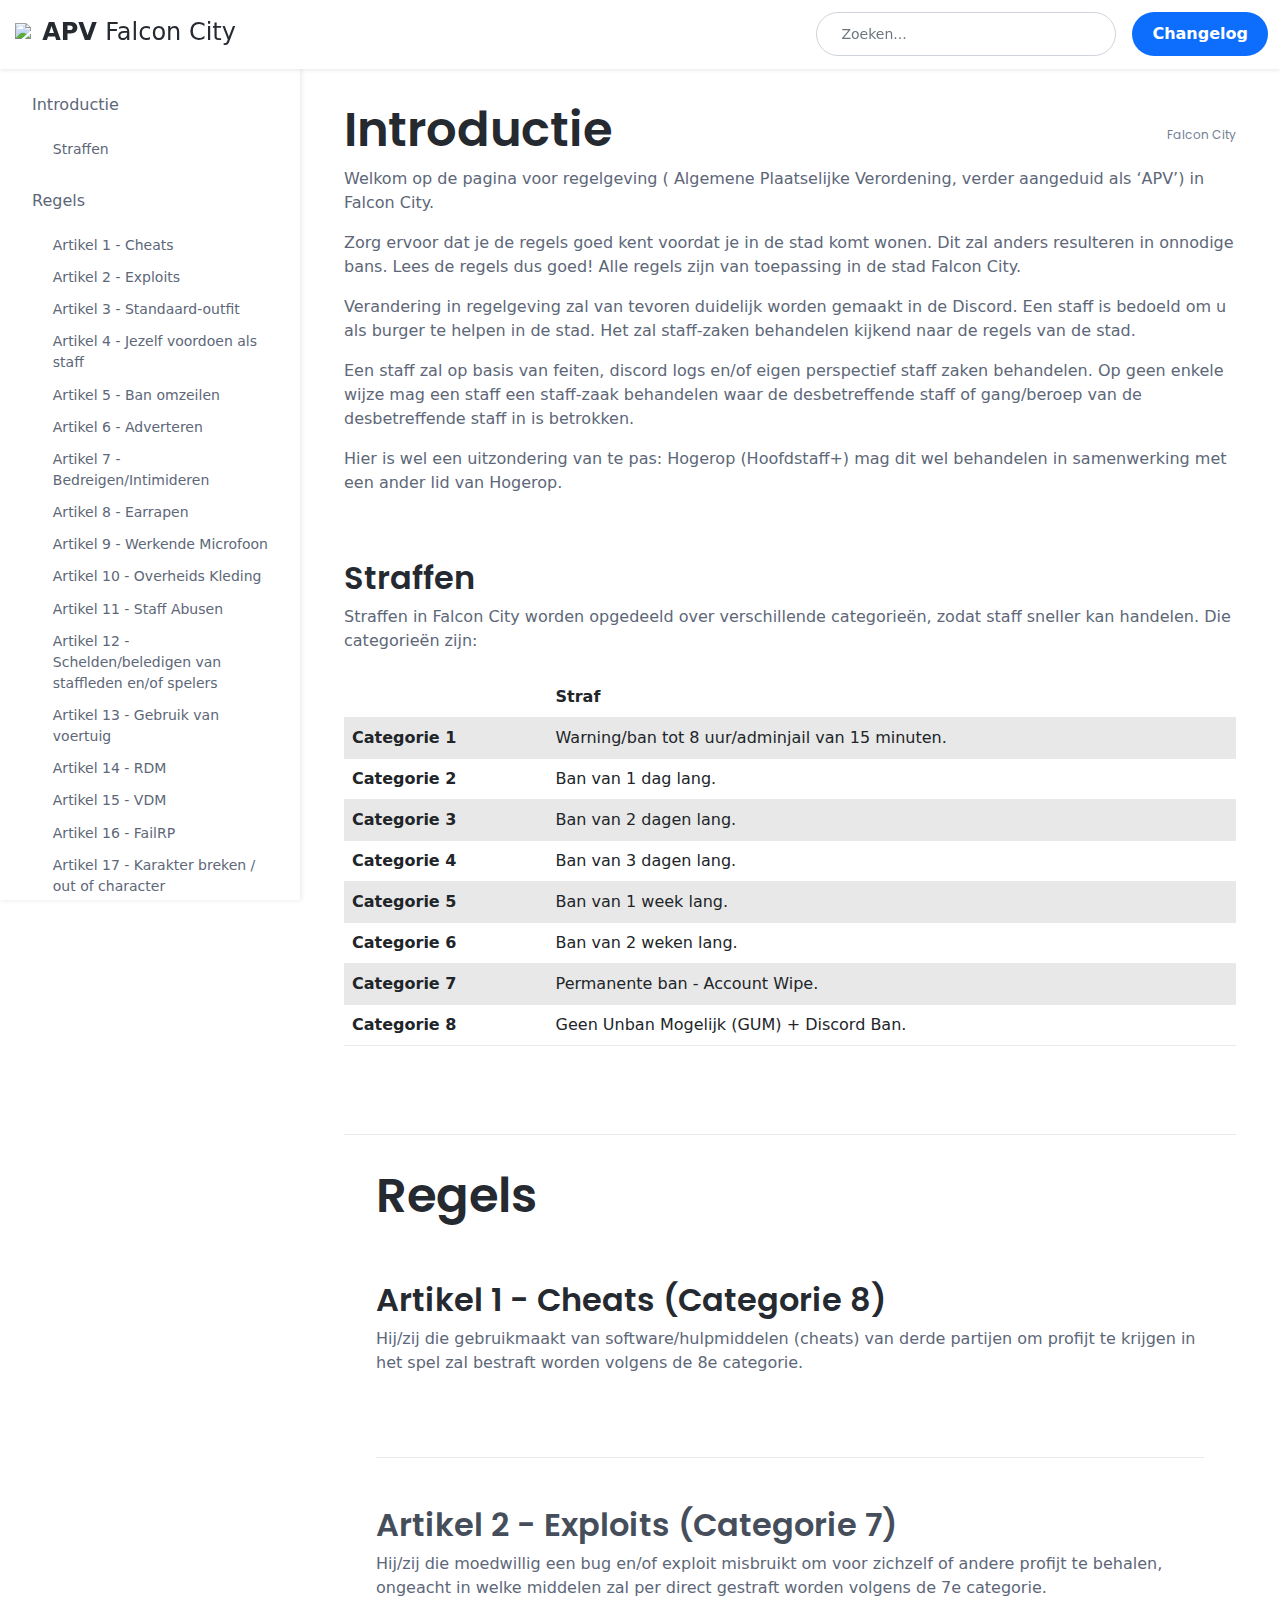
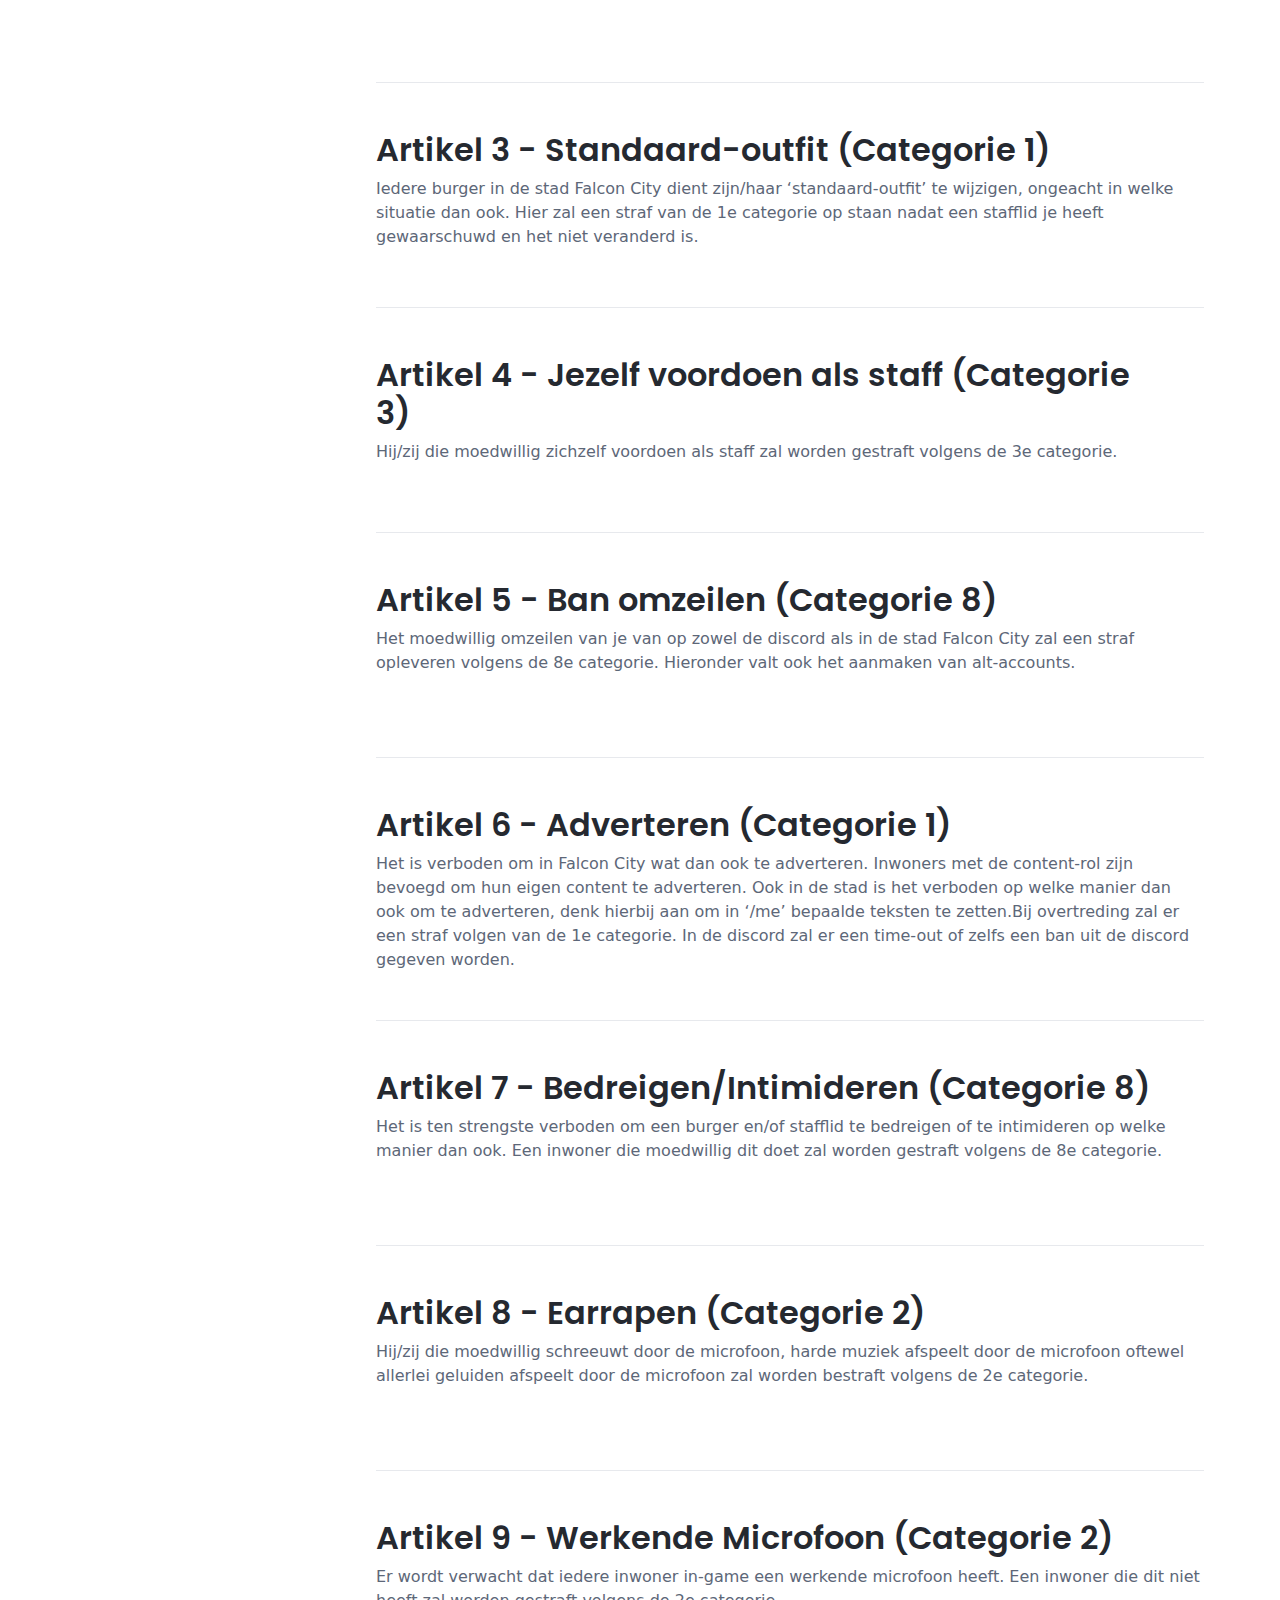
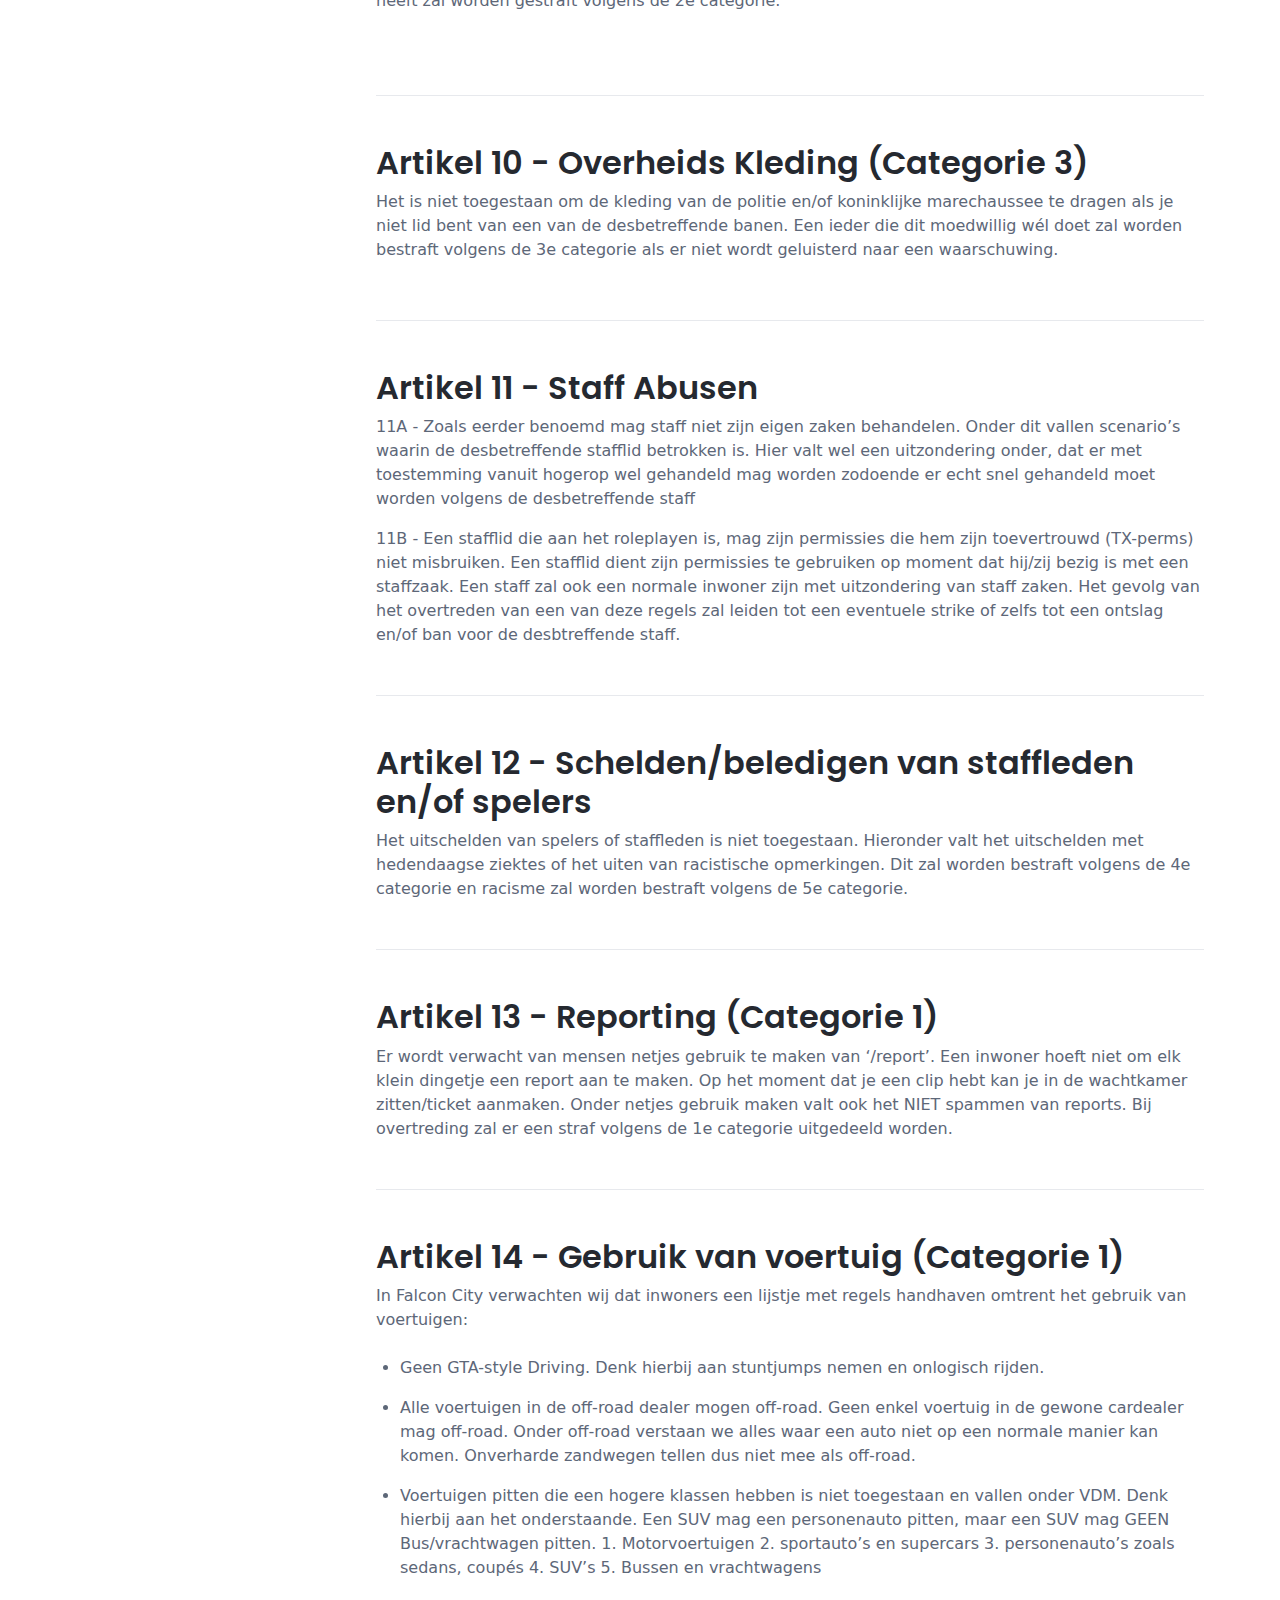
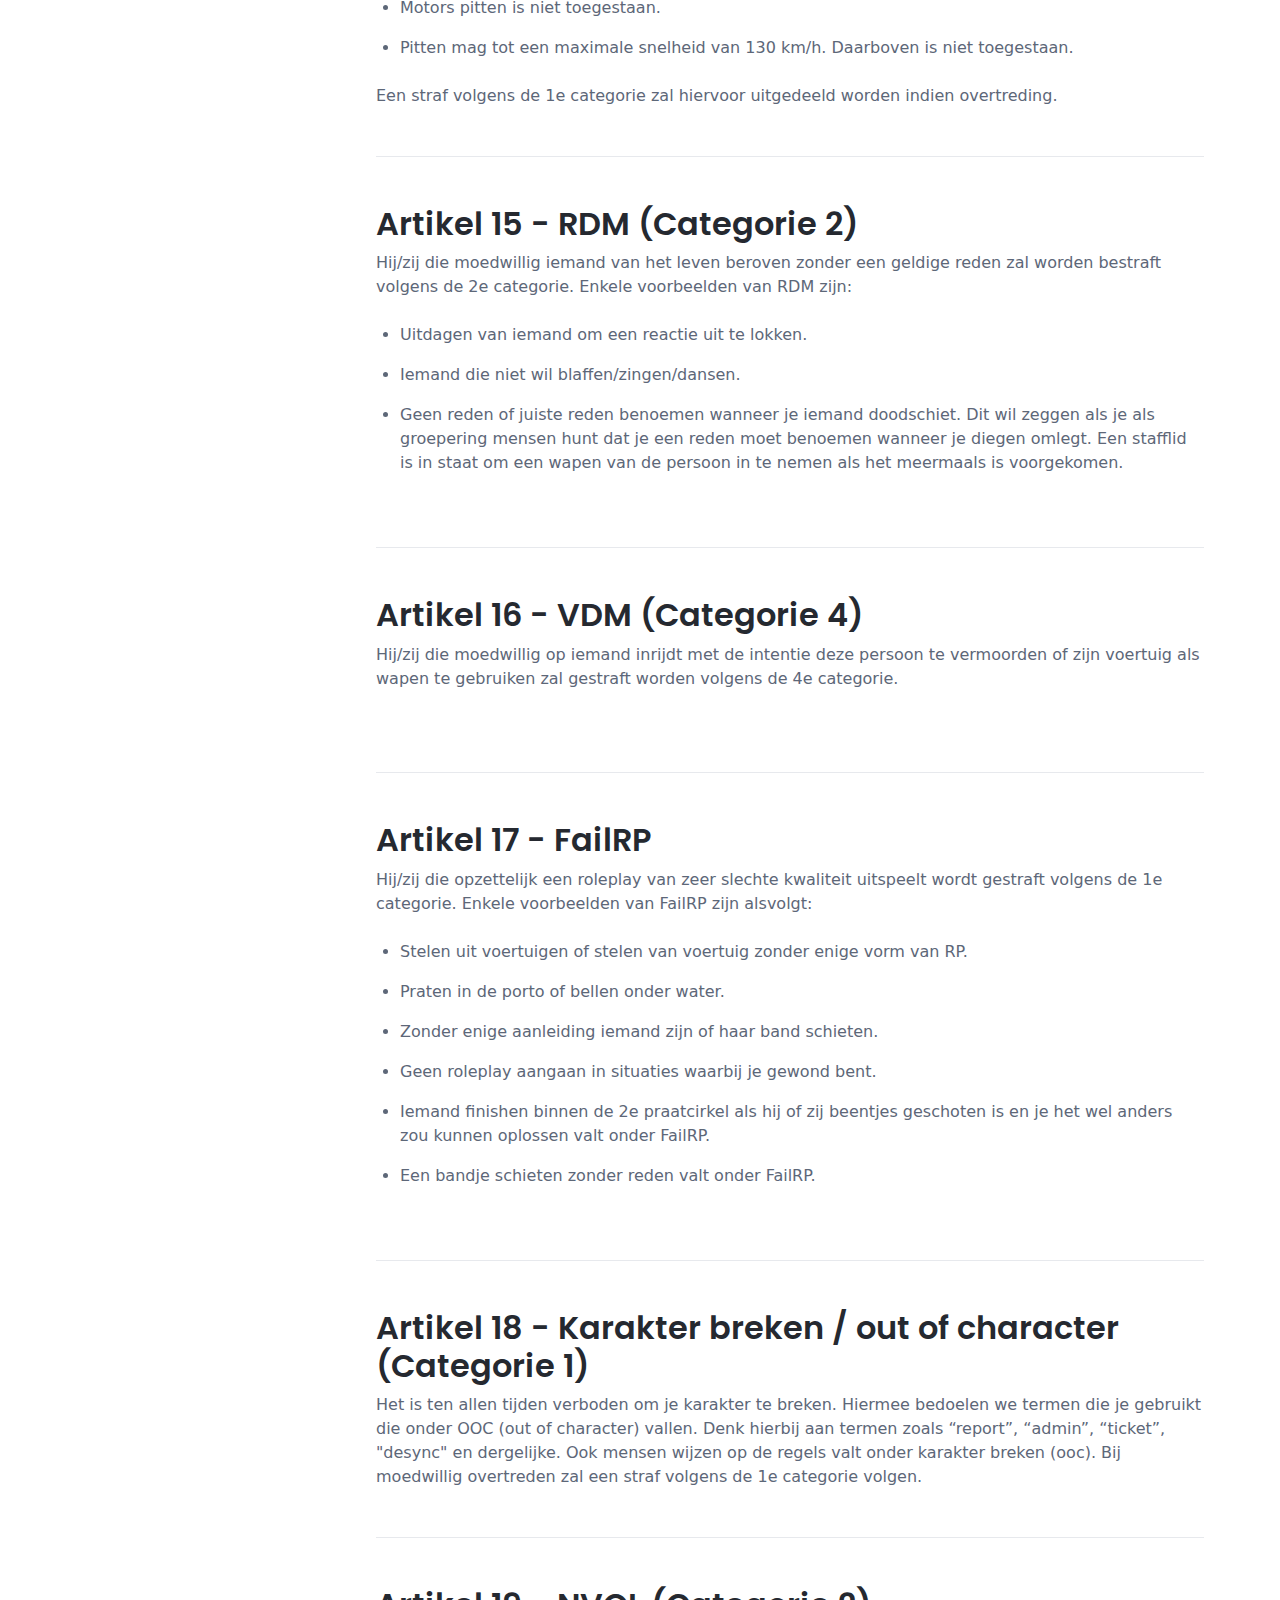
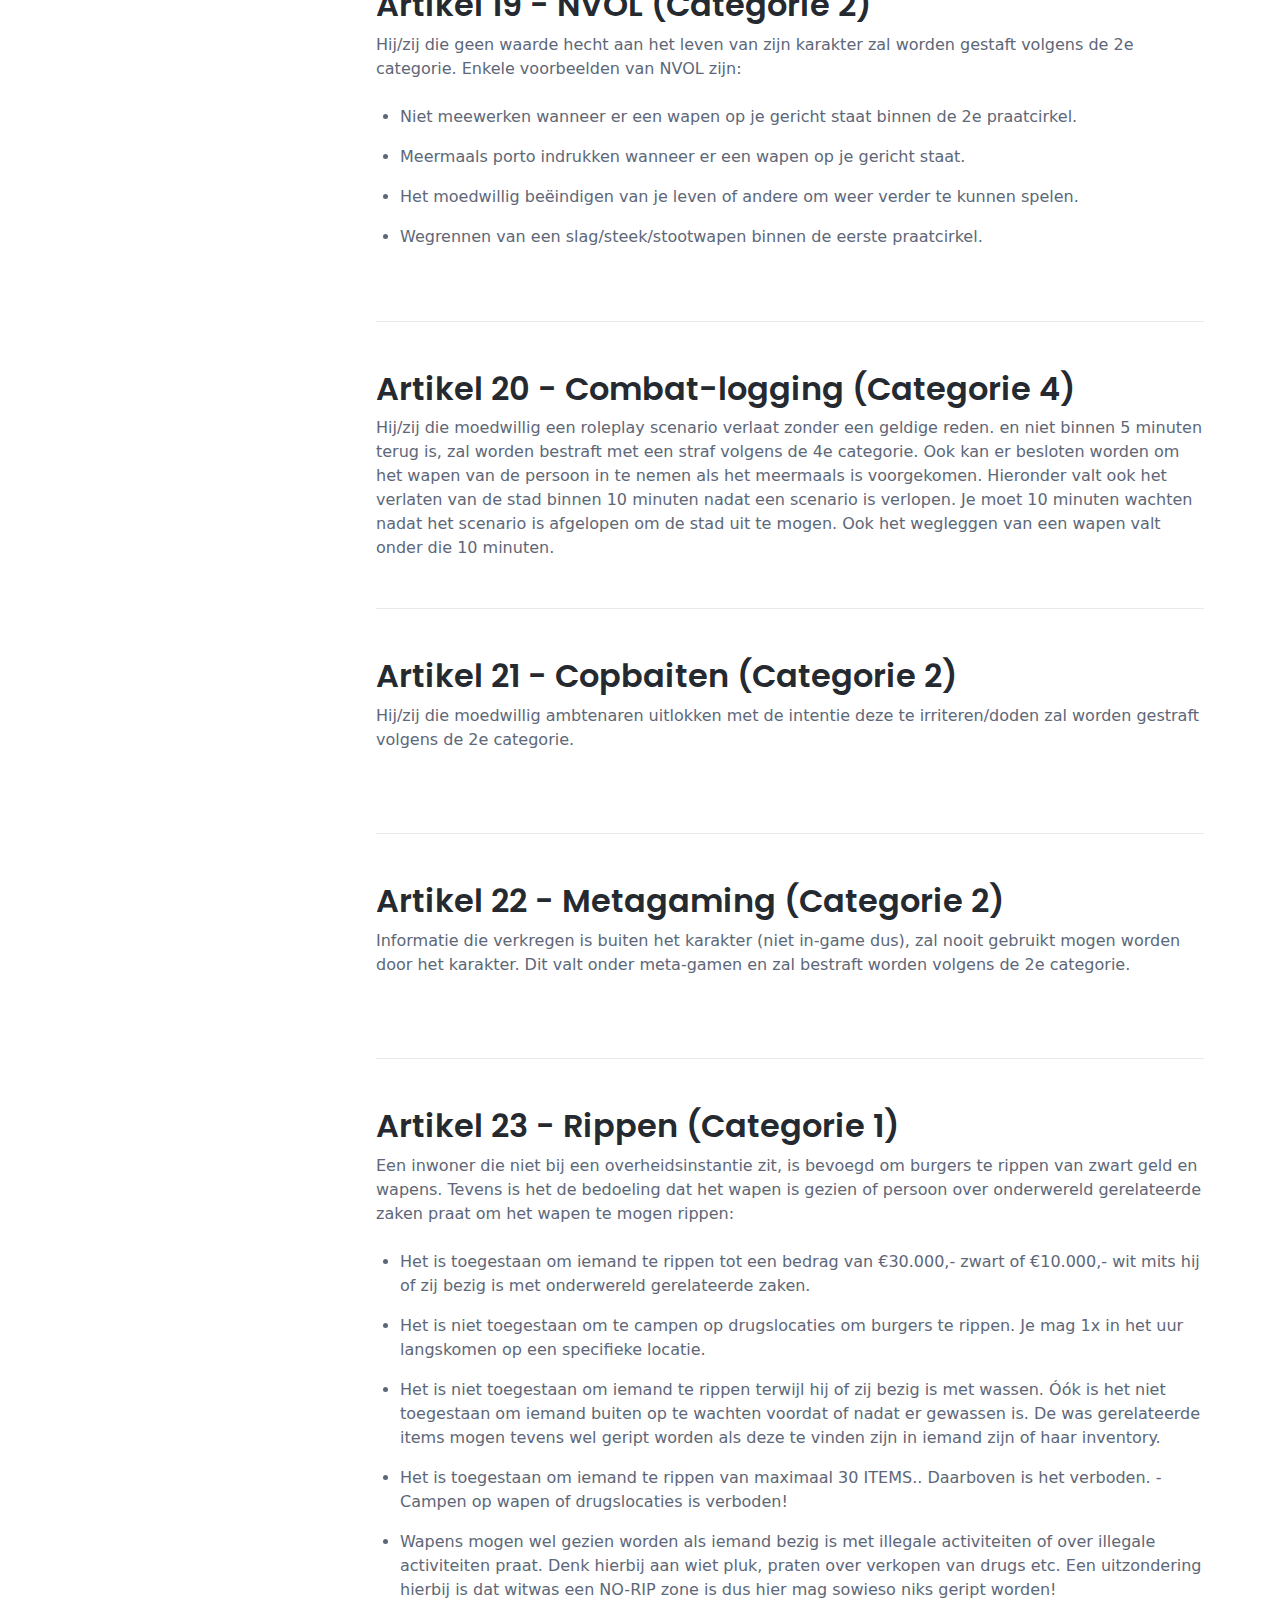
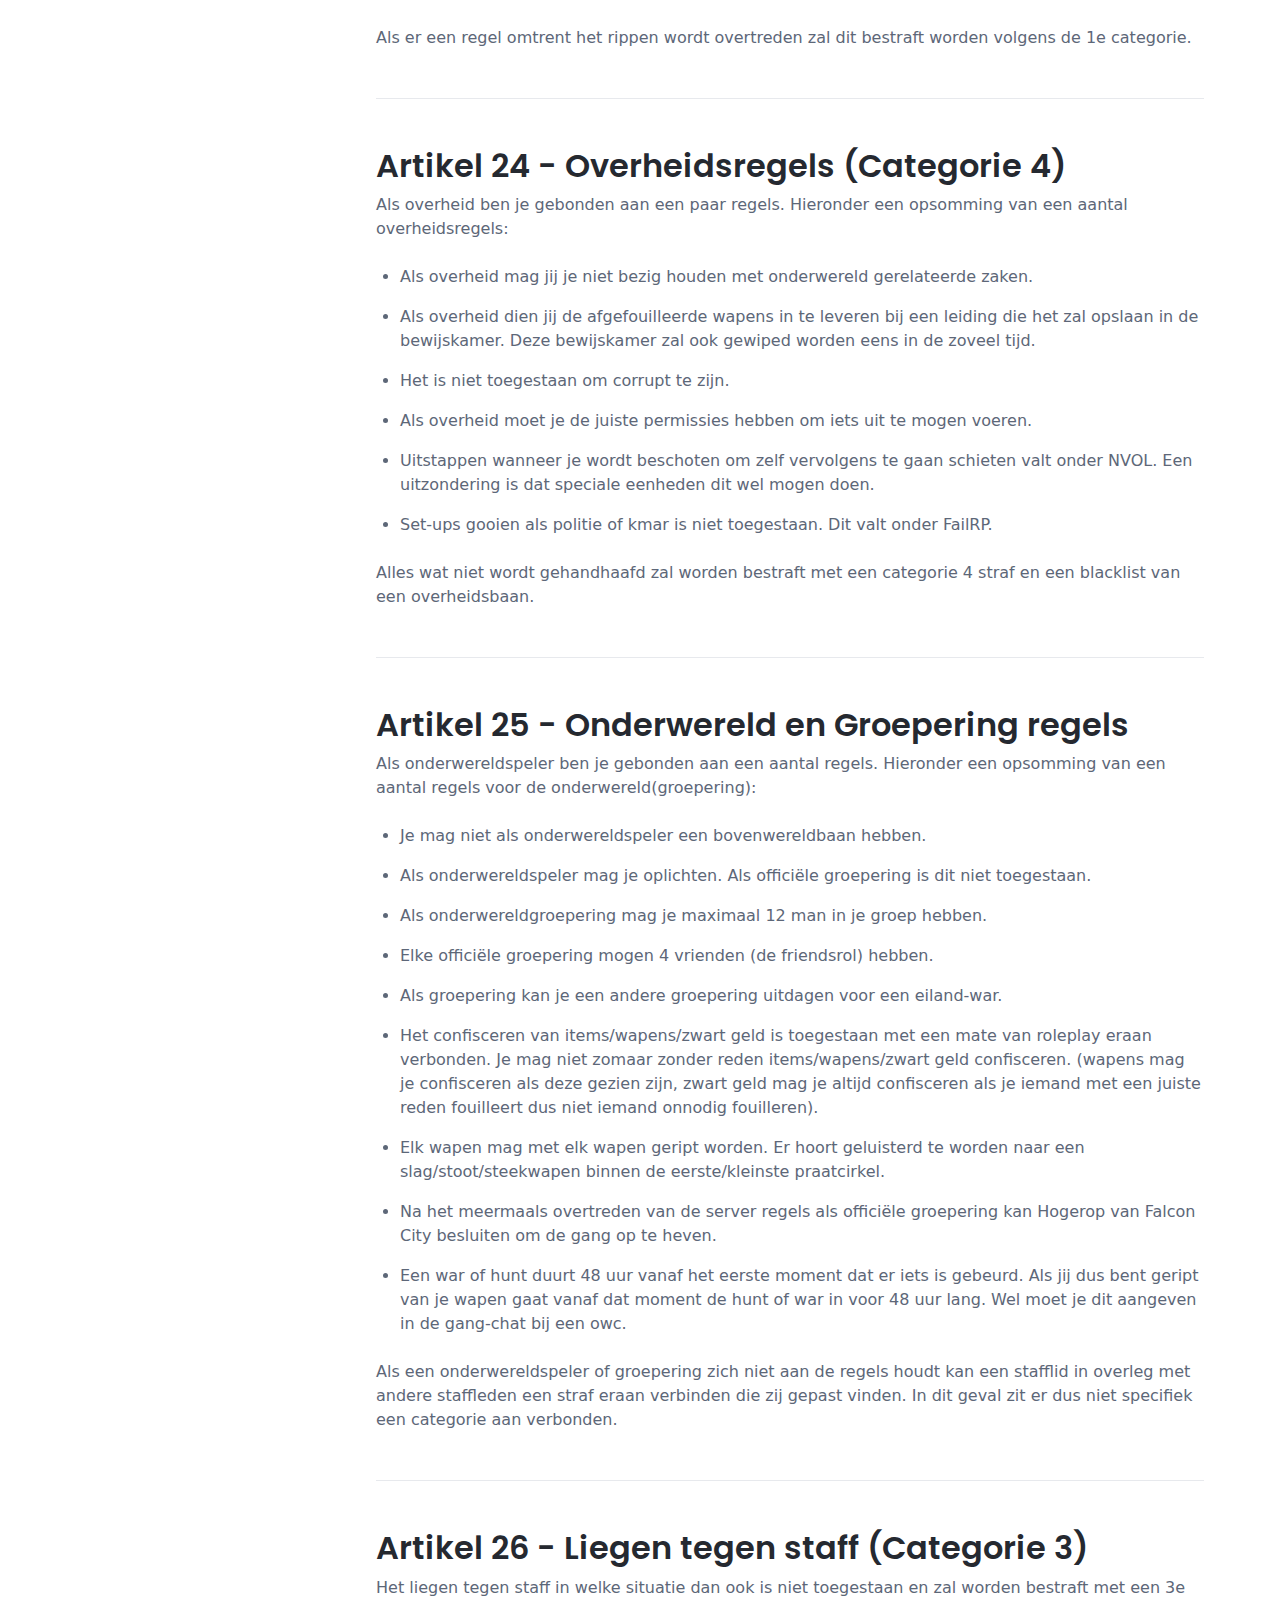
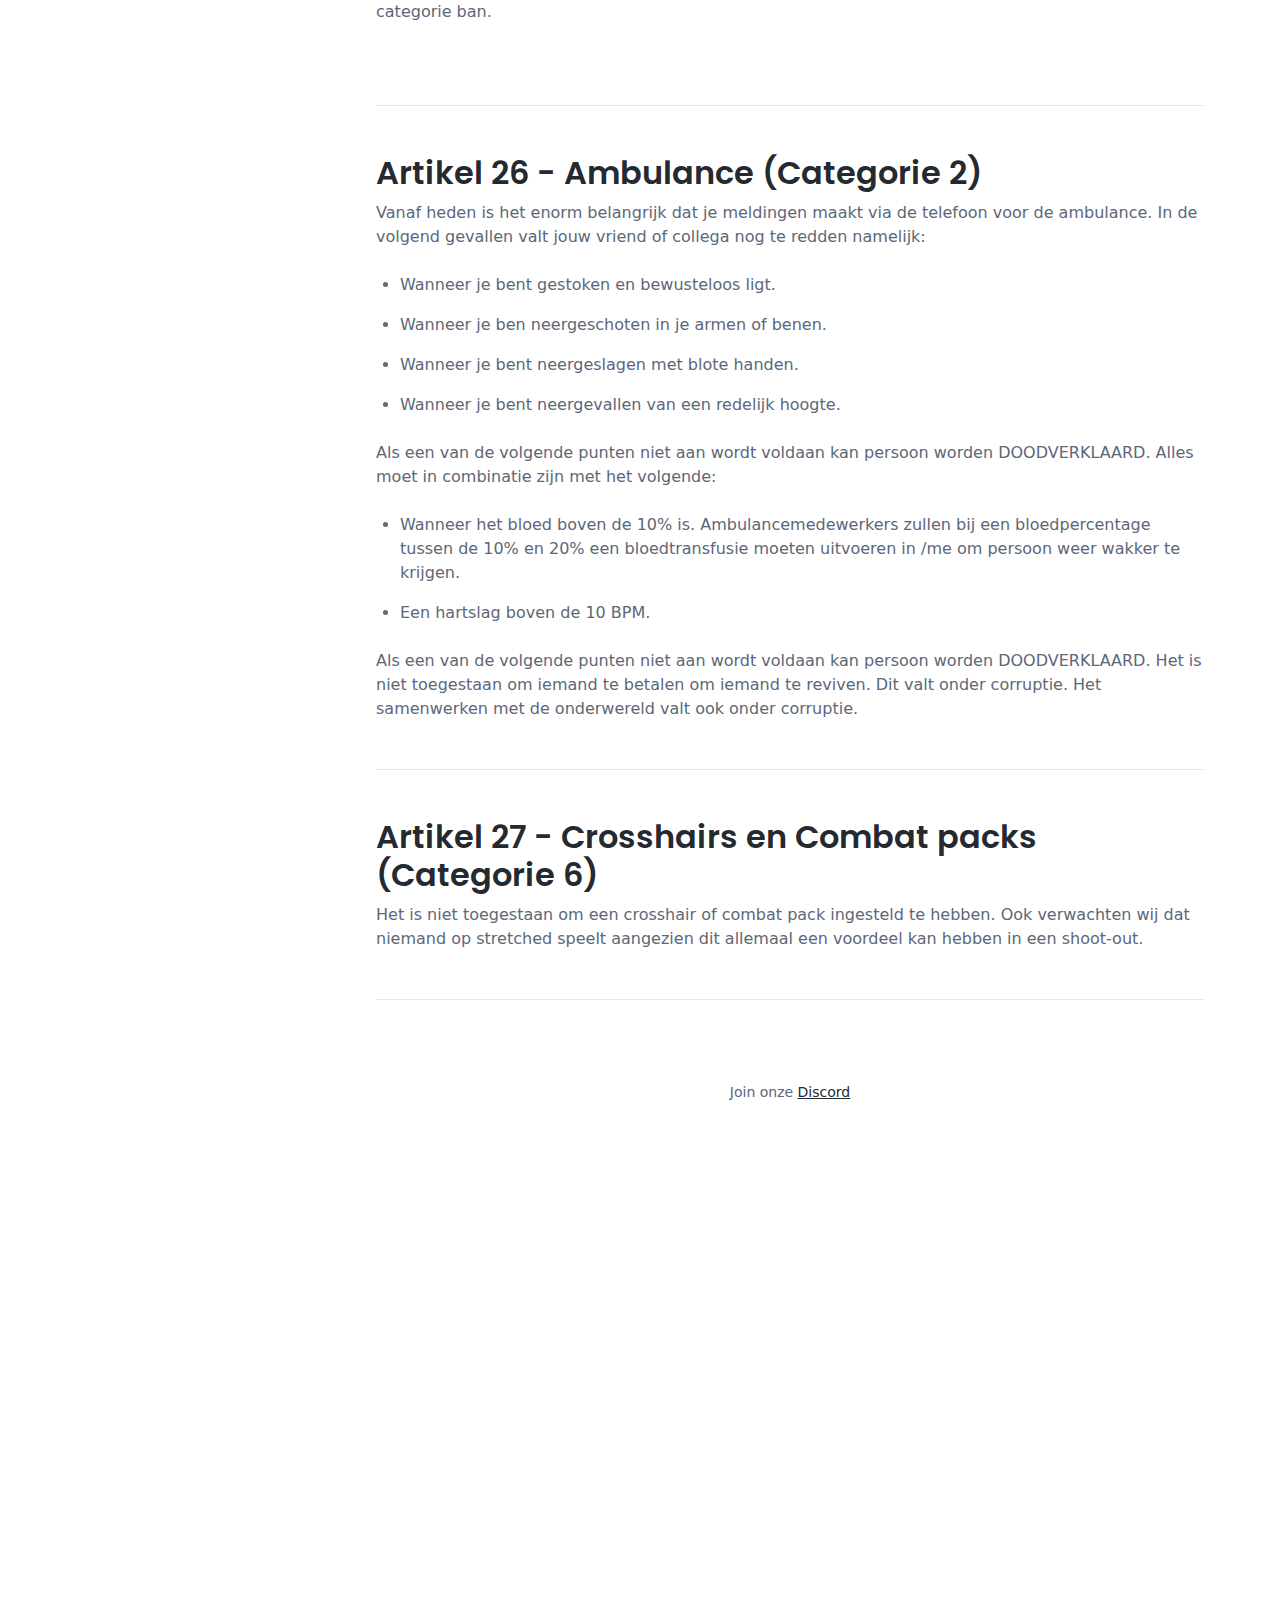
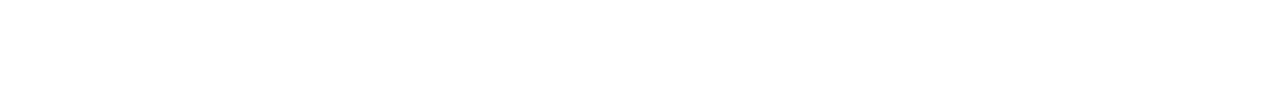
==== apv.html @ 96dc6edc "fixed issue login" ====
<!DOCTYPE html>
<html lang="en">

<head>
  <title>Falcon City - Regelgeving</title>
  <meta name="description" content="Officiële APV website | Falcon City">
  <meta name="author" content="Xander">
  <link rel="icon" type="image/x-icon" href="logo.png">

  <!-- Meta -->
  <meta charset="utf-8">
  <meta http-equiv="X-UA-Compatible" content="IE=edge">
  <meta name="viewport" content="width=device-width, initial-scale=1.0">

  <link rel="icon" type="image/x-icon" href="logo.png">


  <!-- Google Font -->
  <link href="https://fonts.googleapis.com/css?family=Poppins:300,400,500,600,700&display=swap" rel="stylesheet">

  <!-- Theme CSS -->
  <style>
    /*!
     * Bootstrap  v5.2.1 (https://getbootstrap.com/)
     * Copyright 2011-2022 The Bootstrap Authors
     * Copyright 2011-2022 Twitter, Inc.
     * Licensed under MIT (https://github.com/twbs/bootstrap/blob/main/LICENSE)
     */
    :root{--bs-blue:#0d6efd;--bs-indigo:#6610f2;--bs-purple:#6f42c1;--bs-pink:#d63384;--bs-red:#dc3545;--bs-orange:#fd7e14;--bs-yellow:#ffc107;--bs-green:#198754;--bs-teal:#20c997;--bs-cyan:#0dcaf0;--bs-black:#000;--bs-white:#fff;--bs-gray:#6c757d;--bs-gray-dark:#343a40;--bs-gray-100:#f8f9fa;--bs-gray-200:#e9ecef;--bs-gray-300:#dee2e6;--bs-gray-400:#ced4da;--bs-gray-500:#adb5bd;--bs-gray-600:#6c757d;--bs-gray-700:#495057;--bs-gray-800:#343a40;--bs-gray-900:#212529;--bs-primary:#0d6efd;--bs-secondary:#6c757d;--bs-success:#198754;--bs-info:#0dcaf0;--bs-warning:#ffc107;--bs-danger:#dc3545;--bs-light:#f8f9fa;--bs-dark:#212529;--bs-primary-rgb:13,110,253;--bs-secondary-rgb:108,117,125;--bs-success-rgb:25,135,84;--bs-info-rgb:13,202,240;--bs-warning-rgb:255,193,7;--bs-danger-rgb:220,53,69;--bs-light-rgb:248,249,250;--bs-dark-rgb:33,37,41;--bs-white-rgb:255,255,255;--bs-black-rgb:0,0,0;--bs-body-color-rgb:33,37,41;--bs-body-bg-rgb:255,255,255;--bs-font-sans-serif:system-ui,-apple-system,"Segoe UI",Roboto,"Helvetica Neue","Noto Sans","Liberation Sans",Arial,sans-serif,"Apple Color Emoji","Segoe UI Emoji","Segoe UI Symbol","Noto Color Emoji";--bs-font-monospace:SFMono-Regular,Menlo,Monaco,Consolas,"Liberation Mono","Courier New",monospace;--bs-gradient:linear-gradient(180deg, rgba(255, 255, 255, 0.15), rgba(255, 255, 255, 0));--bs-body-font-family:var(--bs-font-sans-serif);--bs-body-font-size:1rem;--bs-body-font-weight:400;--bs-body-line-height:1.5;--bs-body-color:#212529;--bs-body-bg:#fff;--bs-border-width:1px;--bs-border-style:solid;--bs-border-color:#dee2e6;--bs-border-color-translucent:rgba(0, 0, 0, 0.175);--bs-border-radius:0.375rem;--bs-border-radius-sm:0.25rem;--bs-border-radius-lg:0.5rem;--bs-border-radius-xl:1rem;--bs-border-radius-2xl:2rem;--bs-border-radius-pill:50rem;--bs-link-color:#0d6efd;--bs-link-hover-color:#0a58ca;--bs-code-color:#d63384;--bs-highlight-bg:#fff3cd}*,::after,::before{box-sizing:border-box}@media (prefers-reduced-motion:no-preference){:root{scroll-behavior:smooth}}body{margin:0;font-family:var(--bs-body-font-family);font-size:var(--bs-body-font-size);font-weight:var(--bs-body-font-weight);line-height:var(--bs-body-line-height);color:var(--bs-body-color);text-align:var(--bs-body-text-align);background-color:var(--bs-body-bg);-webkit-text-size-adjust:100%;-webkit-tap-highlight-color:transparent}hr{margin:1rem 0;color:inherit;border:0;border-top:1px solid;opacity:.25}.h1,.h2,.h3,.h4,.h5,.h6,h1,h2,h3,h4,h5,h6{margin-top:0;margin-bottom:.5rem;font-weight:500;line-height:1.2}.h1,h1{font-size:calc(1.375rem + 1.5vw)}@media (min-width:1200px){.h1,h1{font-size:2.5rem}}.h2,h2{font-size:calc(1.325rem + .9vw)}@media (min-width:1200px){.h2,h2{font-size:2rem}}.h3,h3{font-size:calc(1.3rem + .6vw)}@media (min-width:1200px){.h3,h3{font-size:1.75rem}}.h4,h4{font-size:calc(1.275rem + .3vw)}@media (min-width:1200px){.h4,h4{font-size:1.5rem}}.h5,h5{font-size:1.25rem}.h6,h6{font-size:1rem}p{margin-top:0;margin-bottom:1rem}abbr[title]{-webkit-text-decoration:underline dotted;text-decoration:underline dotted;cursor:help;-webkit-text-decoration-skip-ink:none;text-decoration-skip-ink:none}address{margin-bottom:1rem;font-style:normal;line-height:inherit}ol,ul{padding-left:2rem}dl,ol,ul{margin-top:0;margin-bottom:1rem}ol ol,ol ul,ul ol,ul ul{margin-bottom:0}dt{font-weight:700}dd{margin-bottom:.5rem;margin-left:0}blockquote{margin:0 0 1rem}b,strong{font-weight:bolder}.small,small{font-size:.875em}.mark,mark{padding:.1875em;background-color:var(--bs-highlight-bg)}sub,sup{position:relative;font-size:.75em;line-height:0;vertical-align:baseline}sub{bottom:-.25em}sup{top:-.5em}a{color:var(--bs-link-color);text-decoration:underline}a:hover{color:var(--bs-link-hover-color)}a:not([href]):not([class]),a:not([href]):not([class]):hover{color:inherit;text-decoration:none}code,kbd,pre,samp{font-family:var(--bs-font-monospace);font-size:1em}pre{display:block;margin-top:0;margin-bottom:1rem;overflow:auto;font-size:.875em}pre code{font-size:inherit;color:inherit;word-break:normal}code{font-size:.875em;color:var(--bs-code-color);word-wrap:break-word}a>code{color:inherit}kbd{padding:.1875rem .375rem;font-size:.875em;color:var(--bs-body-bg);background-color:var(--bs-body-color);border-radius:.25rem}kbd kbd{padding:0;font-size:1em}figure{margin:0 0 1rem}img,svg{vertical-align:middle}table{caption-side:bottom;border-collapse:collapse}caption{padding-top:.5rem;padding-bottom:.5rem;color:#6c757d;text-align:left}th{text-align:inherit;text-align:-webkit-match-parent}tbody,td,tfoot,th,thead,tr{border-color:inherit;border-style:solid;border-width:0}label{display:inline-block}button{border-radius:0}button:focus:not(:focus-visible){outline:0}button,input,optgroup,select,textarea{margin:0;font-family:inherit;font-size:inherit;line-height:inherit}button,select{text-transform:none}[role=button]{cursor:pointer}select{word-wrap:normal}select:disabled{opacity:1}[list]:not([type=date]):not([type=datetime-local]):not([type=month]):not([type=week]):not([type=time])::-webkit-calendar-picker-indicator{display:none!important}[type=button],[type=reset],[type=submit],button{-webkit-appearance:button}[type=button]:not(:disabled),[type=reset]:not(:disabled),[type=submit]:not(:disabled),button:not(:disabled){cursor:pointer}::-moz-focus-inner{padding:0;border-style:none}textarea{resize:vertical}fieldset{min-width:0;padding:0;margin:0;border:0}legend{float:left;width:100%;padding:0;margin-bottom:.5rem;font-size:calc(1.275rem + .3vw);line-height:inherit}@media (min-width:1200px){legend{font-size:1.5rem}}legend+*{clear:left}::-webkit-datetime-edit-day-field,::-webkit-datetime-edit-fields-wrapper,::-webkit-datetime-edit-hour-field,::-webkit-datetime-edit-minute,::-webkit-datetime-edit-month-field,::-webkit-datetime-edit-text,::-webkit-datetime-edit-year-field{padding:0}::-webkit-inner-spin-button{height:auto}[type=search]{outline-offset:-2px;-webkit-appearance:textfield}::-webkit-search-decoration{-webkit-appearance:none}::-webkit-color-swatch-wrapper{padding:0}::-webkit-file-upload-button{font:inherit;-webkit-appearance:button}::file-selector-button{font:inherit;-webkit-appearance:button}output{display:inline-block}iframe{border:0}summary{display:list-item;cursor:pointer}progress{vertical-align:baseline}[hidden]{display:none!important}.lead{font-size:1.25rem;font-weight:300}.display-1{font-size:calc(1.625rem + 4.5vw);font-weight:300;line-height:1.2}@media (min-width:1200px){.display-1{font-size:5rem}}.display-2{font-size:calc(1.575rem + 3.9vw);font-weight:300;line-height:1.2}@media (min-width:1200px){.display-2{font-size:4.5rem}}.display-3{font-size:calc(1.525rem + 3.3vw);font-weight:300;line-height:1.2}@media (min-width:1200px){.display-3{font-size:4rem}}.display-4{font-size:calc(1.475rem + 2.7vw);font-weight:300;line-height:1.2}@media (min-width:1200px){.display-4{font-size:3.5rem}}.display-5{font-size:calc(1.425rem + 2.1vw);font-weight:300;line-height:1.2}@media (min-width:1200px){.display-5{font-size:3rem}}.display-6{font-size:calc(1.375rem + 1.5vw);font-weight:300;line-height:1.2}@media (min-width:1200px){.display-6{font-size:2.5rem}}.list-unstyled{padding-left:0;list-style:none}.list-inline{padding-left:0;list-style:none}.list-inline-item{display:inline-block}.list-inline-item:not(:last-child){margin-right:.5rem}.initialism{font-size:.875em;text-transform:uppercase}.blockquote{margin-bottom:1rem;font-size:1.25rem}.blockquote>:last-child{margin-bottom:0}.blockquote-footer{margin-top:-1rem;margin-bottom:1rem;font-size:.875em;color:#6c757d}.blockquote-footer::before{content:"— "}.img-fluid{max-width:100%;height:auto}.img-thumbnail{padding:.25rem;background-color:#fff;border:1px solid var(--bs-border-color);border-radius:.375rem;max-width:100%;height:auto}.figure{display:inline-block}.figure-img{margin-bottom:.5rem;line-height:1}.figure-caption{font-size:.875em;color:#6c757d}.container,.container-fluid,.container-lg,.container-md,.container-sm,.container-xl,.container-xxl{--bs-gutter-x:1.5rem;--bs-gutter-y:0;width:100%;padding-right:calc(var(--bs-gutter-x) * .5);padding-left:calc(var(--bs-gutter-x) * .5);margin-right:auto;margin-left:auto}@media (min-width:576px){.container,.container-sm{max-width:540px}}@media (min-width:768px){.container,.container-md,.container-sm{max-width:720px}}@media (min-width:992px){.container,.container-lg,.container-md,.container-sm{max-width:960px}}@media (min-width:1200px){.container,.container-lg,.container-md,.container-sm,.container-xl{max-width:1140px}}@media (min-width:1400px){.container,.container-lg,.container-md,.container-sm,.container-xl,.container-xxl{max-width:1320px}}.row{--bs-gutter-x:1.5rem;--bs-gutter-y:0;display:flex;flex-wrap:wrap;margin-top:calc(-1 * var(--bs-gutter-y));margin-right:calc(-.5 * var(--bs-gutter-x));margin-left:calc(-.5 * var(--bs-gutter-x))}.row>*{flex-shrink:0;width:100%;max-width:100%;padding-right:calc(var(--bs-gutter-x) * .5);padding-left:calc(var(--bs-gutter-x) * .5);margin-top:var(--bs-gutter-y)}.col{flex:1 0 0%}.row-cols-auto>*{flex:0 0 auto;width:auto}.row-cols-1>*{flex:0 0 auto;width:100%}.row-cols-2>*{flex:0 0 auto;width:50%}.row-cols-3>*{flex:0 0 auto;width:33.3333333333%}.row-cols-4>*{flex:0 0 auto;width:25%}.row-cols-5>*{flex:0 0 auto;width:20%}.row-cols-6>*{flex:0 0 auto;width:16.6666666667%}.col-auto{flex:0 0 auto;width:auto}.col-1{flex:0 0 auto;width:8.33333333%}.col-2{flex:0 0 auto;width:16.66666667%}.col-3{flex:0 0 auto;width:25%}.col-4{flex:0 0 auto;width:33.33333333%}.col-5{flex:0 0 auto;width:41.66666667%}.col-6{flex:0 0 auto;width:50%}.col-7{flex:0 0 auto;width:58.33333333%}.col-8{flex:0 0 auto;width:66.66666667%}.col-9{flex:0 0 auto;width:75%}.col-10{flex:0 0 auto;width:83.33333333%}.col-11{flex:0 0 auto;width:91.66666667%}.col-12{flex:0 0 auto;width:100%}.offset-1{margin-left:8.33333333%}.offset-2{margin-left:16.66666667%}.offset-3{margin-left:25%}.offset-4{margin-left:33.33333333%}.offset-5{margin-left:41.66666667%}.offset-6{margin-left:50%}.offset-7{margin-left:58.33333333%}.offset-8{margin-left:66.66666667%}.offset-9{margin-left:75%}.offset-10{margin-left:83.33333333%}.offset-11{margin-left:91.66666667%}.g-0,.gx-0{--bs-gutter-x:0}.g-0,.gy-0{--bs-gutter-y:0}.g-1,.gx-1{--bs-gutter-x:0.25rem}.g-1,.gy-1{--bs-gutter-y:0.25rem}.g-2,.gx-2{--bs-gutter-x:0.5rem}.g-2,.gy-2{--bs-gutter-y:0.5rem}.g-3,.gx-3{--bs-gutter-x:1rem}.g-3,.gy-3{--bs-gutter-y:1rem}.g-4,.gx-4{--bs-gutter-x:1.5rem}.g-4,.gy-4{--bs-gutter-y:1.5rem}.g-5,.gx-5{--bs-gutter-x:3rem}.g-5,.gy-5{--bs-gutter-y:3rem}@media (min-width:576px){.col-sm{flex:1 0 0%}.row-cols-sm-auto>*{flex:0 0 auto;width:auto}.row-cols-sm-1>*{flex:0 0 auto;width:100%}.row-cols-sm-2>*{flex:0 0 auto;width:50%}.row-cols-sm-3>*{flex:0 0 auto;width:33.3333333333%}.row-cols-sm-4>*{flex:0 0 auto;width:25%}.row-cols-sm-5>*{flex:0 0 auto;width:20%}.row-cols-sm-6>*{flex:0 0 auto;width:16.6666666667%}.col-sm-auto{flex:0 0 auto;width:auto}.col-sm-1{flex:0 0 auto;width:8.33333333%}.col-sm-2{flex:0 0 auto;width:16.66666667%}.col-sm-3{flex:0 0 auto;width:25%}.col-sm-4{flex:0 0 auto;width:33.33333333%}.col-sm-5{flex:0 0 auto;width:41.66666667%}.col-sm-6{flex:0 0 auto;width:50%}.col-sm-7{flex:0 0 auto;width:58.33333333%}.col-sm-8{flex:0 0 auto;width:66.66666667%}.col-sm-9{flex:0 0 auto;width:75%}.col-sm-10{flex:0 0 auto;width:83.33333333%}.col-sm-11{flex:0 0 auto;width:91.66666667%}.col-sm-12{flex:0 0 auto;width:100%}.offset-sm-0{margin-left:0}.offset-sm-1{margin-left:8.33333333%}.offset-sm-2{margin-left:16.66666667%}.offset-sm-3{margin-left:25%}.offset-sm-4{margin-left:33.33333333%}.offset-sm-5{margin-left:41.66666667%}.offset-sm-6{margin-left:50%}.offset-sm-7{margin-left:58.33333333%}.offset-sm-8{margin-left:66.66666667%}.offset-sm-9{margin-left:75%}.offset-sm-10{margin-left:83.33333333%}.offset-sm-11{margin-left:91.66666667%}.g-sm-0,.gx-sm-0{--bs-gutter-x:0}.g-sm-0,.gy-sm-0{--bs-gutter-y:0}.g-sm-1,.gx-sm-1{--bs-gutter-x:0.25rem}.g-sm-1,.gy-sm-1{--bs-gutter-y:0.25rem}.g-sm-2,.gx-sm-2{--bs-gutter-x:0.5rem}.g-sm-2,.gy-sm-2{--bs-gutter-y:0.5rem}.g-sm-3,.gx-sm-3{--bs-gutter-x:1rem}.g-sm-3,.gy-sm-3{--bs-gutter-y:1rem}.g-sm-4,.gx-sm-4{--bs-gutter-x:1.5rem}.g-sm-4,.gy-sm-4{--bs-gutter-y:1.5rem}.g-sm-5,.gx-sm-5{--bs-gutter-x:3rem}.g-sm-5,.gy-sm-5{--bs-gutter-y:3rem}}@media (min-width:768px){.col-md{flex:1 0 0%}.row-cols-md-auto>*{flex:0 0 auto;width:auto}.row-cols-md-1>*{flex:0 0 auto;width:100%}.row-cols-md-2>*{flex:0 0 auto;width:50%}.row-cols-md-3>*{flex:0 0 auto;width:33.3333333333%}.row-cols-md-4>*{flex:0 0 auto;width:25%}.row-cols-md-5>*{flex:0 0 auto;width:20%}.row-cols-md-6>*{flex:0 0 auto;width:16.6666666667%}.col-md-auto{flex:0 0 auto;width:auto}.col-md-1{flex:0 0 auto;width:8.33333333%}.col-md-2{flex:0 0 auto;width:16.66666667%}.col-md-3{flex:0 0 auto;width:25%}.col-md-4{flex:0 0 auto;width:33.33333333%}.col-md-5{flex:0 0 auto;width:41.66666667%}.col-md-6{flex:0 0 auto;width:50%}.col-md-7{flex:0 0 auto;width:58.33333333%}.col-md-8{flex:0 0 auto;width:66.66666667%}.col-md-9{flex:0 0 auto;width:75%}.col-md-10{flex:0 0 auto;width:83.33333333%}.col-md-11{flex:0 0 auto;width:91.66666667%}.col-md-12{flex:0 0 auto;width:100%}.offset-md-0{margin-left:0}.offset-md-1{margin-left:8.33333333%}.offset-md-2{margin-left:16.66666667%}.offset-md-3{margin-left:25%}.offset-md-4{margin-left:33.33333333%}.offset-md-5{margin-left:41.66666667%}.offset-md-6{margin-left:50%}.offset-md-7{margin-left:58.33333333%}.offset-md-8{margin-left:66.66666667%}.offset-md-9{margin-left:75%}.offset-md-10{margin-left:83.33333333%}.offset-md-11{margin-left:91.66666667%}.g-md-0,.gx-md-0{--bs-gutter-x:0}.g-md-0,.gy-md-0{--bs-gutter-y:0}.g-md-1,.gx-md-1{--bs-gutter-x:0.25rem}.g-md-1,.gy-md-1{--bs-gutter-y:0.25rem}.g-md-2,.gx-md-2{--bs-gutter-x:0.5rem}.g-md-2,.gy-md-2{--bs-gutter-y:0.5rem}.g-md-3,.gx-md-3{--bs-gutter-x:1rem}.g-md-3,.gy-md-3{--bs-gutter-y:1rem}.g-md-4,.gx-md-4{--bs-gutter-x:1.5rem}.g-md-4,.gy-md-4{--bs-gutter-y:1.5rem}.g-md-5,.gx-md-5{--bs-gutter-x:3rem}.g-md-5,.gy-md-5{--bs-gutter-y:3rem}}@media (min-width:992px){.col-lg{flex:1 0 0%}.row-cols-lg-auto>*{flex:0 0 auto;width:auto}.row-cols-lg-1>*{flex:0 0 auto;width:100%}.row-cols-lg-2>*{flex:0 0 auto;width:50%}.row-cols-lg-3>*{flex:0 0 auto;width:33.3333333333%}.row-cols-lg-4>*{flex:0 0 auto;width:25%}.row-cols-lg-5>*{flex:0 0 auto;width:20%}.row-cols-lg-6>*{flex:0 0 auto;width:16.6666666667%}.col-lg-auto{flex:0 0 auto;width:auto}.col-lg-1{flex:0 0 auto;width:8.33333333%}.col-lg-2{flex:0 0 auto;width:16.66666667%}.col-lg-3{flex:0 0 auto;width:25%}.col-lg-4{flex:0 0 auto;width:33.33333333%}.col-lg-5{flex:0 0 auto;width:41.66666667%}.col-lg-6{flex:0 0 auto;width:50%}.col-lg-7{flex:0 0 auto;width:58.33333333%}.col-lg-8{flex:0 0 auto;width:66.66666667%}.col-lg-9{flex:0 0 auto;width:75%}.col-lg-10{flex:0 0 auto;width:83.33333333%}.col-lg-11{flex:0 0 auto;width:91.66666667%}.col-lg-12{flex:0 0 auto;width:100%}.offset-lg-0{margin-left:0}.offset-lg-1{margin-left:8.33333333%}.offset-lg-2{margin-left:16.66666667%}.offset-lg-3{margin-left:25%}.offset-lg-4{margin-left:33.33333333%}.offset-lg-5{margin-left:41.66666667%}.offset-lg-6{margin-left:50%}.offset-lg-7{margin-left:58.33333333%}.offset-lg-8{margin-left:66.66666667%}.offset-lg-9{margin-left:75%}.offset-lg-10{margin-left:83.33333333%}.offset-lg-11{margin-left:91.66666667%}.g-lg-0,.gx-lg-0{--bs-gutter-x:0}.g-lg-0,.gy-lg-0{--bs-gutter-y:0}.g-lg-1,.gx-lg-1{--bs-gutter-x:0.25rem}.g-lg-1,.gy-lg-1{--bs-gutter-y:0.25rem}.g-lg-2,.gx-lg-2{--bs-gutter-x:0.5rem}.g-lg-2,.gy-lg-2{--bs-gutter-y:0.5rem}.g-lg-3,.gx-lg-3{--bs-gutter-x:1rem}.g-lg-3,.gy-lg-3{--bs-gutter-y:1rem}.g-lg-4,.gx-lg-4{--bs-gutter-x:1.5rem}.g-lg-4,.gy-lg-4{--bs-gutter-y:1.5rem}.g-lg-5,.gx-lg-5{--bs-gutter-x:3rem}.g-lg-5,.gy-lg-5{--bs-gutter-y:3rem}}@media (min-width:1200px){.col-xl{flex:1 0 0%}.row-cols-xl-auto>*{flex:0 0 auto;width:auto}.row-cols-xl-1>*{flex:0 0 auto;width:100%}.row-cols-xl-2>*{flex:0 0 auto;width:50%}.row-cols-xl-3>*{flex:0 0 auto;width:33.3333333333%}.row-cols-xl-4>*{flex:0 0 auto;width:25%}.row-cols-xl-5>*{flex:0 0 auto;width:20%}.row-cols-xl-6>*{flex:0 0 auto;width:16.6666666667%}.col-xl-auto{flex:0 0 auto;width:auto}.col-xl-1{flex:0 0 auto;width:8.33333333%}.col-xl-2{flex:0 0 auto;width:16.66666667%}.col-xl-3{flex:0 0 auto;width:25%}.col-xl-4{flex:0 0 auto;width:33.33333333%}.col-xl-5{flex:0 0 auto;width:41.66666667%}.col-xl-6{flex:0 0 auto;width:50%}.col-xl-7{flex:0 0 auto;width:58.33333333%}.col-xl-8{flex:0 0 auto;width:66.66666667%}.col-xl-9{flex:0 0 auto;width:75%}.col-xl-10{flex:0 0 auto;width:83.33333333%}.col-xl-11{flex:0 0 auto;width:91.66666667%}.col-xl-12{flex:0 0 auto;width:100%}.offset-xl-0{margin-left:0}.offset-xl-1{margin-left:8.33333333%}.offset-xl-2{margin-left:16.66666667%}.offset-xl-3{margin-left:25%}.offset-xl-4{margin-left:33.33333333%}.offset-xl-5{margin-left:41.66666667%}.offset-xl-6{margin-left:50%}.offset-xl-7{margin-left:58.33333333%}.offset-xl-8{margin-left:66.66666667%}.offset-xl-9{margin-left:75%}.offset-xl-10{margin-left:83.33333333%}.offset-xl-11{margin-left:91.66666667%}.g-xl-0,.gx-xl-0{--bs-gutter-x:0}.g-xl-0,.gy-xl-0{--bs-gutter-y:0}.g-xl-1,.gx-xl-1{--bs-gutter-x:0.25rem}.g-xl-1,.gy-xl-1{--bs-gutter-y:0.25rem}.g-xl-2,.gx-xl-2{--bs-gutter-x:0.5rem}.g-xl-2,.gy-xl-2{--bs-gutter-y:0.5rem}.g-xl-3,.gx-xl-3{--bs-gutter-x:1rem}.g-xl-3,.gy-xl-3{--bs-gutter-y:1rem}.g-xl-4,.gx-xl-4{--bs-gutter-x:1.5rem}.g-xl-4,.gy-xl-4{--bs-gutter-y:1.5rem}.g-xl-5,.gx-xl-5{--bs-gutter-x:3rem}.g-xl-5,.gy-xl-5{--bs-gutter-y:3rem}}@media (min-width:1400px){.col-xxl{flex:1 0 0%}.row-cols-xxl-auto>*{flex:0 0 auto;width:auto}.row-cols-xxl-1>*{flex:0 0 auto;width:100%}.row-cols-xxl-2>*{flex:0 0 auto;width:50%}.row-cols-xxl-3>*{flex:0 0 auto;width:33.3333333333%}.row-cols-xxl-4>*{flex:0 0 auto;width:25%}.row-cols-xxl-5>*{flex:0 0 auto;width:20%}.row-cols-xxl-6>*{flex:0 0 auto;width:16.6666666667%}.col-xxl-auto{flex:0 0 auto;width:auto}.col-xxl-1{flex:0 0 auto;width:8.33333333%}.col-xxl-2{flex:0 0 auto;width:16.66666667%}.col-xxl-3{flex:0 0 auto;width:25%}.col-xxl-4{flex:0 0 auto;width:33.33333333%}.col-xxl-5{flex:0 0 auto;width:41.66666667%}.col-xxl-6{flex:0 0 auto;width:50%}.col-xxl-7{flex:0 0 auto;width:58.33333333%}.col-xxl-8{flex:0 0 auto;width:66.66666667%}.col-xxl-9{flex:0 0 auto;width:75%}.col-xxl-10{flex:0 0 auto;width:83.33333333%}.col-xxl-11{flex:0 0 auto;width:91.66666667%}.col-xxl-12{flex:0 0 auto;width:100%}.offset-xxl-0{margin-left:0}.offset-xxl-1{margin-left:8.33333333%}.offset-xxl-2{margin-left:16.66666667%}.offset-xxl-3{margin-left:25%}.offset-xxl-4{margin-left:33.33333333%}.offset-xxl-5{margin-left:41.66666667%}.offset-xxl-6{margin-left:50%}.offset-xxl-7{margin-left:58.33333333%}.offset-xxl-8{margin-left:66.66666667%}.offset-xxl-9{margin-left:75%}.offset-xxl-10{margin-left:83.33333333%}.offset-xxl-11{margin-left:91.66666667%}.g-xxl-0,.gx-xxl-0{--bs-gutter-x:0}.g-xxl-0,.gy-xxl-0{--bs-gutter-y:0}.g-xxl-1,.gx-xxl-1{--bs-gutter-x:0.25rem}.g-xxl-1,.gy-xxl-1{--bs-gutter-y:0.25rem}.g-xxl-2,.gx-xxl-2{--bs-gutter-x:0.5rem}.g-xxl-2,.gy-xxl-2{--bs-gutter-y:0.5rem}.g-xxl-3,.gx-xxl-3{--bs-gutter-x:1rem}.g-xxl-3,.gy-xxl-3{--bs-gutter-y:1rem}.g-xxl-4,.gx-xxl-4{--bs-gutter-x:1.5rem}.g-xxl-4,.gy-xxl-4{--bs-gutter-y:1.5rem}.g-xxl-5,.gx-xxl-5{--bs-gutter-x:3rem}.g-xxl-5,.gy-xxl-5{--bs-gutter-y:3rem}}.table{--bs-table-color:var(--bs-body-color);--bs-table-bg:transparent;--bs-table-border-color:var(--bs-border-color);--bs-table-accent-bg:transparent;--bs-table-striped-color:var(--bs-body-color);--bs-table-striped-bg:rgba(0, 0, 0, 0.05);--bs-table-active-color:var(--bs-body-color);--bs-table-active-bg:rgba(0, 0, 0, 0.1);--bs-table-hover-color:var(--bs-body-color);--bs-table-hover-bg:rgba(0, 0, 0, 0.075);width:100%;margin-bottom:1rem;color:var(--bs-table-color);vertical-align:top;border-color:var(--bs-table-border-color)}.table>:not(caption)>*>*{padding:.5rem .5rem;background-color:var(--bs-table-bg);border-bottom-width:1px;box-shadow:inset 0 0 0 9999px var(--bs-table-accent-bg)}.table>tbody{vertical-align:inherit}.table>thead{vertical-align:bottom}.table-group-divider{border-top:2px solid currentcolor}.caption-top{caption-side:top}.table-sm>:not(caption)>*>*{padding:.25rem .25rem}.table-bordered>:not(caption)>*{border-width:1px 0}.table-bordered>:not(caption)>*>*{border-width:0 1px}.table-borderless>:not(caption)>*>*{border-bottom-width:0}.table-borderless>:not(:first-child){border-top-width:0}.table-striped>tbody>tr:nth-of-type(odd)>*{--bs-table-accent-bg:var(--bs-table-striped-bg);color:var(--bs-table-striped-color)}.table-striped-columns>:not(caption)>tr>:nth-child(2n){--bs-table-accent-bg:var(--bs-table-striped-bg);color:var(--bs-table-striped-color)}.table-active{--bs-table-accent-bg:var(--bs-table-active-bg);color:var(--bs-table-active-color)}.table-hover>tbody>tr:hover>*{--bs-table-accent-bg:var(--bs-table-hover-bg);color:var(--bs-table-hover-color)}.table-primary{--bs-table-color:#000;--bs-table-bg:#cfe2ff;--bs-table-border-color:#bacbe6;--bs-table-striped-bg:#c5d7f2;--bs-table-striped-color:#000;--bs-table-active-bg:#bacbe6;--bs-table-active-color:#000;--bs-table-hover-bg:#bfd1ec;--bs-table-hover-color:#000;color:var(--bs-table-color);border-color:var(--bs-table-border-color)}.table-secondary{--bs-table-color:#000;--bs-table-bg:#e2e3e5;--bs-table-border-color:#cbccce;--bs-table-striped-bg:#d7d8da;--bs-table-striped-color:#000;--bs-table-active-bg:#cbccce;--bs-table-active-color:#000;--bs-table-hover-bg:#d1d2d4;--bs-table-hover-color:#000;color:var(--bs-table-color);border-color:var(--bs-table-border-color)}.table-success{--bs-table-color:#000;--bs-table-bg:#d1e7dd;--bs-table-border-color:#bcd0c7;--bs-table-striped-bg:#c7dbd2;--bs-table-striped-color:#000;--bs-table-active-bg:#bcd0c7;--bs-table-active-color:#000;--bs-table-hover-bg:#c1d6cc;--bs-table-hover-color:#000;color:var(--bs-table-color);border-color:var(--bs-table-border-color)}.table-info{--bs-table-color:#000;--bs-table-bg:#cff4fc;--bs-table-border-color:#badce3;--bs-table-striped-bg:#c5e8ef;--bs-table-striped-color:#000;--bs-table-active-bg:#badce3;--bs-table-active-color:#000;--bs-table-hover-bg:#bfe2e9;--bs-table-hover-color:#000;color:var(--bs-table-color);border-color:var(--bs-table-border-color)}.table-warning{--bs-table-color:#000;--bs-table-bg:#fff3cd;--bs-table-border-color:#e6dbb9;--bs-table-striped-bg:#f2e7c3;--bs-table-striped-color:#000;--bs-table-active-bg:#e6dbb9;--bs-table-active-color:#000;--bs-table-hover-bg:#ece1be;--bs-table-hover-color:#000;color:var(--bs-table-color);border-color:var(--bs-table-border-color)}.table-danger{--bs-table-color:#000;--bs-table-bg:#f8d7da;--bs-table-border-color:#dfc2c4;--bs-table-striped-bg:#eccccf;--bs-table-striped-color:#000;--bs-table-active-bg:#dfc2c4;--bs-table-active-color:#000;--bs-table-hover-bg:#e5c7ca;--bs-table-hover-color:#000;color:var(--bs-table-color);border-color:var(--bs-table-border-color)}.table-light{--bs-table-color:#000;--bs-table-bg:#f8f9fa;--bs-table-border-color:#dfe0e1;--bs-table-striped-bg:#ecedee;--bs-table-striped-color:#000;--bs-table-active-bg:#dfe0e1;--bs-table-active-color:#000;--bs-table-hover-bg:#e5e6e7;--bs-table-hover-color:#000;color:var(--bs-table-color);border-color:var(--bs-table-border-color)}.table-dark{--bs-table-color:#fff;--bs-table-bg:#212529;--bs-table-border-color:#373b3e;--bs-table-striped-bg:#2c3034;--bs-table-striped-color:#fff;--bs-table-active-bg:#373b3e;--bs-table-active-color:#fff;--bs-table-hover-bg:#323539;--bs-table-hover-color:#fff;color:var(--bs-table-color);border-color:var(--bs-table-border-color)}.table-responsive{overflow-x:auto;-webkit-overflow-scrolling:touch}@media (max-width:575.98px){.table-responsive-sm{overflow-x:auto;-webkit-overflow-scrolling:touch}}@media (max-width:767.98px){.table-responsive-md{overflow-x:auto;-webkit-overflow-scrolling:touch}}@media (max-width:991.98px){.table-responsive-lg{overflow-x:auto;-webkit-overflow-scrolling:touch}}@media (max-width:1199.98px){.table-responsive-xl{overflow-x:auto;-webkit-overflow-scrolling:touch}}@media (max-width:1399.98px){.table-responsive-xxl{overflow-x:auto;-webkit-overflow-scrolling:touch}}.form-label{margin-bottom:.5rem}.col-form-label{padding-top:calc(.375rem + 1px);padding-bottom:calc(.375rem + 1px);margin-bottom:0;font-size:inherit;line-height:1.5}.col-form-label-lg{padding-top:calc(.5rem + 1px);padding-bottom:calc(.5rem + 1px);font-size:1.25rem}.col-form-label-sm{padding-top:calc(.25rem + 1px);padding-bottom:calc(.25rem + 1px);font-size:.875rem}.form-text{margin-top:.25rem;font-size:.875em;color:#6c757d}.form-control{display:block;width:100%;padding:.375rem .75rem;font-size:1rem;font-weight:400;line-height:1.5;color:#212529;background-color:#fff;background-clip:padding-box;border:1px solid #ced4da;-webkit-appearance:none;-moz-appearance:none;appearance:none;border-radius:.375rem;transition:border-color .15s ease-in-out,box-shadow .15s ease-in-out}@media (prefers-reduced-motion:reduce){.form-control{transition:none}}.form-control[type=file]{overflow:hidden}.form-control[type=file]:not(:disabled):not([readonly]){cursor:pointer}.form-control:focus{color:#212529;background-color:#fff;border-color:#86b7fe;outline:0;box-shadow:0 0 0 .25rem rgba(13,110,253,.25)}.form-control::-webkit-date-and-time-value{height:1.5em}.form-control::-moz-placeholder{color:#6c757d;opacity:1}.form-control::placeholder{color:#6c757d;opacity:1}.form-control:disabled{background-color:#e9ecef;opacity:1}.form-control::-webkit-file-upload-button{padding:.375rem .75rem;margin:-.375rem -.75rem;-webkit-margin-end:.75rem;margin-inline-end:.75rem;color:#212529;background-color:#e9ecef;pointer-events:none;border-color:inherit;border-style:solid;border-width:0;border-inline-end-width:1px;border-radius:0;-webkit-transition:color .15s ease-in-out,background-color .15s ease-in-out,border-color .15s ease-in-out,box-shadow .15s ease-in-out;transition:color .15s ease-in-out,background-color .15s ease-in-out,border-color .15s ease-in-out,box-shadow .15s ease-in-out}.form-control::file-selector-button{padding:.375rem .75rem;margin:-.375rem -.75rem;-webkit-margin-end:.75rem;margin-inline-end:.75rem;color:#212529;background-color:#e9ecef;pointer-events:none;border-color:inherit;border-style:solid;border-width:0;border-inline-end-width:1px;border-radius:0;transition:color .15s ease-in-out,background-color .15s ease-in-out,border-color .15s ease-in-out,box-shadow .15s ease-in-out}@media (prefers-reduced-motion:reduce){.form-control::-webkit-file-upload-button{-webkit-transition:none;transition:none}.form-control::file-selector-button{transition:none}}.form-control:hover:not(:disabled):not([readonly])::-webkit-file-upload-button{background-color:#dde0e3}.form-control:hover:not(:disabled):not([readonly])::file-selector-button{background-color:#dde0e3}.form-control-plaintext{display:block;width:100%;padding:.375rem 0;margin-bottom:0;line-height:1.5;color:#212529;background-color:transparent;border:solid transparent;border-width:1px 0}.form-control-plaintext:focus{outline:0}.form-control-plaintext.form-control-lg,.form-control-plaintext.form-control-sm{padding-right:0;padding-left:0}.form-control-sm{min-height:calc(1.5em + .5rem + 2px);padding:.25rem .5rem;font-size:.875rem;border-radius:.25rem}.form-control-sm::-webkit-file-upload-button{padding:.25rem .5rem;margin:-.25rem -.5rem;-webkit-margin-end:.5rem;margin-inline-end:.5rem}.form-control-sm::file-selector-button{padding:.25rem .5rem;margin:-.25rem -.5rem;-webkit-margin-end:.5rem;margin-inline-end:.5rem}.form-control-lg{min-height:calc(1.5em + 1rem + 2px);padding:.5rem 1rem;font-size:1.25rem;border-radius:.5rem}.form-control-lg::-webkit-file-upload-button{padding:.5rem 1rem;margin:-.5rem -1rem;-webkit-margin-end:1rem;margin-inline-end:1rem}.form-control-lg::file-selector-button{padding:.5rem 1rem;margin:-.5rem -1rem;-webkit-margin-end:1rem;margin-inline-end:1rem}textarea.form-control{min-height:calc(1.5em + .75rem + 2px)}textarea.form-control-sm{min-height:calc(1.5em + .5rem + 2px)}textarea.form-control-lg{min-height:calc(1.5em + 1rem + 2px)}.form-control-color{width:3rem;height:calc(1.5em + .75rem + 2px);padding:.375rem}.form-control-color:not(:disabled):not([readonly]){cursor:pointer}.form-control-color::-moz-color-swatch{border:0!important;border-radius:.375rem}.form-control-color::-webkit-color-swatch{border-radius:.375rem}.form-control-color.form-control-sm{height:calc(1.5em + .5rem + 2px)}.form-control-color.form-control-lg{height:calc(1.5em + 1rem + 2px)}.form-select{display:block;width:100%;padding:.375rem 2.25rem .375rem .75rem;-moz-padding-start:calc(0.75rem - 3px);font-size:1rem;font-weight:400;line-height:1.5;color:#212529;background-color:#fff;background-image:url("data:image/svg+xml,%3csvg xmlns='http://www.w3.org/2000/svg' viewBox='0 0 16 16'%3e%3cpath fill='none' stroke='%23343a40' stroke-linecap='round' stroke-linejoin='round' stroke-width='2' d='m2 5 6 6 6-6'/%3e%3c/svg%3e");background-repeat:no-repeat;background-position:right .75rem center;background-size:16px 12px;border:1px solid #ced4da;border-radius:.375rem;transition:border-color .15s ease-in-out,box-shadow .15s ease-in-out;-webkit-appearance:none;-moz-appearance:none;appearance:none}@media (prefers-reduced-motion:reduce){.form-select{transition:none}}.form-select:focus{border-color:#86b7fe;outline:0;box-shadow:0 0 0 .25rem rgba(13,110,253,.25)}.form-select[multiple],.form-select[size]:not([size="1"]){padding-right:.75rem;background-image:none}.form-select:disabled{background-color:#e9ecef}.form-select:-moz-focusring{color:transparent;text-shadow:0 0 0 #212529}.form-select-sm{padding-top:.25rem;padding-bottom:.25rem;padding-left:.5rem;font-size:.875rem;border-radius:.25rem}.form-select-lg{padding-top:.5rem;padding-bottom:.5rem;padding-left:1rem;font-size:1.25rem;border-radius:.5rem}.form-check{display:block;min-height:1.5rem;padding-left:1.5em;margin-bottom:.125rem}.form-check .form-check-input{float:left;margin-left:-1.5em}.form-check-reverse{padding-right:1.5em;padding-left:0;text-align:right}.form-check-reverse .form-check-input{float:right;margin-right:-1.5em;margin-left:0}.form-check-input{width:1em;height:1em;margin-top:.25em;vertical-align:top;background-color:#fff;background-repeat:no-repeat;background-position:center;background-size:contain;border:1px solid rgba(0,0,0,.25);-webkit-appearance:none;-moz-appearance:none;appearance:none;-webkit-print-color-adjust:exact;color-adjust:exact;print-color-adjust:exact}.form-check-input[type=checkbox]{border-radius:.25em}.form-check-input[type=radio]{border-radius:50%}.form-check-input:active{filter:brightness(90%)}.form-check-input:focus{border-color:#86b7fe;outline:0;box-shadow:0 0 0 .25rem rgba(13,110,253,.25)}.form-check-input:checked{background-color:#0d6efd;border-color:#0d6efd}.form-check-input:checked[type=checkbox]{background-image:url("data:image/svg+xml,%3csvg xmlns='http://www.w3.org/2000/svg' viewBox='0 0 20 20'%3e%3cpath fill='none' stroke='%23fff' stroke-linecap='round' stroke-linejoin='round' stroke-width='3' d='m6 10 3 3 6-6'/%3e%3c/svg%3e")}.form-check-input:checked[type=radio]{background-image:url("data:image/svg+xml,%3csvg xmlns='http://www.w3.org/2000/svg' viewBox='-4 -4 8 8'%3e%3ccircle r='2' fill='%23fff'/%3e%3c/svg%3e")}.form-check-input[type=checkbox]:indeterminate{background-color:#0d6efd;border-color:#0d6efd;background-image:url("data:image/svg+xml,%3csvg xmlns='http://www.w3.org/2000/svg' viewBox='0 0 20 20'%3e%3cpath fill='none' stroke='%23fff' stroke-linecap='round' stroke-linejoin='round' stroke-width='3' d='M6 10h8'/%3e%3c/svg%3e")}.form-check-input:disabled{pointer-events:none;filter:none;opacity:.5}.form-check-input:disabled~.form-check-label,.form-check-input[disabled]~.form-check-label{cursor:default;opacity:.5}.form-switch{padding-left:2.5em}.form-switch .form-check-input{width:2em;margin-left:-2.5em;background-image:url("data:image/svg+xml,%3csvg xmlns='http://www.w3.org/2000/svg' viewBox='-4 -4 8 8'%3e%3ccircle r='3' fill='rgba%280, 0, 0, 0.25%29'/%3e%3c/svg%3e");background-position:left center;border-radius:2em;transition:background-position .15s ease-in-out}@media (prefers-reduced-motion:reduce){.form-switch .form-check-input{transition:none}}.form-switch .form-check-input:focus{background-image:url("data:image/svg+xml,%3csvg xmlns='http://www.w3.org/2000/svg' viewBox='-4 -4 8 8'%3e%3ccircle r='3' fill='%2386b7fe'/%3e%3c/svg%3e")}.form-switch .form-check-input:checked{background-position:right center;background-image:url("data:image/svg+xml,%3csvg xmlns='http://www.w3.org/2000/svg' viewBox='-4 -4 8 8'%3e%3ccircle r='3' fill='%23fff'/%3e%3c/svg%3e")}.form-switch.form-check-reverse{padding-right:2.5em;padding-left:0}.form-switch.form-check-reverse .form-check-input{margin-right:-2.5em;margin-left:0}.form-check-inline{display:inline-block;margin-right:1rem}.btn-check{position:absolute;clip:rect(0,0,0,0);pointer-events:none}.btn-check:disabled+.btn,.btn-check[disabled]+.btn{pointer-events:none;filter:none;opacity:.65}.form-range{width:100%;height:1.5rem;padding:0;background-color:transparent;-webkit-appearance:none;-moz-appearance:none;appearance:none}.form-range:focus{outline:0}.form-range:focus::-webkit-slider-thumb{box-shadow:0 0 0 1px #fff,0 0 0 .25rem rgba(13,110,253,.25)}.form-range:focus::-moz-range-thumb{box-shadow:0 0 0 1px #fff,0 0 0 .25rem rgba(13,110,253,.25)}.form-range::-moz-focus-outer{border:0}.form-range::-webkit-slider-thumb{width:1rem;height:1rem;margin-top:-.25rem;background-color:#0d6efd;border:0;border-radius:1rem;-webkit-transition:background-color .15s ease-in-out,border-color .15s ease-in-out,box-shadow .15s ease-in-out;transition:background-color .15s ease-in-out,border-color .15s ease-in-out,box-shadow .15s ease-in-out;-webkit-appearance:none;appearance:none}@media (prefers-reduced-motion:reduce){.form-range::-webkit-slider-thumb{-webkit-transition:none;transition:none}}.form-range::-webkit-slider-thumb:active{background-color:#b6d4fe}.form-range::-webkit-slider-runnable-track{width:100%;height:.5rem;color:transparent;cursor:pointer;background-color:#dee2e6;border-color:transparent;border-radius:1rem}.form-range::-moz-range-thumb{width:1rem;height:1rem;background-color:#0d6efd;border:0;border-radius:1rem;-moz-transition:background-color .15s ease-in-out,border-color .15s ease-in-out,box-shadow .15s ease-in-out;transition:background-color .15s ease-in-out,border-color .15s ease-in-out,box-shadow .15s ease-in-out;-moz-appearance:none;appearance:none}@media (prefers-reduced-motion:reduce){.form-range::-moz-range-thumb{-moz-transition:none;transition:none}}.form-range::-moz-range-thumb:active{background-color:#b6d4fe}.form-range::-moz-range-track{width:100%;height:.5rem;color:transparent;cursor:pointer;background-color:#dee2e6;border-color:transparent;border-radius:1rem}.form-range:disabled{pointer-events:none}.form-range:disabled::-webkit-slider-thumb{background-color:#adb5bd}.form-range:disabled::-moz-range-thumb{background-color:#adb5bd}.form-floating{position:relative}.form-floating>.form-control,.form-floating>.form-control-plaintext,.form-floating>.form-select{height:calc(3.5rem + 2px);line-height:1.25}.form-floating>label{position:absolute;top:0;left:0;width:100%;height:100%;padding:1rem .75rem;overflow:hidden;text-align:start;text-overflow:ellipsis;white-space:nowrap;pointer-events:none;border:1px solid transparent;transform-origin:0 0;transition:opacity .1s ease-in-out,transform .1s ease-in-out}@media (prefers-reduced-motion:reduce){.form-floating>label{transition:none}}.form-floating>.form-control,.form-floating>.form-control-plaintext{padding:1rem .75rem}.form-floating>.form-control-plaintext::-moz-placeholder,.form-floating>.form-control::-moz-placeholder{color:transparent}.form-floating>.form-control-plaintext::placeholder,.form-floating>.form-control::placeholder{color:transparent}.form-floating>.form-control-plaintext:not(:-moz-placeholder-shown),.form-floating>.form-control:not(:-moz-placeholder-shown){padding-top:1.625rem;padding-bottom:.625rem}.form-floating>.form-control-plaintext:focus,.form-floating>.form-control-plaintext:not(:placeholder-shown),.form-floating>.form-control:focus,.form-floating>.form-control:not(:placeholder-shown){padding-top:1.625rem;padding-bottom:.625rem}.form-floating>.form-control-plaintext:-webkit-autofill,.form-floating>.form-control:-webkit-autofill{padding-top:1.625rem;padding-bottom:.625rem}.form-floating>.form-select{padding-top:1.625rem;padding-bottom:.625rem}.form-floating>.form-control:not(:-moz-placeholder-shown)~label{opacity:.65;transform:scale(.85) translateY(-.5rem) translateX(.15rem)}.form-floating>.form-control-plaintext~label,.form-floating>.form-control:focus~label,.form-floating>.form-control:not(:placeholder-shown)~label,.form-floating>.form-select~label{opacity:.65;transform:scale(.85) translateY(-.5rem) translateX(.15rem)}.form-floating>.form-control:-webkit-autofill~label{opacity:.65;transform:scale(.85) translateY(-.5rem) translateX(.15rem)}.form-floating>.form-control-plaintext~label{border-width:1px 0}.input-group{position:relative;display:flex;flex-wrap:wrap;align-items:stretch;width:100%}.input-group>.form-control,.input-group>.form-floating,.input-group>.form-select{position:relative;flex:1 1 auto;width:1%;min-width:0}.input-group>.form-control:focus,.input-group>.form-floating:focus-within,.input-group>.form-select:focus{z-index:5}.input-group .btn{position:relative;z-index:2}.input-group .btn:focus{z-index:5}.input-group-text{display:flex;align-items:center;padding:.375rem .75rem;font-size:1rem;font-weight:400;line-height:1.5;color:#212529;text-align:center;white-space:nowrap;background-color:#e9ecef;border:1px solid #ced4da;border-radius:.375rem}.input-group-lg>.btn,.input-group-lg>.form-control,.input-group-lg>.form-select,.input-group-lg>.input-group-text{padding:.5rem 1rem;font-size:1.25rem;border-radius:.5rem}.input-group-sm>.btn,.input-group-sm>.form-control,.input-group-sm>.form-select,.input-group-sm>.input-group-text{padding:.25rem .5rem;font-size:.875rem;border-radius:.25rem}.input-group-lg>.form-select,.input-group-sm>.form-select{padding-right:3rem}.input-group:not(.has-validation)>.dropdown-toggle:nth-last-child(n+3),.input-group:not(.has-validation)>.form-floating:not(:last-child)>.form-control,.input-group:not(.has-validation)>.form-floating:not(:last-child)>.form-select,.input-group:not(.has-validation)>:not(:last-child):not(.dropdown-toggle):not(.dropdown-menu):not(.form-floating){border-top-right-radius:0;border-bottom-right-radius:0}.input-group.has-validation>.dropdown-toggle:nth-last-child(n+4),.input-group.has-validation>.form-floating:nth-last-child(n+3)>.form-control,.input-group.has-validation>.form-floating:nth-last-child(n+3)>.form-select,.input-group.has-validation>:nth-last-child(n+3):not(.dropdown-toggle):not(.dropdown-menu):not(.form-floating){border-top-right-radius:0;border-bottom-right-radius:0}.input-group>:not(:first-child):not(.dropdown-menu):not(.valid-tooltip):not(.valid-feedback):not(.invalid-tooltip):not(.invalid-feedback){margin-left:-1px;border-top-left-radius:0;border-bottom-left-radius:0}.input-group>.form-floating:not(:first-child)>.form-control,.input-group>.form-floating:not(:first-child)>.form-select{border-top-left-radius:0;border-bottom-left-radius:0}.valid-feedback{display:none;width:100%;margin-top:.25rem;font-size:.875em;color:#198754}.valid-tooltip{position:absolute;top:100%;z-index:5;display:none;max-width:100%;padding:.25rem .5rem;margin-top:.1rem;font-size:.875rem;color:#fff;background-color:rgba(25,135,84,.9);border-radius:.375rem}.is-valid~.valid-feedback,.is-valid~.valid-tooltip,.was-validated :valid~.valid-feedback,.was-validated :valid~.valid-tooltip{display:block}.form-control.is-valid,.was-validated .form-control:valid{border-color:#198754;padding-right:calc(1.5em + .75rem);background-image:url("data:image/svg+xml,%3csvg xmlns='http://www.w3.org/2000/svg' viewBox='0 0 8 8'%3e%3cpath fill='%23198754' d='M2.3 6.73.6 4.53c-.4-1.04.46-1.4 1.1-.8l1.1 1.4 3.4-3.8c.6-.63 1.6-.27 1.2.7l-4 4.6c-.43.5-.8.4-1.1.1z'/%3e%3c/svg%3e");background-repeat:no-repeat;background-position:right calc(.375em + .1875rem) center;background-size:calc(.75em + .375rem) calc(.75em + .375rem)}.form-control.is-valid:focus,.was-validated .form-control:valid:focus{border-color:#198754;box-shadow:0 0 0 .25rem rgba(25,135,84,.25)}.was-validated textarea.form-control:valid,textarea.form-control.is-valid{padding-right:calc(1.5em + .75rem);background-position:top calc(.375em + .1875rem) right calc(.375em + .1875rem)}.form-select.is-valid,.was-validated .form-select:valid{border-color:#198754}.form-select.is-valid:not([multiple]):not([size]),.form-select.is-valid:not([multiple])[size="1"],.was-validated .form-select:valid:not([multiple]):not([size]),.was-validated .form-select:valid:not([multiple])[size="1"]{padding-right:4.125rem;background-image:url("data:image/svg+xml,%3csvg xmlns='http://www.w3.org/2000/svg' viewBox='0 0 16 16'%3e%3cpath fill='none' stroke='%23343a40' stroke-linecap='round' stroke-linejoin='round' stroke-width='2' d='m2 5 6 6 6-6'/%3e%3c/svg%3e"),url("data:image/svg+xml,%3csvg xmlns='http://www.w3.org/2000/svg' viewBox='0 0 8 8'%3e%3cpath fill='%23198754' d='M2.3 6.73.6 4.53c-.4-1.04.46-1.4 1.1-.8l1.1 1.4 3.4-3.8c.6-.63 1.6-.27 1.2.7l-4 4.6c-.43.5-.8.4-1.1.1z'/%3e%3c/svg%3e");background-position:right .75rem center,center right 2.25rem;background-size:16px 12px,calc(.75em + .375rem) calc(.75em + .375rem)}.form-select.is-valid:focus,.was-validated .form-select:valid:focus{border-color:#198754;box-shadow:0 0 0 .25rem rgba(25,135,84,.25)}.form-control-color.is-valid,.was-validated .form-control-color:valid{width:calc(3rem + calc(1.5em + .75rem))}.form-check-input.is-valid,.was-validated .form-check-input:valid{border-color:#198754}.form-check-input.is-valid:checked,.was-validated .form-check-input:valid:checked{background-color:#198754}.form-check-input.is-valid:focus,.was-validated .form-check-input:valid:focus{box-shadow:0 0 0 .25rem rgba(25,135,84,.25)}.form-check-input.is-valid~.form-check-label,.was-validated .form-check-input:valid~.form-check-label{color:#198754}.form-check-inline .form-check-input~.valid-feedback{margin-left:.5em}.input-group>.form-control:not(:focus).is-valid,.input-group>.form-floating:not(:focus-within).is-valid,.input-group>.form-select:not(:focus).is-valid,.was-validated .input-group>.form-control:not(:focus):valid,.was-validated .input-group>.form-floating:not(:focus-within):valid,.was-validated .input-group>.form-select:not(:focus):valid{z-index:3}.invalid-feedback{display:none;width:100%;margin-top:.25rem;font-size:.875em;color:#dc3545}.invalid-tooltip{position:absolute;top:100%;z-index:5;display:none;max-width:100%;padding:.25rem .5rem;margin-top:.1rem;font-size:.875rem;color:#fff;background-color:rgba(220,53,69,.9);border-radius:.375rem}.is-invalid~.invalid-feedback,.is-invalid~.invalid-tooltip,.was-validated :invalid~.invalid-feedback,.was-validated :invalid~.invalid-tooltip{display:block}.form-control.is-invalid,.was-validated .form-control:invalid{border-color:#dc3545;padding-right:calc(1.5em + .75rem);background-image:url("data:image/svg+xml,%3csvg xmlns='http://www.w3.org/2000/svg' viewBox='0 0 12 12' width='12' height='12' fill='none' stroke='%23dc3545'%3e%3ccircle cx='6' cy='6' r='4.5'/%3e%3cpath stroke-linejoin='round' d='M5.8 3.6h.4L6 6.5z'/%3e%3ccircle cx='6' cy='8.2' r='.6' fill='%23dc3545' stroke='none'/%3e%3c/svg%3e");background-repeat:no-repeat;background-position:right calc(.375em + .1875rem) center;background-size:calc(.75em + .375rem) calc(.75em + .375rem)}.form-control.is-invalid:focus,.was-validated .form-control:invalid:focus{border-color:#dc3545;box-shadow:0 0 0 .25rem rgba(220,53,69,.25)}.was-validated textarea.form-control:invalid,textarea.form-control.is-invalid{padding-right:calc(1.5em + .75rem);background-position:top calc(.375em + .1875rem) right calc(.375em + .1875rem)}.form-select.is-invalid,.was-validated .form-select:invalid{border-color:#dc3545}.form-select.is-invalid:not([multiple]):not([size]),.form-select.is-invalid:not([multiple])[size="1"],.was-validated .form-select:invalid:not([multiple]):not([size]),.was-validated .form-select:invalid:not([multiple])[size="1"]{padding-right:4.125rem;background-image:url("data:image/svg+xml,%3csvg xmlns='http://www.w3.org/2000/svg' viewBox='0 0 16 16'%3e%3cpath fill='none' stroke='%23343a40' stroke-linecap='round' stroke-linejoin='round' stroke-width='2' d='m2 5 6 6 6-6'/%3e%3c/svg%3e"),url("data:image/svg+xml,%3csvg xmlns='http://www.w3.org/2000/svg' viewBox='0 0 12 12' width='12' height='12' fill='none' stroke='%23dc3545'%3e%3ccircle cx='6' cy='6' r='4.5'/%3e%3cpath stroke-linejoin='round' d='M5.8 3.6h.4L6 6.5z'/%3e%3ccircle cx='6' cy='8.2' r='.6' fill='%23dc3545' stroke='none'/%3e%3c/svg%3e");background-position:right .75rem center,center right 2.25rem;background-size:16px 12px,calc(.75em + .375rem) calc(.75em + .375rem)}.form-select.is-invalid:focus,.was-validated .form-select:invalid:focus{border-color:#dc3545;box-shadow:0 0 0 .25rem rgba(220,53,69,.25)}.form-control-color.is-invalid,.was-validated .form-control-color:invalid{width:calc(3rem + calc(1.5em + .75rem))}.form-check-input.is-invalid,.was-validated .form-check-input:invalid{border-color:#dc3545}.form-check-input.is-invalid:checked,.was-validated .form-check-input:invalid:checked{background-color:#dc3545}.form-check-input.is-invalid:focus,.was-validated .form-check-input:invalid:focus{box-shadow:0 0 0 .25rem rgba(220,53,69,.25)}.form-check-input.is-invalid~.form-check-label,.was-validated .form-check-input:invalid~.form-check-label{color:#dc3545}.form-check-inline .form-check-input~.invalid-feedback{margin-left:.5em}.input-group>.form-control:not(:focus).is-invalid,.input-group>.form-floating:not(:focus-within).is-invalid,.input-group>.form-select:not(:focus).is-invalid,.was-validated .input-group>.form-control:not(:focus):invalid,.was-validated .input-group>.form-floating:not(:focus-within):invalid,.was-validated .input-group>.form-select:not(:focus):invalid{z-index:4}.btn{--bs-btn-padding-x:0.75rem;--bs-btn-padding-y:0.375rem;--bs-btn-font-family: ;--bs-btn-font-size:1rem;--bs-btn-font-weight:400;--bs-btn-line-height:1.5;--bs-btn-color:#212529;--bs-btn-bg:transparent;--bs-btn-border-width:1px;--bs-btn-border-color:transparent;--bs-btn-border-radius:0.375rem;--bs-btn-hover-border-color:transparent;--bs-btn-box-shadow:inset 0 1px 0 rgba(255, 255, 255, 0.15),0 1px 1px rgba(0, 0, 0, 0.075);--bs-btn-disabled-opacity:0.65;--bs-btn-focus-box-shadow:0 0 0 0.25rem rgba(var(--bs-btn-focus-shadow-rgb), .5);display:inline-block;padding:var(--bs-btn-padding-y) var(--bs-btn-padding-x);font-family:var(--bs-btn-font-family);font-size:var(--bs-btn-font-size);font-weight:var(--bs-btn-font-weight);line-height:var(--bs-btn-line-height);color:var(--bs-btn-color);text-align:center;text-decoration:none;vertical-align:middle;cursor:pointer;-webkit-user-select:none;-moz-user-select:none;user-select:none;border:var(--bs-btn-border-width) solid var(--bs-btn-border-color);border-radius:var(--bs-btn-border-radius);background-color:var(--bs-btn-bg);transition:color .15s ease-in-out,background-color .15s ease-in-out,border-color .15s ease-in-out,box-shadow .15s ease-in-out}@media (prefers-reduced-motion:reduce){.btn{transition:none}}.btn:first-child:hover,:not(.btn-check)+.btn:hover{color:var(--bs-btn-hover-color);background-color:var(--bs-btn-hover-bg);border-color:var(--bs-btn-hover-border-color)}.btn:focus-visible{color:var(--bs-btn-hover-color);background-color:var(--bs-btn-hover-bg);border-color:var(--bs-btn-hover-border-color);outline:0;box-shadow:var(--bs-btn-focus-box-shadow)}.btn-check:focus-visible+.btn{border-color:var(--bs-btn-hover-border-color);outline:0;box-shadow:var(--bs-btn-focus-box-shadow)}.btn-check:checked+.btn,.btn.active,.btn.show,.btn:first-child:active,:not(.btn-check)+.btn:active{color:var(--bs-btn-active-color);background-color:var(--bs-btn-active-bg);border-color:var(--bs-btn-active-border-color)}.btn-check:checked+.btn:focus-visible,.btn.active:focus-visible,.btn.show:focus-visible,.btn:first-child:active:focus-visible,:not(.btn-check)+.btn:active:focus-visible{box-shadow:var(--bs-btn-focus-box-shadow)}.btn.disabled,.btn:disabled,fieldset:disabled .btn{color:var(--bs-btn-disabled-color);pointer-events:none;background-color:var(--bs-btn-disabled-bg);border-color:var(--bs-btn-disabled-border-color);opacity:var(--bs-btn-disabled-opacity)}.btn-primary{--bs-btn-color:#fff;--bs-btn-bg:#0d6efd;--bs-btn-border-color:#0d6efd;--bs-btn-hover-color:#fff;--bs-btn-hover-bg:#0b5ed7;--bs-btn-hover-border-color:#0a58ca;--bs-btn-focus-shadow-rgb:49,132,253;--bs-btn-active-color:#fff;--bs-btn-active-bg:#0a58ca;--bs-btn-active-border-color:#0a53be;--bs-btn-active-shadow:inset 0 3px 5px rgba(0, 0, 0, 0.125);--bs-btn-disabled-color:#fff;--bs-btn-disabled-bg:#0d6efd;--bs-btn-disabled-border-color:#0d6efd}.btn-secondary{--bs-btn-color:#fff;--bs-btn-bg:#6c757d;--bs-btn-border-color:#6c757d;--bs-btn-hover-color:#fff;--bs-btn-hover-bg:#5c636a;--bs-btn-hover-border-color:#565e64;--bs-btn-focus-shadow-rgb:130,138,145;--bs-btn-active-color:#fff;--bs-btn-active-bg:#565e64;--bs-btn-active-border-color:#51585e;--bs-btn-active-shadow:inset 0 3px 5px rgba(0, 0, 0, 0.125);--bs-btn-disabled-color:#fff;--bs-btn-disabled-bg:#6c757d;--bs-btn-disabled-border-color:#6c757d}.btn-success{--bs-btn-color:#fff;--bs-btn-bg:#198754;--bs-btn-border-color:#198754;--bs-btn-hover-color:#fff;--bs-btn-hover-bg:#157347;--bs-btn-hover-border-color:#146c43;--bs-btn-focus-shadow-rgb:60,153,110;--bs-btn-active-color:#fff;--bs-btn-active-bg:#146c43;--bs-btn-active-border-color:#13653f;--bs-btn-active-shadow:inset 0 3px 5px rgba(0, 0, 0, 0.125);--bs-btn-disabled-color:#fff;--bs-btn-disabled-bg:#198754;--bs-btn-disabled-border-color:#198754}.btn-info{--bs-btn-color:#000;--bs-btn-bg:#0dcaf0;--bs-btn-border-color:#0dcaf0;--bs-btn-hover-color:#000;--bs-btn-hover-bg:#31d2f2;--bs-btn-hover-border-color:#25cff2;--bs-btn-focus-shadow-rgb:11,172,204;--bs-btn-active-color:#000;--bs-btn-active-bg:#3dd5f3;--bs-btn-active-border-color:#25cff2;--bs-btn-active-shadow:inset 0 3px 5px rgba(0, 0, 0, 0.125);--bs-btn-disabled-color:#000;--bs-btn-disabled-bg:#0dcaf0;--bs-btn-disabled-border-color:#0dcaf0}.btn-warning{--bs-btn-color:#000;--bs-btn-bg:#ffc107;--bs-btn-border-color:#ffc107;--bs-btn-hover-color:#000;--bs-btn-hover-bg:#ffca2c;--bs-btn-hover-border-color:#ffc720;--bs-btn-focus-shadow-rgb:217,164,6;--bs-btn-active-color:#000;--bs-btn-active-bg:#ffcd39;--bs-btn-active-border-color:#ffc720;--bs-btn-active-shadow:inset 0 3px 5px rgba(0, 0, 0, 0.125);--bs-btn-disabled-color:#000;--bs-btn-disabled-bg:#ffc107;--bs-btn-disabled-border-color:#ffc107}.btn-danger{--bs-btn-color:#fff;--bs-btn-bg:#dc3545;--bs-btn-border-color:#dc3545;--bs-btn-hover-color:#fff;--bs-btn-hover-bg:#bb2d3b;--bs-btn-hover-border-color:#b02a37;--bs-btn-focus-shadow-rgb:225,83,97;--bs-btn-active-color:#fff;--bs-btn-active-bg:#b02a37;--bs-btn-active-border-color:#a52834;--bs-btn-active-shadow:inset 0 3px 5px rgba(0, 0, 0, 0.125);--bs-btn-disabled-color:#fff;--bs-btn-disabled-bg:#dc3545;--bs-btn-disabled-border-color:#dc3545}.btn-light{--bs-btn-color:#000;--bs-btn-bg:#f8f9fa;--bs-btn-border-color:#f8f9fa;--bs-btn-hover-color:#000;--bs-btn-hover-bg:#d3d4d5;--bs-btn-hover-border-color:#c6c7c8;--bs-btn-focus-shadow-rgb:211,212,213;--bs-btn-active-color:#000;--bs-btn-active-bg:#c6c7c8;--bs-btn-active-border-color:#babbbc;--bs-btn-active-shadow:inset 0 3px 5px rgba(0, 0, 0, 0.125);--bs-btn-disabled-color:#000;--bs-btn-disabled-bg:#f8f9fa;--bs-btn-disabled-border-color:#f8f9fa}.btn-dark{--bs-btn-color:#fff;--bs-btn-bg:#212529;--bs-btn-border-color:#212529;--bs-btn-hover-color:#fff;--bs-btn-hover-bg:#424649;--bs-btn-hover-border-color:#373b3e;--bs-btn-focus-shadow-rgb:66,70,73;--bs-btn-active-color:#fff;--bs-btn-active-bg:#4d5154;--bs-btn-active-border-color:#373b3e;--bs-btn-active-shadow:inset 0 3px 5px rgba(0, 0, 0, 0.125);--bs-btn-disabled-color:#fff;--bs-btn-disabled-bg:#212529;--bs-btn-disabled-border-color:#212529}.btn-outline-primary{--bs-btn-color:#0d6efd;--bs-btn-border-color:#0d6efd;--bs-btn-hover-color:#fff;--bs-btn-hover-bg:#0d6efd;--bs-btn-hover-border-color:#0d6efd;--bs-btn-focus-shadow-rgb:13,110,253;--bs-btn-active-color:#fff;--bs-btn-active-bg:#0d6efd;--bs-btn-active-border-color:#0d6efd;--bs-btn-active-shadow:inset 0 3px 5px rgba(0, 0, 0, 0.125);--bs-btn-disabled-color:#0d6efd;--bs-btn-disabled-bg:transparent;--bs-btn-disabled-border-color:#0d6efd;--bs-gradient:none}.btn-outline-secondary{--bs-btn-color:#6c757d;--bs-btn-border-color:#6c757d;--bs-btn-hover-color:#fff;--bs-btn-hover-bg:#6c757d;--bs-btn-hover-border-color:#6c757d;--bs-btn-focus-shadow-rgb:108,117,125;--bs-btn-active-color:#fff;--bs-btn-active-bg:#6c757d;--bs-btn-active-border-color:#6c757d;--bs-btn-active-shadow:inset 0 3px 5px rgba(0, 0, 0, 0.125);--bs-btn-disabled-color:#6c757d;--bs-btn-disabled-bg:transparent;--bs-btn-disabled-border-color:#6c757d;--bs-gradient:none}.btn-outline-success{--bs-btn-color:#198754;--bs-btn-border-color:#198754;--bs-btn-hover-color:#fff;--bs-btn-hover-bg:#198754;--bs-btn-hover-border-color:#198754;--bs-btn-focus-shadow-rgb:25,135,84;--bs-btn-active-color:#fff;--bs-btn-active-bg:#198754;--bs-btn-active-border-color:#198754;--bs-btn-active-shadow:inset 0 3px 5px rgba(0, 0, 0, 0.125);--bs-btn-disabled-color:#198754;--bs-btn-disabled-bg:transparent;--bs-btn-disabled-border-color:#198754;--bs-gradient:none}.btn-outline-info{--bs-btn-color:#0dcaf0;--bs-btn-border-color:#0dcaf0;--bs-btn-hover-color:#000;--bs-btn-hover-bg:#0dcaf0;--bs-btn-hover-border-color:#0dcaf0;--bs-btn-focus-shadow-rgb:13,202,240;--bs-btn-active-color:#000;--bs-btn-active-bg:#0dcaf0;--bs-btn-active-border-color:#0dcaf0;--bs-btn-active-shadow:inset 0 3px 5px rgba(0, 0, 0, 0.125);--bs-btn-disabled-color:#0dcaf0;--bs-btn-disabled-bg:transparent;--bs-btn-disabled-border-color:#0dcaf0;--bs-gradient:none}.btn-outline-warning{--bs-btn-color:#ffc107;--bs-btn-border-color:#ffc107;--bs-btn-hover-color:#000;--bs-btn-hover-bg:#ffc107;--bs-btn-hover-border-color:#ffc107;--bs-btn-focus-shadow-rgb:255,193,7;--bs-btn-active-color:#000;--bs-btn-active-bg:#ffc107;--bs-btn-active-border-color:#ffc107;--bs-btn-active-shadow:inset 0 3px 5px rgba(0, 0, 0, 0.125);--bs-btn-disabled-color:#ffc107;--bs-btn-disabled-bg:transparent;--bs-btn-disabled-border-color:#ffc107;--bs-gradient:none}.btn-outline-danger{--bs-btn-color:#dc3545;--bs-btn-border-color:#dc3545;--bs-btn-hover-color:#fff;--bs-btn-hover-bg:#dc3545;--bs-btn-hover-border-color:#dc3545;--bs-btn-focus-shadow-rgb:220,53,69;--bs-btn-active-color:#fff;--bs-btn-active-bg:#dc3545;--bs-btn-active-border-color:#dc3545;--bs-btn-active-shadow:inset 0 3px 5px rgba(0, 0, 0, 0.125);--bs-btn-disabled-color:#dc3545;--bs-btn-disabled-bg:transparent;--bs-btn-disabled-border-color:#dc3545;--bs-gradient:none}.btn-outline-light{--bs-btn-color:#f8f9fa;--bs-btn-border-color:#f8f9fa;--bs-btn-hover-color:#000;--bs-btn-hover-bg:#f8f9fa;--bs-btn-hover-border-color:#f8f9fa;--bs-btn-focus-shadow-rgb:248,249,250;--bs-btn-active-color:#000;--bs-btn-active-bg:#f8f9fa;--bs-btn-active-border-color:#f8f9fa;--bs-btn-active-shadow:inset 0 3px 5px rgba(0, 0, 0, 0.125);--bs-btn-disabled-color:#f8f9fa;--bs-btn-disabled-bg:transparent;--bs-btn-disabled-border-color:#f8f9fa;--bs-gradient:none}.btn-outline-dark{--bs-btn-color:#212529;--bs-btn-border-color:#212529;--bs-btn-hover-color:#fff;--bs-btn-hover-bg:#212529;--bs-btn-hover-border-color:#212529;--bs-btn-focus-shadow-rgb:33,37,41;--bs-btn-active-color:#fff;--bs-btn-active-bg:#212529;--bs-btn-active-border-color:#212529;--bs-btn-active-shadow:inset 0 3px 5px rgba(0, 0, 0, 0.125);--bs-btn-disabled-color:#212529;--bs-btn-disabled-bg:transparent;--bs-btn-disabled-border-color:#212529;--bs-gradient:none}.btn-link{--bs-btn-font-weight:400;--bs-btn-color:var(--bs-link-color);--bs-btn-bg:transparent;--bs-btn-border-color:transparent;--bs-btn-hover-color:var(--bs-link-hover-color);--bs-btn-hover-border-color:transparent;--bs-btn-active-color:var(--bs-link-hover-color);--bs-btn-active-border-color:transparent;--bs-btn-disabled-color:#6c757d;--bs-btn-disabled-border-color:transparent;--bs-btn-box-shadow:none;--bs-btn-focus-shadow-rgb:49,132,253;text-decoration:underline}.btn-link:focus-visible{color:var(--bs-btn-color)}.btn-link:hover{color:var(--bs-btn-hover-color)}.btn-group-lg>.btn,.btn-lg{--bs-btn-padding-y:0.5rem;--bs-btn-padding-x:1rem;--bs-btn-font-size:1.25rem;--bs-btn-border-radius:0.5rem}.btn-group-sm>.btn,.btn-sm{--bs-btn-padding-y:0.25rem;--bs-btn-padding-x:0.5rem;--bs-btn-font-size:0.875rem;--bs-btn-border-radius:0.25rem}.fade{transition:opacity .15s linear}@media (prefers-reduced-motion:reduce){.fade{transition:none}}.fade:not(.show){opacity:0}.collapse:not(.show){display:none}.collapsing{height:0;overflow:hidden;transition:height .35s ease}@media (prefers-reduced-motion:reduce){.collapsing{transition:none}}.collapsing.collapse-horizontal{width:0;height:auto;transition:width .35s ease}@media (prefers-reduced-motion:reduce){.collapsing.collapse-horizontal{transition:none}}.dropdown,.dropdown-center,.dropend,.dropstart,.dropup,.dropup-center{position:relative}.dropdown-toggle{white-space:nowrap}.dropdown-toggle::after{display:inline-block;margin-left:.255em;vertical-align:.255em;content:"";border-top:.3em solid;border-right:.3em solid transparent;border-bottom:0;border-left:.3em solid transparent}.dropdown-toggle:empty::after{margin-left:0}.dropdown-menu{--bs-dropdown-zindex:1000;--bs-dropdown-min-width:10rem;--bs-dropdown-padding-x:0;--bs-dropdown-padding-y:0.5rem;--bs-dropdown-spacer:0.125rem;--bs-dropdown-font-size:1rem;--bs-dropdown-color:#212529;--bs-dropdown-bg:#fff;--bs-dropdown-border-color:var(--bs-border-color-translucent);--bs-dropdown-border-radius:0.375rem;--bs-dropdown-border-width:1px;--bs-dropdown-inner-border-radius:calc(0.375rem - 1px);--bs-dropdown-divider-bg:var(--bs-border-color-translucent);--bs-dropdown-divider-margin-y:0.5rem;--bs-dropdown-box-shadow:0 0.5rem 1rem rgba(0, 0, 0, 0.15);--bs-dropdown-link-color:#212529;--bs-dropdown-link-hover-color:#1e2125;--bs-dropdown-link-hover-bg:#e9ecef;--bs-dropdown-link-active-color:#fff;--bs-dropdown-link-active-bg:#0d6efd;--bs-dropdown-link-disabled-color:#adb5bd;--bs-dropdown-item-padding-x:1rem;--bs-dropdown-item-padding-y:0.25rem;--bs-dropdown-header-color:#6c757d;--bs-dropdown-header-padding-x:1rem;--bs-dropdown-header-padding-y:0.5rem;position:absolute;z-index:var(--bs-dropdown-zindex);display:none;min-width:var(--bs-dropdown-min-width);padding:var(--bs-dropdown-padding-y) var(--bs-dropdown-padding-x);margin:0;font-size:var(--bs-dropdown-font-size);color:var(--bs-dropdown-color);text-align:left;list-style:none;background-color:var(--bs-dropdown-bg);background-clip:padding-box;border:var(--bs-dropdown-border-width) solid var(--bs-dropdown-border-color);border-radius:var(--bs-dropdown-border-radius)}.dropdown-menu[data-bs-popper]{top:100%;left:0;margin-top:var(--bs-dropdown-spacer)}.dropdown-menu-start{--bs-position:start}.dropdown-menu-start[data-bs-popper]{right:auto;left:0}.dropdown-menu-end{--bs-position:end}.dropdown-menu-end[data-bs-popper]{right:0;left:auto}@media (min-width:576px){.dropdown-menu-sm-start{--bs-position:start}.dropdown-menu-sm-start[data-bs-popper]{right:auto;left:0}.dropdown-menu-sm-end{--bs-position:end}.dropdown-menu-sm-end[data-bs-popper]{right:0;left:auto}}@media (min-width:768px){.dropdown-menu-md-start{--bs-position:start}.dropdown-menu-md-start[data-bs-popper]{right:auto;left:0}.dropdown-menu-md-end{--bs-position:end}.dropdown-menu-md-end[data-bs-popper]{right:0;left:auto}}@media (min-width:992px){.dropdown-menu-lg-start{--bs-position:start}.dropdown-menu-lg-start[data-bs-popper]{right:auto;left:0}.dropdown-menu-lg-end{--bs-position:end}.dropdown-menu-lg-end[data-bs-popper]{right:0;left:auto}}@media (min-width:1200px){.dropdown-menu-xl-start{--bs-position:start}.dropdown-menu-xl-start[data-bs-popper]{right:auto;left:0}.dropdown-menu-xl-end{--bs-position:end}.dropdown-menu-xl-end[data-bs-popper]{right:0;left:auto}}@media (min-width:1400px){.dropdown-menu-xxl-start{--bs-position:start}.dropdown-menu-xxl-start[data-bs-popper]{right:auto;left:0}.dropdown-menu-xxl-end{--bs-position:end}.dropdown-menu-xxl-end[data-bs-popper]{right:0;left:auto}}.dropup .dropdown-menu[data-bs-popper]{top:auto;bottom:100%;margin-top:0;margin-bottom:var(--bs-dropdown-spacer)}.dropup .dropdown-toggle::after{display:inline-block;margin-left:.255em;vertical-align:.255em;content:"";border-top:0;border-right:.3em solid transparent;border-bottom:.3em solid;border-left:.3em solid transparent}.dropup .dropdown-toggle:empty::after{margin-left:0}.dropend .dropdown-menu[data-bs-popper]{top:0;right:auto;left:100%;margin-top:0;margin-left:var(--bs-dropdown-spacer)}.dropend .dropdown-toggle::after{display:inline-block;margin-left:.255em;vertical-align:.255em;content:"";border-top:.3em solid transparent;border-right:0;border-bottom:.3em solid transparent;border-left:.3em solid}.dropend .dropdown-toggle:empty::after{margin-left:0}.dropend .dropdown-toggle::after{vertical-align:0}.dropstart .dropdown-menu[data-bs-popper]{top:0;right:100%;left:auto;margin-top:0;margin-right:var(--bs-dropdown-spacer)}.dropstart .dropdown-toggle::after{display:inline-block;margin-left:.255em;vertical-align:.255em;content:""}.dropstart .dropdown-toggle::after{display:none}.dropstart .dropdown-toggle::before{display:inline-block;margin-right:.255em;vertical-align:.255em;content:"";border-top:.3em solid transparent;border-right:.3em solid;border-bottom:.3em solid transparent}.dropstart .dropdown-toggle:empty::after{margin-left:0}.dropstart .dropdown-toggle::before{vertical-align:0}.dropdown-divider{height:0;margin:var(--bs-dropdown-divider-margin-y) 0;overflow:hidden;border-top:1px solid var(--bs-dropdown-divider-bg);opacity:1}.dropdown-item{display:block;width:100%;padding:var(--bs-dropdown-item-padding-y) var(--bs-dropdown-item-padding-x);clear:both;font-weight:400;color:var(--bs-dropdown-link-color);text-align:inherit;text-decoration:none;white-space:nowrap;background-color:transparent;border:0}.dropdown-item:focus,.dropdown-item:hover{color:var(--bs-dropdown-link-hover-color);background-color:var(--bs-dropdown-link-hover-bg)}.dropdown-item.active,.dropdown-item:active{color:var(--bs-dropdown-link-active-color);text-decoration:none;background-color:var(--bs-dropdown-link-active-bg)}.dropdown-item.disabled,.dropdown-item:disabled{color:var(--bs-dropdown-link-disabled-color);pointer-events:none;background-color:transparent}.dropdown-menu.show{display:block}.dropdown-header{display:block;padding:var(--bs-dropdown-header-padding-y) var(--bs-dropdown-header-padding-x);margin-bottom:0;font-size:.875rem;color:var(--bs-dropdown-header-color);white-space:nowrap}.dropdown-item-text{display:block;padding:var(--bs-dropdown-item-padding-y) var(--bs-dropdown-item-padding-x);color:var(--bs-dropdown-link-color)}.dropdown-menu-dark{--bs-dropdown-color:#dee2e6;--bs-dropdown-bg:#343a40;--bs-dropdown-border-color:var(--bs-border-color-translucent);--bs-dropdown-box-shadow: ;--bs-dropdown-link-color:#dee2e6;--bs-dropdown-link-hover-color:#fff;--bs-dropdown-divider-bg:var(--bs-border-color-translucent);--bs-dropdown-link-hover-bg:rgba(255, 255, 255, 0.15);--bs-dropdown-link-active-color:#fff;--bs-dropdown-link-active-bg:#0d6efd;--bs-dropdown-link-disabled-color:#adb5bd;--bs-dropdown-header-color:#adb5bd}.btn-group,.btn-group-vertical{position:relative;display:inline-flex;vertical-align:middle}.btn-group-vertical>.btn,.btn-group>.btn{position:relative;flex:1 1 auto}.btn-group-vertical>.btn-check:checked+.btn,.btn-group-vertical>.btn-check:focus+.btn,.btn-group-vertical>.btn.active,.btn-group-vertical>.btn:active,.btn-group-vertical>.btn:focus,.btn-group-vertical>.btn:hover,.btn-group>.btn-check:checked+.btn,.btn-group>.btn-check:focus+.btn,.btn-group>.btn.active,.btn-group>.btn:active,.btn-group>.btn:focus,.btn-group>.btn:hover{z-index:1}.btn-toolbar{display:flex;flex-wrap:wrap;justify-content:flex-start}.btn-toolbar .input-group{width:auto}.btn-group{border-radius:.375rem}.btn-group>.btn-group:not(:first-child),.btn-group>:not(.btn-check:first-child)+.btn{margin-left:-1px}.btn-group>.btn-group:not(:last-child)>.btn,.btn-group>.btn.dropdown-toggle-split:first-child,.btn-group>.btn:not(:last-child):not(.dropdown-toggle){border-top-right-radius:0;border-bottom-right-radius:0}.btn-group>.btn-group:not(:first-child)>.btn,.btn-group>.btn:nth-child(n+3),.btn-group>:not(.btn-check)+.btn{border-top-left-radius:0;border-bottom-left-radius:0}.dropdown-toggle-split{padding-right:.5625rem;padding-left:.5625rem}.dropdown-toggle-split::after,.dropend .dropdown-toggle-split::after,.dropup .dropdown-toggle-split::after{margin-left:0}.dropstart .dropdown-toggle-split::before{margin-right:0}.btn-group-sm>.btn+.dropdown-toggle-split,.btn-sm+.dropdown-toggle-split{padding-right:.375rem;padding-left:.375rem}.btn-group-lg>.btn+.dropdown-toggle-split,.btn-lg+.dropdown-toggle-split{padding-right:.75rem;padding-left:.75rem}.btn-group-vertical{flex-direction:column;align-items:flex-start;justify-content:center}.btn-group-vertical>.btn,.btn-group-vertical>.btn-group{width:100%}.btn-group-vertical>.btn-group:not(:first-child),.btn-group-vertical>.btn:not(:first-child){margin-top:-1px}.btn-group-vertical>.btn-group:not(:last-child)>.btn,.btn-group-vertical>.btn:not(:last-child):not(.dropdown-toggle){border-bottom-right-radius:0;border-bottom-left-radius:0}.btn-group-vertical>.btn-group:not(:first-child)>.btn,.btn-group-vertical>.btn~.btn{border-top-left-radius:0;border-top-right-radius:0}.nav{--bs-nav-link-padding-x:1rem;--bs-nav-link-padding-y:0.5rem;--bs-nav-link-font-weight: ;--bs-nav-link-color:var(--bs-link-color);--bs-nav-link-hover-color:var(--bs-link-hover-color);--bs-nav-link-disabled-color:#6c757d;display:flex;flex-wrap:wrap;padding-left:0;margin-bottom:0;list-style:none}.nav-link{display:block;padding:var(--bs-nav-link-padding-y) var(--bs-nav-link-padding-x);font-size:var(--bs-nav-link-font-size);font-weight:var(--bs-nav-link-font-weight);color:var(--bs-nav-link-color);text-decoration:none;transition:color .15s ease-in-out,background-color .15s ease-in-out,border-color .15s ease-in-out}@media (prefers-reduced-motion:reduce){.nav-link{transition:none}}.nav-link:focus,.nav-link:hover{color:var(--bs-nav-link-hover-color)}.nav-link.disabled{color:var(--bs-nav-link-disabled-color);pointer-events:none;cursor:default}.nav-tabs{--bs-nav-tabs-border-width:1px;--bs-nav-tabs-border-color:#dee2e6;--bs-nav-tabs-border-radius:0.375rem;--bs-nav-tabs-link-hover-border-color:#e9ecef #e9ecef #dee2e6;--bs-nav-tabs-link-active-color:#495057;--bs-nav-tabs-link-active-bg:#fff;--bs-nav-tabs-link-active-border-color:#dee2e6 #dee2e6 #fff;border-bottom:var(--bs-nav-tabs-border-width) solid var(--bs-nav-tabs-border-color)}.nav-tabs .nav-link{margin-bottom:calc(-1 * var(--bs-nav-tabs-border-width));background:0 0;border:var(--bs-nav-tabs-border-width) solid transparent;border-top-left-radius:var(--bs-nav-tabs-border-radius);border-top-right-radius:var(--bs-nav-tabs-border-radius)}.nav-tabs .nav-link:focus,.nav-tabs .nav-link:hover{isolation:isolate;border-color:var(--bs-nav-tabs-link-hover-border-color)}.nav-tabs .nav-link.disabled,.nav-tabs .nav-link:disabled{color:var(--bs-nav-link-disabled-color);background-color:transparent;border-color:transparent}.nav-tabs .nav-item.show .nav-link,.nav-tabs .nav-link.active{color:var(--bs-nav-tabs-link-active-color);background-color:var(--bs-nav-tabs-link-active-bg);border-color:var(--bs-nav-tabs-link-active-border-color)}.nav-tabs .dropdown-menu{margin-top:calc(-1 * var(--bs-nav-tabs-border-width));border-top-left-radius:0;border-top-right-radius:0}.nav-pills{--bs-nav-pills-border-radius:0.375rem;--bs-nav-pills-link-active-color:#fff;--bs-nav-pills-link-active-bg:#0d6efd}.nav-pills .nav-link{background:0 0;border:0;border-radius:var(--bs-nav-pills-border-radius)}.nav-pills .nav-link:disabled{color:var(--bs-nav-link-disabled-color);background-color:transparent;border-color:transparent}.nav-pills .nav-link.active,.nav-pills .show>.nav-link{color:var(--bs-nav-pills-link-active-color);background-color:var(--bs-nav-pills-link-active-bg)}.nav-fill .nav-item,.nav-fill>.nav-link{flex:1 1 auto;text-align:center}.nav-justified .nav-item,.nav-justified>.nav-link{flex-basis:0;flex-grow:1;text-align:center}.nav-fill .nav-item .nav-link,.nav-justified .nav-item .nav-link{width:100%}.tab-content>.tab-pane{display:none}.tab-content>.active{display:block}.navbar{--bs-navbar-padding-x:0;--bs-navbar-padding-y:0.5rem;--bs-navbar-color:rgba(0, 0, 0, 0.55);--bs-navbar-hover-color:rgba(0, 0, 0, 0.7);--bs-navbar-disabled-color:rgba(0, 0, 0, 0.3);--bs-navbar-active-color:rgba(0, 0, 0, 0.9);--bs-navbar-brand-padding-y:0.3125rem;--bs-navbar-brand-margin-end:1rem;--bs-navbar-brand-font-size:1.25rem;--bs-navbar-brand-color:rgba(0, 0, 0, 0.9);--bs-navbar-brand-hover-color:rgba(0, 0, 0, 0.9);--bs-navbar-nav-link-padding-x:0.5rem;--bs-navbar-toggler-padding-y:0.25rem;--bs-navbar-toggler-padding-x:0.75rem;--bs-navbar-toggler-font-size:1.25rem;--bs-navbar-toggler-icon-bg:url("data:image/svg+xml,%3csvg xmlns='http://www.w3.org/2000/svg' viewBox='0 0 30 30'%3e%3cpath stroke='rgba%280, 0, 0, 0.55%29' stroke-linecap='round' stroke-miterlimit='10' stroke-width='2' d='M4 7h22M4 15h22M4 23h22'/%3e%3c/svg%3e");--bs-navbar-toggler-border-color:rgba(0, 0, 0, 0.1);--bs-navbar-toggler-border-radius:0.375rem;--bs-navbar-toggler-focus-width:0.25rem;--bs-navbar-toggler-transition:box-shadow 0.15s ease-in-out;position:relative;display:flex;flex-wrap:wrap;align-items:center;justify-content:space-between;padding:var(--bs-navbar-padding-y) var(--bs-navbar-padding-x)}.navbar>.container,.navbar>.container-fluid,.navbar>.container-lg,.navbar>.container-md,.navbar>.container-sm,.navbar>.container-xl,.navbar>.container-xxl{display:flex;flex-wrap:inherit;align-items:center;justify-content:space-between}.navbar-brand{padding-top:var(--bs-navbar-brand-padding-y);padding-bottom:var(--bs-navbar-brand-padding-y);margin-right:var(--bs-navbar-brand-margin-end);font-size:var(--bs-navbar-brand-font-size);color:var(--bs-navbar-brand-color);text-decoration:none;white-space:nowrap}.navbar-brand:focus,.navbar-brand:hover{color:var(--bs-navbar-brand-hover-color)}.navbar-nav{--bs-nav-link-padding-x:0;--bs-nav-link-padding-y:0.5rem;--bs-nav-link-font-weight: ;--bs-nav-link-color:var(--bs-navbar-color);--bs-nav-link-hover-color:var(--bs-navbar-hover-color);--bs-nav-link-disabled-color:var(--bs-navbar-disabled-color);display:flex;flex-direction:column;padding-left:0;margin-bottom:0;list-style:none}.navbar-nav .nav-link.active,.navbar-nav .show>.nav-link{color:var(--bs-navbar-active-color)}.navbar-nav .dropdown-menu{position:static}.navbar-text{padding-top:.5rem;padding-bottom:.5rem;color:var(--bs-navbar-color)}.navbar-text a,.navbar-text a:focus,.navbar-text a:hover{color:var(--bs-navbar-active-color)}.navbar-collapse{flex-basis:100%;flex-grow:1;align-items:center}.navbar-toggler{padding:var(--bs-navbar-toggler-padding-y) var(--bs-navbar-toggler-padding-x);font-size:var(--bs-navbar-toggler-font-size);line-height:1;color:var(--bs-navbar-color);background-color:transparent;border:var(--bs-border-width) solid var(--bs-navbar-toggler-border-color);border-radius:var(--bs-navbar-toggler-border-radius);transition:var(--bs-navbar-toggler-transition)}@media (prefers-reduced-motion:reduce){.navbar-toggler{transition:none}}.navbar-toggler:hover{text-decoration:none}.navbar-toggler:focus{text-decoration:none;outline:0;box-shadow:0 0 0 var(--bs-navbar-toggler-focus-width)}.navbar-toggler-icon{display:inline-block;width:1.5em;height:1.5em;vertical-align:middle;background-image:var(--bs-navbar-toggler-icon-bg);background-repeat:no-repeat;background-position:center;background-size:100%}.navbar-nav-scroll{max-height:var(--bs-scroll-height,75vh);overflow-y:auto}@media (min-width:576px){.navbar-expand-sm{flex-wrap:nowrap;justify-content:flex-start}.navbar-expand-sm .navbar-nav{flex-direction:row}.navbar-expand-sm .navbar-nav .dropdown-menu{position:absolute}.navbar-expand-sm .navbar-nav .nav-link{padding-right:var(--bs-navbar-nav-link-padding-x);padding-left:var(--bs-navbar-nav-link-padding-x)}.navbar-expand-sm .navbar-nav-scroll{overflow:visible}.navbar-expand-sm .navbar-collapse{display:flex!important;flex-basis:auto}.navbar-expand-sm .navbar-toggler{display:none}.navbar-expand-sm .offcanvas{position:static;z-index:auto;flex-grow:1;width:auto!important;height:auto!important;visibility:visible!important;background-color:transparent!important;border:0!important;transform:none!important;transition:none}.navbar-expand-sm .offcanvas .offcanvas-header{display:none}.navbar-expand-sm .offcanvas .offcanvas-body{display:flex;flex-grow:0;padding:0;overflow-y:visible}}@media (min-width:768px){.navbar-expand-md{flex-wrap:nowrap;justify-content:flex-start}.navbar-expand-md .navbar-nav{flex-direction:row}.navbar-expand-md .navbar-nav .dropdown-menu{position:absolute}.navbar-expand-md .navbar-nav .nav-link{padding-right:var(--bs-navbar-nav-link-padding-x);padding-left:var(--bs-navbar-nav-link-padding-x)}.navbar-expand-md .navbar-nav-scroll{overflow:visible}.navbar-expand-md .navbar-collapse{display:flex!important;flex-basis:auto}.navbar-expand-md .navbar-toggler{display:none}.navbar-expand-md .offcanvas{position:static;z-index:auto;flex-grow:1;width:auto!important;height:auto!important;visibility:visible!important;background-color:transparent!important;border:0!important;transform:none!important;transition:none}.navbar-expand-md .offcanvas .offcanvas-header{display:none}.navbar-expand-md .offcanvas .offcanvas-body{display:flex;flex-grow:0;padding:0;overflow-y:visible}}@media (min-width:992px){.navbar-expand-lg{flex-wrap:nowrap;justify-content:flex-start}.navbar-expand-lg .navbar-nav{flex-direction:row}.navbar-expand-lg .navbar-nav .dropdown-menu{position:absolute}.navbar-expand-lg .navbar-nav .nav-link{padding-right:var(--bs-navbar-nav-link-padding-x);padding-left:var(--bs-navbar-nav-link-padding-x)}.navbar-expand-lg .navbar-nav-scroll{overflow:visible}.navbar-expand-lg .navbar-collapse{display:flex!important;flex-basis:auto}.navbar-expand-lg .navbar-toggler{display:none}.navbar-expand-lg .offcanvas{position:static;z-index:auto;flex-grow:1;width:auto!important;height:auto!important;visibility:visible!important;background-color:transparent!important;border:0!important;transform:none!important;transition:none}.navbar-expand-lg .offcanvas .offcanvas-header{display:none}.navbar-expand-lg .offcanvas .offcanvas-body{display:flex;flex-grow:0;padding:0;overflow-y:visible}}@media (min-width:1200px){.navbar-expand-xl{flex-wrap:nowrap;justify-content:flex-start}.navbar-expand-xl .navbar-nav{flex-direction:row}.navbar-expand-xl .navbar-nav .dropdown-menu{position:absolute}.navbar-expand-xl .navbar-nav .nav-link{padding-right:var(--bs-navbar-nav-link-padding-x);padding-left:var(--bs-navbar-nav-link-padding-x)}.navbar-expand-xl .navbar-nav-scroll{overflow:visible}.navbar-expand-xl .navbar-collapse{display:flex!important;flex-basis:auto}.navbar-expand-xl .navbar-toggler{display:none}.navbar-expand-xl .offcanvas{position:static;z-index:auto;flex-grow:1;width:auto!important;height:auto!important;visibility:visible!important;background-color:transparent!important;border:0!important;transform:none!important;transition:none}.navbar-expand-xl .offcanvas .offcanvas-header{display:none}.navbar-expand-xl .offcanvas .offcanvas-body{display:flex;flex-grow:0;padding:0;overflow-y:visible}}@media (min-width:1400px){.navbar-expand-xxl{flex-wrap:nowrap;justify-content:flex-start}.navbar-expand-xxl .navbar-nav{flex-direction:row}.navbar-expand-xxl .navbar-nav .dropdown-menu{position:absolute}.navbar-expand-xxl .navbar-nav .nav-link{padding-right:var(--bs-navbar-nav-link-padding-x);padding-left:var(--bs-navbar-nav-link-padding-x)}.navbar-expand-xxl .navbar-nav-scroll{overflow:visible}.navbar-expand-xxl .navbar-collapse{display:flex!important;flex-basis:auto}.navbar-expand-xxl .navbar-toggler{display:none}.navbar-expand-xxl .offcanvas{position:static;z-index:auto;flex-grow:1;width:auto!important;height:auto!important;visibility:visible!important;background-color:transparent!important;border:0!important;transform:none!important;transition:none}.navbar-expand-xxl .offcanvas .offcanvas-header{display:none}.navbar-expand-xxl .offcanvas .offcanvas-body{display:flex;flex-grow:0;padding:0;overflow-y:visible}}.navbar-expand{flex-wrap:nowrap;justify-content:flex-start}.navbar-expand .navbar-nav{flex-direction:row}.navbar-expand .navbar-nav .dropdown-menu{position:absolute}.navbar-expand .navbar-nav .nav-link{padding-right:var(--bs-navbar-nav-link-padding-x);padding-left:var(--bs-navbar-nav-link-padding-x)}.navbar-expand .navbar-nav-scroll{overflow:visible}.navbar-expand .navbar-collapse{display:flex!important;flex-basis:auto}.navbar-expand .navbar-toggler{display:none}.navbar-expand .offcanvas{position:static;z-index:auto;flex-grow:1;width:auto!important;height:auto!important;visibility:visible!important;background-color:transparent!important;border:0!important;transform:none!important;transition:none}.navbar-expand .offcanvas .offcanvas-header{display:none}.navbar-expand .offcanvas .offcanvas-body{display:flex;flex-grow:0;padding:0;overflow-y:visible}.navbar-dark{--bs-navbar-color:rgba(255, 255, 255, 0.55);--bs-navbar-hover-color:rgba(255, 255, 255, 0.75);--bs-navbar-disabled-color:rgba(255, 255, 255, 0.25);--bs-navbar-active-color:#fff;--bs-navbar-brand-color:#fff;--bs-navbar-brand-hover-color:#fff;--bs-navbar-toggler-border-color:rgba(255, 255, 255, 0.1);--bs-navbar-toggler-icon-bg:url("data:image/svg+xml,%3csvg xmlns='http://www.w3.org/2000/svg' viewBox='0 0 30 30'%3e%3cpath stroke='rgba%28255, 255, 255, 0.55%29' stroke-linecap='round' stroke-miterlimit='10' stroke-width='2' d='M4 7h22M4 15h22M4 23h22'/%3e%3c/svg%3e")}.card{--bs-card-spacer-y:1rem;--bs-card-spacer-x:1rem;--bs-card-title-spacer-y:0.5rem;--bs-card-border-width:1px;--bs-card-border-color:var(--bs-border-color-translucent);--bs-card-border-radius:0.375rem;--bs-card-box-shadow: ;--bs-card-inner-border-radius:calc(0.375rem - 1px);--bs-card-cap-padding-y:0.5rem;--bs-card-cap-padding-x:1rem;--bs-card-cap-bg:rgba(0, 0, 0, 0.03);--bs-card-cap-color: ;--bs-card-height: ;--bs-card-color: ;--bs-card-bg:#fff;--bs-card-img-overlay-padding:1rem;--bs-card-group-margin:0.75rem;position:relative;display:flex;flex-direction:column;min-width:0;height:var(--bs-card-height);word-wrap:break-word;background-color:var(--bs-card-bg);background-clip:border-box;border:var(--bs-card-border-width) solid var(--bs-card-border-color);border-radius:var(--bs-card-border-radius)}.card>hr{margin-right:0;margin-left:0}.card>.list-group{border-top:inherit;border-bottom:inherit}.card>.list-group:first-child{border-top-width:0;border-top-left-radius:var(--bs-card-inner-border-radius);border-top-right-radius:var(--bs-card-inner-border-radius)}.card>.list-group:last-child{border-bottom-width:0;border-bottom-right-radius:var(--bs-card-inner-border-radius);border-bottom-left-radius:var(--bs-card-inner-border-radius)}.card>.card-header+.list-group,.card>.list-group+.card-footer{border-top:0}.card-body{flex:1 1 auto;padding:var(--bs-card-spacer-y) var(--bs-card-spacer-x);color:var(--bs-card-color)}.card-title{margin-bottom:var(--bs-card-title-spacer-y)}.card-subtitle{margin-top:calc(-.5 * var(--bs-card-title-spacer-y));margin-bottom:0}.card-text:last-child{margin-bottom:0}.card-link+.card-link{margin-left:var(--bs-card-spacer-x)}.card-header{padding:var(--bs-card-cap-padding-y) var(--bs-card-cap-padding-x);margin-bottom:0;color:var(--bs-card-cap-color);background-color:var(--bs-card-cap-bg);border-bottom:var(--bs-card-border-width) solid var(--bs-card-border-color)}.card-header:first-child{border-radius:var(--bs-card-inner-border-radius) var(--bs-card-inner-border-radius) 0 0}.card-footer{padding:var(--bs-card-cap-padding-y) var(--bs-card-cap-padding-x);color:var(--bs-card-cap-color);background-color:var(--bs-card-cap-bg);border-top:var(--bs-card-border-width) solid var(--bs-card-border-color)}.card-footer:last-child{border-radius:0 0 var(--bs-card-inner-border-radius) var(--bs-card-inner-border-radius)}.card-header-tabs{margin-right:calc(-.5 * var(--bs-card-cap-padding-x));margin-bottom:calc(-1 * var(--bs-card-cap-padding-y));margin-left:calc(-.5 * var(--bs-card-cap-padding-x));border-bottom:0}.card-header-tabs .nav-link.active{background-color:var(--bs-card-bg);border-bottom-color:var(--bs-card-bg)}.card-header-pills{margin-right:calc(-.5 * var(--bs-card-cap-padding-x));margin-left:calc(-.5 * var(--bs-card-cap-padding-x))}.card-img-overlay{position:absolute;top:0;right:0;bottom:0;left:0;padding:var(--bs-card-img-overlay-padding);border-radius:var(--bs-card-inner-border-radius)}.card-img,.card-img-bottom,.card-img-top{width:100%}.card-img,.card-img-top{border-top-left-radius:var(--bs-card-inner-border-radius);border-top-right-radius:var(--bs-card-inner-border-radius)}.card-img,.card-img-bottom{border-bottom-right-radius:var(--bs-card-inner-border-radius);border-bottom-left-radius:var(--bs-card-inner-border-radius)}.card-group>.card{margin-bottom:var(--bs-card-group-margin)}@media (min-width:576px){.card-group{display:flex;flex-flow:row wrap}.card-group>.card{flex:1 0 0%;margin-bottom:0}.card-group>.card+.card{margin-left:0;border-left:0}.card-group>.card:not(:last-child){border-top-right-radius:0;border-bottom-right-radius:0}.card-group>.card:not(:last-child) .card-header,.card-group>.card:not(:last-child) .card-img-top{border-top-right-radius:0}.card-group>.card:not(:last-child) .card-footer,.card-group>.card:not(:last-child) .card-img-bottom{border-bottom-right-radius:0}.card-group>.card:not(:first-child){border-top-left-radius:0;border-bottom-left-radius:0}.card-group>.card:not(:first-child) .card-header,.card-group>.card:not(:first-child) .card-img-top{border-top-left-radius:0}.card-group>.card:not(:first-child) .card-footer,.card-group>.card:not(:first-child) .card-img-bottom{border-bottom-left-radius:0}}.accordion{--bs-accordion-color:var(--bs-body-color);--bs-accordion-bg:#fff;--bs-accordion-transition:color 0.15s ease-in-out,background-color 0.15s ease-in-out,border-color 0.15s ease-in-out,box-shadow 0.15s ease-in-out,border-radius 0.15s ease;--bs-accordion-border-color:var(--bs-border-color);--bs-accordion-border-width:1px;--bs-accordion-border-radius:0.375rem;--bs-accordion-inner-border-radius:calc(0.375rem - 1px);--bs-accordion-btn-padding-x:1.25rem;--bs-accordion-btn-padding-y:1rem;--bs-accordion-btn-color:var(--bs-body-color);--bs-accordion-btn-bg:var(--bs-accordion-bg);--bs-accordion-btn-icon:url("data:image/svg+xml,%3csvg xmlns='http://www.w3.org/2000/svg' viewBox='0 0 16 16' fill='var%28--bs-body-color%29'%3e%3cpath fill-rule='evenodd' d='M1.646 4.646a.5.5 0 0 1 .708 0L8 10.293l5.646-5.647a.5.5 0 0 1 .708.708l-6 6a.5.5 0 0 1-.708 0l-6-6a.5.5 0 0 1 0-.708z'/%3e%3c/svg%3e");--bs-accordion-btn-icon-width:1.25rem;--bs-accordion-btn-icon-transform:rotate(-180deg);--bs-accordion-btn-icon-transition:transform 0.2s ease-in-out;--bs-accordion-btn-active-icon:url("data:image/svg+xml,%3csvg xmlns='http://www.w3.org/2000/svg' viewBox='0 0 16 16' fill='%230c63e4'%3e%3cpath fill-rule='evenodd' d='M1.646 4.646a.5.5 0 0 1 .708 0L8 10.293l5.646-5.647a.5.5 0 0 1 .708.708l-6 6a.5.5 0 0 1-.708 0l-6-6a.5.5 0 0 1 0-.708z'/%3e%3c/svg%3e");--bs-accordion-btn-focus-border-color:#86b7fe;--bs-accordion-btn-focus-box-shadow:0 0 0 0.25rem rgba(13, 110, 253, 0.25);--bs-accordion-body-padding-x:1.25rem;--bs-accordion-body-padding-y:1rem;--bs-accordion-active-color:#0c63e4;--bs-accordion-active-bg:#e7f1ff}.accordion-button{position:relative;display:flex;align-items:center;width:100%;padding:var(--bs-accordion-btn-padding-y) var(--bs-accordion-btn-padding-x);font-size:1rem;color:var(--bs-accordion-btn-color);text-align:left;background-color:var(--bs-accordion-btn-bg);border:0;border-radius:0;overflow-anchor:none;transition:var(--bs-accordion-transition)}@media (prefers-reduced-motion:reduce){.accordion-button{transition:none}}.accordion-button:not(.collapsed){color:var(--bs-accordion-active-color);background-color:var(--bs-accordion-active-bg);box-shadow:inset 0 calc(-1 * var(--bs-accordion-border-width)) 0 var(--bs-accordion-border-color)}.accordion-button:not(.collapsed)::after{background-image:var(--bs-accordion-btn-active-icon);transform:var(--bs-accordion-btn-icon-transform)}.accordion-button::after{flex-shrink:0;width:var(--bs-accordion-btn-icon-width);height:var(--bs-accordion-btn-icon-width);margin-left:auto;content:"";background-image:var(--bs-accordion-btn-icon);background-repeat:no-repeat;background-size:var(--bs-accordion-btn-icon-width);transition:var(--bs-accordion-btn-icon-transition)}@media (prefers-reduced-motion:reduce){.accordion-button::after{transition:none}}.accordion-button:hover{z-index:2}.accordion-button:focus{z-index:3;border-color:var(--bs-accordion-btn-focus-border-color);outline:0;box-shadow:var(--bs-accordion-btn-focus-box-shadow)}.accordion-header{margin-bottom:0}.accordion-item{color:var(--bs-accordion-color);background-color:var(--bs-accordion-bg);border:var(--bs-accordion-border-width) solid var(--bs-accordion-border-color)}.accordion-item:first-of-type{border-top-left-radius:var(--bs-accordion-border-radius);border-top-right-radius:var(--bs-accordion-border-radius)}.accordion-item:first-of-type .accordion-button{border-top-left-radius:var(--bs-accordion-inner-border-radius);border-top-right-radius:var(--bs-accordion-inner-border-radius)}.accordion-item:not(:first-of-type){border-top:0}.accordion-item:last-of-type{border-bottom-right-radius:var(--bs-accordion-border-radius);border-bottom-left-radius:var(--bs-accordion-border-radius)}.accordion-item:last-of-type .accordion-button.collapsed{border-bottom-right-radius:var(--bs-accordion-inner-border-radius);border-bottom-left-radius:var(--bs-accordion-inner-border-radius)}.accordion-item:last-of-type .accordion-collapse{border-bottom-right-radius:var(--bs-accordion-border-radius);border-bottom-left-radius:var(--bs-accordion-border-radius)}.accordion-body{padding:var(--bs-accordion-body-padding-y) var(--bs-accordion-body-padding-x)}.accordion-flush .accordion-collapse{border-width:0}.accordion-flush .accordion-item{border-right:0;border-left:0;border-radius:0}.accordion-flush .accordion-item:first-child{border-top:0}.accordion-flush .accordion-item:last-child{border-bottom:0}.accordion-flush .accordion-item .accordion-button,.accordion-flush .accordion-item .accordion-button.collapsed{border-radius:0}.breadcrumb{--bs-breadcrumb-padding-x:0;--bs-breadcrumb-padding-y:0;--bs-breadcrumb-margin-bottom:1rem;--bs-breadcrumb-bg: ;--bs-breadcrumb-border-radius: ;--bs-breadcrumb-divider-color:#6c757d;--bs-breadcrumb-item-padding-x:0.5rem;--bs-breadcrumb-item-active-color:#6c757d;display:flex;flex-wrap:wrap;padding:var(--bs-breadcrumb-padding-y) var(--bs-breadcrumb-padding-x);margin-bottom:var(--bs-breadcrumb-margin-bottom);font-size:var(--bs-breadcrumb-font-size);list-style:none;background-color:var(--bs-breadcrumb-bg);border-radius:var(--bs-breadcrumb-border-radius)}.breadcrumb-item+.breadcrumb-item{padding-left:var(--bs-breadcrumb-item-padding-x)}.breadcrumb-item+.breadcrumb-item::before{float:left;padding-right:var(--bs-breadcrumb-item-padding-x);color:var(--bs-breadcrumb-divider-color);content:var(--bs-breadcrumb-divider, "/")}.breadcrumb-item.active{color:var(--bs-breadcrumb-item-active-color)}.pagination{--bs-pagination-padding-x:0.75rem;--bs-pagination-padding-y:0.375rem;--bs-pagination-font-size:1rem;--bs-pagination-color:var(--bs-link-color);--bs-pagination-bg:#fff;--bs-pagination-border-width:1px;--bs-pagination-border-color:#dee2e6;--bs-pagination-border-radius:0.375rem;--bs-pagination-hover-color:var(--bs-link-hover-color);--bs-pagination-hover-bg:#e9ecef;--bs-pagination-hover-border-color:#dee2e6;--bs-pagination-focus-color:var(--bs-link-hover-color);--bs-pagination-focus-bg:#e9ecef;--bs-pagination-focus-box-shadow:0 0 0 0.25rem rgba(13, 110, 253, 0.25);--bs-pagination-active-color:#fff;--bs-pagination-active-bg:#0d6efd;--bs-pagination-active-border-color:#0d6efd;--bs-pagination-disabled-color:#6c757d;--bs-pagination-disabled-bg:#fff;--bs-pagination-disabled-border-color:#dee2e6;display:flex;padding-left:0;list-style:none}.page-link{position:relative;display:block;padding:var(--bs-pagination-padding-y) var(--bs-pagination-padding-x);font-size:var(--bs-pagination-font-size);color:var(--bs-pagination-color);text-decoration:none;background-color:var(--bs-pagination-bg);border:var(--bs-pagination-border-width) solid var(--bs-pagination-border-color);transition:color .15s ease-in-out,background-color .15s ease-in-out,border-color .15s ease-in-out,box-shadow .15s ease-in-out}@media (prefers-reduced-motion:reduce){.page-link{transition:none}}.page-link:hover{z-index:2;color:var(--bs-pagination-hover-color);background-color:var(--bs-pagination-hover-bg);border-color:var(--bs-pagination-hover-border-color)}.page-link:focus{z-index:3;color:var(--bs-pagination-focus-color);background-color:var(--bs-pagination-focus-bg);outline:0;box-shadow:var(--bs-pagination-focus-box-shadow)}.active>.page-link,.page-link.active{z-index:3;color:var(--bs-pagination-active-color);background-color:var(--bs-pagination-active-bg);border-color:var(--bs-pagination-active-border-color)}.disabled>.page-link,.page-link.disabled{color:var(--bs-pagination-disabled-color);pointer-events:none;background-color:var(--bs-pagination-disabled-bg);border-color:var(--bs-pagination-disabled-border-color)}.page-item:not(:first-child) .page-link{margin-left:-1px}.page-item:first-child .page-link{border-top-left-radius:var(--bs-pagination-border-radius);border-bottom-left-radius:var(--bs-pagination-border-radius)}.page-item:last-child .page-link{border-top-right-radius:var(--bs-pagination-border-radius);border-bottom-right-radius:var(--bs-pagination-border-radius)}.pagination-lg{--bs-pagination-padding-x:1.5rem;--bs-pagination-padding-y:0.75rem;--bs-pagination-font-size:1.25rem;--bs-pagination-border-radius:0.5rem}.pagination-sm{--bs-pagination-padding-x:0.5rem;--bs-pagination-padding-y:0.25rem;--bs-pagination-font-size:0.875rem;--bs-pagination-border-radius:0.25rem}.badge{--bs-badge-padding-x:0.65em;--bs-badge-padding-y:0.35em;--bs-badge-font-size:0.75em;--bs-badge-font-weight:700;--bs-badge-color:#fff;--bs-badge-border-radius:0.375rem;display:inline-block;padding:var(--bs-badge-padding-y) var(--bs-badge-padding-x);font-size:var(--bs-badge-font-size);font-weight:var(--bs-badge-font-weight);line-height:1;color:var(--bs-badge-color);text-align:center;white-space:nowrap;vertical-align:baseline;border-radius:var(--bs-badge-border-radius)}.badge:empty{display:none}.btn .badge{position:relative;top:-1px}.alert{--bs-alert-bg:transparent;--bs-alert-padding-x:1rem;--bs-alert-padding-y:1rem;--bs-alert-margin-bottom:1rem;--bs-alert-color:inherit;--bs-alert-border-color:transparent;--bs-alert-border:1px solid var(--bs-alert-border-color);--bs-alert-border-radius:0.375rem;position:relative;padding:var(--bs-alert-padding-y) var(--bs-alert-padding-x);margin-bottom:var(--bs-alert-margin-bottom);color:var(--bs-alert-color);background-color:var(--bs-alert-bg);border:var(--bs-alert-border);border-radius:var(--bs-alert-border-radius)}.alert-heading{color:inherit}.alert-link{font-weight:700}.alert-dismissible{padding-right:3rem}.alert-dismissible .btn-close{position:absolute;top:0;right:0;z-index:2;padding:1.25rem 1rem}.alert-primary{--bs-alert-color:#084298;--bs-alert-bg:#cfe2ff;--bs-alert-border-color:#b6d4fe}.alert-primary .alert-link{color:#06357a}.alert-secondary{--bs-alert-color:#41464b;--bs-alert-bg:#e2e3e5;--bs-alert-border-color:#d3d6d8}.alert-secondary .alert-link{color:#34383c}.alert-success{--bs-alert-color:#0f5132;--bs-alert-bg:#d1e7dd;--bs-alert-border-color:#badbcc}.alert-success .alert-link{color:#0c4128}.alert-info{--bs-alert-color:#055160;--bs-alert-bg:#cff4fc;--bs-alert-border-color:#b6effb}.alert-info .alert-link{color:#04414d}.alert-warning{--bs-alert-color:#664d03;--bs-alert-bg:#fff3cd;--bs-alert-border-color:#ffecb5}.alert-warning .alert-link{color:#523e02}.alert-danger{--bs-alert-color:#842029;--bs-alert-bg:#f8d7da;--bs-alert-border-color:#f5c2c7}.alert-danger .alert-link{color:#6a1a21}.alert-light{--bs-alert-color:#636464;--bs-alert-bg:#fefefe;--bs-alert-border-color:#fdfdfe}.alert-light .alert-link{color:#4f5050}.alert-dark{--bs-alert-color:#141619;--bs-alert-bg:#d3d3d4;--bs-alert-border-color:#bcbebf}.alert-dark .alert-link{color:#101214}@-webkit-keyframes progress-bar-stripes{0%{background-position-x:1rem}}@keyframes progress-bar-stripes{0%{background-position-x:1rem}}.progress{--bs-progress-height:1rem;--bs-progress-font-size:0.75rem;--bs-progress-bg:#e9ecef;--bs-progress-border-radius:0.375rem;--bs-progress-box-shadow:inset 0 1px 2px rgba(0, 0, 0, 0.075);--bs-progress-bar-color:#fff;--bs-progress-bar-bg:#0d6efd;--bs-progress-bar-transition:width 0.6s ease;display:flex;height:var(--bs-progress-height);overflow:hidden;font-size:var(--bs-progress-font-size);background-color:var(--bs-progress-bg);border-radius:var(--bs-progress-border-radius)}.progress-bar{display:flex;flex-direction:column;justify-content:center;overflow:hidden;color:var(--bs-progress-bar-color);text-align:center;white-space:nowrap;background-color:var(--bs-progress-bar-bg);transition:var(--bs-progress-bar-transition)}@media (prefers-reduced-motion:reduce){.progress-bar{transition:none}}.progress-bar-striped{background-image:linear-gradient(45deg,rgba(255,255,255,.15) 25%,transparent 25%,transparent 50%,rgba(255,255,255,.15) 50%,rgba(255,255,255,.15) 75%,transparent 75%,transparent);background-size:var(--bs-progress-height) var(--bs-progress-height)}.progress-bar-animated{-webkit-animation:1s linear infinite progress-bar-stripes;animation:1s linear infinite progress-bar-stripes}@media (prefers-reduced-motion:reduce){.progress-bar-animated{-webkit-animation:none;animation:none}}.list-group{--bs-list-group-color:#212529;--bs-list-group-bg:#fff;--bs-list-group-border-color:rgba(0, 0, 0, 0.125);--bs-list-group-border-width:1px;--bs-list-group-border-radius:0.375rem;--bs-list-group-item-padding-x:1rem;--bs-list-group-item-padding-y:0.5rem;--bs-list-group-action-color:#495057;--bs-list-group-action-hover-color:#495057;--bs-list-group-action-hover-bg:#f8f9fa;--bs-list-group-action-active-color:#212529;--bs-list-group-action-active-bg:#e9ecef;--bs-list-group-disabled-color:#6c757d;--bs-list-group-disabled-bg:#fff;--bs-list-group-active-color:#fff;--bs-list-group-active-bg:#0d6efd;--bs-list-group-active-border-color:#0d6efd;display:flex;flex-direction:column;padding-left:0;margin-bottom:0;border-radius:var(--bs-list-group-border-radius)}.list-group-numbered{list-style-type:none;counter-reset:section}.list-group-numbered>.list-group-item::before{content:counters(section, ".") ". ";counter-increment:section}.list-group-item-action{width:100%;color:var(--bs-list-group-action-color);text-align:inherit}.list-group-item-action:focus,.list-group-item-action:hover{z-index:1;color:var(--bs-list-group-action-hover-color);text-decoration:none;background-color:var(--bs-list-group-action-hover-bg)}.list-group-item-action:active{color:var(--bs-list-group-action-active-color);background-color:var(--bs-list-group-action-active-bg)}.list-group-item{position:relative;display:block;padding:var(--bs-list-group-item-padding-y) var(--bs-list-group-item-padding-x);color:var(--bs-list-group-color);text-decoration:none;background-color:var(--bs-list-group-bg);border:var(--bs-list-group-border-width) solid var(--bs-list-group-border-color)}.list-group-item:first-child{border-top-left-radius:inherit;border-top-right-radius:inherit}.list-group-item:last-child{border-bottom-right-radius:inherit;border-bottom-left-radius:inherit}.list-group-item.disabled,.list-group-item:disabled{color:var(--bs-list-group-disabled-color);pointer-events:none;background-color:var(--bs-list-group-disabled-bg)}.list-group-item.active{z-index:2;color:var(--bs-list-group-active-color);background-color:var(--bs-list-group-active-bg);border-color:var(--bs-list-group-active-border-color)}.list-group-item+.list-group-item{border-top-width:0}.list-group-item+.list-group-item.active{margin-top:calc(-1 * var(--bs-list-group-border-width));border-top-width:var(--bs-list-group-border-width)}.list-group-horizontal{flex-direction:row}.list-group-horizontal>.list-group-item:first-child:not(:last-child){border-bottom-left-radius:var(--bs-list-group-border-radius);border-top-right-radius:0}.list-group-horizontal>.list-group-item:last-child:not(:first-child){border-top-right-radius:var(--bs-list-group-border-radius);border-bottom-left-radius:0}.list-group-horizontal>.list-group-item.active{margin-top:0}.list-group-horizontal>.list-group-item+.list-group-item{border-top-width:var(--bs-list-group-border-width);border-left-width:0}.list-group-horizontal>.list-group-item+.list-group-item.active{margin-left:calc(-1 * var(--bs-list-group-border-width));border-left-width:var(--bs-list-group-border-width)}@media (min-width:576px){.list-group-horizontal-sm{flex-direction:row}.list-group-horizontal-sm>.list-group-item:first-child:not(:last-child){border-bottom-left-radius:var(--bs-list-group-border-radius);border-top-right-radius:0}.list-group-horizontal-sm>.list-group-item:last-child:not(:first-child){border-top-right-radius:var(--bs-list-group-border-radius);border-bottom-left-radius:0}.list-group-horizontal-sm>.list-group-item.active{margin-top:0}.list-group-horizontal-sm>.list-group-item+.list-group-item{border-top-width:var(--bs-list-group-border-width);border-left-width:0}.list-group-horizontal-sm>.list-group-item+.list-group-item.active{margin-left:calc(-1 * var(--bs-list-group-border-width));border-left-width:var(--bs-list-group-border-width)}}@media (min-width:768px){.list-group-horizontal-md{flex-direction:row}.list-group-horizontal-md>.list-group-item:first-child:not(:last-child){border-bottom-left-radius:var(--bs-list-group-border-radius);border-top-right-radius:0}.list-group-horizontal-md>.list-group-item:last-child:not(:first-child){border-top-right-radius:var(--bs-list-group-border-radius);border-bottom-left-radius:0}.list-group-horizontal-md>.list-group-item.active{margin-top:0}.list-group-horizontal-md>.list-group-item+.list-group-item{border-top-width:var(--bs-list-group-border-width);border-left-width:0}.list-group-horizontal-md>.list-group-item+.list-group-item.active{margin-left:calc(-1 * var(--bs-list-group-border-width));border-left-width:var(--bs-list-group-border-width)}}@media (min-width:992px){.list-group-horizontal-lg{flex-direction:row}.list-group-horizontal-lg>.list-group-item:first-child:not(:last-child){border-bottom-left-radius:var(--bs-list-group-border-radius);border-top-right-radius:0}.list-group-horizontal-lg>.list-group-item:last-child:not(:first-child){border-top-right-radius:var(--bs-list-group-border-radius);border-bottom-left-radius:0}.list-group-horizontal-lg>.list-group-item.active{margin-top:0}.list-group-horizontal-lg>.list-group-item+.list-group-item{border-top-width:var(--bs-list-group-border-width);border-left-width:0}.list-group-horizontal-lg>.list-group-item+.list-group-item.active{margin-left:calc(-1 * var(--bs-list-group-border-width));border-left-width:var(--bs-list-group-border-width)}}@media (min-width:1200px){.list-group-horizontal-xl{flex-direction:row}.list-group-horizontal-xl>.list-group-item:first-child:not(:last-child){border-bottom-left-radius:var(--bs-list-group-border-radius);border-top-right-radius:0}.list-group-horizontal-xl>.list-group-item:last-child:not(:first-child){border-top-right-radius:var(--bs-list-group-border-radius);border-bottom-left-radius:0}.list-group-horizontal-xl>.list-group-item.active{margin-top:0}.list-group-horizontal-xl>.list-group-item+.list-group-item{border-top-width:var(--bs-list-group-border-width);border-left-width:0}.list-group-horizontal-xl>.list-group-item+.list-group-item.active{margin-left:calc(-1 * var(--bs-list-group-border-width));border-left-width:var(--bs-list-group-border-width)}}@media (min-width:1400px){.list-group-horizontal-xxl{flex-direction:row}.list-group-horizontal-xxl>.list-group-item:first-child:not(:last-child){border-bottom-left-radius:var(--bs-list-group-border-radius);border-top-right-radius:0}.list-group-horizontal-xxl>.list-group-item:last-child:not(:first-child){border-top-right-radius:var(--bs-list-group-border-radius);border-bottom-left-radius:0}.list-group-horizontal-xxl>.list-group-item.active{margin-top:0}.list-group-horizontal-xxl>.list-group-item+.list-group-item{border-top-width:var(--bs-list-group-border-width);border-left-width:0}.list-group-horizontal-xxl>.list-group-item+.list-group-item.active{margin-left:calc(-1 * var(--bs-list-group-border-width));border-left-width:var(--bs-list-group-border-width)}}.list-group-flush{border-radius:0}.list-group-flush>.list-group-item{border-width:0 0 var(--bs-list-group-border-width)}.list-group-flush>.list-group-item:last-child{border-bottom-width:0}.list-group-item-primary{color:#084298;background-color:#cfe2ff}.list-group-item-primary.list-group-item-action:focus,.list-group-item-primary.list-group-item-action:hover{color:#084298;background-color:#bacbe6}.list-group-item-primary.list-group-item-action.active{color:#fff;background-color:#084298;border-color:#084298}.list-group-item-secondary{color:#41464b;background-color:#e2e3e5}.list-group-item-secondary.list-group-item-action:focus,.list-group-item-secondary.list-group-item-action:hover{color:#41464b;background-color:#cbccce}.list-group-item-secondary.list-group-item-action.active{color:#fff;background-color:#41464b;border-color:#41464b}.list-group-item-success{color:#0f5132;background-color:#d1e7dd}.list-group-item-success.list-group-item-action:focus,.list-group-item-success.list-group-item-action:hover{color:#0f5132;background-color:#bcd0c7}.list-group-item-success.list-group-item-action.active{color:#fff;background-color:#0f5132;border-color:#0f5132}.list-group-item-info{color:#055160;background-color:#cff4fc}.list-group-item-info.list-group-item-action:focus,.list-group-item-info.list-group-item-action:hover{color:#055160;background-color:#badce3}.list-group-item-info.list-group-item-action.active{color:#fff;background-color:#055160;border-color:#055160}.list-group-item-warning{color:#664d03;background-color:#fff3cd}.list-group-item-warning.list-group-item-action:focus,.list-group-item-warning.list-group-item-action:hover{color:#664d03;background-color:#e6dbb9}.list-group-item-warning.list-group-item-action.active{color:#fff;background-color:#664d03;border-color:#664d03}.list-group-item-danger{color:#842029;background-color:#f8d7da}.list-group-item-danger.list-group-item-action:focus,.list-group-item-danger.list-group-item-action:hover{color:#842029;background-color:#dfc2c4}.list-group-item-danger.list-group-item-action.active{color:#fff;background-color:#842029;border-color:#842029}.list-group-item-light{color:#636464;background-color:#fefefe}.list-group-item-light.list-group-item-action:focus,.list-group-item-light.list-group-item-action:hover{color:#636464;background-color:#e5e5e5}.list-group-item-light.list-group-item-action.active{color:#fff;background-color:#636464;border-color:#636464}.list-group-item-dark{color:#141619;background-color:#d3d3d4}.list-group-item-dark.list-group-item-action:focus,.list-group-item-dark.list-group-item-action:hover{color:#141619;background-color:#bebebf}.list-group-item-dark.list-group-item-action.active{color:#fff;background-color:#141619;border-color:#141619}.btn-close{box-sizing:content-box;width:1em;height:1em;padding:.25em .25em;color:#000;background:transparent url("data:image/svg+xml,%3csvg xmlns='http://www.w3.org/2000/svg' viewBox='0 0 16 16' fill='%23000'%3e%3cpath d='M.293.293a1 1 0 0 1 1.414 0L8 6.586 14.293.293a1 1 0 1 1 1.414 1.414L9.414 8l6.293 6.293a1 1 0 0 1-1.414 1.414L8 9.414l-6.293 6.293a1 1 0 0 1-1.414-1.414L6.586 8 .293 1.707a1 1 0 0 1 0-1.414z'/%3e%3c/svg%3e") center/1em auto no-repeat;border:0;border-radius:.375rem;opacity:.5}.btn-close:hover{color:#000;text-decoration:none;opacity:.75}.btn-close:focus{outline:0;box-shadow:0 0 0 .25rem rgba(13,110,253,.25);opacity:1}.btn-close.disabled,.btn-close:disabled{pointer-events:none;-webkit-user-select:none;-moz-user-select:none;user-select:none;opacity:.25}.btn-close-white{filter:invert(1) grayscale(100%) brightness(200%)}.toast{--bs-toast-zindex:1090;--bs-toast-padding-x:0.75rem;--bs-toast-padding-y:0.5rem;--bs-toast-spacing:1.5rem;--bs-toast-max-width:350px;--bs-toast-font-size:0.875rem;--bs-toast-color: ;--bs-toast-bg:rgba(255, 255, 255, 0.85);--bs-toast-border-width:1px;--bs-toast-border-color:var(--bs-border-color-translucent);--bs-toast-border-radius:0.375rem;--bs-toast-box-shadow:0 0.5rem 1rem rgba(0, 0, 0, 0.15);--bs-toast-header-color:#6c757d;--bs-toast-header-bg:rgba(255, 255, 255, 0.85);--bs-toast-header-border-color:rgba(0, 0, 0, 0.05);width:var(--bs-toast-max-width);max-width:100%;font-size:var(--bs-toast-font-size);color:var(--bs-toast-color);pointer-events:auto;background-color:var(--bs-toast-bg);background-clip:padding-box;border:var(--bs-toast-border-width) solid var(--bs-toast-border-color);box-shadow:var(--bs-toast-box-shadow);border-radius:var(--bs-toast-border-radius)}.toast.showing{opacity:0}.toast:not(.show){display:none}.toast-container{position:absolute;z-index:var(--bs-toast-zindex);width:-webkit-max-content;width:-moz-max-content;width:max-content;max-width:100%;pointer-events:none}.toast-container>:not(:last-child){margin-bottom:var(--bs-toast-spacing)}.toast-header{display:flex;align-items:center;padding:var(--bs-toast-padding-y) var(--bs-toast-padding-x);color:var(--bs-toast-header-color);background-color:var(--bs-toast-header-bg);background-clip:padding-box;border-bottom:var(--bs-toast-border-width) solid var(--bs-toast-header-border-color);border-top-left-radius:calc(var(--bs-toast-border-radius) - var(--bs-toast-border-width));border-top-right-radius:calc(var(--bs-toast-border-radius) - var(--bs-toast-border-width))}.toast-header .btn-close{margin-right:calc(-.5 * var(--bs-toast-padding-x));margin-left:var(--bs-toast-padding-x)}.toast-body{padding:var(--bs-toast-padding-x);word-wrap:break-word}.modal{--bs-modal-zindex:1055;--bs-modal-width:500px;--bs-modal-padding:1rem;--bs-modal-margin:0.5rem;--bs-modal-color: ;--bs-modal-bg:#fff;--bs-modal-border-color:var(--bs-border-color-translucent);--bs-modal-border-width:1px;--bs-modal-border-radius:0.5rem;--bs-modal-box-shadow:0 0.125rem 0.25rem rgba(0, 0, 0, 0.075);--bs-modal-inner-border-radius:calc(0.5rem - 1px);--bs-modal-header-padding-x:1rem;--bs-modal-header-padding-y:1rem;--bs-modal-header-padding:1rem 1rem;--bs-modal-header-border-color:var(--bs-border-color);--bs-modal-header-border-width:1px;--bs-modal-title-line-height:1.5;--bs-modal-footer-gap:0.5rem;--bs-modal-footer-bg: ;--bs-modal-footer-border-color:var(--bs-border-color);--bs-modal-footer-border-width:1px;position:fixed;top:0;left:0;z-index:var(--bs-modal-zindex);display:none;width:100%;height:100%;overflow-x:hidden;overflow-y:auto;outline:0}.modal-dialog{position:relative;width:auto;margin:var(--bs-modal-margin);pointer-events:none}.modal.fade .modal-dialog{transition:transform .3s ease-out;transform:translate(0,-50px)}@media (prefers-reduced-motion:reduce){.modal.fade .modal-dialog{transition:none}}.modal.show .modal-dialog{transform:none}.modal.modal-static .modal-dialog{transform:scale(1.02)}.modal-dialog-scrollable{height:calc(100% - var(--bs-modal-margin) * 2)}.modal-dialog-scrollable .modal-content{max-height:100%;overflow:hidden}.modal-dialog-scrollable .modal-body{overflow-y:auto}.modal-dialog-centered{display:flex;align-items:center;min-height:calc(100% - var(--bs-modal-margin) * 2)}.modal-content{position:relative;display:flex;flex-direction:column;width:100%;color:var(--bs-modal-color);pointer-events:auto;background-color:var(--bs-modal-bg);background-clip:padding-box;border:var(--bs-modal-border-width) solid var(--bs-modal-border-color);border-radius:var(--bs-modal-border-radius);outline:0}.modal-backdrop{--bs-backdrop-zindex:1050;--bs-backdrop-bg:#000;--bs-backdrop-opacity:0.5;position:fixed;top:0;left:0;z-index:var(--bs-backdrop-zindex);width:100vw;height:100vh;background-color:var(--bs-backdrop-bg)}.modal-backdrop.fade{opacity:0}.modal-backdrop.show{opacity:var(--bs-backdrop-opacity)}.modal-header{display:flex;flex-shrink:0;align-items:center;justify-content:space-between;padding:var(--bs-modal-header-padding);border-bottom:var(--bs-modal-header-border-width) solid var(--bs-modal-header-border-color);border-top-left-radius:var(--bs-modal-inner-border-radius);border-top-right-radius:var(--bs-modal-inner-border-radius)}.modal-header .btn-close{padding:calc(var(--bs-modal-header-padding-y) * .5) calc(var(--bs-modal-header-padding-x) * .5);margin:calc(-.5 * var(--bs-modal-header-padding-y)) calc(-.5 * var(--bs-modal-header-padding-x)) calc(-.5 * var(--bs-modal-header-padding-y)) auto}.modal-title{margin-bottom:0;line-height:var(--bs-modal-title-line-height)}.modal-body{position:relative;flex:1 1 auto;padding:var(--bs-modal-padding)}.modal-footer{display:flex;flex-shrink:0;flex-wrap:wrap;align-items:center;justify-content:flex-end;padding:calc(var(--bs-modal-padding) - var(--bs-modal-footer-gap) * .5);background-color:var(--bs-modal-footer-bg);border-top:var(--bs-modal-footer-border-width) solid var(--bs-modal-footer-border-color);border-bottom-right-radius:var(--bs-modal-inner-border-radius);border-bottom-left-radius:var(--bs-modal-inner-border-radius)}.modal-footer>*{margin:calc(var(--bs-modal-footer-gap) * .5)}@media (min-width:576px){.modal{--bs-modal-margin:1.75rem;--bs-modal-box-shadow:0 0.5rem 1rem rgba(0, 0, 0, 0.15)}.modal-dialog{max-width:var(--bs-modal-width);margin-right:auto;margin-left:auto}.modal-sm{--bs-modal-width:300px}}@media (min-width:992px){.modal-lg,.modal-xl{--bs-modal-width:800px}}@media (min-width:1200px){.modal-xl{--bs-modal-width:1140px}}.modal-fullscreen{width:100vw;max-width:none;height:100%;margin:0}.modal-fullscreen .modal-content{height:100%;border:0;border-radius:0}.modal-fullscreen .modal-footer,.modal-fullscreen .modal-header{border-radius:0}.modal-fullscreen .modal-body{overflow-y:auto}@media (max-width:575.98px){.modal-fullscreen-sm-down{width:100vw;max-width:none;height:100%;margin:0}.modal-fullscreen-sm-down .modal-content{height:100%;border:0;border-radius:0}.modal-fullscreen-sm-down .modal-footer,.modal-fullscreen-sm-down .modal-header{border-radius:0}.modal-fullscreen-sm-down .modal-body{overflow-y:auto}}@media (max-width:767.98px){.modal-fullscreen-md-down{width:100vw;max-width:none;height:100%;margin:0}.modal-fullscreen-md-down .modal-content{height:100%;border:0;border-radius:0}.modal-fullscreen-md-down .modal-footer,.modal-fullscreen-md-down .modal-header{border-radius:0}.modal-fullscreen-md-down .modal-body{overflow-y:auto}}@media (max-width:991.98px){.modal-fullscreen-lg-down{width:100vw;max-width:none;height:100%;margin:0}.modal-fullscreen-lg-down .modal-content{height:100%;border:0;border-radius:0}.modal-fullscreen-lg-down .modal-footer,.modal-fullscreen-lg-down .modal-header{border-radius:0}.modal-fullscreen-lg-down .modal-body{overflow-y:auto}}@media (max-width:1199.98px){.modal-fullscreen-xl-down{width:100vw;max-width:none;height:100%;margin:0}.modal-fullscreen-xl-down .modal-content{height:100%;border:0;border-radius:0}.modal-fullscreen-xl-down .modal-footer,.modal-fullscreen-xl-down .modal-header{border-radius:0}.modal-fullscreen-xl-down .modal-body{overflow-y:auto}}@media (max-width:1399.98px){.modal-fullscreen-xxl-down{width:100vw;max-width:none;height:100%;margin:0}.modal-fullscreen-xxl-down .modal-content{height:100%;border:0;border-radius:0}.modal-fullscreen-xxl-down .modal-footer,.modal-fullscreen-xxl-down .modal-header{border-radius:0}.modal-fullscreen-xxl-down .modal-body{overflow-y:auto}}.tooltip{--bs-tooltip-zindex:1080;--bs-tooltip-max-width:200px;--bs-tooltip-padding-x:0.5rem;--bs-tooltip-padding-y:0.25rem;--bs-tooltip-margin: ;--bs-tooltip-font-size:0.875rem;--bs-tooltip-color:#fff;--bs-tooltip-bg:#000;--bs-tooltip-border-radius:0.375rem;--bs-tooltip-opacity:0.9;--bs-tooltip-arrow-width:0.8rem;--bs-tooltip-arrow-height:0.4rem;z-index:var(--bs-tooltip-zindex);display:block;padding:var(--bs-tooltip-arrow-height);margin:var(--bs-tooltip-margin);font-family:var(--bs-font-sans-serif);font-style:normal;font-weight:400;line-height:1.5;text-align:left;text-align:start;text-decoration:none;text-shadow:none;text-transform:none;letter-spacing:normal;word-break:normal;white-space:normal;word-spacing:normal;line-break:auto;font-size:var(--bs-tooltip-font-size);word-wrap:break-word;opacity:0}.tooltip.show{opacity:var(--bs-tooltip-opacity)}.tooltip .tooltip-arrow{display:block;width:var(--bs-tooltip-arrow-width);height:var(--bs-tooltip-arrow-height)}.tooltip .tooltip-arrow::before{position:absolute;content:"";border-color:transparent;border-style:solid}.bs-tooltip-auto[data-popper-placement^=top] .tooltip-arrow,.bs-tooltip-top .tooltip-arrow{bottom:0}.bs-tooltip-auto[data-popper-placement^=top] .tooltip-arrow::before,.bs-tooltip-top .tooltip-arrow::before{top:-1px;border-width:var(--bs-tooltip-arrow-height) calc(var(--bs-tooltip-arrow-width) * .5) 0;border-top-color:var(--bs-tooltip-bg)}.bs-tooltip-auto[data-popper-placement^=right] .tooltip-arrow,.bs-tooltip-end .tooltip-arrow{left:0;width:var(--bs-tooltip-arrow-height);height:var(--bs-tooltip-arrow-width)}.bs-tooltip-auto[data-popper-placement^=right] .tooltip-arrow::before,.bs-tooltip-end .tooltip-arrow::before{right:-1px;border-width:calc(var(--bs-tooltip-arrow-width) * .5) var(--bs-tooltip-arrow-height) calc(var(--bs-tooltip-arrow-width) * .5) 0;border-right-color:var(--bs-tooltip-bg)}.bs-tooltip-auto[data-popper-placement^=bottom] .tooltip-arrow,.bs-tooltip-bottom .tooltip-arrow{top:0}.bs-tooltip-auto[data-popper-placement^=bottom] .tooltip-arrow::before,.bs-tooltip-bottom .tooltip-arrow::before{bottom:-1px;border-width:0 calc(var(--bs-tooltip-arrow-width) * .5) var(--bs-tooltip-arrow-height);border-bottom-color:var(--bs-tooltip-bg)}.bs-tooltip-auto[data-popper-placement^=left] .tooltip-arrow,.bs-tooltip-start .tooltip-arrow{right:0;width:var(--bs-tooltip-arrow-height);height:var(--bs-tooltip-arrow-width)}.bs-tooltip-auto[data-popper-placement^=left] .tooltip-arrow::before,.bs-tooltip-start .tooltip-arrow::before{left:-1px;border-width:calc(var(--bs-tooltip-arrow-width) * .5) 0 calc(var(--bs-tooltip-arrow-width) * .5) var(--bs-tooltip-arrow-height);border-left-color:var(--bs-tooltip-bg)}.tooltip-inner{max-width:var(--bs-tooltip-max-width);padding:var(--bs-tooltip-padding-y) var(--bs-tooltip-padding-x);color:var(--bs-tooltip-color);text-align:center;background-color:var(--bs-tooltip-bg);border-radius:var(--bs-tooltip-border-radius)}.popover{--bs-popover-zindex:1070;--bs-popover-max-width:276px;--bs-popover-font-size:0.875rem;--bs-popover-bg:#fff;--bs-popover-border-width:1px;--bs-popover-border-color:var(--bs-border-color-translucent);--bs-popover-border-radius:0.5rem;--bs-popover-inner-border-radius:calc(0.5rem - 1px);--bs-popover-box-shadow:0 0.5rem 1rem rgba(0, 0, 0, 0.15);--bs-popover-header-padding-x:1rem;--bs-popover-header-padding-y:0.5rem;--bs-popover-header-font-size:1rem;--bs-popover-header-color: ;--bs-popover-header-bg:#f0f0f0;--bs-popover-body-padding-x:1rem;--bs-popover-body-padding-y:1rem;--bs-popover-body-color:#212529;--bs-popover-arrow-width:1rem;--bs-popover-arrow-height:0.5rem;--bs-popover-arrow-border:var(--bs-popover-border-color);z-index:var(--bs-popover-zindex);display:block;max-width:var(--bs-popover-max-width);font-family:var(--bs-font-sans-serif);font-style:normal;font-weight:400;line-height:1.5;text-align:left;text-align:start;text-decoration:none;text-shadow:none;text-transform:none;letter-spacing:normal;word-break:normal;white-space:normal;word-spacing:normal;line-break:auto;font-size:var(--bs-popover-font-size);word-wrap:break-word;background-color:var(--bs-popover-bg);background-clip:padding-box;border:var(--bs-popover-border-width) solid var(--bs-popover-border-color);border-radius:var(--bs-popover-border-radius)}.popover .popover-arrow{display:block;width:var(--bs-popover-arrow-width);height:var(--bs-popover-arrow-height)}.popover .popover-arrow::after,.popover .popover-arrow::before{position:absolute;display:block;content:"";border-color:transparent;border-style:solid;border-width:0}.bs-popover-auto[data-popper-placement^=top]>.popover-arrow,.bs-popover-top>.popover-arrow{bottom:calc(-1 * (var(--bs-popover-arrow-height)) - var(--bs-popover-border-width))}.bs-popover-auto[data-popper-placement^=top]>.popover-arrow::after,.bs-popover-auto[data-popper-placement^=top]>.popover-arrow::before,.bs-popover-top>.popover-arrow::after,.bs-popover-top>.popover-arrow::before{border-width:var(--bs-popover-arrow-height) calc(var(--bs-popover-arrow-width) * .5) 0}.bs-popover-auto[data-popper-placement^=top]>.popover-arrow::before,.bs-popover-top>.popover-arrow::before{bottom:0;border-top-color:var(--bs-popover-arrow-border)}.bs-popover-auto[data-popper-placement^=top]>.popover-arrow::after,.bs-popover-top>.popover-arrow::after{bottom:var(--bs-popover-border-width);border-top-color:var(--bs-popover-bg)}.bs-popover-auto[data-popper-placement^=right]>.popover-arrow,.bs-popover-end>.popover-arrow{left:calc(-1 * (var(--bs-popover-arrow-height)) - var(--bs-popover-border-width));width:var(--bs-popover-arrow-height);height:var(--bs-popover-arrow-width)}.bs-popover-auto[data-popper-placement^=right]>.popover-arrow::after,.bs-popover-auto[data-popper-placement^=right]>.popover-arrow::before,.bs-popover-end>.popover-arrow::after,.bs-popover-end>.popover-arrow::before{border-width:calc(var(--bs-popover-arrow-width) * .5) var(--bs-popover-arrow-height) calc(var(--bs-popover-arrow-width) * .5) 0}.bs-popover-auto[data-popper-placement^=right]>.popover-arrow::before,.bs-popover-end>.popover-arrow::before{left:0;border-right-color:var(--bs-popover-arrow-border)}.bs-popover-auto[data-popper-placement^=right]>.popover-arrow::after,.bs-popover-end>.popover-arrow::after{left:var(--bs-popover-border-width);border-right-color:var(--bs-popover-bg)}.bs-popover-auto[data-popper-placement^=bottom]>.popover-arrow,.bs-popover-bottom>.popover-arrow{top:calc(-1 * (var(--bs-popover-arrow-height)) - var(--bs-popover-border-width))}.bs-popover-auto[data-popper-placement^=bottom]>.popover-arrow::after,.bs-popover-auto[data-popper-placement^=bottom]>.popover-arrow::before,.bs-popover-bottom>.popover-arrow::after,.bs-popover-bottom>.popover-arrow::before{border-width:0 calc(var(--bs-popover-arrow-width) * .5) var(--bs-popover-arrow-height)}.bs-popover-auto[data-popper-placement^=bottom]>.popover-arrow::before,.bs-popover-bottom>.popover-arrow::before{top:0;border-bottom-color:var(--bs-popover-arrow-border)}.bs-popover-auto[data-popper-placement^=bottom]>.popover-arrow::after,.bs-popover-bottom>.popover-arrow::after{top:var(--bs-popover-border-width);border-bottom-color:var(--bs-popover-bg)}.bs-popover-auto[data-popper-placement^=bottom] .popover-header::before,.bs-popover-bottom .popover-header::before{position:absolute;top:0;left:50%;display:block;width:var(--bs-popover-arrow-width);margin-left:calc(-.5 * var(--bs-popover-arrow-width));content:"";border-bottom:var(--bs-popover-border-width) solid var(--bs-popover-header-bg)}.bs-popover-auto[data-popper-placement^=left]>.popover-arrow,.bs-popover-start>.popover-arrow{right:calc(-1 * (var(--bs-popover-arrow-height)) - var(--bs-popover-border-width));width:var(--bs-popover-arrow-height);height:var(--bs-popover-arrow-width)}.bs-popover-auto[data-popper-placement^=left]>.popover-arrow::after,.bs-popover-auto[data-popper-placement^=left]>.popover-arrow::before,.bs-popover-start>.popover-arrow::after,.bs-popover-start>.popover-arrow::before{border-width:calc(var(--bs-popover-arrow-width) * .5) 0 calc(var(--bs-popover-arrow-width) * .5) var(--bs-popover-arrow-height)}.bs-popover-auto[data-popper-placement^=left]>.popover-arrow::before,.bs-popover-start>.popover-arrow::before{right:0;border-left-color:var(--bs-popover-arrow-border)}.bs-popover-auto[data-popper-placement^=left]>.popover-arrow::after,.bs-popover-start>.popover-arrow::after{right:var(--bs-popover-border-width);border-left-color:var(--bs-popover-bg)}.popover-header{padding:var(--bs-popover-header-padding-y) var(--bs-popover-header-padding-x);margin-bottom:0;font-size:var(--bs-popover-header-font-size);color:var(--bs-popover-header-color);background-color:var(--bs-popover-header-bg);border-bottom:var(--bs-popover-border-width) solid var(--bs-popover-border-color);border-top-left-radius:var(--bs-popover-inner-border-radius);border-top-right-radius:var(--bs-popover-inner-border-radius)}.popover-header:empty{display:none}.popover-body{padding:var(--bs-popover-body-padding-y) var(--bs-popover-body-padding-x);color:var(--bs-popover-body-color)}.carousel{position:relative}.carousel.pointer-event{touch-action:pan-y}.carousel-inner{position:relative;width:100%;overflow:hidden}.carousel-inner::after{display:block;clear:both;content:""}.carousel-item{position:relative;display:none;float:left;width:100%;margin-right:-100%;-webkit-backface-visibility:hidden;backface-visibility:hidden;transition:transform .6s ease-in-out}@media (prefers-reduced-motion:reduce){.carousel-item{transition:none}}.carousel-item-next,.carousel-item-prev,.carousel-item.active{display:block}.active.carousel-item-end,.carousel-item-next:not(.carousel-item-start){transform:translateX(100%)}.active.carousel-item-start,.carousel-item-prev:not(.carousel-item-end){transform:translateX(-100%)}.carousel-fade .carousel-item{opacity:0;transition-property:opacity;transform:none}.carousel-fade .carousel-item-next.carousel-item-start,.carousel-fade .carousel-item-prev.carousel-item-end,.carousel-fade .carousel-item.active{z-index:1;opacity:1}.carousel-fade .active.carousel-item-end,.carousel-fade .active.carousel-item-start{z-index:0;opacity:0;transition:opacity 0s .6s}@media (prefers-reduced-motion:reduce){.carousel-fade .active.carousel-item-end,.carousel-fade .active.carousel-item-start{transition:none}}.carousel-control-next,.carousel-control-prev{position:absolute;top:0;bottom:0;z-index:1;display:flex;align-items:center;justify-content:center;width:15%;padding:0;color:#fff;text-align:center;background:0 0;border:0;opacity:.5;transition:opacity .15s ease}@media (prefers-reduced-motion:reduce){.carousel-control-next,.carousel-control-prev{transition:none}}.carousel-control-next:focus,.carousel-control-next:hover,.carousel-control-prev:focus,.carousel-control-prev:hover{color:#fff;text-decoration:none;outline:0;opacity:.9}.carousel-control-prev{left:0}.carousel-control-next{right:0}.carousel-control-next-icon,.carousel-control-prev-icon{display:inline-block;width:2rem;height:2rem;background-repeat:no-repeat;background-position:50%;background-size:100% 100%}.carousel-control-prev-icon{background-image:url("data:image/svg+xml,%3csvg xmlns='http://www.w3.org/2000/svg' viewBox='0 0 16 16' fill='%23fff'%3e%3cpath d='M11.354 1.646a.5.5 0 0 1 0 .708L5.707 8l5.647 5.646a.5.5 0 0 1-.708.708l-6-6a.5.5 0 0 1 0-.708l6-6a.5.5 0 0 1 .708 0z'/%3e%3c/svg%3e")}.carousel-control-next-icon{background-image:url("data:image/svg+xml,%3csvg xmlns='http://www.w3.org/2000/svg' viewBox='0 0 16 16' fill='%23fff'%3e%3cpath d='M4.646 1.646a.5.5 0 0 1 .708 0l6 6a.5.5 0 0 1 0 .708l-6 6a.5.5 0 0 1-.708-.708L10.293 8 4.646 2.354a.5.5 0 0 1 0-.708z'/%3e%3c/svg%3e")}.carousel-indicators{position:absolute;right:0;bottom:0;left:0;z-index:2;display:flex;justify-content:center;padding:0;margin-right:15%;margin-bottom:1rem;margin-left:15%;list-style:none}.carousel-indicators [data-bs-target]{box-sizing:content-box;flex:0 1 auto;width:30px;height:3px;padding:0;margin-right:3px;margin-left:3px;text-indent:-999px;cursor:pointer;background-color:#fff;background-clip:padding-box;border:0;border-top:10px solid transparent;border-bottom:10px solid transparent;opacity:.5;transition:opacity .6s ease}@media (prefers-reduced-motion:reduce){.carousel-indicators [data-bs-target]{transition:none}}.carousel-indicators .active{opacity:1}.carousel-caption{position:absolute;right:15%;bottom:1.25rem;left:15%;padding-top:1.25rem;padding-bottom:1.25rem;color:#fff;text-align:center}.carousel-dark .carousel-control-next-icon,.carousel-dark .carousel-control-prev-icon{filter:invert(1) grayscale(100)}.carousel-dark .carousel-indicators [data-bs-target]{background-color:#000}.carousel-dark .carousel-caption{color:#000}.spinner-border,.spinner-grow{display:inline-block;width:var(--bs-spinner-width);height:var(--bs-spinner-height);vertical-align:var(--bs-spinner-vertical-align);border-radius:50%;-webkit-animation:var(--bs-spinner-animation-speed) linear infinite var(--bs-spinner-animation-name);animation:var(--bs-spinner-animation-speed) linear infinite var(--bs-spinner-animation-name)}@-webkit-keyframes spinner-border{to{transform:rotate(360deg)}}@keyframes spinner-border{to{transform:rotate(360deg)}}.spinner-border{--bs-spinner-width:2rem;--bs-spinner-height:2rem;--bs-spinner-vertical-align:-0.125em;--bs-spinner-border-width:0.25em;--bs-spinner-animation-speed:0.75s;--bs-spinner-animation-name:spinner-border;border:var(--bs-spinner-border-width) solid currentcolor;border-right-color:transparent}.spinner-border-sm{--bs-spinner-width:1rem;--bs-spinner-height:1rem;--bs-spinner-border-width:0.2em}@-webkit-keyframes spinner-grow{0%{transform:scale(0)}50%{opacity:1;transform:none}}@keyframes spinner-grow{0%{transform:scale(0)}50%{opacity:1;transform:none}}.spinner-grow{--bs-spinner-width:2rem;--bs-spinner-height:2rem;--bs-spinner-vertical-align:-0.125em;--bs-spinner-animation-speed:0.75s;--bs-spinner-animation-name:spinner-grow;background-color:currentcolor;opacity:0}.spinner-grow-sm{--bs-spinner-width:1rem;--bs-spinner-height:1rem}@media (prefers-reduced-motion:reduce){.spinner-border,.spinner-grow{--bs-spinner-animation-speed:1.5s}}.offcanvas,.offcanvas-lg,.offcanvas-md,.offcanvas-sm,.offcanvas-xl,.offcanvas-xxl{--bs-offcanvas-zindex:1045;--bs-offcanvas-width:400px;--bs-offcanvas-height:30vh;--bs-offcanvas-padding-x:1rem;--bs-offcanvas-padding-y:1rem;--bs-offcanvas-color: ;--bs-offcanvas-bg:#fff;--bs-offcanvas-border-width:1px;--bs-offcanvas-border-color:var(--bs-border-color-translucent);--bs-offcanvas-box-shadow:0 0.125rem 0.25rem rgba(0, 0, 0, 0.075)}@media (max-width:575.98px){.offcanvas-sm{position:fixed;bottom:0;z-index:var(--bs-offcanvas-zindex);display:flex;flex-direction:column;max-width:100%;color:var(--bs-offcanvas-color);visibility:hidden;background-color:var(--bs-offcanvas-bg);background-clip:padding-box;outline:0;transition:transform .3s ease-in-out}}@media (max-width:575.98px) and (prefers-reduced-motion:reduce){.offcanvas-sm{transition:none}}@media (max-width:575.98px){.offcanvas-sm.offcanvas-start{top:0;left:0;width:var(--bs-offcanvas-width);border-right:var(--bs-offcanvas-border-width) solid var(--bs-offcanvas-border-color);transform:translateX(-100%)}}@media (max-width:575.98px){.offcanvas-sm.offcanvas-end{top:0;right:0;width:var(--bs-offcanvas-width);border-left:var(--bs-offcanvas-border-width) solid var(--bs-offcanvas-border-color);transform:translateX(100%)}}@media (max-width:575.98px){.offcanvas-sm.offcanvas-top{top:0;right:0;left:0;height:var(--bs-offcanvas-height);max-height:100%;border-bottom:var(--bs-offcanvas-border-width) solid var(--bs-offcanvas-border-color);transform:translateY(-100%)}}@media (max-width:575.98px){.offcanvas-sm.offcanvas-bottom{right:0;left:0;height:var(--bs-offcanvas-height);max-height:100%;border-top:var(--bs-offcanvas-border-width) solid var(--bs-offcanvas-border-color);transform:translateY(100%)}}@media (max-width:575.98px){.offcanvas-sm.show:not(.hiding),.offcanvas-sm.showing{transform:none}}@media (max-width:575.98px){.offcanvas-sm.hiding,.offcanvas-sm.show,.offcanvas-sm.showing{visibility:visible}}@media (min-width:576px){.offcanvas-sm{--bs-offcanvas-height:auto;--bs-offcanvas-border-width:0;background-color:transparent!important}.offcanvas-sm .offcanvas-header{display:none}.offcanvas-sm .offcanvas-body{display:flex;flex-grow:0;padding:0;overflow-y:visible;background-color:transparent!important}}@media (max-width:767.98px){.offcanvas-md{position:fixed;bottom:0;z-index:var(--bs-offcanvas-zindex);display:flex;flex-direction:column;max-width:100%;color:var(--bs-offcanvas-color);visibility:hidden;background-color:var(--bs-offcanvas-bg);background-clip:padding-box;outline:0;transition:transform .3s ease-in-out}}@media (max-width:767.98px) and (prefers-reduced-motion:reduce){.offcanvas-md{transition:none}}@media (max-width:767.98px){.offcanvas-md.offcanvas-start{top:0;left:0;width:var(--bs-offcanvas-width);border-right:var(--bs-offcanvas-border-width) solid var(--bs-offcanvas-border-color);transform:translateX(-100%)}}@media (max-width:767.98px){.offcanvas-md.offcanvas-end{top:0;right:0;width:var(--bs-offcanvas-width);border-left:var(--bs-offcanvas-border-width) solid var(--bs-offcanvas-border-color);transform:translateX(100%)}}@media (max-width:767.98px){.offcanvas-md.offcanvas-top{top:0;right:0;left:0;height:var(--bs-offcanvas-height);max-height:100%;border-bottom:var(--bs-offcanvas-border-width) solid var(--bs-offcanvas-border-color);transform:translateY(-100%)}}@media (max-width:767.98px){.offcanvas-md.offcanvas-bottom{right:0;left:0;height:var(--bs-offcanvas-height);max-height:100%;border-top:var(--bs-offcanvas-border-width) solid var(--bs-offcanvas-border-color);transform:translateY(100%)}}@media (max-width:767.98px){.offcanvas-md.show:not(.hiding),.offcanvas-md.showing{transform:none}}@media (max-width:767.98px){.offcanvas-md.hiding,.offcanvas-md.show,.offcanvas-md.showing{visibility:visible}}@media (min-width:768px){.offcanvas-md{--bs-offcanvas-height:auto;--bs-offcanvas-border-width:0;background-color:transparent!important}.offcanvas-md .offcanvas-header{display:none}.offcanvas-md .offcanvas-body{display:flex;flex-grow:0;padding:0;overflow-y:visible;background-color:transparent!important}}@media (max-width:991.98px){.offcanvas-lg{position:fixed;bottom:0;z-index:var(--bs-offcanvas-zindex);display:flex;flex-direction:column;max-width:100%;color:var(--bs-offcanvas-color);visibility:hidden;background-color:var(--bs-offcanvas-bg);background-clip:padding-box;outline:0;transition:transform .3s ease-in-out}}@media (max-width:991.98px) and (prefers-reduced-motion:reduce){.offcanvas-lg{transition:none}}@media (max-width:991.98px){.offcanvas-lg.offcanvas-start{top:0;left:0;width:var(--bs-offcanvas-width);border-right:var(--bs-offcanvas-border-width) solid var(--bs-offcanvas-border-color);transform:translateX(-100%)}}@media (max-width:991.98px){.offcanvas-lg.offcanvas-end{top:0;right:0;width:var(--bs-offcanvas-width);border-left:var(--bs-offcanvas-border-width) solid var(--bs-offcanvas-border-color);transform:translateX(100%)}}@media (max-width:991.98px){.offcanvas-lg.offcanvas-top{top:0;right:0;left:0;height:var(--bs-offcanvas-height);max-height:100%;border-bottom:var(--bs-offcanvas-border-width) solid var(--bs-offcanvas-border-color);transform:translateY(-100%)}}@media (max-width:991.98px){.offcanvas-lg.offcanvas-bottom{right:0;left:0;height:var(--bs-offcanvas-height);max-height:100%;border-top:var(--bs-offcanvas-border-width) solid var(--bs-offcanvas-border-color);transform:translateY(100%)}}@media (max-width:991.98px){.offcanvas-lg.show:not(.hiding),.offcanvas-lg.showing{transform:none}}@media (max-width:991.98px){.offcanvas-lg.hiding,.offcanvas-lg.show,.offcanvas-lg.showing{visibility:visible}}@media (min-width:992px){.offcanvas-lg{--bs-offcanvas-height:auto;--bs-offcanvas-border-width:0;background-color:transparent!important}.offcanvas-lg .offcanvas-header{display:none}.offcanvas-lg .offcanvas-body{display:flex;flex-grow:0;padding:0;overflow-y:visible;background-color:transparent!important}}@media (max-width:1199.98px){.offcanvas-xl{position:fixed;bottom:0;z-index:var(--bs-offcanvas-zindex);display:flex;flex-direction:column;max-width:100%;color:var(--bs-offcanvas-color);visibility:hidden;background-color:var(--bs-offcanvas-bg);background-clip:padding-box;outline:0;transition:transform .3s ease-in-out}}@media (max-width:1199.98px) and (prefers-reduced-motion:reduce){.offcanvas-xl{transition:none}}@media (max-width:1199.98px){.offcanvas-xl.offcanvas-start{top:0;left:0;width:var(--bs-offcanvas-width);border-right:var(--bs-offcanvas-border-width) solid var(--bs-offcanvas-border-color);transform:translateX(-100%)}}@media (max-width:1199.98px){.offcanvas-xl.offcanvas-end{top:0;right:0;width:var(--bs-offcanvas-width);border-left:var(--bs-offcanvas-border-width) solid var(--bs-offcanvas-border-color);transform:translateX(100%)}}@media (max-width:1199.98px){.offcanvas-xl.offcanvas-top{top:0;right:0;left:0;height:var(--bs-offcanvas-height);max-height:100%;border-bottom:var(--bs-offcanvas-border-width) solid var(--bs-offcanvas-border-color);transform:translateY(-100%)}}@media (max-width:1199.98px){.offcanvas-xl.offcanvas-bottom{right:0;left:0;height:var(--bs-offcanvas-height);max-height:100%;border-top:var(--bs-offcanvas-border-width) solid var(--bs-offcanvas-border-color);transform:translateY(100%)}}@media (max-width:1199.98px){.offcanvas-xl.show:not(.hiding),.offcanvas-xl.showing{transform:none}}@media (max-width:1199.98px){.offcanvas-xl.hiding,.offcanvas-xl.show,.offcanvas-xl.showing{visibility:visible}}@media (min-width:1200px){.offcanvas-xl{--bs-offcanvas-height:auto;--bs-offcanvas-border-width:0;background-color:transparent!important}.offcanvas-xl .offcanvas-header{display:none}.offcanvas-xl .offcanvas-body{display:flex;flex-grow:0;padding:0;overflow-y:visible;background-color:transparent!important}}@media (max-width:1399.98px){.offcanvas-xxl{position:fixed;bottom:0;z-index:var(--bs-offcanvas-zindex);display:flex;flex-direction:column;max-width:100%;color:var(--bs-offcanvas-color);visibility:hidden;background-color:var(--bs-offcanvas-bg);background-clip:padding-box;outline:0;transition:transform .3s ease-in-out}}@media (max-width:1399.98px) and (prefers-reduced-motion:reduce){.offcanvas-xxl{transition:none}}@media (max-width:1399.98px){.offcanvas-xxl.offcanvas-start{top:0;left:0;width:var(--bs-offcanvas-width);border-right:var(--bs-offcanvas-border-width) solid var(--bs-offcanvas-border-color);transform:translateX(-100%)}}@media (max-width:1399.98px){.offcanvas-xxl.offcanvas-end{top:0;right:0;width:var(--bs-offcanvas-width);border-left:var(--bs-offcanvas-border-width) solid var(--bs-offcanvas-border-color);transform:translateX(100%)}}@media (max-width:1399.98px){.offcanvas-xxl.offcanvas-top{top:0;right:0;left:0;height:var(--bs-offcanvas-height);max-height:100%;border-bottom:var(--bs-offcanvas-border-width) solid var(--bs-offcanvas-border-color);transform:translateY(-100%)}}@media (max-width:1399.98px){.offcanvas-xxl.offcanvas-bottom{right:0;left:0;height:var(--bs-offcanvas-height);max-height:100%;border-top:var(--bs-offcanvas-border-width) solid var(--bs-offcanvas-border-color);transform:translateY(100%)}}@media (max-width:1399.98px){.offcanvas-xxl.show:not(.hiding),.offcanvas-xxl.showing{transform:none}}@media (max-width:1399.98px){.offcanvas-xxl.hiding,.offcanvas-xxl.show,.offcanvas-xxl.showing{visibility:visible}}@media (min-width:1400px){.offcanvas-xxl{--bs-offcanvas-height:auto;--bs-offcanvas-border-width:0;background-color:transparent!important}.offcanvas-xxl .offcanvas-header{display:none}.offcanvas-xxl .offcanvas-body{display:flex;flex-grow:0;padding:0;overflow-y:visible;background-color:transparent!important}}.offcanvas{position:fixed;bottom:0;z-index:var(--bs-offcanvas-zindex);display:flex;flex-direction:column;max-width:100%;color:var(--bs-offcanvas-color);visibility:hidden;background-color:var(--bs-offcanvas-bg);background-clip:padding-box;outline:0;transition:transform .3s ease-in-out}@media (prefers-reduced-motion:reduce){.offcanvas{transition:none}}.offcanvas.offcanvas-start{top:0;left:0;width:var(--bs-offcanvas-width);border-right:var(--bs-offcanvas-border-width) solid var(--bs-offcanvas-border-color);transform:translateX(-100%)}.offcanvas.offcanvas-end{top:0;right:0;width:var(--bs-offcanvas-width);border-left:var(--bs-offcanvas-border-width) solid var(--bs-offcanvas-border-color);transform:translateX(100%)}.offcanvas.offcanvas-top{top:0;right:0;left:0;height:var(--bs-offcanvas-height);max-height:100%;border-bottom:var(--bs-offcanvas-border-width) solid var(--bs-offcanvas-border-color);transform:translateY(-100%)}.offcanvas.offcanvas-bottom{right:0;left:0;height:var(--bs-offcanvas-height);max-height:100%;border-top:var(--bs-offcanvas-border-width) solid var(--bs-offcanvas-border-color);transform:translateY(100%)}.offcanvas.show:not(.hiding),.offcanvas.showing{transform:none}.offcanvas.hiding,.offcanvas.show,.offcanvas.showing{visibility:visible}.offcanvas-backdrop{position:fixed;top:0;left:0;z-index:1040;width:100vw;height:100vh;background-color:#000}.offcanvas-backdrop.fade{opacity:0}.offcanvas-backdrop.show{opacity:.5}.offcanvas-header{display:flex;align-items:center;justify-content:space-between;padding:var(--bs-offcanvas-padding-y) var(--bs-offcanvas-padding-x)}.offcanvas-header .btn-close{padding:calc(var(--bs-offcanvas-padding-y) * .5) calc(var(--bs-offcanvas-padding-x) * .5);margin-top:calc(-.5 * var(--bs-offcanvas-padding-y));margin-right:calc(-.5 * var(--bs-offcanvas-padding-x));margin-bottom:calc(-.5 * var(--bs-offcanvas-padding-y))}.offcanvas-title{margin-bottom:0;line-height:1.5}.offcanvas-body{flex-grow:1;padding:var(--bs-offcanvas-padding-y) var(--bs-offcanvas-padding-x);overflow-y:auto}.placeholder{display:inline-block;min-height:1em;vertical-align:middle;cursor:wait;background-color:currentcolor;opacity:.5}.placeholder.btn::before{display:inline-block;content:""}.placeholder-xs{min-height:.6em}.placeholder-sm{min-height:.8em}.placeholder-lg{min-height:1.2em}.placeholder-glow .placeholder{-webkit-animation:placeholder-glow 2s ease-in-out infinite;animation:placeholder-glow 2s ease-in-out infinite}@-webkit-keyframes placeholder-glow{50%{opacity:.2}}@keyframes placeholder-glow{50%{opacity:.2}}.placeholder-wave{-webkit-mask-image:linear-gradient(130deg,#000 55%,rgba(0,0,0,0.8) 75%,#000 95%);mask-image:linear-gradient(130deg,#000 55%,rgba(0,0,0,0.8) 75%,#000 95%);-webkit-mask-size:200% 100%;mask-size:200% 100%;-webkit-animation:placeholder-wave 2s linear infinite;animation:placeholder-wave 2s linear infinite}@-webkit-keyframes placeholder-wave{100%{-webkit-mask-position:-200% 0%;mask-position:-200% 0%}}@keyframes placeholder-wave{100%{-webkit-mask-position:-200% 0%;mask-position:-200% 0%}}.clearfix::after{display:block;clear:both;content:""}.text-bg-primary{color:#fff!important;background-color:RGBA(13,110,253,var(--bs-bg-opacity,1))!important}.text-bg-secondary{color:#fff!important;background-color:RGBA(108,117,125,var(--bs-bg-opacity,1))!important}.text-bg-success{color:#fff!important;background-color:RGBA(25,135,84,var(--bs-bg-opacity,1))!important}.text-bg-info{color:#000!important;background-color:RGBA(13,202,240,var(--bs-bg-opacity,1))!important}.text-bg-warning{color:#000!important;background-color:RGBA(255,193,7,var(--bs-bg-opacity,1))!important}.text-bg-danger{color:#fff!important;background-color:RGBA(220,53,69,var(--bs-bg-opacity,1))!important}.text-bg-light{color:#000!important;background-color:RGBA(248,249,250,var(--bs-bg-opacity,1))!important}.text-bg-dark{color:#fff!important;background-color:RGBA(33,37,41,var(--bs-bg-opacity,1))!important}.link-primary{color:#0d6efd!important}.link-primary:focus,.link-primary:hover{color:#0a58ca!important}.link-secondary{color:#6c757d!important}.link-secondary:focus,.link-secondary:hover{color:#565e64!important}.link-success{color:#198754!important}.link-success:focus,.link-success:hover{color:#146c43!important}.link-info{color:#0dcaf0!important}.link-info:focus,.link-info:hover{color:#3dd5f3!important}.link-warning{color:#ffc107!important}.link-warning:focus,.link-warning:hover{color:#ffcd39!important}.link-danger{color:#dc3545!important}.link-danger:focus,.link-danger:hover{color:#b02a37!important}.link-light{color:#f8f9fa!important}.link-light:focus,.link-light:hover{color:#f9fafb!important}.link-dark{color:#212529!important}.link-dark:focus,.link-dark:hover{color:#1a1e21!important}.ratio{position:relative;width:100%}.ratio::before{display:block;padding-top:var(--bs-aspect-ratio);content:""}.ratio>*{position:absolute;top:0;left:0;width:100%;height:100%}.ratio-1x1{--bs-aspect-ratio:100%}.ratio-4x3{--bs-aspect-ratio:75%}.ratio-16x9{--bs-aspect-ratio:56.25%}.ratio-21x9{--bs-aspect-ratio:42.8571428571%}.fixed-top{position:fixed;top:0;right:0;left:0;z-index:1030}.fixed-bottom{position:fixed;right:0;bottom:0;left:0;z-index:1030}.sticky-top{position:-webkit-sticky;position:sticky;top:0;z-index:1020}.sticky-bottom{position:-webkit-sticky;position:sticky;bottom:0;z-index:1020}@media (min-width:576px){.sticky-sm-top{position:-webkit-sticky;position:sticky;top:0;z-index:1020}.sticky-sm-bottom{position:-webkit-sticky;position:sticky;bottom:0;z-index:1020}}@media (min-width:768px){.sticky-md-top{position:-webkit-sticky;position:sticky;top:0;z-index:1020}.sticky-md-bottom{position:-webkit-sticky;position:sticky;bottom:0;z-index:1020}}@media (min-width:992px){.sticky-lg-top{position:-webkit-sticky;position:sticky;top:0;z-index:1020}.sticky-lg-bottom{position:-webkit-sticky;position:sticky;bottom:0;z-index:1020}}@media (min-width:1200px){.sticky-xl-top{position:-webkit-sticky;position:sticky;top:0;z-index:1020}.sticky-xl-bottom{position:-webkit-sticky;position:sticky;bottom:0;z-index:1020}}@media (min-width:1400px){.sticky-xxl-top{position:-webkit-sticky;position:sticky;top:0;z-index:1020}.sticky-xxl-bottom{position:-webkit-sticky;position:sticky;bottom:0;z-index:1020}}.hstack{display:flex;flex-direction:row;align-items:center;align-self:stretch}.vstack{display:flex;flex:1 1 auto;flex-direction:column;align-self:stretch}.visually-hidden,.visually-hidden-focusable:not(:focus):not(:focus-within){position:absolute!important;width:1px!important;height:1px!important;padding:0!important;margin:-1px!important;overflow:hidden!important;clip:rect(0,0,0,0)!important;white-space:nowrap!important;border:0!important}.stretched-link::after{position:absolute;top:0;right:0;bottom:0;left:0;z-index:1;content:""}.text-truncate{overflow:hidden;text-overflow:ellipsis;white-space:nowrap}.vr{display:inline-block;align-self:stretch;width:1px;min-height:1em;background-color:currentcolor;opacity:.25}.align-baseline{vertical-align:baseline!important}.align-top{vertical-align:top!important}.align-middle{vertical-align:middle!important}.align-bottom{vertical-align:bottom!important}.align-text-bottom{vertical-align:text-bottom!important}.align-text-top{vertical-align:text-top!important}.float-start{float:left!important}.float-end{float:right!important}.float-none{float:none!important}.opacity-0{opacity:0!important}.opacity-25{opacity:.25!important}.opacity-50{opacity:.5!important}.opacity-75{opacity:.75!important}.opacity-100{opacity:1!important}.overflow-auto{overflow:auto!important}.overflow-hidden{overflow:hidden!important}.overflow-visible{overflow:visible!important}.overflow-scroll{overflow:scroll!important}.d-inline{display:inline!important}.d-inline-block{display:inline-block!important}.d-block{display:block!important}.d-grid{display:grid!important}.d-table{display:table!important}.d-table-row{display:table-row!important}.d-table-cell{display:table-cell!important}.d-flex{display:flex!important}.d-inline-flex{display:inline-flex!important}.d-none{display:none!important}.shadow{box-shadow:0 .5rem 1rem rgba(0,0,0,.15)!important}.shadow-sm{box-shadow:0 .125rem .25rem rgba(0,0,0,.075)!important}.shadow-lg{box-shadow:0 1rem 3rem rgba(0,0,0,.175)!important}.shadow-none{box-shadow:none!important}.position-static{position:static!important}.position-relative{position:relative!important}.position-absolute{position:absolute!important}.position-fixed{position:fixed!important}.position-sticky{position:-webkit-sticky!important;position:sticky!important}.top-0{top:0!important}.top-50{top:50%!important}.top-100{top:100%!important}.bottom-0{bottom:0!important}.bottom-50{bottom:50%!important}.bottom-100{bottom:100%!important}.start-0{left:0!important}.start-50{left:50%!important}.start-100{left:100%!important}.end-0{right:0!important}.end-50{right:50%!important}.end-100{right:100%!important}.translate-middle{transform:translate(-50%,-50%)!important}.translate-middle-x{transform:translateX(-50%)!important}.translate-middle-y{transform:translateY(-50%)!important}.border{border:var(--bs-border-width) var(--bs-border-style) var(--bs-border-color)!important}.border-0{border:0!important}.border-top{border-top:var(--bs-border-width) var(--bs-border-style) var(--bs-border-color)!important}.border-top-0{border-top:0!important}.border-end{border-right:var(--bs-border-width) var(--bs-border-style) var(--bs-border-color)!important}.border-end-0{border-right:0!important}.border-bottom{border-bottom:var(--bs-border-width) var(--bs-border-style) var(--bs-border-color)!important}.border-bottom-0{border-bottom:0!important}.border-start{border-left:var(--bs-border-width) var(--bs-border-style) var(--bs-border-color)!important}.border-start-0{border-left:0!important}.border-primary{--bs-border-opacity:1;border-color:rgba(var(--bs-primary-rgb),var(--bs-border-opacity))!important}.border-secondary{--bs-border-opacity:1;border-color:rgba(var(--bs-secondary-rgb),var(--bs-border-opacity))!important}.border-success{--bs-border-opacity:1;border-color:rgba(var(--bs-success-rgb),var(--bs-border-opacity))!important}.border-info{--bs-border-opacity:1;border-color:rgba(var(--bs-info-rgb),var(--bs-border-opacity))!important}.border-warning{--bs-border-opacity:1;border-color:rgba(var(--bs-warning-rgb),var(--bs-border-opacity))!important}.border-danger{--bs-border-opacity:1;border-color:rgba(var(--bs-danger-rgb),var(--bs-border-opacity))!important}.border-light{--bs-border-opacity:1;border-color:rgba(var(--bs-light-rgb),var(--bs-border-opacity))!important}.border-dark{--bs-border-opacity:1;border-color:rgba(var(--bs-dark-rgb),var(--bs-border-opacity))!important}.border-white{--bs-border-opacity:1;border-color:rgba(var(--bs-white-rgb),var(--bs-border-opacity))!important}.border-1{--bs-border-width:1px}.border-2{--bs-border-width:2px}.border-3{--bs-border-width:3px}.border-4{--bs-border-width:4px}.border-5{--bs-border-width:5px}.border-opacity-10{--bs-border-opacity:0.1}.border-opacity-25{--bs-border-opacity:0.25}.border-opacity-50{--bs-border-opacity:0.5}.border-opacity-75{--bs-border-opacity:0.75}.border-opacity-100{--bs-border-opacity:1}.w-25{width:25%!important}.w-50{width:50%!important}.w-75{width:75%!important}.w-100{width:100%!important}.w-auto{width:auto!important}.mw-100{max-width:100%!important}.vw-100{width:100vw!important}.min-vw-100{min-width:100vw!important}.h-25{height:25%!important}.h-50{height:50%!important}.h-75{height:75%!important}.h-100{height:100%!important}.h-auto{height:auto!important}.mh-100{max-height:100%!important}.vh-100{height:100vh!important}.min-vh-100{min-height:100vh!important}.flex-fill{flex:1 1 auto!important}.flex-row{flex-direction:row!important}.flex-column{flex-direction:column!important}.flex-row-reverse{flex-direction:row-reverse!important}.flex-column-reverse{flex-direction:column-reverse!important}.flex-grow-0{flex-grow:0!important}.flex-grow-1{flex-grow:1!important}.flex-shrink-0{flex-shrink:0!important}.flex-shrink-1{flex-shrink:1!important}.flex-wrap{flex-wrap:wrap!important}.flex-nowrap{flex-wrap:nowrap!important}.flex-wrap-reverse{flex-wrap:wrap-reverse!important}.justify-content-start{justify-content:flex-start!important}.justify-content-end{justify-content:flex-end!important}.justify-content-center{justify-content:center!important}.justify-content-between{justify-content:space-between!important}.justify-content-around{justify-content:space-around!important}.justify-content-evenly{justify-content:space-evenly!important}.align-items-start{align-items:flex-start!important}.align-items-end{align-items:flex-end!important}.align-items-center{align-items:center!important}.align-items-baseline{align-items:baseline!important}.align-items-stretch{align-items:stretch!important}.align-content-start{align-content:flex-start!important}.align-content-end{align-content:flex-end!important}.align-content-center{align-content:center!important}.align-content-between{align-content:space-between!important}.align-content-around{align-content:space-around!important}.align-content-stretch{align-content:stretch!important}.align-self-auto{align-self:auto!important}.align-self-start{align-self:flex-start!important}.align-self-end{align-self:flex-end!important}.align-self-center{align-self:center!important}.align-self-baseline{align-self:baseline!important}.align-self-stretch{align-self:stretch!important}.order-first{order:-1!important}.order-0{order:0!important}.order-1{order:1!important}.order-2{order:2!important}.order-3{order:3!important}.order-4{order:4!important}.order-5{order:5!important}.order-last{order:6!important}.m-0{margin:0!important}.m-1{margin:.25rem!important}.m-2{margin:.5rem!important}.m-3{margin:1rem!important}.m-4{margin:1.5rem!important}.m-5{margin:3rem!important}.m-auto{margin:auto!important}.mx-0{margin-right:0!important;margin-left:0!important}.mx-1{margin-right:.25rem!important;margin-left:.25rem!important}.mx-2{margin-right:.5rem!important;margin-left:.5rem!important}.mx-3{margin-right:1rem!important;margin-left:1rem!important}.mx-4{margin-right:1.5rem!important;margin-left:1.5rem!important}.mx-5{margin-right:3rem!important;margin-left:3rem!important}.mx-auto{margin-right:auto!important;margin-left:auto!important}.my-0{margin-top:0!important;margin-bottom:0!important}.my-1{margin-top:.25rem!important;margin-bottom:.25rem!important}.my-2{margin-top:.5rem!important;margin-bottom:.5rem!important}.my-3{margin-top:1rem!important;margin-bottom:1rem!important}.my-4{margin-top:1.5rem!important;margin-bottom:1.5rem!important}.my-5{margin-top:3rem!important;margin-bottom:3rem!important}.my-auto{margin-top:auto!important;margin-bottom:auto!important}.mt-0{margin-top:0!important}.mt-1{margin-top:.25rem!important}.mt-2{margin-top:.5rem!important}.mt-3{margin-top:1rem!important}.mt-4{margin-top:1.5rem!important}.mt-5{margin-top:3rem!important}.mt-auto{margin-top:auto!important}.me-0{margin-right:0!important}.me-1{margin-right:.25rem!important}.me-2{margin-right:.5rem!important}.me-3{margin-right:1rem!important}.me-4{margin-right:1.5rem!important}.me-5{margin-right:3rem!important}.me-auto{margin-right:auto!important}.mb-0{margin-bottom:0!important}.mb-1{margin-bottom:.25rem!important}.mb-2{margin-bottom:.5rem!important}.mb-3{margin-bottom:1rem!important}.mb-4{margin-bottom:1.5rem!important}.mb-5{margin-bottom:3rem!important}.mb-auto{margin-bottom:auto!important}.ms-0{margin-left:0!important}.ms-1{margin-left:.25rem!important}.ms-2{margin-left:.5rem!important}.ms-3{margin-left:1rem!important}.ms-4{margin-left:1.5rem!important}.ms-5{margin-left:3rem!important}.ms-auto{margin-left:auto!important}.p-0{padding:0!important}.p-1{padding:.25rem!important}.p-2{padding:.5rem!important}.p-3{padding:1rem!important}.p-4{padding:1.5rem!important}.p-5{padding:3rem!important}.px-0{padding-right:0!important;padding-left:0!important}.px-1{padding-right:.25rem!important;padding-left:.25rem!important}.px-2{padding-right:.5rem!important;padding-left:.5rem!important}.px-3{padding-right:1rem!important;padding-left:1rem!important}.px-4{padding-right:1.5rem!important;padding-left:1.5rem!important}.px-5{padding-right:3rem!important;padding-left:3rem!important}.py-0{padding-top:0!important;padding-bottom:0!important}.py-1{padding-top:.25rem!important;padding-bottom:.25rem!important}.py-2{padding-top:.5rem!important;padding-bottom:.5rem!important}.py-3{padding-top:1rem!important;padding-bottom:1rem!important}.py-4{padding-top:1.5rem!important;padding-bottom:1.5rem!important}.py-5{padding-top:3rem!important;padding-bottom:3rem!important}.pt-0{padding-top:0!important}.pt-1{padding-top:.25rem!important}.pt-2{padding-top:.5rem!important}.pt-3{padding-top:1rem!important}.pt-4{padding-top:1.5rem!important}.pt-5{padding-top:3rem!important}.pe-0{padding-right:0!important}.pe-1{padding-right:.25rem!important}.pe-2{padding-right:.5rem!important}.pe-3{padding-right:1rem!important}.pe-4{padding-right:1.5rem!important}.pe-5{padding-right:3rem!important}.pb-0{padding-bottom:0!important}.pb-1{padding-bottom:.25rem!important}.pb-2{padding-bottom:.5rem!important}.pb-3{padding-bottom:1rem!important}.pb-4{padding-bottom:1.5rem!important}.pb-5{padding-bottom:3rem!important}.ps-0{padding-left:0!important}.ps-1{padding-left:.25rem!important}.ps-2{padding-left:.5rem!important}.ps-3{padding-left:1rem!important}.ps-4{padding-left:1.5rem!important}.ps-5{padding-left:3rem!important}.gap-0{gap:0!important}.gap-1{gap:.25rem!important}.gap-2{gap:.5rem!important}.gap-3{gap:1rem!important}.gap-4{gap:1.5rem!important}.gap-5{gap:3rem!important}.font-monospace{font-family:var(--bs-font-monospace)!important}.fs-1{font-size:calc(1.375rem + 1.5vw)!important}.fs-2{font-size:calc(1.325rem + .9vw)!important}.fs-3{font-size:calc(1.3rem + .6vw)!important}.fs-4{font-size:calc(1.275rem + .3vw)!important}.fs-5{font-size:1.25rem!important}.fs-6{font-size:1rem!important}.fst-italic{font-style:italic!important}.fst-normal{font-style:normal!important}.fw-light{font-weight:300!important}.fw-lighter{font-weight:lighter!important}.fw-normal{font-weight:400!important}.fw-bold{font-weight:700!important}.fw-semibold{font-weight:600!important}.fw-bolder{font-weight:bolder!important}.lh-1{line-height:1!important}.lh-sm{line-height:1.25!important}.lh-base{line-height:1.5!important}.lh-lg{line-height:2!important}.text-start{text-align:left!important}.text-end{text-align:right!important}.text-center{text-align:center!important}.text-decoration-none{text-decoration:none!important}.text-decoration-underline{text-decoration:underline!important}.text-decoration-line-through{text-decoration:line-through!important}.text-lowercase{text-transform:lowercase!important}.text-uppercase{text-transform:uppercase!important}.text-capitalize{text-transform:capitalize!important}.text-wrap{white-space:normal!important}.text-nowrap{white-space:nowrap!important}.text-break{word-wrap:break-word!important;word-break:break-word!important}.text-primary{--bs-text-opacity:1;color:rgba(var(--bs-primary-rgb),var(--bs-text-opacity))!important}.text-secondary{--bs-text-opacity:1;color:rgba(var(--bs-secondary-rgb),var(--bs-text-opacity))!important}.text-success{--bs-text-opacity:1;color:rgba(var(--bs-success-rgb),var(--bs-text-opacity))!important}.text-info{--bs-text-opacity:1;color:rgba(var(--bs-info-rgb),var(--bs-text-opacity))!important}.text-warning{--bs-text-opacity:1;color:rgba(var(--bs-warning-rgb),var(--bs-text-opacity))!important}.text-danger{--bs-text-opacity:1;color:rgba(var(--bs-danger-rgb),var(--bs-text-opacity))!important}.text-light{--bs-text-opacity:1;color:rgba(var(--bs-light-rgb),var(--bs-text-opacity))!important}.text-dark{--bs-text-opacity:1;color:rgba(var(--bs-dark-rgb),var(--bs-text-opacity))!important}.text-black{--bs-text-opacity:1;color:rgba(var(--bs-black-rgb),var(--bs-text-opacity))!important}.text-white{--bs-text-opacity:1;color:rgba(var(--bs-white-rgb),var(--bs-text-opacity))!important}.text-body{--bs-text-opacity:1;color:rgba(var(--bs-body-color-rgb),var(--bs-text-opacity))!important}.text-muted{--bs-text-opacity:1;color:#6c757d!important}.text-black-50{--bs-text-opacity:1;color:rgba(0,0,0,.5)!important}.text-white-50{--bs-text-opacity:1;color:rgba(255,255,255,.5)!important}.text-reset{--bs-text-opacity:1;color:inherit!important}.text-opacity-25{--bs-text-opacity:0.25}.text-opacity-50{--bs-text-opacity:0.5}.text-opacity-75{--bs-text-opacity:0.75}.text-opacity-100{--bs-text-opacity:1}.bg-primary{--bs-bg-opacity:1;background-color:rgba(var(--bs-primary-rgb),var(--bs-bg-opacity))!important}.bg-secondary{--bs-bg-opacity:1;background-color:rgba(var(--bs-secondary-rgb),var(--bs-bg-opacity))!important}.bg-success{--bs-bg-opacity:1;background-color:rgba(var(--bs-success-rgb),var(--bs-bg-opacity))!important}.bg-info{--bs-bg-opacity:1;background-color:rgba(var(--bs-info-rgb),var(--bs-bg-opacity))!important}.bg-warning{--bs-bg-opacity:1;background-color:rgba(var(--bs-warning-rgb),var(--bs-bg-opacity))!important}.bg-danger{--bs-bg-opacity:1;background-color:rgba(var(--bs-danger-rgb),var(--bs-bg-opacity))!important}.bg-light{--bs-bg-opacity:1;background-color:rgba(var(--bs-light-rgb),var(--bs-bg-opacity))!important}.bg-dark{--bs-bg-opacity:1;background-color:rgba(var(--bs-dark-rgb),var(--bs-bg-opacity))!important}.bg-black{--bs-bg-opacity:1;background-color:rgba(var(--bs-black-rgb),var(--bs-bg-opacity))!important}.bg-white{--bs-bg-opacity:1;background-color:rgba(var(--bs-white-rgb),var(--bs-bg-opacity))!important}.bg-body{--bs-bg-opacity:1;background-color:rgba(var(--bs-body-bg-rgb),var(--bs-bg-opacity))!important}.bg-transparent{--bs-bg-opacity:1;background-color:transparent!important}.bg-opacity-10{--bs-bg-opacity:0.1}.bg-opacity-25{--bs-bg-opacity:0.25}.bg-opacity-50{--bs-bg-opacity:0.5}.bg-opacity-75{--bs-bg-opacity:0.75}.bg-opacity-100{--bs-bg-opacity:1}.bg-gradient{background-image:var(--bs-gradient)!important}.user-select-all{-webkit-user-select:all!important;-moz-user-select:all!important;user-select:all!important}.user-select-auto{-webkit-user-select:auto!important;-moz-user-select:auto!important;user-select:auto!important}.user-select-none{-webkit-user-select:none!important;-moz-user-select:none!important;user-select:none!important}.pe-none{pointer-events:none!important}.pe-auto{pointer-events:auto!important}.rounded{border-radius:var(--bs-border-radius)!important}.rounded-0{border-radius:0!important}.rounded-1{border-radius:var(--bs-border-radius-sm)!important}.rounded-2{border-radius:var(--bs-border-radius)!important}.rounded-3{border-radius:var(--bs-border-radius-lg)!important}.rounded-4{border-radius:var(--bs-border-radius-xl)!important}.rounded-5{border-radius:var(--bs-border-radius-2xl)!important}.rounded-circle{border-radius:50%!important}.rounded-pill{border-radius:var(--bs-border-radius-pill)!important}.rounded-top{border-top-left-radius:var(--bs-border-radius)!important;border-top-right-radius:var(--bs-border-radius)!important}.rounded-end{border-top-right-radius:var(--bs-border-radius)!important;border-bottom-right-radius:var(--bs-border-radius)!important}.rounded-bottom{border-bottom-right-radius:var(--bs-border-radius)!important;border-bottom-left-radius:var(--bs-border-radius)!important}.rounded-start{border-bottom-left-radius:var(--bs-border-radius)!important;border-top-left-radius:var(--bs-border-radius)!important}.visible{visibility:visible!important}.invisible{visibility:hidden!important}@media (min-width:576px){.float-sm-start{float:left!important}.float-sm-end{float:right!important}.float-sm-none{float:none!important}.d-sm-inline{display:inline!important}.d-sm-inline-block{display:inline-block!important}.d-sm-block{display:block!important}.d-sm-grid{display:grid!important}.d-sm-table{display:table!important}.d-sm-table-row{display:table-row!important}.d-sm-table-cell{display:table-cell!important}.d-sm-flex{display:flex!important}.d-sm-inline-flex{display:inline-flex!important}.d-sm-none{display:none!important}.flex-sm-fill{flex:1 1 auto!important}.flex-sm-row{flex-direction:row!important}.flex-sm-column{flex-direction:column!important}.flex-sm-row-reverse{flex-direction:row-reverse!important}.flex-sm-column-reverse{flex-direction:column-reverse!important}.flex-sm-grow-0{flex-grow:0!important}.flex-sm-grow-1{flex-grow:1!important}.flex-sm-shrink-0{flex-shrink:0!important}.flex-sm-shrink-1{flex-shrink:1!important}.flex-sm-wrap{flex-wrap:wrap!important}.flex-sm-nowrap{flex-wrap:nowrap!important}.flex-sm-wrap-reverse{flex-wrap:wrap-reverse!important}.justify-content-sm-start{justify-content:flex-start!important}.justify-content-sm-end{justify-content:flex-end!important}.justify-content-sm-center{justify-content:center!important}.justify-content-sm-between{justify-content:space-between!important}.justify-content-sm-around{justify-content:space-around!important}.justify-content-sm-evenly{justify-content:space-evenly!important}.align-items-sm-start{align-items:flex-start!important}.align-items-sm-end{align-items:flex-end!important}.align-items-sm-center{align-items:center!important}.align-items-sm-baseline{align-items:baseline!important}.align-items-sm-stretch{align-items:stretch!important}.align-content-sm-start{align-content:flex-start!important}.align-content-sm-end{align-content:flex-end!important}.align-content-sm-center{align-content:center!important}.align-content-sm-between{align-content:space-between!important}.align-content-sm-around{align-content:space-around!important}.align-content-sm-stretch{align-content:stretch!important}.align-self-sm-auto{align-self:auto!important}.align-self-sm-start{align-self:flex-start!important}.align-self-sm-end{align-self:flex-end!important}.align-self-sm-center{align-self:center!important}.align-self-sm-baseline{align-self:baseline!important}.align-self-sm-stretch{align-self:stretch!important}.order-sm-first{order:-1!important}.order-sm-0{order:0!important}.order-sm-1{order:1!important}.order-sm-2{order:2!important}.order-sm-3{order:3!important}.order-sm-4{order:4!important}.order-sm-5{order:5!important}.order-sm-last{order:6!important}.m-sm-0{margin:0!important}.m-sm-1{margin:.25rem!important}.m-sm-2{margin:.5rem!important}.m-sm-3{margin:1rem!important}.m-sm-4{margin:1.5rem!important}.m-sm-5{margin:3rem!important}.m-sm-auto{margin:auto!important}.mx-sm-0{margin-right:0!important;margin-left:0!important}.mx-sm-1{margin-right:.25rem!important;margin-left:.25rem!important}.mx-sm-2{margin-right:.5rem!important;margin-left:.5rem!important}.mx-sm-3{margin-right:1rem!important;margin-left:1rem!important}.mx-sm-4{margin-right:1.5rem!important;margin-left:1.5rem!important}.mx-sm-5{margin-right:3rem!important;margin-left:3rem!important}.mx-sm-auto{margin-right:auto!important;margin-left:auto!important}.my-sm-0{margin-top:0!important;margin-bottom:0!important}.my-sm-1{margin-top:.25rem!important;margin-bottom:.25rem!important}.my-sm-2{margin-top:.5rem!important;margin-bottom:.5rem!important}.my-sm-3{margin-top:1rem!important;margin-bottom:1rem!important}.my-sm-4{margin-top:1.5rem!important;margin-bottom:1.5rem!important}.my-sm-5{margin-top:3rem!important;margin-bottom:3rem!important}.my-sm-auto{margin-top:auto!important;margin-bottom:auto!important}.mt-sm-0{margin-top:0!important}.mt-sm-1{margin-top:.25rem!important}.mt-sm-2{margin-top:.5rem!important}.mt-sm-3{margin-top:1rem!important}.mt-sm-4{margin-top:1.5rem!important}.mt-sm-5{margin-top:3rem!important}.mt-sm-auto{margin-top:auto!important}.me-sm-0{margin-right:0!important}.me-sm-1{margin-right:.25rem!important}.me-sm-2{margin-right:.5rem!important}.me-sm-3{margin-right:1rem!important}.me-sm-4{margin-right:1.5rem!important}.me-sm-5{margin-right:3rem!important}.me-sm-auto{margin-right:auto!important}.mb-sm-0{margin-bottom:0!important}.mb-sm-1{margin-bottom:.25rem!important}.mb-sm-2{margin-bottom:.5rem!important}.mb-sm-3{margin-bottom:1rem!important}.mb-sm-4{margin-bottom:1.5rem!important}.mb-sm-5{margin-bottom:3rem!important}.mb-sm-auto{margin-bottom:auto!important}.ms-sm-0{margin-left:0!important}.ms-sm-1{margin-left:.25rem!important}.ms-sm-2{margin-left:.5rem!important}.ms-sm-3{margin-left:1rem!important}.ms-sm-4{margin-left:1.5rem!important}.ms-sm-5{margin-left:3rem!important}.ms-sm-auto{margin-left:auto!important}.p-sm-0{padding:0!important}.p-sm-1{padding:.25rem!important}.p-sm-2{padding:.5rem!important}.p-sm-3{padding:1rem!important}.p-sm-4{padding:1.5rem!important}.p-sm-5{padding:3rem!important}.px-sm-0{padding-right:0!important;padding-left:0!important}.px-sm-1{padding-right:.25rem!important;padding-left:.25rem!important}.px-sm-2{padding-right:.5rem!important;padding-left:.5rem!important}.px-sm-3{padding-right:1rem!important;padding-left:1rem!important}.px-sm-4{padding-right:1.5rem!important;padding-left:1.5rem!important}.px-sm-5{padding-right:3rem!important;padding-left:3rem!important}.py-sm-0{padding-top:0!important;padding-bottom:0!important}.py-sm-1{padding-top:.25rem!important;padding-bottom:.25rem!important}.py-sm-2{padding-top:.5rem!important;padding-bottom:.5rem!important}.py-sm-3{padding-top:1rem!important;padding-bottom:1rem!important}.py-sm-4{padding-top:1.5rem!important;padding-bottom:1.5rem!important}.py-sm-5{padding-top:3rem!important;padding-bottom:3rem!important}.pt-sm-0{padding-top:0!important}.pt-sm-1{padding-top:.25rem!important}.pt-sm-2{padding-top:.5rem!important}.pt-sm-3{padding-top:1rem!important}.pt-sm-4{padding-top:1.5rem!important}.pt-sm-5{padding-top:3rem!important}.pe-sm-0{padding-right:0!important}.pe-sm-1{padding-right:.25rem!important}.pe-sm-2{padding-right:.5rem!important}.pe-sm-3{padding-right:1rem!important}.pe-sm-4{padding-right:1.5rem!important}.pe-sm-5{padding-right:3rem!important}.pb-sm-0{padding-bottom:0!important}.pb-sm-1{padding-bottom:.25rem!important}.pb-sm-2{padding-bottom:.5rem!important}.pb-sm-3{padding-bottom:1rem!important}.pb-sm-4{padding-bottom:1.5rem!important}.pb-sm-5{padding-bottom:3rem!important}.ps-sm-0{padding-left:0!important}.ps-sm-1{padding-left:.25rem!important}.ps-sm-2{padding-left:.5rem!important}.ps-sm-3{padding-left:1rem!important}.ps-sm-4{padding-left:1.5rem!important}.ps-sm-5{padding-left:3rem!important}.gap-sm-0{gap:0!important}.gap-sm-1{gap:.25rem!important}.gap-sm-2{gap:.5rem!important}.gap-sm-3{gap:1rem!important}.gap-sm-4{gap:1.5rem!important}.gap-sm-5{gap:3rem!important}.text-sm-start{text-align:left!important}.text-sm-end{text-align:right!important}.text-sm-center{text-align:center!important}}@media (min-width:768px){.float-md-start{float:left!important}.float-md-end{float:right!important}.float-md-none{float:none!important}.d-md-inline{display:inline!important}.d-md-inline-block{display:inline-block!important}.d-md-block{display:block!important}.d-md-grid{display:grid!important}.d-md-table{display:table!important}.d-md-table-row{display:table-row!important}.d-md-table-cell{display:table-cell!important}.d-md-flex{display:flex!important}.d-md-inline-flex{display:inline-flex!important}.d-md-none{display:none!important}.flex-md-fill{flex:1 1 auto!important}.flex-md-row{flex-direction:row!important}.flex-md-column{flex-direction:column!important}.flex-md-row-reverse{flex-direction:row-reverse!important}.flex-md-column-reverse{flex-direction:column-reverse!important}.flex-md-grow-0{flex-grow:0!important}.flex-md-grow-1{flex-grow:1!important}.flex-md-shrink-0{flex-shrink:0!important}.flex-md-shrink-1{flex-shrink:1!important}.flex-md-wrap{flex-wrap:wrap!important}.flex-md-nowrap{flex-wrap:nowrap!important}.flex-md-wrap-reverse{flex-wrap:wrap-reverse!important}.justify-content-md-start{justify-content:flex-start!important}.justify-content-md-end{justify-content:flex-end!important}.justify-content-md-center{justify-content:center!important}.justify-content-md-between{justify-content:space-between!important}.justify-content-md-around{justify-content:space-around!important}.justify-content-md-evenly{justify-content:space-evenly!important}.align-items-md-start{align-items:flex-start!important}.align-items-md-end{align-items:flex-end!important}.align-items-md-center{align-items:center!important}.align-items-md-baseline{align-items:baseline!important}.align-items-md-stretch{align-items:stretch!important}.align-content-md-start{align-content:flex-start!important}.align-content-md-end{align-content:flex-end!important}.align-content-md-center{align-content:center!important}.align-content-md-between{align-content:space-between!important}.align-content-md-around{align-content:space-around!important}.align-content-md-stretch{align-content:stretch!important}.align-self-md-auto{align-self:auto!important}.align-self-md-start{align-self:flex-start!important}.align-self-md-end{align-self:flex-end!important}.align-self-md-center{align-self:center!important}.align-self-md-baseline{align-self:baseline!important}.align-self-md-stretch{align-self:stretch!important}.order-md-first{order:-1!important}.order-md-0{order:0!important}.order-md-1{order:1!important}.order-md-2{order:2!important}.order-md-3{order:3!important}.order-md-4{order:4!important}.order-md-5{order:5!important}.order-md-last{order:6!important}.m-md-0{margin:0!important}.m-md-1{margin:.25rem!important}.m-md-2{margin:.5rem!important}.m-md-3{margin:1rem!important}.m-md-4{margin:1.5rem!important}.m-md-5{margin:3rem!important}.m-md-auto{margin:auto!important}.mx-md-0{margin-right:0!important;margin-left:0!important}.mx-md-1{margin-right:.25rem!important;margin-left:.25rem!important}.mx-md-2{margin-right:.5rem!important;margin-left:.5rem!important}.mx-md-3{margin-right:1rem!important;margin-left:1rem!important}.mx-md-4{margin-right:1.5rem!important;margin-left:1.5rem!important}.mx-md-5{margin-right:3rem!important;margin-left:3rem!important}.mx-md-auto{margin-right:auto!important;margin-left:auto!important}.my-md-0{margin-top:0!important;margin-bottom:0!important}.my-md-1{margin-top:.25rem!important;margin-bottom:.25rem!important}.my-md-2{margin-top:.5rem!important;margin-bottom:.5rem!important}.my-md-3{margin-top:1rem!important;margin-bottom:1rem!important}.my-md-4{margin-top:1.5rem!important;margin-bottom:1.5rem!important}.my-md-5{margin-top:3rem!important;margin-bottom:3rem!important}.my-md-auto{margin-top:auto!important;margin-bottom:auto!important}.mt-md-0{margin-top:0!important}.mt-md-1{margin-top:.25rem!important}.mt-md-2{margin-top:.5rem!important}.mt-md-3{margin-top:1rem!important}.mt-md-4{margin-top:1.5rem!important}.mt-md-5{margin-top:3rem!important}.mt-md-auto{margin-top:auto!important}.me-md-0{margin-right:0!important}.me-md-1{margin-right:.25rem!important}.me-md-2{margin-right:.5rem!important}.me-md-3{margin-right:1rem!important}.me-md-4{margin-right:1.5rem!important}.me-md-5{margin-right:3rem!important}.me-md-auto{margin-right:auto!important}.mb-md-0{margin-bottom:0!important}.mb-md-1{margin-bottom:.25rem!important}.mb-md-2{margin-bottom:.5rem!important}.mb-md-3{margin-bottom:1rem!important}.mb-md-4{margin-bottom:1.5rem!important}.mb-md-5{margin-bottom:3rem!important}.mb-md-auto{margin-bottom:auto!important}.ms-md-0{margin-left:0!important}.ms-md-1{margin-left:.25rem!important}.ms-md-2{margin-left:.5rem!important}.ms-md-3{margin-left:1rem!important}.ms-md-4{margin-left:1.5rem!important}.ms-md-5{margin-left:3rem!important}.ms-md-auto{margin-left:auto!important}.p-md-0{padding:0!important}.p-md-1{padding:.25rem!important}.p-md-2{padding:.5rem!important}.p-md-3{padding:1rem!important}.p-md-4{padding:1.5rem!important}.p-md-5{padding:3rem!important}.px-md-0{padding-right:0!important;padding-left:0!important}.px-md-1{padding-right:.25rem!important;padding-left:.25rem!important}.px-md-2{padding-right:.5rem!important;padding-left:.5rem!important}.px-md-3{padding-right:1rem!important;padding-left:1rem!important}.px-md-4{padding-right:1.5rem!important;padding-left:1.5rem!important}.px-md-5{padding-right:3rem!important;padding-left:3rem!important}.py-md-0{padding-top:0!important;padding-bottom:0!important}.py-md-1{padding-top:.25rem!important;padding-bottom:.25rem!important}.py-md-2{padding-top:.5rem!important;padding-bottom:.5rem!important}.py-md-3{padding-top:1rem!important;padding-bottom:1rem!important}.py-md-4{padding-top:1.5rem!important;padding-bottom:1.5rem!important}.py-md-5{padding-top:3rem!important;padding-bottom:3rem!important}.pt-md-0{padding-top:0!important}.pt-md-1{padding-top:.25rem!important}.pt-md-2{padding-top:.5rem!important}.pt-md-3{padding-top:1rem!important}.pt-md-4{padding-top:1.5rem!important}.pt-md-5{padding-top:3rem!important}.pe-md-0{padding-right:0!important}.pe-md-1{padding-right:.25rem!important}.pe-md-2{padding-right:.5rem!important}.pe-md-3{padding-right:1rem!important}.pe-md-4{padding-right:1.5rem!important}.pe-md-5{padding-right:3rem!important}.pb-md-0{padding-bottom:0!important}.pb-md-1{padding-bottom:.25rem!important}.pb-md-2{padding-bottom:.5rem!important}.pb-md-3{padding-bottom:1rem!important}.pb-md-4{padding-bottom:1.5rem!important}.pb-md-5{padding-bottom:3rem!important}.ps-md-0{padding-left:0!important}.ps-md-1{padding-left:.25rem!important}.ps-md-2{padding-left:.5rem!important}.ps-md-3{padding-left:1rem!important}.ps-md-4{padding-left:1.5rem!important}.ps-md-5{padding-left:3rem!important}.gap-md-0{gap:0!important}.gap-md-1{gap:.25rem!important}.gap-md-2{gap:.5rem!important}.gap-md-3{gap:1rem!important}.gap-md-4{gap:1.5rem!important}.gap-md-5{gap:3rem!important}.text-md-start{text-align:left!important}.text-md-end{text-align:right!important}.text-md-center{text-align:center!important}}@media (min-width:992px){.float-lg-start{float:left!important}.float-lg-end{float:right!important}.float-lg-none{float:none!important}.d-lg-inline{display:inline!important}.d-lg-inline-block{display:inline-block!important}.d-lg-block{display:block!important}.d-lg-grid{display:grid!important}.d-lg-table{display:table!important}.d-lg-table-row{display:table-row!important}.d-lg-table-cell{display:table-cell!important}.d-lg-flex{display:flex!important}.d-lg-inline-flex{display:inline-flex!important}.d-lg-none{display:none!important}.flex-lg-fill{flex:1 1 auto!important}.flex-lg-row{flex-direction:row!important}.flex-lg-column{flex-direction:column!important}.flex-lg-row-reverse{flex-direction:row-reverse!important}.flex-lg-column-reverse{flex-direction:column-reverse!important}.flex-lg-grow-0{flex-grow:0!important}.flex-lg-grow-1{flex-grow:1!important}.flex-lg-shrink-0{flex-shrink:0!important}.flex-lg-shrink-1{flex-shrink:1!important}.flex-lg-wrap{flex-wrap:wrap!important}.flex-lg-nowrap{flex-wrap:nowrap!important}.flex-lg-wrap-reverse{flex-wrap:wrap-reverse!important}.justify-content-lg-start{justify-content:flex-start!important}.justify-content-lg-end{justify-content:flex-end!important}.justify-content-lg-center{justify-content:center!important}.justify-content-lg-between{justify-content:space-between!important}.justify-content-lg-around{justify-content:space-around!important}.justify-content-lg-evenly{justify-content:space-evenly!important}.align-items-lg-start{align-items:flex-start!important}.align-items-lg-end{align-items:flex-end!important}.align-items-lg-center{align-items:center!important}.align-items-lg-baseline{align-items:baseline!important}.align-items-lg-stretch{align-items:stretch!important}.align-content-lg-start{align-content:flex-start!important}.align-content-lg-end{align-content:flex-end!important}.align-content-lg-center{align-content:center!important}.align-content-lg-between{align-content:space-between!important}.align-content-lg-around{align-content:space-around!important}.align-content-lg-stretch{align-content:stretch!important}.align-self-lg-auto{align-self:auto!important}.align-self-lg-start{align-self:flex-start!important}.align-self-lg-end{align-self:flex-end!important}.align-self-lg-center{align-self:center!important}.align-self-lg-baseline{align-self:baseline!important}.align-self-lg-stretch{align-self:stretch!important}.order-lg-first{order:-1!important}.order-lg-0{order:0!important}.order-lg-1{order:1!important}.order-lg-2{order:2!important}.order-lg-3{order:3!important}.order-lg-4{order:4!important}.order-lg-5{order:5!important}.order-lg-last{order:6!important}.m-lg-0{margin:0!important}.m-lg-1{margin:.25rem!important}.m-lg-2{margin:.5rem!important}.m-lg-3{margin:1rem!important}.m-lg-4{margin:1.5rem!important}.m-lg-5{margin:3rem!important}.m-lg-auto{margin:auto!important}.mx-lg-0{margin-right:0!important;margin-left:0!important}.mx-lg-1{margin-right:.25rem!important;margin-left:.25rem!important}.mx-lg-2{margin-right:.5rem!important;margin-left:.5rem!important}.mx-lg-3{margin-right:1rem!important;margin-left:1rem!important}.mx-lg-4{margin-right:1.5rem!important;margin-left:1.5rem!important}.mx-lg-5{margin-right:3rem!important;margin-left:3rem!important}.mx-lg-auto{margin-right:auto!important;margin-left:auto!important}.my-lg-0{margin-top:0!important;margin-bottom:0!important}.my-lg-1{margin-top:.25rem!important;margin-bottom:.25rem!important}.my-lg-2{margin-top:.5rem!important;margin-bottom:.5rem!important}.my-lg-3{margin-top:1rem!important;margin-bottom:1rem!important}.my-lg-4{margin-top:1.5rem!important;margin-bottom:1.5rem!important}.my-lg-5{margin-top:3rem!important;margin-bottom:3rem!important}.my-lg-auto{margin-top:auto!important;margin-bottom:auto!important}.mt-lg-0{margin-top:0!important}.mt-lg-1{margin-top:.25rem!important}.mt-lg-2{margin-top:.5rem!important}.mt-lg-3{margin-top:1rem!important}.mt-lg-4{margin-top:1.5rem!important}.mt-lg-5{margin-top:3rem!important}.mt-lg-auto{margin-top:auto!important}.me-lg-0{margin-right:0!important}.me-lg-1{margin-right:.25rem!important}.me-lg-2{margin-right:.5rem!important}.me-lg-3{margin-right:1rem!important}.me-lg-4{margin-right:1.5rem!important}.me-lg-5{margin-right:3rem!important}.me-lg-auto{margin-right:auto!important}.mb-lg-0{margin-bottom:0!important}.mb-lg-1{margin-bottom:.25rem!important}.mb-lg-2{margin-bottom:.5rem!important}.mb-lg-3{margin-bottom:1rem!important}.mb-lg-4{margin-bottom:1.5rem!important}.mb-lg-5{margin-bottom:3rem!important}.mb-lg-auto{margin-bottom:auto!important}.ms-lg-0{margin-left:0!important}.ms-lg-1{margin-left:.25rem!important}.ms-lg-2{margin-left:.5rem!important}.ms-lg-3{margin-left:1rem!important}.ms-lg-4{margin-left:1.5rem!important}.ms-lg-5{margin-left:3rem!important}.ms-lg-auto{margin-left:auto!important}.p-lg-0{padding:0!important}.p-lg-1{padding:.25rem!important}.p-lg-2{padding:.5rem!important}.p-lg-3{padding:1rem!important}.p-lg-4{padding:1.5rem!important}.p-lg-5{padding:3rem!important}.px-lg-0{padding-right:0!important;padding-left:0!important}.px-lg-1{padding-right:.25rem!important;padding-left:.25rem!important}.px-lg-2{padding-right:.5rem!important;padding-left:.5rem!important}.px-lg-3{padding-right:1rem!important;padding-left:1rem!important}.px-lg-4{padding-right:1.5rem!important;padding-left:1.5rem!important}.px-lg-5{padding-right:3rem!important;padding-left:3rem!important}.py-lg-0{padding-top:0!important;padding-bottom:0!important}.py-lg-1{padding-top:.25rem!important;padding-bottom:.25rem!important}.py-lg-2{padding-top:.5rem!important;padding-bottom:.5rem!important}.py-lg-3{padding-top:1rem!important;padding-bottom:1rem!important}.py-lg-4{padding-top:1.5rem!important;padding-bottom:1.5rem!important}.py-lg-5{padding-top:3rem!important;padding-bottom:3rem!important}.pt-lg-0{padding-top:0!important}.pt-lg-1{padding-top:.25rem!important}.pt-lg-2{padding-top:.5rem!important}.pt-lg-3{padding-top:1rem!important}.pt-lg-4{padding-top:1.5rem!important}.pt-lg-5{padding-top:3rem!important}.pe-lg-0{padding-right:0!important}.pe-lg-1{padding-right:.25rem!important}.pe-lg-2{padding-right:.5rem!important}.pe-lg-3{padding-right:1rem!important}.pe-lg-4{padding-right:1.5rem!important}.pe-lg-5{padding-right:3rem!important}.pb-lg-0{padding-bottom:0!important}.pb-lg-1{padding-bottom:.25rem!important}.pb-lg-2{padding-bottom:.5rem!important}.pb-lg-3{padding-bottom:1rem!important}.pb-lg-4{padding-bottom:1.5rem!important}.pb-lg-5{padding-bottom:3rem!important}.ps-lg-0{padding-left:0!important}.ps-lg-1{padding-left:.25rem!important}.ps-lg-2{padding-left:.5rem!important}.ps-lg-3{padding-left:1rem!important}.ps-lg-4{padding-left:1.5rem!important}.ps-lg-5{padding-left:3rem!important}.gap-lg-0{gap:0!important}.gap-lg-1{gap:.25rem!important}.gap-lg-2{gap:.5rem!important}.gap-lg-3{gap:1rem!important}.gap-lg-4{gap:1.5rem!important}.gap-lg-5{gap:3rem!important}.text-lg-start{text-align:left!important}.text-lg-end{text-align:right!important}.text-lg-center{text-align:center!important}}@media (min-width:1200px){.float-xl-start{float:left!important}.float-xl-end{float:right!important}.float-xl-none{float:none!important}.d-xl-inline{display:inline!important}.d-xl-inline-block{display:inline-block!important}.d-xl-block{display:block!important}.d-xl-grid{display:grid!important}.d-xl-table{display:table!important}.d-xl-table-row{display:table-row!important}.d-xl-table-cell{display:table-cell!important}.d-xl-flex{display:flex!important}.d-xl-inline-flex{display:inline-flex!important}.d-xl-none{display:none!important}.flex-xl-fill{flex:1 1 auto!important}.flex-xl-row{flex-direction:row!important}.flex-xl-column{flex-direction:column!important}.flex-xl-row-reverse{flex-direction:row-reverse!important}.flex-xl-column-reverse{flex-direction:column-reverse!important}.flex-xl-grow-0{flex-grow:0!important}.flex-xl-grow-1{flex-grow:1!important}.flex-xl-shrink-0{flex-shrink:0!important}.flex-xl-shrink-1{flex-shrink:1!important}.flex-xl-wrap{flex-wrap:wrap!important}.flex-xl-nowrap{flex-wrap:nowrap!important}.flex-xl-wrap-reverse{flex-wrap:wrap-reverse!important}.justify-content-xl-start{justify-content:flex-start!important}.justify-content-xl-end{justify-content:flex-end!important}.justify-content-xl-center{justify-content:center!important}.justify-content-xl-between{justify-content:space-between!important}.justify-content-xl-around{justify-content:space-around!important}.justify-content-xl-evenly{justify-content:space-evenly!important}.align-items-xl-start{align-items:flex-start!important}.align-items-xl-end{align-items:flex-end!important}.align-items-xl-center{align-items:center!important}.align-items-xl-baseline{align-items:baseline!important}.align-items-xl-stretch{align-items:stretch!important}.align-content-xl-start{align-content:flex-start!important}.align-content-xl-end{align-content:flex-end!important}.align-content-xl-center{align-content:center!important}.align-content-xl-between{align-content:space-between!important}.align-content-xl-around{align-content:space-around!important}.align-content-xl-stretch{align-content:stretch!important}.align-self-xl-auto{align-self:auto!important}.align-self-xl-start{align-self:flex-start!important}.align-self-xl-end{align-self:flex-end!important}.align-self-xl-center{align-self:center!important}.align-self-xl-baseline{align-self:baseline!important}.align-self-xl-stretch{align-self:stretch!important}.order-xl-first{order:-1!important}.order-xl-0{order:0!important}.order-xl-1{order:1!important}.order-xl-2{order:2!important}.order-xl-3{order:3!important}.order-xl-4{order:4!important}.order-xl-5{order:5!important}.order-xl-last{order:6!important}.m-xl-0{margin:0!important}.m-xl-1{margin:.25rem!important}.m-xl-2{margin:.5rem!important}.m-xl-3{margin:1rem!important}.m-xl-4{margin:1.5rem!important}.m-xl-5{margin:3rem!important}.m-xl-auto{margin:auto!important}.mx-xl-0{margin-right:0!important;margin-left:0!important}.mx-xl-1{margin-right:.25rem!important;margin-left:.25rem!important}.mx-xl-2{margin-right:.5rem!important;margin-left:.5rem!important}.mx-xl-3{margin-right:1rem!important;margin-left:1rem!important}.mx-xl-4{margin-right:1.5rem!important;margin-left:1.5rem!important}.mx-xl-5{margin-right:3rem!important;margin-left:3rem!important}.mx-xl-auto{margin-right:auto!important;margin-left:auto!important}.my-xl-0{margin-top:0!important;margin-bottom:0!important}.my-xl-1{margin-top:.25rem!important;margin-bottom:.25rem!important}.my-xl-2{margin-top:.5rem!important;margin-bottom:.5rem!important}.my-xl-3{margin-top:1rem!important;margin-bottom:1rem!important}.my-xl-4{margin-top:1.5rem!important;margin-bottom:1.5rem!important}.my-xl-5{margin-top:3rem!important;margin-bottom:3rem!important}.my-xl-auto{margin-top:auto!important;margin-bottom:auto!important}.mt-xl-0{margin-top:0!important}.mt-xl-1{margin-top:.25rem!important}.mt-xl-2{margin-top:.5rem!important}.mt-xl-3{margin-top:1rem!important}.mt-xl-4{margin-top:1.5rem!important}.mt-xl-5{margin-top:3rem!important}.mt-xl-auto{margin-top:auto!important}.me-xl-0{margin-right:0!important}.me-xl-1{margin-right:.25rem!important}.me-xl-2{margin-right:.5rem!important}.me-xl-3{margin-right:1rem!important}.me-xl-4{margin-right:1.5rem!important}.me-xl-5{margin-right:3rem!important}.me-xl-auto{margin-right:auto!important}.mb-xl-0{margin-bottom:0!important}.mb-xl-1{margin-bottom:.25rem!important}.mb-xl-2{margin-bottom:.5rem!important}.mb-xl-3{margin-bottom:1rem!important}.mb-xl-4{margin-bottom:1.5rem!important}.mb-xl-5{margin-bottom:3rem!important}.mb-xl-auto{margin-bottom:auto!important}.ms-xl-0{margin-left:0!important}.ms-xl-1{margin-left:.25rem!important}.ms-xl-2{margin-left:.5rem!important}.ms-xl-3{margin-left:1rem!important}.ms-xl-4{margin-left:1.5rem!important}.ms-xl-5{margin-left:3rem!important}.ms-xl-auto{margin-left:auto!important}.p-xl-0{padding:0!important}.p-xl-1{padding:.25rem!important}.p-xl-2{padding:.5rem!important}.p-xl-3{padding:1rem!important}.p-xl-4{padding:1.5rem!important}.p-xl-5{padding:3rem!important}.px-xl-0{padding-right:0!important;padding-left:0!important}.px-xl-1{padding-right:.25rem!important;padding-left:.25rem!important}.px-xl-2{padding-right:.5rem!important;padding-left:.5rem!important}.px-xl-3{padding-right:1rem!important;padding-left:1rem!important}.px-xl-4{padding-right:1.5rem!important;padding-left:1.5rem!important}.px-xl-5{padding-right:3rem!important;padding-left:3rem!important}.py-xl-0{padding-top:0!important;padding-bottom:0!important}.py-xl-1{padding-top:.25rem!important;padding-bottom:.25rem!important}.py-xl-2{padding-top:.5rem!important;padding-bottom:.5rem!important}.py-xl-3{padding-top:1rem!important;padding-bottom:1rem!important}.py-xl-4{padding-top:1.5rem!important;padding-bottom:1.5rem!important}.py-xl-5{padding-top:3rem!important;padding-bottom:3rem!important}.pt-xl-0{padding-top:0!important}.pt-xl-1{padding-top:.25rem!important}.pt-xl-2{padding-top:.5rem!important}.pt-xl-3{padding-top:1rem!important}.pt-xl-4{padding-top:1.5rem!important}.pt-xl-5{padding-top:3rem!important}.pe-xl-0{padding-right:0!important}.pe-xl-1{padding-right:.25rem!important}.pe-xl-2{padding-right:.5rem!important}.pe-xl-3{padding-right:1rem!important}.pe-xl-4{padding-right:1.5rem!important}.pe-xl-5{padding-right:3rem!important}.pb-xl-0{padding-bottom:0!important}.pb-xl-1{padding-bottom:.25rem!important}.pb-xl-2{padding-bottom:.5rem!important}.pb-xl-3{padding-bottom:1rem!important}.pb-xl-4{padding-bottom:1.5rem!important}.pb-xl-5{padding-bottom:3rem!important}.ps-xl-0{padding-left:0!important}.ps-xl-1{padding-left:.25rem!important}.ps-xl-2{padding-left:.5rem!important}.ps-xl-3{padding-left:1rem!important}.ps-xl-4{padding-left:1.5rem!important}.ps-xl-5{padding-left:3rem!important}.gap-xl-0{gap:0!important}.gap-xl-1{gap:.25rem!important}.gap-xl-2{gap:.5rem!important}.gap-xl-3{gap:1rem!important}.gap-xl-4{gap:1.5rem!important}.gap-xl-5{gap:3rem!important}.text-xl-start{text-align:left!important}.text-xl-end{text-align:right!important}.text-xl-center{text-align:center!important}}@media (min-width:1400px){.float-xxl-start{float:left!important}.float-xxl-end{float:right!important}.float-xxl-none{float:none!important}.d-xxl-inline{display:inline!important}.d-xxl-inline-block{display:inline-block!important}.d-xxl-block{display:block!important}.d-xxl-grid{display:grid!important}.d-xxl-table{display:table!important}.d-xxl-table-row{display:table-row!important}.d-xxl-table-cell{display:table-cell!important}.d-xxl-flex{display:flex!important}.d-xxl-inline-flex{display:inline-flex!important}.d-xxl-none{display:none!important}.flex-xxl-fill{flex:1 1 auto!important}.flex-xxl-row{flex-direction:row!important}.flex-xxl-column{flex-direction:column!important}.flex-xxl-row-reverse{flex-direction:row-reverse!important}.flex-xxl-column-reverse{flex-direction:column-reverse!important}.flex-xxl-grow-0{flex-grow:0!important}.flex-xxl-grow-1{flex-grow:1!important}.flex-xxl-shrink-0{flex-shrink:0!important}.flex-xxl-shrink-1{flex-shrink:1!important}.flex-xxl-wrap{flex-wrap:wrap!important}.flex-xxl-nowrap{flex-wrap:nowrap!important}.flex-xxl-wrap-reverse{flex-wrap:wrap-reverse!important}.justify-content-xxl-start{justify-content:flex-start!important}.justify-content-xxl-end{justify-content:flex-end!important}.justify-content-xxl-center{justify-content:center!important}.justify-content-xxl-between{justify-content:space-between!important}.justify-content-xxl-around{justify-content:space-around!important}.justify-content-xxl-evenly{justify-content:space-evenly!important}.align-items-xxl-start{align-items:flex-start!important}.align-items-xxl-end{align-items:flex-end!important}.align-items-xxl-center{align-items:center!important}.align-items-xxl-baseline{align-items:baseline!important}.align-items-xxl-stretch{align-items:stretch!important}.align-content-xxl-start{align-content:flex-start!important}.align-content-xxl-end{align-content:flex-end!important}.align-content-xxl-center{align-content:center!important}.align-content-xxl-between{align-content:space-between!important}.align-content-xxl-around{align-content:space-around!important}.align-content-xxl-stretch{align-content:stretch!important}.align-self-xxl-auto{align-self:auto!important}.align-self-xxl-start{align-self:flex-start!important}.align-self-xxl-end{align-self:flex-end!important}.align-self-xxl-center{align-self:center!important}.align-self-xxl-baseline{align-self:baseline!important}.align-self-xxl-stretch{align-self:stretch!important}.order-xxl-first{order:-1!important}.order-xxl-0{order:0!important}.order-xxl-1{order:1!important}.order-xxl-2{order:2!important}.order-xxl-3{order:3!important}.order-xxl-4{order:4!important}.order-xxl-5{order:5!important}.order-xxl-last{order:6!important}.m-xxl-0{margin:0!important}.m-xxl-1{margin:.25rem!important}.m-xxl-2{margin:.5rem!important}.m-xxl-3{margin:1rem!important}.m-xxl-4{margin:1.5rem!important}.m-xxl-5{margin:3rem!important}.m-xxl-auto{margin:auto!important}.mx-xxl-0{margin-right:0!important;margin-left:0!important}.mx-xxl-1{margin-right:.25rem!important;margin-left:.25rem!important}.mx-xxl-2{margin-right:.5rem!important;margin-left:.5rem!important}.mx-xxl-3{margin-right:1rem!important;margin-left:1rem!important}.mx-xxl-4{margin-right:1.5rem!important;margin-left:1.5rem!important}.mx-xxl-5{margin-right:3rem!important;margin-left:3rem!important}.mx-xxl-auto{margin-right:auto!important;margin-left:auto!important}.my-xxl-0{margin-top:0!important;margin-bottom:0!important}.my-xxl-1{margin-top:.25rem!important;margin-bottom:.25rem!important}.my-xxl-2{margin-top:.5rem!important;margin-bottom:.5rem!important}.my-xxl-3{margin-top:1rem!important;margin-bottom:1rem!important}.my-xxl-4{margin-top:1.5rem!important;margin-bottom:1.5rem!important}.my-xxl-5{margin-top:3rem!important;margin-bottom:3rem!important}.my-xxl-auto{margin-top:auto!important;margin-bottom:auto!important}.mt-xxl-0{margin-top:0!important}.mt-xxl-1{margin-top:.25rem!important}.mt-xxl-2{margin-top:.5rem!important}.mt-xxl-3{margin-top:1rem!important}.mt-xxl-4{margin-top:1.5rem!important}.mt-xxl-5{margin-top:3rem!important}.mt-xxl-auto{margin-top:auto!important}.me-xxl-0{margin-right:0!important}.me-xxl-1{margin-right:.25rem!important}.me-xxl-2{margin-right:.5rem!important}.me-xxl-3{margin-right:1rem!important}.me-xxl-4{margin-right:1.5rem!important}.me-xxl-5{margin-right:3rem!important}.me-xxl-auto{margin-right:auto!important}.mb-xxl-0{margin-bottom:0!important}.mb-xxl-1{margin-bottom:.25rem!important}.mb-xxl-2{margin-bottom:.5rem!important}.mb-xxl-3{margin-bottom:1rem!important}.mb-xxl-4{margin-bottom:1.5rem!important}.mb-xxl-5{margin-bottom:3rem!important}.mb-xxl-auto{margin-bottom:auto!important}.ms-xxl-0{margin-left:0!important}.ms-xxl-1{margin-left:.25rem!important}.ms-xxl-2{margin-left:.5rem!important}.ms-xxl-3{margin-left:1rem!important}.ms-xxl-4{margin-left:1.5rem!important}.ms-xxl-5{margin-left:3rem!important}.ms-xxl-auto{margin-left:auto!important}.p-xxl-0{padding:0!important}.p-xxl-1{padding:.25rem!important}.p-xxl-2{padding:.5rem!important}.p-xxl-3{padding:1rem!important}.p-xxl-4{padding:1.5rem!important}.p-xxl-5{padding:3rem!important}.px-xxl-0{padding-right:0!important;padding-left:0!important}.px-xxl-1{padding-right:.25rem!important;padding-left:.25rem!important}.px-xxl-2{padding-right:.5rem!important;padding-left:.5rem!important}.px-xxl-3{padding-right:1rem!important;padding-left:1rem!important}.px-xxl-4{padding-right:1.5rem!important;padding-left:1.5rem!important}.px-xxl-5{padding-right:3rem!important;padding-left:3rem!important}.py-xxl-0{padding-top:0!important;padding-bottom:0!important}.py-xxl-1{padding-top:.25rem!important;padding-bottom:.25rem!important}.py-xxl-2{padding-top:.5rem!important;padding-bottom:.5rem!important}.py-xxl-3{padding-top:1rem!important;padding-bottom:1rem!important}.py-xxl-4{padding-top:1.5rem!important;padding-bottom:1.5rem!important}.py-xxl-5{padding-top:3rem!important;padding-bottom:3rem!important}.pt-xxl-0{padding-top:0!important}.pt-xxl-1{padding-top:.25rem!important}.pt-xxl-2{padding-top:.5rem!important}.pt-xxl-3{padding-top:1rem!important}.pt-xxl-4{padding-top:1.5rem!important}.pt-xxl-5{padding-top:3rem!important}.pe-xxl-0{padding-right:0!important}.pe-xxl-1{padding-right:.25rem!important}.pe-xxl-2{padding-right:.5rem!important}.pe-xxl-3{padding-right:1rem!important}.pe-xxl-4{padding-right:1.5rem!important}.pe-xxl-5{padding-right:3rem!important}.pb-xxl-0{padding-bottom:0!important}.pb-xxl-1{padding-bottom:.25rem!important}.pb-xxl-2{padding-bottom:.5rem!important}.pb-xxl-3{padding-bottom:1rem!important}.pb-xxl-4{padding-bottom:1.5rem!important}.pb-xxl-5{padding-bottom:3rem!important}.ps-xxl-0{padding-left:0!important}.ps-xxl-1{padding-left:.25rem!important}.ps-xxl-2{padding-left:.5rem!important}.ps-xxl-3{padding-left:1rem!important}.ps-xxl-4{padding-left:1.5rem!important}.ps-xxl-5{padding-left:3rem!important}.gap-xxl-0{gap:0!important}.gap-xxl-1{gap:.25rem!important}.gap-xxl-2{gap:.5rem!important}.gap-xxl-3{gap:1rem!important}.gap-xxl-4{gap:1.5rem!important}.gap-xxl-5{gap:3rem!important}.text-xxl-start{text-align:left!important}.text-xxl-end{text-align:right!important}.text-xxl-center{text-align:center!important}}@media (min-width:1200px){.fs-1{font-size:2.5rem!important}.fs-2{font-size:2rem!important}.fs-3{font-size:1.75rem!important}.fs-4{font-size:1.5rem!important}}@media print{.d-print-inline{display:inline!important}.d-print-inline-block{display:inline-block!important}.d-print-block{display:block!important}.d-print-grid{display:grid!important}.d-print-table{display:table!important}.d-print-table-row{display:table-row!important}.d-print-table-cell{display:table-cell!important}.d-print-flex{display:flex!important}.d-print-inline-flex{display:inline-flex!important}.d-print-none{display:none!important}}
    pre code.hljs{display:block;overflow-x:auto;padding:1em}code.hljs{padding:3px 5px}
    .hljs{color:#24292e;background:#fff}.hljs-doctag,.hljs-keyword,.hljs-meta .hljs-keyword,.hljs-template-tag,.hljs-template-variable,.hljs-type,.hljs-variable.language_{color:#d73a49}.hljs-title,.hljs-title.class_,.hljs-title.class_.inherited__,.hljs-title.function_{color:#6f42c1}.hljs-attr,.hljs-attribute,.hljs-literal,.hljs-meta,.hljs-number,.hljs-operator,.hljs-selector-attr,.hljs-selector-class,.hljs-selector-id,.hljs-variable{color:#005cc5}.hljs-meta .hljs-string,.hljs-regexp,.hljs-string{color:#032f62}.hljs-built_in,.hljs-symbol{color:#e36209}.hljs-code,.hljs-comment,.hljs-formula{color:#6a737d}.hljs-name,.hljs-quote,.hljs-selector-pseudo,.hljs-selector-tag{color:#22863a}.hljs-subst{color:#24292e}.hljs-section{color:#005cc5;font-weight:700}.hljs-bullet{color:#735c0f}.hljs-emphasis{color:#24292e;font-style:italic}.hljs-strong{color:#24292e;font-weight:700}.hljs-addition{color:#22863a;background-color:#f0fff4}.hljs-deletion{color:#b31d28;background-color:#ffeef0}

    /* Theme css */
    body{color:#5d6778;padding-top:69px}
    h1,h2,h3,h4,h5,h6{font-family:Poppins,sans-serif;color:#252930;font-weight:600}
    .table-bordered td,.table-bordered th{border-color:#e7e9ed}
    .table td,.table th{border-color:#e7e9ed}
    .table thead th{border-color:#e7e9ed}
    .table-striped tbody tr:nth-of-type(odd){background-color:#f5f5f5}
    .table-dark td,.table-dark th,.table-dark thead th{border-color:#515a6a}
    .popover{border-color:#e0f7e6}
    .bs-popover-auto[x-placement^="left"]>.arrow::before,.bs-popover-left>.arrow::before{border-left-color:#e0f7e6}
    .bs-popover-auto[x-placement^="right"]>.arrow::before,.bs-popover-right>.arrow::before{border-right-color:#e0f7e6}
    .bs-popover-auto[x-placement^="top"]>.arrow::before,.bs-popover-top>.arrow::before{border-top-color:#e0f7e6}
    .bs-popover-auto[x-placement^="bottom"]>.arrow::before,.bs-popover-bottom>.arrow::before{border-bottom-color:#e0f7e6}
    a.theme-link{color:#252930}
    .btn{font-weight:600;padding:.6rem 1.25rem;transition:all .4s ease-in-out;border:none}
    .btn:active,.btn:focus,.btn:hover{box-shadow:0 5px 15px 0 rgba(0,0,0,0.15);box-shadow:0 12px 24px -6px rgba(0,0,0,0.15)}
    .btn.focus,.btn:focus{box-shadow:none!important}
    .btn-light{background:#f4fcf6;color:var(--primary-color)}
    .btn-light:hover{background:#f4fcf6;color:var(--primary-color)}
    .form-control{padding-top:.875rem;padding-bottom:.875rem;height:2.75rem;}
    .form-control:focus{box-shadow:0 5px 15px 0 rgba(0,0,0,0.15);outline:0}
    .docs-nav .section-title .nav-link{display:flex;align-items:center}
    .theme-icon-holder{display:inline-block;background:#f4fcf6;color:var(--primary-color);width:3px;height:32px;padding-top:4px;font-size:1rem}
    .theme-icon-holder .svg-inline---fa{color:var(--primary-color)}
    .theme-bg-light{background:#f4fcf6}
    .theme-bg-dark{background:var(--primary-color)}
    .theme-bg-shapes-right{position:absolute;height:100%;width:100%;right:0;top:0;overflow:hidden}
    .theme-bg-shapes-right:before{content:"";width:300px;height:150px;background:rgba(255,255,255,0.1);position:absolute;right:-60px;top:0;border-radius:4px;transform:skew(25deg,-10deg);moz-transform-origin:top left;transform-origin:top left}
    .theme-bg-shapes-right:after{content:"";width:150px;height:600px;background:rgba(255,255,255,0.15);position:absolute;right:0;top:30px;border-radius:6px;transform:skew(25deg,10deg);moz-transform-origin:top left;transform-origin:top left}
    .theme-bg-shapes-left{position:absolute;height:100%;width:100%;right:0;top:0;overflow:hidden}
    .theme-bg-shapes-left:before{content:"";width:300px;height:150px;background:rgba(255,255,255,0.1);position:absolute;left:-90px;top:0;border-radius:6px;transform:skew(25deg,-12deg);moz-transform-origin:top left;transform-origin:top left}
    .theme-bg-shapes-left:after{content:"";width:150px;height:600px;background:rgba(255,255,255,0.15);position:absolute;left:0;top:30px;border-radius:4px;transform:skew(-25deg,10deg);moz-transform-origin:top left;transform-origin:top left}
    .border-radius-0{border-radius:0}
    .font-style-normal{font-style:normal!important}
    .single-col-max{max-width:800px}
    .site-logo .logo-text{color:#252930;font-size:1.5rem;font-weight:700}
    .site-logo .text-alt{font-weight:300}
    .site-logo .navbar-brand{font-size:2rem;font-weight:600;padding-top:0}
    .page-header.theme-bg-dark .page-heading{color:#fff}
    .page-header.theme-bg-dark .page-intro{color:#fff;-webkit-opacity:.8;-moz-opacity:.8;opacity:.8}
    .social-list li{font-size:1.125rem;background:#f4fcf6;width:32px;height:32px;text-align:center;border-radius:50%;padding-top:2px}
    .social-list li a{color:#3dd584}
    .social-list li a:hover{color:var(--primary-color)}
    .social-list li:not(:last-child){margin-right:.875rem}
    .header{box-shadow:0 1px 4px 0 rgba(0,0,0,0.1);background:#fff}
    .footer .copyright{font-size:.875rem}
    .page-heading{font-size:2.5rem}
    .page-intro{font-size:1.125rem}
    .main-search-box{max-width:600px}
    .docs-overview .card{border-color:#e7e9ed;position:relative;height:100%}
    .docs-overview .card:hover{box-shadow:0 .5rem 1rem rgba(0,0,0,0.15)!important;background:#f4fcf6}
    .docs-overview .card:hover .card-icon-holder{background:#fff}
    .docs-overview .card-icon-holder{width:60px;height:60px;font-size:1.5rem;padding-top:1rem;display:inline-block}
    .docs-overview .card-title-text{display:inline-block;position:relative;top:-.3rem}
    .docs-overview .card-link-mask{position:absolute;width:100%;height:100%;top:0;left:0}
    .search-form{position:relative;width:100%}
    .search-form .search-input{font-size:.875rem;border-radius:1.5rem;padding-right:1.5rem;padding-left:1.5rem}
    .search-form .search-input:focus{border-color:#e7e9ed}
    .search-form .search-btn{color:#828d9f;background:0 0;border:none;position:absolute;right:0;top:.15rem;margin-right:0}
    .search-form .search-btn:active,.search-form .search-btn:focus,.search-form .search-btn:hover{outline:0!important;color:var(--primary-color);box-shadow:none}
    .docs-branding{min-height:69px}
    .docs-branding .top-search-box{width:300px}
    .docs-logo-wrapper{position:absolute;left:15px;top:.3rem}
    .docs-logo-wrapper .site-logo{display:inline-block}
    .docs-top-utilities{padding-top:4px}
    .docs-sidebar-toggler{display:inline-block;border:none;padding:0;font-size:inherit;position:relative;top:.3rem;background:0 0}
    .docs-sidebar-toggler:focus{outline:0}
    .docs-sidebar-toggler:hover span{-webkit-opacity:1;-moz-opacity:1;opacity:1}
    .docs-sidebar-toggler span{display:block;background-color:#252930;height:3px;width:24px;margin-top:5px;margin-bottom:5px;position:relative;left:0;-webkit-opacity:.8;-moz-opacity:.8;opacity:.8;border-radius:1px}
    .docs-wrapper{position:relative}
    .docs-sidebar{display:none;width:300px;position:fixed;z-index:10;top:69px;height:calc(100% - 69px);background:#fff;overflow-y:auto;scrollbar-color:rgba(0,0,0,0.2) #f5f5f5;scrollbar-width:thin;transition:transform .35s ease-in-out;box-shadow:1px 0 5px 0 rgba(0,0,0,0.1)}
    .docs-sidebar::-webkit-scrollbar{width:6px;background-color:#f5f5f5}
    .docs-sidebar::-webkit-scrollbar-thumb{background-color:rgba(0,0,0,0.125);border-radius:.5rem}
    .docs-sidebar.sidebar-visible{transform:translateX(0);display:block}
    .docs-sidebar.sidebar-hidden{transform:translateX(-300px);display:block}
    .docs-nav{overflow-y:auto;padding:1rem}
    .docs-nav .section-title{font-size:1rem;margin-bottom:1rem}
    .docs-nav .section-title a:hover{text-decoration:none}
    .docs-nav .section-items{font-size:.875rem;position:relative}
    .docs-nav .nav-item{margin-left:1.3rem}
    .docs-nav .nav-item.section-title{margin-left:0}
    .docs-nav .nav-item.section-title .nav-link:before{display:none}
    .docs-nav .nav-link{display:inline-block;position:relative;padding:.5rem 1rem;color:#5d6778}
    .docs-nav .nav-link .theme-icon-holder{font-size:.875rem;padding-top:.375rem}
    .docs-nav .nav-link.active{font-weight:500;color:var(--primary-color)}
    .docs-nav .nav-link.active:before{background-color:var(--primary-color)}
    .docs-nav .nav-link.active .theme-icon-holder{color:#fff;background:var(--primary-color)}
    .docs-nav .nav-link:before{background-color:#f4fcf6;content:" ";display:inline-block;height:inherit;left:0;margin-top:-.5rem;position:absolute;width:3px;height:100%;border-radius:1rem}
    .docs-content{margin-left:300px;padding-bottom:500px}
    .docs-article{padding:2rem;color:#5d6778}
    .docs-article strong{color:#252930}
    .docs-article .docs-heading{font-size:3rem;position:relative}
    .docs-article .docs-time{position:absolute;display:inline-block;right:0;bottom:1rem;font-size:.75rem;font-weight:400;color:#747f94}
    .docs-article .docs-section{padding:3rem 0; border-bottom:1px solid #e7e9ed}
    .docs-article .docs-section p:last-child{margin-bottom:0}
    .docs-article .section-heading{color:#252930}
    .docs-article h2{color:#464e5b}
    .docs-article h3{color:#464e5b}
    .docs-article h4{font-size:1.25rem;color:#464e5b}
    .docs-article h5{font-size:1rem;color:#464e5b}
    .docs-article h6{font-size:.875rem;color:#464e5b}
    .docs-article dl,.docs-article ol,.docs-article ul{padding-left:1.5rem}
    .docs-article li{padding-top:.5rem;padding-bottom:.5rem}
    .docs-code-block{padding-top:1rem;padding-bottom:1rem}
    .callout-block{padding:1.5rem;border-left:3px solid #5d6778;background:#f5f5f5;margin-top:1rem;margin-bottom:1rem}
    .callout-block code{background:#fff}
    .callout-block .callout-title{font-size:1rem}
    .callout-block.callout-block-info{border-color:#5b99ea;background:#f9fbfe}
    .callout-block.callout-block-info .callout-title{color:#1c6fdc}
    .callout-block.callout-block-info a{color:#1c6fdc}
    .callout-block.callout-block-success{border-color:#5cb377;background:#e7f4eb}
    .callout-block.callout-block-success .callout-title{color:#3e8554}
    .callout-block.callout-block-success a{color:#3e8554}
    .callout-block.callout-block-warning{border-color:#eebf41;background:#fdf6e5}
    .callout-block.callout-block-warning .callout-title{color:#d09c13}
    .callout-block.callout-block-warning a{color:#d09c13}
    .callout-block.callout-block-danger{border-color:#d26d69;background:#fbf3f2}
    .callout-block.callout-block-danger .callout-title{color:#b73c37}
    .callout-block.callout-block-danger a{color:#b73c37}
    .cta-section .container{position:relative;z-index:10}
    .cta-section .section-intro{font-size:1.125rem}
    @media print {
      #docs-sidebar{display:none!important}
    }
    @media (max-width: 767.98px) {
      .docs-article .docs-heading{font-size:2.25rem}
      .docs-article .section-heading{font-size:1.5rem}
    }
    @media (max-width: 1199.98px) {
      .docs-content{margin-left:0}
      .docs-article .docs-time{position:static;display:block;padding-top:.5rem}
    }
    .docs-section, .docs-header {min-height: calc(50vh / 2.0);}
    img[data-action=zoom]{cursor:pointer;cursor:-webkit-zoom-in;cursor:-moz-zoom-in}
    .zoom-img,.zoom-img-wrap{position:relative;z-index:6066;-webkit-transition:all .3s;-o-transition:all .3s;transition:all .3s}
    img.zoom-img{cursor:pointer;cursor:-webkit-zoom-out;cursor:-moz-zoom-out}
    .zoom-overlay{z-index:4020;background:#fff;position:fixed;top:0;left:0;right:0;bottom:0;pointer-events:none;filter:alpha(opacity=0);opacity:0;-webkit-transition:opacity .3s;-o-transition:opacity .3s;transition:opacity .3s}
    .zoom-overlay-open .zoom-overlay{filter:alpha(opacity=100);opacity:1}
    .zoom-overlay-open,.zoom-overlay-transitioning{cursor:default}
    [data-action="zoom"]:not(.zoom-img){max-width: 300px;}
    table .img-thumbnail:not(.zoom-img) {max-width: 85px;}
    .section-heading>.intostep{opacity: .5;font-weight: 400;}
    .docs-article .section-heading {position: relative;}
    .docs-article .section-heading .docs-time {bottom: 0;font-size: 13px;}
    table.valueIdparams tbody tr:nth-child(1) code, code.split {color: #929292;}
    table.valueIdparams tbody tr:nth-child(1) td:nth-child(3) code, code.split > span:nth-child(1) {color: #bd4147;}
    table.valueIdparams tbody tr:nth-child(2) td:nth-child(3) code, code.split > span:nth-child(2) {color: #c32dd6;}
    table.valueIdparams tbody tr:nth-child(3) td:nth-child(3) code, code.split > span:nth-child(3) {color: #1737f0;}
    table.valueIdparams tbody tr:nth-child(4) td:nth-child(3) code, code.split > span:nth-child(4) {color: #1e8bff;}
    table.valueIdparams tbody tr:nth-child(5) td:nth-child(3) code, code.split > span:nth-child(5) {color: #dd7600;}
    table.valueIdparams tbody tr:nth-child(6) td:nth-child(3) code, code.split > span:nth-child(6) {color: #21943a;}
    table.valueIdparams tbody tr:nth-child(7) td:nth-child(3) code, code.split > span:nth-child(7) {color: #ff0069;}
    table.valueIdparams tbody tr:nth-child(8) td:nth-child(3) code, code.split > span:nth-child(8) {color: #00bcd4;}
    table.valueIdparams tbody tr:nth-child(9) td:nth-child(3) code, code.split > span:nth-child(9) {color: #000000;}
    code.split2dots>.el>.sub:first-child {color: #929292;}
    .anchorjs-link {font-weight: 200;font-size: 90%;opacity: 0;transition: all 350ms ease;}
    h1.docs-heading:hover .anchorjs-link, h2.section-heading:hover .anchorjs-link, h3.section-heading:hover .anchorjs-link {opacity: 1;}
    a.expand {display: inline-block;position: relative;padding: .5rem 1rem;text-decoration: none;}
    .nav-item.expandable.closed .lvl-3 {display: none;}
    #results:empty {display: none;}
    #results {position: absolute;left: 18px;right: 18px;top: 100%;background: #FFF;padding: 10px 0;border: 1px solid #e0f7e6;margin-top: 10px;box-shadow: 0 1px 4px 0 rgb(0 0 0 / 10%);}
    #results a {display: block;padding: 6px 20px;font-size: 0.9rem;text-decoration: none;}
    @media (min-width: 1500px) {.container, .container-lg, .container-md, .container-sm, .container-xl {max-width: 1340px;}}
    h3.section-heading small {font-size: 50%;font-weight: 400;}
    .lvl2 {font-size: .875rem;}
    .docs-nav .lvl2 .nav-link {padding: 0.35rem 1rem;}
    .lvl3 {display: none;}
    .docs-nav .lvl2 .nav-link.active + .lvl3 {display: block;}
    #results a span {color: #252930;}
    td.bbt5 {border-bottom-width: 5px;}
    .btn {--bs-btn-border-radius: 1.5rem;}
    body:not(.access-guaranted) {display: none !important;}
    code.n {color: #3f51b5;}
    .card-header .btn {padding-left: 0;padding-right: 0;box-shadow: none;padding-top: 0.3rem;padding-bottom: 0.3rem;font-size: 20px;background-repeat: no-repeat;background-position: right;background-image: url("data:image/svg+xml;charset=UTF-8,%3csvg fill='%23ef3340' xmlns='http://www.w3.org/2000/svg' viewBox='0 0 256 512'%3e%3cpath d='M119.5 326.9L3.5 209.1c-4.7-4.7-4.7-12.3 0-17l7.1-7.1c4.7-4.7 12.3-4.7 17 0L128 287.3l100.4-102.2c4.7-4.7 12.3-4.7 17 0l7.1 7.1c4.7 4.7 4.7 12.3 0 17L136.5 327c-4.7 4.6-12.3 4.6-17-.1z'%3e%3c/path%3e%3c/svg%3e");}
    .card-body {font-size: 18px;}
    .card-header {background-color: #FFF;}
    .btn-validator {margin: 3rem 0;border-radius: 1.5rem;align-items: center;}
    .btn-validator::before {content: "";display: block;width: 16px;height: 16px;background-position: center;background-repeat: no-repeat;background-size: 16px;margin-right: 12px;background-image: url("data:image/svg+xml,%3Csvg fill='%23fff' xmlns='http://www.w3.org/2000/svg' width='16' height='16' class='bi bi-check-circle-fill' viewBox='0 0 16 16'%3E%3Cpath d='M16 8A8 8 0 1 1 0 8a8 8 0 0 1 16 0zm-3.97-3.03a.75.75 0 0 0-1.08.022L7.477 9.417 5.384 7.323a.75.75 0 0 0-1.06 1.06L6.97 11.03a.75.75 0 0 0 1.079-.02l3.992-4.99a.75.75 0 0 0-.01-1.05z'/%3E%3C/svg%3E");}
    caption {padding: 0.75rem;border: 1px solid #e7e9ed;border-top: 0;font-size: 0.9rem;background-color: #f2f2f24d;}
  </style>
</head>

<body class="docs-page access-guaranted" data-bs-spy="scroll" data-bs-target="#docs-nav" data-bs-root-margin="-100px 0px -40%">
  <header class="header fixed-top">
    <div class="branding docs-branding">
      <div class="container-fluid position-relative py-2">
        <div class="docs-logo-wrapper gap-2 d-flex">
          <button id="docs-sidebar-toggler" class="docs-sidebar-toggler docs-sidebar-visible d-xl-none" type="button">
            <span></span>
            <span></span>
            <span></span>
          </button>
          <div class="site-logo">
            <a class="navbar-brand" href="#">
              <img style="width: 7%;" src="logo.png">
              <span class="logo-text">APV <span class="text-alt">Falcon City</span></span>
            </a>
          </div>
        </div>
        
        <div class="docs-top-utilities d-flex justify-content-end align-items-center gap-3">
          <div class="top-search-box d-none d-lg-flex">
            <form class="search-form">
              <input type="search" placeholder="Zoeken..." name="search" class="form-control search-input" autocomplete="off">
              <div id="results"></div>
            </form>
          </div>

          <button type="button" class="btn-changelog btn btn-primary d-none d-lg-flex" data-bs-toggle="modal" data-bs-target="#changelogModal">
            Changelog
          </button>
        </div>
      </div>
    </div>
  </header>

  <div class="docs-wrapper">
    <div id="docs-sidebar" class="docs-sidebar">
      <div class="top-search-box d-lg-none p-3">
        <form class="search-form">
          <input type="text" placeholder="Zoeken..." name="search" class="form-control search-input">
          <button type="submit" class="btn search-btn" value="Search">
            <i class="fas fa-search"></i>
          </button>
        </form>
      </div>
      <nav id="docs-nav" class="docs-nav navbar">
        <ul class="section-items list-unstyled nav flex-column pb-3">
          <li class="nav-item section-title">
            <a class="nav-link scrollto" href="#section-1">Introductie</a>
            <ul class="nav flex-column mt-2 lvl2">
              <li class="nav-item">
                <a class="nav-link scrollto" href="#item-1-1">Straffen</a>
              </li>
            </ul>
          </li>
          <li class="nav-item section-title">
            <a class="nav-link scrollto" href="#section-3">Regels</a>
            <ul class="nav flex-column mt-2 lvl2">
              <li class="nav-item">
                <a class="nav-link scrollto" href="#artikel-1">Artikel 1 - Cheats</a>
              </li>
              <li class="nav-item">
                <a class="nav-link scrollto" href="#artikel-2">Artikel 2 - Exploits</a>
              </li>
              <li class="nav-item">
                <a class="nav-link scrollto" href="#artikel-3">Artikel 3 - Standaard-outfit</a>
              </li>
              <li class="nav-item">
                <a class="nav-link scrollto" href="#artikel-4">Artikel 4 - Jezelf voordoen als staff</a>
              </li>
              <li class="nav-item">
                <a class="nav-link scrollto" href="#artikel-5">Artikel 5 - Ban omzeilen</a>
              </li>
              <li class="nav-item">
                <a class="nav-link scrollto" href="#artikel-6">Artikel 6 - Adverteren</a>
              </li>
              <li class="nav-item">
                <a class="nav-link scrollto" href="#artikel-7">Artikel 7 - Bedreigen/Intimideren</a>
              </li>
              <li class="nav-item">
                <a class="nav-link scrollto" href="#artikel-8">Artikel 8 - Earrapen</a>
              </li>
              <li class="nav-item">
                <a class="nav-link scrollto" href="#artikel-9">Artikel 9 - Werkende Microfoon</a>
              </li>
              <li class="nav-item">
                <a class="nav-link scrollto" href="#artikel-10">Artikel 10 - Overheids Kleding</a>
              </li>
              <li class="nav-item">
                <a class="nav-link scrollto" href="#artikel-11">Artikel 11 - Staff Abusen</a>
              </li>
              <li class="nav-item">
                <a class="nav-link scrollto" href="#artikel-12">Artikel 12 - Schelden/beledigen van staffleden en/of spelers</a>
              </li>
              <li class="nav-item">
                <a class="nav-link scrollto" href="#artikel-13">Artikel 13 - Gebruik van voertuig</a>
              </li>
              <li class="nav-item">
                <a class="nav-link scrollto" href="#artikel-14">Artikel 14 - RDM</a>
              </li>
              <li class="nav-item">
                <a class="nav-link scrollto" href="#artikel-15">Artikel 15 - VDM</a>
              </li>
              <li class="nav-item">
                <a class="nav-link scrollto" href="#artikel-16">Artikel 16 - FailRP</a>
              </li>
              <li class="nav-item">
                <a class="nav-link scrollto" href="#artikel-17">Artikel 17 - Karakter breken / out of character</a>
              </li>
              <li class="nav-item">
                <a class="nav-link scrollto" href="#artikel-18">Artikel 18 - NVOL</a>
              </li>
              <li class="nav-item">
                <a class="nav-link scrollto" href="#artikel-19">Artikel 19 - Combat-logging</a>
              </li>
              <li class="nav-item">
                <a class="nav-link scrollto" href="#artikel-20">Artikel 20 - Copbaiten</a>
              </li>
              <li class="nav-item">
                <a class="nav-link scrollto" href="#artikel-21">Artikel 21 - Metagaming</a>
              </li>
              <li class="nav-item">
                <a class="nav-link scrollto" href="#artikel-22">Artikel 22 - Rippen</a>
              </li>
              <li class="nav-item">
                <a class="nav-link scrollto" href="#artikel-23">Artikel 23 - Overheidsregels</a>
              </li>
              <li class="nav-item">
                <a class="nav-link scrollto" href="#artikel-24">Artikel 24 - Onderwereld en Groepering regels</a>
              </li>
              <li class="nav-item">
                <a class="nav-link scrollto" href="#artikel-25">Artikel 25 - Liegen tegen staff</a>
              </li>
              <li class="nav-item">
                <a class="nav-link scrollto" href="#artikel-26">Artikel 26 - Ambulance</a>
              </li>
              <li class="nav-item">
                <a class="nav-link scrollto" href="#artikel-27">Artikel 27 - Crosshairs en Combat packs</a>
              </li>
            </ul>
          </li>
        </ul>
      </nav>
    </div>


    <div class="docs-content">
      <div class="container">
        <article class="docs-article" id="section-1">

          <header class="docs-header">
            <h1 class="docs-heading">Introductie <span class="docs-time">Falcon City</span></h1>
            <section class="docs-intro">
              <p>Welkom op de pagina voor regelgeving ( Algemene Plaatselijke Verordening, verder aangeduid als ‘APV’) in Falcon City.</p> 
              <p>Zorg ervoor dat je de regels goed kent voordat je in de stad komt wonen. Dit zal anders resulteren in onnodige bans. Lees de regels dus goed! Alle regels zijn van toepassing in de stad Falcon City.</p> 
              <p></p>Verandering in regelgeving zal van tevoren duidelijk worden gemaakt in de Discord. Een staff is bedoeld om u als burger te helpen in de stad. Het zal staff-zaken behandelen kijkend naar de regels van de stad.</p> 
              <p></p>Een staff zal op basis van feiten, discord logs en/of eigen perspectief staff zaken behandelen. Op geen enkele wijze mag een staff een staff-zaak behandelen waar de desbetreffende staff of gang/beroep van de desbetreffende staff in is betrokken.</p> 
              <p></p>Hier is wel een uitzondering van te pas: Hogerop (Hoofdstaff+) mag dit wel behandelen in samenwerking met een ander lid van Hogerop.</p>
            </section>
          </header>

          <section class="docs-section" id="item-1-1">
            <h2 class="section-heading">Straffen</h2>
            <p>Straffen in Falcon City worden opgedeeld over verschillende categorieën, zodat staff sneller kan handelen. Die categorieën zijn:</p>
            <div class="table-responsive my-4">
              <table class="table table-striped">
                <thead>
                  <tr>
                    <th scope="col"></th>
                    <th scope="col">Straf</th>
                  </tr>
                </thead>
                <tbody>
                  <tr>
                    <th scope="row">Categorie 1</th>
                    <td>Warning/ban tot 8 uur/adminjail van 15 minuten.</td>
                  </tr>
                  <tr>
                    <th scope="row">Categorie 2</th>
                    <td>Ban van 1 dag lang.</td>
                  </tr>
                  <tr>
                    <th scope="row">Categorie 3</th>
                    <td>Ban van 2 dagen lang.</td>
                  </tr>
                  <tr>
                    <th scope="row">Categorie 4</th>
                    <td>Ban van 3 dagen lang.</td>
                  </tr>
                  <tr>
                    <th scope="row">Categorie 5</th>
                    <td>Ban van 1 week lang.</td>
                  </tr>
                  <tr>
                    <th scope="row">Categorie 6</th>
                    <td>Ban van 2 weken lang.</td>
                  </tr>
                  <tr>
                    <th scope="row">Categorie 7</th>
                    <td>Permanente ban - Account Wipe.</td>
                  </tr>
                  <tr>
                    <th scope="row">Categorie 8</th>
                    <td>Geen Unban Mogelijk (GUM) + Discord Ban.</td>
                  </tr>
                </tbody>
              </table>
            </div>

          </section>


        <article class="docs-article" id="section-3">
          <header class="docs-header">
            <h1 class="docs-heading">Regels</h1>


          <section class="docs-section" id="artikel-1">
            <h2 class="section-heading">Artikel 1 - Cheats (Categorie 8)</h2>
            <p>Hij/zij die gebruikmaakt van software/hulpmiddelen (cheats) van derde partijen om profijt te krijgen in het spel zal bestraft worden volgens de 8e categorie.</p>
          </section>
        </header>

          <section class="docs-section" id="artikel-2">
            <h2>Artikel 2 - Exploits (Categorie 7)</h2>
            <p>Hij/zij die moedwillig een bug en/of exploit misbruikt om voor zichzelf of andere profijt te behalen, ongeacht in welke middelen zal per direct gestraft worden volgens de 7e categorie.</p>
          </section>


          <section class="docs-section" id="artikel-3">
            <h2 class="section-heading">Artikel 3 - Standaard-outfit (Categorie 1)</h2>
            <p>Iedere burger in de stad Falcon City dient zijn/haar ‘standaard-outfit’ te wijzigen, ongeacht in welke situatie dan ook. Hier zal een straf van de 1e categorie op staan nadat een stafflid je heeft gewaarschuwd en het niet veranderd is.</p>
          </section>

          <section class="docs-section" id="artikel-4">
            <h2 class="section-heading">Artikel 4 - Jezelf voordoen als staff (Categorie 3)</h2>
            <p>Hij/zij die moedwillig zichzelf voordoen als staff zal worden gestraft volgens de 3e categorie.</p>
          </section>

          <section class="docs-section" id="artikel-5">
            <h2 class="section-heading">Artikel 5 - Ban omzeilen (Categorie 8)</h2>
            <p>Het moedwillig omzeilen van je van op zowel de discord als in de stad Falcon City zal een straf opleveren volgens de 8e categorie. Hieronder valt ook het aanmaken van alt-accounts.</p>
          </section>

          <section class="docs-section" id="artikel-6">
            <h2 class="section-heading">Artikel 6 - Adverteren (Categorie 1)</h2>
            <p>Het is verboden om in Falcon City wat dan ook te adverteren. Inwoners met de content-rol zijn bevoegd om hun eigen content te adverteren. Ook in de stad is het verboden op welke manier dan ook om te adverteren, denk hierbij aan om in ‘/me’ bepaalde teksten te zetten.Bij overtreding zal er een straf volgen van de 1e categorie. In de discord zal er een time-out of zelfs een ban uit de discord gegeven worden.</p>
          </section>

          <section class="docs-section" id="artikel-7">
            <h2 class="section-heading">Artikel 7 - Bedreigen/Intimideren (Categorie 8)</h2>
            <p>Het is ten strengste verboden om een burger en/of stafflid te bedreigen of te intimideren op welke manier dan ook. Een inwoner die moedwillig dit doet zal worden gestraft volgens de 8e categorie.</p>
          </section>

          <section class="docs-section" id="artikel-8">
            <h2 class="section-heading">Artikel 8 - Earrapen (Categorie 2)</h2>
            <p>Hij/zij die moedwillig schreeuwt door de microfoon, harde muziek afspeelt door de microfoon oftewel allerlei geluiden afspeelt door de microfoon zal worden bestraft volgens de 2e categorie.</p>
          </section>

          <section class="docs-section" id="artikel-9">
            <h2 class="section-heading">Artikel 9 - Werkende Microfoon (Categorie 2)</h2>
            <p>Er wordt verwacht dat iedere inwoner in-game een werkende microfoon heeft. Een inwoner die dit niet heeft zal worden gestraft volgens de 2e categorie.</p>
          </section>

          <section class="docs-section" id="artikel-10">
            <h2 class="section-heading">Artikel 10 - Overheids Kleding (Categorie 3)</h2>
            <p>Het is niet toegestaan om de kleding van de politie en/of koninklijke marechaussee te dragen als je niet lid bent van een van de desbetreffende banen. Een ieder die dit moedwillig wél doet zal worden bestraft volgens de 3e categorie als er niet wordt geluisterd naar een waarschuwing.</p>
          </section>

          <section class="docs-section" id="artikel-11">
            <h2 class="section-heading">Artikel 11 - Staff Abusen</h2>
            <p>11A - Zoals eerder benoemd mag staff niet zijn eigen zaken behandelen. Onder dit vallen scenario’s waarin de desbetreffende stafflid betrokken is. Hier valt wel een uitzondering onder, dat er met toestemming vanuit hogerop wel gehandeld mag worden zodoende er echt snel gehandeld moet worden volgens de desbetreffende staff</p>
            <p>11B - Een stafflid die aan het roleplayen is, mag zijn permissies die hem zijn toevertrouwd (TX-perms) niet misbruiken. Een stafflid dient zijn permissies te gebruiken op moment dat hij/zij bezig is met een staffzaak. Een staff zal ook een normale inwoner zijn met uitzondering van staff zaken. Het gevolg van het overtreden van een van deze regels zal leiden tot een eventuele strike of zelfs tot een ontslag en/of ban voor de desbtreffende staff.</p>
          </section>

          <section class="docs-section" id="artikel-12">
            <h2 class="section-heading">Artikel 12 - Schelden/beledigen van staffleden en/of spelers</h2>
            <p>Het uitschelden van spelers of staffleden is niet toegestaan. Hieronder valt het uitschelden met hedendaagse ziektes of het uiten van racistische opmerkingen. Dit zal worden bestraft volgens de 4e categorie en racisme zal worden bestraft volgens de 5e categorie.</p>
          </section>

          <section class="docs-section" id="artikel-13">
            <h2 class="section-heading">Artikel 13 - Reporting (Categorie 1)</h2>
            <p>Er wordt verwacht van mensen netjes gebruik te maken van ‘/report’. Een inwoner hoeft niet om elk klein dingetje een report aan te maken. Op het moment dat je een clip hebt kan je in de wachtkamer zitten/ticket aanmaken. Onder netjes gebruik maken valt ook het NIET spammen van reports. Bij overtreding zal er een straf volgens de 1e categorie uitgedeeld worden.</p>
          </section>

          <section class="docs-section" id="artikel-14">
            <h2 class="section-heading">Artikel 14 - Gebruik van voertuig (Categorie 1)</h2>
            <p>In Falcon City verwachten wij dat inwoners een lijstje met regels handhaven omtrent het gebruik van voertuigen:</p>
            <ul>
              <li>Geen GTA-style Driving. Denk hierbij aan stuntjumps nemen en onlogisch rijden.</li>
              <li>Alle voertuigen in de off-road dealer mogen off-road. Geen enkel voertuig in de gewone cardealer mag off-road. Onder off-road verstaan we alles waar een auto niet op een normale manier kan komen. Onverharde zandwegen tellen dus niet mee als off-road.</li>
              <li>Voertuigen pitten die een hogere klassen hebben is niet toegestaan en vallen onder VDM. Denk hierbij aan het onderstaande. Een SUV mag een personenauto pitten, maar een SUV mag GEEN Bus/vrachtwagen pitten. 1. Motorvoertuigen 2. sportauto’s en supercars 3. personenauto’s zoals sedans, coupés 4. SUV’s 5. Bussen en vrachtwagens</li>
              <li>Motors pitten is niet toegestaan.</li>
              <li>Pitten mag tot een maximale snelheid van 130 km/h. Daarboven is niet toegestaan.</li>
            </ul>
            <p>Een straf volgens de 1e categorie zal hiervoor uitgedeeld worden indien overtreding.</p>
          </section>

          <section class="docs-section" id="artikel-15">
            <h2 class="section-heading">Artikel 15 - RDM (Categorie 2)</h2>
            <p>Hij/zij die moedwillig iemand van het leven beroven zonder een geldige reden zal worden bestraft volgens de 2e categorie. Enkele voorbeelden van RDM zijn:</p>
            <ul>
              <li>Uitdagen van iemand om een reactie uit te lokken.</li>
              <li>Iemand die niet wil blaffen/zingen/dansen.</li>
              <li>Geen reden of juiste reden benoemen wanneer je iemand doodschiet. Dit wil zeggen als je als groepering mensen hunt dat je een reden moet benoemen wanneer je diegen omlegt. Een stafflid is in staat om een wapen van de persoon in te nemen als het meermaals is voorgekomen.</li>
            </ul>
          </section>

          <section class="docs-section" id="artikel-16">
            <h2 class="section-heading">Artikel 16 - VDM (Categorie 4)</h2>
            <p>Hij/zij die moedwillig op iemand inrijdt met de intentie deze persoon te vermoorden of zijn voertuig als wapen te gebruiken zal gestraft worden volgens de 4e categorie.</p>
          </section>

          <section class="docs-section" id="artikel-17">
            <h2 class="section-heading">Artikel 17 - FailRP</h2>
            <p>Hij/zij die opzettelijk een roleplay van zeer slechte kwaliteit uitspeelt wordt gestraft volgens de 1e categorie. Enkele voorbeelden van FailRP zijn alsvolgt:</p>
            <ul>
              <li>Stelen uit voertuigen of stelen van voertuig zonder enige vorm van RP.</li>
              <li>Praten in de porto of bellen onder water.</li>
              <li>Zonder enige aanleiding iemand zijn of haar band schieten.</li>
              <li>Geen roleplay aangaan in situaties waarbij je gewond bent.</li>
              <li>Iemand finishen binnen de 2e praatcirkel als hij of zij beentjes geschoten is en je het wel anders zou kunnen oplossen valt onder FailRP.</li>
              <li>Een bandje schieten zonder reden valt onder FailRP.</li>
            </ul>
          </section>

          <section class="docs-section" id="artikel-18">
            <h2 class="section-heading">Artikel 18 - Karakter breken / out of character (Categorie 1)</h2>
            <p>Het is ten allen tijden verboden om je karakter te breken. Hiermee bedoelen we termen die je gebruikt die onder OOC (out of character) vallen. Denk hierbij aan termen zoals “report”, “admin”, “ticket”, "desync" en dergelijke. Ook mensen wijzen op de regels valt onder karakter breken (ooc). Bij moedwillig overtreden zal een straf volgens de 1e categorie volgen.</p>
          </section>

          <section class="docs-section" id="artikel-19">
            <h2 class="section-heading">Artikel 19 - NVOL (Categorie 2)</h2>
            <p>Hij/zij die geen waarde hecht aan het leven van zijn karakter zal worden gestaft volgens de 2e categorie. Enkele voorbeelden van NVOL zijn:</p>
              <ul>
                <li>Niet meewerken wanneer er een wapen op je gericht staat binnen de 2e praatcirkel.</li>
                <li>Meermaals porto indrukken wanneer er een wapen op je gericht staat.</li>
                <li>Het moedwillig beëindigen van je leven of andere om weer verder te kunnen spelen.</li>
                <li>Wegrennen van een slag/steek/stootwapen binnen de eerste praatcirkel.</li>
              </ul>
          </section>

          <section class="docs-section" id="artikel-20">
            <h2 class="section-heading">Artikel 20 - Combat-logging (Categorie 4)</h2>
            <p>Hij/zij die moedwillig een roleplay scenario verlaat zonder een geldige reden. en niet binnen 5 minuten terug is, zal worden bestraft met een straf volgens de 4e categorie. Ook kan er besloten worden om het wapen van de persoon in te nemen als het meermaals is voorgekomen. Hieronder valt ook het verlaten van de stad binnen 10 minuten nadat een scenario is verlopen. Je moet 10 minuten wachten nadat het scenario is afgelopen om de stad uit te mogen. Ook het wegleggen van een wapen valt onder die 10 minuten.</p>
          </section>

          <section class="docs-section" id="artikel-21">
            <h2 class="section-heading">Artikel 21 - Copbaiten (Categorie 2)</h2>
            <p>Hij/zij die moedwillig ambtenaren uitlokken met de intentie deze te irriteren/doden zal worden gestraft volgens de 2e categorie.</p>
          </section>

          <section class="docs-section" id="artikel-22">
            <h2 class="section-heading">Artikel 22 - Metagaming (Categorie 2)</h2>
            <p>Informatie die verkregen is buiten het karakter (niet in-game dus), zal nooit gebruikt mogen worden door het karakter. Dit valt onder meta-gamen en zal bestraft worden volgens de 2e categorie.</p>
          </section>

          <section class="docs-section" id="artikel-23">
            <h2 class="section-heading">Artikel 23 - Rippen (Categorie 1)</h2>
            <p>Een inwoner die niet bij een overheidsinstantie zit, is bevoegd om burgers te rippen van zwart geld en wapens. Tevens is het de bedoeling dat het wapen is gezien of persoon over onderwereld gerelateerde zaken praat om het wapen te mogen rippen:</p>
              <ul>
                <li>Het is toegestaan om iemand te rippen tot een bedrag van €30.000,- zwart of €10.000,- wit mits hij of zij bezig is met onderwereld gerelateerde zaken.</li>
                <li>Het is niet toegestaan om te campen op drugslocaties om burgers te rippen. Je mag 1x in het uur langskomen op een specifieke locatie.</li>
                <li>Het is niet toegestaan om iemand te rippen terwijl hij of zij bezig is met wassen. Óók is het niet toegestaan om iemand buiten op te wachten voordat of nadat er gewassen is. De was gerelateerde items mogen tevens wel geript worden als deze te vinden zijn in iemand zijn of haar inventory.</li>
                <li>Het is toegestaan om iemand te rippen van maximaal 30 ITEMS.. Daarboven is het verboden. - Campen op wapen of drugslocaties is verboden!</li>
                <li>Wapens mogen wel gezien worden als iemand bezig is met illegale activiteiten of over illegale activiteiten praat. Denk hierbij aan wiet pluk, praten over verkopen van drugs etc. Een uitzondering hierbij is dat witwas een NO-RIP zone is dus hier mag sowieso niks geript worden!</li>
              </ul>
              <p>Als er een regel omtrent het rippen wordt overtreden zal dit bestraft worden volgens de 1e categorie.</p>
          </section>

          <section class="docs-section" id="artikel-24">
            <h2 class="section-heading">Artikel 24 - Overheidsregels (Categorie 4)</h2>
            <p>Als overheid ben je gebonden aan een paar regels. Hieronder een opsomming van een aantal overheidsregels:
              <ul>
                <li>Als overheid mag jij je niet bezig houden met onderwereld gerelateerde zaken.</li>
                <li>Als overheid dien jij de afgefouilleerde wapens in te leveren bij een leiding die het zal opslaan in de bewijskamer. Deze bewijskamer zal ook gewiped worden eens in de zoveel tijd.</li>
                <li>Het is niet toegestaan om corrupt te zijn.</li>
                <li>Als overheid moet je de juiste permissies hebben om iets uit te mogen voeren.</li>
                <li>Uitstappen wanneer je wordt beschoten om zelf vervolgens te gaan schieten valt onder NVOL. Een uitzondering is dat speciale eenheden dit wel mogen doen.</li>
                <li>Set-ups gooien als politie of kmar is niet toegestaan. Dit valt onder FailRP.</li>
              </ul>
              <p>Alles wat niet wordt gehandhaafd zal worden bestraft met een categorie 4 straf en een blacklist van een overheidsbaan.</p>
          </section>

          <section class="docs-section" id="artikel-25">
            <h2 class="section-heading">Artikel 25 - Onderwereld en Groepering regels</h2>
            <p>Als onderwereldspeler ben je gebonden aan een aantal regels. Hieronder een opsomming van een aantal regels voor de onderwereld(groepering):</p> 
            <ul>
              <li>Je mag niet als onderwereldspeler een bovenwereldbaan hebben.</li>
              <li>Als onderwereldspeler mag je oplichten. Als officiële groepering is dit niet toegestaan.</li>
              <li>Als onderwereldgroepering mag je maximaal 12 man in je groep hebben.</li>
              <li>Elke officiële groepering mogen 4 vrienden (de friendsrol) hebben.</li>
              <li>Als groepering kan je een andere groepering uitdagen voor een eiland-war.</li>
              <li>Het confisceren van items/wapens/zwart geld is toegestaan met een mate van roleplay eraan verbonden. Je mag niet zomaar zonder reden items/wapens/zwart geld confisceren. (wapens mag je confisceren als deze gezien zijn, zwart geld mag je altijd confisceren als je iemand met een juiste reden fouilleert dus niet iemand onnodig fouilleren).</li>
              <li>Elk wapen mag met elk wapen geript worden. Er hoort geluisterd te worden naar een slag/stoot/steekwapen binnen de eerste/kleinste praatcirkel.</li>
              <li>Na het meermaals overtreden van de server regels als officiële groepering kan Hogerop van Falcon City besluiten om de gang op te heven.</li>
              <li>Een war of hunt duurt 48 uur vanaf het eerste moment dat er iets is gebeurd. Als jij dus bent geript van je wapen gaat vanaf dat moment de hunt of war in voor 48 uur lang. Wel moet je dit aangeven in de gang-chat bij een owc.</li>
            </ul>
            <p>Als een onderwereldspeler of groepering zich niet aan de regels houdt kan een stafflid in overleg met andere staffleden een straf eraan verbinden die zij gepast vinden. In dit geval zit er dus niet specifiek een categorie aan verbonden.</p>
          </section>

          <section class="docs-section" id="artikel-25">
            <h2 class="section-heading">Artikel 26 - Liegen tegen staff (Categorie 3)</h2>
            <p>Het liegen tegen staff in welke situatie dan ook is niet toegestaan en zal worden bestraft met een 3e categorie ban.</p>
          </section>

          <section class="docs-section" id="artikel-25">
            <h2 class="section-heading">Artikel 26 - Ambulance (Categorie 2)</h2>
            <p>Vanaf heden is het enorm belangrijk dat je meldingen maakt via de telefoon voor de ambulance. In de volgend gevallen valt jouw vriend of collega nog te redden namelijk:
              <ul>
                <li>Wanneer je bent gestoken en bewusteloos ligt.</li>
                <li>Wanneer je ben neergeschoten in je armen of benen.</li>
                <li>Wanneer je bent neergeslagen met blote handen.</li>
                <li>Wanneer je bent neergevallen van een redelijk hoogte.</li>
              </ul>
              <p>Als een van de volgende punten niet aan wordt voldaan kan persoon worden DOODVERKLAARD. Alles moet in combinatie zijn met het volgende:</p>
              <ul>
                <li>Wanneer het bloed boven de 10% is. Ambulancemedewerkers zullen bij een bloedpercentage tussen de 10% en 20% een bloedtransfusie moeten uitvoeren in /me om persoon weer wakker te krijgen.</li>
                <li>Een hartslag boven de 10 BPM.</li>
              </ul>
              <p>Als een van de volgende punten niet aan wordt voldaan kan persoon worden DOODVERKLAARD. Het is niet toegestaan om iemand te betalen om iemand te reviven. Dit valt onder corruptie. Het samenwerken met de onderwereld valt ook onder corruptie.</p>
          </section>

          <section class="docs-section" id="artikel-25">
            <h2 class="section-heading">Artikel 27 - Crosshairs en Combat packs (Categorie 6)</h2>
            <p>Het is niet toegestaan om een crosshair of combat pack ingesteld te hebben. Ook verwachten wij dat niemand op stretched speelt aangezien dit allemaal een voordeel kan hebben in een shoot-out.</p>
          </section>

        </article>

        <footer class="footer">
          <div class="container text-center py-5">
            <small class="copyright">Join onze
              <a class="theme-link" href="https://discord.gg/falconcityrp" target="_blank">Discord</a><br><br>
          </div>
        </footer>
      </div>
    </div>
  </div>
  <!--docs-wrapper-->

  <!-- Modal -->
  <div class="modal fade" id="changelogModal" tabindex="-1" aria-labelledby="changelogModalLabel" aria-hidden="true">
    <div class="modal-dialog modal-lg modal-dialog-scrollable">
        <div class="modal-content">
          <div class="modal-header">
            <h4 class="modal-title px-3 py-1" id="changelogModalLabel">Changelog</h4>
            <button type="button" class="btn-close p-4" data-bs-dismiss="modal" aria-label="Close">
            </button>
          </div>
          <div class="modal-body">
            <div class="container">
              <div class="row justify-content-center">
                <div class="col-12">
                  <!-- <h6 class="mt-3"> <span class="p-2"> Changelog -</span> - ../../2023</h6> -->
                  <ul class="mt-3 mb-5">
                    <li class="ms-3">Momenteel nog geen aanpassingen...</li>
                    <!-- <li class="ms-3"></li>
                    <ul>
                      <li class="ms-3"></li>
                      <li class="ms-3"></li>
                      <li class="ms-3"></li>
                    </ul>
                    <li class="ms-3"></li> -->
                  </ul>
                </div>
                <!--end col-->
              </div>
              <!--end row-->
            </div>
          </div>
          <div class="modal-footer">
            <button type="button" class="btn btn-secondary" data-bs-dismiss="modal">Sluiten</button>
          </div>
        </div>
    </div>
  </div>


  <script>
    /*!
     * Bootstrap v5.2.1 (https://getbootstrap.com/)
     * Copyright 2011-2022 The Bootstrap Authors (https://github.com/twbs/bootstrap/graphs/contributors)
     * Licensed under MIT (https://github.com/twbs/bootstrap/blob/main/LICENSE)
     */
    !function(t,e){"object"==typeof exports&&"undefined"!=typeof module?module.exports=e():"function"==typeof define&&define.amd?define(e):(t="undefined"!=typeof globalThis?globalThis:t||self).bootstrap=e()}(this,(function(){"use strict";const t="transitionend",e=t=>{let e=t.getAttribute("data-bs-target");if(!e||"#"===e){let i=t.getAttribute("href");if(!i||!i.includes("#")&&!i.startsWith("."))return null;i.includes("#")&&!i.startsWith("#")&&(i=`#${i.split("#")[1]}`),e=i&&"#"!==i?i.trim():null}return e},i=t=>{const i=e(t);return i&&document.querySelector(i)?i:null},n=t=>{const i=e(t);return i?document.querySelector(i):null},s=e=>{e.dispatchEvent(new Event(t))},o=t=>!(!t||"object"!=typeof t)&&(void 0!==t.jquery&&(t=t[0]),void 0!==t.nodeType),r=t=>o(t)?t.jquery?t[0]:t:"string"==typeof t&&t.length>0?document.querySelector(t):null,a=t=>{if(!o(t)||0===t.getClientRects().length)return!1;const e="visible"===getComputedStyle(t).getPropertyValue("visibility"),i=t.closest("details:not([open])");if(!i)return e;if(i!==t){const e=t.closest("summary");if(e&&e.parentNode!==i)return!1;if(null===e)return!1}return e},l=t=>!t||t.nodeType!==Node.ELEMENT_NODE||!!t.classList.contains("disabled")||(void 0!==t.disabled?t.disabled:t.hasAttribute("disabled")&&"false"!==t.getAttribute("disabled")),c=t=>{if(!document.documentElement.attachShadow)return null;if("function"==typeof t.getRootNode){const e=t.getRootNode();return e instanceof ShadowRoot?e:null}return t instanceof ShadowRoot?t:t.parentNode?c(t.parentNode):null},h=()=>{},d=t=>{t.offsetHeight},u=()=>window.jQuery&&!document.body.hasAttribute("data-bs-no-jquery")?window.jQuery:null,f=[],p=()=>"rtl"===document.documentElement.dir,g=t=>{var e;e=()=>{const e=u();if(e){const i=t.NAME,n=e.fn[i];e.fn[i]=t.jQueryInterface,e.fn[i].Constructor=t,e.fn[i].noConflict=()=>(e.fn[i]=n,t.jQueryInterface)}},"loading"===document.readyState?(f.length||document.addEventListener("DOMContentLoaded",(()=>{for(const t of f)t()})),f.push(e)):e()},m=t=>{"function"==typeof t&&t()},_=(e,i,n=!0)=>{if(!n)return void m(e);const o=(t=>{if(!t)return 0;let{transitionDuration:e,transitionDelay:i}=window.getComputedStyle(t);const n=Number.parseFloat(e),s=Number.parseFloat(i);return n||s?(e=e.split(",")[0],i=i.split(",")[0],1e3*(Number.parseFloat(e)+Number.parseFloat(i))):0})(i)+5;let r=!1;const a=({target:n})=>{n===i&&(r=!0,i.removeEventListener(t,a),m(e))};i.addEventListener(t,a),setTimeout((()=>{r||s(i)}),o)},b=(t,e,i,n)=>{const s=t.length;let o=t.indexOf(e);return-1===o?!i&&n?t[s-1]:t[0]:(o+=i?1:-1,n&&(o=(o+s)%s),t[Math.max(0,Math.min(o,s-1))])},v=/[^.]*(?=\..*)\.|.*/,y=/\..*/,w=/::\d+$/,A={};let E=1;const T={mouseenter:"mouseover",mouseleave:"mouseout"},C=new Set(["click","dblclick","mouseup","mousedown","contextmenu","mousewheel","DOMMouseScroll","mouseover","mouseout","mousemove","selectstart","selectend","keydown","keypress","keyup","orientationchange","touchstart","touchmove","touchend","touchcancel","pointerdown","pointermove","pointerup","pointerleave","pointercancel","gesturestart","gesturechange","gestureend","focus","blur","change","reset","select","submit","focusin","focusout","load","unload","beforeunload","resize","move","DOMContentLoaded","readystatechange","error","abort","scroll"]);function O(t,e){return e&&`${e}::${E++}`||t.uidEvent||E++}function x(t){const e=O(t);return t.uidEvent=e,A[e]=A[e]||{},A[e]}function k(t,e,i=null){return Object.values(t).find((t=>t.callable===e&&t.delegationSelector===i))}function L(t,e,i){const n="string"==typeof e,s=n?i:e||i;let o=N(t);return C.has(o)||(o=t),[n,s,o]}function D(t,e,i,n,s){if("string"!=typeof e||!t)return;let[o,r,a]=L(e,i,n);if(e in T){const t=t=>function(e){if(!e.relatedTarget||e.relatedTarget!==e.delegateTarget&&!e.delegateTarget.contains(e.relatedTarget))return t.call(this,e)};r=t(r)}const l=x(t),c=l[a]||(l[a]={}),h=k(c,r,o?i:null);if(h)return void(h.oneOff=h.oneOff&&s);const d=O(r,e.replace(v,"")),u=o?function(t,e,i){return function n(s){const o=t.querySelectorAll(e);for(let{target:r}=s;r&&r!==this;r=r.parentNode)for(const a of o)if(a===r)return j(s,{delegateTarget:r}),n.oneOff&&P.off(t,s.type,e,i),i.apply(r,[s])}}(t,i,r):function(t,e){return function i(n){return j(n,{delegateTarget:t}),i.oneOff&&P.off(t,n.type,e),e.apply(t,[n])}}(t,r);u.delegationSelector=o?i:null,u.callable=r,u.oneOff=s,u.uidEvent=d,c[d]=u,t.addEventListener(a,u,o)}function S(t,e,i,n,s){const o=k(e[i],n,s);o&&(t.removeEventListener(i,o,Boolean(s)),delete e[i][o.uidEvent])}function I(t,e,i,n){const s=e[i]||{};for(const o of Object.keys(s))if(o.includes(n)){const n=s[o];S(t,e,i,n.callable,n.delegationSelector)}}function N(t){return t=t.replace(y,""),T[t]||t}const P={on(t,e,i,n){D(t,e,i,n,!1)},one(t,e,i,n){D(t,e,i,n,!0)},off(t,e,i,n){if("string"!=typeof e||!t)return;const[s,o,r]=L(e,i,n),a=r!==e,l=x(t),c=l[r]||{},h=e.startsWith(".");if(void 0===o){if(h)for(const i of Object.keys(l))I(t,l,i,e.slice(1));for(const i of Object.keys(c)){const n=i.replace(w,"");if(!a||e.includes(n)){const e=c[i];S(t,l,r,e.callable,e.delegationSelector)}}}else{if(!Object.keys(c).length)return;S(t,l,r,o,s?i:null)}},trigger(t,e,i){if("string"!=typeof e||!t)return null;const n=u();let s=null,o=!0,r=!0,a=!1;e!==N(e)&&n&&(s=n.Event(e,i),n(t).trigger(s),o=!s.isPropagationStopped(),r=!s.isImmediatePropagationStopped(),a=s.isDefaultPrevented());let l=new Event(e,{bubbles:o,cancelable:!0});return l=j(l,i),a&&l.preventDefault(),r&&t.dispatchEvent(l),l.defaultPrevented&&s&&s.preventDefault(),l}};function j(t,e){for(const[i,n]of Object.entries(e||{}))try{t[i]=n}catch(e){Object.defineProperty(t,i,{configurable:!0,get:()=>n})}return t}const M=new Map,H={set(t,e,i){M.has(t)||M.set(t,new Map);const n=M.get(t);n.has(e)||0===n.size?n.set(e,i):console.error(`Bootstrap doesn't allow more than one instance per element. Bound instance: ${Array.from(n.keys())[0]}.`)},get:(t,e)=>M.has(t)&&M.get(t).get(e)||null,remove(t,e){if(!M.has(t))return;const i=M.get(t);i.delete(e),0===i.size&&M.delete(t)}};function $(t){if("true"===t)return!0;if("false"===t)return!1;if(t===Number(t).toString())return Number(t);if(""===t||"null"===t)return null;if("string"!=typeof t)return t;try{return JSON.parse(decodeURIComponent(t))}catch(e){return t}}function W(t){return t.replace(/[A-Z]/g,(t=>`-${t.toLowerCase()}`))}const B={setDataAttribute(t,e,i){t.setAttribute(`data-bs-${W(e)}`,i)},removeDataAttribute(t,e){t.removeAttribute(`data-bs-${W(e)}`)},getDataAttributes(t){if(!t)return{};const e={},i=Object.keys(t.dataset).filter((t=>t.startsWith("bs")&&!t.startsWith("bsConfig")));for(const n of i){let i=n.replace(/^bs/,"");i=i.charAt(0).toLowerCase()+i.slice(1,i.length),e[i]=$(t.dataset[n])}return e},getDataAttribute:(t,e)=>$(t.getAttribute(`data-bs-${W(e)}`))};class F{static get Default(){return{}}static get DefaultType(){return{}}static get NAME(){throw new Error('You have to implement the static method "NAME", for each component!')}_getConfig(t){return t=this._mergeConfigObj(t),t=this._configAfterMerge(t),this._typeCheckConfig(t),t}_configAfterMerge(t){return t}_mergeConfigObj(t,e){const i=o(e)?B.getDataAttribute(e,"config"):{};return{...this.constructor.Default,..."object"==typeof i?i:{},...o(e)?B.getDataAttributes(e):{},..."object"==typeof t?t:{}}}_typeCheckConfig(t,e=this.constructor.DefaultType){for(const n of Object.keys(e)){const s=e[n],r=t[n],a=o(r)?"element":null==(i=r)?`${i}`:Object.prototype.toString.call(i).match(/\s([a-z]+)/i)[1].toLowerCase();if(!new RegExp(s).test(a))throw new TypeError(`${this.constructor.NAME.toUpperCase()}: Option "${n}" provided type "${a}" but expected type "${s}".`)}var i}}class z extends F{constructor(t,e){super(),(t=r(t))&&(this._element=t,this._config=this._getConfig(e),H.set(this._element,this.constructor.DATA_KEY,this))}dispose(){H.remove(this._element,this.constructor.DATA_KEY),P.off(this._element,this.constructor.EVENT_KEY);for(const t of Object.getOwnPropertyNames(this))this[t]=null}_queueCallback(t,e,i=!0){_(t,e,i)}_getConfig(t){return t=this._mergeConfigObj(t,this._element),t=this._configAfterMerge(t),this._typeCheckConfig(t),t}static getInstance(t){return H.get(r(t),this.DATA_KEY)}static getOrCreateInstance(t,e={}){return this.getInstance(t)||new this(t,"object"==typeof e?e:null)}static get VERSION(){return"5.2.1"}static get DATA_KEY(){return`bs.${this.NAME}`}static get EVENT_KEY(){return`.${this.DATA_KEY}`}static eventName(t){return`${t}${this.EVENT_KEY}`}}const q=(t,e="hide")=>{const i=`click.dismiss${t.EVENT_KEY}`,s=t.NAME;P.on(document,i,`[data-bs-dismiss="${s}"]`,(function(i){if(["A","AREA"].includes(this.tagName)&&i.preventDefault(),l(this))return;const o=n(this)||this.closest(`.${s}`);t.getOrCreateInstance(o)[e]()}))};class R extends z{static get NAME(){return"alert"}close(){if(P.trigger(this._element,"close.bs.alert").defaultPrevented)return;this._element.classList.remove("show");const t=this._element.classList.contains("fade");this._queueCallback((()=>this._destroyElement()),this._element,t)}_destroyElement(){this._element.remove(),P.trigger(this._element,"closed.bs.alert"),this.dispose()}static jQueryInterface(t){return this.each((function(){const e=R.getOrCreateInstance(this);if("string"==typeof t){if(void 0===e[t]||t.startsWith("_")||"constructor"===t)throw new TypeError(`No method named "${t}"`);e[t](this)}}))}}q(R,"close"),g(R);const V='[data-bs-toggle="button"]';class K extends z{static get NAME(){return"button"}toggle(){this._element.setAttribute("aria-pressed",this._element.classList.toggle("active"))}static jQueryInterface(t){return this.each((function(){const e=K.getOrCreateInstance(this);"toggle"===t&&e[t]()}))}}P.on(document,"click.bs.button.data-api",V,(t=>{t.preventDefault();const e=t.target.closest(V);K.getOrCreateInstance(e).toggle()})),g(K);const Q={find:(t,e=document.documentElement)=>[].concat(...Element.prototype.querySelectorAll.call(e,t)),findOne:(t,e=document.documentElement)=>Element.prototype.querySelector.call(e,t),children:(t,e)=>[].concat(...t.children).filter((t=>t.matches(e))),parents(t,e){const i=[];let n=t.parentNode.closest(e);for(;n;)i.push(n),n=n.parentNode.closest(e);return i},prev(t,e){let i=t.previousElementSibling;for(;i;){if(i.matches(e))return[i];i=i.previousElementSibling}return[]},next(t,e){let i=t.nextElementSibling;for(;i;){if(i.matches(e))return[i];i=i.nextElementSibling}return[]},focusableChildren(t){const e=["a","button","input","textarea","select","details","[tabindex]",'[contenteditable="true"]'].map((t=>`${t}:not([tabindex^="-"])`)).join(",");return this.find(e,t).filter((t=>!l(t)&&a(t)))}},X={endCallback:null,leftCallback:null,rightCallback:null},Y={endCallback:"(function|null)",leftCallback:"(function|null)",rightCallback:"(function|null)"};class U extends F{constructor(t,e){super(),this._element=t,t&&U.isSupported()&&(this._config=this._getConfig(e),this._deltaX=0,this._supportPointerEvents=Boolean(window.PointerEvent),this._initEvents())}static get Default(){return X}static get DefaultType(){return Y}static get NAME(){return"swipe"}dispose(){P.off(this._element,".bs.swipe")}_start(t){this._supportPointerEvents?this._eventIsPointerPenTouch(t)&&(this._deltaX=t.clientX):this._deltaX=t.touches[0].clientX}_end(t){this._eventIsPointerPenTouch(t)&&(this._deltaX=t.clientX-this._deltaX),this._handleSwipe(),m(this._config.endCallback)}_move(t){this._deltaX=t.touches&&t.touches.length>1?0:t.touches[0].clientX-this._deltaX}_handleSwipe(){const t=Math.abs(this._deltaX);if(t<=40)return;const e=t/this._deltaX;this._deltaX=0,e&&m(e>0?this._config.rightCallback:this._config.leftCallback)}_initEvents(){this._supportPointerEvents?(P.on(this._element,"pointerdown.bs.swipe",(t=>this._start(t))),P.on(this._element,"pointerup.bs.swipe",(t=>this._end(t))),this._element.classList.add("pointer-event")):(P.on(this._element,"touchstart.bs.swipe",(t=>this._start(t))),P.on(this._element,"touchmove.bs.swipe",(t=>this._move(t))),P.on(this._element,"touchend.bs.swipe",(t=>this._end(t))))}_eventIsPointerPenTouch(t){return this._supportPointerEvents&&("pen"===t.pointerType||"touch"===t.pointerType)}static isSupported(){return"ontouchstart"in document.documentElement||navigator.maxTouchPoints>0}}const G="next",J="prev",Z="left",tt="right",et="slid.bs.carousel",it="carousel",nt="active",st={ArrowLeft:tt,ArrowRight:Z},ot={interval:5e3,keyboard:!0,pause:"hover",ride:!1,touch:!0,wrap:!0},rt={interval:"(number|boolean)",keyboard:"boolean",pause:"(string|boolean)",ride:"(boolean|string)",touch:"boolean",wrap:"boolean"};class at extends z{constructor(t,e){super(t,e),this._interval=null,this._activeElement=null,this._isSliding=!1,this.touchTimeout=null,this._swipeHelper=null,this._indicatorsElement=Q.findOne(".carousel-indicators",this._element),this._addEventListeners(),this._config.ride===it&&this.cycle()}static get Default(){return ot}static get DefaultType(){return rt}static get NAME(){return"carousel"}next(){this._slide(G)}nextWhenVisible(){!document.hidden&&a(this._element)&&this.next()}prev(){this._slide(J)}pause(){this._isSliding&&s(this._element),this._clearInterval()}cycle(){this._clearInterval(),this._updateInterval(),this._interval=setInterval((()=>this.nextWhenVisible()),this._config.interval)}_maybeEnableCycle(){this._config.ride&&(this._isSliding?P.one(this._element,et,(()=>this.cycle())):this.cycle())}to(t){const e=this._getItems();if(t>e.length-1||t<0)return;if(this._isSliding)return void P.one(this._element,et,(()=>this.to(t)));const i=this._getItemIndex(this._getActive());if(i===t)return;const n=t>i?G:J;this._slide(n,e[t])}dispose(){this._swipeHelper&&this._swipeHelper.dispose(),super.dispose()}_configAfterMerge(t){return t.defaultInterval=t.interval,t}_addEventListeners(){this._config.keyboard&&P.on(this._element,"keydown.bs.carousel",(t=>this._keydown(t))),"hover"===this._config.pause&&(P.on(this._element,"mouseenter.bs.carousel",(()=>this.pause())),P.on(this._element,"mouseleave.bs.carousel",(()=>this._maybeEnableCycle()))),this._config.touch&&U.isSupported()&&this._addTouchEventListeners()}_addTouchEventListeners(){for(const t of Q.find(".carousel-item img",this._element))P.on(t,"dragstart.bs.carousel",(t=>t.preventDefault()));const t={leftCallback:()=>this._slide(this._directionToOrder(Z)),rightCallback:()=>this._slide(this._directionToOrder(tt)),endCallback:()=>{"hover"===this._config.pause&&(this.pause(),this.touchTimeout&&clearTimeout(this.touchTimeout),this.touchTimeout=setTimeout((()=>this._maybeEnableCycle()),500+this._config.interval))}};this._swipeHelper=new U(this._element,t)}_keydown(t){if(/input|textarea/i.test(t.target.tagName))return;const e=st[t.key];e&&(t.preventDefault(),this._slide(this._directionToOrder(e)))}_getItemIndex(t){return this._getItems().indexOf(t)}_setActiveIndicatorElement(t){if(!this._indicatorsElement)return;const e=Q.findOne(".active",this._indicatorsElement);e.classList.remove(nt),e.removeAttribute("aria-current");const i=Q.findOne(`[data-bs-slide-to="${t}"]`,this._indicatorsElement);i&&(i.classList.add(nt),i.setAttribute("aria-current","true"))}_updateInterval(){const t=this._activeElement||this._getActive();if(!t)return;const e=Number.parseInt(t.getAttribute("data-bs-interval"),10);this._config.interval=e||this._config.defaultInterval}_slide(t,e=null){if(this._isSliding)return;const i=this._getActive(),n=t===G,s=e||b(this._getItems(),i,n,this._config.wrap);if(s===i)return;const o=this._getItemIndex(s),r=e=>P.trigger(this._element,e,{relatedTarget:s,direction:this._orderToDirection(t),from:this._getItemIndex(i),to:o});if(r("slide.bs.carousel").defaultPrevented)return;if(!i||!s)return;const a=Boolean(this._interval);this.pause(),this._isSliding=!0,this._setActiveIndicatorElement(o),this._activeElement=s;const l=n?"carousel-item-start":"carousel-item-end",c=n?"carousel-item-next":"carousel-item-prev";s.classList.add(c),d(s),i.classList.add(l),s.classList.add(l),this._queueCallback((()=>{s.classList.remove(l,c),s.classList.add(nt),i.classList.remove(nt,c,l),this._isSliding=!1,r(et)}),i,this._isAnimated()),a&&this.cycle()}_isAnimated(){return this._element.classList.contains("slide")}_getActive(){return Q.findOne(".active.carousel-item",this._element)}_getItems(){return Q.find(".carousel-item",this._element)}_clearInterval(){this._interval&&(clearInterval(this._interval),this._interval=null)}_directionToOrder(t){return p()?t===Z?J:G:t===Z?G:J}_orderToDirection(t){return p()?t===J?Z:tt:t===J?tt:Z}static jQueryInterface(t){return this.each((function(){const e=at.getOrCreateInstance(this,t);if("number"!=typeof t){if("string"==typeof t){if(void 0===e[t]||t.startsWith("_")||"constructor"===t)throw new TypeError(`No method named "${t}"`);e[t]()}}else e.to(t)}))}}P.on(document,"click.bs.carousel.data-api","[data-bs-slide], [data-bs-slide-to]",(function(t){const e=n(this);if(!e||!e.classList.contains(it))return;t.preventDefault();const i=at.getOrCreateInstance(e),s=this.getAttribute("data-bs-slide-to");return s?(i.to(s),void i._maybeEnableCycle()):"next"===B.getDataAttribute(this,"slide")?(i.next(),void i._maybeEnableCycle()):(i.prev(),void i._maybeEnableCycle())})),P.on(window,"load.bs.carousel.data-api",(()=>{const t=Q.find('[data-bs-ride="carousel"]');for(const e of t)at.getOrCreateInstance(e)})),g(at);const lt="show",ct="collapse",ht="collapsing",dt='[data-bs-toggle="collapse"]',ut={parent:null,toggle:!0},ft={parent:"(null|element)",toggle:"boolean"};class pt extends z{constructor(t,e){super(t,e),this._isTransitioning=!1,this._triggerArray=[];const n=Q.find(dt);for(const t of n){const e=i(t),n=Q.find(e).filter((t=>t===this._element));null!==e&&n.length&&this._triggerArray.push(t)}this._initializeChildren(),this._config.parent||this._addAriaAndCollapsedClass(this._triggerArray,this._isShown()),this._config.toggle&&this.toggle()}static get Default(){return ut}static get DefaultType(){return ft}static get NAME(){return"collapse"}toggle(){this._isShown()?this.hide():this.show()}show(){if(this._isTransitioning||this._isShown())return;let t=[];if(this._config.parent&&(t=this._getFirstLevelChildren(".collapse.show, .collapse.collapsing").filter((t=>t!==this._element)).map((t=>pt.getOrCreateInstance(t,{toggle:!1})))),t.length&&t[0]._isTransitioning)return;if(P.trigger(this._element,"show.bs.collapse").defaultPrevented)return;for(const e of t)e.hide();const e=this._getDimension();this._element.classList.remove(ct),this._element.classList.add(ht),this._element.style[e]=0,this._addAriaAndCollapsedClass(this._triggerArray,!0),this._isTransitioning=!0;const i=`scroll${e[0].toUpperCase()+e.slice(1)}`;this._queueCallback((()=>{this._isTransitioning=!1,this._element.classList.remove(ht),this._element.classList.add(ct,lt),this._element.style[e]="",P.trigger(this._element,"shown.bs.collapse")}),this._element,!0),this._element.style[e]=`${this._element[i]}px`}hide(){if(this._isTransitioning||!this._isShown())return;if(P.trigger(this._element,"hide.bs.collapse").defaultPrevented)return;const t=this._getDimension();this._element.style[t]=`${this._element.getBoundingClientRect()[t]}px`,d(this._element),this._element.classList.add(ht),this._element.classList.remove(ct,lt);for(const t of this._triggerArray){const e=n(t);e&&!this._isShown(e)&&this._addAriaAndCollapsedClass([t],!1)}this._isTransitioning=!0,this._element.style[t]="",this._queueCallback((()=>{this._isTransitioning=!1,this._element.classList.remove(ht),this._element.classList.add(ct),P.trigger(this._element,"hidden.bs.collapse")}),this._element,!0)}_isShown(t=this._element){return t.classList.contains(lt)}_configAfterMerge(t){return t.toggle=Boolean(t.toggle),t.parent=r(t.parent),t}_getDimension(){return this._element.classList.contains("collapse-horizontal")?"width":"height"}_initializeChildren(){if(!this._config.parent)return;const t=this._getFirstLevelChildren(dt);for(const e of t){const t=n(e);t&&this._addAriaAndCollapsedClass([e],this._isShown(t))}}_getFirstLevelChildren(t){const e=Q.find(":scope .collapse .collapse",this._config.parent);return Q.find(t,this._config.parent).filter((t=>!e.includes(t)))}_addAriaAndCollapsedClass(t,e){if(t.length)for(const i of t)i.classList.toggle("collapsed",!e),i.setAttribute("aria-expanded",e)}static jQueryInterface(t){const e={};return"string"==typeof t&&/show|hide/.test(t)&&(e.toggle=!1),this.each((function(){const i=pt.getOrCreateInstance(this,e);if("string"==typeof t){if(void 0===i[t])throw new TypeError(`No method named "${t}"`);i[t]()}}))}}P.on(document,"click.bs.collapse.data-api",dt,(function(t){("A"===t.target.tagName||t.delegateTarget&&"A"===t.delegateTarget.tagName)&&t.preventDefault();const e=i(this),n=Q.find(e);for(const t of n)pt.getOrCreateInstance(t,{toggle:!1}).toggle()})),g(pt);var gt="top",mt="bottom",_t="right",bt="left",vt="auto",yt=[gt,mt,_t,bt],wt="start",At="end",Et="clippingParents",Tt="viewport",Ct="popper",Ot="reference",xt=yt.reduce((function(t,e){return t.concat([e+"-"+wt,e+"-"+At])}),[]),kt=[].concat(yt,[vt]).reduce((function(t,e){return t.concat([e,e+"-"+wt,e+"-"+At])}),[]),Lt="beforeRead",Dt="read",St="afterRead",It="beforeMain",Nt="main",Pt="afterMain",jt="beforeWrite",Mt="write",Ht="afterWrite",$t=[Lt,Dt,St,It,Nt,Pt,jt,Mt,Ht];function Wt(t){return t?(t.nodeName||"").toLowerCase():null}function Bt(t){if(null==t)return window;if("[object Window]"!==t.toString()){var e=t.ownerDocument;return e&&e.defaultView||window}return t}function Ft(t){return t instanceof Bt(t).Element||t instanceof Element}function zt(t){return t instanceof Bt(t).HTMLElement||t instanceof HTMLElement}function qt(t){return"undefined"!=typeof ShadowRoot&&(t instanceof Bt(t).ShadowRoot||t instanceof ShadowRoot)}const Rt={name:"applyStyles",enabled:!0,phase:"write",fn:function(t){var e=t.state;Object.keys(e.elements).forEach((function(t){var i=e.styles[t]||{},n=e.attributes[t]||{},s=e.elements[t];zt(s)&&Wt(s)&&(Object.assign(s.style,i),Object.keys(n).forEach((function(t){var e=n[t];!1===e?s.removeAttribute(t):s.setAttribute(t,!0===e?"":e)})))}))},effect:function(t){var e=t.state,i={popper:{position:e.options.strategy,left:"0",top:"0",margin:"0"},arrow:{position:"absolute"},reference:{}};return Object.assign(e.elements.popper.style,i.popper),e.styles=i,e.elements.arrow&&Object.assign(e.elements.arrow.style,i.arrow),function(){Object.keys(e.elements).forEach((function(t){var n=e.elements[t],s=e.attributes[t]||{},o=Object.keys(e.styles.hasOwnProperty(t)?e.styles[t]:i[t]).reduce((function(t,e){return t[e]="",t}),{});zt(n)&&Wt(n)&&(Object.assign(n.style,o),Object.keys(s).forEach((function(t){n.removeAttribute(t)})))}))}},requires:["computeStyles"]};function Vt(t){return t.split("-")[0]}var Kt=Math.max,Qt=Math.min,Xt=Math.round;function Yt(){var t=navigator.userAgentData;return null!=t&&t.brands?t.brands.map((function(t){return t.brand+"/"+t.version})).join(" "):navigator.userAgent}function Ut(){return!/^((?!chrome|android).)*safari/i.test(Yt())}function Gt(t,e,i){void 0===e&&(e=!1),void 0===i&&(i=!1);var n=t.getBoundingClientRect(),s=1,o=1;e&&zt(t)&&(s=t.offsetWidth>0&&Xt(n.width)/t.offsetWidth||1,o=t.offsetHeight>0&&Xt(n.height)/t.offsetHeight||1);var r=(Ft(t)?Bt(t):window).visualViewport,a=!Ut()&&i,l=(n.left+(a&&r?r.offsetLeft:0))/s,c=(n.top+(a&&r?r.offsetTop:0))/o,h=n.width/s,d=n.height/o;return{width:h,height:d,top:c,right:l+h,bottom:c+d,left:l,x:l,y:c}}function Jt(t){var e=Gt(t),i=t.offsetWidth,n=t.offsetHeight;return Math.abs(e.width-i)<=1&&(i=e.width),Math.abs(e.height-n)<=1&&(n=e.height),{x:t.offsetLeft,y:t.offsetTop,width:i,height:n}}function Zt(t,e){var i=e.getRootNode&&e.getRootNode();if(t.contains(e))return!0;if(i&&qt(i)){var n=e;do{if(n&&t.isSameNode(n))return!0;n=n.parentNode||n.host}while(n)}return!1}function te(t){return Bt(t).getComputedStyle(t)}function ee(t){return["table","td","th"].indexOf(Wt(t))>=0}function ie(t){return((Ft(t)?t.ownerDocument:t.document)||window.document).documentElement}function ne(t){return"html"===Wt(t)?t:t.assignedSlot||t.parentNode||(qt(t)?t.host:null)||ie(t)}function se(t){return zt(t)&&"fixed"!==te(t).position?t.offsetParent:null}function oe(t){for(var e=Bt(t),i=se(t);i&&ee(i)&&"static"===te(i).position;)i=se(i);return i&&("html"===Wt(i)||"body"===Wt(i)&&"static"===te(i).position)?e:i||function(t){var e=/firefox/i.test(Yt());if(/Trident/i.test(Yt())&&zt(t)&&"fixed"===te(t).position)return null;var i=ne(t);for(qt(i)&&(i=i.host);zt(i)&&["html","body"].indexOf(Wt(i))<0;){var n=te(i);if("none"!==n.transform||"none"!==n.perspective||"paint"===n.contain||-1!==["transform","perspective"].indexOf(n.willChange)||e&&"filter"===n.willChange||e&&n.filter&&"none"!==n.filter)return i;i=i.parentNode}return null}(t)||e}function re(t){return["top","bottom"].indexOf(t)>=0?"x":"y"}function ae(t,e,i){return Kt(t,Qt(e,i))}function le(t){return Object.assign({},{top:0,right:0,bottom:0,left:0},t)}function ce(t,e){return e.reduce((function(e,i){return e[i]=t,e}),{})}const he={name:"arrow",enabled:!0,phase:"main",fn:function(t){var e,i=t.state,n=t.name,s=t.options,o=i.elements.arrow,r=i.modifiersData.popperOffsets,a=Vt(i.placement),l=re(a),c=[bt,_t].indexOf(a)>=0?"height":"width";if(o&&r){var h=function(t,e){return le("number"!=typeof(t="function"==typeof t?t(Object.assign({},e.rects,{placement:e.placement})):t)?t:ce(t,yt))}(s.padding,i),d=Jt(o),u="y"===l?gt:bt,f="y"===l?mt:_t,p=i.rects.reference[c]+i.rects.reference[l]-r[l]-i.rects.popper[c],g=r[l]-i.rects.reference[l],m=oe(o),_=m?"y"===l?m.clientHeight||0:m.clientWidth||0:0,b=p/2-g/2,v=h[u],y=_-d[c]-h[f],w=_/2-d[c]/2+b,A=ae(v,w,y),E=l;i.modifiersData[n]=((e={})[E]=A,e.centerOffset=A-w,e)}},effect:function(t){var e=t.state,i=t.options.element,n=void 0===i?"[data-popper-arrow]":i;null!=n&&("string"!=typeof n||(n=e.elements.popper.querySelector(n)))&&Zt(e.elements.popper,n)&&(e.elements.arrow=n)},requires:["popperOffsets"],requiresIfExists:["preventOverflow"]};function de(t){return t.split("-")[1]}var ue={top:"auto",right:"auto",bottom:"auto",left:"auto"};function fe(t){var e,i=t.popper,n=t.popperRect,s=t.placement,o=t.variation,r=t.offsets,a=t.position,l=t.gpuAcceleration,c=t.adaptive,h=t.roundOffsets,d=t.isFixed,u=r.x,f=void 0===u?0:u,p=r.y,g=void 0===p?0:p,m="function"==typeof h?h({x:f,y:g}):{x:f,y:g};f=m.x,g=m.y;var _=r.hasOwnProperty("x"),b=r.hasOwnProperty("y"),v=bt,y=gt,w=window;if(c){var A=oe(i),E="clientHeight",T="clientWidth";A===Bt(i)&&"static"!==te(A=ie(i)).position&&"absolute"===a&&(E="scrollHeight",T="scrollWidth"),(s===gt||(s===bt||s===_t)&&o===At)&&(y=mt,g-=(d&&A===w&&w.visualViewport?w.visualViewport.height:A[E])-n.height,g*=l?1:-1),s!==bt&&(s!==gt&&s!==mt||o!==At)||(v=_t,f-=(d&&A===w&&w.visualViewport?w.visualViewport.width:A[T])-n.width,f*=l?1:-1)}var C,O=Object.assign({position:a},c&&ue),x=!0===h?function(t){var e=t.x,i=t.y,n=window.devicePixelRatio||1;return{x:Xt(e*n)/n||0,y:Xt(i*n)/n||0}}({x:f,y:g}):{x:f,y:g};return f=x.x,g=x.y,l?Object.assign({},O,((C={})[y]=b?"0":"",C[v]=_?"0":"",C.transform=(w.devicePixelRatio||1)<=1?"translate("+f+"px, "+g+"px)":"translate3d("+f+"px, "+g+"px, 0)",C)):Object.assign({},O,((e={})[y]=b?g+"px":"",e[v]=_?f+"px":"",e.transform="",e))}const pe={name:"computeStyles",enabled:!0,phase:"beforeWrite",fn:function(t){var e=t.state,i=t.options,n=i.gpuAcceleration,s=void 0===n||n,o=i.adaptive,r=void 0===o||o,a=i.roundOffsets,l=void 0===a||a,c={placement:Vt(e.placement),variation:de(e.placement),popper:e.elements.popper,popperRect:e.rects.popper,gpuAcceleration:s,isFixed:"fixed"===e.options.strategy};null!=e.modifiersData.popperOffsets&&(e.styles.popper=Object.assign({},e.styles.popper,fe(Object.assign({},c,{offsets:e.modifiersData.popperOffsets,position:e.options.strategy,adaptive:r,roundOffsets:l})))),null!=e.modifiersData.arrow&&(e.styles.arrow=Object.assign({},e.styles.arrow,fe(Object.assign({},c,{offsets:e.modifiersData.arrow,position:"absolute",adaptive:!1,roundOffsets:l})))),e.attributes.popper=Object.assign({},e.attributes.popper,{"data-popper-placement":e.placement})},data:{}};var ge={passive:!0};const me={name:"eventListeners",enabled:!0,phase:"write",fn:function(){},effect:function(t){var e=t.state,i=t.instance,n=t.options,s=n.scroll,o=void 0===s||s,r=n.resize,a=void 0===r||r,l=Bt(e.elements.popper),c=[].concat(e.scrollParents.reference,e.scrollParents.popper);return o&&c.forEach((function(t){t.addEventListener("scroll",i.update,ge)})),a&&l.addEventListener("resize",i.update,ge),function(){o&&c.forEach((function(t){t.removeEventListener("scroll",i.update,ge)})),a&&l.removeEventListener("resize",i.update,ge)}},data:{}};var _e={left:"right",right:"left",bottom:"top",top:"bottom"};function be(t){return t.replace(/left|right|bottom|top/g,(function(t){return _e[t]}))}var ve={start:"end",end:"start"};function ye(t){return t.replace(/start|end/g,(function(t){return ve[t]}))}function we(t){var e=Bt(t);return{scrollLeft:e.pageXOffset,scrollTop:e.pageYOffset}}function Ae(t){return Gt(ie(t)).left+we(t).scrollLeft}function Ee(t){var e=te(t),i=e.overflow,n=e.overflowX,s=e.overflowY;return/auto|scroll|overlay|hidden/.test(i+s+n)}function Te(t){return["html","body","#document"].indexOf(Wt(t))>=0?t.ownerDocument.body:zt(t)&&Ee(t)?t:Te(ne(t))}function Ce(t,e){var i;void 0===e&&(e=[]);var n=Te(t),s=n===(null==(i=t.ownerDocument)?void 0:i.body),o=Bt(n),r=s?[o].concat(o.visualViewport||[],Ee(n)?n:[]):n,a=e.concat(r);return s?a:a.concat(Ce(ne(r)))}function Oe(t){return Object.assign({},t,{left:t.x,top:t.y,right:t.x+t.width,bottom:t.y+t.height})}function xe(t,e,i){return e===Tt?Oe(function(t,e){var i=Bt(t),n=ie(t),s=i.visualViewport,o=n.clientWidth,r=n.clientHeight,a=0,l=0;if(s){o=s.width,r=s.height;var c=Ut();(c||!c&&"fixed"===e)&&(a=s.offsetLeft,l=s.offsetTop)}return{width:o,height:r,x:a+Ae(t),y:l}}(t,i)):Ft(e)?function(t,e){var i=Gt(t,!1,"fixed"===e);return i.top=i.top+t.clientTop,i.left=i.left+t.clientLeft,i.bottom=i.top+t.clientHeight,i.right=i.left+t.clientWidth,i.width=t.clientWidth,i.height=t.clientHeight,i.x=i.left,i.y=i.top,i}(e,i):Oe(function(t){var e,i=ie(t),n=we(t),s=null==(e=t.ownerDocument)?void 0:e.body,o=Kt(i.scrollWidth,i.clientWidth,s?s.scrollWidth:0,s?s.clientWidth:0),r=Kt(i.scrollHeight,i.clientHeight,s?s.scrollHeight:0,s?s.clientHeight:0),a=-n.scrollLeft+Ae(t),l=-n.scrollTop;return"rtl"===te(s||i).direction&&(a+=Kt(i.clientWidth,s?s.clientWidth:0)-o),{width:o,height:r,x:a,y:l}}(ie(t)))}function ke(t){var e,i=t.reference,n=t.element,s=t.placement,o=s?Vt(s):null,r=s?de(s):null,a=i.x+i.width/2-n.width/2,l=i.y+i.height/2-n.height/2;switch(o){case gt:e={x:a,y:i.y-n.height};break;case mt:e={x:a,y:i.y+i.height};break;case _t:e={x:i.x+i.width,y:l};break;case bt:e={x:i.x-n.width,y:l};break;default:e={x:i.x,y:i.y}}var c=o?re(o):null;if(null!=c){var h="y"===c?"height":"width";switch(r){case wt:e[c]=e[c]-(i[h]/2-n[h]/2);break;case At:e[c]=e[c]+(i[h]/2-n[h]/2)}}return e}function Le(t,e){void 0===e&&(e={});var i=e,n=i.placement,s=void 0===n?t.placement:n,o=i.strategy,r=void 0===o?t.strategy:o,a=i.boundary,l=void 0===a?Et:a,c=i.rootBoundary,h=void 0===c?Tt:c,d=i.elementContext,u=void 0===d?Ct:d,f=i.altBoundary,p=void 0!==f&&f,g=i.padding,m=void 0===g?0:g,_=le("number"!=typeof m?m:ce(m,yt)),b=u===Ct?Ot:Ct,v=t.rects.popper,y=t.elements[p?b:u],w=function(t,e,i,n){var s="clippingParents"===e?function(t){var e=Ce(ne(t)),i=["absolute","fixed"].indexOf(te(t).position)>=0&&zt(t)?oe(t):t;return Ft(i)?e.filter((function(t){return Ft(t)&&Zt(t,i)&&"body"!==Wt(t)})):[]}(t):[].concat(e),o=[].concat(s,[i]),r=o[0],a=o.reduce((function(e,i){var s=xe(t,i,n);return e.top=Kt(s.top,e.top),e.right=Qt(s.right,e.right),e.bottom=Qt(s.bottom,e.bottom),e.left=Kt(s.left,e.left),e}),xe(t,r,n));return a.width=a.right-a.left,a.height=a.bottom-a.top,a.x=a.left,a.y=a.top,a}(Ft(y)?y:y.contextElement||ie(t.elements.popper),l,h,r),A=Gt(t.elements.reference),E=ke({reference:A,element:v,strategy:"absolute",placement:s}),T=Oe(Object.assign({},v,E)),C=u===Ct?T:A,O={top:w.top-C.top+_.top,bottom:C.bottom-w.bottom+_.bottom,left:w.left-C.left+_.left,right:C.right-w.right+_.right},x=t.modifiersData.offset;if(u===Ct&&x){var k=x[s];Object.keys(O).forEach((function(t){var e=[_t,mt].indexOf(t)>=0?1:-1,i=[gt,mt].indexOf(t)>=0?"y":"x";O[t]+=k[i]*e}))}return O}function De(t,e){void 0===e&&(e={});var i=e,n=i.placement,s=i.boundary,o=i.rootBoundary,r=i.padding,a=i.flipVariations,l=i.allowedAutoPlacements,c=void 0===l?kt:l,h=de(n),d=h?a?xt:xt.filter((function(t){return de(t)===h})):yt,u=d.filter((function(t){return c.indexOf(t)>=0}));0===u.length&&(u=d);var f=u.reduce((function(e,i){return e[i]=Le(t,{placement:i,boundary:s,rootBoundary:o,padding:r})[Vt(i)],e}),{});return Object.keys(f).sort((function(t,e){return f[t]-f[e]}))}const Se={name:"flip",enabled:!0,phase:"main",fn:function(t){var e=t.state,i=t.options,n=t.name;if(!e.modifiersData[n]._skip){for(var s=i.mainAxis,o=void 0===s||s,r=i.altAxis,a=void 0===r||r,l=i.fallbackPlacements,c=i.padding,h=i.boundary,d=i.rootBoundary,u=i.altBoundary,f=i.flipVariations,p=void 0===f||f,g=i.allowedAutoPlacements,m=e.options.placement,_=Vt(m),b=l||(_!==m&&p?function(t){if(Vt(t)===vt)return[];var e=be(t);return[ye(t),e,ye(e)]}(m):[be(m)]),v=[m].concat(b).reduce((function(t,i){return t.concat(Vt(i)===vt?De(e,{placement:i,boundary:h,rootBoundary:d,padding:c,flipVariations:p,allowedAutoPlacements:g}):i)}),[]),y=e.rects.reference,w=e.rects.popper,A=new Map,E=!0,T=v[0],C=0;C<v.length;C++){var O=v[C],x=Vt(O),k=de(O)===wt,L=[gt,mt].indexOf(x)>=0,D=L?"width":"height",S=Le(e,{placement:O,boundary:h,rootBoundary:d,altBoundary:u,padding:c}),I=L?k?_t:bt:k?mt:gt;y[D]>w[D]&&(I=be(I));var N=be(I),P=[];if(o&&P.push(S[x]<=0),a&&P.push(S[I]<=0,S[N]<=0),P.every((function(t){return t}))){T=O,E=!1;break}A.set(O,P)}if(E)for(var j=function(t){var e=v.find((function(e){var i=A.get(e);if(i)return i.slice(0,t).every((function(t){return t}))}));if(e)return T=e,"break"},M=p?3:1;M>0&&"break"!==j(M);M--);e.placement!==T&&(e.modifiersData[n]._skip=!0,e.placement=T,e.reset=!0)}},requiresIfExists:["offset"],data:{_skip:!1}};function Ie(t,e,i){return void 0===i&&(i={x:0,y:0}),{top:t.top-e.height-i.y,right:t.right-e.width+i.x,bottom:t.bottom-e.height+i.y,left:t.left-e.width-i.x}}function Ne(t){return[gt,_t,mt,bt].some((function(e){return t[e]>=0}))}const Pe={name:"hide",enabled:!0,phase:"main",requiresIfExists:["preventOverflow"],fn:function(t){var e=t.state,i=t.name,n=e.rects.reference,s=e.rects.popper,o=e.modifiersData.preventOverflow,r=Le(e,{elementContext:"reference"}),a=Le(e,{altBoundary:!0}),l=Ie(r,n),c=Ie(a,s,o),h=Ne(l),d=Ne(c);e.modifiersData[i]={referenceClippingOffsets:l,popperEscapeOffsets:c,isReferenceHidden:h,hasPopperEscaped:d},e.attributes.popper=Object.assign({},e.attributes.popper,{"data-popper-reference-hidden":h,"data-popper-escaped":d})}},je={name:"offset",enabled:!0,phase:"main",requires:["popperOffsets"],fn:function(t){var e=t.state,i=t.options,n=t.name,s=i.offset,o=void 0===s?[0,0]:s,r=kt.reduce((function(t,i){return t[i]=function(t,e,i){var n=Vt(t),s=[bt,gt].indexOf(n)>=0?-1:1,o="function"==typeof i?i(Object.assign({},e,{placement:t})):i,r=o[0],a=o[1];return r=r||0,a=(a||0)*s,[bt,_t].indexOf(n)>=0?{x:a,y:r}:{x:r,y:a}}(i,e.rects,o),t}),{}),a=r[e.placement],l=a.x,c=a.y;null!=e.modifiersData.popperOffsets&&(e.modifiersData.popperOffsets.x+=l,e.modifiersData.popperOffsets.y+=c),e.modifiersData[n]=r}},Me={name:"popperOffsets",enabled:!0,phase:"read",fn:function(t){var e=t.state,i=t.name;e.modifiersData[i]=ke({reference:e.rects.reference,element:e.rects.popper,strategy:"absolute",placement:e.placement})},data:{}},He={name:"preventOverflow",enabled:!0,phase:"main",fn:function(t){var e=t.state,i=t.options,n=t.name,s=i.mainAxis,o=void 0===s||s,r=i.altAxis,a=void 0!==r&&r,l=i.boundary,c=i.rootBoundary,h=i.altBoundary,d=i.padding,u=i.tether,f=void 0===u||u,p=i.tetherOffset,g=void 0===p?0:p,m=Le(e,{boundary:l,rootBoundary:c,padding:d,altBoundary:h}),_=Vt(e.placement),b=de(e.placement),v=!b,y=re(_),w="x"===y?"y":"x",A=e.modifiersData.popperOffsets,E=e.rects.reference,T=e.rects.popper,C="function"==typeof g?g(Object.assign({},e.rects,{placement:e.placement})):g,O="number"==typeof C?{mainAxis:C,altAxis:C}:Object.assign({mainAxis:0,altAxis:0},C),x=e.modifiersData.offset?e.modifiersData.offset[e.placement]:null,k={x:0,y:0};if(A){if(o){var L,D="y"===y?gt:bt,S="y"===y?mt:_t,I="y"===y?"height":"width",N=A[y],P=N+m[D],j=N-m[S],M=f?-T[I]/2:0,H=b===wt?E[I]:T[I],$=b===wt?-T[I]:-E[I],W=e.elements.arrow,B=f&&W?Jt(W):{width:0,height:0},F=e.modifiersData["arrow#persistent"]?e.modifiersData["arrow#persistent"].padding:{top:0,right:0,bottom:0,left:0},z=F[D],q=F[S],R=ae(0,E[I],B[I]),V=v?E[I]/2-M-R-z-O.mainAxis:H-R-z-O.mainAxis,K=v?-E[I]/2+M+R+q+O.mainAxis:$+R+q+O.mainAxis,Q=e.elements.arrow&&oe(e.elements.arrow),X=Q?"y"===y?Q.clientTop||0:Q.clientLeft||0:0,Y=null!=(L=null==x?void 0:x[y])?L:0,U=N+K-Y,G=ae(f?Qt(P,N+V-Y-X):P,N,f?Kt(j,U):j);A[y]=G,k[y]=G-N}if(a){var J,Z="x"===y?gt:bt,tt="x"===y?mt:_t,et=A[w],it="y"===w?"height":"width",nt=et+m[Z],st=et-m[tt],ot=-1!==[gt,bt].indexOf(_),rt=null!=(J=null==x?void 0:x[w])?J:0,at=ot?nt:et-E[it]-T[it]-rt+O.altAxis,lt=ot?et+E[it]+T[it]-rt-O.altAxis:st,ct=f&&ot?function(t,e,i){var n=ae(t,e,i);return n>i?i:n}(at,et,lt):ae(f?at:nt,et,f?lt:st);A[w]=ct,k[w]=ct-et}e.modifiersData[n]=k}},requiresIfExists:["offset"]};function $e(t,e,i){void 0===i&&(i=!1);var n,s,o=zt(e),r=zt(e)&&function(t){var e=t.getBoundingClientRect(),i=Xt(e.width)/t.offsetWidth||1,n=Xt(e.height)/t.offsetHeight||1;return 1!==i||1!==n}(e),a=ie(e),l=Gt(t,r,i),c={scrollLeft:0,scrollTop:0},h={x:0,y:0};return(o||!o&&!i)&&(("body"!==Wt(e)||Ee(a))&&(c=(n=e)!==Bt(n)&&zt(n)?{scrollLeft:(s=n).scrollLeft,scrollTop:s.scrollTop}:we(n)),zt(e)?((h=Gt(e,!0)).x+=e.clientLeft,h.y+=e.clientTop):a&&(h.x=Ae(a))),{x:l.left+c.scrollLeft-h.x,y:l.top+c.scrollTop-h.y,width:l.width,height:l.height}}function We(t){var e=new Map,i=new Set,n=[];function s(t){i.add(t.name),[].concat(t.requires||[],t.requiresIfExists||[]).forEach((function(t){if(!i.has(t)){var n=e.get(t);n&&s(n)}})),n.push(t)}return t.forEach((function(t){e.set(t.name,t)})),t.forEach((function(t){i.has(t.name)||s(t)})),n}var Be={placement:"bottom",modifiers:[],strategy:"absolute"};function Fe(){for(var t=arguments.length,e=new Array(t),i=0;i<t;i++)e[i]=arguments[i];return!e.some((function(t){return!(t&&"function"==typeof t.getBoundingClientRect)}))}function ze(t){void 0===t&&(t={});var e=t,i=e.defaultModifiers,n=void 0===i?[]:i,s=e.defaultOptions,o=void 0===s?Be:s;return function(t,e,i){void 0===i&&(i=o);var s,r,a={placement:"bottom",orderedModifiers:[],options:Object.assign({},Be,o),modifiersData:{},elements:{reference:t,popper:e},attributes:{},styles:{}},l=[],c=!1,h={state:a,setOptions:function(i){var s="function"==typeof i?i(a.options):i;d(),a.options=Object.assign({},o,a.options,s),a.scrollParents={reference:Ft(t)?Ce(t):t.contextElement?Ce(t.contextElement):[],popper:Ce(e)};var r,c,u=function(t){var e=We(t);return $t.reduce((function(t,i){return t.concat(e.filter((function(t){return t.phase===i})))}),[])}((r=[].concat(n,a.options.modifiers),c=r.reduce((function(t,e){var i=t[e.name];return t[e.name]=i?Object.assign({},i,e,{options:Object.assign({},i.options,e.options),data:Object.assign({},i.data,e.data)}):e,t}),{}),Object.keys(c).map((function(t){return c[t]}))));return a.orderedModifiers=u.filter((function(t){return t.enabled})),a.orderedModifiers.forEach((function(t){var e=t.name,i=t.options,n=void 0===i?{}:i,s=t.effect;if("function"==typeof s){var o=s({state:a,name:e,instance:h,options:n});l.push(o||function(){})}})),h.update()},forceUpdate:function(){if(!c){var t=a.elements,e=t.reference,i=t.popper;if(Fe(e,i)){a.rects={reference:$e(e,oe(i),"fixed"===a.options.strategy),popper:Jt(i)},a.reset=!1,a.placement=a.options.placement,a.orderedModifiers.forEach((function(t){return a.modifiersData[t.name]=Object.assign({},t.data)}));for(var n=0;n<a.orderedModifiers.length;n++)if(!0!==a.reset){var s=a.orderedModifiers[n],o=s.fn,r=s.options,l=void 0===r?{}:r,d=s.name;"function"==typeof o&&(a=o({state:a,options:l,name:d,instance:h})||a)}else a.reset=!1,n=-1}}},update:(s=function(){return new Promise((function(t){h.forceUpdate(),t(a)}))},function(){return r||(r=new Promise((function(t){Promise.resolve().then((function(){r=void 0,t(s())}))}))),r}),destroy:function(){d(),c=!0}};if(!Fe(t,e))return h;function d(){l.forEach((function(t){return t()})),l=[]}return h.setOptions(i).then((function(t){!c&&i.onFirstUpdate&&i.onFirstUpdate(t)})),h}}var qe=ze(),Re=ze({defaultModifiers:[me,Me,pe,Rt]}),Ve=ze({defaultModifiers:[me,Me,pe,Rt,je,Se,He,he,Pe]});const Ke=Object.freeze(Object.defineProperty({__proto__:null,popperGenerator:ze,detectOverflow:Le,createPopperBase:qe,createPopper:Ve,createPopperLite:Re,top:gt,bottom:mt,right:_t,left:bt,auto:vt,basePlacements:yt,start:wt,end:At,clippingParents:Et,viewport:Tt,popper:Ct,reference:Ot,variationPlacements:xt,placements:kt,beforeRead:Lt,read:Dt,afterRead:St,beforeMain:It,main:Nt,afterMain:Pt,beforeWrite:jt,write:Mt,afterWrite:Ht,modifierPhases:$t,applyStyles:Rt,arrow:he,computeStyles:pe,eventListeners:me,flip:Se,hide:Pe,offset:je,popperOffsets:Me,preventOverflow:He},Symbol.toStringTag,{value:"Module"})),Qe="dropdown",Xe="ArrowUp",Ye="ArrowDown",Ue="click.bs.dropdown.data-api",Ge="keydown.bs.dropdown.data-api",Je="show",Ze='[data-bs-toggle="dropdown"]:not(.disabled):not(:disabled)',ti=`${Ze}.show`,ei=".dropdown-menu",ii=p()?"top-end":"top-start",ni=p()?"top-start":"top-end",si=p()?"bottom-end":"bottom-start",oi=p()?"bottom-start":"bottom-end",ri=p()?"left-start":"right-start",ai=p()?"right-start":"left-start",li={autoClose:!0,boundary:"clippingParents",display:"dynamic",offset:[0,2],popperConfig:null,reference:"toggle"},ci={autoClose:"(boolean|string)",boundary:"(string|element)",display:"string",offset:"(array|string|function)",popperConfig:"(null|object|function)",reference:"(string|element|object)"};class hi extends z{constructor(t,e){super(t,e),this._popper=null,this._parent=this._element.parentNode,this._menu=Q.next(this._element,ei)[0]||Q.prev(this._element,ei)[0],this._inNavbar=this._detectNavbar()}static get Default(){return li}static get DefaultType(){return ci}static get NAME(){return Qe}toggle(){return this._isShown()?this.hide():this.show()}show(){if(l(this._element)||this._isShown())return;const t={relatedTarget:this._element};if(!P.trigger(this._element,"show.bs.dropdown",t).defaultPrevented){if(this._createPopper(),"ontouchstart"in document.documentElement&&!this._parent.closest(".navbar-nav"))for(const t of[].concat(...document.body.children))P.on(t,"mouseover",h);this._element.focus(),this._element.setAttribute("aria-expanded",!0),this._menu.classList.add(Je),this._element.classList.add(Je),P.trigger(this._element,"shown.bs.dropdown",t)}}hide(){if(l(this._element)||!this._isShown())return;const t={relatedTarget:this._element};this._completeHide(t)}dispose(){this._popper&&this._popper.destroy(),super.dispose()}update(){this._inNavbar=this._detectNavbar(),this._popper&&this._popper.update()}_completeHide(t){if(!P.trigger(this._element,"hide.bs.dropdown",t).defaultPrevented){if("ontouchstart"in document.documentElement)for(const t of[].concat(...document.body.children))P.off(t,"mouseover",h);this._popper&&this._popper.destroy(),this._menu.classList.remove(Je),this._element.classList.remove(Je),this._element.setAttribute("aria-expanded","false"),B.removeDataAttribute(this._menu,"popper"),P.trigger(this._element,"hidden.bs.dropdown",t)}}_getConfig(t){if("object"==typeof(t=super._getConfig(t)).reference&&!o(t.reference)&&"function"!=typeof t.reference.getBoundingClientRect)throw new TypeError(`${Qe.toUpperCase()}: Option "reference" provided type "object" without a required "getBoundingClientRect" method.`);return t}_createPopper(){if(void 0===Ke)throw new TypeError("Bootstrap's dropdowns require Popper (https://popper.js.org)");let t=this._element;"parent"===this._config.reference?t=this._parent:o(this._config.reference)?t=r(this._config.reference):"object"==typeof this._config.reference&&(t=this._config.reference);const e=this._getPopperConfig();this._popper=Ve(t,this._menu,e)}_isShown(){return this._menu.classList.contains(Je)}_getPlacement(){const t=this._parent;if(t.classList.contains("dropend"))return ri;if(t.classList.contains("dropstart"))return ai;if(t.classList.contains("dropup-center"))return"top";if(t.classList.contains("dropdown-center"))return"bottom";const e="end"===getComputedStyle(this._menu).getPropertyValue("--bs-position").trim();return t.classList.contains("dropup")?e?ni:ii:e?oi:si}_detectNavbar(){return null!==this._element.closest(".navbar")}_getOffset(){const{offset:t}=this._config;return"string"==typeof t?t.split(",").map((t=>Number.parseInt(t,10))):"function"==typeof t?e=>t(e,this._element):t}_getPopperConfig(){const t={placement:this._getPlacement(),modifiers:[{name:"preventOverflow",options:{boundary:this._config.boundary}},{name:"offset",options:{offset:this._getOffset()}}]};return(this._inNavbar||"static"===this._config.display)&&(B.setDataAttribute(this._menu,"popper","static"),t.modifiers=[{name:"applyStyles",enabled:!1}]),{...t,..."function"==typeof this._config.popperConfig?this._config.popperConfig(t):this._config.popperConfig}}_selectMenuItem({key:t,target:e}){const i=Q.find(".dropdown-menu .dropdown-item:not(.disabled):not(:disabled)",this._menu).filter((t=>a(t)));i.length&&b(i,e,t===Ye,!i.includes(e)).focus()}static jQueryInterface(t){return this.each((function(){const e=hi.getOrCreateInstance(this,t);if("string"==typeof t){if(void 0===e[t])throw new TypeError(`No method named "${t}"`);e[t]()}}))}static clearMenus(t){if(2===t.button||"keyup"===t.type&&"Tab"!==t.key)return;const e=Q.find(ti);for(const i of e){const e=hi.getInstance(i);if(!e||!1===e._config.autoClose)continue;const n=t.composedPath(),s=n.includes(e._menu);if(n.includes(e._element)||"inside"===e._config.autoClose&&!s||"outside"===e._config.autoClose&&s)continue;if(e._menu.contains(t.target)&&("keyup"===t.type&&"Tab"===t.key||/input|select|option|textarea|form/i.test(t.target.tagName)))continue;const o={relatedTarget:e._element};"click"===t.type&&(o.clickEvent=t),e._completeHide(o)}}static dataApiKeydownHandler(t){const e=/input|textarea/i.test(t.target.tagName),i="Escape"===t.key,n=[Xe,Ye].includes(t.key);if(!n&&!i)return;if(e&&!i)return;t.preventDefault();const s=this.matches(Ze)?this:Q.prev(this,Ze)[0]||Q.next(this,Ze)[0],o=hi.getOrCreateInstance(s);if(n)return t.stopPropagation(),o.show(),void o._selectMenuItem(t);o._isShown()&&(t.stopPropagation(),o.hide(),s.focus())}}P.on(document,Ge,Ze,hi.dataApiKeydownHandler),P.on(document,Ge,ei,hi.dataApiKeydownHandler),P.on(document,Ue,hi.clearMenus),P.on(document,"keyup.bs.dropdown.data-api",hi.clearMenus),P.on(document,Ue,Ze,(function(t){t.preventDefault(),hi.getOrCreateInstance(this).toggle()})),g(hi);const di=".fixed-top, .fixed-bottom, .is-fixed, .sticky-top",ui=".sticky-top",fi="padding-right",pi="margin-right";class gi{constructor(){this._element=document.body}getWidth(){const t=document.documentElement.clientWidth;return Math.abs(window.innerWidth-t)}hide(){const t=this.getWidth();this._disableOverFlow(),this._setElementAttributes(this._element,fi,(e=>e+t)),this._setElementAttributes(di,fi,(e=>e+t)),this._setElementAttributes(ui,pi,(e=>e-t))}reset(){this._resetElementAttributes(this._element,"overflow"),this._resetElementAttributes(this._element,fi),this._resetElementAttributes(di,fi),this._resetElementAttributes(ui,pi)}isOverflowing(){return this.getWidth()>0}_disableOverFlow(){this._saveInitialAttribute(this._element,"overflow"),this._element.style.overflow="hidden"}_setElementAttributes(t,e,i){const n=this.getWidth();this._applyManipulationCallback(t,(t=>{if(t!==this._element&&window.innerWidth>t.clientWidth+n)return;this._saveInitialAttribute(t,e);const s=window.getComputedStyle(t).getPropertyValue(e);t.style.setProperty(e,`${i(Number.parseFloat(s))}px`)}))}_saveInitialAttribute(t,e){const i=t.style.getPropertyValue(e);i&&B.setDataAttribute(t,e,i)}_resetElementAttributes(t,e){this._applyManipulationCallback(t,(t=>{const i=B.getDataAttribute(t,e);null!==i?(B.removeDataAttribute(t,e),t.style.setProperty(e,i)):t.style.removeProperty(e)}))}_applyManipulationCallback(t,e){if(o(t))e(t);else for(const i of Q.find(t,this._element))e(i)}}const mi="show",_i="mousedown.bs.backdrop",bi={className:"modal-backdrop",clickCallback:null,isAnimated:!1,isVisible:!0,rootElement:"body"},vi={className:"string",clickCallback:"(function|null)",isAnimated:"boolean",isVisible:"boolean",rootElement:"(element|string)"};class yi extends F{constructor(t){super(),this._config=this._getConfig(t),this._isAppended=!1,this._element=null}static get Default(){return bi}static get DefaultType(){return vi}static get NAME(){return"backdrop"}show(t){if(!this._config.isVisible)return void m(t);this._append();const e=this._getElement();this._config.isAnimated&&d(e),e.classList.add(mi),this._emulateAnimation((()=>{m(t)}))}hide(t){this._config.isVisible?(this._getElement().classList.remove(mi),this._emulateAnimation((()=>{this.dispose(),m(t)}))):m(t)}dispose(){this._isAppended&&(P.off(this._element,_i),this._element.remove(),this._isAppended=!1)}_getElement(){if(!this._element){const t=document.createElement("div");t.className=this._config.className,this._config.isAnimated&&t.classList.add("fade"),this._element=t}return this._element}_configAfterMerge(t){return t.rootElement=r(t.rootElement),t}_append(){if(this._isAppended)return;const t=this._getElement();this._config.rootElement.append(t),P.on(t,_i,(()=>{m(this._config.clickCallback)})),this._isAppended=!0}_emulateAnimation(t){_(t,this._getElement(),this._config.isAnimated)}}const wi=".bs.focustrap",Ai="backward",Ei={autofocus:!0,trapElement:null},Ti={autofocus:"boolean",trapElement:"element"};class Ci extends F{constructor(t){super(),this._config=this._getConfig(t),this._isActive=!1,this._lastTabNavDirection=null}static get Default(){return Ei}static get DefaultType(){return Ti}static get NAME(){return"focustrap"}activate(){this._isActive||(this._config.autofocus&&this._config.trapElement.focus(),P.off(document,wi),P.on(document,"focusin.bs.focustrap",(t=>this._handleFocusin(t))),P.on(document,"keydown.tab.bs.focustrap",(t=>this._handleKeydown(t))),this._isActive=!0)}deactivate(){this._isActive&&(this._isActive=!1,P.off(document,wi))}_handleFocusin(t){const{trapElement:e}=this._config;if(t.target===document||t.target===e||e.contains(t.target))return;const i=Q.focusableChildren(e);0===i.length?e.focus():this._lastTabNavDirection===Ai?i[i.length-1].focus():i[0].focus()}_handleKeydown(t){"Tab"===t.key&&(this._lastTabNavDirection=t.shiftKey?Ai:"forward")}}const Oi="hidden.bs.modal",xi="show.bs.modal",ki="modal-open",Li="show",Di="modal-static",Si={backdrop:!0,focus:!0,keyboard:!0},Ii={backdrop:"(boolean|string)",focus:"boolean",keyboard:"boolean"};class Ni extends z{constructor(t,e){super(t,e),this._dialog=Q.findOne(".modal-dialog",this._element),this._backdrop=this._initializeBackDrop(),this._focustrap=this._initializeFocusTrap(),this._isShown=!1,this._isTransitioning=!1,this._scrollBar=new gi,this._addEventListeners()}static get Default(){return Si}static get DefaultType(){return Ii}static get NAME(){return"modal"}toggle(t){return this._isShown?this.hide():this.show(t)}show(t){this._isShown||this._isTransitioning||P.trigger(this._element,xi,{relatedTarget:t}).defaultPrevented||(this._isShown=!0,this._isTransitioning=!0,this._scrollBar.hide(),document.body.classList.add(ki),this._adjustDialog(),this._backdrop.show((()=>this._showElement(t))))}hide(){this._isShown&&!this._isTransitioning&&(P.trigger(this._element,"hide.bs.modal").defaultPrevented||(this._isShown=!1,this._isTransitioning=!0,this._focustrap.deactivate(),this._element.classList.remove(Li),this._queueCallback((()=>this._hideModal()),this._element,this._isAnimated())))}dispose(){for(const t of[window,this._dialog])P.off(t,".bs.modal");this._backdrop.dispose(),this._focustrap.deactivate(),super.dispose()}handleUpdate(){this._adjustDialog()}_initializeBackDrop(){return new yi({isVisible:Boolean(this._config.backdrop),isAnimated:this._isAnimated()})}_initializeFocusTrap(){return new Ci({trapElement:this._element})}_showElement(t){document.body.contains(this._element)||document.body.append(this._element),this._element.style.display="block",this._element.removeAttribute("aria-hidden"),this._element.setAttribute("aria-modal",!0),this._element.setAttribute("role","dialog"),this._element.scrollTop=0;const e=Q.findOne(".modal-body",this._dialog);e&&(e.scrollTop=0),d(this._element),this._element.classList.add(Li),this._queueCallback((()=>{this._config.focus&&this._focustrap.activate(),this._isTransitioning=!1,P.trigger(this._element,"shown.bs.modal",{relatedTarget:t})}),this._dialog,this._isAnimated())}_addEventListeners(){P.on(this._element,"keydown.dismiss.bs.modal",(t=>{if("Escape"===t.key)return this._config.keyboard?(t.preventDefault(),void this.hide()):void this._triggerBackdropTransition()})),P.on(window,"resize.bs.modal",(()=>{this._isShown&&!this._isTransitioning&&this._adjustDialog()})),P.on(this._element,"mousedown.dismiss.bs.modal",(t=>{P.one(this._element,"click.dismiss.bs.modal",(e=>{this._dialog.contains(t.target)||this._dialog.contains(e.target)||("static"!==this._config.backdrop?this._config.backdrop&&this.hide():this._triggerBackdropTransition())}))}))}_hideModal(){this._element.style.display="none",this._element.setAttribute("aria-hidden",!0),this._element.removeAttribute("aria-modal"),this._element.removeAttribute("role"),this._isTransitioning=!1,this._backdrop.hide((()=>{document.body.classList.remove(ki),this._resetAdjustments(),this._scrollBar.reset(),P.trigger(this._element,Oi)}))}_isAnimated(){return this._element.classList.contains("fade")}_triggerBackdropTransition(){if(P.trigger(this._element,"hidePrevented.bs.modal").defaultPrevented)return;const t=this._element.scrollHeight>document.documentElement.clientHeight,e=this._element.style.overflowY;"hidden"===e||this._element.classList.contains(Di)||(t||(this._element.style.overflowY="hidden"),this._element.classList.add(Di),this._queueCallback((()=>{this._element.classList.remove(Di),this._queueCallback((()=>{this._element.style.overflowY=e}),this._dialog)}),this._dialog),this._element.focus())}_adjustDialog(){const t=this._element.scrollHeight>document.documentElement.clientHeight,e=this._scrollBar.getWidth(),i=e>0;if(i&&!t){const t=p()?"paddingLeft":"paddingRight";this._element.style[t]=`${e}px`}if(!i&&t){const t=p()?"paddingRight":"paddingLeft";this._element.style[t]=`${e}px`}}_resetAdjustments(){this._element.style.paddingLeft="",this._element.style.paddingRight=""}static jQueryInterface(t,e){return this.each((function(){const i=Ni.getOrCreateInstance(this,t);if("string"==typeof t){if(void 0===i[t])throw new TypeError(`No method named "${t}"`);i[t](e)}}))}}P.on(document,"click.bs.modal.data-api",'[data-bs-toggle="modal"]',(function(t){const e=n(this);["A","AREA"].includes(this.tagName)&&t.preventDefault(),P.one(e,xi,(t=>{t.defaultPrevented||P.one(e,Oi,(()=>{a(this)&&this.focus()}))}));const i=Q.findOne(".modal.show");i&&Ni.getInstance(i).hide(),Ni.getOrCreateInstance(e).toggle(this)})),q(Ni),g(Ni);const Pi="show",ji="showing",Mi="hiding",Hi=".offcanvas.show",$i="hidePrevented.bs.offcanvas",Wi="hidden.bs.offcanvas",Bi={backdrop:!0,keyboard:!0,scroll:!1},Fi={backdrop:"(boolean|string)",keyboard:"boolean",scroll:"boolean"};class zi extends z{constructor(t,e){super(t,e),this._isShown=!1,this._backdrop=this._initializeBackDrop(),this._focustrap=this._initializeFocusTrap(),this._addEventListeners()}static get Default(){return Bi}static get DefaultType(){return Fi}static get NAME(){return"offcanvas"}toggle(t){return this._isShown?this.hide():this.show(t)}show(t){this._isShown||P.trigger(this._element,"show.bs.offcanvas",{relatedTarget:t}).defaultPrevented||(this._isShown=!0,this._backdrop.show(),this._config.scroll||(new gi).hide(),this._element.setAttribute("aria-modal",!0),this._element.setAttribute("role","dialog"),this._element.classList.add(ji),this._queueCallback((()=>{this._config.scroll&&!this._config.backdrop||this._focustrap.activate(),this._element.classList.add(Pi),this._element.classList.remove(ji),P.trigger(this._element,"shown.bs.offcanvas",{relatedTarget:t})}),this._element,!0))}hide(){this._isShown&&(P.trigger(this._element,"hide.bs.offcanvas").defaultPrevented||(this._focustrap.deactivate(),this._element.blur(),this._isShown=!1,this._element.classList.add(Mi),this._backdrop.hide(),this._queueCallback((()=>{this._element.classList.remove(Pi,Mi),this._element.removeAttribute("aria-modal"),this._element.removeAttribute("role"),this._config.scroll||(new gi).reset(),P.trigger(this._element,Wi)}),this._element,!0)))}dispose(){this._backdrop.dispose(),this._focustrap.deactivate(),super.dispose()}_initializeBackDrop(){const t=Boolean(this._config.backdrop);return new yi({className:"offcanvas-backdrop",isVisible:t,isAnimated:!0,rootElement:this._element.parentNode,clickCallback:t?()=>{"static"!==this._config.backdrop?this.hide():P.trigger(this._element,$i)}:null})}_initializeFocusTrap(){return new Ci({trapElement:this._element})}_addEventListeners(){P.on(this._element,"keydown.dismiss.bs.offcanvas",(t=>{"Escape"===t.key&&(this._config.keyboard?this.hide():P.trigger(this._element,$i))}))}static jQueryInterface(t){return this.each((function(){const e=zi.getOrCreateInstance(this,t);if("string"==typeof t){if(void 0===e[t]||t.startsWith("_")||"constructor"===t)throw new TypeError(`No method named "${t}"`);e[t](this)}}))}}P.on(document,"click.bs.offcanvas.data-api",'[data-bs-toggle="offcanvas"]',(function(t){const e=n(this);if(["A","AREA"].includes(this.tagName)&&t.preventDefault(),l(this))return;P.one(e,Wi,(()=>{a(this)&&this.focus()}));const i=Q.findOne(Hi);i&&i!==e&&zi.getInstance(i).hide(),zi.getOrCreateInstance(e).toggle(this)})),P.on(window,"load.bs.offcanvas.data-api",(()=>{for(const t of Q.find(Hi))zi.getOrCreateInstance(t).show()})),P.on(window,"resize.bs.offcanvas",(()=>{for(const t of Q.find("[aria-modal][class*=show][class*=offcanvas-]"))"fixed"!==getComputedStyle(t).position&&zi.getOrCreateInstance(t).hide()})),q(zi),g(zi);const qi=new Set(["background","cite","href","itemtype","longdesc","poster","src","xlink:href"]),Ri=/^(?:(?:https?|mailto|ftp|tel|file|sms):|[^#&/:?]*(?:[#/?]|$))/i,Vi=/^data:(?:image\/(?:bmp|gif|jpeg|jpg|png|tiff|webp)|video\/(?:mpeg|mp4|ogg|webm)|audio\/(?:mp3|oga|ogg|opus));base64,[\d+/a-z]+=*$/i,Ki=(t,e)=>{const i=t.nodeName.toLowerCase();return e.includes(i)?!qi.has(i)||Boolean(Ri.test(t.nodeValue)||Vi.test(t.nodeValue)):e.filter((t=>t instanceof RegExp)).some((t=>t.test(i)))},Qi={"*":["class","dir","id","lang","role",/^aria-[\w-]*$/i],a:["target","href","title","rel"],area:[],b:[],br:[],col:[],code:[],div:[],em:[],hr:[],h1:[],h2:[],h3:[],h4:[],h5:[],h6:[],i:[],img:["src","srcset","alt","title","width","height"],li:[],ol:[],p:[],pre:[],s:[],small:[],span:[],sub:[],sup:[],strong:[],u:[],ul:[]},Xi={allowList:Qi,content:{},extraClass:"",html:!1,sanitize:!0,sanitizeFn:null,template:"<div></div>"},Yi={allowList:"object",content:"object",extraClass:"(string|function)",html:"boolean",sanitize:"boolean",sanitizeFn:"(null|function)",template:"string"},Ui={entry:"(string|element|function|null)",selector:"(string|element)"};class Gi extends F{constructor(t){super(),this._config=this._getConfig(t)}static get Default(){return Xi}static get DefaultType(){return Yi}static get NAME(){return"TemplateFactory"}getContent(){return Object.values(this._config.content).map((t=>this._resolvePossibleFunction(t))).filter(Boolean)}hasContent(){return this.getContent().length>0}changeContent(t){return this._checkContent(t),this._config.content={...this._config.content,...t},this}toHtml(){const t=document.createElement("div");t.innerHTML=this._maybeSanitize(this._config.template);for(const[e,i]of Object.entries(this._config.content))this._setContent(t,i,e);const e=t.children[0],i=this._resolvePossibleFunction(this._config.extraClass);return i&&e.classList.add(...i.split(" ")),e}_typeCheckConfig(t){super._typeCheckConfig(t),this._checkContent(t.content)}_checkContent(t){for(const[e,i]of Object.entries(t))super._typeCheckConfig({selector:e,entry:i},Ui)}_setContent(t,e,i){const n=Q.findOne(i,t);n&&((e=this._resolvePossibleFunction(e))?o(e)?this._putElementInTemplate(r(e),n):this._config.html?n.innerHTML=this._maybeSanitize(e):n.textContent=e:n.remove())}_maybeSanitize(t){return this._config.sanitize?function(t,e,i){if(!t.length)return t;if(i&&"function"==typeof i)return i(t);const n=(new window.DOMParser).parseFromString(t,"text/html"),s=[].concat(...n.body.querySelectorAll("*"));for(const t of s){const i=t.nodeName.toLowerCase();if(!Object.keys(e).includes(i)){t.remove();continue}const n=[].concat(...t.attributes),s=[].concat(e["*"]||[],e[i]||[]);for(const e of n)Ki(e,s)||t.removeAttribute(e.nodeName)}return n.body.innerHTML}(t,this._config.allowList,this._config.sanitizeFn):t}_resolvePossibleFunction(t){return"function"==typeof t?t(this):t}_putElementInTemplate(t,e){if(this._config.html)return e.innerHTML="",void e.append(t);e.textContent=t.textContent}}const Ji=new Set(["sanitize","allowList","sanitizeFn"]),Zi="fade",tn="show",en=".modal",nn="hide.bs.modal",sn="hover",on="focus",rn={AUTO:"auto",TOP:"top",RIGHT:p()?"left":"right",BOTTOM:"bottom",LEFT:p()?"right":"left"},an={allowList:Qi,animation:!0,boundary:"clippingParents",container:!1,customClass:"",delay:0,fallbackPlacements:["top","right","bottom","left"],html:!1,offset:[0,0],placement:"top",popperConfig:null,sanitize:!0,sanitizeFn:null,selector:!1,template:'<div class="tooltip" role="tooltip"><div class="tooltip-arrow"></div><div class="tooltip-inner"></div></div>',title:"",trigger:"hover focus"},ln={allowList:"object",animation:"boolean",boundary:"(string|element)",container:"(string|element|boolean)",customClass:"(string|function)",delay:"(number|object)",fallbackPlacements:"array",html:"boolean",offset:"(array|string|function)",placement:"(string|function)",popperConfig:"(null|object|function)",sanitize:"boolean",sanitizeFn:"(null|function)",selector:"(string|boolean)",template:"string",title:"(string|element|function)",trigger:"string"};class cn extends z{constructor(t,e){if(void 0===Ke)throw new TypeError("Bootstrap's tooltips require Popper (https://popper.js.org)");super(t,e),this._isEnabled=!0,this._timeout=0,this._isHovered=null,this._activeTrigger={},this._popper=null,this._templateFactory=null,this._newContent=null,this.tip=null,this._setListeners()}static get Default(){return an}static get DefaultType(){return ln}static get NAME(){return"tooltip"}enable(){this._isEnabled=!0}disable(){this._isEnabled=!1}toggleEnabled(){this._isEnabled=!this._isEnabled}toggle(t){if(this._isEnabled){if(t){const e=this._initializeOnDelegatedTarget(t);return e._activeTrigger.click=!e._activeTrigger.click,void(e._isWithActiveTrigger()?e._enter():e._leave())}this._isShown()?this._leave():this._enter()}}dispose(){clearTimeout(this._timeout),P.off(this._element.closest(en),nn,this._hideModalHandler),this.tip&&this.tip.remove(),this._config.originalTitle&&this._element.setAttribute("title",this._config.originalTitle),this._disposePopper(),super.dispose()}show(){if("none"===this._element.style.display)throw new Error("Please use show on visible elements");if(!this._isWithContent()||!this._isEnabled)return;const t=P.trigger(this._element,this.constructor.eventName("show")),e=(c(this._element)||this._element.ownerDocument.documentElement).contains(this._element);if(t.defaultPrevented||!e)return;this.tip&&(this.tip.remove(),this.tip=null);const i=this._getTipElement();this._element.setAttribute("aria-describedby",i.getAttribute("id"));const{container:n}=this._config;if(this._element.ownerDocument.documentElement.contains(this.tip)||(n.append(i),P.trigger(this._element,this.constructor.eventName("inserted"))),this._popper?this._popper.update():this._popper=this._createPopper(i),i.classList.add(tn),"ontouchstart"in document.documentElement)for(const t of[].concat(...document.body.children))P.on(t,"mouseover",h);this._queueCallback((()=>{P.trigger(this._element,this.constructor.eventName("shown")),!1===this._isHovered&&this._leave(),this._isHovered=!1}),this.tip,this._isAnimated())}hide(){if(!this._isShown())return;if(P.trigger(this._element,this.constructor.eventName("hide")).defaultPrevented)return;const t=this._getTipElement();if(t.classList.remove(tn),"ontouchstart"in document.documentElement)for(const t of[].concat(...document.body.children))P.off(t,"mouseover",h);this._activeTrigger.click=!1,this._activeTrigger.focus=!1,this._activeTrigger.hover=!1,this._isHovered=null,this._queueCallback((()=>{this._isWithActiveTrigger()||(this._isHovered||t.remove(),this._element.removeAttribute("aria-describedby"),P.trigger(this._element,this.constructor.eventName("hidden")),this._disposePopper())}),this.tip,this._isAnimated())}update(){this._popper&&this._popper.update()}_isWithContent(){return Boolean(this._getTitle())}_getTipElement(){return this.tip||(this.tip=this._createTipElement(this._newContent||this._getContentForTemplate())),this.tip}_createTipElement(t){const e=this._getTemplateFactory(t).toHtml();if(!e)return null;e.classList.remove(Zi,tn),e.classList.add(`bs-${this.constructor.NAME}-auto`);const i=(t=>{do{t+=Math.floor(1e6*Math.random())}while(document.getElementById(t));return t})(this.constructor.NAME).toString();return e.setAttribute("id",i),this._isAnimated()&&e.classList.add(Zi),e}setContent(t){this._newContent=t,this._isShown()&&(this._disposePopper(),this.show())}_getTemplateFactory(t){return this._templateFactory?this._templateFactory.changeContent(t):this._templateFactory=new Gi({...this._config,content:t,extraClass:this._resolvePossibleFunction(this._config.customClass)}),this._templateFactory}_getContentForTemplate(){return{".tooltip-inner":this._getTitle()}}_getTitle(){return this._resolvePossibleFunction(this._config.title)||this._config.originalTitle}_initializeOnDelegatedTarget(t){return this.constructor.getOrCreateInstance(t.delegateTarget,this._getDelegateConfig())}_isAnimated(){return this._config.animation||this.tip&&this.tip.classList.contains(Zi)}_isShown(){return this.tip&&this.tip.classList.contains(tn)}_createPopper(t){const e="function"==typeof this._config.placement?this._config.placement.call(this,t,this._element):this._config.placement,i=rn[e.toUpperCase()];return Ve(this._element,t,this._getPopperConfig(i))}_getOffset(){const{offset:t}=this._config;return"string"==typeof t?t.split(",").map((t=>Number.parseInt(t,10))):"function"==typeof t?e=>t(e,this._element):t}_resolvePossibleFunction(t){return"function"==typeof t?t.call(this._element):t}_getPopperConfig(t){const e={placement:t,modifiers:[{name:"flip",options:{fallbackPlacements:this._config.fallbackPlacements}},{name:"offset",options:{offset:this._getOffset()}},{name:"preventOverflow",options:{boundary:this._config.boundary}},{name:"arrow",options:{element:`.${this.constructor.NAME}-arrow`}},{name:"preSetPlacement",enabled:!0,phase:"beforeMain",fn:t=>{this._getTipElement().setAttribute("data-popper-placement",t.state.placement)}}]};return{...e,..."function"==typeof this._config.popperConfig?this._config.popperConfig(e):this._config.popperConfig}}_setListeners(){const t=this._config.trigger.split(" ");for(const e of t)if("click"===e)P.on(this._element,this.constructor.eventName("click"),this._config.selector,(t=>this.toggle(t)));else if("manual"!==e){const t=e===sn?this.constructor.eventName("mouseenter"):this.constructor.eventName("focusin"),i=e===sn?this.constructor.eventName("mouseleave"):this.constructor.eventName("focusout");P.on(this._element,t,this._config.selector,(t=>{const e=this._initializeOnDelegatedTarget(t);e._activeTrigger["focusin"===t.type?on:sn]=!0,e._enter()})),P.on(this._element,i,this._config.selector,(t=>{const e=this._initializeOnDelegatedTarget(t);e._activeTrigger["focusout"===t.type?on:sn]=e._element.contains(t.relatedTarget),e._leave()}))}this._hideModalHandler=()=>{this._element&&this.hide()},P.on(this._element.closest(en),nn,this._hideModalHandler),this._config.selector?this._config={...this._config,trigger:"manual",selector:""}:this._fixTitle()}_fixTitle(){const t=this._config.originalTitle;t&&(this._element.getAttribute("aria-label")||this._element.textContent.trim()||this._element.setAttribute("aria-label",t),this._element.removeAttribute("title"))}_enter(){this._isShown()||this._isHovered?this._isHovered=!0:(this._isHovered=!0,this._setTimeout((()=>{this._isHovered&&this.show()}),this._config.delay.show))}_leave(){this._isWithActiveTrigger()||(this._isHovered=!1,this._setTimeout((()=>{this._isHovered||this.hide()}),this._config.delay.hide))}_setTimeout(t,e){clearTimeout(this._timeout),this._timeout=setTimeout(t,e)}_isWithActiveTrigger(){return Object.values(this._activeTrigger).includes(!0)}_getConfig(t){const e=B.getDataAttributes(this._element);for(const t of Object.keys(e))Ji.has(t)&&delete e[t];return t={...e,..."object"==typeof t&&t?t:{}},t=this._mergeConfigObj(t),t=this._configAfterMerge(t),this._typeCheckConfig(t),t}_configAfterMerge(t){return t.container=!1===t.container?document.body:r(t.container),"number"==typeof t.delay&&(t.delay={show:t.delay,hide:t.delay}),t.originalTitle=this._element.getAttribute("title")||"","number"==typeof t.title&&(t.title=t.title.toString()),"number"==typeof t.content&&(t.content=t.content.toString()),t}_getDelegateConfig(){const t={};for(const e in this._config)this.constructor.Default[e]!==this._config[e]&&(t[e]=this._config[e]);return t}_disposePopper(){this._popper&&(this._popper.destroy(),this._popper=null)}static jQueryInterface(t){return this.each((function(){const e=cn.getOrCreateInstance(this,t);if("string"==typeof t){if(void 0===e[t])throw new TypeError(`No method named "${t}"`);e[t]()}}))}}g(cn);const hn={...cn.Default,content:"",offset:[0,8],placement:"right",template:'<div class="popover" role="tooltip"><div class="popover-arrow"></div><h3 class="popover-header"></h3><div class="popover-body"></div></div>',trigger:"click"},dn={...cn.DefaultType,content:"(null|string|element|function)"};class un extends cn{static get Default(){return hn}static get DefaultType(){return dn}static get NAME(){return"popover"}_isWithContent(){return this._getTitle()||this._getContent()}_getContentForTemplate(){return{".popover-header":this._getTitle(),".popover-body":this._getContent()}}_getContent(){return this._resolvePossibleFunction(this._config.content)}static jQueryInterface(t){return this.each((function(){const e=un.getOrCreateInstance(this,t);if("string"==typeof t){if(void 0===e[t])throw new TypeError(`No method named "${t}"`);e[t]()}}))}}g(un);const fn="click.bs.scrollspy",pn="active",gn="[href]",mn={offset:null,rootMargin:"0px 0px -25%",smoothScroll:!1,target:null,threshold:[.1,.5,1]},_n={offset:"(number|null)",rootMargin:"string",smoothScroll:"boolean",target:"element",threshold:"array"};class bn extends z{constructor(t,e){super(t,e),this._targetLinks=new Map,this._observableSections=new Map,this._rootElement="visible"===getComputedStyle(this._element).overflowY?null:this._element,this._activeTarget=null,this._observer=null,this._previousScrollData={visibleEntryTop:0,parentScrollTop:0},this.refresh()}static get Default(){return mn}static get DefaultType(){return _n}static get NAME(){return"scrollspy"}refresh(){this._initializeTargetsAndObservables(),this._maybeEnableSmoothScroll(),this._observer?this._observer.disconnect():this._observer=this._getNewObserver();for(const t of this._observableSections.values())this._observer.observe(t)}dispose(){this._observer.disconnect(),super.dispose()}_configAfterMerge(t){return t.target=r(t.target)||document.body,t.rootMargin=t.offset?`${t.offset}px 0px -30%`:t.rootMargin,"string"==typeof t.threshold&&(t.threshold=t.threshold.split(",").map((t=>Number.parseFloat(t)))),t}_maybeEnableSmoothScroll(){this._config.smoothScroll&&(P.off(this._config.target,fn),P.on(this._config.target,fn,gn,(t=>{const e=this._observableSections.get(t.target.hash);if(e){t.preventDefault();const i=this._rootElement||window,n=e.offsetTop-this._element.offsetTop;if(i.scrollTo)return void i.scrollTo({top:n,behavior:"smooth"});i.scrollTop=n}})))}_getNewObserver(){const t={root:this._rootElement,threshold:this._config.threshold,rootMargin:this._config.rootMargin};return new IntersectionObserver((t=>this._observerCallback(t)),t)}_observerCallback(t){const e=t=>this._targetLinks.get(`#${t.target.id}`),i=t=>{this._previousScrollData.visibleEntryTop=t.target.offsetTop,this._process(e(t))},n=(this._rootElement||document.documentElement).scrollTop,s=n>=this._previousScrollData.parentScrollTop;this._previousScrollData.parentScrollTop=n;for(const o of t){if(!o.isIntersecting){this._activeTarget=null,this._clearActiveClass(e(o));continue}const t=o.target.offsetTop>=this._previousScrollData.visibleEntryTop;if(s&&t){if(i(o),!n)return}else s||t||i(o)}}_initializeTargetsAndObservables(){this._targetLinks=new Map,this._observableSections=new Map;const t=Q.find(gn,this._config.target);for(const e of t){if(!e.hash||l(e))continue;const t=Q.findOne(e.hash,this._element);a(t)&&(this._targetLinks.set(e.hash,e),this._observableSections.set(e.hash,t))}}_process(t){this._activeTarget!==t&&(this._clearActiveClass(this._config.target),this._activeTarget=t,t.classList.add(pn),this._activateParents(t),P.trigger(this._element,"activate.bs.scrollspy",{relatedTarget:t}))}_activateParents(t){if(t.classList.contains("dropdown-item"))Q.findOne(".dropdown-toggle",t.closest(".dropdown")).classList.add(pn);else for(const e of Q.parents(t,".nav, .list-group"))for(const t of Q.prev(e,".nav-link, .nav-item > .nav-link, .list-group-item"))t.classList.add(pn)}_clearActiveClass(t){t.classList.remove(pn);const e=Q.find("[href].active",t);for(const t of e)t.classList.remove(pn)}static jQueryInterface(t){return this.each((function(){const e=bn.getOrCreateInstance(this,t);if("string"==typeof t){if(void 0===e[t]||t.startsWith("_")||"constructor"===t)throw new TypeError(`No method named "${t}"`);e[t]()}}))}}P.on(window,"load.bs.scrollspy.data-api",(()=>{for(const t of Q.find('[data-bs-spy="scroll"]'))bn.getOrCreateInstance(t)})),g(bn);const vn="ArrowLeft",yn="ArrowRight",wn="ArrowUp",An="ArrowDown",En="active",Tn="fade",Cn="show",On='[data-bs-toggle="tab"], [data-bs-toggle="pill"], [data-bs-toggle="list"]',xn=`.nav-link:not(.dropdown-toggle), .list-group-item:not(.dropdown-toggle), [role="tab"]:not(.dropdown-toggle), ${On}`;class kn extends z{constructor(t){super(t),this._parent=this._element.closest('.list-group, .nav, [role="tablist"]'),this._parent&&(this._setInitialAttributes(this._parent,this._getChildren()),P.on(this._element,"keydown.bs.tab",(t=>this._keydown(t))))}static get NAME(){return"tab"}show(){const t=this._element;if(this._elemIsActive(t))return;const e=this._getActiveElem(),i=e?P.trigger(e,"hide.bs.tab",{relatedTarget:t}):null;P.trigger(t,"show.bs.tab",{relatedTarget:e}).defaultPrevented||i&&i.defaultPrevented||(this._deactivate(e,t),this._activate(t,e))}_activate(t,e){t&&(t.classList.add(En),this._activate(n(t)),this._queueCallback((()=>{"tab"===t.getAttribute("role")?(t.focus(),t.removeAttribute("tabindex"),t.setAttribute("aria-selected",!0),this._toggleDropDown(t,!0),P.trigger(t,"shown.bs.tab",{relatedTarget:e})):t.classList.add(Cn)}),t,t.classList.contains(Tn)))}_deactivate(t,e){t&&(t.classList.remove(En),t.blur(),this._deactivate(n(t)),this._queueCallback((()=>{"tab"===t.getAttribute("role")?(t.setAttribute("aria-selected",!1),t.setAttribute("tabindex","-1"),this._toggleDropDown(t,!1),P.trigger(t,"hidden.bs.tab",{relatedTarget:e})):t.classList.remove(Cn)}),t,t.classList.contains(Tn)))}_keydown(t){if(![vn,yn,wn,An].includes(t.key))return;t.stopPropagation(),t.preventDefault();const e=[yn,An].includes(t.key),i=b(this._getChildren().filter((t=>!l(t))),t.target,e,!0);i&&kn.getOrCreateInstance(i).show()}_getChildren(){return Q.find(xn,this._parent)}_getActiveElem(){return this._getChildren().find((t=>this._elemIsActive(t)))||null}_setInitialAttributes(t,e){this._setAttributeIfNotExists(t,"role","tablist");for(const t of e)this._setInitialAttributesOnChild(t)}_setInitialAttributesOnChild(t){t=this._getInnerElement(t);const e=this._elemIsActive(t),i=this._getOuterElement(t);t.setAttribute("aria-selected",e),i!==t&&this._setAttributeIfNotExists(i,"role","presentation"),e||t.setAttribute("tabindex","-1"),this._setAttributeIfNotExists(t,"role","tab"),this._setInitialAttributesOnTargetPanel(t)}_setInitialAttributesOnTargetPanel(t){const e=n(t);e&&(this._setAttributeIfNotExists(e,"role","tabpanel"),t.id&&this._setAttributeIfNotExists(e,"aria-labelledby",`#${t.id}`))}_toggleDropDown(t,e){const i=this._getOuterElement(t);if(!i.classList.contains("dropdown"))return;const n=(t,n)=>{const s=Q.findOne(t,i);s&&s.classList.toggle(n,e)};n(".dropdown-toggle",En),n(".dropdown-menu",Cn),n(".dropdown-item",En),i.setAttribute("aria-expanded",e)}_setAttributeIfNotExists(t,e,i){t.hasAttribute(e)||t.setAttribute(e,i)}_elemIsActive(t){return t.classList.contains(En)}_getInnerElement(t){return t.matches(xn)?t:Q.findOne(xn,t)}_getOuterElement(t){return t.closest(".nav-item, .list-group-item")||t}static jQueryInterface(t){return this.each((function(){const e=kn.getOrCreateInstance(this);if("string"==typeof t){if(void 0===e[t]||t.startsWith("_")||"constructor"===t)throw new TypeError(`No method named "${t}"`);e[t]()}}))}}P.on(document,"click.bs.tab",On,(function(t){["A","AREA"].includes(this.tagName)&&t.preventDefault(),l(this)||kn.getOrCreateInstance(this).show()})),P.on(window,"load.bs.tab",(()=>{for(const t of Q.find('.active[data-bs-toggle="tab"], .active[data-bs-toggle="pill"], .active[data-bs-toggle="list"]'))kn.getOrCreateInstance(t)})),g(kn);const Ln="hide",Dn="show",Sn="showing",In={animation:"boolean",autohide:"boolean",delay:"number"},Nn={animation:!0,autohide:!0,delay:5e3};class Pn extends z{constructor(t,e){super(t,e),this._timeout=null,this._hasMouseInteraction=!1,this._hasKeyboardInteraction=!1,this._setListeners()}static get Default(){return Nn}static get DefaultType(){return In}static get NAME(){return"toast"}show(){P.trigger(this._element,"show.bs.toast").defaultPrevented||(this._clearTimeout(),this._config.animation&&this._element.classList.add("fade"),this._element.classList.remove(Ln),d(this._element),this._element.classList.add(Dn,Sn),this._queueCallback((()=>{this._element.classList.remove(Sn),P.trigger(this._element,"shown.bs.toast"),this._maybeScheduleHide()}),this._element,this._config.animation))}hide(){this.isShown()&&(P.trigger(this._element,"hide.bs.toast").defaultPrevented||(this._element.classList.add(Sn),this._queueCallback((()=>{this._element.classList.add(Ln),this._element.classList.remove(Sn,Dn),P.trigger(this._element,"hidden.bs.toast")}),this._element,this._config.animation)))}dispose(){this._clearTimeout(),this.isShown()&&this._element.classList.remove(Dn),super.dispose()}isShown(){return this._element.classList.contains(Dn)}_maybeScheduleHide(){this._config.autohide&&(this._hasMouseInteraction||this._hasKeyboardInteraction||(this._timeout=setTimeout((()=>{this.hide()}),this._config.delay)))}_onInteraction(t,e){switch(t.type){case"mouseover":case"mouseout":this._hasMouseInteraction=e;break;case"focusin":case"focusout":this._hasKeyboardInteraction=e}if(e)return void this._clearTimeout();const i=t.relatedTarget;this._element===i||this._element.contains(i)||this._maybeScheduleHide()}_setListeners(){P.on(this._element,"mouseover.bs.toast",(t=>this._onInteraction(t,!0))),P.on(this._element,"mouseout.bs.toast",(t=>this._onInteraction(t,!1))),P.on(this._element,"focusin.bs.toast",(t=>this._onInteraction(t,!0))),P.on(this._element,"focusout.bs.toast",(t=>this._onInteraction(t,!1)))}_clearTimeout(){clearTimeout(this._timeout),this._timeout=null}static jQueryInterface(t){return this.each((function(){const e=Pn.getOrCreateInstance(this,t);if("string"==typeof t){if(void 0===e[t])throw new TypeError(`No method named "${t}"`);e[t](this)}}))}}return q(Pn),g(Pn),{Alert:R,Button:K,Carousel:at,Collapse:pt,Dropdown:hi,Modal:Ni,Offcanvas:zi,Popover:un,ScrollSpy:bn,Tab:kn,Toast:Pn,Tooltip:cn}}));
  </script>
  <script>/*! jQuery v3.4.1 | (c) JS Foundation and other contributors | jquery.org/license */!function(e,t){"use strict";"object"==typeof module&&"object"==typeof module.exports?module.exports=e.document?t(e,!0):function(e){if(!e.document)throw new Error("jQuery requires a window with a document");return t(e)}:t(e)}("undefined"!=typeof window?window:this,function(C,e){"use strict";var t=[],E=C.document,r=Object.getPrototypeOf,s=t.slice,g=t.concat,u=t.push,i=t.indexOf,n={},o=n.toString,v=n.hasOwnProperty,a=v.toString,l=a.call(Object),y={},m=function(e){return"function"==typeof e&&"number"!=typeof e.nodeType},x=function(e){return null!=e&&e===e.window},c={type:!0,src:!0,nonce:!0,noModule:!0};function b(e,t,n){var r,i,o=(n=n||E).createElement("script");if(o.text=e,t)for(r in c)(i=t[r]||t.getAttribute&&t.getAttribute(r))&&o.setAttribute(r,i);n.head.appendChild(o).parentNode.removeChild(o)}function w(e){return null==e?e+"":"object"==typeof e||"function"==typeof e?n[o.call(e)]||"object":typeof e}var f="3.4.1",k=function(e,t){return new k.fn.init(e,t)},p=/^[\s\uFEFF\xA0]+|[\s\uFEFF\xA0]+$/g;function d(e){var t=!!e&&"length"in e&&e.length,n=w(e);return!m(e)&&!x(e)&&("array"===n||0===t||"number"==typeof t&&0<t&&t-1 in e)}k.fn=k.prototype={jquery:f,constructor:k,length:0,toArray:function(){return s.call(this)},get:function(e){return null==e?s.call(this):e<0?this[e+this.length]:this[e]},pushStack:function(e){var t=k.merge(this.constructor(),e);return t.prevObject=this,t},each:function(e){return k.each(this,e)},map:function(n){return this.pushStack(k.map(this,function(e,t){return n.call(e,t,e)}))},slice:function(){return this.pushStack(s.apply(this,arguments))},first:function(){return this.eq(0)},last:function(){return this.eq(-1)},eq:function(e){var t=this.length,n=+e+(e<0?t:0);return this.pushStack(0<=n&&n<t?[this[n]]:[])},end:function(){return this.prevObject||this.constructor()},push:u,sort:t.sort,splice:t.splice},k.extend=k.fn.extend=function(){var e,t,n,r,i,o,a=arguments[0]||{},s=1,u=arguments.length,l=!1;for("boolean"==typeof a&&(l=a,a=arguments[s]||{},s++),"object"==typeof a||m(a)||(a={}),s===u&&(a=this,s--);s<u;s++)if(null!=(e=arguments[s]))for(t in e)r=e[t],"__proto__"!==t&&a!==r&&(l&&r&&(k.isPlainObject(r)||(i=Array.isArray(r)))?(n=a[t],o=i&&!Array.isArray(n)?[]:i||k.isPlainObject(n)?n:{},i=!1,a[t]=k.extend(l,o,r)):void 0!==r&&(a[t]=r));return a},k.extend({expando:"jQuery"+(f+Math.random()).replace(/\D/g,""),isReady:!0,error:function(e){throw new Error(e)},noop:function(){},isPlainObject:function(e){var t,n;return!(!e||"[object Object]"!==o.call(e))&&(!(t=r(e))||"function"==typeof(n=v.call(t,"constructor")&&t.constructor)&&a.call(n)===l)},isEmptyObject:function(e){var t;for(t in e)return!1;return!0},globalEval:function(e,t){b(e,{nonce:t&&t.nonce})},each:function(e,t){var n,r=0;if(d(e)){for(n=e.length;r<n;r++)if(!1===t.call(e[r],r,e[r]))break}else for(r in e)if(!1===t.call(e[r],r,e[r]))break;return e},trim:function(e){return null==e?"":(e+"").replace(p,"")},makeArray:function(e,t){var n=t||[];return null!=e&&(d(Object(e))?k.merge(n,"string"==typeof e?[e]:e):u.call(n,e)),n},inArray:function(e,t,n){return null==t?-1:i.call(t,e,n)},merge:function(e,t){for(var n=+t.length,r=0,i=e.length;r<n;r++)e[i++]=t[r];return e.length=i,e},grep:function(e,t,n){for(var r=[],i=0,o=e.length,a=!n;i<o;i++)!t(e[i],i)!==a&&r.push(e[i]);return r},map:function(e,t,n){var r,i,o=0,a=[];if(d(e))for(r=e.length;o<r;o++)null!=(i=t(e[o],o,n))&&a.push(i);else for(o in e)null!=(i=t(e[o],o,n))&&a.push(i);return g.apply([],a)},guid:1,support:y}),"function"==typeof Symbol&&(k.fn[Symbol.iterator]=t[Symbol.iterator]),k.each("Boolean Number String Function Array Date RegExp Object Error Symbol".split(" "),function(e,t){n["[object "+t+"]"]=t.toLowerCase()});var h=function(n){var e,d,b,o,i,h,f,g,w,u,l,T,C,a,E,v,s,c,y,k="sizzle"+1*new Date,m=n.document,S=0,r=0,p=ue(),x=ue(),N=ue(),A=ue(),D=function(e,t){return e===t&&(l=!0),0},j={}.hasOwnProperty,t=[],q=t.pop,L=t.push,H=t.push,O=t.slice,P=function(e,t){for(var n=0,r=e.length;n<r;n++)if(e[n]===t)return n;return-1},R="checked|selected|async|autofocus|autoplay|controls|defer|disabled|hidden|ismap|loop|multiple|open|readonly|required|scoped",M="[\\x20\\t\\r\\n\\f]",I="(?:\\\\.|[\\w-]|[^\0-\\xa0])+",W="\\["+M+"*("+I+")(?:"+M+"*([*^$|!~]?=)"+M+"*(?:'((?:\\\\.|[^\\\\'])*)'|\"((?:\\\\.|[^\\\\\"])*)\"|("+I+"))|)"+M+"*\\]",$=":("+I+")(?:\\((('((?:\\\\.|[^\\\\'])*)'|\"((?:\\\\.|[^\\\\\"])*)\")|((?:\\\\.|[^\\\\()[\\]]|"+W+")*)|.*)\\)|)",F=new RegExp(M+"+","g"),B=new RegExp("^"+M+"+|((?:^|[^\\\\])(?:\\\\.)*)"+M+"+$","g"),_=new RegExp("^"+M+"*,"+M+"*"),z=new RegExp("^"+M+"*([>+~]|"+M+")"+M+"*"),U=new RegExp(M+"|>"),X=new RegExp($),V=new RegExp("^"+I+"$"),G={ID:new RegExp("^#("+I+")"),CLASS:new RegExp("^\\.("+I+")"),TAG:new RegExp("^("+I+"|[*])"),ATTR:new RegExp("^"+W),PSEUDO:new RegExp("^"+$),CHILD:new RegExp("^:(only|first|last|nth|nth-last)-(child|of-type)(?:\\("+M+"*(even|odd|(([+-]|)(\\d*)n|)"+M+"*(?:([+-]|)"+M+"*(\\d+)|))"+M+"*\\)|)","i"),bool:new RegExp("^(?:"+R+")$","i"),needsContext:new RegExp("^"+M+"*[>+~]|:(even|odd|eq|gt|lt|nth|first|last)(?:\\("+M+"*((?:-\\d)?\\d*)"+M+"*\\)|)(?=[^-]|$)","i")},Y=/HTML$/i,Q=/^(?:input|select|textarea|button)$/i,J=/^h\d$/i,K=/^[^{]+\{\s*\[native \w/,Z=/^(?:#([\w-]+)|(\w+)|\.([\w-]+))$/,ee=/[+~]/,te=new RegExp("\\\\([\\da-f]{1,6}"+M+"?|("+M+")|.)","ig"),ne=function(e,t,n){var r="0x"+t-65536;return r!=r||n?t:r<0?String.fromCharCode(r+65536):String.fromCharCode(r>>10|55296,1023&r|56320)},re=/([\0-\x1f\x7f]|^-?\d)|^-$|[^\0-\x1f\x7f-\uFFFF\w-]/g,ie=function(e,t){return t?"\0"===e?"\ufffd":e.slice(0,-1)+"\\"+e.charCodeAt(e.length-1).toString(16)+" ":"\\"+e},oe=function(){T()},ae=be(function(e){return!0===e.disabled&&"fieldset"===e.nodeName.toLowerCase()},{dir:"parentNode",next:"legend"});try{H.apply(t=O.call(m.childNodes),m.childNodes),t[m.childNodes.length].nodeType}catch(e){H={apply:t.length?function(e,t){L.apply(e,O.call(t))}:function(e,t){var n=e.length,r=0;while(e[n++]=t[r++]);e.length=n-1}}}function se(t,e,n,r){var i,o,a,s,u,l,c,f=e&&e.ownerDocument,p=e?e.nodeType:9;if(n=n||[],"string"!=typeof t||!t||1!==p&&9!==p&&11!==p)return n;if(!r&&((e?e.ownerDocument||e:m)!==C&&T(e),e=e||C,E)){if(11!==p&&(u=Z.exec(t)))if(i=u[1]){if(9===p){if(!(a=e.getElementById(i)))return n;if(a.id===i)return n.push(a),n}else if(f&&(a=f.getElementById(i))&&y(e,a)&&a.id===i)return n.push(a),n}else{if(u[2])return H.apply(n,e.getElementsByTagName(t)),n;if((i=u[3])&&d.getElementsByClassName&&e.getElementsByClassName)return H.apply(n,e.getElementsByClassName(i)),n}if(d.qsa&&!A[t+" "]&&(!v||!v.test(t))&&(1!==p||"object"!==e.nodeName.toLowerCase())){if(c=t,f=e,1===p&&U.test(t)){(s=e.getAttribute("id"))?s=s.replace(re,ie):e.setAttribute("id",s=k),o=(l=h(t)).length;while(o--)l[o]="#"+s+" "+xe(l[o]);c=l.join(","),f=ee.test(t)&&ye(e.parentNode)||e}try{return H.apply(n,f.querySelectorAll(c)),n}catch(e){A(t,!0)}finally{s===k&&e.removeAttribute("id")}}}return g(t.replace(B,"$1"),e,n,r)}function ue(){var r=[];return function e(t,n){return r.push(t+" ")>b.cacheLength&&delete e[r.shift()],e[t+" "]=n}}function le(e){return e[k]=!0,e}function ce(e){var t=C.createElement("fieldset");try{return!!e(t)}catch(e){return!1}finally{t.parentNode&&t.parentNode.removeChild(t),t=null}}function fe(e,t){var n=e.split("|"),r=n.length;while(r--)b.attrHandle[n[r]]=t}function pe(e,t){var n=t&&e,r=n&&1===e.nodeType&&1===t.nodeType&&e.sourceIndex-t.sourceIndex;if(r)return r;if(n)while(n=n.nextSibling)if(n===t)return-1;return e?1:-1}function de(t){return function(e){return"input"===e.nodeName.toLowerCase()&&e.type===t}}function he(n){return function(e){var t=e.nodeName.toLowerCase();return("input"===t||"button"===t)&&e.type===n}}function ge(t){return function(e){return"form"in e?e.parentNode&&!1===e.disabled?"label"in e?"label"in e.parentNode?e.parentNode.disabled===t:e.disabled===t:e.isDisabled===t||e.isDisabled!==!t&&ae(e)===t:e.disabled===t:"label"in e&&e.disabled===t}}function ve(a){return le(function(o){return o=+o,le(function(e,t){var n,r=a([],e.length,o),i=r.length;while(i--)e[n=r[i]]&&(e[n]=!(t[n]=e[n]))})})}function ye(e){return e&&"undefined"!=typeof e.getElementsByTagName&&e}for(e in d=se.support={},i=se.isXML=function(e){var t=e.namespaceURI,n=(e.ownerDocument||e).documentElement;return!Y.test(t||n&&n.nodeName||"HTML")},T=se.setDocument=function(e){var t,n,r=e?e.ownerDocument||e:m;return r!==C&&9===r.nodeType&&r.documentElement&&(a=(C=r).documentElement,E=!i(C),m!==C&&(n=C.defaultView)&&n.top!==n&&(n.addEventListener?n.addEventListener("unload",oe,!1):n.attachEvent&&n.attachEvent("onunload",oe)),d.attributes=ce(function(e){return e.className="i",!e.getAttribute("className")}),d.getElementsByTagName=ce(function(e){return e.appendChild(C.createComment("")),!e.getElementsByTagName("*").length}),d.getElementsByClassName=K.test(C.getElementsByClassName),d.getById=ce(function(e){return a.appendChild(e).id=k,!C.getElementsByName||!C.getElementsByName(k).length}),d.getById?(b.filter.ID=function(e){var t=e.replace(te,ne);return function(e){return e.getAttribute("id")===t}},b.find.ID=function(e,t){if("undefined"!=typeof t.getElementById&&E){var n=t.getElementById(e);return n?[n]:[]}}):(b.filter.ID=function(e){var n=e.replace(te,ne);return function(e){var t="undefined"!=typeof e.getAttributeNode&&e.getAttributeNode("id");return t&&t.value===n}},b.find.ID=function(e,t){if("undefined"!=typeof t.getElementById&&E){var n,r,i,o=t.getElementById(e);if(o){if((n=o.getAttributeNode("id"))&&n.value===e)return[o];i=t.getElementsByName(e),r=0;while(o=i[r++])if((n=o.getAttributeNode("id"))&&n.value===e)return[o]}return[]}}),b.find.TAG=d.getElementsByTagName?function(e,t){return"undefined"!=typeof t.getElementsByTagName?t.getElementsByTagName(e):d.qsa?t.querySelectorAll(e):void 0}:function(e,t){var n,r=[],i=0,o=t.getElementsByTagName(e);if("*"===e){while(n=o[i++])1===n.nodeType&&r.push(n);return r}return o},b.find.CLASS=d.getElementsByClassName&&function(e,t){if("undefined"!=typeof t.getElementsByClassName&&E)return t.getElementsByClassName(e)},s=[],v=[],(d.qsa=K.test(C.querySelectorAll))&&(ce(function(e){a.appendChild(e).innerHTML="<a id='"+k+"'></a><select id='"+k+"-\r\\' msallowcapture=''><option selected=''></option></select>",e.querySelectorAll("[msallowcapture^='']").length&&v.push("[*^$]="+M+"*(?:''|\"\")"),e.querySelectorAll("[selected]").length||v.push("\\["+M+"*(?:value|"+R+")"),e.querySelectorAll("[id~="+k+"-]").length||v.push("~="),e.querySelectorAll(":checked").length||v.push(":checked"),e.querySelectorAll("a#"+k+"+*").length||v.push(".#.+[+~]")}),ce(function(e){e.innerHTML="<a href='' disabled='disabled'></a><select disabled='disabled'><option/></select>";var t=C.createElement("input");t.setAttribute("type","hidden"),e.appendChild(t).setAttribute("name","D"),e.querySelectorAll("[name=d]").length&&v.push("name"+M+"*[*^$|!~]?="),2!==e.querySelectorAll(":enabled").length&&v.push(":enabled",":disabled"),a.appendChild(e).disabled=!0,2!==e.querySelectorAll(":disabled").length&&v.push(":enabled",":disabled"),e.querySelectorAll("*,:x"),v.push(",.*:")})),(d.matchesSelector=K.test(c=a.matches||a.webkitMatchesSelector||a.mozMatchesSelector||a.oMatchesSelector||a.msMatchesSelector))&&ce(function(e){d.disconnectedMatch=c.call(e,"*"),c.call(e,"[s!='']:x"),s.push("!=",$)}),v=v.length&&new RegExp(v.join("|")),s=s.length&&new RegExp(s.join("|")),t=K.test(a.compareDocumentPosition),y=t||K.test(a.contains)?function(e,t){var n=9===e.nodeType?e.documentElement:e,r=t&&t.parentNode;return e===r||!(!r||1!==r.nodeType||!(n.contains?n.contains(r):e.compareDocumentPosition&&16&e.compareDocumentPosition(r)))}:function(e,t){if(t)while(t=t.parentNode)if(t===e)return!0;return!1},D=t?function(e,t){if(e===t)return l=!0,0;var n=!e.compareDocumentPosition-!t.compareDocumentPosition;return n||(1&(n=(e.ownerDocument||e)===(t.ownerDocument||t)?e.compareDocumentPosition(t):1)||!d.sortDetached&&t.compareDocumentPosition(e)===n?e===C||e.ownerDocument===m&&y(m,e)?-1:t===C||t.ownerDocument===m&&y(m,t)?1:u?P(u,e)-P(u,t):0:4&n?-1:1)}:function(e,t){if(e===t)return l=!0,0;var n,r=0,i=e.parentNode,o=t.parentNode,a=[e],s=[t];if(!i||!o)return e===C?-1:t===C?1:i?-1:o?1:u?P(u,e)-P(u,t):0;if(i===o)return pe(e,t);n=e;while(n=n.parentNode)a.unshift(n);n=t;while(n=n.parentNode)s.unshift(n);while(a[r]===s[r])r++;return r?pe(a[r],s[r]):a[r]===m?-1:s[r]===m?1:0}),C},se.matches=function(e,t){return se(e,null,null,t)},se.matchesSelector=function(e,t){if((e.ownerDocument||e)!==C&&T(e),d.matchesSelector&&E&&!A[t+" "]&&(!s||!s.test(t))&&(!v||!v.test(t)))try{var n=c.call(e,t);if(n||d.disconnectedMatch||e.document&&11!==e.document.nodeType)return n}catch(e){A(t,!0)}return 0<se(t,C,null,[e]).length},se.contains=function(e,t){return(e.ownerDocument||e)!==C&&T(e),y(e,t)},se.attr=function(e,t){(e.ownerDocument||e)!==C&&T(e);var n=b.attrHandle[t.toLowerCase()],r=n&&j.call(b.attrHandle,t.toLowerCase())?n(e,t,!E):void 0;return void 0!==r?r:d.attributes||!E?e.getAttribute(t):(r=e.getAttributeNode(t))&&r.specified?r.value:null},se.escape=function(e){return(e+"").replace(re,ie)},se.error=function(e){throw new Error("Syntax error, unrecognized expression: "+e)},se.uniqueSort=function(e){var t,n=[],r=0,i=0;if(l=!d.detectDuplicates,u=!d.sortStable&&e.slice(0),e.sort(D),l){while(t=e[i++])t===e[i]&&(r=n.push(i));while(r--)e.splice(n[r],1)}return u=null,e},o=se.getText=function(e){var t,n="",r=0,i=e.nodeType;if(i){if(1===i||9===i||11===i){if("string"==typeof e.textContent)return e.textContent;for(e=e.firstChild;e;e=e.nextSibling)n+=o(e)}else if(3===i||4===i)return e.nodeValue}else while(t=e[r++])n+=o(t);return n},(b=se.selectors={cacheLength:50,createPseudo:le,match:G,attrHandle:{},find:{},relative:{">":{dir:"parentNode",first:!0}," ":{dir:"parentNode"},"+":{dir:"previousSibling",first:!0},"~":{dir:"previousSibling"}},preFilter:{ATTR:function(e){return e[1]=e[1].replace(te,ne),e[3]=(e[3]||e[4]||e[5]||"").replace(te,ne),"~="===e[2]&&(e[3]=" "+e[3]+" "),e.slice(0,4)},CHILD:function(e){return e[1]=e[1].toLowerCase(),"nth"===e[1].slice(0,3)?(e[3]||se.error(e[0]),e[4]=+(e[4]?e[5]+(e[6]||1):2*("even"===e[3]||"odd"===e[3])),e[5]=+(e[7]+e[8]||"odd"===e[3])):e[3]&&se.error(e[0]),e},PSEUDO:function(e){var t,n=!e[6]&&e[2];return G.CHILD.test(e[0])?null:(e[3]?e[2]=e[4]||e[5]||"":n&&X.test(n)&&(t=h(n,!0))&&(t=n.indexOf(")",n.length-t)-n.length)&&(e[0]=e[0].slice(0,t),e[2]=n.slice(0,t)),e.slice(0,3))}},filter:{TAG:function(e){var t=e.replace(te,ne).toLowerCase();return"*"===e?function(){return!0}:function(e){return e.nodeName&&e.nodeName.toLowerCase()===t}},CLASS:function(e){var t=p[e+" "];return t||(t=new RegExp("(^|"+M+")"+e+"("+M+"|$)"))&&p(e,function(e){return t.test("string"==typeof e.className&&e.className||"undefined"!=typeof e.getAttribute&&e.getAttribute("class")||"")})},ATTR:function(n,r,i){return function(e){var t=se.attr(e,n);return null==t?"!="===r:!r||(t+="","="===r?t===i:"!="===r?t!==i:"^="===r?i&&0===t.indexOf(i):"*="===r?i&&-1<t.indexOf(i):"$="===r?i&&t.slice(-i.length)===i:"~="===r?-1<(" "+t.replace(F," ")+" ").indexOf(i):"|="===r&&(t===i||t.slice(0,i.length+1)===i+"-"))}},CHILD:function(h,e,t,g,v){var y="nth"!==h.slice(0,3),m="last"!==h.slice(-4),x="of-type"===e;return 1===g&&0===v?function(e){return!!e.parentNode}:function(e,t,n){var r,i,o,a,s,u,l=y!==m?"nextSibling":"previousSibling",c=e.parentNode,f=x&&e.nodeName.toLowerCase(),p=!n&&!x,d=!1;if(c){if(y){while(l){a=e;while(a=a[l])if(x?a.nodeName.toLowerCase()===f:1===a.nodeType)return!1;u=l="only"===h&&!u&&"nextSibling"}return!0}if(u=[m?c.firstChild:c.lastChild],m&&p){d=(s=(r=(i=(o=(a=c)[k]||(a[k]={}))[a.uniqueID]||(o[a.uniqueID]={}))[h]||[])[0]===S&&r[1])&&r[2],a=s&&c.childNodes[s];while(a=++s&&a&&a[l]||(d=s=0)||u.pop())if(1===a.nodeType&&++d&&a===e){i[h]=[S,s,d];break}}else if(p&&(d=s=(r=(i=(o=(a=e)[k]||(a[k]={}))[a.uniqueID]||(o[a.uniqueID]={}))[h]||[])[0]===S&&r[1]),!1===d)while(a=++s&&a&&a[l]||(d=s=0)||u.pop())if((x?a.nodeName.toLowerCase()===f:1===a.nodeType)&&++d&&(p&&((i=(o=a[k]||(a[k]={}))[a.uniqueID]||(o[a.uniqueID]={}))[h]=[S,d]),a===e))break;return(d-=v)===g||d%g==0&&0<=d/g}}},PSEUDO:function(e,o){var t,a=b.pseudos[e]||b.setFilters[e.toLowerCase()]||se.error("unsupported pseudo: "+e);return a[k]?a(o):1<a.length?(t=[e,e,"",o],b.setFilters.hasOwnProperty(e.toLowerCase())?le(function(e,t){var n,r=a(e,o),i=r.length;while(i--)e[n=P(e,r[i])]=!(t[n]=r[i])}):function(e){return a(e,0,t)}):a}},pseudos:{not:le(function(e){var r=[],i=[],s=f(e.replace(B,"$1"));return s[k]?le(function(e,t,n,r){var i,o=s(e,null,r,[]),a=e.length;while(a--)(i=o[a])&&(e[a]=!(t[a]=i))}):function(e,t,n){return r[0]=e,s(r,null,n,i),r[0]=null,!i.pop()}}),has:le(function(t){return function(e){return 0<se(t,e).length}}),contains:le(function(t){return t=t.replace(te,ne),function(e){return-1<(e.textContent||o(e)).indexOf(t)}}),lang:le(function(n){return V.test(n||"")||se.error("unsupported lang: "+n),n=n.replace(te,ne).toLowerCase(),function(e){var t;do{if(t=E?e.lang:e.getAttribute("xml:lang")||e.getAttribute("lang"))return(t=t.toLowerCase())===n||0===t.indexOf(n+"-")}while((e=e.parentNode)&&1===e.nodeType);return!1}}),target:function(e){var t=n.location&&n.location.hash;return t&&t.slice(1)===e.id},root:function(e){return e===a},focus:function(e){return e===C.activeElement&&(!C.hasFocus||C.hasFocus())&&!!(e.type||e.href||~e.tabIndex)},enabled:ge(!1),disabled:ge(!0),checked:function(e){var t=e.nodeName.toLowerCase();return"input"===t&&!!e.checked||"option"===t&&!!e.selected},selected:function(e){return e.parentNode&&e.parentNode.selectedIndex,!0===e.selected},empty:function(e){for(e=e.firstChild;e;e=e.nextSibling)if(e.nodeType<6)return!1;return!0},parent:function(e){return!b.pseudos.empty(e)},header:function(e){return J.test(e.nodeName)},input:function(e){return Q.test(e.nodeName)},button:function(e){var t=e.nodeName.toLowerCase();return"input"===t&&"button"===e.type||"button"===t},text:function(e){var t;return"input"===e.nodeName.toLowerCase()&&"text"===e.type&&(null==(t=e.getAttribute("type"))||"text"===t.toLowerCase())},first:ve(function(){return[0]}),last:ve(function(e,t){return[t-1]}),eq:ve(function(e,t,n){return[n<0?n+t:n]}),even:ve(function(e,t){for(var n=0;n<t;n+=2)e.push(n);return e}),odd:ve(function(e,t){for(var n=1;n<t;n+=2)e.push(n);return e}),lt:ve(function(e,t,n){for(var r=n<0?n+t:t<n?t:n;0<=--r;)e.push(r);return e}),gt:ve(function(e,t,n){for(var r=n<0?n+t:n;++r<t;)e.push(r);return e})}}).pseudos.nth=b.pseudos.eq,{radio:!0,checkbox:!0,file:!0,password:!0,image:!0})b.pseudos[e]=de(e);for(e in{submit:!0,reset:!0})b.pseudos[e]=he(e);function me(){}function xe(e){for(var t=0,n=e.length,r="";t<n;t++)r+=e[t].value;return r}function be(s,e,t){var u=e.dir,l=e.next,c=l||u,f=t&&"parentNode"===c,p=r++;return e.first?function(e,t,n){while(e=e[u])if(1===e.nodeType||f)return s(e,t,n);return!1}:function(e,t,n){var r,i,o,a=[S,p];if(n){while(e=e[u])if((1===e.nodeType||f)&&s(e,t,n))return!0}else while(e=e[u])if(1===e.nodeType||f)if(i=(o=e[k]||(e[k]={}))[e.uniqueID]||(o[e.uniqueID]={}),l&&l===e.nodeName.toLowerCase())e=e[u]||e;else{if((r=i[c])&&r[0]===S&&r[1]===p)return a[2]=r[2];if((i[c]=a)[2]=s(e,t,n))return!0}return!1}}function we(i){return 1<i.length?function(e,t,n){var r=i.length;while(r--)if(!i[r](e,t,n))return!1;return!0}:i[0]}function Te(e,t,n,r,i){for(var o,a=[],s=0,u=e.length,l=null!=t;s<u;s++)(o=e[s])&&(n&&!n(o,r,i)||(a.push(o),l&&t.push(s)));return a}function Ce(d,h,g,v,y,e){return v&&!v[k]&&(v=Ce(v)),y&&!y[k]&&(y=Ce(y,e)),le(function(e,t,n,r){var i,o,a,s=[],u=[],l=t.length,c=e||function(e,t,n){for(var r=0,i=t.length;r<i;r++)se(e,t[r],n);return n}(h||"*",n.nodeType?[n]:n,[]),f=!d||!e&&h?c:Te(c,s,d,n,r),p=g?y||(e?d:l||v)?[]:t:f;if(g&&g(f,p,n,r),v){i=Te(p,u),v(i,[],n,r),o=i.length;while(o--)(a=i[o])&&(p[u[o]]=!(f[u[o]]=a))}if(e){if(y||d){if(y){i=[],o=p.length;while(o--)(a=p[o])&&i.push(f[o]=a);y(null,p=[],i,r)}o=p.length;while(o--)(a=p[o])&&-1<(i=y?P(e,a):s[o])&&(e[i]=!(t[i]=a))}}else p=Te(p===t?p.splice(l,p.length):p),y?y(null,t,p,r):H.apply(t,p)})}function Ee(e){for(var i,t,n,r=e.length,o=b.relative[e[0].type],a=o||b.relative[" "],s=o?1:0,u=be(function(e){return e===i},a,!0),l=be(function(e){return-1<P(i,e)},a,!0),c=[function(e,t,n){var r=!o&&(n||t!==w)||((i=t).nodeType?u(e,t,n):l(e,t,n));return i=null,r}];s<r;s++)if(t=b.relative[e[s].type])c=[be(we(c),t)];else{if((t=b.filter[e[s].type].apply(null,e[s].matches))[k]){for(n=++s;n<r;n++)if(b.relative[e[n].type])break;return Ce(1<s&&we(c),1<s&&xe(e.slice(0,s-1).concat({value:" "===e[s-2].type?"*":""})).replace(B,"$1"),t,s<n&&Ee(e.slice(s,n)),n<r&&Ee(e=e.slice(n)),n<r&&xe(e))}c.push(t)}return we(c)}return me.prototype=b.filters=b.pseudos,b.setFilters=new me,h=se.tokenize=function(e,t){var n,r,i,o,a,s,u,l=x[e+" "];if(l)return t?0:l.slice(0);a=e,s=[],u=b.preFilter;while(a){for(o in n&&!(r=_.exec(a))||(r&&(a=a.slice(r[0].length)||a),s.push(i=[])),n=!1,(r=z.exec(a))&&(n=r.shift(),i.push({value:n,type:r[0].replace(B," ")}),a=a.slice(n.length)),b.filter)!(r=G[o].exec(a))||u[o]&&!(r=u[o](r))||(n=r.shift(),i.push({value:n,type:o,matches:r}),a=a.slice(n.length));if(!n)break}return t?a.length:a?se.error(e):x(e,s).slice(0)},f=se.compile=function(e,t){var n,v,y,m,x,r,i=[],o=[],a=N[e+" "];if(!a){t||(t=h(e)),n=t.length;while(n--)(a=Ee(t[n]))[k]?i.push(a):o.push(a);(a=N(e,(v=o,m=0<(y=i).length,x=0<v.length,r=function(e,t,n,r,i){var o,a,s,u=0,l="0",c=e&&[],f=[],p=w,d=e||x&&b.find.TAG("*",i),h=S+=null==p?1:Math.random()||.1,g=d.length;for(i&&(w=t===C||t||i);l!==g&&null!=(o=d[l]);l++){if(x&&o){a=0,t||o.ownerDocument===C||(T(o),n=!E);while(s=v[a++])if(s(o,t||C,n)){r.push(o);break}i&&(S=h)}m&&((o=!s&&o)&&u--,e&&c.push(o))}if(u+=l,m&&l!==u){a=0;while(s=y[a++])s(c,f,t,n);if(e){if(0<u)while(l--)c[l]||f[l]||(f[l]=q.call(r));f=Te(f)}H.apply(r,f),i&&!e&&0<f.length&&1<u+y.length&&se.uniqueSort(r)}return i&&(S=h,w=p),c},m?le(r):r))).selector=e}return a},g=se.select=function(e,t,n,r){var i,o,a,s,u,l="function"==typeof e&&e,c=!r&&h(e=l.selector||e);if(n=n||[],1===c.length){if(2<(o=c[0]=c[0].slice(0)).length&&"ID"===(a=o[0]).type&&9===t.nodeType&&E&&b.relative[o[1].type]){if(!(t=(b.find.ID(a.matches[0].replace(te,ne),t)||[])[0]))return n;l&&(t=t.parentNode),e=e.slice(o.shift().value.length)}i=G.needsContext.test(e)?0:o.length;while(i--){if(a=o[i],b.relative[s=a.type])break;if((u=b.find[s])&&(r=u(a.matches[0].replace(te,ne),ee.test(o[0].type)&&ye(t.parentNode)||t))){if(o.splice(i,1),!(e=r.length&&xe(o)))return H.apply(n,r),n;break}}}return(l||f(e,c))(r,t,!E,n,!t||ee.test(e)&&ye(t.parentNode)||t),n},d.sortStable=k.split("").sort(D).join("")===k,d.detectDuplicates=!!l,T(),d.sortDetached=ce(function(e){return 1&e.compareDocumentPosition(C.createElement("fieldset"))}),ce(function(e){return e.innerHTML="<a href='#'></a>","#"===e.firstChild.getAttribute("href")})||fe("type|href|height|width",function(e,t,n){if(!n)return e.getAttribute(t,"type"===t.toLowerCase()?1:2)}),d.attributes&&ce(function(e){return e.innerHTML="<input/>",e.firstChild.setAttribute("value",""),""===e.firstChild.getAttribute("value")})||fe("value",function(e,t,n){if(!n&&"input"===e.nodeName.toLowerCase())return e.defaultValue}),ce(function(e){return null==e.getAttribute("disabled")})||fe(R,function(e,t,n){var r;if(!n)return!0===e[t]?t.toLowerCase():(r=e.getAttributeNode(t))&&r.specified?r.value:null}),se}(C);k.find=h,k.expr=h.selectors,k.expr[":"]=k.expr.pseudos,k.uniqueSort=k.unique=h.uniqueSort,k.text=h.getText,k.isXMLDoc=h.isXML,k.contains=h.contains,k.escapeSelector=h.escape;var T=function(e,t,n){var r=[],i=void 0!==n;while((e=e[t])&&9!==e.nodeType)if(1===e.nodeType){if(i&&k(e).is(n))break;r.push(e)}return r},S=function(e,t){for(var n=[];e;e=e.nextSibling)1===e.nodeType&&e!==t&&n.push(e);return n},N=k.expr.match.needsContext;function A(e,t){return e.nodeName&&e.nodeName.toLowerCase()===t.toLowerCase()}var D=/^<([a-z][^\/\0>:\x20\t\r\n\f]*)[\x20\t\r\n\f]*\/?>(?:<\/\1>|)$/i;function j(e,n,r){return m(n)?k.grep(e,function(e,t){return!!n.call(e,t,e)!==r}):n.nodeType?k.grep(e,function(e){return e===n!==r}):"string"!=typeof n?k.grep(e,function(e){return-1<i.call(n,e)!==r}):k.filter(n,e,r)}k.filter=function(e,t,n){var r=t[0];return n&&(e=":not("+e+")"),1===t.length&&1===r.nodeType?k.find.matchesSelector(r,e)?[r]:[]:k.find.matches(e,k.grep(t,function(e){return 1===e.nodeType}))},k.fn.extend({find:function(e){var t,n,r=this.length,i=this;if("string"!=typeof e)return this.pushStack(k(e).filter(function(){for(t=0;t<r;t++)if(k.contains(i[t],this))return!0}));for(n=this.pushStack([]),t=0;t<r;t++)k.find(e,i[t],n);return 1<r?k.uniqueSort(n):n},filter:function(e){return this.pushStack(j(this,e||[],!1))},not:function(e){return this.pushStack(j(this,e||[],!0))},is:function(e){return!!j(this,"string"==typeof e&&N.test(e)?k(e):e||[],!1).length}});var q,L=/^(?:\s*(<[\w\W]+>)[^>]*|#([\w-]+))$/;(k.fn.init=function(e,t,n){var r,i;if(!e)return this;if(n=n||q,"string"==typeof e){if(!(r="<"===e[0]&&">"===e[e.length-1]&&3<=e.length?[null,e,null]:L.exec(e))||!r[1]&&t)return!t||t.jquery?(t||n).find(e):this.constructor(t).find(e);if(r[1]){if(t=t instanceof k?t[0]:t,k.merge(this,k.parseHTML(r[1],t&&t.nodeType?t.ownerDocument||t:E,!0)),D.test(r[1])&&k.isPlainObject(t))for(r in t)m(this[r])?this[r](t[r]):this.attr(r,t[r]);return this}return(i=E.getElementById(r[2]))&&(this[0]=i,this.length=1),this}return e.nodeType?(this[0]=e,this.length=1,this):m(e)?void 0!==n.ready?n.ready(e):e(k):k.makeArray(e,this)}).prototype=k.fn,q=k(E);var H=/^(?:parents|prev(?:Until|All))/,O={children:!0,contents:!0,next:!0,prev:!0};function P(e,t){while((e=e[t])&&1!==e.nodeType);return e}k.fn.extend({has:function(e){var t=k(e,this),n=t.length;return this.filter(function(){for(var e=0;e<n;e++)if(k.contains(this,t[e]))return!0})},closest:function(e,t){var n,r=0,i=this.length,o=[],a="string"!=typeof e&&k(e);if(!N.test(e))for(;r<i;r++)for(n=this[r];n&&n!==t;n=n.parentNode)if(n.nodeType<11&&(a?-1<a.index(n):1===n.nodeType&&k.find.matchesSelector(n,e))){o.push(n);break}return this.pushStack(1<o.length?k.uniqueSort(o):o)},index:function(e){return e?"string"==typeof e?i.call(k(e),this[0]):i.call(this,e.jquery?e[0]:e):this[0]&&this[0].parentNode?this.first().prevAll().length:-1},add:function(e,t){return this.pushStack(k.uniqueSort(k.merge(this.get(),k(e,t))))},addBack:function(e){return this.add(null==e?this.prevObject:this.prevObject.filter(e))}}),k.each({parent:function(e){var t=e.parentNode;return t&&11!==t.nodeType?t:null},parents:function(e){return T(e,"parentNode")},parentsUntil:function(e,t,n){return T(e,"parentNode",n)},next:function(e){return P(e,"nextSibling")},prev:function(e){return P(e,"previousSibling")},nextAll:function(e){return T(e,"nextSibling")},prevAll:function(e){return T(e,"previousSibling")},nextUntil:function(e,t,n){return T(e,"nextSibling",n)},prevUntil:function(e,t,n){return T(e,"previousSibling",n)},siblings:function(e){return S((e.parentNode||{}).firstChild,e)},children:function(e){return S(e.firstChild)},contents:function(e){return"undefined"!=typeof e.contentDocument?e.contentDocument:(A(e,"template")&&(e=e.content||e),k.merge([],e.childNodes))}},function(r,i){k.fn[r]=function(e,t){var n=k.map(this,i,e);return"Until"!==r.slice(-5)&&(t=e),t&&"string"==typeof t&&(n=k.filter(t,n)),1<this.length&&(O[r]||k.uniqueSort(n),H.test(r)&&n.reverse()),this.pushStack(n)}});var R=/[^\x20\t\r\n\f]+/g;function M(e){return e}function I(e){throw e}function W(e,t,n,r){var i;try{e&&m(i=e.promise)?i.call(e).done(t).fail(n):e&&m(i=e.then)?i.call(e,t,n):t.apply(void 0,[e].slice(r))}catch(e){n.apply(void 0,[e])}}k.Callbacks=function(r){var e,n;r="string"==typeof r?(e=r,n={},k.each(e.match(R)||[],function(e,t){n[t]=!0}),n):k.extend({},r);var i,t,o,a,s=[],u=[],l=-1,c=function(){for(a=a||r.once,o=i=!0;u.length;l=-1){t=u.shift();while(++l<s.length)!1===s[l].apply(t[0],t[1])&&r.stopOnFalse&&(l=s.length,t=!1)}r.memory||(t=!1),i=!1,a&&(s=t?[]:"")},f={add:function(){return s&&(t&&!i&&(l=s.length-1,u.push(t)),function n(e){k.each(e,function(e,t){m(t)?r.unique&&f.has(t)||s.push(t):t&&t.length&&"string"!==w(t)&&n(t)})}(arguments),t&&!i&&c()),this},remove:function(){return k.each(arguments,function(e,t){var n;while(-1<(n=k.inArray(t,s,n)))s.splice(n,1),n<=l&&l--}),this},has:function(e){return e?-1<k.inArray(e,s):0<s.length},empty:function(){return s&&(s=[]),this},disable:function(){return a=u=[],s=t="",this},disabled:function(){return!s},lock:function(){return a=u=[],t||i||(s=t=""),this},locked:function(){return!!a},fireWith:function(e,t){return a||(t=[e,(t=t||[]).slice?t.slice():t],u.push(t),i||c()),this},fire:function(){return f.fireWith(this,arguments),this},fired:function(){return!!o}};return f},k.extend({Deferred:function(e){var o=[["notify","progress",k.Callbacks("memory"),k.Callbacks("memory"),2],["resolve","done",k.Callbacks("once memory"),k.Callbacks("once memory"),0,"resolved"],["reject","fail",k.Callbacks("once memory"),k.Callbacks("once memory"),1,"rejected"]],i="pending",a={state:function(){return i},always:function(){return s.done(arguments).fail(arguments),this},"catch":function(e){return a.then(null,e)},pipe:function(){var i=arguments;return k.Deferred(function(r){k.each(o,function(e,t){var n=m(i[t[4]])&&i[t[4]];s[t[1]](function(){var e=n&&n.apply(this,arguments);e&&m(e.promise)?e.promise().progress(r.notify).done(r.resolve).fail(r.reject):r[t[0]+"With"](this,n?[e]:arguments)})}),i=null}).promise()},then:function(t,n,r){var u=0;function l(i,o,a,s){return function(){var n=this,r=arguments,e=function(){var e,t;if(!(i<u)){if((e=a.apply(n,r))===o.promise())throw new TypeError("Thenable self-resolution");t=e&&("object"==typeof e||"function"==typeof e)&&e.then,m(t)?s?t.call(e,l(u,o,M,s),l(u,o,I,s)):(u++,t.call(e,l(u,o,M,s),l(u,o,I,s),l(u,o,M,o.notifyWith))):(a!==M&&(n=void 0,r=[e]),(s||o.resolveWith)(n,r))}},t=s?e:function(){try{e()}catch(e){k.Deferred.exceptionHook&&k.Deferred.exceptionHook(e,t.stackTrace),u<=i+1&&(a!==I&&(n=void 0,r=[e]),o.rejectWith(n,r))}};i?t():(k.Deferred.getStackHook&&(t.stackTrace=k.Deferred.getStackHook()),C.setTimeout(t))}}return k.Deferred(function(e){o[0][3].add(l(0,e,m(r)?r:M,e.notifyWith)),o[1][3].add(l(0,e,m(t)?t:M)),o[2][3].add(l(0,e,m(n)?n:I))}).promise()},promise:function(e){return null!=e?k.extend(e,a):a}},s={};return k.each(o,function(e,t){var n=t[2],r=t[5];a[t[1]]=n.add,r&&n.add(function(){i=r},o[3-e][2].disable,o[3-e][3].disable,o[0][2].lock,o[0][3].lock),n.add(t[3].fire),s[t[0]]=function(){return s[t[0]+"With"](this===s?void 0:this,arguments),this},s[t[0]+"With"]=n.fireWith}),a.promise(s),e&&e.call(s,s),s},when:function(e){var n=arguments.length,t=n,r=Array(t),i=s.call(arguments),o=k.Deferred(),a=function(t){return function(e){r[t]=this,i[t]=1<arguments.length?s.call(arguments):e,--n||o.resolveWith(r,i)}};if(n<=1&&(W(e,o.done(a(t)).resolve,o.reject,!n),"pending"===o.state()||m(i[t]&&i[t].then)))return o.then();while(t--)W(i[t],a(t),o.reject);return o.promise()}});var $=/^(Eval|Internal|Range|Reference|Syntax|Type|URI)Error$/;k.Deferred.exceptionHook=function(e,t){C.console&&C.console.warn&&e&&$.test(e.name)&&C.console.warn("jQuery.Deferred exception: "+e.message,e.stack,t)},k.readyException=function(e){C.setTimeout(function(){throw e})};var F=k.Deferred();function B(){E.removeEventListener("DOMContentLoaded",B),C.removeEventListener("load",B),k.ready()}k.fn.ready=function(e){return F.then(e)["catch"](function(e){k.readyException(e)}),this},k.extend({isReady:!1,readyWait:1,ready:function(e){(!0===e?--k.readyWait:k.isReady)||(k.isReady=!0)!==e&&0<--k.readyWait||F.resolveWith(E,[k])}}),k.ready.then=F.then,"complete"===E.readyState||"loading"!==E.readyState&&!E.documentElement.doScroll?C.setTimeout(k.ready):(E.addEventListener("DOMContentLoaded",B),C.addEventListener("load",B));var _=function(e,t,n,r,i,o,a){var s=0,u=e.length,l=null==n;if("object"===w(n))for(s in i=!0,n)_(e,t,s,n[s],!0,o,a);else if(void 0!==r&&(i=!0,m(r)||(a=!0),l&&(a?(t.call(e,r),t=null):(l=t,t=function(e,t,n){return l.call(k(e),n)})),t))for(;s<u;s++)t(e[s],n,a?r:r.call(e[s],s,t(e[s],n)));return i?e:l?t.call(e):u?t(e[0],n):o},z=/^-ms-/,U=/-([a-z])/g;function X(e,t){return t.toUpperCase()}function V(e){return e.replace(z,"ms-").replace(U,X)}var G=function(e){return 1===e.nodeType||9===e.nodeType||!+e.nodeType};function Y(){this.expando=k.expando+Y.uid++}Y.uid=1,Y.prototype={cache:function(e){var t=e[this.expando];return t||(t={},G(e)&&(e.nodeType?e[this.expando]=t:Object.defineProperty(e,this.expando,{value:t,configurable:!0}))),t},set:function(e,t,n){var r,i=this.cache(e);if("string"==typeof t)i[V(t)]=n;else for(r in t)i[V(r)]=t[r];return i},get:function(e,t){return void 0===t?this.cache(e):e[this.expando]&&e[this.expando][V(t)]},access:function(e,t,n){return void 0===t||t&&"string"==typeof t&&void 0===n?this.get(e,t):(this.set(e,t,n),void 0!==n?n:t)},remove:function(e,t){var n,r=e[this.expando];if(void 0!==r){if(void 0!==t){n=(t=Array.isArray(t)?t.map(V):(t=V(t))in r?[t]:t.match(R)||[]).length;while(n--)delete r[t[n]]}(void 0===t||k.isEmptyObject(r))&&(e.nodeType?e[this.expando]=void 0:delete e[this.expando])}},hasData:function(e){var t=e[this.expando];return void 0!==t&&!k.isEmptyObject(t)}};var Q=new Y,J=new Y,K=/^(?:\{[\w\W]*\}|\[[\w\W]*\])$/,Z=/[A-Z]/g;function ee(e,t,n){var r,i;if(void 0===n&&1===e.nodeType)if(r="data-"+t.replace(Z,"-$&").toLowerCase(),"string"==typeof(n=e.getAttribute(r))){try{n="true"===(i=n)||"false"!==i&&("null"===i?null:i===+i+""?+i:K.test(i)?JSON.parse(i):i)}catch(e){}J.set(e,t,n)}else n=void 0;return n}k.extend({hasData:function(e){return J.hasData(e)||Q.hasData(e)},data:function(e,t,n){return J.access(e,t,n)},removeData:function(e,t){J.remove(e,t)},_data:function(e,t,n){return Q.access(e,t,n)},_removeData:function(e,t){Q.remove(e,t)}}),k.fn.extend({data:function(n,e){var t,r,i,o=this[0],a=o&&o.attributes;if(void 0===n){if(this.length&&(i=J.get(o),1===o.nodeType&&!Q.get(o,"hasDataAttrs"))){t=a.length;while(t--)a[t]&&0===(r=a[t].name).indexOf("data-")&&(r=V(r.slice(5)),ee(o,r,i[r]));Q.set(o,"hasDataAttrs",!0)}return i}return"object"==typeof n?this.each(function(){J.set(this,n)}):_(this,function(e){var t;if(o&&void 0===e)return void 0!==(t=J.get(o,n))?t:void 0!==(t=ee(o,n))?t:void 0;this.each(function(){J.set(this,n,e)})},null,e,1<arguments.length,null,!0)},removeData:function(e){return this.each(function(){J.remove(this,e)})}}),k.extend({queue:function(e,t,n){var r;if(e)return t=(t||"fx")+"queue",r=Q.get(e,t),n&&(!r||Array.isArray(n)?r=Q.access(e,t,k.makeArray(n)):r.push(n)),r||[]},dequeue:function(e,t){t=t||"fx";var n=k.queue(e,t),r=n.length,i=n.shift(),o=k._queueHooks(e,t);"inprogress"===i&&(i=n.shift(),r--),i&&("fx"===t&&n.unshift("inprogress"),delete o.stop,i.call(e,function(){k.dequeue(e,t)},o)),!r&&o&&o.empty.fire()},_queueHooks:function(e,t){var n=t+"queueHooks";return Q.get(e,n)||Q.access(e,n,{empty:k.Callbacks("once memory").add(function(){Q.remove(e,[t+"queue",n])})})}}),k.fn.extend({queue:function(t,n){var e=2;return"string"!=typeof t&&(n=t,t="fx",e--),arguments.length<e?k.queue(this[0],t):void 0===n?this:this.each(function(){var e=k.queue(this,t,n);k._queueHooks(this,t),"fx"===t&&"inprogress"!==e[0]&&k.dequeue(this,t)})},dequeue:function(e){return this.each(function(){k.dequeue(this,e)})},clearQueue:function(e){return this.queue(e||"fx",[])},promise:function(e,t){var n,r=1,i=k.Deferred(),o=this,a=this.length,s=function(){--r||i.resolveWith(o,[o])};"string"!=typeof e&&(t=e,e=void 0),e=e||"fx";while(a--)(n=Q.get(o[a],e+"queueHooks"))&&n.empty&&(r++,n.empty.add(s));return s(),i.promise(t)}});var te=/[+-]?(?:\d*\.|)\d+(?:[eE][+-]?\d+|)/.source,ne=new RegExp("^(?:([+-])=|)("+te+")([a-z%]*)$","i"),re=["Top","Right","Bottom","Left"],ie=E.documentElement,oe=function(e){return k.contains(e.ownerDocument,e)},ae={composed:!0};ie.getRootNode&&(oe=function(e){return k.contains(e.ownerDocument,e)||e.getRootNode(ae)===e.ownerDocument});var se=function(e,t){return"none"===(e=t||e).style.display||""===e.style.display&&oe(e)&&"none"===k.css(e,"display")},ue=function(e,t,n,r){var i,o,a={};for(o in t)a[o]=e.style[o],e.style[o]=t[o];for(o in i=n.apply(e,r||[]),t)e.style[o]=a[o];return i};function le(e,t,n,r){var i,o,a=20,s=r?function(){return r.cur()}:function(){return k.css(e,t,"")},u=s(),l=n&&n[3]||(k.cssNumber[t]?"":"px"),c=e.nodeType&&(k.cssNumber[t]||"px"!==l&&+u)&&ne.exec(k.css(e,t));if(c&&c[3]!==l){u/=2,l=l||c[3],c=+u||1;while(a--)k.style(e,t,c+l),(1-o)*(1-(o=s()/u||.5))<=0&&(a=0),c/=o;c*=2,k.style(e,t,c+l),n=n||[]}return n&&(c=+c||+u||0,i=n[1]?c+(n[1]+1)*n[2]:+n[2],r&&(r.unit=l,r.start=c,r.end=i)),i}var ce={};function fe(e,t){for(var n,r,i,o,a,s,u,l=[],c=0,f=e.length;c<f;c++)(r=e[c]).style&&(n=r.style.display,t?("none"===n&&(l[c]=Q.get(r,"display")||null,l[c]||(r.style.display="")),""===r.style.display&&se(r)&&(l[c]=(u=a=o=void 0,a=(i=r).ownerDocument,s=i.nodeName,(u=ce[s])||(o=a.body.appendChild(a.createElement(s)),u=k.css(o,"display"),o.parentNode.removeChild(o),"none"===u&&(u="block"),ce[s]=u)))):"none"!==n&&(l[c]="none",Q.set(r,"display",n)));for(c=0;c<f;c++)null!=l[c]&&(e[c].style.display=l[c]);return e}k.fn.extend({show:function(){return fe(this,!0)},hide:function(){return fe(this)},toggle:function(e){return"boolean"==typeof e?e?this.show():this.hide():this.each(function(){se(this)?k(this).show():k(this).hide()})}});var pe=/^(?:checkbox|radio)$/i,de=/<([a-z][^\/\0>\x20\t\r\n\f]*)/i,he=/^$|^module$|\/(?:java|ecma)script/i,ge={option:[1,"<select multiple='multiple'>","</select>"],thead:[1,"<table>","</table>"],col:[2,"<table><colgroup>","</colgroup></table>"],tr:[2,"<table><tbody>","</tbody></table>"],td:[3,"<table><tbody><tr>","</tr></tbody></table>"],_default:[0,"",""]};function ve(e,t){var n;return n="undefined"!=typeof e.getElementsByTagName?e.getElementsByTagName(t||"*"):"undefined"!=typeof e.querySelectorAll?e.querySelectorAll(t||"*"):[],void 0===t||t&&A(e,t)?k.merge([e],n):n}function ye(e,t){for(var n=0,r=e.length;n<r;n++)Q.set(e[n],"globalEval",!t||Q.get(t[n],"globalEval"))}ge.optgroup=ge.option,ge.tbody=ge.tfoot=ge.colgroup=ge.caption=ge.thead,ge.th=ge.td;var me,xe,be=/<|&#?\w+;/;function we(e,t,n,r,i){for(var o,a,s,u,l,c,f=t.createDocumentFragment(),p=[],d=0,h=e.length;d<h;d++)if((o=e[d])||0===o)if("object"===w(o))k.merge(p,o.nodeType?[o]:o);else if(be.test(o)){a=a||f.appendChild(t.createElement("div")),s=(de.exec(o)||["",""])[1].toLowerCase(),u=ge[s]||ge._default,a.innerHTML=u[1]+k.htmlPrefilter(o)+u[2],c=u[0];while(c--)a=a.lastChild;k.merge(p,a.childNodes),(a=f.firstChild).textContent=""}else p.push(t.createTextNode(o));f.textContent="",d=0;while(o=p[d++])if(r&&-1<k.inArray(o,r))i&&i.push(o);else if(l=oe(o),a=ve(f.appendChild(o),"script"),l&&ye(a),n){c=0;while(o=a[c++])he.test(o.type||"")&&n.push(o)}return f}me=E.createDocumentFragment().appendChild(E.createElement("div")),(xe=E.createElement("input")).setAttribute("type","radio"),xe.setAttribute("checked","checked"),xe.setAttribute("name","t"),me.appendChild(xe),y.checkClone=me.cloneNode(!0).cloneNode(!0).lastChild.checked,me.innerHTML="<textarea>x</textarea>",y.noCloneChecked=!!me.cloneNode(!0).lastChild.defaultValue;var Te=/^key/,Ce=/^(?:mouse|pointer|contextmenu|drag|drop)|click/,Ee=/^([^.]*)(?:\.(.+)|)/;function ke(){return!0}function Se(){return!1}function Ne(e,t){return e===function(){try{return E.activeElement}catch(e){}}()==("focus"===t)}function Ae(e,t,n,r,i,o){var a,s;if("object"==typeof t){for(s in"string"!=typeof n&&(r=r||n,n=void 0),t)Ae(e,s,n,r,t[s],o);return e}if(null==r&&null==i?(i=n,r=n=void 0):null==i&&("string"==typeof n?(i=r,r=void 0):(i=r,r=n,n=void 0)),!1===i)i=Se;else if(!i)return e;return 1===o&&(a=i,(i=function(e){return k().off(e),a.apply(this,arguments)}).guid=a.guid||(a.guid=k.guid++)),e.each(function(){k.event.add(this,t,i,r,n)})}function De(e,i,o){o?(Q.set(e,i,!1),k.event.add(e,i,{namespace:!1,handler:function(e){var t,n,r=Q.get(this,i);if(1&e.isTrigger&&this[i]){if(r.length)(k.event.special[i]||{}).delegateType&&e.stopPropagation();else if(r=s.call(arguments),Q.set(this,i,r),t=o(this,i),this[i](),r!==(n=Q.get(this,i))||t?Q.set(this,i,!1):n={},r!==n)return e.stopImmediatePropagation(),e.preventDefault(),n.value}else r.length&&(Q.set(this,i,{value:k.event.trigger(k.extend(r[0],k.Event.prototype),r.slice(1),this)}),e.stopImmediatePropagation())}})):void 0===Q.get(e,i)&&k.event.add(e,i,ke)}k.event={global:{},add:function(t,e,n,r,i){var o,a,s,u,l,c,f,p,d,h,g,v=Q.get(t);if(v){n.handler&&(n=(o=n).handler,i=o.selector),i&&k.find.matchesSelector(ie,i),n.guid||(n.guid=k.guid++),(u=v.events)||(u=v.events={}),(a=v.handle)||(a=v.handle=function(e){return"undefined"!=typeof k&&k.event.triggered!==e.type?k.event.dispatch.apply(t,arguments):void 0}),l=(e=(e||"").match(R)||[""]).length;while(l--)d=g=(s=Ee.exec(e[l])||[])[1],h=(s[2]||"").split(".").sort(),d&&(f=k.event.special[d]||{},d=(i?f.delegateType:f.bindType)||d,f=k.event.special[d]||{},c=k.extend({type:d,origType:g,data:r,handler:n,guid:n.guid,selector:i,needsContext:i&&k.expr.match.needsContext.test(i),namespace:h.join(".")},o),(p=u[d])||((p=u[d]=[]).delegateCount=0,f.setup&&!1!==f.setup.call(t,r,h,a)||t.addEventListener&&t.addEventListener(d,a)),f.add&&(f.add.call(t,c),c.handler.guid||(c.handler.guid=n.guid)),i?p.splice(p.delegateCount++,0,c):p.push(c),k.event.global[d]=!0)}},remove:function(e,t,n,r,i){var o,a,s,u,l,c,f,p,d,h,g,v=Q.hasData(e)&&Q.get(e);if(v&&(u=v.events)){l=(t=(t||"").match(R)||[""]).length;while(l--)if(d=g=(s=Ee.exec(t[l])||[])[1],h=(s[2]||"").split(".").sort(),d){f=k.event.special[d]||{},p=u[d=(r?f.delegateType:f.bindType)||d]||[],s=s[2]&&new RegExp("(^|\\.)"+h.join("\\.(?:.*\\.|)")+"(\\.|$)"),a=o=p.length;while(o--)c=p[o],!i&&g!==c.origType||n&&n.guid!==c.guid||s&&!s.test(c.namespace)||r&&r!==c.selector&&("**"!==r||!c.selector)||(p.splice(o,1),c.selector&&p.delegateCount--,f.remove&&f.remove.call(e,c));a&&!p.length&&(f.teardown&&!1!==f.teardown.call(e,h,v.handle)||k.removeEvent(e,d,v.handle),delete u[d])}else for(d in u)k.event.remove(e,d+t[l],n,r,!0);k.isEmptyObject(u)&&Q.remove(e,"handle events")}},dispatch:function(e){var t,n,r,i,o,a,s=k.event.fix(e),u=new Array(arguments.length),l=(Q.get(this,"events")||{})[s.type]||[],c=k.event.special[s.type]||{};for(u[0]=s,t=1;t<arguments.length;t++)u[t]=arguments[t];if(s.delegateTarget=this,!c.preDispatch||!1!==c.preDispatch.call(this,s)){a=k.event.handlers.call(this,s,l),t=0;while((i=a[t++])&&!s.isPropagationStopped()){s.currentTarget=i.elem,n=0;while((o=i.handlers[n++])&&!s.isImmediatePropagationStopped())s.rnamespace&&!1!==o.namespace&&!s.rnamespace.test(o.namespace)||(s.handleObj=o,s.data=o.data,void 0!==(r=((k.event.special[o.origType]||{}).handle||o.handler).apply(i.elem,u))&&!1===(s.result=r)&&(s.preventDefault(),s.stopPropagation()))}return c.postDispatch&&c.postDispatch.call(this,s),s.result}},handlers:function(e,t){var n,r,i,o,a,s=[],u=t.delegateCount,l=e.target;if(u&&l.nodeType&&!("click"===e.type&&1<=e.button))for(;l!==this;l=l.parentNode||this)if(1===l.nodeType&&("click"!==e.type||!0!==l.disabled)){for(o=[],a={},n=0;n<u;n++)void 0===a[i=(r=t[n]).selector+" "]&&(a[i]=r.needsContext?-1<k(i,this).index(l):k.find(i,this,null,[l]).length),a[i]&&o.push(r);o.length&&s.push({elem:l,handlers:o})}return l=this,u<t.length&&s.push({elem:l,handlers:t.slice(u)}),s},addProp:function(t,e){Object.defineProperty(k.Event.prototype,t,{enumerable:!0,configurable:!0,get:m(e)?function(){if(this.originalEvent)return e(this.originalEvent)}:function(){if(this.originalEvent)return this.originalEvent[t]},set:function(e){Object.defineProperty(this,t,{enumerable:!0,configurable:!0,writable:!0,value:e})}})},fix:function(e){return e[k.expando]?e:new k.Event(e)},special:{load:{noBubble:!0},click:{setup:function(e){var t=this||e;return pe.test(t.type)&&t.click&&A(t,"input")&&De(t,"click",ke),!1},trigger:function(e){var t=this||e;return pe.test(t.type)&&t.click&&A(t,"input")&&De(t,"click"),!0},_default:function(e){var t=e.target;return pe.test(t.type)&&t.click&&A(t,"input")&&Q.get(t,"click")||A(t,"a")}},beforeunload:{postDispatch:function(e){void 0!==e.result&&e.originalEvent&&(e.originalEvent.returnValue=e.result)}}}},k.removeEvent=function(e,t,n){e.removeEventListener&&e.removeEventListener(t,n)},k.Event=function(e,t){if(!(this instanceof k.Event))return new k.Event(e,t);e&&e.type?(this.originalEvent=e,this.type=e.type,this.isDefaultPrevented=e.defaultPrevented||void 0===e.defaultPrevented&&!1===e.returnValue?ke:Se,this.target=e.target&&3===e.target.nodeType?e.target.parentNode:e.target,this.currentTarget=e.currentTarget,this.relatedTarget=e.relatedTarget):this.type=e,t&&k.extend(this,t),this.timeStamp=e&&e.timeStamp||Date.now(),this[k.expando]=!0},k.Event.prototype={constructor:k.Event,isDefaultPrevented:Se,isPropagationStopped:Se,isImmediatePropagationStopped:Se,isSimulated:!1,preventDefault:function(){var e=this.originalEvent;this.isDefaultPrevented=ke,e&&!this.isSimulated&&e.preventDefault()},stopPropagation:function(){var e=this.originalEvent;this.isPropagationStopped=ke,e&&!this.isSimulated&&e.stopPropagation()},stopImmediatePropagation:function(){var e=this.originalEvent;this.isImmediatePropagationStopped=ke,e&&!this.isSimulated&&e.stopImmediatePropagation(),this.stopPropagation()}},k.each({altKey:!0,bubbles:!0,cancelable:!0,changedTouches:!0,ctrlKey:!0,detail:!0,eventPhase:!0,metaKey:!0,pageX:!0,pageY:!0,shiftKey:!0,view:!0,"char":!0,code:!0,charCode:!0,key:!0,keyCode:!0,button:!0,buttons:!0,clientX:!0,clientY:!0,offsetX:!0,offsetY:!0,pointerId:!0,pointerType:!0,screenX:!0,screenY:!0,targetTouches:!0,toElement:!0,touches:!0,which:function(e){var t=e.button;return null==e.which&&Te.test(e.type)?null!=e.charCode?e.charCode:e.keyCode:!e.which&&void 0!==t&&Ce.test(e.type)?1&t?1:2&t?3:4&t?2:0:e.which}},k.event.addProp),k.each({focus:"focusin",blur:"focusout"},function(e,t){k.event.special[e]={setup:function(){return De(this,e,Ne),!1},trigger:function(){return De(this,e),!0},delegateType:t}}),k.each({mouseenter:"mouseover",mouseleave:"mouseout",pointerenter:"pointerover",pointerleave:"pointerout"},function(e,i){k.event.special[e]={delegateType:i,bindType:i,handle:function(e){var t,n=e.relatedTarget,r=e.handleObj;return n&&(n===this||k.contains(this,n))||(e.type=r.origType,t=r.handler.apply(this,arguments),e.type=i),t}}}),k.fn.extend({on:function(e,t,n,r){return Ae(this,e,t,n,r)},one:function(e,t,n,r){return Ae(this,e,t,n,r,1)},off:function(e,t,n){var r,i;if(e&&e.preventDefault&&e.handleObj)return r=e.handleObj,k(e.delegateTarget).off(r.namespace?r.origType+"."+r.namespace:r.origType,r.selector,r.handler),this;if("object"==typeof e){for(i in e)this.off(i,t,e[i]);return this}return!1!==t&&"function"!=typeof t||(n=t,t=void 0),!1===n&&(n=Se),this.each(function(){k.event.remove(this,e,n,t)})}});var je=/<(?!area|br|col|embed|hr|img|input|link|meta|param)(([a-z][^\/\0>\x20\t\r\n\f]*)[^>]*)\/>/gi,qe=/<script|<style|<link/i,Le=/checked\s*(?:[^=]|=\s*.checked.)/i,He=/^\s*<!(?:\[CDATA\[|--)|(?:\]\]|--)>\s*$/g;function Oe(e,t){return A(e,"table")&&A(11!==t.nodeType?t:t.firstChild,"tr")&&k(e).children("tbody")[0]||e}function Pe(e){return e.type=(null!==e.getAttribute("type"))+"/"+e.type,e}function Re(e){return"true/"===(e.type||"").slice(0,5)?e.type=e.type.slice(5):e.removeAttribute("type"),e}function Me(e,t){var n,r,i,o,a,s,u,l;if(1===t.nodeType){if(Q.hasData(e)&&(o=Q.access(e),a=Q.set(t,o),l=o.events))for(i in delete a.handle,a.events={},l)for(n=0,r=l[i].length;n<r;n++)k.event.add(t,i,l[i][n]);J.hasData(e)&&(s=J.access(e),u=k.extend({},s),J.set(t,u))}}function Ie(n,r,i,o){r=g.apply([],r);var e,t,a,s,u,l,c=0,f=n.length,p=f-1,d=r[0],h=m(d);if(h||1<f&&"string"==typeof d&&!y.checkClone&&Le.test(d))return n.each(function(e){var t=n.eq(e);h&&(r[0]=d.call(this,e,t.html())),Ie(t,r,i,o)});if(f&&(t=(e=we(r,n[0].ownerDocument,!1,n,o)).firstChild,1===e.childNodes.length&&(e=t),t||o)){for(s=(a=k.map(ve(e,"script"),Pe)).length;c<f;c++)u=e,c!==p&&(u=k.clone(u,!0,!0),s&&k.merge(a,ve(u,"script"))),i.call(n[c],u,c);if(s)for(l=a[a.length-1].ownerDocument,k.map(a,Re),c=0;c<s;c++)u=a[c],he.test(u.type||"")&&!Q.access(u,"globalEval")&&k.contains(l,u)&&(u.src&&"module"!==(u.type||"").toLowerCase()?k._evalUrl&&!u.noModule&&k._evalUrl(u.src,{nonce:u.nonce||u.getAttribute("nonce")}):b(u.textContent.replace(He,""),u,l))}return n}function We(e,t,n){for(var r,i=t?k.filter(t,e):e,o=0;null!=(r=i[o]);o++)n||1!==r.nodeType||k.cleanData(ve(r)),r.parentNode&&(n&&oe(r)&&ye(ve(r,"script")),r.parentNode.removeChild(r));return e}k.extend({htmlPrefilter:function(e){return e.replace(je,"<$1></$2>")},clone:function(e,t,n){var r,i,o,a,s,u,l,c=e.cloneNode(!0),f=oe(e);if(!(y.noCloneChecked||1!==e.nodeType&&11!==e.nodeType||k.isXMLDoc(e)))for(a=ve(c),r=0,i=(o=ve(e)).length;r<i;r++)s=o[r],u=a[r],void 0,"input"===(l=u.nodeName.toLowerCase())&&pe.test(s.type)?u.checked=s.checked:"input"!==l&&"textarea"!==l||(u.defaultValue=s.defaultValue);if(t)if(n)for(o=o||ve(e),a=a||ve(c),r=0,i=o.length;r<i;r++)Me(o[r],a[r]);else Me(e,c);return 0<(a=ve(c,"script")).length&&ye(a,!f&&ve(e,"script")),c},cleanData:function(e){for(var t,n,r,i=k.event.special,o=0;void 0!==(n=e[o]);o++)if(G(n)){if(t=n[Q.expando]){if(t.events)for(r in t.events)i[r]?k.event.remove(n,r):k.removeEvent(n,r,t.handle);n[Q.expando]=void 0}n[J.expando]&&(n[J.expando]=void 0)}}}),k.fn.extend({detach:function(e){return We(this,e,!0)},remove:function(e){return We(this,e)},text:function(e){return _(this,function(e){return void 0===e?k.text(this):this.empty().each(function(){1!==this.nodeType&&11!==this.nodeType&&9!==this.nodeType||(this.textContent=e)})},null,e,arguments.length)},append:function(){return Ie(this,arguments,function(e){1!==this.nodeType&&11!==this.nodeType&&9!==this.nodeType||Oe(this,e).appendChild(e)})},prepend:function(){return Ie(this,arguments,function(e){if(1===this.nodeType||11===this.nodeType||9===this.nodeType){var t=Oe(this,e);t.insertBefore(e,t.firstChild)}})},before:function(){return Ie(this,arguments,function(e){this.parentNode&&this.parentNode.insertBefore(e,this)})},after:function(){return Ie(this,arguments,function(e){this.parentNode&&this.parentNode.insertBefore(e,this.nextSibling)})},empty:function(){for(var e,t=0;null!=(e=this[t]);t++)1===e.nodeType&&(k.cleanData(ve(e,!1)),e.textContent="");return this},clone:function(e,t){return e=null!=e&&e,t=null==t?e:t,this.map(function(){return k.clone(this,e,t)})},html:function(e){return _(this,function(e){var t=this[0]||{},n=0,r=this.length;if(void 0===e&&1===t.nodeType)return t.innerHTML;if("string"==typeof e&&!qe.test(e)&&!ge[(de.exec(e)||["",""])[1].toLowerCase()]){e=k.htmlPrefilter(e);try{for(;n<r;n++)1===(t=this[n]||{}).nodeType&&(k.cleanData(ve(t,!1)),t.innerHTML=e);t=0}catch(e){}}t&&this.empty().append(e)},null,e,arguments.length)},replaceWith:function(){var n=[];return Ie(this,arguments,function(e){var t=this.parentNode;k.inArray(this,n)<0&&(k.cleanData(ve(this)),t&&t.replaceChild(e,this))},n)}}),k.each({appendTo:"append",prependTo:"prepend",insertBefore:"before",insertAfter:"after",replaceAll:"replaceWith"},function(e,a){k.fn[e]=function(e){for(var t,n=[],r=k(e),i=r.length-1,o=0;o<=i;o++)t=o===i?this:this.clone(!0),k(r[o])[a](t),u.apply(n,t.get());return this.pushStack(n)}});var $e=new RegExp("^("+te+")(?!px)[a-z%]+$","i"),Fe=function(e){var t=e.ownerDocument.defaultView;return t&&t.opener||(t=C),t.getComputedStyle(e)},Be=new RegExp(re.join("|"),"i");function _e(e,t,n){var r,i,o,a,s=e.style;return(n=n||Fe(e))&&(""!==(a=n.getPropertyValue(t)||n[t])||oe(e)||(a=k.style(e,t)),!y.pixelBoxStyles()&&$e.test(a)&&Be.test(t)&&(r=s.width,i=s.minWidth,o=s.maxWidth,s.minWidth=s.maxWidth=s.width=a,a=n.width,s.width=r,s.minWidth=i,s.maxWidth=o)),void 0!==a?a+"":a}function ze(e,t){return{get:function(){if(!e())return(this.get=t).apply(this,arguments);delete this.get}}}!function(){function e(){if(u){s.style.cssText="position:absolute;left:-11111px;width:60px;margin-top:1px;padding:0;border:0",u.style.cssText="position:relative;display:block;box-sizing:border-box;overflow:scroll;margin:auto;border:1px;padding:1px;width:60%;top:1%",ie.appendChild(s).appendChild(u);var e=C.getComputedStyle(u);n="1%"!==e.top,a=12===t(e.marginLeft),u.style.right="60%",o=36===t(e.right),r=36===t(e.width),u.style.position="absolute",i=12===t(u.offsetWidth/3),ie.removeChild(s),u=null}}function t(e){return Math.round(parseFloat(e))}var n,r,i,o,a,s=E.createElement("div"),u=E.createElement("div");u.style&&(u.style.backgroundClip="content-box",u.cloneNode(!0).style.backgroundClip="",y.clearCloneStyle="content-box"===u.style.backgroundClip,k.extend(y,{boxSizingReliable:function(){return e(),r},pixelBoxStyles:function(){return e(),o},pixelPosition:function(){return e(),n},reliableMarginLeft:function(){return e(),a},scrollboxSize:function(){return e(),i}}))}();var Ue=["Webkit","Moz","ms"],Xe=E.createElement("div").style,Ve={};function Ge(e){var t=k.cssProps[e]||Ve[e];return t||(e in Xe?e:Ve[e]=function(e){var t=e[0].toUpperCase()+e.slice(1),n=Ue.length;while(n--)if((e=Ue[n]+t)in Xe)return e}(e)||e)}var Ye=/^(none|table(?!-c[ea]).+)/,Qe=/^--/,Je={position:"absolute",visibility:"hidden",display:"block"},Ke={letterSpacing:"0",fontWeight:"400"};function Ze(e,t,n){var r=ne.exec(t);return r?Math.max(0,r[2]-(n||0))+(r[3]||"px"):t}function et(e,t,n,r,i,o){var a="width"===t?1:0,s=0,u=0;if(n===(r?"border":"content"))return 0;for(;a<4;a+=2)"margin"===n&&(u+=k.css(e,n+re[a],!0,i)),r?("content"===n&&(u-=k.css(e,"padding"+re[a],!0,i)),"margin"!==n&&(u-=k.css(e,"border"+re[a]+"Width",!0,i))):(u+=k.css(e,"padding"+re[a],!0,i),"padding"!==n?u+=k.css(e,"border"+re[a]+"Width",!0,i):s+=k.css(e,"border"+re[a]+"Width",!0,i));return!r&&0<=o&&(u+=Math.max(0,Math.ceil(e["offset"+t[0].toUpperCase()+t.slice(1)]-o-u-s-.5))||0),u}function tt(e,t,n){var r=Fe(e),i=(!y.boxSizingReliable()||n)&&"border-box"===k.css(e,"boxSizing",!1,r),o=i,a=_e(e,t,r),s="offset"+t[0].toUpperCase()+t.slice(1);if($e.test(a)){if(!n)return a;a="auto"}return(!y.boxSizingReliable()&&i||"auto"===a||!parseFloat(a)&&"inline"===k.css(e,"display",!1,r))&&e.getClientRects().length&&(i="border-box"===k.css(e,"boxSizing",!1,r),(o=s in e)&&(a=e[s])),(a=parseFloat(a)||0)+et(e,t,n||(i?"border":"content"),o,r,a)+"px"}function nt(e,t,n,r,i){return new nt.prototype.init(e,t,n,r,i)}k.extend({cssHooks:{opacity:{get:function(e,t){if(t){var n=_e(e,"opacity");return""===n?"1":n}}}},cssNumber:{animationIterationCount:!0,columnCount:!0,fillOpacity:!0,flexGrow:!0,flexShrink:!0,fontWeight:!0,gridArea:!0,gridColumn:!0,gridColumnEnd:!0,gridColumnStart:!0,gridRow:!0,gridRowEnd:!0,gridRowStart:!0,lineHeight:!0,opacity:!0,order:!0,orphans:!0,widows:!0,zIndex:!0,zoom:!0},cssProps:{},style:function(e,t,n,r){if(e&&3!==e.nodeType&&8!==e.nodeType&&e.style){var i,o,a,s=V(t),u=Qe.test(t),l=e.style;if(u||(t=Ge(s)),a=k.cssHooks[t]||k.cssHooks[s],void 0===n)return a&&"get"in a&&void 0!==(i=a.get(e,!1,r))?i:l[t];"string"===(o=typeof n)&&(i=ne.exec(n))&&i[1]&&(n=le(e,t,i),o="number"),null!=n&&n==n&&("number"!==o||u||(n+=i&&i[3]||(k.cssNumber[s]?"":"px")),y.clearCloneStyle||""!==n||0!==t.indexOf("background")||(l[t]="inherit"),a&&"set"in a&&void 0===(n=a.set(e,n,r))||(u?l.setProperty(t,n):l[t]=n))}},css:function(e,t,n,r){var i,o,a,s=V(t);return Qe.test(t)||(t=Ge(s)),(a=k.cssHooks[t]||k.cssHooks[s])&&"get"in a&&(i=a.get(e,!0,n)),void 0===i&&(i=_e(e,t,r)),"normal"===i&&t in Ke&&(i=Ke[t]),""===n||n?(o=parseFloat(i),!0===n||isFinite(o)?o||0:i):i}}),k.each(["height","width"],function(e,u){k.cssHooks[u]={get:function(e,t,n){if(t)return!Ye.test(k.css(e,"display"))||e.getClientRects().length&&e.getBoundingClientRect().width?tt(e,u,n):ue(e,Je,function(){return tt(e,u,n)})},set:function(e,t,n){var r,i=Fe(e),o=!y.scrollboxSize()&&"absolute"===i.position,a=(o||n)&&"border-box"===k.css(e,"boxSizing",!1,i),s=n?et(e,u,n,a,i):0;return a&&o&&(s-=Math.ceil(e["offset"+u[0].toUpperCase()+u.slice(1)]-parseFloat(i[u])-et(e,u,"border",!1,i)-.5)),s&&(r=ne.exec(t))&&"px"!==(r[3]||"px")&&(e.style[u]=t,t=k.css(e,u)),Ze(0,t,s)}}}),k.cssHooks.marginLeft=ze(y.reliableMarginLeft,function(e,t){if(t)return(parseFloat(_e(e,"marginLeft"))||e.getBoundingClientRect().left-ue(e,{marginLeft:0},function(){return e.getBoundingClientRect().left}))+"px"}),k.each({margin:"",padding:"",border:"Width"},function(i,o){k.cssHooks[i+o]={expand:function(e){for(var t=0,n={},r="string"==typeof e?e.split(" "):[e];t<4;t++)n[i+re[t]+o]=r[t]||r[t-2]||r[0];return n}},"margin"!==i&&(k.cssHooks[i+o].set=Ze)}),k.fn.extend({css:function(e,t){return _(this,function(e,t,n){var r,i,o={},a=0;if(Array.isArray(t)){for(r=Fe(e),i=t.length;a<i;a++)o[t[a]]=k.css(e,t[a],!1,r);return o}return void 0!==n?k.style(e,t,n):k.css(e,t)},e,t,1<arguments.length)}}),((k.Tween=nt).prototype={constructor:nt,init:function(e,t,n,r,i,o){this.elem=e,this.prop=n,this.easing=i||k.easing._default,this.options=t,this.start=this.now=this.cur(),this.end=r,this.unit=o||(k.cssNumber[n]?"":"px")},cur:function(){var e=nt.propHooks[this.prop];return e&&e.get?e.get(this):nt.propHooks._default.get(this)},run:function(e){var t,n=nt.propHooks[this.prop];return this.options.duration?this.pos=t=k.easing[this.easing](e,this.options.duration*e,0,1,this.options.duration):this.pos=t=e,this.now=(this.end-this.start)*t+this.start,this.options.step&&this.options.step.call(this.elem,this.now,this),n&&n.set?n.set(this):nt.propHooks._default.set(this),this}}).init.prototype=nt.prototype,(nt.propHooks={_default:{get:function(e){var t;return 1!==e.elem.nodeType||null!=e.elem[e.prop]&&null==e.elem.style[e.prop]?e.elem[e.prop]:(t=k.css(e.elem,e.prop,""))&&"auto"!==t?t:0},set:function(e){k.fx.step[e.prop]?k.fx.step[e.prop](e):1!==e.elem.nodeType||!k.cssHooks[e.prop]&&null==e.elem.style[Ge(e.prop)]?e.elem[e.prop]=e.now:k.style(e.elem,e.prop,e.now+e.unit)}}}).scrollTop=nt.propHooks.scrollLeft={set:function(e){e.elem.nodeType&&e.elem.parentNode&&(e.elem[e.prop]=e.now)}},k.easing={linear:function(e){return e},swing:function(e){return.5-Math.cos(e*Math.PI)/2},_default:"swing"},k.fx=nt.prototype.init,k.fx.step={};var rt,it,ot,at,st=/^(?:toggle|show|hide)$/,ut=/queueHooks$/;function lt(){it&&(!1===E.hidden&&C.requestAnimationFrame?C.requestAnimationFrame(lt):C.setTimeout(lt,k.fx.interval),k.fx.tick())}function ct(){return C.setTimeout(function(){rt=void 0}),rt=Date.now()}function ft(e,t){var n,r=0,i={height:e};for(t=t?1:0;r<4;r+=2-t)i["margin"+(n=re[r])]=i["padding"+n]=e;return t&&(i.opacity=i.width=e),i}function pt(e,t,n){for(var r,i=(dt.tweeners[t]||[]).concat(dt.tweeners["*"]),o=0,a=i.length;o<a;o++)if(r=i[o].call(n,t,e))return r}function dt(o,e,t){var n,a,r=0,i=dt.prefilters.length,s=k.Deferred().always(function(){delete u.elem}),u=function(){if(a)return!1;for(var e=rt||ct(),t=Math.max(0,l.startTime+l.duration-e),n=1-(t/l.duration||0),r=0,i=l.tweens.length;r<i;r++)l.tweens[r].run(n);return s.notifyWith(o,[l,n,t]),n<1&&i?t:(i||s.notifyWith(o,[l,1,0]),s.resolveWith(o,[l]),!1)},l=s.promise({elem:o,props:k.extend({},e),opts:k.extend(!0,{specialEasing:{},easing:k.easing._default},t),originalProperties:e,originalOptions:t,startTime:rt||ct(),duration:t.duration,tweens:[],createTween:function(e,t){var n=k.Tween(o,l.opts,e,t,l.opts.specialEasing[e]||l.opts.easing);return l.tweens.push(n),n},stop:function(e){var t=0,n=e?l.tweens.length:0;if(a)return this;for(a=!0;t<n;t++)l.tweens[t].run(1);return e?(s.notifyWith(o,[l,1,0]),s.resolveWith(o,[l,e])):s.rejectWith(o,[l,e]),this}}),c=l.props;for(!function(e,t){var n,r,i,o,a;for(n in e)if(i=t[r=V(n)],o=e[n],Array.isArray(o)&&(i=o[1],o=e[n]=o[0]),n!==r&&(e[r]=o,delete e[n]),(a=k.cssHooks[r])&&"expand"in a)for(n in o=a.expand(o),delete e[r],o)n in e||(e[n]=o[n],t[n]=i);else t[r]=i}(c,l.opts.specialEasing);r<i;r++)if(n=dt.prefilters[r].call(l,o,c,l.opts))return m(n.stop)&&(k._queueHooks(l.elem,l.opts.queue).stop=n.stop.bind(n)),n;return k.map(c,pt,l),m(l.opts.start)&&l.opts.start.call(o,l),l.progress(l.opts.progress).done(l.opts.done,l.opts.complete).fail(l.opts.fail).always(l.opts.always),k.fx.timer(k.extend(u,{elem:o,anim:l,queue:l.opts.queue})),l}k.Animation=k.extend(dt,{tweeners:{"*":[function(e,t){var n=this.createTween(e,t);return le(n.elem,e,ne.exec(t),n),n}]},tweener:function(e,t){m(e)?(t=e,e=["*"]):e=e.match(R);for(var n,r=0,i=e.length;r<i;r++)n=e[r],dt.tweeners[n]=dt.tweeners[n]||[],dt.tweeners[n].unshift(t)},prefilters:[function(e,t,n){var r,i,o,a,s,u,l,c,f="width"in t||"height"in t,p=this,d={},h=e.style,g=e.nodeType&&se(e),v=Q.get(e,"fxshow");for(r in n.queue||(null==(a=k._queueHooks(e,"fx")).unqueued&&(a.unqueued=0,s=a.empty.fire,a.empty.fire=function(){a.unqueued||s()}),a.unqueued++,p.always(function(){p.always(function(){a.unqueued--,k.queue(e,"fx").length||a.empty.fire()})})),t)if(i=t[r],st.test(i)){if(delete t[r],o=o||"toggle"===i,i===(g?"hide":"show")){if("show"!==i||!v||void 0===v[r])continue;g=!0}d[r]=v&&v[r]||k.style(e,r)}if((u=!k.isEmptyObject(t))||!k.isEmptyObject(d))for(r in f&&1===e.nodeType&&(n.overflow=[h.overflow,h.overflowX,h.overflowY],null==(l=v&&v.display)&&(l=Q.get(e,"display")),"none"===(c=k.css(e,"display"))&&(l?c=l:(fe([e],!0),l=e.style.display||l,c=k.css(e,"display"),fe([e]))),("inline"===c||"inline-block"===c&&null!=l)&&"none"===k.css(e,"float")&&(u||(p.done(function(){h.display=l}),null==l&&(c=h.display,l="none"===c?"":c)),h.display="inline-block")),n.overflow&&(h.overflow="hidden",p.always(function(){h.overflow=n.overflow[0],h.overflowX=n.overflow[1],h.overflowY=n.overflow[2]})),u=!1,d)u||(v?"hidden"in v&&(g=v.hidden):v=Q.access(e,"fxshow",{display:l}),o&&(v.hidden=!g),g&&fe([e],!0),p.done(function(){for(r in g||fe([e]),Q.remove(e,"fxshow"),d)k.style(e,r,d[r])})),u=pt(g?v[r]:0,r,p),r in v||(v[r]=u.start,g&&(u.end=u.start,u.start=0))}],prefilter:function(e,t){t?dt.prefilters.unshift(e):dt.prefilters.push(e)}}),k.speed=function(e,t,n){var r=e&&"object"==typeof e?k.extend({},e):{complete:n||!n&&t||m(e)&&e,duration:e,easing:n&&t||t&&!m(t)&&t};return k.fx.off?r.duration=0:"number"!=typeof r.duration&&(r.duration in k.fx.speeds?r.duration=k.fx.speeds[r.duration]:r.duration=k.fx.speeds._default),null!=r.queue&&!0!==r.queue||(r.queue="fx"),r.old=r.complete,r.complete=function(){m(r.old)&&r.old.call(this),r.queue&&k.dequeue(this,r.queue)},r},k.fn.extend({fadeTo:function(e,t,n,r){return this.filter(se).css("opacity",0).show().end().animate({opacity:t},e,n,r)},animate:function(t,e,n,r){var i=k.isEmptyObject(t),o=k.speed(e,n,r),a=function(){var e=dt(this,k.extend({},t),o);(i||Q.get(this,"finish"))&&e.stop(!0)};return a.finish=a,i||!1===o.queue?this.each(a):this.queue(o.queue,a)},stop:function(i,e,o){var a=function(e){var t=e.stop;delete e.stop,t(o)};return"string"!=typeof i&&(o=e,e=i,i=void 0),e&&!1!==i&&this.queue(i||"fx",[]),this.each(function(){var e=!0,t=null!=i&&i+"queueHooks",n=k.timers,r=Q.get(this);if(t)r[t]&&r[t].stop&&a(r[t]);else for(t in r)r[t]&&r[t].stop&&ut.test(t)&&a(r[t]);for(t=n.length;t--;)n[t].elem!==this||null!=i&&n[t].queue!==i||(n[t].anim.stop(o),e=!1,n.splice(t,1));!e&&o||k.dequeue(this,i)})},finish:function(a){return!1!==a&&(a=a||"fx"),this.each(function(){var e,t=Q.get(this),n=t[a+"queue"],r=t[a+"queueHooks"],i=k.timers,o=n?n.length:0;for(t.finish=!0,k.queue(this,a,[]),r&&r.stop&&r.stop.call(this,!0),e=i.length;e--;)i[e].elem===this&&i[e].queue===a&&(i[e].anim.stop(!0),i.splice(e,1));for(e=0;e<o;e++)n[e]&&n[e].finish&&n[e].finish.call(this);delete t.finish})}}),k.each(["toggle","show","hide"],function(e,r){var i=k.fn[r];k.fn[r]=function(e,t,n){return null==e||"boolean"==typeof e?i.apply(this,arguments):this.animate(ft(r,!0),e,t,n)}}),k.each({slideDown:ft("show"),slideUp:ft("hide"),slideToggle:ft("toggle"),fadeIn:{opacity:"show"},fadeOut:{opacity:"hide"},fadeToggle:{opacity:"toggle"}},function(e,r){k.fn[e]=function(e,t,n){return this.animate(r,e,t,n)}}),k.timers=[],k.fx.tick=function(){var e,t=0,n=k.timers;for(rt=Date.now();t<n.length;t++)(e=n[t])()||n[t]!==e||n.splice(t--,1);n.length||k.fx.stop(),rt=void 0},k.fx.timer=function(e){k.timers.push(e),k.fx.start()},k.fx.interval=13,k.fx.start=function(){it||(it=!0,lt())},k.fx.stop=function(){it=null},k.fx.speeds={slow:600,fast:200,_default:400},k.fn.delay=function(r,e){return r=k.fx&&k.fx.speeds[r]||r,e=e||"fx",this.queue(e,function(e,t){var n=C.setTimeout(e,r);t.stop=function(){C.clearTimeout(n)}})},ot=E.createElement("input"),at=E.createElement("select").appendChild(E.createElement("option")),ot.type="checkbox",y.checkOn=""!==ot.value,y.optSelected=at.selected,(ot=E.createElement("input")).value="t",ot.type="radio",y.radioValue="t"===ot.value;var ht,gt=k.expr.attrHandle;k.fn.extend({attr:function(e,t){return _(this,k.attr,e,t,1<arguments.length)},removeAttr:function(e){return this.each(function(){k.removeAttr(this,e)})}}),k.extend({attr:function(e,t,n){var r,i,o=e.nodeType;if(3!==o&&8!==o&&2!==o)return"undefined"==typeof e.getAttribute?k.prop(e,t,n):(1===o&&k.isXMLDoc(e)||(i=k.attrHooks[t.toLowerCase()]||(k.expr.match.bool.test(t)?ht:void 0)),void 0!==n?null===n?void k.removeAttr(e,t):i&&"set"in i&&void 0!==(r=i.set(e,n,t))?r:(e.setAttribute(t,n+""),n):i&&"get"in i&&null!==(r=i.get(e,t))?r:null==(r=k.find.attr(e,t))?void 0:r)},attrHooks:{type:{set:function(e,t){if(!y.radioValue&&"radio"===t&&A(e,"input")){var n=e.value;return e.setAttribute("type",t),n&&(e.value=n),t}}}},removeAttr:function(e,t){var n,r=0,i=t&&t.match(R);if(i&&1===e.nodeType)while(n=i[r++])e.removeAttribute(n)}}),ht={set:function(e,t,n){return!1===t?k.removeAttr(e,n):e.setAttribute(n,n),n}},k.each(k.expr.match.bool.source.match(/\w+/g),function(e,t){var a=gt[t]||k.find.attr;gt[t]=function(e,t,n){var r,i,o=t.toLowerCase();return n||(i=gt[o],gt[o]=r,r=null!=a(e,t,n)?o:null,gt[o]=i),r}});var vt=/^(?:input|select|textarea|button)$/i,yt=/^(?:a|area)$/i;function mt(e){return(e.match(R)||[]).join(" ")}function xt(e){return e.getAttribute&&e.getAttribute("class")||""}function bt(e){return Array.isArray(e)?e:"string"==typeof e&&e.match(R)||[]}k.fn.extend({prop:function(e,t){return _(this,k.prop,e,t,1<arguments.length)},removeProp:function(e){return this.each(function(){delete this[k.propFix[e]||e]})}}),k.extend({prop:function(e,t,n){var r,i,o=e.nodeType;if(3!==o&&8!==o&&2!==o)return 1===o&&k.isXMLDoc(e)||(t=k.propFix[t]||t,i=k.propHooks[t]),void 0!==n?i&&"set"in i&&void 0!==(r=i.set(e,n,t))?r:e[t]=n:i&&"get"in i&&null!==(r=i.get(e,t))?r:e[t]},propHooks:{tabIndex:{get:function(e){var t=k.find.attr(e,"tabindex");return t?parseInt(t,10):vt.test(e.nodeName)||yt.test(e.nodeName)&&e.href?0:-1}}},propFix:{"for":"htmlFor","class":"className"}}),y.optSelected||(k.propHooks.selected={get:function(e){var t=e.parentNode;return t&&t.parentNode&&t.parentNode.selectedIndex,null},set:function(e){var t=e.parentNode;t&&(t.selectedIndex,t.parentNode&&t.parentNode.selectedIndex)}}),k.each(["tabIndex","readOnly","maxLength","cellSpacing","cellPadding","rowSpan","colSpan","useMap","frameBorder","contentEditable"],function(){k.propFix[this.toLowerCase()]=this}),k.fn.extend({addClass:function(t){var e,n,r,i,o,a,s,u=0;if(m(t))return this.each(function(e){k(this).addClass(t.call(this,e,xt(this)))});if((e=bt(t)).length)while(n=this[u++])if(i=xt(n),r=1===n.nodeType&&" "+mt(i)+" "){a=0;while(o=e[a++])r.indexOf(" "+o+" ")<0&&(r+=o+" ");i!==(s=mt(r))&&n.setAttribute("class",s)}return this},removeClass:function(t){var e,n,r,i,o,a,s,u=0;if(m(t))return this.each(function(e){k(this).removeClass(t.call(this,e,xt(this)))});if(!arguments.length)return this.attr("class","");if((e=bt(t)).length)while(n=this[u++])if(i=xt(n),r=1===n.nodeType&&" "+mt(i)+" "){a=0;while(o=e[a++])while(-1<r.indexOf(" "+o+" "))r=r.replace(" "+o+" "," ");i!==(s=mt(r))&&n.setAttribute("class",s)}return this},toggleClass:function(i,t){var o=typeof i,a="string"===o||Array.isArray(i);return"boolean"==typeof t&&a?t?this.addClass(i):this.removeClass(i):m(i)?this.each(function(e){k(this).toggleClass(i.call(this,e,xt(this),t),t)}):this.each(function(){var e,t,n,r;if(a){t=0,n=k(this),r=bt(i);while(e=r[t++])n.hasClass(e)?n.removeClass(e):n.addClass(e)}else void 0!==i&&"boolean"!==o||((e=xt(this))&&Q.set(this,"__className__",e),this.setAttribute&&this.setAttribute("class",e||!1===i?"":Q.get(this,"__className__")||""))})},hasClass:function(e){var t,n,r=0;t=" "+e+" ";while(n=this[r++])if(1===n.nodeType&&-1<(" "+mt(xt(n))+" ").indexOf(t))return!0;return!1}});var wt=/\r/g;k.fn.extend({val:function(n){var r,e,i,t=this[0];return arguments.length?(i=m(n),this.each(function(e){var t;1===this.nodeType&&(null==(t=i?n.call(this,e,k(this).val()):n)?t="":"number"==typeof t?t+="":Array.isArray(t)&&(t=k.map(t,function(e){return null==e?"":e+""})),(r=k.valHooks[this.type]||k.valHooks[this.nodeName.toLowerCase()])&&"set"in r&&void 0!==r.set(this,t,"value")||(this.value=t))})):t?(r=k.valHooks[t.type]||k.valHooks[t.nodeName.toLowerCase()])&&"get"in r&&void 0!==(e=r.get(t,"value"))?e:"string"==typeof(e=t.value)?e.replace(wt,""):null==e?"":e:void 0}}),k.extend({valHooks:{option:{get:function(e){var t=k.find.attr(e,"value");return null!=t?t:mt(k.text(e))}},select:{get:function(e){var t,n,r,i=e.options,o=e.selectedIndex,a="select-one"===e.type,s=a?null:[],u=a?o+1:i.length;for(r=o<0?u:a?o:0;r<u;r++)if(((n=i[r]).selected||r===o)&&!n.disabled&&(!n.parentNode.disabled||!A(n.parentNode,"optgroup"))){if(t=k(n).val(),a)return t;s.push(t)}return s},set:function(e,t){var n,r,i=e.options,o=k.makeArray(t),a=i.length;while(a--)((r=i[a]).selected=-1<k.inArray(k.valHooks.option.get(r),o))&&(n=!0);return n||(e.selectedIndex=-1),o}}}}),k.each(["radio","checkbox"],function(){k.valHooks[this]={set:function(e,t){if(Array.isArray(t))return e.checked=-1<k.inArray(k(e).val(),t)}},y.checkOn||(k.valHooks[this].get=function(e){return null===e.getAttribute("value")?"on":e.value})}),y.focusin="onfocusin"in C;var Tt=/^(?:focusinfocus|focusoutblur)$/,Ct=function(e){e.stopPropagation()};k.extend(k.event,{trigger:function(e,t,n,r){var i,o,a,s,u,l,c,f,p=[n||E],d=v.call(e,"type")?e.type:e,h=v.call(e,"namespace")?e.namespace.split("."):[];if(o=f=a=n=n||E,3!==n.nodeType&&8!==n.nodeType&&!Tt.test(d+k.event.triggered)&&(-1<d.indexOf(".")&&(d=(h=d.split(".")).shift(),h.sort()),u=d.indexOf(":")<0&&"on"+d,(e=e[k.expando]?e:new k.Event(d,"object"==typeof e&&e)).isTrigger=r?2:3,e.namespace=h.join("."),e.rnamespace=e.namespace?new RegExp("(^|\\.)"+h.join("\\.(?:.*\\.|)")+"(\\.|$)"):null,e.result=void 0,e.target||(e.target=n),t=null==t?[e]:k.makeArray(t,[e]),c=k.event.special[d]||{},r||!c.trigger||!1!==c.trigger.apply(n,t))){if(!r&&!c.noBubble&&!x(n)){for(s=c.delegateType||d,Tt.test(s+d)||(o=o.parentNode);o;o=o.parentNode)p.push(o),a=o;a===(n.ownerDocument||E)&&p.push(a.defaultView||a.parentWindow||C)}i=0;while((o=p[i++])&&!e.isPropagationStopped())f=o,e.type=1<i?s:c.bindType||d,(l=(Q.get(o,"events")||{})[e.type]&&Q.get(o,"handle"))&&l.apply(o,t),(l=u&&o[u])&&l.apply&&G(o)&&(e.result=l.apply(o,t),!1===e.result&&e.preventDefault());return e.type=d,r||e.isDefaultPrevented()||c._default&&!1!==c._default.apply(p.pop(),t)||!G(n)||u&&m(n[d])&&!x(n)&&((a=n[u])&&(n[u]=null),k.event.triggered=d,e.isPropagationStopped()&&f.addEventListener(d,Ct),n[d](),e.isPropagationStopped()&&f.removeEventListener(d,Ct),k.event.triggered=void 0,a&&(n[u]=a)),e.result}},simulate:function(e,t,n){var r=k.extend(new k.Event,n,{type:e,isSimulated:!0});k.event.trigger(r,null,t)}}),k.fn.extend({trigger:function(e,t){return this.each(function(){k.event.trigger(e,t,this)})},triggerHandler:function(e,t){var n=this[0];if(n)return k.event.trigger(e,t,n,!0)}}),y.focusin||k.each({focus:"focusin",blur:"focusout"},function(n,r){var i=function(e){k.event.simulate(r,e.target,k.event.fix(e))};k.event.special[r]={setup:function(){var e=this.ownerDocument||this,t=Q.access(e,r);t||e.addEventListener(n,i,!0),Q.access(e,r,(t||0)+1)},teardown:function(){var e=this.ownerDocument||this,t=Q.access(e,r)-1;t?Q.access(e,r,t):(e.removeEventListener(n,i,!0),Q.remove(e,r))}}});var Et=C.location,kt=Date.now(),St=/\?/;k.parseXML=function(e){var t;if(!e||"string"!=typeof e)return null;try{t=(new C.DOMParser).parseFromString(e,"text/xml")}catch(e){t=void 0}return t&&!t.getElementsByTagName("parsererror").length||k.error("Invalid XML: "+e),t};var Nt=/\[\]$/,At=/\r?\n/g,Dt=/^(?:submit|button|image|reset|file)$/i,jt=/^(?:input|select|textarea|keygen)/i;function qt(n,e,r,i){var t;if(Array.isArray(e))k.each(e,function(e,t){r||Nt.test(n)?i(n,t):qt(n+"["+("object"==typeof t&&null!=t?e:"")+"]",t,r,i)});else if(r||"object"!==w(e))i(n,e);else for(t in e)qt(n+"["+t+"]",e[t],r,i)}k.param=function(e,t){var n,r=[],i=function(e,t){var n=m(t)?t():t;r[r.length]=encodeURIComponent(e)+"="+encodeURIComponent(null==n?"":n)};if(null==e)return"";if(Array.isArray(e)||e.jquery&&!k.isPlainObject(e))k.each(e,function(){i(this.name,this.value)});else for(n in e)qt(n,e[n],t,i);return r.join("&")},k.fn.extend({serialize:function(){return k.param(this.serializeArray())},serializeArray:function(){return this.map(function(){var e=k.prop(this,"elements");return e?k.makeArray(e):this}).filter(function(){var e=this.type;return this.name&&!k(this).is(":disabled")&&jt.test(this.nodeName)&&!Dt.test(e)&&(this.checked||!pe.test(e))}).map(function(e,t){var n=k(this).val();return null==n?null:Array.isArray(n)?k.map(n,function(e){return{name:t.name,value:e.replace(At,"\r\n")}}):{name:t.name,value:n.replace(At,"\r\n")}}).get()}});var Lt=/%20/g,Ht=/#.*$/,Ot=/([?&])_=[^&]*/,Pt=/^(.*?):[ \t]*([^\r\n]*)$/gm,Rt=/^(?:GET|HEAD)$/,Mt=/^\/\//,It={},Wt={},$t="*/".concat("*"),Ft=E.createElement("a");function Bt(o){return function(e,t){"string"!=typeof e&&(t=e,e="*");var n,r=0,i=e.toLowerCase().match(R)||[];if(m(t))while(n=i[r++])"+"===n[0]?(n=n.slice(1)||"*",(o[n]=o[n]||[]).unshift(t)):(o[n]=o[n]||[]).push(t)}}function _t(t,i,o,a){var s={},u=t===Wt;function l(e){var r;return s[e]=!0,k.each(t[e]||[],function(e,t){var n=t(i,o,a);return"string"!=typeof n||u||s[n]?u?!(r=n):void 0:(i.dataTypes.unshift(n),l(n),!1)}),r}return l(i.dataTypes[0])||!s["*"]&&l("*")}function zt(e,t){var n,r,i=k.ajaxSettings.flatOptions||{};for(n in t)void 0!==t[n]&&((i[n]?e:r||(r={}))[n]=t[n]);return r&&k.extend(!0,e,r),e}Ft.href=Et.href,k.extend({active:0,lastModified:{},etag:{},ajaxSettings:{url:Et.href,type:"GET",isLocal:/^(?:about|app|app-storage|.+-extension|file|res|widget):$/.test(Et.protocol),global:!0,processData:!0,async:!0,contentType:"application/x-www-form-urlencoded; charset=UTF-8",accepts:{"*":$t,text:"text/plain",html:"text/html",xml:"application/xml, text/xml",json:"application/json, text/javascript"},contents:{xml:/\bxml\b/,html:/\bhtml/,json:/\bjson\b/},responseFields:{xml:"responseXML",text:"responseText",json:"responseJSON"},converters:{"* text":String,"text html":!0,"text json":JSON.parse,"text xml":k.parseXML},flatOptions:{url:!0,context:!0}},ajaxSetup:function(e,t){return t?zt(zt(e,k.ajaxSettings),t):zt(k.ajaxSettings,e)},ajaxPrefilter:Bt(It),ajaxTransport:Bt(Wt),ajax:function(e,t){"object"==typeof e&&(t=e,e=void 0),t=t||{};var c,f,p,n,d,r,h,g,i,o,v=k.ajaxSetup({},t),y=v.context||v,m=v.context&&(y.nodeType||y.jquery)?k(y):k.event,x=k.Deferred(),b=k.Callbacks("once memory"),w=v.statusCode||{},a={},s={},u="canceled",T={readyState:0,getResponseHeader:function(e){var t;if(h){if(!n){n={};while(t=Pt.exec(p))n[t[1].toLowerCase()+" "]=(n[t[1].toLowerCase()+" "]||[]).concat(t[2])}t=n[e.toLowerCase()+" "]}return null==t?null:t.join(", ")},getAllResponseHeaders:function(){return h?p:null},setRequestHeader:function(e,t){return null==h&&(e=s[e.toLowerCase()]=s[e.toLowerCase()]||e,a[e]=t),this},overrideMimeType:function(e){return null==h&&(v.mimeType=e),this},statusCode:function(e){var t;if(e)if(h)T.always(e[T.status]);else for(t in e)w[t]=[w[t],e[t]];return this},abort:function(e){var t=e||u;return c&&c.abort(t),l(0,t),this}};if(x.promise(T),v.url=((e||v.url||Et.href)+"").replace(Mt,Et.protocol+"//"),v.type=t.method||t.type||v.method||v.type,v.dataTypes=(v.dataType||"*").toLowerCase().match(R)||[""],null==v.crossDomain){r=E.createElement("a");try{r.href=v.url,r.href=r.href,v.crossDomain=Ft.protocol+"//"+Ft.host!=r.protocol+"//"+r.host}catch(e){v.crossDomain=!0}}if(v.data&&v.processData&&"string"!=typeof v.data&&(v.data=k.param(v.data,v.traditional)),_t(It,v,t,T),h)return T;for(i in(g=k.event&&v.global)&&0==k.active++&&k.event.trigger("ajaxStart"),v.type=v.type.toUpperCase(),v.hasContent=!Rt.test(v.type),f=v.url.replace(Ht,""),v.hasContent?v.data&&v.processData&&0===(v.contentType||"").indexOf("application/x-www-form-urlencoded")&&(v.data=v.data.replace(Lt,"+")):(o=v.url.slice(f.length),v.data&&(v.processData||"string"==typeof v.data)&&(f+=(St.test(f)?"&":"?")+v.data,delete v.data),!1===v.cache&&(f=f.replace(Ot,"$1"),o=(St.test(f)?"&":"?")+"_="+kt+++o),v.url=f+o),v.ifModified&&(k.lastModified[f]&&T.setRequestHeader("If-Modified-Since",k.lastModified[f]),k.etag[f]&&T.setRequestHeader("If-None-Match",k.etag[f])),(v.data&&v.hasContent&&!1!==v.contentType||t.contentType)&&T.setRequestHeader("Content-Type",v.contentType),T.setRequestHeader("Accept",v.dataTypes[0]&&v.accepts[v.dataTypes[0]]?v.accepts[v.dataTypes[0]]+("*"!==v.dataTypes[0]?", "+$t+"; q=0.01":""):v.accepts["*"]),v.headers)T.setRequestHeader(i,v.headers[i]);if(v.beforeSend&&(!1===v.beforeSend.call(y,T,v)||h))return T.abort();if(u="abort",b.add(v.complete),T.done(v.success),T.fail(v.error),c=_t(Wt,v,t,T)){if(T.readyState=1,g&&m.trigger("ajaxSend",[T,v]),h)return T;v.async&&0<v.timeout&&(d=C.setTimeout(function(){T.abort("timeout")},v.timeout));try{h=!1,c.send(a,l)}catch(e){if(h)throw e;l(-1,e)}}else l(-1,"No Transport");function l(e,t,n,r){var i,o,a,s,u,l=t;h||(h=!0,d&&C.clearTimeout(d),c=void 0,p=r||"",T.readyState=0<e?4:0,i=200<=e&&e<300||304===e,n&&(s=function(e,t,n){var r,i,o,a,s=e.contents,u=e.dataTypes;while("*"===u[0])u.shift(),void 0===r&&(r=e.mimeType||t.getResponseHeader("Content-Type"));if(r)for(i in s)if(s[i]&&s[i].test(r)){u.unshift(i);break}if(u[0]in n)o=u[0];else{for(i in n){if(!u[0]||e.converters[i+" "+u[0]]){o=i;break}a||(a=i)}o=o||a}if(o)return o!==u[0]&&u.unshift(o),n[o]}(v,T,n)),s=function(e,t,n,r){var i,o,a,s,u,l={},c=e.dataTypes.slice();if(c[1])for(a in e.converters)l[a.toLowerCase()]=e.converters[a];o=c.shift();while(o)if(e.responseFields[o]&&(n[e.responseFields[o]]=t),!u&&r&&e.dataFilter&&(t=e.dataFilter(t,e.dataType)),u=o,o=c.shift())if("*"===o)o=u;else if("*"!==u&&u!==o){if(!(a=l[u+" "+o]||l["* "+o]))for(i in l)if((s=i.split(" "))[1]===o&&(a=l[u+" "+s[0]]||l["* "+s[0]])){!0===a?a=l[i]:!0!==l[i]&&(o=s[0],c.unshift(s[1]));break}if(!0!==a)if(a&&e["throws"])t=a(t);else try{t=a(t)}catch(e){return{state:"parsererror",error:a?e:"No conversion from "+u+" to "+o}}}return{state:"success",data:t}}(v,s,T,i),i?(v.ifModified&&((u=T.getResponseHeader("Last-Modified"))&&(k.lastModified[f]=u),(u=T.getResponseHeader("etag"))&&(k.etag[f]=u)),204===e||"HEAD"===v.type?l="nocontent":304===e?l="notmodified":(l=s.state,o=s.data,i=!(a=s.error))):(a=l,!e&&l||(l="error",e<0&&(e=0))),T.status=e,T.statusText=(t||l)+"",i?x.resolveWith(y,[o,l,T]):x.rejectWith(y,[T,l,a]),T.statusCode(w),w=void 0,g&&m.trigger(i?"ajaxSuccess":"ajaxError",[T,v,i?o:a]),b.fireWith(y,[T,l]),g&&(m.trigger("ajaxComplete",[T,v]),--k.active||k.event.trigger("ajaxStop")))}return T},getJSON:function(e,t,n){return k.get(e,t,n,"json")},getScript:function(e,t){return k.get(e,void 0,t,"script")}}),k.each(["get","post"],function(e,i){k[i]=function(e,t,n,r){return m(t)&&(r=r||n,n=t,t=void 0),k.ajax(k.extend({url:e,type:i,dataType:r,data:t,success:n},k.isPlainObject(e)&&e))}}),k._evalUrl=function(e,t){return k.ajax({url:e,type:"GET",dataType:"script",cache:!0,async:!1,global:!1,converters:{"text script":function(){}},dataFilter:function(e){k.globalEval(e,t)}})},k.fn.extend({wrapAll:function(e){var t;return this[0]&&(m(e)&&(e=e.call(this[0])),t=k(e,this[0].ownerDocument).eq(0).clone(!0),this[0].parentNode&&t.insertBefore(this[0]),t.map(function(){var e=this;while(e.firstElementChild)e=e.firstElementChild;return e}).append(this)),this},wrapInner:function(n){return m(n)?this.each(function(e){k(this).wrapInner(n.call(this,e))}):this.each(function(){var e=k(this),t=e.contents();t.length?t.wrapAll(n):e.append(n)})},wrap:function(t){var n=m(t);return this.each(function(e){k(this).wrapAll(n?t.call(this,e):t)})},unwrap:function(e){return this.parent(e).not("body").each(function(){k(this).replaceWith(this.childNodes)}),this}}),k.expr.pseudos.hidden=function(e){return!k.expr.pseudos.visible(e)},k.expr.pseudos.visible=function(e){return!!(e.offsetWidth||e.offsetHeight||e.getClientRects().length)},k.ajaxSettings.xhr=function(){try{return new C.XMLHttpRequest}catch(e){}};var Ut={0:200,1223:204},Xt=k.ajaxSettings.xhr();y.cors=!!Xt&&"withCredentials"in Xt,y.ajax=Xt=!!Xt,k.ajaxTransport(function(i){var o,a;if(y.cors||Xt&&!i.crossDomain)return{send:function(e,t){var n,r=i.xhr();if(r.open(i.type,i.url,i.async,i.username,i.password),i.xhrFields)for(n in i.xhrFields)r[n]=i.xhrFields[n];for(n in i.mimeType&&r.overrideMimeType&&r.overrideMimeType(i.mimeType),i.crossDomain||e["X-Requested-With"]||(e["X-Requested-With"]="XMLHttpRequest"),e)r.setRequestHeader(n,e[n]);o=function(e){return function(){o&&(o=a=r.onload=r.onerror=r.onabort=r.ontimeout=r.onreadystatechange=null,"abort"===e?r.abort():"error"===e?"number"!=typeof r.status?t(0,"error"):t(r.status,r.statusText):t(Ut[r.status]||r.status,r.statusText,"text"!==(r.responseType||"text")||"string"!=typeof r.responseText?{binary:r.response}:{text:r.responseText},r.getAllResponseHeaders()))}},r.onload=o(),a=r.onerror=r.ontimeout=o("error"),void 0!==r.onabort?r.onabort=a:r.onreadystatechange=function(){4===r.readyState&&C.setTimeout(function(){o&&a()})},o=o("abort");try{r.send(i.hasContent&&i.data||null)}catch(e){if(o)throw e}},abort:function(){o&&o()}}}),k.ajaxPrefilter(function(e){e.crossDomain&&(e.contents.script=!1)}),k.ajaxSetup({accepts:{script:"text/javascript, application/javascript, application/ecmascript, application/x-ecmascript"},contents:{script:/\b(?:java|ecma)script\b/},converters:{"text script":function(e){return k.globalEval(e),e}}}),k.ajaxPrefilter("script",function(e){void 0===e.cache&&(e.cache=!1),e.crossDomain&&(e.type="GET")}),k.ajaxTransport("script",function(n){var r,i;if(n.crossDomain||n.scriptAttrs)return{send:function(e,t){r=k("<script>").attr(n.scriptAttrs||{}).prop({charset:n.scriptCharset,src:n.url}).on("load error",i=function(e){r.remove(),i=null,e&&t("error"===e.type?404:200,e.type)}),E.head.appendChild(r[0])},abort:function(){i&&i()}}});var Vt,Gt=[],Yt=/(=)\?(?=&|$)|\?\?/;k.ajaxSetup({jsonp:"callback",jsonpCallback:function(){var e=Gt.pop()||k.expando+"_"+kt++;return this[e]=!0,e}}),k.ajaxPrefilter("json jsonp",function(e,t,n){var r,i,o,a=!1!==e.jsonp&&(Yt.test(e.url)?"url":"string"==typeof e.data&&0===(e.contentType||"").indexOf("application/x-www-form-urlencoded")&&Yt.test(e.data)&&"data");if(a||"jsonp"===e.dataTypes[0])return r=e.jsonpCallback=m(e.jsonpCallback)?e.jsonpCallback():e.jsonpCallback,a?e[a]=e[a].replace(Yt,"$1"+r):!1!==e.jsonp&&(e.url+=(St.test(e.url)?"&":"?")+e.jsonp+"="+r),e.converters["script json"]=function(){return o||k.error(r+" was not called"),o[0]},e.dataTypes[0]="json",i=C[r],C[r]=function(){o=arguments},n.always(function(){void 0===i?k(C).removeProp(r):C[r]=i,e[r]&&(e.jsonpCallback=t.jsonpCallback,Gt.push(r)),o&&m(i)&&i(o[0]),o=i=void 0}),"script"}),y.createHTMLDocument=((Vt=E.implementation.createHTMLDocument("").body).innerHTML="<form></form><form></form>",2===Vt.childNodes.length),k.parseHTML=function(e,t,n){return"string"!=typeof e?[]:("boolean"==typeof t&&(n=t,t=!1),t||(y.createHTMLDocument?((r=(t=E.implementation.createHTMLDocument("")).createElement("base")).href=E.location.href,t.head.appendChild(r)):t=E),o=!n&&[],(i=D.exec(e))?[t.createElement(i[1])]:(i=we([e],t,o),o&&o.length&&k(o).remove(),k.merge([],i.childNodes)));var r,i,o},k.fn.load=function(e,t,n){var r,i,o,a=this,s=e.indexOf(" ");return-1<s&&(r=mt(e.slice(s)),e=e.slice(0,s)),m(t)?(n=t,t=void 0):t&&"object"==typeof t&&(i="POST"),0<a.length&&k.ajax({url:e,type:i||"GET",dataType:"html",data:t}).done(function(e){o=arguments,a.html(r?k("<div>").append(k.parseHTML(e)).find(r):e)}).always(n&&function(e,t){a.each(function(){n.apply(this,o||[e.responseText,t,e])})}),this},k.each(["ajaxStart","ajaxStop","ajaxComplete","ajaxError","ajaxSuccess","ajaxSend"],function(e,t){k.fn[t]=function(e){return this.on(t,e)}}),k.expr.pseudos.animated=function(t){return k.grep(k.timers,function(e){return t===e.elem}).length},k.offset={setOffset:function(e,t,n){var r,i,o,a,s,u,l=k.css(e,"position"),c=k(e),f={};"static"===l&&(e.style.position="relative"),s=c.offset(),o=k.css(e,"top"),u=k.css(e,"left"),("absolute"===l||"fixed"===l)&&-1<(o+u).indexOf("auto")?(a=(r=c.position()).top,i=r.left):(a=parseFloat(o)||0,i=parseFloat(u)||0),m(t)&&(t=t.call(e,n,k.extend({},s))),null!=t.top&&(f.top=t.top-s.top+a),null!=t.left&&(f.left=t.left-s.left+i),"using"in t?t.using.call(e,f):c.css(f)}},k.fn.extend({offset:function(t){if(arguments.length)return void 0===t?this:this.each(function(e){k.offset.setOffset(this,t,e)});var e,n,r=this[0];return r?r.getClientRects().length?(e=r.getBoundingClientRect(),n=r.ownerDocument.defaultView,{top:e.top+n.pageYOffset,left:e.left+n.pageXOffset}):{top:0,left:0}:void 0},position:function(){if(this[0]){var e,t,n,r=this[0],i={top:0,left:0};if("fixed"===k.css(r,"position"))t=r.getBoundingClientRect();else{t=this.offset(),n=r.ownerDocument,e=r.offsetParent||n.documentElement;while(e&&(e===n.body||e===n.documentElement)&&"static"===k.css(e,"position"))e=e.parentNode;e&&e!==r&&1===e.nodeType&&((i=k(e).offset()).top+=k.css(e,"borderTopWidth",!0),i.left+=k.css(e,"borderLeftWidth",!0))}return{top:t.top-i.top-k.css(r,"marginTop",!0),left:t.left-i.left-k.css(r,"marginLeft",!0)}}},offsetParent:function(){return this.map(function(){var e=this.offsetParent;while(e&&"static"===k.css(e,"position"))e=e.offsetParent;return e||ie})}}),k.each({scrollLeft:"pageXOffset",scrollTop:"pageYOffset"},function(t,i){var o="pageYOffset"===i;k.fn[t]=function(e){return _(this,function(e,t,n){var r;if(x(e)?r=e:9===e.nodeType&&(r=e.defaultView),void 0===n)return r?r[i]:e[t];r?r.scrollTo(o?r.pageXOffset:n,o?n:r.pageYOffset):e[t]=n},t,e,arguments.length)}}),k.each(["top","left"],function(e,n){k.cssHooks[n]=ze(y.pixelPosition,function(e,t){if(t)return t=_e(e,n),$e.test(t)?k(e).position()[n]+"px":t})}),k.each({Height:"height",Width:"width"},function(a,s){k.each({padding:"inner"+a,content:s,"":"outer"+a},function(r,o){k.fn[o]=function(e,t){var n=arguments.length&&(r||"boolean"!=typeof e),i=r||(!0===e||!0===t?"margin":"border");return _(this,function(e,t,n){var r;return x(e)?0===o.indexOf("outer")?e["inner"+a]:e.document.documentElement["client"+a]:9===e.nodeType?(r=e.documentElement,Math.max(e.body["scroll"+a],r["scroll"+a],e.body["offset"+a],r["offset"+a],r["client"+a])):void 0===n?k.css(e,t,i):k.style(e,t,n,i)},s,n?e:void 0,n)}})}),k.each("blur focus focusin focusout resize scroll click dblclick mousedown mouseup mousemove mouseover mouseout mouseenter mouseleave change select submit keydown keypress keyup contextmenu".split(" "),function(e,n){k.fn[n]=function(e,t){return 0<arguments.length?this.on(n,null,e,t):this.trigger(n)}}),k.fn.extend({hover:function(e,t){return this.mouseenter(e).mouseleave(t||e)}}),k.fn.extend({bind:function(e,t,n){return this.on(e,null,t,n)},unbind:function(e,t){return this.off(e,null,t)},delegate:function(e,t,n,r){return this.on(t,e,n,r)},undelegate:function(e,t,n){return 1===arguments.length?this.off(e,"**"):this.off(t,e||"**",n)}}),k.proxy=function(e,t){var n,r,i;if("string"==typeof t&&(n=e[t],t=e,e=n),m(e))return r=s.call(arguments,2),(i=function(){return e.apply(t||this,r.concat(s.call(arguments)))}).guid=e.guid=e.guid||k.guid++,i},k.holdReady=function(e){e?k.readyWait++:k.ready(!0)},k.isArray=Array.isArray,k.parseJSON=JSON.parse,k.nodeName=A,k.isFunction=m,k.isWindow=x,k.camelCase=V,k.type=w,k.now=Date.now,k.isNumeric=function(e){var t=k.type(e);return("number"===t||"string"===t)&&!isNaN(e-parseFloat(e))},"function"==typeof define&&define.amd&&define("jquery",[],function(){return k});var Qt=C.jQuery,Jt=C.$;return k.noConflict=function(e){return C.$===k&&(C.$=Jt),e&&C.jQuery===k&&(C.jQuery=Qt),k},e||(C.jQuery=C.$=k),k});</script>
  <script>/** * zoom.js - It's the best way to zoom an image * @version v0.0.2 * @link https://github.com/fat/zoom.js * @license MIT */ +function(t){"use strict";function o(){this._activeZoom=this._initialScrollPosition=this._initialTouchPosition=this._touchMoveListener=null,this._$document=t(document),this._$window=t(window),this._$body=t(document.body),this._boundClick=t.proxy(this._clickHandler,this)}function i(o){this._fullHeight=this._fullWidth=this._overlay=this._targetImageWrap=null,this._targetImage=o,this._$body=t(document.body)}o.prototype.listen=function(){this._$body.on("click",'[data-action="zoom"]',t.proxy(this._zoom,this))},o.prototype._zoom=function(o){var e=o.target;if(e&&"IMG"==e.tagName&&!this._$body.hasClass("zoom-overlay-open"))return o.metaKey||o.ctrlKey?window.open(o.target.getAttribute("data-original")||o.target.src,"_blank"):void(e.width>=t(window).width()-i.OFFSET||(this._activeZoomClose(!0),this._activeZoom=new i(e),this._activeZoom.zoomImage(),this._$window.on("scroll.zoom",t.proxy(this._scrollHandler,this)),this._$document.on("keyup.zoom",t.proxy(this._keyHandler,this)),this._$document.on("touchstart.zoom",t.proxy(this._touchStart,this)),document.addEventListener?document.addEventListener("click",this._boundClick,!0):document.attachEvent("onclick",this._boundClick,!0),"bubbles"in o?o.bubbles&&o.stopPropagation():o.cancelBubble=!0))},o.prototype._activeZoomClose=function(t){this._activeZoom&&(t?this._activeZoom.dispose():this._activeZoom.close(),this._$window.off(".zoom"),this._$document.off(".zoom"),document.removeEventListener("click",this._boundClick,!0),this._activeZoom=null)},o.prototype._scrollHandler=function(o){null===this._initialScrollPosition&&(this._initialScrollPosition=t(window).scrollTop());var i=this._initialScrollPosition-t(window).scrollTop();Math.abs(i)>=40&&this._activeZoomClose()},o.prototype._keyHandler=function(t){27==t.keyCode&&this._activeZoomClose()},o.prototype._clickHandler=function(t){t.preventDefault?t.preventDefault():event.returnValue=!1,"bubbles"in t?t.bubbles&&t.stopPropagation():t.cancelBubble=!0,this._activeZoomClose()},o.prototype._touchStart=function(o){this._initialTouchPosition=o.touches[0].pageY,t(o.target).on("touchmove.zoom",t.proxy(this._touchMove,this))},o.prototype._touchMove=function(o){Math.abs(o.touches[0].pageY-this._initialTouchPosition)>10&&(this._activeZoomClose(),t(o.target).off("touchmove.zoom"))},i.OFFSET=80,i._MAX_WIDTH=2560,i._MAX_HEIGHT=4096,i.prototype.zoomImage=function(){var o=document.createElement("img");o.onload=t.proxy(function(){this._fullHeight=Number(o.height),this._fullWidth=Number(o.width),this._zoomOriginal()},this),o.src=this._targetImage.src},i.prototype._zoomOriginal=function(){this._targetImageWrap=document.createElement("div"),this._targetImageWrap.className="zoom-img-wrap",this._targetImage.parentNode.insertBefore(this._targetImageWrap,this._targetImage),this._targetImageWrap.appendChild(this._targetImage),t(this._targetImage).addClass("zoom-img").attr("data-action","zoom-out"),this._overlay=document.createElement("div"),this._overlay.className="zoom-overlay",document.body.appendChild(this._overlay),this._calculateZoom(),this._triggerAnimation()},i.prototype._calculateZoom=function(){this._targetImage.offsetWidth;var o=this._fullWidth,e=this._fullHeight,a=(t(window).scrollTop(),o/this._targetImage.width),s=t(window).height()-i.OFFSET,r=t(window).width()-i.OFFSET,n=o/e,h=r/s;this._imgScaleFactor=r>o&&s>e?a:h>n?s/e*a:r/o*a},i.prototype._triggerAnimation=function(){this._targetImage.offsetWidth;var o=t(this._targetImage).offset(),i=t(window).scrollTop(),e=i+t(window).height()/2,a=t(window).width()/2,s=o.top+this._targetImage.height/2,r=o.left+this._targetImage.width/2;this._translateY=e-s,this._translateX=a-r;var n="scale("+this._imgScaleFactor+")",h="translate("+this._translateX+"px, "+this._translateY+"px)";t.support.transition&&(h+=" translateZ(0)"),t(this._targetImage).css({"-webkit-transform":n,"-ms-transform":n,transform:n}),t(this._targetImageWrap).css({"-webkit-transform":h,"-ms-transform":h,transform:h}),this._$body.addClass("zoom-overlay-open")},i.prototype.close=function(){return this._$body.removeClass("zoom-overlay-open").addClass("zoom-overlay-transitioning"),t(this._targetImage).css({"-webkit-transform":"","-ms-transform":"",transform:""}),t(this._targetImageWrap).css({"-webkit-transform":"","-ms-transform":"",transform:""}),t.support.transition?void t(this._targetImage).one(t.support.transition.end,t.proxy(this.dispose,this)).emulateTransitionEnd(300):this.dispose()},i.prototype.dispose=function(){this._targetImageWrap&&this._targetImageWrap.parentNode&&(t(this._targetImage).removeClass("zoom-img").attr("data-action","zoom"),this._targetImageWrap.parentNode.replaceChild(this._targetImage,this._targetImageWrap),this._overlay.parentNode.removeChild(this._overlay),this._$body.removeClass("zoom-overlay-transitioning"))},t(function(){(new o).listen()})}(jQuery);</script>
  <script>/** * Copyright (c) 2007 Ariel Flesler - aflesler ○ gmail • com | https://github.com/flesler * Licensed under MIT * @author Ariel Flesler * @version 2.1.2 */;(function(f){"use strict";"function"===typeof define&&define.amd?define(["jquery"],f):"undefined"!==typeof module&&module.exports?module.exports=f(require("jquery")):f(jQuery)})(function($){"use strict";function n(a){return!a.nodeName||-1!==$.inArray(a.nodeName.toLowerCase(),["iframe","#document","html","body"])}function h(a){return $.isFunction(a)||$.isPlainObject(a)?a:{top:a,left:a}}var p=$.scrollTo=function(a,d,b){return $(window).scrollTo(a,d,b)};p.defaults={axis:"xy",duration:0,limit:!0};$.fn.scrollTo=function(a,d,b){"object"=== typeof d&&(b=d,d=0);"function"===typeof b&&(b={onAfter:b});"max"===a&&(a=9E9);b=$.extend({},p.defaults,b);d=d||b.duration;var u=b.queue&&1<b.axis.length;u&&(d/=2);b.offset=h(b.offset);b.over=h(b.over);return this.each(function(){function k(a){var k=$.extend({},b,{queue:!0,duration:d,complete:a&&function(){a.call(q,e,b)}});r.animate(f,k)}if(null!==a){var l=n(this),q=l?this.contentWindow||window:this,r=$(q),e=a,f={},t;switch(typeof e){case "number":case "string":if(/^([+-]=?)?\d+(\.\d+)?(px|%)?$/.test(e)){e= h(e);break}e=l?$(e):$(e,q);case "object":if(e.length===0)return;if(e.is||e.style)t=(e=$(e)).offset()}var v=$.isFunction(b.offset)&&b.offset(q,e)||b.offset;$.each(b.axis.split(""),function(a,c){var d="x"===c?"Left":"Top",m=d.toLowerCase(),g="scroll"+d,h=r[g](),n=p.max(q,c);t?(f[g]=t[m]+(l?0:h-r.offset()[m]),b.margin&&(f[g]-=parseInt(e.css("margin"+d),10)||0,f[g]-=parseInt(e.css("border"+d+"Width"),10)||0),f[g]+=v[m]||0,b.over[m]&&(f[g]+=e["x"===c?"width":"height"]()*b.over[m])):(d=e[m],f[g]=d.slice&& "%"===d.slice(-1)?parseFloat(d)/100*n:d);b.limit&&/^\d+$/.test(f[g])&&(f[g]=0>=f[g]?0:Math.min(f[g],n));!a&&1<b.axis.length&&(h===f[g]?f={}:u&&(k(b.onAfterFirst),f={}))});k(b.onAfter)}})};p.max=function(a,d){var b="x"===d?"Width":"Height",h="scroll"+b;if(!n(a))return a[h]-$(a)[b.toLowerCase()]();var b="client"+b,k=a.ownerDocument||a.document,l=k.documentElement,k=k.body;return Math.max(l[h],k[h])-Math.min(l[b],k[b])};$.Tween.propHooks.scrollLeft=$.Tween.propHooks.scrollTop={get:function(a){return $(a.elem)[a.prop]()}, set:function(a){var d=this.get(a);if(a.options.interrupt&&a._last&&a._last!==d)return $(a.elem).stop();var b=Math.round(a.now);d!==b&&($(a.elem)[a.prop](b),a._last=this.get(a))}};return p});</script>
  <script>/** * Fuse.js v6.4.6 - Lightweight fuzzy-search (http://fusejs.io) ** Copyright (c) 2021 Kiro Risk (http://kiro.me)* All Rights Reserved. Apache Software License 2.0 * * http://www.apache.org/licenses/LICENSE-2.0 */var e,t;e=this,t=function(){"use strict";function e(t){return(e="function"==typeof Symbol&&"symbol"==typeof Symbol.iterator?function(e){return typeof e}:function(e){return e&&"function"==typeof Symbol&&e.constructor===Symbol&&e!==Symbol.prototype?"symbol":typeof e})(t)}function t(e,t){if(!(e instanceof t))throw new TypeError("Cannot call a class as a function")}function n(e,t){for(var n=0;n<t.length;n++){var r=t[n];r.enumerable=r.enumerable||!1,r.configurable=!0,"value"in r&&(r.writable=!0),Object.defineProperty(e,r.key,r)}}function r(e,t,r){return t&&n(e.prototype,t),r&&n(e,r),e}function i(e,t,n){return t in e?Object.defineProperty(e,t,{value:n,enumerable:!0,configurable:!0,writable:!0}):e[t]=n,e}function o(e,t){var n=Object.keys(e);if(Object.getOwnPropertySymbols){var r=Object.getOwnPropertySymbols(e);t&&(r=r.filter((function(t){return Object.getOwnPropertyDescriptor(e,t).enumerable}))),n.push.apply(n,r)}return n}function c(e){for(var t=1;t<arguments.length;t++){var n=null!=arguments[t]?arguments[t]:{};t%2?o(Object(n),!0).forEach((function(t){i(e,t,n[t])})):Object.getOwnPropertyDescriptors?Object.defineProperties(e,Object.getOwnPropertyDescriptors(n)):o(Object(n)).forEach((function(t){Object.defineProperty(e,t,Object.getOwnPropertyDescriptor(n,t))}))}return e}function a(e,t){if("function"!=typeof t&&null!==t)throw new TypeError("Super expression must either be null or a function");e.prototype=Object.create(t&&t.prototype,{constructor:{value:e,writable:!0,configurable:!0}}),t&&u(e,t)}function s(e){return(s=Object.setPrototypeOf?Object.getPrototypeOf:function(e){return e.__proto__||Object.getPrototypeOf(e)})(e)}function u(e,t){return(u=Object.setPrototypeOf||function(e,t){return e.__proto__=t,e})(e,t)}function h(e,t){return!t||"object"!=typeof t&&"function"!=typeof t?function(e){if(void 0===e)throw new ReferenceError("this hasn't been initialised - super() hasn't been called");return e}(e):t}function f(e){var t=function(){if("undefined"==typeof Reflect||!Reflect.construct)return!1;if(Reflect.construct.sham)return!1;if("function"==typeof Proxy)return!0;try{return Date.prototype.toString.call(Reflect.construct(Date,[],(function(){}))),!0}catch(e){return!1}}();return function(){var n,r=s(e);if(t){var i=s(this).constructor;n=Reflect.construct(r,arguments,i)}else n=r.apply(this,arguments);return h(this,n)}}function l(e){return function(e){if(Array.isArray(e))return d(e)}(e)||function(e){if("undefined"!=typeof Symbol&&Symbol.iterator in Object(e))return Array.from(e)}(e)||function(e,t){if(e){if("string"==typeof e)return d(e,t);var n=Object.prototype.toString.call(e).slice(8,-1);return"Object"===n&&e.constructor&&(n=e.constructor.name),"Map"===n||"Set"===n?Array.from(e):"Arguments"===n||/^(?:Ui|I)nt(?:8|16|32)(?:Clamped)?Array$/.test(n)?d(e,t):void 0}}(e)||function(){throw new TypeError("Invalid attempt to spread non-iterable instance.\nIn order to be iterable, non-array objects must have a [Symbol.iterator]() method.")}()}function d(e,t){(null==t||t>e.length)&&(t=e.length);for(var n=0,r=new Array(t);n<t;n++)r[n]=e[n];return r}function v(e){return Array.isArray?Array.isArray(e):"[object Array]"===b(e)}function g(e){return"string"==typeof e}function y(e){return"number"==typeof e}function p(e){return!0===e||!1===e||function(e){return m(e)&&null!==e}(e)&&"[object Boolean]"==b(e)}function m(t){return"object"===e(t)}function k(e){return null!=e}function M(e){return!e.trim().length}function b(e){return null==e?void 0===e?"[object Undefined]":"[object Null]":Object.prototype.toString.call(e)}var x=function(e){return"Invalid value for key ".concat(e)},L=function(e){return"Pattern length exceeds max of ".concat(e,".")},S=Object.prototype.hasOwnProperty,w=function(){function e(n){var r=this;t(this,e),this._keys=[],this._keyMap={};var i=0;n.forEach((function(e){var t=_(e);i+=t.weight,r._keys.push(t),r._keyMap[t.id]=t,i+=t.weight})),this._keys.forEach((function(e){e.weight/=i}))}return r(e,[{key:"get",value:function(e){return this._keyMap[e]}},{key:"keys",value:function(){return this._keys}},{key:"toJSON",value:function(){return JSON.stringify(this._keys)}}]),e}();function _(e){var t=null,n=null,r=null,i=1;if(g(e)||v(e))r=e,t=O(e),n=j(e);else{if(!S.call(e,"name"))throw new Error(function(e){return"Missing ".concat(e," property in key")}("name"));var o=e.name;if(r=o,S.call(e,"weight")&&(i=e.weight)<=0)throw new Error(function(e){return"Property 'weight' in key '".concat(e,"' must be a positive integer")}(o));t=O(o),n=j(o)}return{path:t,id:n,weight:i,src:r}}function O(e){return v(e)?e:e.split(".")}function j(e){return v(e)?e.join("."):e}var A=c({},{isCaseSensitive:!1,includeScore:!1,keys:[],shouldSort:!0,sortFn:function(e,t){return e.score===t.score?e.idx<t.idx?-1:1:e.score<t.score?-1:1}},{},{includeMatches:!1,findAllMatches:!1,minMatchCharLength:1},{},{location:0,threshold:.6,distance:100},{},{useExtendedSearch:!1,getFn:function(e,t){var n=[],r=!1;return function e(t,i,o){if(k(t))if(i[o]){var c=t[i[o]];if(!k(c))return;if(o===i.length-1&&(g(c)||y(c)||p(c)))n.push(function(e){return null==e?"":function(e){if("string"==typeof e)return e;var t=e+"";return"0"==t&&1/e==-1/0?"-0":t}(e)}(c));else if(v(c)){r=!0;for(var a=0,s=c.length;a<s;a+=1)e(c[a],i,o+1)}else i.length&&e(c,i,o+1)}else n.push(t)}(e,g(t)?t.split("."):t,0),r?n:n[0]},ignoreLocation:!1,ignoreFieldNorm:!1}),I=/[^ ]+/g;function C(){var e=arguments.length>0&&void 0!==arguments[0]?arguments[0]:3,t=new Map,n=Math.pow(10,e);return{get:function(e){var r=e.match(I).length;if(t.has(r))return t.get(r);var i=1/Math.sqrt(r),o=parseFloat(Math.round(i*n)/n);return t.set(r,o),o},clear:function(){t.clear()}}}var E=function(){function e(){var n=arguments.length>0&&void 0!==arguments[0]?arguments[0]:{},r=n.getFn,i=void 0===r?A.getFn:r;t(this,e),this.norm=C(3),this.getFn=i,this.isCreated=!1,this.setIndexRecords()}return r(e,[{key:"setSources",value:function(){var e=arguments.length>0&&void 0!==arguments[0]?arguments[0]:[];this.docs=e}},{key:"setIndexRecords",value:function(){var e=arguments.length>0&&void 0!==arguments[0]?arguments[0]:[];this.records=e}},{key:"setKeys",value:function(){var e=this,t=arguments.length>0&&void 0!==arguments[0]?arguments[0]:[];this.keys=t,this._keysMap={},t.forEach((function(t,n){e._keysMap[t.id]=n}))}},{key:"create",value:function(){var e=this;!this.isCreated&&this.docs.length&&(this.isCreated=!0,g(this.docs[0])?this.docs.forEach((function(t,n){e._addString(t,n)})):this.docs.forEach((function(t,n){e._addObject(t,n)})),this.norm.clear())}},{key:"add",value:function(e){var t=this.size();g(e)?this._addString(e,t):this._addObject(e,t)}},{key:"removeAt",value:function(e){this.records.splice(e,1);for(var t=e,n=this.size();t<n;t+=1)this.records[t].i-=1}},{key:"getValueForItemAtKeyId",value:function(e,t){return e[this._keysMap[t]]}},{key:"size",value:function(){return this.records.length}},{key:"_addString",value:function(e,t){if(k(e)&&!M(e)){var n={v:e,i:t,n:this.norm.get(e)};this.records.push(n)}}},{key:"_addObject",value:function(e,t){var n=this,r={i:t,$:{}};this.keys.forEach((function(t,i){var o=n.getFn(e,t.path);if(k(o))if(v(o))!function(){for(var e=[],t=[{nestedArrIndex:-1,value:o}];t.length;){var c=t.pop(),a=c.nestedArrIndex,s=c.value;if(k(s))if(g(s)&&!M(s)){var u={v:s,i:a,n:n.norm.get(s)};e.push(u)}else v(s)&&s.forEach((function(e,n){t.push({nestedArrIndex:n,value:e})}))}r.$[i]=e}();else if(!M(o)){var c={v:o,n:n.norm.get(o)};r.$[i]=c}})),this.records.push(r)}},{key:"toJSON",value:function(){return{keys:this.keys,records:this.records}}}]),e}();function $(e,t){var n=arguments.length>2&&void 0!==arguments[2]?arguments[2]:{},r=n.getFn,i=void 0===r?A.getFn:r,o=new E({getFn:i});return o.setKeys(e.map(_)),o.setSources(t),o.create(),o}function R(e){var t=arguments.length>1&&void 0!==arguments[1]?arguments[1]:{},n=t.errors,r=void 0===n?0:n,i=t.currentLocation,o=void 0===i?0:i,c=t.expectedLocation,a=void 0===c?0:c,s=t.distance,u=void 0===s?A.distance:s,h=t.ignoreLocation,f=void 0===h?A.ignoreLocation:h,l=r/e.length;if(f)return l;var d=Math.abs(a-o);return u?l+d/u:d?1:l}function F(){for(var e=arguments.length>0&&void 0!==arguments[0]?arguments[0]:[],t=arguments.length>1&&void 0!==arguments[1]?arguments[1]:A.minMatchCharLength,n=[],r=-1,i=-1,o=0,c=e.length;o<c;o+=1){var a=e[o];a&&-1===r?r=o:a||-1===r||((i=o-1)-r+1>=t&&n.push([r,i]),r=-1)}return e[o-1]&&o-r>=t&&n.push([r,o-1]),n}function P(e){for(var t={},n=0,r=e.length;n<r;n+=1){var i=e.charAt(n);t[i]=(t[i]||0)|1<<r-n-1}return t}var N=function(){function e(n){var r=this,i=arguments.length>1&&void 0!==arguments[1]?arguments[1]:{},o=i.location,c=void 0===o?A.location:o,a=i.threshold,s=void 0===a?A.threshold:a,u=i.distance,h=void 0===u?A.distance:u,f=i.includeMatches,l=void 0===f?A.includeMatches:f,d=i.findAllMatches,v=void 0===d?A.findAllMatches:d,g=i.minMatchCharLength,y=void 0===g?A.minMatchCharLength:g,p=i.isCaseSensitive,m=void 0===p?A.isCaseSensitive:p,k=i.ignoreLocation,M=void 0===k?A.ignoreLocation:k;if(t(this,e),this.options={location:c,threshold:s,distance:h,includeMatches:l,findAllMatches:v,minMatchCharLength:y,isCaseSensitive:m,ignoreLocation:M},this.pattern=m?n:n.toLowerCase(),this.chunks=[],this.pattern.length){var b=function(e,t){r.chunks.push({pattern:e,alphabet:P(e),startIndex:t})},x=this.pattern.length;if(x>32){for(var L=0,S=x%32,w=x-S;L<w;)b(this.pattern.substr(L,32),L),L+=32;if(S){var _=x-32;b(this.pattern.substr(_),_)}}else b(this.pattern,0)}}return r(e,[{key:"searchIn",value:function(e){var t=this.options,n=t.isCaseSensitive,r=t.includeMatches;if(n||(e=e.toLowerCase()),this.pattern===e){var i={isMatch:!0,score:0};return r&&(i.indices=[[0,e.length-1]]),i}var o=this.options,c=o.location,a=o.distance,s=o.threshold,u=o.findAllMatches,h=o.minMatchCharLength,f=o.ignoreLocation,d=[],v=0,g=!1;this.chunks.forEach((function(t){var n=t.pattern,i=t.alphabet,o=t.startIndex,y=function(e,t,n){var r=arguments.length>3&&void 0!==arguments[3]?arguments[3]:{},i=r.location,o=void 0===i?A.location:i,c=r.distance,a=void 0===c?A.distance:c,s=r.threshold,u=void 0===s?A.threshold:s,h=r.findAllMatches,f=void 0===h?A.findAllMatches:h,l=r.minMatchCharLength,d=void 0===l?A.minMatchCharLength:l,v=r.includeMatches,g=void 0===v?A.includeMatches:v,y=r.ignoreLocation,p=void 0===y?A.ignoreLocation:y;if(t.length>32)throw new Error(L(32));for(var m,k=t.length,M=e.length,b=Math.max(0,Math.min(o,M)),x=u,S=b,w=d>1||g,_=w?Array(M):[];(m=e.indexOf(t,S))>-1;){var O=R(t,{currentLocation:m,expectedLocation:b,distance:a,ignoreLocation:p});if(x=Math.min(O,x),S=m+k,w)for(var j=0;j<k;)_[m+j]=1,j+=1}S=-1;for(var I=[],C=1,E=k+M,$=1<<k-1,P=0;P<k;P+=1){for(var N=0,D=E;N<D;){var z=R(t,{errors:P,currentLocation:b+D,expectedLocation:b,distance:a,ignoreLocation:p});z<=x?N=D:E=D,D=Math.floor((E-N)/2+N)}E=D;var K=Math.max(1,b-D+1),q=f?M:Math.min(b+D,M)+k,W=Array(q+2);W[q+1]=(1<<P)-1;for(var J=q;J>=K;J-=1){var T=J-1,U=n[e.charAt(T)];if(w&&(_[T]=+!!U),W[J]=(W[J+1]<<1|1)&U,P&&(W[J]|=(I[J+1]|I[J])<<1|1|I[J+1]),W[J]&$&&(C=R(t,{errors:P,currentLocation:T,expectedLocation:b,distance:a,ignoreLocation:p}))<=x){if(x=C,(S=T)<=b)break;K=Math.max(1,2*b-S)}}var V=R(t,{errors:P+1,currentLocation:b,expectedLocation:b,distance:a,ignoreLocation:p});if(V>x)break;I=W}var B={isMatch:S>=0,score:Math.max(.001,C)};if(w){var G=F(_,d);G.length?g&&(B.indices=G):B.isMatch=!1}return B}(e,n,i,{location:c+o,distance:a,threshold:s,findAllMatches:u,minMatchCharLength:h,includeMatches:r,ignoreLocation:f}),p=y.isMatch,m=y.score,k=y.indices;p&&(g=!0),v+=m,p&&k&&(d=[].concat(l(d),l(k)))}));var y={isMatch:g,score:g?v/this.chunks.length:1};return g&&r&&(y.indices=d),y}}]),e}(),D=function(){function e(n){t(this,e),this.pattern=n}return r(e,[{key:"search",value:function(){}}],[{key:"isMultiMatch",value:function(e){return z(e,this.multiRegex)}},{key:"isSingleMatch",value:function(e){return z(e,this.singleRegex)}}]),e}();function z(e,t){var n=e.match(t);return n?n[1]:null}var K=function(e){a(i,e);var n=f(i);function i(e){return t(this,i),n.call(this,e)}return r(i,[{key:"search",value:function(e){var t=e===this.pattern;return{isMatch:t,score:t?0:1,indices:[0,this.pattern.length-1]}}}],[{key:"type",get:function(){return"exact"}},{key:"multiRegex",get:function(){return/^="(.*)"$/}},{key:"singleRegex",get:function(){return/^=(.*)$/}}]),i}(D),q=function(e){a(i,e);var n=f(i);function i(e){return t(this,i),n.call(this,e)}return r(i,[{key:"search",value:function(e){var t=-1===e.indexOf(this.pattern);return{isMatch:t,score:t?0:1,indices:[0,e.length-1]}}}],[{key:"type",get:function(){return"inverse-exact"}},{key:"multiRegex",get:function(){return/^!"(.*)"$/}},{key:"singleRegex",get:function(){return/^!(.*)$/}}]),i}(D),W=function(e){a(i,e);var n=f(i);function i(e){return t(this,i),n.call(this,e)}return r(i,[{key:"search",value:function(e){var t=e.startsWith(this.pattern);return{isMatch:t,score:t?0:1,indices:[0,this.pattern.length-1]}}}],[{key:"type",get:function(){return"prefix-exact"}},{key:"multiRegex",get:function(){return/^\^"(.*)"$/}},{key:"singleRegex",get:function(){return/^\^(.*)$/}}]),i}(D),J=function(e){a(i,e);var n=f(i);function i(e){return t(this,i),n.call(this,e)}return r(i,[{key:"search",value:function(e){var t=!e.startsWith(this.pattern);return{isMatch:t,score:t?0:1,indices:[0,e.length-1]}}}],[{key:"type",get:function(){return"inverse-prefix-exact"}},{key:"multiRegex",get:function(){return/^!\^"(.*)"$/}},{key:"singleRegex",get:function(){return/^!\^(.*)$/}}]),i}(D),T=function(e){a(i,e);var n=f(i);function i(e){return t(this,i),n.call(this,e)}return r(i,[{key:"search",value:function(e){var t=e.endsWith(this.pattern);return{isMatch:t,score:t?0:1,indices:[e.length-this.pattern.length,e.length-1]}}}],[{key:"type",get:function(){return"suffix-exact"}},{key:"multiRegex",get:function(){return/^"(.*)"\$$/}},{key:"singleRegex",get:function(){return/^(.*)\$$/}}]),i}(D),U=function(e){a(i,e);var n=f(i);function i(e){return t(this,i),n.call(this,e)}return r(i,[{key:"search",value:function(e){var t=!e.endsWith(this.pattern);return{isMatch:t,score:t?0:1,indices:[0,e.length-1]}}}],[{key:"type",get:function(){return"inverse-suffix-exact"}},{key:"multiRegex",get:function(){return/^!"(.*)"\$$/}},{key:"singleRegex",get:function(){return/^!(.*)\$$/}}]),i}(D),V=function(e){a(i,e);var n=f(i);function i(e){var r,o=arguments.length>1&&void 0!==arguments[1]?arguments[1]:{},c=o.location,a=void 0===c?A.location:c,s=o.threshold,u=void 0===s?A.threshold:s,h=o.distance,f=void 0===h?A.distance:h,l=o.includeMatches,d=void 0===l?A.includeMatches:l,v=o.findAllMatches,g=void 0===v?A.findAllMatches:v,y=o.minMatchCharLength,p=void 0===y?A.minMatchCharLength:y,m=o.isCaseSensitive,k=void 0===m?A.isCaseSensitive:m,M=o.ignoreLocation,b=void 0===M?A.ignoreLocation:M;return t(this,i),(r=n.call(this,e))._bitapSearch=new N(e,{location:a,threshold:u,distance:f,includeMatches:d,findAllMatches:g,minMatchCharLength:p,isCaseSensitive:k,ignoreLocation:b}),r}return r(i,[{key:"search",value:function(e){return this._bitapSearch.searchIn(e)}}],[{key:"type",get:function(){return"fuzzy"}},{key:"multiRegex",get:function(){return/^"(.*)"$/}},{key:"singleRegex",get:function(){return/^(.*)$/}}]),i}(D),B=function(e){a(i,e);var n=f(i);function i(e){return t(this,i),n.call(this,e)}return r(i,[{key:"search",value:function(e){for(var t,n=0,r=[],i=this.pattern.length;(t=e.indexOf(this.pattern,n))>-1;)n=t+i,r.push([t,n-1]);var o=!!r.length;return{isMatch:o,score:o?0:1,indices:r}}}],[{key:"type",get:function(){return"include"}},{key:"multiRegex",get:function(){return/^'"(.*)"$/}},{key:"singleRegex",get:function(){return/^'(.*)$/}}]),i}(D),G=[K,B,W,J,U,T,q,V],H=G.length,Q=/ +(?=([^\"]*\"[^\"]*\")*[^\"]*$)/;function X(e){var t=arguments.length>1&&void 0!==arguments[1]?arguments[1]:{};return e.split("|").map((function(e){for(var n=e.trim().split(Q).filter((function(e){return e&&!!e.trim()})),r=[],i=0,o=n.length;i<o;i+=1){for(var c=n[i],a=!1,s=-1;!a&&++s<H;){var u=G[s],h=u.isMultiMatch(c);h&&(r.push(new u(h,t)),a=!0)}if(!a)for(s=-1;++s<H;){var f=G[s],l=f.isSingleMatch(c);if(l){r.push(new f(l,t));break}}}return r}))}var Y=new Set([V.type,B.type]),Z=function(){function e(n){var r=arguments.length>1&&void 0!==arguments[1]?arguments[1]:{},i=r.isCaseSensitive,o=void 0===i?A.isCaseSensitive:i,c=r.includeMatches,a=void 0===c?A.includeMatches:c,s=r.minMatchCharLength,u=void 0===s?A.minMatchCharLength:s,h=r.ignoreLocation,f=void 0===h?A.ignoreLocation:h,l=r.findAllMatches,d=void 0===l?A.findAllMatches:l,v=r.location,g=void 0===v?A.location:v,y=r.threshold,p=void 0===y?A.threshold:y,m=r.distance,k=void 0===m?A.distance:m;t(this,e),this.query=null,this.options={isCaseSensitive:o,includeMatches:a,minMatchCharLength:u,findAllMatches:d,ignoreLocation:f,location:g,threshold:p,distance:k},this.pattern=o?n:n.toLowerCase(),this.query=X(this.pattern,this.options)}return r(e,[{key:"searchIn",value:function(e){var t=this.query;if(!t)return{isMatch:!1,score:1};var n=this.options,r=n.includeMatches;e=n.isCaseSensitive?e:e.toLowerCase();for(var i=0,o=[],c=0,a=0,s=t.length;a<s;a+=1){var u=t[a];o.length=0,i=0;for(var h=0,f=u.length;h<f;h+=1){var d=u[h],v=d.search(e),g=v.isMatch,y=v.indices,p=v.score;if(!g){c=0,i=0,o.length=0;break}if(i+=1,c+=p,r){var m=d.constructor.type;Y.has(m)?o=[].concat(l(o),l(y)):o.push(y)}}if(i){var k={isMatch:!0,score:c/i};return r&&(k.indices=o),k}}return{isMatch:!1,score:1}}}],[{key:"condition",value:function(e,t){return t.useExtendedSearch}}]),e}(),ee=[];function te(e,t){for(var n=0,r=ee.length;n<r;n+=1){var i=ee[n];if(i.condition(e,t))return new i(e,t)}return new N(e,t)}var ne="$and",re="$or",ie="$path",oe="$val",ce=function(e){return!(!e[ne]&&!e[re])},ae=function(e){return!!e[ie]},se=function(e){return!v(e)&&m(e)&&!ce(e)},ue=function(e){return i({},ne,Object.keys(e).map((function(t){return i({},t,e[t])})))};function he(e,t){var n=t.ignoreFieldNorm,r=void 0===n?A.ignoreFieldNorm:n;e.forEach((function(e){var t=1;e.matches.forEach((function(e){var n=e.key,i=e.norm,o=e.score,c=n?n.weight:null;t*=Math.pow(0===o&&c?Number.EPSILON:o,(c||1)*(r?1:i))})),e.score=t}))}function fe(e,t){var n=e.matches;t.matches=[],k(n)&&n.forEach((function(e){if(k(e.indices)&&e.indices.length){var n={indices:e.indices,value:e.value};e.key&&(n.key=e.key.src),e.idx>-1&&(n.refIndex=e.idx),t.matches.push(n)}}))}function le(e,t){t.score=e.score}function de(e,t){var n=arguments.length>2&&void 0!==arguments[2]?arguments[2]:{},r=n.includeMatches,i=void 0===r?A.includeMatches:r,o=n.includeScore,c=void 0===o?A.includeScore:o,a=[];return i&&a.push(fe),c&&a.push(le),e.map((function(e){var n=e.idx,r={item:t[n],refIndex:n};return a.length&&a.forEach((function(t){t(e,r)})),r}))}var ve=function(){function e(n){var r=arguments.length>1&&void 0!==arguments[1]?arguments[1]:{},i=arguments.length>2?arguments[2]:void 0;t(this,e),this.options=c({},A,{},r),this.options.useExtendedSearch,this._keyStore=new w(this.options.keys),this.setCollection(n,i)}return r(e,[{key:"setCollection",value:function(e,t){if(this._docs=e,t&&!(t instanceof E))throw new Error("Incorrect 'index' type");this._myIndex=t||$(this.options.keys,this._docs,{getFn:this.options.getFn})}},{key:"add",value:function(e){k(e)&&(this._docs.push(e),this._myIndex.add(e))}},{key:"remove",value:function(){for(var e=arguments.length>0&&void 0!==arguments[0]?arguments[0]:function(){return!1},t=[],n=0,r=this._docs.length;n<r;n+=1){var i=this._docs[n];e(i,n)&&(this.removeAt(n),n-=1,r-=1,t.push(i))}return t}},{key:"removeAt",value:function(e){this._docs.splice(e,1),this._myIndex.removeAt(e)}},{key:"getIndex",value:function(){return this._myIndex}},{key:"search",value:function(e){var t=arguments.length>1&&void 0!==arguments[1]?arguments[1]:{},n=t.limit,r=void 0===n?-1:n,i=this.options,o=i.includeMatches,c=i.includeScore,a=i.shouldSort,s=i.sortFn,u=i.ignoreFieldNorm,h=g(e)?g(this._docs[0])?this._searchStringList(e):this._searchObjectList(e):this._searchLogical(e);return he(h,{ignoreFieldNorm:u}),a&&h.sort(s),y(r)&&r>-1&&(h=h.slice(0,r)),de(h,this._docs,{includeMatches:o,includeScore:c})}},{key:"_searchStringList",value:function(e){var t=te(e,this.options),n=this._myIndex.records,r=[];return n.forEach((function(e){var n=e.v,i=e.i,o=e.n;if(k(n)){var c=t.searchIn(n),a=c.isMatch,s=c.score,u=c.indices;a&&r.push({item:n,idx:i,matches:[{score:s,value:n,norm:o,indices:u}]})}})),r}},{key:"_searchLogical",value:function(e){var t=this,n=function(e,t){var n=arguments.length>2&&void 0!==arguments[2]?arguments[2]:{},r=n.auto,i=void 0===r||r,o=function e(n){var r=Object.keys(n),o=ae(n);if(!o&&r.length>1&&!ce(n))return e(ue(n));if(se(n)){var c=o?n[ie]:r[0],a=o?n[oe]:n[c];if(!g(a))throw new Error(x(c));var s={keyId:j(c),pattern:a};return i&&(s.searcher=te(a,t)),s}var u={children:[],operator:r[0]};return r.forEach((function(t){var r=n[t];v(r)&&r.forEach((function(t){u.children.push(e(t))}))})),u};return ce(e)||(e=ue(e)),o(e)}(e,this.options),r=this._myIndex.records,i={},o=[];return r.forEach((function(e){var r=e.$,c=e.i;if(k(r)){var a=function e(n,r,i){if(!n.children){var o=n.keyId,c=n.searcher,a=t._findMatches({key:t._keyStore.get(o),value:t._myIndex.getValueForItemAtKeyId(r,o),searcher:c});return a&&a.length?[{idx:i,item:r,matches:a}]:[]}switch(n.operator){case ne:for(var s=[],u=0,h=n.children.length;u<h;u+=1){var f=e(n.children[u],r,i);if(!f.length)return[];s.push.apply(s,l(f))}return s;case re:for(var d=[],v=0,g=n.children.length;v<g;v+=1){var y=e(n.children[v],r,i);if(y.length){d.push.apply(d,l(y));break}}return d}}(n,r,c);a.length&&(i[c]||(i[c]={idx:c,item:r,matches:[]},o.push(i[c])),a.forEach((function(e){var t,n=e.matches;(t=i[c].matches).push.apply(t,l(n))})))}})),o}},{key:"_searchObjectList",value:function(e){var t=this,n=te(e,this.options),r=this._myIndex,i=r.keys,o=r.records,c=[];return o.forEach((function(e){var r=e.$,o=e.i;if(k(r)){var a=[];i.forEach((function(e,i){a.push.apply(a,l(t._findMatches({key:e,value:r[i],searcher:n})))})),a.length&&c.push({idx:o,item:r,matches:a})}})),c}},{key:"_findMatches",value:function(e){var t=e.key,n=e.value,r=e.searcher;if(!k(n))return[];var i=[];if(v(n))n.forEach((function(e){var n=e.v,o=e.i,c=e.n;if(k(n)){var a=r.searchIn(n),s=a.isMatch,u=a.score,h=a.indices;s&&i.push({score:u,key:t,value:n,idx:o,norm:c,indices:h})}}));else{var o=n.v,c=n.n,a=r.searchIn(o),s=a.isMatch,u=a.score,h=a.indices;s&&i.push({score:u,key:t,value:o,norm:c,indices:h})}return i}}]),e}();return ve.version="6.4.6",ve.createIndex=$,ve.parseIndex=function(e){var t=arguments.length>1&&void 0!==arguments[1]?arguments[1]:{},n=t.getFn,r=void 0===n?A.getFn:n,i=e.keys,o=e.records,c=new E({getFn:r});return c.setKeys(i),c.setIndexRecords(o),c},ve.config=A,function(){ee.push.apply(ee,arguments)}(Z),ve},"object"==typeof exports&&"undefined"!=typeof module?module.exports=t():"function"==typeof define&&define.amd?define(t):(e=e||self).Fuse=t();</script>
  <script>
    /*!
      Highlight.js v11.6.0 (git: bed790f3f3)
      (c) 2006-2022 undefined and other contributors
      License: BSD-3-Clause
    */
    var hljs=function(){"use strict";var e={exports:{}};function n(e){
    return e instanceof Map?e.clear=e.delete=e.set=()=>{
    throw Error("map is read-only")}:e instanceof Set&&(e.add=e.clear=e.delete=()=>{
    throw Error("set is read-only")
    }),Object.freeze(e),Object.getOwnPropertyNames(e).forEach((t=>{var a=e[t]
    ;"object"!=typeof a||Object.isFrozen(a)||n(a)})),e}
    e.exports=n,e.exports.default=n;class t{constructor(e){
    void 0===e.data&&(e.data={}),this.data=e.data,this.isMatchIgnored=!1}
    ignoreMatch(){this.isMatchIgnored=!0}}function a(e){
    return e.replace(/&/g,"&amp;").replace(/</g,"&lt;").replace(/>/g,"&gt;").replace(/"/g,"&quot;").replace(/'/g,"&#x27;")
    }function i(e,...n){const t=Object.create(null);for(const n in e)t[n]=e[n]
    ;return n.forEach((e=>{for(const n in e)t[n]=e[n]})),t}
    const r=e=>!!e.scope||e.sublanguage&&e.language;class s{constructor(e,n){
    this.buffer="",this.classPrefix=n.classPrefix,e.walk(this)}addText(e){
    this.buffer+=a(e)}openNode(e){if(!r(e))return;let n=""
    ;n=e.sublanguage?"language-"+e.language:((e,{prefix:n})=>{if(e.includes(".")){
    const t=e.split(".")
    ;return[`${n}${t.shift()}`,...t.map(((e,n)=>`${e}${"_".repeat(n+1)}`))].join(" ")
    }return`${n}${e}`})(e.scope,{prefix:this.classPrefix}),this.span(n)}
    closeNode(e){r(e)&&(this.buffer+="</span>")}value(){return this.buffer}span(e){
    this.buffer+=`<span class="${e}">`}}const o=(e={})=>{const n={children:[]}
    ;return Object.assign(n,e),n};class l{constructor(){
    this.rootNode=o(),this.stack=[this.rootNode]}get top(){
    return this.stack[this.stack.length-1]}get root(){return this.rootNode}add(e){
    this.top.children.push(e)}openNode(e){const n=o({scope:e})
    ;this.add(n),this.stack.push(n)}closeNode(){
    if(this.stack.length>1)return this.stack.pop()}closeAllNodes(){
    for(;this.closeNode(););}toJSON(){return JSON.stringify(this.rootNode,null,4)}
    walk(e){return this.constructor._walk(e,this.rootNode)}static _walk(e,n){
    return"string"==typeof n?e.addText(n):n.children&&(e.openNode(n),
    n.children.forEach((n=>this._walk(e,n))),e.closeNode(n)),e}static _collapse(e){
    "string"!=typeof e&&e.children&&(e.children.every((e=>"string"==typeof e))?e.children=[e.children.join("")]:e.children.forEach((e=>{
    l._collapse(e)})))}}class c extends l{constructor(e){super(),this.options=e}
    addKeyword(e,n){""!==e&&(this.openNode(n),this.addText(e),this.closeNode())}
    addText(e){""!==e&&this.add(e)}addSublanguage(e,n){const t=e.root
    ;t.sublanguage=!0,t.language=n,this.add(t)}toHTML(){
    return new s(this,this.options).value()}finalize(){return!0}}function d(e){
    return e?"string"==typeof e?e:e.source:null}function g(e){return m("(?=",e,")")}
    function u(e){return m("(?:",e,")*")}function b(e){return m("(?:",e,")?")}
    function m(...e){return e.map((e=>d(e))).join("")}function p(...e){const n=(e=>{
    const n=e[e.length-1]
    ;return"object"==typeof n&&n.constructor===Object?(e.splice(e.length-1,1),n):{}
    })(e);return"("+(n.capture?"":"?:")+e.map((e=>d(e))).join("|")+")"}
    function _(e){return RegExp(e.toString()+"|").exec("").length-1}
    const h=/\[(?:[^\\\]]|\\.)*\]|\(\??|\\([1-9][0-9]*)|\\./
    ;function f(e,{joinWith:n}){let t=0;return e.map((e=>{t+=1;const n=t
    ;let a=d(e),i="";for(;a.length>0;){const e=h.exec(a);if(!e){i+=a;break}
    i+=a.substring(0,e.index),
    a=a.substring(e.index+e[0].length),"\\"===e[0][0]&&e[1]?i+="\\"+(Number(e[1])+n):(i+=e[0],
    "("===e[0]&&t++)}return i})).map((e=>`(${e})`)).join(n)}
    const E="[a-zA-Z]\\w*",y="[a-zA-Z_]\\w*",w="\\b\\d+(\\.\\d+)?",N="(-?)(\\b0[xX][a-fA-F0-9]+|(\\b\\d+(\\.\\d*)?|\\.\\d+)([eE][-+]?\\d+)?)",v="\\b(0b[01]+)",O={
    begin:"\\\\[\\s\\S]",relevance:0},k={scope:"string",begin:"'",end:"'",
    illegal:"\\n",contains:[O]},x={scope:"string",begin:'"',end:'"',illegal:"\\n",
    contains:[O]},M=(e,n,t={})=>{const a=i({scope:"comment",begin:e,end:n,
    contains:[]},t);a.contains.push({scope:"doctag",
    begin:"[ ]*(?=(TODO|FIXME|NOTE|BUG|OPTIMIZE|HACK|XXX):)",
    end:/(TODO|FIXME|NOTE|BUG|OPTIMIZE|HACK|XXX):/,excludeBegin:!0,relevance:0})
    ;const r=p("I","a","is","so","us","to","at","if","in","it","on",/[A-Za-z]+['](d|ve|re|ll|t|s|n)/,/[A-Za-z]+[-][a-z]+/,/[A-Za-z][a-z]{2,}/)
    ;return a.contains.push({begin:m(/[ ]+/,"(",r,/[.]?[:]?([.][ ]|[ ])/,"){3}")}),a
    },S=M("//","$"),A=M("/\\*","\\*/"),C=M("#","$");var T=Object.freeze({
    __proto__:null,MATCH_NOTHING_RE:/\b\B/,IDENT_RE:E,UNDERSCORE_IDENT_RE:y,
    NUMBER_RE:w,C_NUMBER_RE:N,BINARY_NUMBER_RE:v,
    RE_STARTERS_RE:"!|!=|!==|%|%=|&|&&|&=|\\*|\\*=|\\+|\\+=|,|-|-=|/=|/|:|;|<<|<<=|<=|<|===|==|=|>>>=|>>=|>=|>>>|>>|>|\\?|\\[|\\{|\\(|\\^|\\^=|\\||\\|=|\\|\\||~",
    SHEBANG:(e={})=>{const n=/^#![ ]*\//
    ;return e.binary&&(e.begin=m(n,/.*\b/,e.binary,/\b.*/)),i({scope:"meta",begin:n,
    end:/$/,relevance:0,"on:begin":(e,n)=>{0!==e.index&&n.ignoreMatch()}},e)},
    BACKSLASH_ESCAPE:O,APOS_STRING_MODE:k,QUOTE_STRING_MODE:x,PHRASAL_WORDS_MODE:{
    begin:/\b(a|an|the|are|I'm|isn't|don't|doesn't|won't|but|just|should|pretty|simply|enough|gonna|going|wtf|so|such|will|you|your|they|like|more)\b/
    },COMMENT:M,C_LINE_COMMENT_MODE:S,C_BLOCK_COMMENT_MODE:A,HASH_COMMENT_MODE:C,
    NUMBER_MODE:{scope:"number",begin:w,relevance:0},C_NUMBER_MODE:{scope:"number",
    begin:N,relevance:0},BINARY_NUMBER_MODE:{scope:"number",begin:v,relevance:0},
    REGEXP_MODE:{begin:/(?=\/[^/\n]*\/)/,contains:[{scope:"regexp",begin:/\//,
    end:/\/[gimuy]*/,illegal:/\n/,contains:[O,{begin:/\[/,end:/\]/,relevance:0,
    contains:[O]}]}]},TITLE_MODE:{scope:"title",begin:E,relevance:0},
    UNDERSCORE_TITLE_MODE:{scope:"title",begin:y,relevance:0},METHOD_GUARD:{
    begin:"\\.\\s*[a-zA-Z_]\\w*",relevance:0},END_SAME_AS_BEGIN:e=>Object.assign(e,{
    "on:begin":(e,n)=>{n.data._beginMatch=e[1]},"on:end":(e,n)=>{
    n.data._beginMatch!==e[1]&&n.ignoreMatch()}})});function R(e,n){
    "."===e.input[e.index-1]&&n.ignoreMatch()}function D(e,n){
    void 0!==e.className&&(e.scope=e.className,delete e.className)}function I(e,n){
    n&&e.beginKeywords&&(e.begin="\\b("+e.beginKeywords.split(" ").join("|")+")(?!\\.)(?=\\b|\\s)",
    e.__beforeBegin=R,e.keywords=e.keywords||e.beginKeywords,delete e.beginKeywords,
    void 0===e.relevance&&(e.relevance=0))}function L(e,n){
    Array.isArray(e.illegal)&&(e.illegal=p(...e.illegal))}function B(e,n){
    if(e.match){
    if(e.begin||e.end)throw Error("begin & end are not supported with match")
    ;e.begin=e.match,delete e.match}}function $(e,n){
    void 0===e.relevance&&(e.relevance=1)}const z=(e,n)=>{if(!e.beforeMatch)return
    ;if(e.starts)throw Error("beforeMatch cannot be used with starts")
    ;const t=Object.assign({},e);Object.keys(e).forEach((n=>{delete e[n]
    })),e.keywords=t.keywords,e.begin=m(t.beforeMatch,g(t.begin)),e.starts={
    relevance:0,contains:[Object.assign(t,{endsParent:!0})]
    },e.relevance=0,delete t.beforeMatch
    },F=["of","and","for","in","not","or","if","then","parent","list","value"]
    ;function U(e,n,t="keyword"){const a=Object.create(null)
    ;return"string"==typeof e?i(t,e.split(" ")):Array.isArray(e)?i(t,e):Object.keys(e).forEach((t=>{
    Object.assign(a,U(e[t],n,t))})),a;function i(e,t){
    n&&(t=t.map((e=>e.toLowerCase()))),t.forEach((n=>{const t=n.split("|")
    ;a[t[0]]=[e,j(t[0],t[1])]}))}}function j(e,n){
    return n?Number(n):(e=>F.includes(e.toLowerCase()))(e)?0:1}const P={},K=e=>{
    console.error(e)},H=(e,...n)=>{console.log("WARN: "+e,...n)},q=(e,n)=>{
    P[`${e}/${n}`]||(console.log(`Deprecated as of ${e}. ${n}`),P[`${e}/${n}`]=!0)
    },Z=Error();function G(e,n,{key:t}){let a=0;const i=e[t],r={},s={}
    ;for(let e=1;e<=n.length;e++)s[e+a]=i[e],r[e+a]=!0,a+=_(n[e-1])
    ;e[t]=s,e[t]._emit=r,e[t]._multi=!0}function W(e){(e=>{
    e.scope&&"object"==typeof e.scope&&null!==e.scope&&(e.beginScope=e.scope,
    delete e.scope)})(e),"string"==typeof e.beginScope&&(e.beginScope={
    _wrap:e.beginScope}),"string"==typeof e.endScope&&(e.endScope={_wrap:e.endScope
    }),(e=>{if(Array.isArray(e.begin)){
    if(e.skip||e.excludeBegin||e.returnBegin)throw K("skip, excludeBegin, returnBegin not compatible with beginScope: {}"),
    Z
    ;if("object"!=typeof e.beginScope||null===e.beginScope)throw K("beginScope must be object"),
    Z;G(e,e.begin,{key:"beginScope"}),e.begin=f(e.begin,{joinWith:""})}})(e),(e=>{
    if(Array.isArray(e.end)){
    if(e.skip||e.excludeEnd||e.returnEnd)throw K("skip, excludeEnd, returnEnd not compatible with endScope: {}"),
    Z
    ;if("object"!=typeof e.endScope||null===e.endScope)throw K("endScope must be object"),
    Z;G(e,e.end,{key:"endScope"}),e.end=f(e.end,{joinWith:""})}})(e)}function Q(e){
    function n(n,t){
    return RegExp(d(n),"m"+(e.case_insensitive?"i":"")+(e.unicodeRegex?"u":"")+(t?"g":""))
    }class t{constructor(){
    this.matchIndexes={},this.regexes=[],this.matchAt=1,this.position=0}
    addRule(e,n){
    n.position=this.position++,this.matchIndexes[this.matchAt]=n,this.regexes.push([n,e]),
    this.matchAt+=_(e)+1}compile(){0===this.regexes.length&&(this.exec=()=>null)
    ;const e=this.regexes.map((e=>e[1]));this.matcherRe=n(f(e,{joinWith:"|"
    }),!0),this.lastIndex=0}exec(e){this.matcherRe.lastIndex=this.lastIndex
    ;const n=this.matcherRe.exec(e);if(!n)return null
    ;const t=n.findIndex(((e,n)=>n>0&&void 0!==e)),a=this.matchIndexes[t]
    ;return n.splice(0,t),Object.assign(n,a)}}class a{constructor(){
    this.rules=[],this.multiRegexes=[],
    this.count=0,this.lastIndex=0,this.regexIndex=0}getMatcher(e){
    if(this.multiRegexes[e])return this.multiRegexes[e];const n=new t
    ;return this.rules.slice(e).forEach((([e,t])=>n.addRule(e,t))),
    n.compile(),this.multiRegexes[e]=n,n}resumingScanAtSamePosition(){
    return 0!==this.regexIndex}considerAll(){this.regexIndex=0}addRule(e,n){
    this.rules.push([e,n]),"begin"===n.type&&this.count++}exec(e){
    const n=this.getMatcher(this.regexIndex);n.lastIndex=this.lastIndex
    ;let t=n.exec(e)
    ;if(this.resumingScanAtSamePosition())if(t&&t.index===this.lastIndex);else{
    const n=this.getMatcher(0);n.lastIndex=this.lastIndex+1,t=n.exec(e)}
    return t&&(this.regexIndex+=t.position+1,
    this.regexIndex===this.count&&this.considerAll()),t}}
    if(e.compilerExtensions||(e.compilerExtensions=[]),
    e.contains&&e.contains.includes("self"))throw Error("ERR: contains `self` is not supported at the top-level of a language.  See documentation.")
    ;return e.classNameAliases=i(e.classNameAliases||{}),function t(r,s){const o=r
    ;if(r.isCompiled)return o
    ;[D,B,W,z].forEach((e=>e(r,s))),e.compilerExtensions.forEach((e=>e(r,s))),
    r.__beforeBegin=null,[I,L,$].forEach((e=>e(r,s))),r.isCompiled=!0;let l=null
    ;return"object"==typeof r.keywords&&r.keywords.$pattern&&(r.keywords=Object.assign({},r.keywords),
    l=r.keywords.$pattern,
    delete r.keywords.$pattern),l=l||/\w+/,r.keywords&&(r.keywords=U(r.keywords,e.case_insensitive)),
    o.keywordPatternRe=n(l,!0),
    s&&(r.begin||(r.begin=/\B|\b/),o.beginRe=n(o.begin),r.end||r.endsWithParent||(r.end=/\B|\b/),
    r.end&&(o.endRe=n(o.end)),
    o.terminatorEnd=d(o.end)||"",r.endsWithParent&&s.terminatorEnd&&(o.terminatorEnd+=(r.end?"|":"")+s.terminatorEnd)),
    r.illegal&&(o.illegalRe=n(r.illegal)),
    r.contains||(r.contains=[]),r.contains=[].concat(...r.contains.map((e=>(e=>(e.variants&&!e.cachedVariants&&(e.cachedVariants=e.variants.map((n=>i(e,{
    variants:null},n)))),e.cachedVariants?e.cachedVariants:X(e)?i(e,{
    starts:e.starts?i(e.starts):null
    }):Object.isFrozen(e)?i(e):e))("self"===e?r:e)))),r.contains.forEach((e=>{t(e,o)
    })),r.starts&&t(r.starts,s),o.matcher=(e=>{const n=new a
    ;return e.contains.forEach((e=>n.addRule(e.begin,{rule:e,type:"begin"
    }))),e.terminatorEnd&&n.addRule(e.terminatorEnd,{type:"end"
    }),e.illegal&&n.addRule(e.illegal,{type:"illegal"}),n})(o),o}(e)}function X(e){
    return!!e&&(e.endsWithParent||X(e.starts))}class V extends Error{
    constructor(e,n){super(e),this.name="HTMLInjectionError",this.html=n}}
    const J=a,Y=i,ee=Symbol("nomatch");var ne=(n=>{
    const a=Object.create(null),i=Object.create(null),r=[];let s=!0
    ;const o="Could not find the language '{}', did you forget to load/include a language module?",l={
    disableAutodetect:!0,name:"Plain text",contains:[]};let d={
    ignoreUnescapedHTML:!1,throwUnescapedHTML:!1,noHighlightRe:/^(no-?highlight)$/i,
    languageDetectRe:/\blang(?:uage)?-([\w-]+)\b/i,classPrefix:"hljs-",
    cssSelector:"pre code",languages:null,__emitter:c};function _(e){
    return d.noHighlightRe.test(e)}function h(e,n,t){let a="",i=""
    ;"object"==typeof n?(a=e,
    t=n.ignoreIllegals,i=n.language):(q("10.7.0","highlight(lang, code, ...args) has been deprecated."),
    q("10.7.0","Please use highlight(code, options) instead.\nhttps://github.com/highlightjs/highlight.js/issues/2277"),
    i=e,a=n),void 0===t&&(t=!0);const r={code:a,language:i};x("before:highlight",r)
    ;const s=r.result?r.result:f(r.language,r.code,t)
    ;return s.code=r.code,x("after:highlight",s),s}function f(e,n,i,r){
    const l=Object.create(null);function c(){if(!k.keywords)return void M.addText(S)
    ;let e=0;k.keywordPatternRe.lastIndex=0;let n=k.keywordPatternRe.exec(S),t=""
    ;for(;n;){t+=S.substring(e,n.index)
    ;const i=w.case_insensitive?n[0].toLowerCase():n[0],r=(a=i,k.keywords[a]);if(r){
    const[e,a]=r
    ;if(M.addText(t),t="",l[i]=(l[i]||0)+1,l[i]<=7&&(A+=a),e.startsWith("_"))t+=n[0];else{
    const t=w.classNameAliases[e]||e;M.addKeyword(n[0],t)}}else t+=n[0]
    ;e=k.keywordPatternRe.lastIndex,n=k.keywordPatternRe.exec(S)}var a
    ;t+=S.substring(e),M.addText(t)}function g(){null!=k.subLanguage?(()=>{
    if(""===S)return;let e=null;if("string"==typeof k.subLanguage){
    if(!a[k.subLanguage])return void M.addText(S)
    ;e=f(k.subLanguage,S,!0,x[k.subLanguage]),x[k.subLanguage]=e._top
    }else e=E(S,k.subLanguage.length?k.subLanguage:null)
    ;k.relevance>0&&(A+=e.relevance),M.addSublanguage(e._emitter,e.language)
    })():c(),S=""}function u(e,n){let t=1;const a=n.length-1;for(;t<=a;){
    if(!e._emit[t]){t++;continue}const a=w.classNameAliases[e[t]]||e[t],i=n[t]
    ;a?M.addKeyword(i,a):(S=i,c(),S=""),t++}}function b(e,n){
    return e.scope&&"string"==typeof e.scope&&M.openNode(w.classNameAliases[e.scope]||e.scope),
    e.beginScope&&(e.beginScope._wrap?(M.addKeyword(S,w.classNameAliases[e.beginScope._wrap]||e.beginScope._wrap),
    S=""):e.beginScope._multi&&(u(e.beginScope,n),S="")),k=Object.create(e,{parent:{
    value:k}}),k}function m(e,n,a){let i=((e,n)=>{const t=e&&e.exec(n)
    ;return t&&0===t.index})(e.endRe,a);if(i){if(e["on:end"]){const a=new t(e)
    ;e["on:end"](n,a),a.isMatchIgnored&&(i=!1)}if(i){
    for(;e.endsParent&&e.parent;)e=e.parent;return e}}
    if(e.endsWithParent)return m(e.parent,n,a)}function p(e){
    return 0===k.matcher.regexIndex?(S+=e[0],1):(R=!0,0)}function _(e){
    const t=e[0],a=n.substring(e.index),i=m(k,e,a);if(!i)return ee;const r=k
    ;k.endScope&&k.endScope._wrap?(g(),
    M.addKeyword(t,k.endScope._wrap)):k.endScope&&k.endScope._multi?(g(),
    u(k.endScope,e)):r.skip?S+=t:(r.returnEnd||r.excludeEnd||(S+=t),
    g(),r.excludeEnd&&(S=t));do{
    k.scope&&M.closeNode(),k.skip||k.subLanguage||(A+=k.relevance),k=k.parent
    }while(k!==i.parent);return i.starts&&b(i.starts,e),r.returnEnd?0:t.length}
    let h={};function y(a,r){const o=r&&r[0];if(S+=a,null==o)return g(),0
    ;if("begin"===h.type&&"end"===r.type&&h.index===r.index&&""===o){
    if(S+=n.slice(r.index,r.index+1),!s){const n=Error(`0 width match regex (${e})`)
    ;throw n.languageName=e,n.badRule=h.rule,n}return 1}
    if(h=r,"begin"===r.type)return(e=>{
    const n=e[0],a=e.rule,i=new t(a),r=[a.__beforeBegin,a["on:begin"]]
    ;for(const t of r)if(t&&(t(e,i),i.isMatchIgnored))return p(n)
    ;return a.skip?S+=n:(a.excludeBegin&&(S+=n),
    g(),a.returnBegin||a.excludeBegin||(S=n)),b(a,e),a.returnBegin?0:n.length})(r)
    ;if("illegal"===r.type&&!i){
    const e=Error('Illegal lexeme "'+o+'" for mode "'+(k.scope||"<unnamed>")+'"')
    ;throw e.mode=k,e}if("end"===r.type){const e=_(r);if(e!==ee)return e}
    if("illegal"===r.type&&""===o)return 1
    ;if(T>1e5&&T>3*r.index)throw Error("potential infinite loop, way more iterations than matches")
    ;return S+=o,o.length}const w=v(e)
    ;if(!w)throw K(o.replace("{}",e)),Error('Unknown language: "'+e+'"')
    ;const N=Q(w);let O="",k=r||N;const x={},M=new d.__emitter(d);(()=>{const e=[]
    ;for(let n=k;n!==w;n=n.parent)n.scope&&e.unshift(n.scope)
    ;e.forEach((e=>M.openNode(e)))})();let S="",A=0,C=0,T=0,R=!1;try{
    for(k.matcher.considerAll();;){
    T++,R?R=!1:k.matcher.considerAll(),k.matcher.lastIndex=C
    ;const e=k.matcher.exec(n);if(!e)break;const t=y(n.substring(C,e.index),e)
    ;C=e.index+t}
    return y(n.substring(C)),M.closeAllNodes(),M.finalize(),O=M.toHTML(),{
    language:e,value:O,relevance:A,illegal:!1,_emitter:M,_top:k}}catch(t){
    if(t.message&&t.message.includes("Illegal"))return{language:e,value:J(n),
    illegal:!0,relevance:0,_illegalBy:{message:t.message,index:C,
    context:n.slice(C-100,C+100),mode:t.mode,resultSoFar:O},_emitter:M};if(s)return{
    language:e,value:J(n),illegal:!1,relevance:0,errorRaised:t,_emitter:M,_top:k}
    ;throw t}}function E(e,n){n=n||d.languages||Object.keys(a);const t=(e=>{
    const n={value:J(e),illegal:!1,relevance:0,_top:l,_emitter:new d.__emitter(d)}
    ;return n._emitter.addText(e),n})(e),i=n.filter(v).filter(k).map((n=>f(n,e,!1)))
    ;i.unshift(t);const r=i.sort(((e,n)=>{
    if(e.relevance!==n.relevance)return n.relevance-e.relevance
    ;if(e.language&&n.language){if(v(e.language).supersetOf===n.language)return 1
    ;if(v(n.language).supersetOf===e.language)return-1}return 0})),[s,o]=r,c=s
    ;return c.secondBest=o,c}function y(e){let n=null;const t=(e=>{
    let n=e.className+" ";n+=e.parentNode?e.parentNode.className:""
    ;const t=d.languageDetectRe.exec(n);if(t){const n=v(t[1])
    ;return n||(H(o.replace("{}",t[1])),
    H("Falling back to no-highlight mode for this block.",e)),n?t[1]:"no-highlight"}
    return n.split(/\s+/).find((e=>_(e)||v(e)))})(e);if(_(t))return
    ;if(x("before:highlightElement",{el:e,language:t
    }),e.children.length>0&&(d.ignoreUnescapedHTML||(console.warn("One of your code blocks includes unescaped HTML. This is a potentially serious security risk."),
    console.warn("https://github.com/highlightjs/highlight.js/wiki/security"),
    console.warn("The element with unescaped HTML:"),
    console.warn(e)),d.throwUnescapedHTML))throw new V("One of your code blocks includes unescaped HTML.",e.innerHTML)
    ;n=e;const a=n.textContent,r=t?h(a,{language:t,ignoreIllegals:!0}):E(a)
    ;e.innerHTML=r.value,((e,n,t)=>{const a=n&&i[n]||t
    ;e.classList.add("hljs"),e.classList.add("language-"+a)
    })(e,t,r.language),e.result={language:r.language,re:r.relevance,
    relevance:r.relevance},r.secondBest&&(e.secondBest={
    language:r.secondBest.language,relevance:r.secondBest.relevance
    }),x("after:highlightElement",{el:e,result:r,text:a})}let w=!1;function N(){
    "loading"!==document.readyState?document.querySelectorAll(d.cssSelector).forEach(y):w=!0
    }function v(e){return e=(e||"").toLowerCase(),a[e]||a[i[e]]}
    function O(e,{languageName:n}){"string"==typeof e&&(e=[e]),e.forEach((e=>{
    i[e.toLowerCase()]=n}))}function k(e){const n=v(e)
    ;return n&&!n.disableAutodetect}function x(e,n){const t=e;r.forEach((e=>{
    e[t]&&e[t](n)}))}
    "undefined"!=typeof window&&window.addEventListener&&window.addEventListener("DOMContentLoaded",(()=>{
    w&&N()}),!1),Object.assign(n,{highlight:h,highlightAuto:E,highlightAll:N,
    highlightElement:y,
    highlightBlock:e=>(q("10.7.0","highlightBlock will be removed entirely in v12.0"),
    q("10.7.0","Please use highlightElement now."),y(e)),configure:e=>{d=Y(d,e)},
    initHighlighting:()=>{
    N(),q("10.6.0","initHighlighting() deprecated.  Use highlightAll() now.")},
    initHighlightingOnLoad:()=>{
    N(),q("10.6.0","initHighlightingOnLoad() deprecated.  Use highlightAll() now.")
    },registerLanguage:(e,t)=>{let i=null;try{i=t(n)}catch(n){
    if(K("Language definition for '{}' could not be registered.".replace("{}",e)),
    !s)throw n;K(n),i=l}
    i.name||(i.name=e),a[e]=i,i.rawDefinition=t.bind(null,n),i.aliases&&O(i.aliases,{
    languageName:e})},unregisterLanguage:e=>{delete a[e]
    ;for(const n of Object.keys(i))i[n]===e&&delete i[n]},
    listLanguages:()=>Object.keys(a),getLanguage:v,registerAliases:O,
    autoDetection:k,inherit:Y,addPlugin:e=>{(e=>{
    e["before:highlightBlock"]&&!e["before:highlightElement"]&&(e["before:highlightElement"]=n=>{
    e["before:highlightBlock"](Object.assign({block:n.el},n))
    }),e["after:highlightBlock"]&&!e["after:highlightElement"]&&(e["after:highlightElement"]=n=>{
    e["after:highlightBlock"](Object.assign({block:n.el},n))})})(e),r.push(e)}
    }),n.debugMode=()=>{s=!1},n.safeMode=()=>{s=!0
    },n.versionString="11.6.0",n.regex={concat:m,lookahead:g,either:p,optional:b,
    anyNumberOfTimes:u};for(const n in T)"object"==typeof T[n]&&e.exports(T[n])
    ;return Object.assign(n,T),n})({});const te=e=>({IMPORTANT:{scope:"meta",
    begin:"!important"},BLOCK_COMMENT:e.C_BLOCK_COMMENT_MODE,HEXCOLOR:{
    scope:"number",begin:/#(([0-9a-fA-F]{3,4})|(([0-9a-fA-F]{2}){3,4}))\b/},
    FUNCTION_DISPATCH:{className:"built_in",begin:/[\w-]+(?=\()/},
    ATTRIBUTE_SELECTOR_MODE:{scope:"selector-attr",begin:/\[/,end:/\]/,illegal:"$",
    contains:[e.APOS_STRING_MODE,e.QUOTE_STRING_MODE]},CSS_NUMBER_MODE:{
    scope:"number",
    begin:e.NUMBER_RE+"(%|em|ex|ch|rem|vw|vh|vmin|vmax|cm|mm|in|pt|pc|px|deg|grad|rad|turn|s|ms|Hz|kHz|dpi|dpcm|dppx)?",
    relevance:0},CSS_VARIABLE:{className:"attr",begin:/--[A-Za-z][A-Za-z0-9_-]*/}
    }),ae=["a","abbr","address","article","aside","audio","b","blockquote","body","button","canvas","caption","cite","code","dd","del","details","dfn","div","dl","dt","em","fieldset","figcaption","figure","footer","form","h1","h2","h3","h4","h5","h6","header","hgroup","html","i","iframe","img","input","ins","kbd","label","legend","li","main","mark","menu","nav","object","ol","p","q","quote","samp","section","span","strong","summary","sup","table","tbody","td","textarea","tfoot","th","thead","time","tr","ul","var","video"],ie=["any-hover","any-pointer","aspect-ratio","color","color-gamut","color-index","device-aspect-ratio","device-height","device-width","display-mode","forced-colors","grid","height","hover","inverted-colors","monochrome","orientation","overflow-block","overflow-inline","pointer","prefers-color-scheme","prefers-contrast","prefers-reduced-motion","prefers-reduced-transparency","resolution","scan","scripting","update","width","min-width","max-width","min-height","max-height"],re=["active","any-link","blank","checked","current","default","defined","dir","disabled","drop","empty","enabled","first","first-child","first-of-type","fullscreen","future","focus","focus-visible","focus-within","has","host","host-context","hover","indeterminate","in-range","invalid","is","lang","last-child","last-of-type","left","link","local-link","not","nth-child","nth-col","nth-last-child","nth-last-col","nth-last-of-type","nth-of-type","only-child","only-of-type","optional","out-of-range","past","placeholder-shown","read-only","read-write","required","right","root","scope","target","target-within","user-invalid","valid","visited","where"],se=["after","backdrop","before","cue","cue-region","first-letter","first-line","grammar-error","marker","part","placeholder","selection","slotted","spelling-error"],oe=["align-content","align-items","align-self","all","animation","animation-delay","animation-direction","animation-duration","animation-fill-mode","animation-iteration-count","animation-name","animation-play-state","animation-timing-function","backface-visibility","background","background-attachment","background-blend-mode","background-clip","background-color","background-image","background-origin","background-position","background-repeat","background-size","block-size","border","border-block","border-block-color","border-block-end","border-block-end-color","border-block-end-style","border-block-end-width","border-block-start","border-block-start-color","border-block-start-style","border-block-start-width","border-block-style","border-block-width","border-bottom","border-bottom-color","border-bottom-left-radius","border-bottom-right-radius","border-bottom-style","border-bottom-width","border-collapse","border-color","border-image","border-image-outset","border-image-repeat","border-image-slice","border-image-source","border-image-width","border-inline","border-inline-color","border-inline-end","border-inline-end-color","border-inline-end-style","border-inline-end-width","border-inline-start","border-inline-start-color","border-inline-start-style","border-inline-start-width","border-inline-style","border-inline-width","border-left","border-left-color","border-left-style","border-left-width","border-radius","border-right","border-right-color","border-right-style","border-right-width","border-spacing","border-style","border-top","border-top-color","border-top-left-radius","border-top-right-radius","border-top-style","border-top-width","border-width","bottom","box-decoration-break","box-shadow","box-sizing","break-after","break-before","break-inside","caption-side","caret-color","clear","clip","clip-path","clip-rule","color","column-count","column-fill","column-gap","column-rule","column-rule-color","column-rule-style","column-rule-width","column-span","column-width","columns","contain","content","content-visibility","counter-increment","counter-reset","cue","cue-after","cue-before","cursor","direction","display","empty-cells","filter","flex","flex-basis","flex-direction","flex-flow","flex-grow","flex-shrink","flex-wrap","float","flow","font","font-display","font-family","font-feature-settings","font-kerning","font-language-override","font-size","font-size-adjust","font-smoothing","font-stretch","font-style","font-synthesis","font-variant","font-variant-caps","font-variant-east-asian","font-variant-ligatures","font-variant-numeric","font-variant-position","font-variation-settings","font-weight","gap","glyph-orientation-vertical","grid","grid-area","grid-auto-columns","grid-auto-flow","grid-auto-rows","grid-column","grid-column-end","grid-column-start","grid-gap","grid-row","grid-row-end","grid-row-start","grid-template","grid-template-areas","grid-template-columns","grid-template-rows","hanging-punctuation","height","hyphens","icon","image-orientation","image-rendering","image-resolution","ime-mode","inline-size","isolation","justify-content","left","letter-spacing","line-break","line-height","list-style","list-style-image","list-style-position","list-style-type","margin","margin-block","margin-block-end","margin-block-start","margin-bottom","margin-inline","margin-inline-end","margin-inline-start","margin-left","margin-right","margin-top","marks","mask","mask-border","mask-border-mode","mask-border-outset","mask-border-repeat","mask-border-slice","mask-border-source","mask-border-width","mask-clip","mask-composite","mask-image","mask-mode","mask-origin","mask-position","mask-repeat","mask-size","mask-type","max-block-size","max-height","max-inline-size","max-width","min-block-size","min-height","min-inline-size","min-width","mix-blend-mode","nav-down","nav-index","nav-left","nav-right","nav-up","none","normal","object-fit","object-position","opacity","order","orphans","outline","outline-color","outline-offset","outline-style","outline-width","overflow","overflow-wrap","overflow-x","overflow-y","padding","padding-block","padding-block-end","padding-block-start","padding-bottom","padding-inline","padding-inline-end","padding-inline-start","padding-left","padding-right","padding-top","page-break-after","page-break-before","page-break-inside","pause","pause-after","pause-before","perspective","perspective-origin","pointer-events","position","quotes","resize","rest","rest-after","rest-before","right","row-gap","scroll-margin","scroll-margin-block","scroll-margin-block-end","scroll-margin-block-start","scroll-margin-bottom","scroll-margin-inline","scroll-margin-inline-end","scroll-margin-inline-start","scroll-margin-left","scroll-margin-right","scroll-margin-top","scroll-padding","scroll-padding-block","scroll-padding-block-end","scroll-padding-block-start","scroll-padding-bottom","scroll-padding-inline","scroll-padding-inline-end","scroll-padding-inline-start","scroll-padding-left","scroll-padding-right","scroll-padding-top","scroll-snap-align","scroll-snap-stop","scroll-snap-type","scrollbar-color","scrollbar-gutter","scrollbar-width","shape-image-threshold","shape-margin","shape-outside","speak","speak-as","src","tab-size","table-layout","text-align","text-align-all","text-align-last","text-combine-upright","text-decoration","text-decoration-color","text-decoration-line","text-decoration-style","text-emphasis","text-emphasis-color","text-emphasis-position","text-emphasis-style","text-indent","text-justify","text-orientation","text-overflow","text-rendering","text-shadow","text-transform","text-underline-position","top","transform","transform-box","transform-origin","transform-style","transition","transition-delay","transition-duration","transition-property","transition-timing-function","unicode-bidi","vertical-align","visibility","voice-balance","voice-duration","voice-family","voice-pitch","voice-range","voice-rate","voice-stress","voice-volume","white-space","widows","width","will-change","word-break","word-spacing","word-wrap","writing-mode","z-index"].reverse(),le=re.concat(se)
    ;var ce="\\.([0-9](_*[0-9])*)",de="[0-9a-fA-F](_*[0-9a-fA-F])*",ge={
    className:"number",variants:[{
    begin:`(\\b([0-9](_*[0-9])*)((${ce})|\\.)?|(${ce}))[eE][+-]?([0-9](_*[0-9])*)[fFdD]?\\b`
    },{begin:`\\b([0-9](_*[0-9])*)((${ce})[fFdD]?\\b|\\.([fFdD]\\b)?)`},{
    begin:`(${ce})[fFdD]?\\b`},{begin:"\\b([0-9](_*[0-9])*)[fFdD]\\b"},{
    begin:`\\b0[xX]((${de})\\.?|(${de})?\\.(${de}))[pP][+-]?([0-9](_*[0-9])*)[fFdD]?\\b`
    },{begin:"\\b(0|[1-9](_*[0-9])*)[lL]?\\b"},{begin:`\\b0[xX](${de})[lL]?\\b`},{
    begin:"\\b0(_*[0-7])*[lL]?\\b"},{begin:"\\b0[bB][01](_*[01])*[lL]?\\b"}],
    relevance:0};function ue(e,n,t){return-1===t?"":e.replace(n,(a=>ue(e,n,t-1)))}
    const be="[A-Za-z$_][0-9A-Za-z$_]*",me=["as","in","of","if","for","while","finally","var","new","function","do","return","void","else","break","catch","instanceof","with","throw","case","default","try","switch","continue","typeof","delete","let","yield","const","class","debugger","async","await","static","import","from","export","extends"],pe=["true","false","null","undefined","NaN","Infinity"],_e=["Object","Function","Boolean","Symbol","Math","Date","Number","BigInt","String","RegExp","Array","Float32Array","Float64Array","Int8Array","Uint8Array","Uint8ClampedArray","Int16Array","Int32Array","Uint16Array","Uint32Array","BigInt64Array","BigUint64Array","Set","Map","WeakSet","WeakMap","ArrayBuffer","SharedArrayBuffer","Atomics","DataView","JSON","Promise","Generator","GeneratorFunction","AsyncFunction","Reflect","Proxy","Intl","WebAssembly"],he=["Error","EvalError","InternalError","RangeError","ReferenceError","SyntaxError","TypeError","URIError"],fe=["setInterval","setTimeout","clearInterval","clearTimeout","require","exports","eval","isFinite","isNaN","parseFloat","parseInt","decodeURI","decodeURIComponent","encodeURI","encodeURIComponent","escape","unescape"],Ee=["arguments","this","super","console","window","document","localStorage","module","global"],ye=[].concat(fe,_e,he)
    ;function we(e){const n=e.regex,t=be,a={begin:/<[A-Za-z0-9\\._:-]+/,
    end:/\/[A-Za-z0-9\\._:-]+>|\/>/,isTrulyOpeningTag:(e,n)=>{
    const t=e[0].length+e.index,a=e.input[t]
    ;if("<"===a||","===a)return void n.ignoreMatch();let i
    ;">"===a&&(((e,{after:n})=>{const t="</"+e[0].slice(1)
    ;return-1!==e.input.indexOf(t,n)})(e,{after:t
    })||n.ignoreMatch()),(i=e.input.substring(t).match(/^\s+extends\s+/))&&0===i.index&&n.ignoreMatch()
    }},i={$pattern:be,keyword:me,literal:pe,built_in:ye,"variable.language":Ee
    },r="\\.([0-9](_?[0-9])*)",s="0|[1-9](_?[0-9])*|0[0-7]*[89][0-9]*",o={
    className:"number",variants:[{
    begin:`(\\b(${s})((${r})|\\.)?|(${r}))[eE][+-]?([0-9](_?[0-9])*)\\b`},{
    begin:`\\b(${s})\\b((${r})\\b|\\.)?|(${r})\\b`},{
    begin:"\\b(0|[1-9](_?[0-9])*)n\\b"},{
    begin:"\\b0[xX][0-9a-fA-F](_?[0-9a-fA-F])*n?\\b"},{
    begin:"\\b0[bB][0-1](_?[0-1])*n?\\b"},{begin:"\\b0[oO][0-7](_?[0-7])*n?\\b"},{
    begin:"\\b0[0-7]+n?\\b"}],relevance:0},l={className:"subst",begin:"\\$\\{",
    end:"\\}",keywords:i,contains:[]},c={begin:"html`",end:"",starts:{end:"`",
    returnEnd:!1,contains:[e.BACKSLASH_ESCAPE,l],subLanguage:"xml"}},d={
    begin:"css`",end:"",starts:{end:"`",returnEnd:!1,
    contains:[e.BACKSLASH_ESCAPE,l],subLanguage:"css"}},g={className:"string",
    begin:"`",end:"`",contains:[e.BACKSLASH_ESCAPE,l]},u={className:"comment",
    variants:[e.COMMENT(/\/\*\*(?!\/)/,"\\*/",{relevance:0,contains:[{
    begin:"(?=@[A-Za-z]+)",relevance:0,contains:[{className:"doctag",
    begin:"@[A-Za-z]+"},{className:"type",begin:"\\{",end:"\\}",excludeEnd:!0,
    excludeBegin:!0,relevance:0},{className:"variable",begin:t+"(?=\\s*(-)|$)",
    endsParent:!0,relevance:0},{begin:/(?=[^\n])\s/,relevance:0}]}]
    }),e.C_BLOCK_COMMENT_MODE,e.C_LINE_COMMENT_MODE]
    },b=[e.APOS_STRING_MODE,e.QUOTE_STRING_MODE,c,d,g,o];l.contains=b.concat({
    begin:/\{/,end:/\}/,keywords:i,contains:["self"].concat(b)})
    ;const m=[].concat(u,l.contains),p=m.concat([{begin:/\(/,end:/\)/,keywords:i,
    contains:["self"].concat(m)}]),_={className:"params",begin:/\(/,end:/\)/,
    excludeBegin:!0,excludeEnd:!0,keywords:i,contains:p},h={variants:[{
    match:[/class/,/\s+/,t,/\s+/,/extends/,/\s+/,n.concat(t,"(",n.concat(/\./,t),")*")],
    scope:{1:"keyword",3:"title.class",5:"keyword",7:"title.class.inherited"}},{
    match:[/class/,/\s+/,t],scope:{1:"keyword",3:"title.class"}}]},f={relevance:0,
    match:n.either(/\bJSON/,/\b[A-Z][a-z]+([A-Z][a-z]*|\d)*/,/\b[A-Z]{2,}([A-Z][a-z]+|\d)+([A-Z][a-z]*)*/,/\b[A-Z]{2,}[a-z]+([A-Z][a-z]+|\d)*([A-Z][a-z]*)*/),
    className:"title.class",keywords:{_:[..._e,...he]}},E={variants:[{
    match:[/function/,/\s+/,t,/(?=\s*\()/]},{match:[/function/,/\s*(?=\()/]}],
    className:{1:"keyword",3:"title.function"},label:"func.def",contains:[_],
    illegal:/%/},y={
    match:n.concat(/\b/,(w=[...fe,"super"],n.concat("(?!",w.join("|"),")")),t,n.lookahead(/\(/)),
    className:"title.function",relevance:0};var w;const N={
    begin:n.concat(/\./,n.lookahead(n.concat(t,/(?![0-9A-Za-z$_(])/))),end:t,
    excludeBegin:!0,keywords:"prototype",className:"property",relevance:0},v={
    match:[/get|set/,/\s+/,t,/(?=\()/],className:{1:"keyword",3:"title.function"},
    contains:[{begin:/\(\)/},_]
    },O="(\\([^()]*(\\([^()]*(\\([^()]*\\)[^()]*)*\\)[^()]*)*\\)|"+e.UNDERSCORE_IDENT_RE+")\\s*=>",k={
    match:[/const|var|let/,/\s+/,t,/\s*/,/=\s*/,/(async\s*)?/,n.lookahead(O)],
    keywords:"async",className:{1:"keyword",3:"title.function"},contains:[_]}
    ;return{name:"Javascript",aliases:["js","jsx","mjs","cjs"],keywords:i,exports:{
    PARAMS_CONTAINS:p,CLASS_REFERENCE:f},illegal:/#(?![$_A-z])/,
    contains:[e.SHEBANG({label:"shebang",binary:"node",relevance:5}),{
    label:"use_strict",className:"meta",relevance:10,
    begin:/^\s*['"]use (strict|asm)['"]/
    },e.APOS_STRING_MODE,e.QUOTE_STRING_MODE,c,d,g,u,o,f,{className:"attr",
    begin:t+n.lookahead(":"),relevance:0},k,{
    begin:"("+e.RE_STARTERS_RE+"|\\b(case|return|throw)\\b)\\s*",
    keywords:"return throw case",relevance:0,contains:[u,e.REGEXP_MODE,{
    className:"function",begin:O,returnBegin:!0,end:"\\s*=>",contains:[{
    className:"params",variants:[{begin:e.UNDERSCORE_IDENT_RE,relevance:0},{
    className:null,begin:/\(\s*\)/,skip:!0},{begin:/\(/,end:/\)/,excludeBegin:!0,
    excludeEnd:!0,keywords:i,contains:p}]}]},{begin:/,/,relevance:0},{match:/\s+/,
    relevance:0},{variants:[{begin:"<>",end:"</>"},{
    match:/<[A-Za-z0-9\\._:-]+\s*\/>/},{begin:a.begin,
    "on:begin":a.isTrulyOpeningTag,end:a.end}],subLanguage:"xml",contains:[{
    begin:a.begin,end:a.end,skip:!0,contains:["self"]}]}]},E,{
    beginKeywords:"while if switch catch for"},{
    begin:"\\b(?!function)"+e.UNDERSCORE_IDENT_RE+"\\([^()]*(\\([^()]*(\\([^()]*\\)[^()]*)*\\)[^()]*)*\\)\\s*\\{",
    returnBegin:!0,label:"func.def",contains:[_,e.inherit(e.TITLE_MODE,{begin:t,
    className:"title.function"})]},{match:/\.\.\./,relevance:0},N,{match:"\\$"+t,
    relevance:0},{match:[/\bconstructor(?=\s*\()/],className:{1:"title.function"},
    contains:[_]},y,{relevance:0,match:/\b[A-Z][A-Z_0-9]+\b/,
    className:"variable.constant"},h,v,{match:/\$[(.]/}]}}
    const Ne=e=>m(/\b/,e,/\w$/.test(e)?/\b/:/\B/),ve=["Protocol","Type"].map(Ne),Oe=["init","self"].map(Ne),ke=["Any","Self"],xe=["actor","any","associatedtype","async","await",/as\?/,/as!/,"as","break","case","catch","class","continue","convenience","default","defer","deinit","didSet","distributed","do","dynamic","else","enum","extension","fallthrough",/fileprivate\(set\)/,"fileprivate","final","for","func","get","guard","if","import","indirect","infix",/init\?/,/init!/,"inout",/internal\(set\)/,"internal","in","is","isolated","nonisolated","lazy","let","mutating","nonmutating",/open\(set\)/,"open","operator","optional","override","postfix","precedencegroup","prefix",/private\(set\)/,"private","protocol",/public\(set\)/,"public","repeat","required","rethrows","return","set","some","static","struct","subscript","super","switch","throws","throw",/try\?/,/try!/,"try","typealias",/unowned\(safe\)/,/unowned\(unsafe\)/,"unowned","var","weak","where","while","willSet"],Me=["false","nil","true"],Se=["assignment","associativity","higherThan","left","lowerThan","none","right"],Ae=["#colorLiteral","#column","#dsohandle","#else","#elseif","#endif","#error","#file","#fileID","#fileLiteral","#filePath","#function","#if","#imageLiteral","#keyPath","#line","#selector","#sourceLocation","#warn_unqualified_access","#warning"],Ce=["abs","all","any","assert","assertionFailure","debugPrint","dump","fatalError","getVaList","isKnownUniquelyReferenced","max","min","numericCast","pointwiseMax","pointwiseMin","precondition","preconditionFailure","print","readLine","repeatElement","sequence","stride","swap","swift_unboxFromSwiftValueWithType","transcode","type","unsafeBitCast","unsafeDowncast","withExtendedLifetime","withUnsafeMutablePointer","withUnsafePointer","withVaList","withoutActuallyEscaping","zip"],Te=p(/[/=\-+!*%<>&|^~?]/,/[\u00A1-\u00A7]/,/[\u00A9\u00AB]/,/[\u00AC\u00AE]/,/[\u00B0\u00B1]/,/[\u00B6\u00BB\u00BF\u00D7\u00F7]/,/[\u2016-\u2017]/,/[\u2020-\u2027]/,/[\u2030-\u203E]/,/[\u2041-\u2053]/,/[\u2055-\u205E]/,/[\u2190-\u23FF]/,/[\u2500-\u2775]/,/[\u2794-\u2BFF]/,/[\u2E00-\u2E7F]/,/[\u3001-\u3003]/,/[\u3008-\u3020]/,/[\u3030]/),Re=p(Te,/[\u0300-\u036F]/,/[\u1DC0-\u1DFF]/,/[\u20D0-\u20FF]/,/[\uFE00-\uFE0F]/,/[\uFE20-\uFE2F]/),De=m(Te,Re,"*"),Ie=p(/[a-zA-Z_]/,/[\u00A8\u00AA\u00AD\u00AF\u00B2-\u00B5\u00B7-\u00BA]/,/[\u00BC-\u00BE\u00C0-\u00D6\u00D8-\u00F6\u00F8-\u00FF]/,/[\u0100-\u02FF\u0370-\u167F\u1681-\u180D\u180F-\u1DBF]/,/[\u1E00-\u1FFF]/,/[\u200B-\u200D\u202A-\u202E\u203F-\u2040\u2054\u2060-\u206F]/,/[\u2070-\u20CF\u2100-\u218F\u2460-\u24FF\u2776-\u2793]/,/[\u2C00-\u2DFF\u2E80-\u2FFF]/,/[\u3004-\u3007\u3021-\u302F\u3031-\u303F\u3040-\uD7FF]/,/[\uF900-\uFD3D\uFD40-\uFDCF\uFDF0-\uFE1F\uFE30-\uFE44]/,/[\uFE47-\uFEFE\uFF00-\uFFFD]/),Le=p(Ie,/\d/,/[\u0300-\u036F\u1DC0-\u1DFF\u20D0-\u20FF\uFE20-\uFE2F]/),Be=m(Ie,Le,"*"),$e=m(/[A-Z]/,Le,"*"),ze=["autoclosure",m(/convention\(/,p("swift","block","c"),/\)/),"discardableResult","dynamicCallable","dynamicMemberLookup","escaping","frozen","GKInspectable","IBAction","IBDesignable","IBInspectable","IBOutlet","IBSegueAction","inlinable","main","nonobjc","NSApplicationMain","NSCopying","NSManaged",m(/objc\(/,Be,/\)/),"objc","objcMembers","propertyWrapper","requires_stored_property_inits","resultBuilder","testable","UIApplicationMain","unknown","usableFromInline"],Fe=["iOS","iOSApplicationExtension","macOS","macOSApplicationExtension","macCatalyst","macCatalystApplicationExtension","watchOS","watchOSApplicationExtension","tvOS","tvOSApplicationExtension","swift"]
    ;var Ue=Object.freeze({__proto__:null,grmr_bash:e=>{const n=e.regex,t={},a={
    begin:/\$\{/,end:/\}/,contains:["self",{begin:/:-/,contains:[t]}]}
    ;Object.assign(t,{className:"variable",variants:[{
    begin:n.concat(/\$[\w\d#@][\w\d_]*/,"(?![\\w\\d])(?![$])")},a]});const i={
    className:"subst",begin:/\$\(/,end:/\)/,contains:[e.BACKSLASH_ESCAPE]},r={
    begin:/<<-?\s*(?=\w+)/,starts:{contains:[e.END_SAME_AS_BEGIN({begin:/(\w+)/,
    end:/(\w+)/,className:"string"})]}},s={className:"string",begin:/"/,end:/"/,
    contains:[e.BACKSLASH_ESCAPE,t,i]};i.contains.push(s);const o={begin:/\$\(\(/,
    end:/\)\)/,contains:[{begin:/\d+#[0-9a-f]+/,className:"number"},e.NUMBER_MODE,t]
    },l=e.SHEBANG({binary:"(fish|bash|zsh|sh|csh|ksh|tcsh|dash|scsh)",relevance:10
    }),c={className:"function",begin:/\w[\w\d_]*\s*\(\s*\)\s*\{/,returnBegin:!0,
    contains:[e.inherit(e.TITLE_MODE,{begin:/\w[\w\d_]*/})],relevance:0};return{
    name:"Bash",aliases:["sh"],keywords:{$pattern:/\b[a-z][a-z0-9._-]+\b/,
    keyword:["if","then","else","elif","fi","for","while","in","do","done","case","esac","function"],
    literal:["true","false"],
    built_in:["break","cd","continue","eval","exec","exit","export","getopts","hash","pwd","readonly","return","shift","test","times","trap","umask","unset","alias","bind","builtin","caller","command","declare","echo","enable","help","let","local","logout","mapfile","printf","read","readarray","source","type","typeset","ulimit","unalias","set","shopt","autoload","bg","bindkey","bye","cap","chdir","clone","comparguments","compcall","compctl","compdescribe","compfiles","compgroups","compquote","comptags","comptry","compvalues","dirs","disable","disown","echotc","echoti","emulate","fc","fg","float","functions","getcap","getln","history","integer","jobs","kill","limit","log","noglob","popd","print","pushd","pushln","rehash","sched","setcap","setopt","stat","suspend","ttyctl","unfunction","unhash","unlimit","unsetopt","vared","wait","whence","where","which","zcompile","zformat","zftp","zle","zmodload","zparseopts","zprof","zpty","zregexparse","zsocket","zstyle","ztcp","chcon","chgrp","chown","chmod","cp","dd","df","dir","dircolors","ln","ls","mkdir","mkfifo","mknod","mktemp","mv","realpath","rm","rmdir","shred","sync","touch","truncate","vdir","b2sum","base32","base64","cat","cksum","comm","csplit","cut","expand","fmt","fold","head","join","md5sum","nl","numfmt","od","paste","ptx","pr","sha1sum","sha224sum","sha256sum","sha384sum","sha512sum","shuf","sort","split","sum","tac","tail","tr","tsort","unexpand","uniq","wc","arch","basename","chroot","date","dirname","du","echo","env","expr","factor","groups","hostid","id","link","logname","nice","nohup","nproc","pathchk","pinky","printenv","printf","pwd","readlink","runcon","seq","sleep","stat","stdbuf","stty","tee","test","timeout","tty","uname","unlink","uptime","users","who","whoami","yes"]
    },contains:[l,e.SHEBANG(),c,o,e.HASH_COMMENT_MODE,r,{match:/(\/[a-z._-]+)+/},s,{
    className:"",begin:/\\"/},{className:"string",begin:/'/,end:/'/},t]}},
    grmr_c:e=>{const n=e.regex,t=e.COMMENT("//","$",{contains:[{begin:/\\\n/}]
    }),a="[a-zA-Z_]\\w*::",i="(decltype\\(auto\\)|"+n.optional(a)+"[a-zA-Z_]\\w*"+n.optional("<[^<>]+>")+")",r={
    className:"type",variants:[{begin:"\\b[a-z\\d_]*_t\\b"},{
    match:/\batomic_[a-z]{3,6}\b/}]},s={className:"string",variants:[{
    begin:'(u8?|U|L)?"',end:'"',illegal:"\\n",contains:[e.BACKSLASH_ESCAPE]},{
    begin:"(u8?|U|L)?'(\\\\(x[0-9A-Fa-f]{2}|u[0-9A-Fa-f]{4,8}|[0-7]{3}|\\S)|.)",
    end:"'",illegal:"."},e.END_SAME_AS_BEGIN({
    begin:/(?:u8?|U|L)?R"([^()\\ ]{0,16})\(/,end:/\)([^()\\ ]{0,16})"/})]},o={
    className:"number",variants:[{begin:"\\b(0b[01']+)"},{
    begin:"(-?)\\b([\\d']+(\\.[\\d']*)?|\\.[\\d']+)((ll|LL|l|L)(u|U)?|(u|U)(ll|LL|l|L)?|f|F|b|B)"
    },{
    begin:"(-?)(\\b0[xX][a-fA-F0-9']+|(\\b[\\d']+(\\.[\\d']*)?|\\.[\\d']+)([eE][-+]?[\\d']+)?)"
    }],relevance:0},l={className:"meta",begin:/#\s*[a-z]+\b/,end:/$/,keywords:{
    keyword:"if else elif endif define undef warning error line pragma _Pragma ifdef ifndef include"
    },contains:[{begin:/\\\n/,relevance:0},e.inherit(s,{className:"string"}),{
    className:"string",begin:/<.*?>/},t,e.C_BLOCK_COMMENT_MODE]},c={
    className:"title",begin:n.optional(a)+e.IDENT_RE,relevance:0
    },d=n.optional(a)+e.IDENT_RE+"\\s*\\(",g={
    keyword:["asm","auto","break","case","continue","default","do","else","enum","extern","for","fortran","goto","if","inline","register","restrict","return","sizeof","struct","switch","typedef","union","volatile","while","_Alignas","_Alignof","_Atomic","_Generic","_Noreturn","_Static_assert","_Thread_local","alignas","alignof","noreturn","static_assert","thread_local","_Pragma"],
    type:["float","double","signed","unsigned","int","short","long","char","void","_Bool","_Complex","_Imaginary","_Decimal32","_Decimal64","_Decimal128","const","static","complex","bool","imaginary"],
    literal:"true false NULL",
    built_in:"std string wstring cin cout cerr clog stdin stdout stderr stringstream istringstream ostringstream auto_ptr deque list queue stack vector map set pair bitset multiset multimap unordered_set unordered_map unordered_multiset unordered_multimap priority_queue make_pair array shared_ptr abort terminate abs acos asin atan2 atan calloc ceil cosh cos exit exp fabs floor fmod fprintf fputs free frexp fscanf future isalnum isalpha iscntrl isdigit isgraph islower isprint ispunct isspace isupper isxdigit tolower toupper labs ldexp log10 log malloc realloc memchr memcmp memcpy memset modf pow printf putchar puts scanf sinh sin snprintf sprintf sqrt sscanf strcat strchr strcmp strcpy strcspn strlen strncat strncmp strncpy strpbrk strrchr strspn strstr tanh tan vfprintf vprintf vsprintf endl initializer_list unique_ptr"
    },u=[l,r,t,e.C_BLOCK_COMMENT_MODE,o,s],b={variants:[{begin:/=/,end:/;/},{
    begin:/\(/,end:/\)/},{beginKeywords:"new throw return else",end:/;/}],
    keywords:g,contains:u.concat([{begin:/\(/,end:/\)/,keywords:g,
    contains:u.concat(["self"]),relevance:0}]),relevance:0},m={
    begin:"("+i+"[\\*&\\s]+)+"+d,returnBegin:!0,end:/[{;=]/,excludeEnd:!0,
    keywords:g,illegal:/[^\w\s\*&:<>.]/,contains:[{begin:"decltype\\(auto\\)",
    keywords:g,relevance:0},{begin:d,returnBegin:!0,contains:[e.inherit(c,{
    className:"title.function"})],relevance:0},{relevance:0,match:/,/},{
    className:"params",begin:/\(/,end:/\)/,keywords:g,relevance:0,
    contains:[t,e.C_BLOCK_COMMENT_MODE,s,o,r,{begin:/\(/,end:/\)/,keywords:g,
    relevance:0,contains:["self",t,e.C_BLOCK_COMMENT_MODE,s,o,r]}]
    },r,t,e.C_BLOCK_COMMENT_MODE,l]};return{name:"C",aliases:["h"],keywords:g,
    disableAutodetect:!0,illegal:"</",contains:[].concat(b,m,u,[l,{
    begin:e.IDENT_RE+"::",keywords:g},{className:"class",
    beginKeywords:"enum class struct union",end:/[{;:<>=]/,contains:[{
    beginKeywords:"final class struct"},e.TITLE_MODE]}]),exports:{preprocessor:l,
    strings:s,keywords:g}}},grmr_cpp:e=>{const n=e.regex,t=e.COMMENT("//","$",{
    contains:[{begin:/\\\n/}]
    }),a="[a-zA-Z_]\\w*::",i="(?!struct)(decltype\\(auto\\)|"+n.optional(a)+"[a-zA-Z_]\\w*"+n.optional("<[^<>]+>")+")",r={
    className:"type",begin:"\\b[a-z\\d_]*_t\\b"},s={className:"string",variants:[{
    begin:'(u8?|U|L)?"',end:'"',illegal:"\\n",contains:[e.BACKSLASH_ESCAPE]},{
    begin:"(u8?|U|L)?'(\\\\(x[0-9A-Fa-f]{2}|u[0-9A-Fa-f]{4,8}|[0-7]{3}|\\S)|.)",
    end:"'",illegal:"."},e.END_SAME_AS_BEGIN({
    begin:/(?:u8?|U|L)?R"([^()\\ ]{0,16})\(/,end:/\)([^()\\ ]{0,16})"/})]},o={
    className:"number",variants:[{begin:"\\b(0b[01']+)"},{
    begin:"(-?)\\b([\\d']+(\\.[\\d']*)?|\\.[\\d']+)((ll|LL|l|L)(u|U)?|(u|U)(ll|LL|l|L)?|f|F|b|B)"
    },{
    begin:"(-?)(\\b0[xX][a-fA-F0-9']+|(\\b[\\d']+(\\.[\\d']*)?|\\.[\\d']+)([eE][-+]?[\\d']+)?)"
    }],relevance:0},l={className:"meta",begin:/#\s*[a-z]+\b/,end:/$/,keywords:{
    keyword:"if else elif endif define undef warning error line pragma _Pragma ifdef ifndef include"
    },contains:[{begin:/\\\n/,relevance:0},e.inherit(s,{className:"string"}),{
    className:"string",begin:/<.*?>/},t,e.C_BLOCK_COMMENT_MODE]},c={
    className:"title",begin:n.optional(a)+e.IDENT_RE,relevance:0
    },d=n.optional(a)+e.IDENT_RE+"\\s*\\(",g={
    type:["bool","char","char16_t","char32_t","char8_t","double","float","int","long","short","void","wchar_t","unsigned","signed","const","static"],
    keyword:["alignas","alignof","and","and_eq","asm","atomic_cancel","atomic_commit","atomic_noexcept","auto","bitand","bitor","break","case","catch","class","co_await","co_return","co_yield","compl","concept","const_cast|10","consteval","constexpr","constinit","continue","decltype","default","delete","do","dynamic_cast|10","else","enum","explicit","export","extern","false","final","for","friend","goto","if","import","inline","module","mutable","namespace","new","noexcept","not","not_eq","nullptr","operator","or","or_eq","override","private","protected","public","reflexpr","register","reinterpret_cast|10","requires","return","sizeof","static_assert","static_cast|10","struct","switch","synchronized","template","this","thread_local","throw","transaction_safe","transaction_safe_dynamic","true","try","typedef","typeid","typename","union","using","virtual","volatile","while","xor","xor_eq"],
    literal:["NULL","false","nullopt","nullptr","true"],built_in:["_Pragma"],
    _type_hints:["any","auto_ptr","barrier","binary_semaphore","bitset","complex","condition_variable","condition_variable_any","counting_semaphore","deque","false_type","future","imaginary","initializer_list","istringstream","jthread","latch","lock_guard","multimap","multiset","mutex","optional","ostringstream","packaged_task","pair","promise","priority_queue","queue","recursive_mutex","recursive_timed_mutex","scoped_lock","set","shared_future","shared_lock","shared_mutex","shared_timed_mutex","shared_ptr","stack","string_view","stringstream","timed_mutex","thread","true_type","tuple","unique_lock","unique_ptr","unordered_map","unordered_multimap","unordered_multiset","unordered_set","variant","vector","weak_ptr","wstring","wstring_view"]
    },u={className:"function.dispatch",relevance:0,keywords:{
    _hint:["abort","abs","acos","apply","as_const","asin","atan","atan2","calloc","ceil","cerr","cin","clog","cos","cosh","cout","declval","endl","exchange","exit","exp","fabs","floor","fmod","forward","fprintf","fputs","free","frexp","fscanf","future","invoke","isalnum","isalpha","iscntrl","isdigit","isgraph","islower","isprint","ispunct","isspace","isupper","isxdigit","labs","launder","ldexp","log","log10","make_pair","make_shared","make_shared_for_overwrite","make_tuple","make_unique","malloc","memchr","memcmp","memcpy","memset","modf","move","pow","printf","putchar","puts","realloc","scanf","sin","sinh","snprintf","sprintf","sqrt","sscanf","std","stderr","stdin","stdout","strcat","strchr","strcmp","strcpy","strcspn","strlen","strncat","strncmp","strncpy","strpbrk","strrchr","strspn","strstr","swap","tan","tanh","terminate","to_underlying","tolower","toupper","vfprintf","visit","vprintf","vsprintf"]
    },
    begin:n.concat(/\b/,/(?!decltype)/,/(?!if)/,/(?!for)/,/(?!switch)/,/(?!while)/,e.IDENT_RE,n.lookahead(/(<[^<>]+>|)\s*\(/))
    },b=[u,l,r,t,e.C_BLOCK_COMMENT_MODE,o,s],m={variants:[{begin:/=/,end:/;/},{
    begin:/\(/,end:/\)/},{beginKeywords:"new throw return else",end:/;/}],
    keywords:g,contains:b.concat([{begin:/\(/,end:/\)/,keywords:g,
    contains:b.concat(["self"]),relevance:0}]),relevance:0},p={className:"function",
    begin:"("+i+"[\\*&\\s]+)+"+d,returnBegin:!0,end:/[{;=]/,excludeEnd:!0,
    keywords:g,illegal:/[^\w\s\*&:<>.]/,contains:[{begin:"decltype\\(auto\\)",
    keywords:g,relevance:0},{begin:d,returnBegin:!0,contains:[c],relevance:0},{
    begin:/::/,relevance:0},{begin:/:/,endsWithParent:!0,contains:[s,o]},{
    relevance:0,match:/,/},{className:"params",begin:/\(/,end:/\)/,keywords:g,
    relevance:0,contains:[t,e.C_BLOCK_COMMENT_MODE,s,o,r,{begin:/\(/,end:/\)/,
    keywords:g,relevance:0,contains:["self",t,e.C_BLOCK_COMMENT_MODE,s,o,r]}]
    },r,t,e.C_BLOCK_COMMENT_MODE,l]};return{name:"C++",
    aliases:["cc","c++","h++","hpp","hh","hxx","cxx"],keywords:g,illegal:"</",
    classNameAliases:{"function.dispatch":"built_in"},
    contains:[].concat(m,p,u,b,[l,{
    begin:"\\b(deque|list|queue|priority_queue|pair|stack|vector|map|set|bitset|multiset|multimap|unordered_map|unordered_set|unordered_multiset|unordered_multimap|array|tuple|optional|variant|function)\\s*<(?!<)",
    end:">",keywords:g,contains:["self",r]},{begin:e.IDENT_RE+"::",keywords:g},{
    match:[/\b(?:enum(?:\s+(?:class|struct))?|class|struct|union)/,/\s+/,/\w+/],
    className:{1:"keyword",3:"title.class"}}])}},grmr_csharp:e=>{const n={
    keyword:["abstract","as","base","break","case","catch","class","const","continue","do","else","event","explicit","extern","finally","fixed","for","foreach","goto","if","implicit","in","interface","internal","is","lock","namespace","new","operator","out","override","params","private","protected","public","readonly","record","ref","return","scoped","sealed","sizeof","stackalloc","static","struct","switch","this","throw","try","typeof","unchecked","unsafe","using","virtual","void","volatile","while"].concat(["add","alias","and","ascending","async","await","by","descending","equals","from","get","global","group","init","into","join","let","nameof","not","notnull","on","or","orderby","partial","remove","select","set","unmanaged","value|0","var","when","where","with","yield"]),
    built_in:["bool","byte","char","decimal","delegate","double","dynamic","enum","float","int","long","nint","nuint","object","sbyte","short","string","ulong","uint","ushort"],
    literal:["default","false","null","true"]},t=e.inherit(e.TITLE_MODE,{
    begin:"[a-zA-Z](\\.?\\w)*"}),a={className:"number",variants:[{
    begin:"\\b(0b[01']+)"},{
    begin:"(-?)\\b([\\d']+(\\.[\\d']*)?|\\.[\\d']+)(u|U|l|L|ul|UL|f|F|b|B)"},{
    begin:"(-?)(\\b0[xX][a-fA-F0-9']+|(\\b[\\d']+(\\.[\\d']*)?|\\.[\\d']+)([eE][-+]?[\\d']+)?)"
    }],relevance:0},i={className:"string",begin:'@"',end:'"',contains:[{begin:'""'}]
    },r=e.inherit(i,{illegal:/\n/}),s={className:"subst",begin:/\{/,end:/\}/,
    keywords:n},o=e.inherit(s,{illegal:/\n/}),l={className:"string",begin:/\$"/,
    end:'"',illegal:/\n/,contains:[{begin:/\{\{/},{begin:/\}\}/
    },e.BACKSLASH_ESCAPE,o]},c={className:"string",begin:/\$@"/,end:'"',contains:[{
    begin:/\{\{/},{begin:/\}\}/},{begin:'""'},s]},d=e.inherit(c,{illegal:/\n/,
    contains:[{begin:/\{\{/},{begin:/\}\}/},{begin:'""'},o]})
    ;s.contains=[c,l,i,e.APOS_STRING_MODE,e.QUOTE_STRING_MODE,a,e.C_BLOCK_COMMENT_MODE],
    o.contains=[d,l,r,e.APOS_STRING_MODE,e.QUOTE_STRING_MODE,a,e.inherit(e.C_BLOCK_COMMENT_MODE,{
    illegal:/\n/})];const g={variants:[c,l,i,e.APOS_STRING_MODE,e.QUOTE_STRING_MODE]
    },u={begin:"<",end:">",contains:[{beginKeywords:"in out"},t]
    },b=e.IDENT_RE+"(<"+e.IDENT_RE+"(\\s*,\\s*"+e.IDENT_RE+")*>)?(\\[\\])?",m={
    begin:"@"+e.IDENT_RE,relevance:0};return{name:"C#",aliases:["cs","c#"],
    keywords:n,illegal:/::/,contains:[e.COMMENT("///","$",{returnBegin:!0,
    contains:[{className:"doctag",variants:[{begin:"///",relevance:0},{
    begin:"\x3c!--|--\x3e"},{begin:"</?",end:">"}]}]
    }),e.C_LINE_COMMENT_MODE,e.C_BLOCK_COMMENT_MODE,{className:"meta",begin:"#",
    end:"$",keywords:{
    keyword:"if else elif endif define undef warning error line region endregion pragma checksum"
    }},g,a,{beginKeywords:"class interface",relevance:0,end:/[{;=]/,
    illegal:/[^\s:,]/,contains:[{beginKeywords:"where class"
    },t,u,e.C_LINE_COMMENT_MODE,e.C_BLOCK_COMMENT_MODE]},{beginKeywords:"namespace",
    relevance:0,end:/[{;=]/,illegal:/[^\s:]/,
    contains:[t,e.C_LINE_COMMENT_MODE,e.C_BLOCK_COMMENT_MODE]},{
    beginKeywords:"record",relevance:0,end:/[{;=]/,illegal:/[^\s:]/,
    contains:[t,u,e.C_LINE_COMMENT_MODE,e.C_BLOCK_COMMENT_MODE]},{className:"meta",
    begin:"^\\s*\\[(?=[\\w])",excludeBegin:!0,end:"\\]",excludeEnd:!0,contains:[{
    className:"string",begin:/"/,end:/"/}]},{
    beginKeywords:"new return throw await else",relevance:0},{className:"function",
    begin:"("+b+"\\s+)+"+e.IDENT_RE+"\\s*(<[^=]+>\\s*)?\\(",returnBegin:!0,
    end:/\s*[{;=]/,excludeEnd:!0,keywords:n,contains:[{
    beginKeywords:"public private protected static internal protected abstract async extern override unsafe virtual new sealed partial",
    relevance:0},{begin:e.IDENT_RE+"\\s*(<[^=]+>\\s*)?\\(",returnBegin:!0,
    contains:[e.TITLE_MODE,u],relevance:0},{match:/\(\)/},{className:"params",
    begin:/\(/,end:/\)/,excludeBegin:!0,excludeEnd:!0,keywords:n,relevance:0,
    contains:[g,a,e.C_BLOCK_COMMENT_MODE]
    },e.C_LINE_COMMENT_MODE,e.C_BLOCK_COMMENT_MODE]},m]}},grmr_css:e=>{
    const n=e.regex,t=te(e),a=[e.APOS_STRING_MODE,e.QUOTE_STRING_MODE];return{
    name:"CSS",case_insensitive:!0,illegal:/[=|'\$]/,keywords:{
    keyframePosition:"from to"},classNameAliases:{keyframePosition:"selector-tag"},
    contains:[t.BLOCK_COMMENT,{begin:/-(webkit|moz|ms|o)-(?=[a-z])/
    },t.CSS_NUMBER_MODE,{className:"selector-id",begin:/#[A-Za-z0-9_-]+/,relevance:0
    },{className:"selector-class",begin:"\\.[a-zA-Z-][a-zA-Z0-9_-]*",relevance:0
    },t.ATTRIBUTE_SELECTOR_MODE,{className:"selector-pseudo",variants:[{
    begin:":("+re.join("|")+")"},{begin:":(:)?("+se.join("|")+")"}]
    },t.CSS_VARIABLE,{className:"attribute",begin:"\\b("+oe.join("|")+")\\b"},{
    begin:/:/,end:/[;}{]/,
    contains:[t.BLOCK_COMMENT,t.HEXCOLOR,t.IMPORTANT,t.CSS_NUMBER_MODE,...a,{
    begin:/(url|data-uri)\(/,end:/\)/,relevance:0,keywords:{built_in:"url data-uri"
    },contains:[...a,{className:"string",begin:/[^)]/,endsWithParent:!0,
    excludeEnd:!0}]},t.FUNCTION_DISPATCH]},{begin:n.lookahead(/@/),end:"[{;]",
    relevance:0,illegal:/:/,contains:[{className:"keyword",begin:/@-?\w[\w]*(-\w+)*/
    },{begin:/\s/,endsWithParent:!0,excludeEnd:!0,relevance:0,keywords:{
    $pattern:/[a-z-]+/,keyword:"and or not only",attribute:ie.join(" ")},contains:[{
    begin:/[a-z-]+(?=:)/,className:"attribute"},...a,t.CSS_NUMBER_MODE]}]},{
    className:"selector-tag",begin:"\\b("+ae.join("|")+")\\b"}]}},grmr_diff:e=>{
    const n=e.regex;return{name:"Diff",aliases:["patch"],contains:[{
    className:"meta",relevance:10,
    match:n.either(/^@@ +-\d+,\d+ +\+\d+,\d+ +@@/,/^\*\*\* +\d+,\d+ +\*\*\*\*$/,/^--- +\d+,\d+ +----$/)
    },{className:"comment",variants:[{
    begin:n.either(/Index: /,/^index/,/={3,}/,/^-{3}/,/^\*{3} /,/^\+{3}/,/^diff --git/),
    end:/$/},{match:/^\*{15}$/}]},{className:"addition",begin:/^\+/,end:/$/},{
    className:"deletion",begin:/^-/,end:/$/},{className:"addition",begin:/^!/,
    end:/$/}]}},grmr_go:e=>{const n={
    keyword:["break","case","chan","const","continue","default","defer","else","fallthrough","for","func","go","goto","if","import","interface","map","package","range","return","select","struct","switch","type","var"],
    type:["bool","byte","complex64","complex128","error","float32","float64","int8","int16","int32","int64","string","uint8","uint16","uint32","uint64","int","uint","uintptr","rune"],
    literal:["true","false","iota","nil"],
    built_in:["append","cap","close","complex","copy","imag","len","make","new","panic","print","println","real","recover","delete"]
    };return{name:"Go",aliases:["golang"],keywords:n,illegal:"</",
    contains:[e.C_LINE_COMMENT_MODE,e.C_BLOCK_COMMENT_MODE,{className:"string",
    variants:[e.QUOTE_STRING_MODE,e.APOS_STRING_MODE,{begin:"`",end:"`"}]},{
    className:"number",variants:[{begin:e.C_NUMBER_RE+"[i]",relevance:1
    },e.C_NUMBER_MODE]},{begin:/:=/},{className:"function",beginKeywords:"func",
    end:"\\s*(\\{|$)",excludeEnd:!0,contains:[e.TITLE_MODE,{className:"params",
    begin:/\(/,end:/\)/,endsParent:!0,keywords:n,illegal:/["']/}]}]}},
    grmr_graphql:e=>{const n=e.regex;return{name:"GraphQL",aliases:["gql"],
    case_insensitive:!0,disableAutodetect:!1,keywords:{
    keyword:["query","mutation","subscription","type","input","schema","directive","interface","union","scalar","fragment","enum","on"],
    literal:["true","false","null"]},
    contains:[e.HASH_COMMENT_MODE,e.QUOTE_STRING_MODE,e.NUMBER_MODE,{
    scope:"punctuation",match:/[.]{3}/,relevance:0},{scope:"punctuation",
    begin:/[\!\(\)\:\=\[\]\{\|\}]{1}/,relevance:0},{scope:"variable",begin:/\$/,
    end:/\W/,excludeEnd:!0,relevance:0},{scope:"meta",match:/@\w+/,excludeEnd:!0},{
    scope:"symbol",begin:n.concat(/[_A-Za-z][_0-9A-Za-z]*/,n.lookahead(/\s*:/)),
    relevance:0}],illegal:[/[;<']/,/BEGIN/]}},grmr_ini:e=>{const n=e.regex,t={
    className:"number",relevance:0,variants:[{begin:/([+-]+)?[\d]+_[\d_]+/},{
    begin:e.NUMBER_RE}]},a=e.COMMENT();a.variants=[{begin:/;/,end:/$/},{begin:/#/,
    end:/$/}];const i={className:"variable",variants:[{begin:/\$[\w\d"][\w\d_]*/},{
    begin:/\$\{(.*?)\}/}]},r={className:"literal",
    begin:/\bon|off|true|false|yes|no\b/},s={className:"string",
    contains:[e.BACKSLASH_ESCAPE],variants:[{begin:"'''",end:"'''",relevance:10},{
    begin:'"""',end:'"""',relevance:10},{begin:'"',end:'"'},{begin:"'",end:"'"}]
    },o={begin:/\[/,end:/\]/,contains:[a,r,i,s,t,"self"],relevance:0
    },l=n.either(/[A-Za-z0-9_-]+/,/"(\\"|[^"])*"/,/'[^']*'/);return{
    name:"TOML, also INI",aliases:["toml"],case_insensitive:!0,illegal:/\S/,
    contains:[a,{className:"section",begin:/\[+/,end:/\]+/},{
    begin:n.concat(l,"(\\s*\\.\\s*",l,")*",n.lookahead(/\s*=\s*[^#\s]/)),
    className:"attr",starts:{end:/$/,contains:[a,o,r,i,s,t]}}]}},grmr_java:e=>{
    const n=e.regex,t="[\xc0-\u02b8a-zA-Z_$][\xc0-\u02b8a-zA-Z_$0-9]*",a=t+ue("(?:<"+t+"~~~(?:\\s*,\\s*"+t+"~~~)*>)?",/~~~/g,2),i={
    keyword:["synchronized","abstract","private","var","static","if","const ","for","while","strictfp","finally","protected","import","native","final","void","enum","else","break","transient","catch","instanceof","volatile","case","assert","package","default","public","try","switch","continue","throws","protected","public","private","module","requires","exports","do","sealed"],
    literal:["false","true","null"],
    type:["char","boolean","long","float","int","byte","short","double"],
    built_in:["super","this"]},r={className:"meta",begin:"@"+t,contains:[{
    begin:/\(/,end:/\)/,contains:["self"]}]},s={className:"params",begin:/\(/,
    end:/\)/,keywords:i,relevance:0,contains:[e.C_BLOCK_COMMENT_MODE],endsParent:!0}
    ;return{name:"Java",aliases:["jsp"],keywords:i,illegal:/<\/|#/,
    contains:[e.COMMENT("/\\*\\*","\\*/",{relevance:0,contains:[{begin:/\w+@/,
    relevance:0},{className:"doctag",begin:"@[A-Za-z]+"}]}),{
    begin:/import java\.[a-z]+\./,keywords:"import",relevance:2
    },e.C_LINE_COMMENT_MODE,e.C_BLOCK_COMMENT_MODE,{begin:/"""/,end:/"""/,
    className:"string",contains:[e.BACKSLASH_ESCAPE]
    },e.APOS_STRING_MODE,e.QUOTE_STRING_MODE,{
    match:[/\b(?:class|interface|enum|extends|implements|new)/,/\s+/,t],className:{
    1:"keyword",3:"title.class"}},{match:/non-sealed/,scope:"keyword"},{
    begin:[n.concat(/(?!else)/,t),/\s+/,t,/\s+/,/=(?!=)/],className:{1:"type",
    3:"variable",5:"operator"}},{begin:[/record/,/\s+/,t],className:{1:"keyword",
    3:"title.class"},contains:[s,e.C_LINE_COMMENT_MODE,e.C_BLOCK_COMMENT_MODE]},{
    beginKeywords:"new throw return else",relevance:0},{
    begin:["(?:"+a+"\\s+)",e.UNDERSCORE_IDENT_RE,/\s*(?=\()/],className:{
    2:"title.function"},keywords:i,contains:[{className:"params",begin:/\(/,
    end:/\)/,keywords:i,relevance:0,
    contains:[r,e.APOS_STRING_MODE,e.QUOTE_STRING_MODE,ge,e.C_BLOCK_COMMENT_MODE]
    },e.C_LINE_COMMENT_MODE,e.C_BLOCK_COMMENT_MODE]},ge,r]}},grmr_javascript:we,
    grmr_json:e=>{const n=["true","false","null"],t={scope:"literal",
    beginKeywords:n.join(" ")};return{name:"JSON",keywords:{literal:n},contains:[{
    className:"attr",begin:/"(\\.|[^\\"\r\n])*"(?=\s*:)/,relevance:1.01},{
    match:/[{}[\],:]/,className:"punctuation",relevance:0
    },e.QUOTE_STRING_MODE,t,e.C_NUMBER_MODE,e.C_LINE_COMMENT_MODE,e.C_BLOCK_COMMENT_MODE],
    illegal:"\\S"}},grmr_kotlin:e=>{const n={
    keyword:"abstract as val var vararg get set class object open private protected public noinline crossinline dynamic final enum if else do while for when throw try catch finally import package is in fun override companion reified inline lateinit init interface annotation data sealed internal infix operator out by constructor super tailrec where const inner suspend typealias external expect actual",
    built_in:"Byte Short Char Int Long Boolean Float Double Void Unit Nothing",
    literal:"true false null"},t={className:"symbol",begin:e.UNDERSCORE_IDENT_RE+"@"
    },a={className:"subst",begin:/\$\{/,end:/\}/,contains:[e.C_NUMBER_MODE]},i={
    className:"variable",begin:"\\$"+e.UNDERSCORE_IDENT_RE},r={className:"string",
    variants:[{begin:'"""',end:'"""(?=[^"])',contains:[i,a]},{begin:"'",end:"'",
    illegal:/\n/,contains:[e.BACKSLASH_ESCAPE]},{begin:'"',end:'"',illegal:/\n/,
    contains:[e.BACKSLASH_ESCAPE,i,a]}]};a.contains.push(r);const s={
    className:"meta",
    begin:"@(?:file|property|field|get|set|receiver|param|setparam|delegate)\\s*:(?:\\s*"+e.UNDERSCORE_IDENT_RE+")?"
    },o={className:"meta",begin:"@"+e.UNDERSCORE_IDENT_RE,contains:[{begin:/\(/,
    end:/\)/,contains:[e.inherit(r,{className:"string"}),"self"]}]
    },l=ge,c=e.COMMENT("/\\*","\\*/",{contains:[e.C_BLOCK_COMMENT_MODE]}),d={
    variants:[{className:"type",begin:e.UNDERSCORE_IDENT_RE},{begin:/\(/,end:/\)/,
    contains:[]}]},g=d;return g.variants[1].contains=[d],d.variants[1].contains=[g],
    {name:"Kotlin",aliases:["kt","kts"],keywords:n,
    contains:[e.COMMENT("/\\*\\*","\\*/",{relevance:0,contains:[{className:"doctag",
    begin:"@[A-Za-z]+"}]}),e.C_LINE_COMMENT_MODE,c,{className:"keyword",
    begin:/\b(break|continue|return|this)\b/,starts:{contains:[{className:"symbol",
    begin:/@\w+/}]}},t,s,o,{className:"function",beginKeywords:"fun",end:"[(]|$",
    returnBegin:!0,excludeEnd:!0,keywords:n,relevance:5,contains:[{
    begin:e.UNDERSCORE_IDENT_RE+"\\s*\\(",returnBegin:!0,relevance:0,
    contains:[e.UNDERSCORE_TITLE_MODE]},{className:"type",begin:/</,end:/>/,
    keywords:"reified",relevance:0},{className:"params",begin:/\(/,end:/\)/,
    endsParent:!0,keywords:n,relevance:0,contains:[{begin:/:/,end:/[=,\/]/,
    endsWithParent:!0,contains:[d,e.C_LINE_COMMENT_MODE,c],relevance:0
    },e.C_LINE_COMMENT_MODE,c,s,o,r,e.C_NUMBER_MODE]},c]},{
    begin:[/class|interface|trait/,/\s+/,e.UNDERSCORE_IDENT_RE],beginScope:{
    3:"title.class"},keywords:"class interface trait",end:/[:\{(]|$/,excludeEnd:!0,
    illegal:"extends implements",contains:[{
    beginKeywords:"public protected internal private constructor"
    },e.UNDERSCORE_TITLE_MODE,{className:"type",begin:/</,end:/>/,excludeBegin:!0,
    excludeEnd:!0,relevance:0},{className:"type",begin:/[,:]\s*/,end:/[<\(,){\s]|$/,
    excludeBegin:!0,returnEnd:!0},s,o]},r,{className:"meta",begin:"^#!/usr/bin/env",
    end:"$",illegal:"\n"},l]}},grmr_less:e=>{
    const n=te(e),t=le,a="([\\w-]+|@\\{[\\w-]+\\})",i=[],r=[],s=e=>({
    className:"string",begin:"~?"+e+".*?"+e}),o=(e,n,t)=>({className:e,begin:n,
    relevance:t}),l={$pattern:/[a-z-]+/,keyword:"and or not only",
    attribute:ie.join(" ")},c={begin:"\\(",end:"\\)",contains:r,keywords:l,
    relevance:0}
    ;r.push(e.C_LINE_COMMENT_MODE,e.C_BLOCK_COMMENT_MODE,s("'"),s('"'),n.CSS_NUMBER_MODE,{
    begin:"(url|data-uri)\\(",starts:{className:"string",end:"[\\)\\n]",
    excludeEnd:!0}
    },n.HEXCOLOR,c,o("variable","@@?[\\w-]+",10),o("variable","@\\{[\\w-]+\\}"),o("built_in","~?`[^`]*?`"),{
    className:"attribute",begin:"[\\w-]+\\s*:",end:":",returnBegin:!0,excludeEnd:!0
    },n.IMPORTANT,{beginKeywords:"and not"},n.FUNCTION_DISPATCH);const d=r.concat({
    begin:/\{/,end:/\}/,contains:i}),g={beginKeywords:"when",endsWithParent:!0,
    contains:[{beginKeywords:"and not"}].concat(r)},u={begin:a+"\\s*:",
    returnBegin:!0,end:/[;}]/,relevance:0,contains:[{begin:/-(webkit|moz|ms|o)-/
    },n.CSS_VARIABLE,{className:"attribute",begin:"\\b("+oe.join("|")+")\\b",
    end:/(?=:)/,starts:{endsWithParent:!0,illegal:"[<=$]",relevance:0,contains:r}}]
    },b={className:"keyword",
    begin:"@(import|media|charset|font-face|(-[a-z]+-)?keyframes|supports|document|namespace|page|viewport|host)\\b",
    starts:{end:"[;{}]",keywords:l,returnEnd:!0,contains:r,relevance:0}},m={
    className:"variable",variants:[{begin:"@[\\w-]+\\s*:",relevance:15},{
    begin:"@[\\w-]+"}],starts:{end:"[;}]",returnEnd:!0,contains:d}},p={variants:[{
    begin:"[\\.#:&\\[>]",end:"[;{}]"},{begin:a,end:/\{/}],returnBegin:!0,
    returnEnd:!0,illegal:"[<='$\"]",relevance:0,
    contains:[e.C_LINE_COMMENT_MODE,e.C_BLOCK_COMMENT_MODE,g,o("keyword","all\\b"),o("variable","@\\{[\\w-]+\\}"),{
    begin:"\\b("+ae.join("|")+")\\b",className:"selector-tag"
    },n.CSS_NUMBER_MODE,o("selector-tag",a,0),o("selector-id","#"+a),o("selector-class","\\."+a,0),o("selector-tag","&",0),n.ATTRIBUTE_SELECTOR_MODE,{
    className:"selector-pseudo",begin:":("+re.join("|")+")"},{
    className:"selector-pseudo",begin:":(:)?("+se.join("|")+")"},{begin:/\(/,
    end:/\)/,relevance:0,contains:d},{begin:"!important"},n.FUNCTION_DISPATCH]},_={
    begin:`[\\w-]+:(:)?(${t.join("|")})`,returnBegin:!0,contains:[p]}
    ;return i.push(e.C_LINE_COMMENT_MODE,e.C_BLOCK_COMMENT_MODE,b,m,_,u,p,g,n.FUNCTION_DISPATCH),
    {name:"Less",case_insensitive:!0,illegal:"[=>'/<($\"]",contains:i}},
    grmr_lua:e=>{const n="\\[=*\\[",t="\\]=*\\]",a={begin:n,end:t,contains:["self"]
    },i=[e.COMMENT("--(?!\\[=*\\[)","$"),e.COMMENT("--\\[=*\\[",t,{contains:[a],
    relevance:10})];return{name:"Lua",keywords:{$pattern:e.UNDERSCORE_IDENT_RE,
    literal:"true false nil",
    keyword:"and break do else elseif end for goto if in local not or repeat return then until while",
    built_in:"_G _ENV _VERSION __index __newindex __mode __call __metatable __tostring __len __gc __add __sub __mul __div __mod __pow __concat __unm __eq __lt __le assert collectgarbage dofile error getfenv getmetatable ipairs load loadfile loadstring module next pairs pcall print rawequal rawget rawset require select setfenv setmetatable tonumber tostring type unpack xpcall arg self coroutine resume yield status wrap create running debug getupvalue debug sethook getmetatable gethook setmetatable setlocal traceback setfenv getinfo setupvalue getlocal getregistry getfenv io lines write close flush open output type read stderr stdin input stdout popen tmpfile math log max acos huge ldexp pi cos tanh pow deg tan cosh sinh random randomseed frexp ceil floor rad abs sqrt modf asin min mod fmod log10 atan2 exp sin atan os exit setlocale date getenv difftime remove time clock tmpname rename execute package preload loadlib loaded loaders cpath config path seeall string sub upper len gfind rep find match char dump gmatch reverse byte format gsub lower table setn insert getn foreachi maxn foreach concat sort remove"
    },contains:i.concat([{className:"function",beginKeywords:"function",end:"\\)",
    contains:[e.inherit(e.TITLE_MODE,{
    begin:"([_a-zA-Z]\\w*\\.)*([_a-zA-Z]\\w*:)?[_a-zA-Z]\\w*"}),{className:"params",
    begin:"\\(",endsWithParent:!0,contains:i}].concat(i)
    },e.C_NUMBER_MODE,e.APOS_STRING_MODE,e.QUOTE_STRING_MODE,{className:"string",
    begin:n,end:t,contains:[a],relevance:5}])}},grmr_makefile:e=>{const n={
    className:"variable",variants:[{begin:"\\$\\("+e.UNDERSCORE_IDENT_RE+"\\)",
    contains:[e.BACKSLASH_ESCAPE]},{begin:/\$[@%<?\^\+\*]/}]},t={className:"string",
    begin:/"/,end:/"/,contains:[e.BACKSLASH_ESCAPE,n]},a={className:"variable",
    begin:/\$\([\w-]+\s/,end:/\)/,keywords:{
    built_in:"subst patsubst strip findstring filter filter-out sort word wordlist firstword lastword dir notdir suffix basename addsuffix addprefix join wildcard realpath abspath error warning shell origin flavor foreach if or and call eval file value"
    },contains:[n]},i={begin:"^"+e.UNDERSCORE_IDENT_RE+"\\s*(?=[:+?]?=)"},r={
    className:"section",begin:/^[^\s]+:/,end:/$/,contains:[n]};return{
    name:"Makefile",aliases:["mk","mak","make"],keywords:{$pattern:/[\w-]+/,
    keyword:"define endef undefine ifdef ifndef ifeq ifneq else endif include -include sinclude override export unexport private vpath"
    },contains:[e.HASH_COMMENT_MODE,n,t,a,i,{className:"meta",begin:/^\.PHONY:/,
    end:/$/,keywords:{$pattern:/[\.\w]+/,keyword:".PHONY"}},r]}},grmr_xml:e=>{
    const n=e.regex,t=n.concat(/[\p{L}_]/u,n.optional(/[\p{L}0-9_.-]*:/u),/[\p{L}0-9_.-]*/u),a={
    className:"symbol",begin:/&[a-z]+;|&#[0-9]+;|&#x[a-f0-9]+;/},i={begin:/\s/,
    contains:[{className:"keyword",begin:/#?[a-z_][a-z1-9_-]+/,illegal:/\n/}]
    },r=e.inherit(i,{begin:/\(/,end:/\)/}),s=e.inherit(e.APOS_STRING_MODE,{
    className:"string"}),o=e.inherit(e.QUOTE_STRING_MODE,{className:"string"}),l={
    endsWithParent:!0,illegal:/</,relevance:0,contains:[{className:"attr",
    begin:/[\p{L}0-9._:-]+/u,relevance:0},{begin:/=\s*/,relevance:0,contains:[{
    className:"string",endsParent:!0,variants:[{begin:/"/,end:/"/,contains:[a]},{
    begin:/'/,end:/'/,contains:[a]},{begin:/[^\s"'=<>`]+/}]}]}]};return{
    name:"HTML, XML",
    aliases:["html","xhtml","rss","atom","xjb","xsd","xsl","plist","wsf","svg"],
    case_insensitive:!0,unicodeRegex:!0,contains:[{className:"meta",begin:/<![a-z]/,
    end:/>/,relevance:10,contains:[i,o,s,r,{begin:/\[/,end:/\]/,contains:[{
    className:"meta",begin:/<![a-z]/,end:/>/,contains:[i,r,o,s]}]}]
    },e.COMMENT(/<!--/,/-->/,{relevance:10}),{begin:/<!\[CDATA\[/,end:/\]\]>/,
    relevance:10},a,{className:"meta",end:/\?>/,variants:[{begin:/<\?xml/,
    relevance:10,contains:[o]},{begin:/<\?[a-z][a-z0-9]+/}]},{className:"tag",
    begin:/<style(?=\s|>)/,end:/>/,keywords:{name:"style"},contains:[l],starts:{
    end:/<\/style>/,returnEnd:!0,subLanguage:["css","xml"]}},{className:"tag",
    begin:/<script(?=\s|>)/,end:/>/,keywords:{name:"script"},contains:[l],starts:{
    end:/<\/script>/,returnEnd:!0,subLanguage:["javascript","handlebars","xml"]}},{
    className:"tag",begin:/<>|<\/>/},{className:"tag",
    begin:n.concat(/</,n.lookahead(n.concat(t,n.either(/\/>/,/>/,/\s/)))),
    end:/\/?>/,contains:[{className:"name",begin:t,relevance:0,starts:l}]},{
    className:"tag",begin:n.concat(/<\//,n.lookahead(n.concat(t,/>/))),contains:[{
    className:"name",begin:t,relevance:0},{begin:/>/,relevance:0,endsParent:!0}]}]}
    },grmr_markdown:e=>{const n={begin:/<\/?[A-Za-z_]/,end:">",subLanguage:"xml",
    relevance:0},t={variants:[{begin:/\[.+?\]\[.*?\]/,relevance:0},{
    begin:/\[.+?\]\(((data|javascript|mailto):|(?:http|ftp)s?:\/\/).*?\)/,
    relevance:2},{
    begin:e.regex.concat(/\[.+?\]\(/,/[A-Za-z][A-Za-z0-9+.-]*/,/:\/\/.*?\)/),
    relevance:2},{begin:/\[.+?\]\([./?&#].*?\)/,relevance:1},{
    begin:/\[.*?\]\(.*?\)/,relevance:0}],returnBegin:!0,contains:[{match:/\[(?=\])/
    },{className:"string",relevance:0,begin:"\\[",end:"\\]",excludeBegin:!0,
    returnEnd:!0},{className:"link",relevance:0,begin:"\\]\\(",end:"\\)",
    excludeBegin:!0,excludeEnd:!0},{className:"symbol",relevance:0,begin:"\\]\\[",
    end:"\\]",excludeBegin:!0,excludeEnd:!0}]},a={className:"strong",contains:[],
    variants:[{begin:/_{2}/,end:/_{2}/},{begin:/\*{2}/,end:/\*{2}/}]},i={
    className:"emphasis",contains:[],variants:[{begin:/\*(?!\*)/,end:/\*/},{
    begin:/_(?!_)/,end:/_/,relevance:0}]},r=e.inherit(a,{contains:[]
    }),s=e.inherit(i,{contains:[]});a.contains.push(s),i.contains.push(r)
    ;let o=[n,t];return[a,i,r,s].forEach((e=>{e.contains=e.contains.concat(o)
    })),o=o.concat(a,i),{name:"Markdown",aliases:["md","mkdown","mkd"],contains:[{
    className:"section",variants:[{begin:"^#{1,6}",end:"$",contains:o},{
    begin:"(?=^.+?\\n[=-]{2,}$)",contains:[{begin:"^[=-]*$"},{begin:"^",end:"\\n",
    contains:o}]}]},n,{className:"bullet",begin:"^[ \t]*([*+-]|(\\d+\\.))(?=\\s+)",
    end:"\\s+",excludeEnd:!0},a,i,{className:"quote",begin:"^>\\s+",contains:o,
    end:"$"},{className:"code",variants:[{begin:"(`{3,})[^`](.|\\n)*?\\1`*[ ]*"},{
    begin:"(~{3,})[^~](.|\\n)*?\\1~*[ ]*"},{begin:"```",end:"```+[ ]*$"},{
    begin:"~~~",end:"~~~+[ ]*$"},{begin:"`.+?`"},{begin:"(?=^( {4}|\\t))",
    contains:[{begin:"^( {4}|\\t)",end:"(\\n)$"}],relevance:0}]},{
    begin:"^[-\\*]{3,}",end:"$"},t,{begin:/^\[[^\n]+\]:/,returnBegin:!0,contains:[{
    className:"symbol",begin:/\[/,end:/\]/,excludeBegin:!0,excludeEnd:!0},{
    className:"link",begin:/:\s*/,end:/$/,excludeBegin:!0}]}]}},grmr_objectivec:e=>{
    const n=/[a-zA-Z@][a-zA-Z0-9_]*/,t={$pattern:n,
    keyword:["@interface","@class","@protocol","@implementation"]};return{
    name:"Objective-C",aliases:["mm","objc","obj-c","obj-c++","objective-c++"],
    keywords:{"variable.language":["this","super"],$pattern:n,
    keyword:["while","export","sizeof","typedef","const","struct","for","union","volatile","static","mutable","if","do","return","goto","enum","else","break","extern","asm","case","default","register","explicit","typename","switch","continue","inline","readonly","assign","readwrite","self","@synchronized","id","typeof","nonatomic","IBOutlet","IBAction","strong","weak","copy","in","out","inout","bycopy","byref","oneway","__strong","__weak","__block","__autoreleasing","@private","@protected","@public","@try","@property","@end","@throw","@catch","@finally","@autoreleasepool","@synthesize","@dynamic","@selector","@optional","@required","@encode","@package","@import","@defs","@compatibility_alias","__bridge","__bridge_transfer","__bridge_retained","__bridge_retain","__covariant","__contravariant","__kindof","_Nonnull","_Nullable","_Null_unspecified","__FUNCTION__","__PRETTY_FUNCTION__","__attribute__","getter","setter","retain","unsafe_unretained","nonnull","nullable","null_unspecified","null_resettable","class","instancetype","NS_DESIGNATED_INITIALIZER","NS_UNAVAILABLE","NS_REQUIRES_SUPER","NS_RETURNS_INNER_POINTER","NS_INLINE","NS_AVAILABLE","NS_DEPRECATED","NS_ENUM","NS_OPTIONS","NS_SWIFT_UNAVAILABLE","NS_ASSUME_NONNULL_BEGIN","NS_ASSUME_NONNULL_END","NS_REFINED_FOR_SWIFT","NS_SWIFT_NAME","NS_SWIFT_NOTHROW","NS_DURING","NS_HANDLER","NS_ENDHANDLER","NS_VALUERETURN","NS_VOIDRETURN"],
    literal:["false","true","FALSE","TRUE","nil","YES","NO","NULL"],
    built_in:["dispatch_once_t","dispatch_queue_t","dispatch_sync","dispatch_async","dispatch_once"],
    type:["int","float","char","unsigned","signed","short","long","double","wchar_t","unichar","void","bool","BOOL","id|0","_Bool"]
    },illegal:"</",contains:[{className:"built_in",
    begin:"\\b(AV|CA|CF|CG|CI|CL|CM|CN|CT|MK|MP|MTK|MTL|NS|SCN|SK|UI|WK|XC)\\w+"
    },e.C_LINE_COMMENT_MODE,e.C_BLOCK_COMMENT_MODE,e.C_NUMBER_MODE,e.QUOTE_STRING_MODE,e.APOS_STRING_MODE,{
    className:"string",variants:[{begin:'@"',end:'"',illegal:"\\n",
    contains:[e.BACKSLASH_ESCAPE]}]},{className:"meta",begin:/#\s*[a-z]+\b/,end:/$/,
    keywords:{
    keyword:"if else elif endif define undef warning error line pragma ifdef ifndef include"
    },contains:[{begin:/\\\n/,relevance:0},e.inherit(e.QUOTE_STRING_MODE,{
    className:"string"}),{className:"string",begin:/<.*?>/,end:/$/,illegal:"\\n"
    },e.C_LINE_COMMENT_MODE,e.C_BLOCK_COMMENT_MODE]},{className:"class",
    begin:"("+t.keyword.join("|")+")\\b",end:/(\{|$)/,excludeEnd:!0,keywords:t,
    contains:[e.UNDERSCORE_TITLE_MODE]},{begin:"\\."+e.UNDERSCORE_IDENT_RE,
    relevance:0}]}},grmr_perl:e=>{const n=e.regex,t=/[dualxmsipngr]{0,12}/,a={
    $pattern:/[\w.]+/,
    keyword:"abs accept alarm and atan2 bind binmode bless break caller chdir chmod chomp chop chown chr chroot close closedir connect continue cos crypt dbmclose dbmopen defined delete die do dump each else elsif endgrent endhostent endnetent endprotoent endpwent endservent eof eval exec exists exit exp fcntl fileno flock for foreach fork format formline getc getgrent getgrgid getgrnam gethostbyaddr gethostbyname gethostent getlogin getnetbyaddr getnetbyname getnetent getpeername getpgrp getpriority getprotobyname getprotobynumber getprotoent getpwent getpwnam getpwuid getservbyname getservbyport getservent getsockname getsockopt given glob gmtime goto grep gt hex if index int ioctl join keys kill last lc lcfirst length link listen local localtime log lstat lt ma map mkdir msgctl msgget msgrcv msgsnd my ne next no not oct open opendir or ord our pack package pipe pop pos print printf prototype push q|0 qq quotemeta qw qx rand read readdir readline readlink readpipe recv redo ref rename require reset return reverse rewinddir rindex rmdir say scalar seek seekdir select semctl semget semop send setgrent sethostent setnetent setpgrp setpriority setprotoent setpwent setservent setsockopt shift shmctl shmget shmread shmwrite shutdown sin sleep socket socketpair sort splice split sprintf sqrt srand stat state study sub substr symlink syscall sysopen sysread sysseek system syswrite tell telldir tie tied time times tr truncate uc ucfirst umask undef unless unlink unpack unshift untie until use utime values vec wait waitpid wantarray warn when while write x|0 xor y|0"
    },i={className:"subst",begin:"[$@]\\{",end:"\\}",keywords:a},r={begin:/->\{/,
    end:/\}/},s={variants:[{begin:/\$\d/},{
    begin:n.concat(/[$%@](\^\w\b|#\w+(::\w+)*|\{\w+\}|\w+(::\w*)*)/,"(?![A-Za-z])(?![@$%])")
    },{begin:/[$%@][^\s\w{]/,relevance:0}]
    },o=[e.BACKSLASH_ESCAPE,i,s],l=[/!/,/\//,/\|/,/\?/,/'/,/"/,/#/],c=(e,a,i="\\1")=>{
    const r="\\1"===i?i:n.concat(i,a)
    ;return n.concat(n.concat("(?:",e,")"),a,/(?:\\.|[^\\\/])*?/,r,/(?:\\.|[^\\\/])*?/,i,t)
    },d=(e,a,i)=>n.concat(n.concat("(?:",e,")"),a,/(?:\\.|[^\\\/])*?/,i,t),g=[s,e.HASH_COMMENT_MODE,e.COMMENT(/^=\w/,/=cut/,{
    endsWithParent:!0}),r,{className:"string",contains:o,variants:[{
    begin:"q[qwxr]?\\s*\\(",end:"\\)",relevance:5},{begin:"q[qwxr]?\\s*\\[",
    end:"\\]",relevance:5},{begin:"q[qwxr]?\\s*\\{",end:"\\}",relevance:5},{
    begin:"q[qwxr]?\\s*\\|",end:"\\|",relevance:5},{begin:"q[qwxr]?\\s*<",end:">",
    relevance:5},{begin:"qw\\s+q",end:"q",relevance:5},{begin:"'",end:"'",
    contains:[e.BACKSLASH_ESCAPE]},{begin:'"',end:'"'},{begin:"`",end:"`",
    contains:[e.BACKSLASH_ESCAPE]},{begin:/\{\w+\}/,relevance:0},{
    begin:"-?\\w+\\s*=>",relevance:0}]},{className:"number",
    begin:"(\\b0[0-7_]+)|(\\b0x[0-9a-fA-F_]+)|(\\b[1-9][0-9_]*(\\.[0-9_]+)?)|[0_]\\b",
    relevance:0},{
    begin:"(\\/\\/|"+e.RE_STARTERS_RE+"|\\b(split|return|print|reverse|grep)\\b)\\s*",
    keywords:"split return print reverse grep",relevance:0,
    contains:[e.HASH_COMMENT_MODE,{className:"regexp",variants:[{
    begin:c("s|tr|y",n.either(...l,{capture:!0}))},{begin:c("s|tr|y","\\(","\\)")},{
    begin:c("s|tr|y","\\[","\\]")},{begin:c("s|tr|y","\\{","\\}")}],relevance:2},{
    className:"regexp",variants:[{begin:/(m|qr)\/\//,relevance:0},{
    begin:d("(?:m|qr)?",/\//,/\//)},{begin:d("m|qr",n.either(...l,{capture:!0
    }),/\1/)},{begin:d("m|qr",/\(/,/\)/)},{begin:d("m|qr",/\[/,/\]/)},{
    begin:d("m|qr",/\{/,/\}/)}]}]},{className:"function",beginKeywords:"sub",
    end:"(\\s*\\(.*?\\))?[;{]",excludeEnd:!0,relevance:5,contains:[e.TITLE_MODE]},{
    begin:"-\\w\\b",relevance:0},{begin:"^__DATA__$",end:"^__END__$",
    subLanguage:"mojolicious",contains:[{begin:"^@@.*",end:"$",className:"comment"}]
    }];return i.contains=g,r.contains=g,{name:"Perl",aliases:["pl","pm"],keywords:a,
    contains:g}},grmr_php:e=>{
    const n=e.regex,t=/(?![A-Za-z0-9])(?![$])/,a=n.concat(/[a-zA-Z_\x7f-\xff][a-zA-Z0-9_\x7f-\xff]*/,t),i=n.concat(/(\\?[A-Z][a-z0-9_\x7f-\xff]+|\\?[A-Z]+(?=[A-Z][a-z0-9_\x7f-\xff])){1,}/,t),r={
    scope:"variable",match:"\\$+"+a},s={scope:"subst",variants:[{begin:/\$\w+/},{
    begin:/\{\$/,end:/\}/}]},o=e.inherit(e.APOS_STRING_MODE,{illegal:null
    }),l="[ \t\n]",c={scope:"string",variants:[e.inherit(e.QUOTE_STRING_MODE,{
    illegal:null,contains:e.QUOTE_STRING_MODE.contains.concat(s)
    }),o,e.END_SAME_AS_BEGIN({begin:/<<<[ \t]*(\w+)\n/,end:/[ \t]*(\w+)\b/,
    contains:e.QUOTE_STRING_MODE.contains.concat(s)})]},d={scope:"number",
    variants:[{begin:"\\b0[bB][01]+(?:_[01]+)*\\b"},{
    begin:"\\b0[oO][0-7]+(?:_[0-7]+)*\\b"},{
    begin:"\\b0[xX][\\da-fA-F]+(?:_[\\da-fA-F]+)*\\b"},{
    begin:"(?:\\b\\d+(?:_\\d+)*(\\.(?:\\d+(?:_\\d+)*))?|\\B\\.\\d+)(?:[eE][+-]?\\d+)?"
    }],relevance:0
    },g=["false","null","true"],u=["__CLASS__","__DIR__","__FILE__","__FUNCTION__","__COMPILER_HALT_OFFSET__","__LINE__","__METHOD__","__NAMESPACE__","__TRAIT__","die","echo","exit","include","include_once","print","require","require_once","array","abstract","and","as","binary","bool","boolean","break","callable","case","catch","class","clone","const","continue","declare","default","do","double","else","elseif","empty","enddeclare","endfor","endforeach","endif","endswitch","endwhile","enum","eval","extends","final","finally","float","for","foreach","from","global","goto","if","implements","instanceof","insteadof","int","integer","interface","isset","iterable","list","match|0","mixed","new","never","object","or","private","protected","public","readonly","real","return","string","switch","throw","trait","try","unset","use","var","void","while","xor","yield"],b=["Error|0","AppendIterator","ArgumentCountError","ArithmeticError","ArrayIterator","ArrayObject","AssertionError","BadFunctionCallException","BadMethodCallException","CachingIterator","CallbackFilterIterator","CompileError","Countable","DirectoryIterator","DivisionByZeroError","DomainException","EmptyIterator","ErrorException","Exception","FilesystemIterator","FilterIterator","GlobIterator","InfiniteIterator","InvalidArgumentException","IteratorIterator","LengthException","LimitIterator","LogicException","MultipleIterator","NoRewindIterator","OutOfBoundsException","OutOfRangeException","OuterIterator","OverflowException","ParentIterator","ParseError","RangeException","RecursiveArrayIterator","RecursiveCachingIterator","RecursiveCallbackFilterIterator","RecursiveDirectoryIterator","RecursiveFilterIterator","RecursiveIterator","RecursiveIteratorIterator","RecursiveRegexIterator","RecursiveTreeIterator","RegexIterator","RuntimeException","SeekableIterator","SplDoublyLinkedList","SplFileInfo","SplFileObject","SplFixedArray","SplHeap","SplMaxHeap","SplMinHeap","SplObjectStorage","SplObserver","SplPriorityQueue","SplQueue","SplStack","SplSubject","SplTempFileObject","TypeError","UnderflowException","UnexpectedValueException","UnhandledMatchError","ArrayAccess","BackedEnum","Closure","Fiber","Generator","Iterator","IteratorAggregate","Serializable","Stringable","Throwable","Traversable","UnitEnum","WeakReference","WeakMap","Directory","__PHP_Incomplete_Class","parent","php_user_filter","self","static","stdClass"],m={
    keyword:u,literal:(e=>{const n=[];return e.forEach((e=>{
    n.push(e),e.toLowerCase()===e?n.push(e.toUpperCase()):n.push(e.toLowerCase())
    })),n})(g),built_in:b},p=e=>e.map((e=>e.replace(/\|\d+$/,""))),_={variants:[{
    match:[/new/,n.concat(l,"+"),n.concat("(?!",p(b).join("\\b|"),"\\b)"),i],scope:{
    1:"keyword",4:"title.class"}}]},h=n.concat(a,"\\b(?!\\()"),f={variants:[{
    match:[n.concat(/::/,n.lookahead(/(?!class\b)/)),h],scope:{2:"variable.constant"
    }},{match:[/::/,/class/],scope:{2:"variable.language"}},{
    match:[i,n.concat(/::/,n.lookahead(/(?!class\b)/)),h],scope:{1:"title.class",
    3:"variable.constant"}},{match:[i,n.concat("::",n.lookahead(/(?!class\b)/))],
    scope:{1:"title.class"}},{match:[i,/::/,/class/],scope:{1:"title.class",
    3:"variable.language"}}]},E={scope:"attr",
    match:n.concat(a,n.lookahead(":"),n.lookahead(/(?!::)/))},y={relevance:0,
    begin:/\(/,end:/\)/,keywords:m,contains:[E,r,f,e.C_BLOCK_COMMENT_MODE,c,d,_]
    },w={relevance:0,
    match:[/\b/,n.concat("(?!fn\\b|function\\b|",p(u).join("\\b|"),"|",p(b).join("\\b|"),"\\b)"),a,n.concat(l,"*"),n.lookahead(/(?=\()/)],
    scope:{3:"title.function.invoke"},contains:[y]};y.contains.push(w)
    ;const N=[E,f,e.C_BLOCK_COMMENT_MODE,c,d,_];return{case_insensitive:!1,
    keywords:m,contains:[{begin:n.concat(/#\[\s*/,i),beginScope:"meta",end:/]/,
    endScope:"meta",keywords:{literal:g,keyword:["new","array"]},contains:[{
    begin:/\[/,end:/]/,keywords:{literal:g,keyword:["new","array"]},
    contains:["self",...N]},...N,{scope:"meta",match:i}]
    },e.HASH_COMMENT_MODE,e.COMMENT("//","$"),e.COMMENT("/\\*","\\*/",{contains:[{
    scope:"doctag",match:"@[A-Za-z]+"}]}),{match:/__halt_compiler\(\);/,
    keywords:"__halt_compiler",starts:{scope:"comment",end:e.MATCH_NOTHING_RE,
    contains:[{match:/\?>/,scope:"meta",endsParent:!0}]}},{scope:"meta",variants:[{
    begin:/<\?php/,relevance:10},{begin:/<\?=/},{begin:/<\?/,relevance:.1},{
    begin:/\?>/}]},{scope:"variable.language",match:/\$this\b/},r,w,f,{
    match:[/const/,/\s/,a],scope:{1:"keyword",3:"variable.constant"}},_,{
    scope:"function",relevance:0,beginKeywords:"fn function",end:/[;{]/,
    excludeEnd:!0,illegal:"[$%\\[]",contains:[{beginKeywords:"use"
    },e.UNDERSCORE_TITLE_MODE,{begin:"=>",endsParent:!0},{scope:"params",
    begin:"\\(",end:"\\)",excludeBegin:!0,excludeEnd:!0,keywords:m,
    contains:["self",r,f,e.C_BLOCK_COMMENT_MODE,c,d]}]},{scope:"class",variants:[{
    beginKeywords:"enum",illegal:/[($"]/},{beginKeywords:"class interface trait",
    illegal:/[:($"]/}],relevance:0,end:/\{/,excludeEnd:!0,contains:[{
    beginKeywords:"extends implements"},e.UNDERSCORE_TITLE_MODE]},{
    beginKeywords:"namespace",relevance:0,end:";",illegal:/[.']/,
    contains:[e.inherit(e.UNDERSCORE_TITLE_MODE,{scope:"title.class"})]},{
    beginKeywords:"use",relevance:0,end:";",contains:[{
    match:/\b(as|const|function)\b/,scope:"keyword"},e.UNDERSCORE_TITLE_MODE]},c,d]}
    },grmr_php_template:e=>({name:"PHP template",subLanguage:"xml",contains:[{
    begin:/<\?(php|=)?/,end:/\?>/,subLanguage:"php",contains:[{begin:"/\\*",
    end:"\\*/",skip:!0},{begin:'b"',end:'"',skip:!0},{begin:"b'",end:"'",skip:!0
    },e.inherit(e.APOS_STRING_MODE,{illegal:null,className:null,contains:null,
    skip:!0}),e.inherit(e.QUOTE_STRING_MODE,{illegal:null,className:null,
    contains:null,skip:!0})]}]}),grmr_plaintext:e=>({name:"Plain text",
    aliases:["text","txt"],disableAutodetect:!0}),grmr_python:e=>{
    const n=e.regex,t=/[\p{XID_Start}_]\p{XID_Continue}*/u,a=["and","as","assert","async","await","break","case","class","continue","def","del","elif","else","except","finally","for","from","global","if","import","in","is","lambda","match","nonlocal|10","not","or","pass","raise","return","try","while","with","yield"],i={
    $pattern:/[A-Za-z]\w+|__\w+__/,keyword:a,
    built_in:["__import__","abs","all","any","ascii","bin","bool","breakpoint","bytearray","bytes","callable","chr","classmethod","compile","complex","delattr","dict","dir","divmod","enumerate","eval","exec","filter","float","format","frozenset","getattr","globals","hasattr","hash","help","hex","id","input","int","isinstance","issubclass","iter","len","list","locals","map","max","memoryview","min","next","object","oct","open","ord","pow","print","property","range","repr","reversed","round","set","setattr","slice","sorted","staticmethod","str","sum","super","tuple","type","vars","zip"],
    literal:["__debug__","Ellipsis","False","None","NotImplemented","True"],
    type:["Any","Callable","Coroutine","Dict","List","Literal","Generic","Optional","Sequence","Set","Tuple","Type","Union"]
    },r={className:"meta",begin:/^(>>>|\.\.\.) /},s={className:"subst",begin:/\{/,
    end:/\}/,keywords:i,illegal:/#/},o={begin:/\{\{/,relevance:0},l={
    className:"string",contains:[e.BACKSLASH_ESCAPE],variants:[{
    begin:/([uU]|[bB]|[rR]|[bB][rR]|[rR][bB])?'''/,end:/'''/,
    contains:[e.BACKSLASH_ESCAPE,r],relevance:10},{
    begin:/([uU]|[bB]|[rR]|[bB][rR]|[rR][bB])?"""/,end:/"""/,
    contains:[e.BACKSLASH_ESCAPE,r],relevance:10},{
    begin:/([fF][rR]|[rR][fF]|[fF])'''/,end:/'''/,
    contains:[e.BACKSLASH_ESCAPE,r,o,s]},{begin:/([fF][rR]|[rR][fF]|[fF])"""/,
    end:/"""/,contains:[e.BACKSLASH_ESCAPE,r,o,s]},{begin:/([uU]|[rR])'/,end:/'/,
    relevance:10},{begin:/([uU]|[rR])"/,end:/"/,relevance:10},{
    begin:/([bB]|[bB][rR]|[rR][bB])'/,end:/'/},{begin:/([bB]|[bB][rR]|[rR][bB])"/,
    end:/"/},{begin:/([fF][rR]|[rR][fF]|[fF])'/,end:/'/,
    contains:[e.BACKSLASH_ESCAPE,o,s]},{begin:/([fF][rR]|[rR][fF]|[fF])"/,end:/"/,
    contains:[e.BACKSLASH_ESCAPE,o,s]},e.APOS_STRING_MODE,e.QUOTE_STRING_MODE]
    },c="[0-9](_?[0-9])*",d=`(\\b(${c}))?\\.(${c})|\\b(${c})\\.`,g="\\b|"+a.join("|"),u={
    className:"number",relevance:0,variants:[{
    begin:`(\\b(${c})|(${d}))[eE][+-]?(${c})[jJ]?(?=${g})`},{begin:`(${d})[jJ]?`},{
    begin:`\\b([1-9](_?[0-9])*|0+(_?0)*)[lLjJ]?(?=${g})`},{
    begin:`\\b0[bB](_?[01])+[lL]?(?=${g})`},{begin:`\\b0[oO](_?[0-7])+[lL]?(?=${g})`
    },{begin:`\\b0[xX](_?[0-9a-fA-F])+[lL]?(?=${g})`},{begin:`\\b(${c})[jJ](?=${g})`
    }]},b={className:"comment",begin:n.lookahead(/# type:/),end:/$/,keywords:i,
    contains:[{begin:/# type:/},{begin:/#/,end:/\b\B/,endsWithParent:!0}]},m={
    className:"params",variants:[{className:"",begin:/\(\s*\)/,skip:!0},{begin:/\(/,
    end:/\)/,excludeBegin:!0,excludeEnd:!0,keywords:i,
    contains:["self",r,u,l,e.HASH_COMMENT_MODE]}]};return s.contains=[l,u,r],{
    name:"Python",aliases:["py","gyp","ipython"],unicodeRegex:!0,keywords:i,
    illegal:/(<\/|->|\?)|=>/,contains:[r,u,{begin:/\bself\b/},{beginKeywords:"if",
    relevance:0},l,b,e.HASH_COMMENT_MODE,{match:[/\bdef/,/\s+/,t],scope:{
    1:"keyword",3:"title.function"},contains:[m]},{variants:[{
    match:[/\bclass/,/\s+/,t,/\s*/,/\(\s*/,t,/\s*\)/]},{match:[/\bclass/,/\s+/,t]}],
    scope:{1:"keyword",3:"title.class",6:"title.class.inherited"}},{
    className:"meta",begin:/^[\t ]*@/,end:/(?=#)|$/,contains:[u,m,l]}]}},
    grmr_python_repl:e=>({aliases:["pycon"],contains:[{className:"meta.prompt",
    starts:{end:/ |$/,starts:{end:"$",subLanguage:"python"}},variants:[{
    begin:/^>>>(?=[ ]|$)/},{begin:/^\.\.\.(?=[ ]|$)/}]}]}),grmr_r:e=>{
    const n=e.regex,t=/(?:(?:[a-zA-Z]|\.[._a-zA-Z])[._a-zA-Z0-9]*)|\.(?!\d)/,a=n.either(/0[xX][0-9a-fA-F]+\.[0-9a-fA-F]*[pP][+-]?\d+i?/,/0[xX][0-9a-fA-F]+(?:[pP][+-]?\d+)?[Li]?/,/(?:\d+(?:\.\d*)?|\.\d+)(?:[eE][+-]?\d+)?[Li]?/),i=/[=!<>:]=|\|\||&&|:::?|<-|<<-|->>|->|\|>|[-+*\/?!$&|:<=>@^~]|\*\*/,r=n.either(/[()]/,/[{}]/,/\[\[/,/[[\]]/,/\\/,/,/)
    ;return{name:"R",keywords:{$pattern:t,
    keyword:"function if in break next repeat else for while",
    literal:"NULL NA TRUE FALSE Inf NaN NA_integer_|10 NA_real_|10 NA_character_|10 NA_complex_|10",
    built_in:"LETTERS letters month.abb month.name pi T F abs acos acosh all any anyNA Arg as.call as.character as.complex as.double as.environment as.integer as.logical as.null.default as.numeric as.raw asin asinh atan atanh attr attributes baseenv browser c call ceiling class Conj cos cosh cospi cummax cummin cumprod cumsum digamma dim dimnames emptyenv exp expression floor forceAndCall gamma gc.time globalenv Im interactive invisible is.array is.atomic is.call is.character is.complex is.double is.environment is.expression is.finite is.function is.infinite is.integer is.language is.list is.logical is.matrix is.na is.name is.nan is.null is.numeric is.object is.pairlist is.raw is.recursive is.single is.symbol lazyLoadDBfetch length lgamma list log max min missing Mod names nargs nzchar oldClass on.exit pos.to.env proc.time prod quote range Re rep retracemem return round seq_along seq_len seq.int sign signif sin sinh sinpi sqrt standardGeneric substitute sum switch tan tanh tanpi tracemem trigamma trunc unclass untracemem UseMethod xtfrm"
    },contains:[e.COMMENT(/#'/,/$/,{contains:[{scope:"doctag",match:/@examples/,
    starts:{end:n.lookahead(n.either(/\n^#'\s*(?=@[a-zA-Z]+)/,/\n^(?!#')/)),
    endsParent:!0}},{scope:"doctag",begin:"@param",end:/$/,contains:[{
    scope:"variable",variants:[{match:t},{match:/`(?:\\.|[^`\\])+`/}],endsParent:!0
    }]},{scope:"doctag",match:/@[a-zA-Z]+/},{scope:"keyword",match:/\\[a-zA-Z]+/}]
    }),e.HASH_COMMENT_MODE,{scope:"string",contains:[e.BACKSLASH_ESCAPE],
    variants:[e.END_SAME_AS_BEGIN({begin:/[rR]"(-*)\(/,end:/\)(-*)"/
    }),e.END_SAME_AS_BEGIN({begin:/[rR]"(-*)\{/,end:/\}(-*)"/
    }),e.END_SAME_AS_BEGIN({begin:/[rR]"(-*)\[/,end:/\](-*)"/
    }),e.END_SAME_AS_BEGIN({begin:/[rR]'(-*)\(/,end:/\)(-*)'/
    }),e.END_SAME_AS_BEGIN({begin:/[rR]'(-*)\{/,end:/\}(-*)'/
    }),e.END_SAME_AS_BEGIN({begin:/[rR]'(-*)\[/,end:/\](-*)'/}),{begin:'"',end:'"',
    relevance:0},{begin:"'",end:"'",relevance:0}]},{relevance:0,variants:[{scope:{
    1:"operator",2:"number"},match:[i,a]},{scope:{1:"operator",2:"number"},
    match:[/%[^%]*%/,a]},{scope:{1:"punctuation",2:"number"},match:[r,a]},{scope:{
    2:"number"},match:[/[^a-zA-Z0-9._]|^/,a]}]},{scope:{3:"operator"},
    match:[t,/\s+/,/<-/,/\s+/]},{scope:"operator",relevance:0,variants:[{match:i},{
    match:/%[^%]*%/}]},{scope:"punctuation",relevance:0,match:r},{begin:"`",end:"`",
    contains:[{begin:/\\./}]}]}},grmr_ruby:e=>{
    const n=e.regex,t="([a-zA-Z_]\\w*[!?=]?|[-+~]@|<<|>>|=~|===?|<=>|[<>]=?|\\*\\*|[-/+%^&*~`|]|\\[\\]=?)",a=n.either(/\b([A-Z]+[a-z0-9]+)+/,/\b([A-Z]+[a-z0-9]+)+[A-Z]+/),i=n.concat(a,/(::\w+)*/),r={
    "variable.constant":["__FILE__","__LINE__"],
    "variable.language":["self","super"],
    keyword:["alias","and","attr_accessor","attr_reader","attr_writer","begin","BEGIN","break","case","class","defined","do","else","elsif","end","END","ensure","for","if","in","include","module","next","not","or","redo","require","rescue","retry","return","then","undef","unless","until","when","while","yield"],
    built_in:["proc","lambda"],literal:["true","false","nil"]},s={
    className:"doctag",begin:"@[A-Za-z]+"},o={begin:"#<",end:">"
    },l=[e.COMMENT("#","$",{contains:[s]}),e.COMMENT("^=begin","^=end",{
    contains:[s],relevance:10}),e.COMMENT("^__END__",e.MATCH_NOTHING_RE)],c={
    className:"subst",begin:/#\{/,end:/\}/,keywords:r},d={className:"string",
    contains:[e.BACKSLASH_ESCAPE,c],variants:[{begin:/'/,end:/'/},{begin:/"/,end:/"/
    },{begin:/`/,end:/`/},{begin:/%[qQwWx]?\(/,end:/\)/},{begin:/%[qQwWx]?\[/,
    end:/\]/},{begin:/%[qQwWx]?\{/,end:/\}/},{begin:/%[qQwWx]?</,end:/>/},{
    begin:/%[qQwWx]?\//,end:/\//},{begin:/%[qQwWx]?%/,end:/%/},{begin:/%[qQwWx]?-/,
    end:/-/},{begin:/%[qQwWx]?\|/,end:/\|/},{begin:/\B\?(\\\d{1,3})/},{
    begin:/\B\?(\\x[A-Fa-f0-9]{1,2})/},{begin:/\B\?(\\u\{?[A-Fa-f0-9]{1,6}\}?)/},{
    begin:/\B\?(\\M-\\C-|\\M-\\c|\\c\\M-|\\M-|\\C-\\M-)[\x20-\x7e]/},{
    begin:/\B\?\\(c|C-)[\x20-\x7e]/},{begin:/\B\?\\?\S/},{
    begin:n.concat(/<<[-~]?'?/,n.lookahead(/(\w+)(?=\W)[^\n]*\n(?:[^\n]*\n)*?\s*\1\b/)),
    contains:[e.END_SAME_AS_BEGIN({begin:/(\w+)/,end:/(\w+)/,
    contains:[e.BACKSLASH_ESCAPE,c]})]}]},g="[0-9](_?[0-9])*",u={className:"number",
    relevance:0,variants:[{
    begin:`\\b([1-9](_?[0-9])*|0)(\\.(${g}))?([eE][+-]?(${g})|r)?i?\\b`},{
    begin:"\\b0[dD][0-9](_?[0-9])*r?i?\\b"},{begin:"\\b0[bB][0-1](_?[0-1])*r?i?\\b"
    },{begin:"\\b0[oO][0-7](_?[0-7])*r?i?\\b"},{
    begin:"\\b0[xX][0-9a-fA-F](_?[0-9a-fA-F])*r?i?\\b"},{
    begin:"\\b0(_?[0-7])+r?i?\\b"}]},b={variants:[{match:/\(\)/},{
    className:"params",begin:/\(/,end:/(?=\))/,excludeBegin:!0,endsParent:!0,
    keywords:r}]},m=[d,{variants:[{match:[/class\s+/,i,/\s+<\s+/,i]},{
    match:[/class\s+/,i]}],scope:{2:"title.class",4:"title.class.inherited"},
    keywords:r},{relevance:0,match:[i,/\.new[ (]/],scope:{1:"title.class"}},{
    relevance:0,match:/\b[A-Z][A-Z_0-9]+\b/,className:"variable.constant"},{
    match:[/def/,/\s+/,t],scope:{1:"keyword",3:"title.function"},contains:[b]},{
    begin:e.IDENT_RE+"::"},{className:"symbol",
    begin:e.UNDERSCORE_IDENT_RE+"(!|\\?)?:",relevance:0},{className:"symbol",
    begin:":(?!\\s)",contains:[d,{begin:t}],relevance:0},u,{className:"variable",
    begin:"(\\$\\W)|((\\$|@@?)(\\w+))(?=[^@$?])(?![A-Za-z])(?![@$?'])"},{
    className:"params",begin:/\|/,end:/\|/,excludeBegin:!0,excludeEnd:!0,
    relevance:0,keywords:r},{begin:"("+e.RE_STARTERS_RE+"|unless)\\s*",
    keywords:"unless",contains:[{className:"regexp",contains:[e.BACKSLASH_ESCAPE,c],
    illegal:/\n/,variants:[{begin:"/",end:"/[a-z]*"},{begin:/%r\{/,end:/\}[a-z]*/},{
    begin:"%r\\(",end:"\\)[a-z]*"},{begin:"%r!",end:"![a-z]*"},{begin:"%r\\[",
    end:"\\][a-z]*"}]}].concat(o,l),relevance:0}].concat(o,l)
    ;c.contains=m,b.contains=m;const p=[{begin:/^\s*=>/,starts:{end:"$",contains:m}
    },{className:"meta.prompt",
    begin:"^([>?]>|[\\w#]+\\(\\w+\\):\\d+:\\d+[>*]|(\\w+-)?\\d+\\.\\d+\\.\\d+(p\\d+)?[^\\d][^>]+>)(?=[ ])",
    starts:{end:"$",keywords:r,contains:m}}];return l.unshift(o),{name:"Ruby",
    aliases:["rb","gemspec","podspec","thor","irb"],keywords:r,illegal:/\/\*/,
    contains:[e.SHEBANG({binary:"ruby"})].concat(p).concat(l).concat(m)}},
    grmr_rust:e=>{const n=e.regex,t={className:"title.function.invoke",relevance:0,
    begin:n.concat(/\b/,/(?!let\b)/,e.IDENT_RE,n.lookahead(/\s*\(/))
    },a="([ui](8|16|32|64|128|size)|f(32|64))?",i=["drop ","Copy","Send","Sized","Sync","Drop","Fn","FnMut","FnOnce","ToOwned","Clone","Debug","PartialEq","PartialOrd","Eq","Ord","AsRef","AsMut","Into","From","Default","Iterator","Extend","IntoIterator","DoubleEndedIterator","ExactSizeIterator","SliceConcatExt","ToString","assert!","assert_eq!","bitflags!","bytes!","cfg!","col!","concat!","concat_idents!","debug_assert!","debug_assert_eq!","env!","panic!","file!","format!","format_args!","include_bytes!","include_str!","line!","local_data_key!","module_path!","option_env!","print!","println!","select!","stringify!","try!","unimplemented!","unreachable!","vec!","write!","writeln!","macro_rules!","assert_ne!","debug_assert_ne!"],r=["i8","i16","i32","i64","i128","isize","u8","u16","u32","u64","u128","usize","f32","f64","str","char","bool","Box","Option","Result","String","Vec"]
    ;return{name:"Rust",aliases:["rs"],keywords:{$pattern:e.IDENT_RE+"!?",type:r,
    keyword:["abstract","as","async","await","become","box","break","const","continue","crate","do","dyn","else","enum","extern","false","final","fn","for","if","impl","in","let","loop","macro","match","mod","move","mut","override","priv","pub","ref","return","self","Self","static","struct","super","trait","true","try","type","typeof","unsafe","unsized","use","virtual","where","while","yield"],
    literal:["true","false","Some","None","Ok","Err"],built_in:i},illegal:"</",
    contains:[e.C_LINE_COMMENT_MODE,e.COMMENT("/\\*","\\*/",{contains:["self"]
    }),e.inherit(e.QUOTE_STRING_MODE,{begin:/b?"/,illegal:null}),{
    className:"string",variants:[{begin:/b?r(#*)"(.|\n)*?"\1(?!#)/},{
    begin:/b?'\\?(x\w{2}|u\w{4}|U\w{8}|.)'/}]},{className:"symbol",
    begin:/'[a-zA-Z_][a-zA-Z0-9_]*/},{className:"number",variants:[{
    begin:"\\b0b([01_]+)"+a},{begin:"\\b0o([0-7_]+)"+a},{
    begin:"\\b0x([A-Fa-f0-9_]+)"+a},{
    begin:"\\b(\\d[\\d_]*(\\.[0-9_]+)?([eE][+-]?[0-9_]+)?)"+a}],relevance:0},{
    begin:[/fn/,/\s+/,e.UNDERSCORE_IDENT_RE],className:{1:"keyword",
    3:"title.function"}},{className:"meta",begin:"#!?\\[",end:"\\]",contains:[{
    className:"string",begin:/"/,end:/"/}]},{
    begin:[/let/,/\s+/,/(?:mut\s+)?/,e.UNDERSCORE_IDENT_RE],className:{1:"keyword",
    3:"keyword",4:"variable"}},{
    begin:[/for/,/\s+/,e.UNDERSCORE_IDENT_RE,/\s+/,/in/],className:{1:"keyword",
    3:"variable",5:"keyword"}},{begin:[/type/,/\s+/,e.UNDERSCORE_IDENT_RE],
    className:{1:"keyword",3:"title.class"}},{
    begin:[/(?:trait|enum|struct|union|impl|for)/,/\s+/,e.UNDERSCORE_IDENT_RE],
    className:{1:"keyword",3:"title.class"}},{begin:e.IDENT_RE+"::",keywords:{
    keyword:"Self",built_in:i,type:r}},{className:"punctuation",begin:"->"},t]}},
    grmr_scss:e=>{const n=te(e),t=se,a=re,i="@[a-z-]+",r={className:"variable",
    begin:"(\\$[a-zA-Z-][a-zA-Z0-9_-]*)\\b",relevance:0};return{name:"SCSS",
    case_insensitive:!0,illegal:"[=/|']",
    contains:[e.C_LINE_COMMENT_MODE,e.C_BLOCK_COMMENT_MODE,n.CSS_NUMBER_MODE,{
    className:"selector-id",begin:"#[A-Za-z0-9_-]+",relevance:0},{
    className:"selector-class",begin:"\\.[A-Za-z0-9_-]+",relevance:0
    },n.ATTRIBUTE_SELECTOR_MODE,{className:"selector-tag",
    begin:"\\b("+ae.join("|")+")\\b",relevance:0},{className:"selector-pseudo",
    begin:":("+a.join("|")+")"},{className:"selector-pseudo",
    begin:":(:)?("+t.join("|")+")"},r,{begin:/\(/,end:/\)/,
    contains:[n.CSS_NUMBER_MODE]},n.CSS_VARIABLE,{className:"attribute",
    begin:"\\b("+oe.join("|")+")\\b"},{
    begin:"\\b(whitespace|wait|w-resize|visible|vertical-text|vertical-ideographic|uppercase|upper-roman|upper-alpha|underline|transparent|top|thin|thick|text|text-top|text-bottom|tb-rl|table-header-group|table-footer-group|sw-resize|super|strict|static|square|solid|small-caps|separate|se-resize|scroll|s-resize|rtl|row-resize|ridge|right|repeat|repeat-y|repeat-x|relative|progress|pointer|overline|outside|outset|oblique|nowrap|not-allowed|normal|none|nw-resize|no-repeat|no-drop|newspaper|ne-resize|n-resize|move|middle|medium|ltr|lr-tb|lowercase|lower-roman|lower-alpha|loose|list-item|line|line-through|line-edge|lighter|left|keep-all|justify|italic|inter-word|inter-ideograph|inside|inset|inline|inline-block|inherit|inactive|ideograph-space|ideograph-parenthesis|ideograph-numeric|ideograph-alpha|horizontal|hidden|help|hand|groove|fixed|ellipsis|e-resize|double|dotted|distribute|distribute-space|distribute-letter|distribute-all-lines|disc|disabled|default|decimal|dashed|crosshair|collapse|col-resize|circle|char|center|capitalize|break-word|break-all|bottom|both|bolder|bold|block|bidi-override|below|baseline|auto|always|all-scroll|absolute|table|table-cell)\\b"
    },{begin:/:/,end:/[;}{]/,relevance:0,
    contains:[n.BLOCK_COMMENT,r,n.HEXCOLOR,n.CSS_NUMBER_MODE,e.QUOTE_STRING_MODE,e.APOS_STRING_MODE,n.IMPORTANT,n.FUNCTION_DISPATCH]
    },{begin:"@(page|font-face)",keywords:{$pattern:i,keyword:"@page @font-face"}},{
    begin:"@",end:"[{;]",returnBegin:!0,keywords:{$pattern:/[a-z-]+/,
    keyword:"and or not only",attribute:ie.join(" ")},contains:[{begin:i,
    className:"keyword"},{begin:/[a-z-]+(?=:)/,className:"attribute"
    },r,e.QUOTE_STRING_MODE,e.APOS_STRING_MODE,n.HEXCOLOR,n.CSS_NUMBER_MODE]
    },n.FUNCTION_DISPATCH]}},grmr_shell:e=>({name:"Shell Session",
    aliases:["console","shellsession"],contains:[{className:"meta.prompt",
    begin:/^\s{0,3}[/~\w\d[\]()@-]*[>%$#][ ]?/,starts:{end:/[^\\](?=\s*$)/,
    subLanguage:"bash"}}]}),grmr_sql:e=>{
    const n=e.regex,t=e.COMMENT("--","$"),a=["true","false","unknown"],i=["bigint","binary","blob","boolean","char","character","clob","date","dec","decfloat","decimal","float","int","integer","interval","nchar","nclob","national","numeric","real","row","smallint","time","timestamp","varchar","varying","varbinary"],r=["abs","acos","array_agg","asin","atan","avg","cast","ceil","ceiling","coalesce","corr","cos","cosh","count","covar_pop","covar_samp","cume_dist","dense_rank","deref","element","exp","extract","first_value","floor","json_array","json_arrayagg","json_exists","json_object","json_objectagg","json_query","json_table","json_table_primitive","json_value","lag","last_value","lead","listagg","ln","log","log10","lower","max","min","mod","nth_value","ntile","nullif","percent_rank","percentile_cont","percentile_disc","position","position_regex","power","rank","regr_avgx","regr_avgy","regr_count","regr_intercept","regr_r2","regr_slope","regr_sxx","regr_sxy","regr_syy","row_number","sin","sinh","sqrt","stddev_pop","stddev_samp","substring","substring_regex","sum","tan","tanh","translate","translate_regex","treat","trim","trim_array","unnest","upper","value_of","var_pop","var_samp","width_bucket"],s=["create table","insert into","primary key","foreign key","not null","alter table","add constraint","grouping sets","on overflow","character set","respect nulls","ignore nulls","nulls first","nulls last","depth first","breadth first"],o=r,l=["abs","acos","all","allocate","alter","and","any","are","array","array_agg","array_max_cardinality","as","asensitive","asin","asymmetric","at","atan","atomic","authorization","avg","begin","begin_frame","begin_partition","between","bigint","binary","blob","boolean","both","by","call","called","cardinality","cascaded","case","cast","ceil","ceiling","char","char_length","character","character_length","check","classifier","clob","close","coalesce","collate","collect","column","commit","condition","connect","constraint","contains","convert","copy","corr","corresponding","cos","cosh","count","covar_pop","covar_samp","create","cross","cube","cume_dist","current","current_catalog","current_date","current_default_transform_group","current_path","current_role","current_row","current_schema","current_time","current_timestamp","current_path","current_role","current_transform_group_for_type","current_user","cursor","cycle","date","day","deallocate","dec","decimal","decfloat","declare","default","define","delete","dense_rank","deref","describe","deterministic","disconnect","distinct","double","drop","dynamic","each","element","else","empty","end","end_frame","end_partition","end-exec","equals","escape","every","except","exec","execute","exists","exp","external","extract","false","fetch","filter","first_value","float","floor","for","foreign","frame_row","free","from","full","function","fusion","get","global","grant","group","grouping","groups","having","hold","hour","identity","in","indicator","initial","inner","inout","insensitive","insert","int","integer","intersect","intersection","interval","into","is","join","json_array","json_arrayagg","json_exists","json_object","json_objectagg","json_query","json_table","json_table_primitive","json_value","lag","language","large","last_value","lateral","lead","leading","left","like","like_regex","listagg","ln","local","localtime","localtimestamp","log","log10","lower","match","match_number","match_recognize","matches","max","member","merge","method","min","minute","mod","modifies","module","month","multiset","national","natural","nchar","nclob","new","no","none","normalize","not","nth_value","ntile","null","nullif","numeric","octet_length","occurrences_regex","of","offset","old","omit","on","one","only","open","or","order","out","outer","over","overlaps","overlay","parameter","partition","pattern","per","percent","percent_rank","percentile_cont","percentile_disc","period","portion","position","position_regex","power","precedes","precision","prepare","primary","procedure","ptf","range","rank","reads","real","recursive","ref","references","referencing","regr_avgx","regr_avgy","regr_count","regr_intercept","regr_r2","regr_slope","regr_sxx","regr_sxy","regr_syy","release","result","return","returns","revoke","right","rollback","rollup","row","row_number","rows","running","savepoint","scope","scroll","search","second","seek","select","sensitive","session_user","set","show","similar","sin","sinh","skip","smallint","some","specific","specifictype","sql","sqlexception","sqlstate","sqlwarning","sqrt","start","static","stddev_pop","stddev_samp","submultiset","subset","substring","substring_regex","succeeds","sum","symmetric","system","system_time","system_user","table","tablesample","tan","tanh","then","time","timestamp","timezone_hour","timezone_minute","to","trailing","translate","translate_regex","translation","treat","trigger","trim","trim_array","true","truncate","uescape","union","unique","unknown","unnest","update","upper","user","using","value","values","value_of","var_pop","var_samp","varbinary","varchar","varying","versioning","when","whenever","where","width_bucket","window","with","within","without","year","add","asc","collation","desc","final","first","last","view"].filter((e=>!r.includes(e))),c={
    begin:n.concat(/\b/,n.either(...o),/\s*\(/),relevance:0,keywords:{built_in:o}}
    ;return{name:"SQL",case_insensitive:!0,illegal:/[{}]|<\//,keywords:{
    $pattern:/\b[\w\.]+/,keyword:((e,{exceptions:n,when:t}={})=>{const a=t
    ;return n=n||[],e.map((e=>e.match(/\|\d+$/)||n.includes(e)?e:a(e)?e+"|0":e))
    })(l,{when:e=>e.length<3}),literal:a,type:i,
    built_in:["current_catalog","current_date","current_default_transform_group","current_path","current_role","current_schema","current_transform_group_for_type","current_user","session_user","system_time","system_user","current_time","localtime","current_timestamp","localtimestamp"]
    },contains:[{begin:n.either(...s),relevance:0,keywords:{$pattern:/[\w\.]+/,
    keyword:l.concat(s),literal:a,type:i}},{className:"type",
    begin:n.either("double precision","large object","with timezone","without timezone")
    },c,{className:"variable",begin:/@[a-z0-9]+/},{className:"string",variants:[{
    begin:/'/,end:/'/,contains:[{begin:/''/}]}]},{begin:/"/,end:/"/,contains:[{
    begin:/""/}]},e.C_NUMBER_MODE,e.C_BLOCK_COMMENT_MODE,t,{className:"operator",
    begin:/[-+*/=%^~]|&&?|\|\|?|!=?|<(?:=>?|<|>)?|>[>=]?/,relevance:0}]}},
    grmr_swift:e=>{const n={match:/\s+/,relevance:0},t=e.COMMENT("/\\*","\\*/",{
    contains:["self"]}),a=[e.C_LINE_COMMENT_MODE,t],i={match:[/\./,p(...ve,...Oe)],
    className:{2:"keyword"}},r={match:m(/\./,p(...xe)),relevance:0
    },s=xe.filter((e=>"string"==typeof e)).concat(["_|0"]),o={variants:[{
    className:"keyword",
    match:p(...xe.filter((e=>"string"!=typeof e)).concat(ke).map(Ne),...Oe)}]},l={
    $pattern:p(/\b\w+/,/#\w+/),keyword:s.concat(Ae),literal:Me},c=[i,r,o],d=[{
    match:m(/\./,p(...Ce)),relevance:0},{className:"built_in",
    match:m(/\b/,p(...Ce),/(?=\()/)}],u={match:/->/,relevance:0},b=[u,{
    className:"operator",relevance:0,variants:[{match:De},{match:`\\.(\\.|${Re})+`}]
    }],_="([0-9a-fA-F]_*)+",h={className:"number",relevance:0,variants:[{
    match:"\\b(([0-9]_*)+)(\\.(([0-9]_*)+))?([eE][+-]?(([0-9]_*)+))?\\b"},{
    match:`\\b0x(${_})(\\.(${_}))?([pP][+-]?(([0-9]_*)+))?\\b`},{
    match:/\b0o([0-7]_*)+\b/},{match:/\b0b([01]_*)+\b/}]},f=(e="")=>({
    className:"subst",variants:[{match:m(/\\/,e,/[0\\tnr"']/)},{
    match:m(/\\/,e,/u\{[0-9a-fA-F]{1,8}\}/)}]}),E=(e="")=>({className:"subst",
    match:m(/\\/,e,/[\t ]*(?:[\r\n]|\r\n)/)}),y=(e="")=>({className:"subst",
    label:"interpol",begin:m(/\\/,e,/\(/),end:/\)/}),w=(e="")=>({begin:m(e,/"""/),
    end:m(/"""/,e),contains:[f(e),E(e),y(e)]}),N=(e="")=>({begin:m(e,/"/),
    end:m(/"/,e),contains:[f(e),y(e)]}),v={className:"string",
    variants:[w(),w("#"),w("##"),w("###"),N(),N("#"),N("##"),N("###")]},O={
    match:m(/`/,Be,/`/)},k=[O,{className:"variable",match:/\$\d+/},{
    className:"variable",match:`\\$${Le}+`}],x=[{match:/(@|#(un)?)available/,
    className:"keyword",starts:{contains:[{begin:/\(/,end:/\)/,keywords:Fe,
    contains:[...b,h,v]}]}},{className:"keyword",match:m(/@/,p(...ze))},{
    className:"meta",match:m(/@/,Be)}],M={match:g(/\b[A-Z]/),relevance:0,contains:[{
    className:"type",
    match:m(/(AV|CA|CF|CG|CI|CL|CM|CN|CT|MK|MP|MTK|MTL|NS|SCN|SK|UI|WK|XC)/,Le,"+")
    },{className:"type",match:$e,relevance:0},{match:/[?!]+/,relevance:0},{
    match:/\.\.\./,relevance:0},{match:m(/\s+&\s+/,g($e)),relevance:0}]},S={
    begin:/</,end:/>/,keywords:l,contains:[...a,...c,...x,u,M]};M.contains.push(S)
    ;const A={begin:/\(/,end:/\)/,relevance:0,keywords:l,contains:["self",{
    match:m(Be,/\s*:/),keywords:"_|0",relevance:0
    },...a,...c,...d,...b,h,v,...k,...x,M]},C={begin:/</,end:/>/,contains:[...a,M]
    },T={begin:/\(/,end:/\)/,keywords:l,contains:[{
    begin:p(g(m(Be,/\s*:/)),g(m(Be,/\s+/,Be,/\s*:/))),end:/:/,relevance:0,
    contains:[{className:"keyword",match:/\b_\b/},{className:"params",match:Be}]
    },...a,...c,...b,h,v,...x,M,A],endsParent:!0,illegal:/["']/},R={
    match:[/func/,/\s+/,p(O.match,Be,De)],className:{1:"keyword",3:"title.function"
    },contains:[C,T,n],illegal:[/\[/,/%/]},D={
    match:[/\b(?:subscript|init[?!]?)/,/\s*(?=[<(])/],className:{1:"keyword"},
    contains:[C,T,n],illegal:/\[|%/},I={match:[/operator/,/\s+/,De],className:{
    1:"keyword",3:"title"}},L={begin:[/precedencegroup/,/\s+/,$e],className:{
    1:"keyword",3:"title"},contains:[M],keywords:[...Se,...Me],end:/}/}
    ;for(const e of v.variants){const n=e.contains.find((e=>"interpol"===e.label))
    ;n.keywords=l;const t=[...c,...d,...b,h,v,...k];n.contains=[...t,{begin:/\(/,
    end:/\)/,contains:["self",...t]}]}return{name:"Swift",keywords:l,
    contains:[...a,R,D,{beginKeywords:"struct protocol class extension enum actor",
    end:"\\{",excludeEnd:!0,keywords:l,contains:[e.inherit(e.TITLE_MODE,{
    className:"title.class",begin:/[A-Za-z$_][\u00C0-\u02B80-9A-Za-z$_]*/}),...c]
    },I,L,{beginKeywords:"import",end:/$/,contains:[...a],relevance:0
    },...c,...d,...b,h,v,...k,...x,M,A]}},grmr_typescript:e=>{
    const n=we(e),t=["any","void","number","boolean","string","object","never","symbol","bigint","unknown"],a={
    beginKeywords:"namespace",end:/\{/,excludeEnd:!0,
    contains:[n.exports.CLASS_REFERENCE]},i={beginKeywords:"interface",end:/\{/,
    excludeEnd:!0,keywords:{keyword:"interface extends",built_in:t},
    contains:[n.exports.CLASS_REFERENCE]},r={$pattern:be,
    keyword:me.concat(["type","namespace","interface","public","private","protected","implements","declare","abstract","readonly","enum","override"]),
    literal:pe,built_in:ye.concat(t),"variable.language":Ee},s={className:"meta",
    begin:"@[A-Za-z$_][0-9A-Za-z$_]*"},o=(e,n,t)=>{
    const a=e.contains.findIndex((e=>e.label===n))
    ;if(-1===a)throw Error("can not find mode to replace");e.contains.splice(a,1,t)}
    ;return Object.assign(n.keywords,r),
    n.exports.PARAMS_CONTAINS.push(s),n.contains=n.contains.concat([s,a,i]),
    o(n,"shebang",e.SHEBANG()),o(n,"use_strict",{className:"meta",relevance:10,
    begin:/^\s*['"]use strict['"]/
    }),n.contains.find((e=>"func.def"===e.label)).relevance=0,Object.assign(n,{
    name:"TypeScript",aliases:["ts","tsx"]}),n},grmr_vbnet:e=>{
    const n=e.regex,t=/\d{1,2}\/\d{1,2}\/\d{4}/,a=/\d{4}-\d{1,2}-\d{1,2}/,i=/(\d|1[012])(:\d+){0,2} *(AM|PM)/,r=/\d{1,2}(:\d{1,2}){1,2}/,s={
    className:"literal",variants:[{begin:n.concat(/# */,n.either(a,t),/ *#/)},{
    begin:n.concat(/# */,r,/ *#/)},{begin:n.concat(/# */,i,/ *#/)},{
    begin:n.concat(/# */,n.either(a,t),/ +/,n.either(i,r),/ *#/)}]
    },o=e.COMMENT(/'''/,/$/,{contains:[{className:"doctag",begin:/<\/?/,end:/>/}]
    }),l=e.COMMENT(null,/$/,{variants:[{begin:/'/},{begin:/([\t ]|^)REM(?=\s)/}]})
    ;return{name:"Visual Basic .NET",aliases:["vb"],case_insensitive:!0,
    classNameAliases:{label:"symbol"},keywords:{
    keyword:"addhandler alias aggregate ansi as async assembly auto binary by byref byval call case catch class compare const continue custom declare default delegate dim distinct do each equals else elseif end enum erase error event exit explicit finally for friend from function get global goto group handles if implements imports in inherits interface into iterator join key let lib loop me mid module mustinherit mustoverride mybase myclass namespace narrowing new next notinheritable notoverridable of off on operator option optional order overloads overridable overrides paramarray partial preserve private property protected public raiseevent readonly redim removehandler resume return select set shadows shared skip static step stop structure strict sub synclock take text then throw to try unicode until using when where while widening with withevents writeonly yield",
    built_in:"addressof and andalso await directcast gettype getxmlnamespace is isfalse isnot istrue like mod nameof new not or orelse trycast typeof xor cbool cbyte cchar cdate cdbl cdec cint clng cobj csbyte cshort csng cstr cuint culng cushort",
    type:"boolean byte char date decimal double integer long object sbyte short single string uinteger ulong ushort",
    literal:"true false nothing"},
    illegal:"//|\\{|\\}|endif|gosub|variant|wend|^\\$ ",contains:[{
    className:"string",begin:/"(""|[^/n])"C\b/},{className:"string",begin:/"/,
    end:/"/,illegal:/\n/,contains:[{begin:/""/}]},s,{className:"number",relevance:0,
    variants:[{begin:/\b\d[\d_]*((\.[\d_]+(E[+-]?[\d_]+)?)|(E[+-]?[\d_]+))[RFD@!#]?/
    },{begin:/\b\d[\d_]*((U?[SIL])|[%&])?/},{begin:/&H[\dA-F_]+((U?[SIL])|[%&])?/},{
    begin:/&O[0-7_]+((U?[SIL])|[%&])?/},{begin:/&B[01_]+((U?[SIL])|[%&])?/}]},{
    className:"label",begin:/^\w+:/},o,l,{className:"meta",
    begin:/[\t ]*#(const|disable|else|elseif|enable|end|externalsource|if|region)\b/,
    end:/$/,keywords:{
    keyword:"const disable else elseif enable end externalsource if region then"},
    contains:[l]}]}},grmr_wasm:e=>{e.regex;const n=e.COMMENT(/\(;/,/;\)/)
    ;return n.contains.push("self"),{name:"WebAssembly",keywords:{$pattern:/[\w.]+/,
    keyword:["anyfunc","block","br","br_if","br_table","call","call_indirect","data","drop","elem","else","end","export","func","global.get","global.set","local.get","local.set","local.tee","get_global","get_local","global","if","import","local","loop","memory","memory.grow","memory.size","module","mut","nop","offset","param","result","return","select","set_global","set_local","start","table","tee_local","then","type","unreachable"]
    },contains:[e.COMMENT(/;;/,/$/),n,{match:[/(?:offset|align)/,/\s*/,/=/],
    className:{1:"keyword",3:"operator"}},{className:"variable",begin:/\$[\w_]+/},{
    match:/(\((?!;)|\))+/,className:"punctuation",relevance:0},{
    begin:[/(?:func|call|call_indirect)/,/\s+/,/\$[^\s)]+/],className:{1:"keyword",
    3:"title.function"}},e.QUOTE_STRING_MODE,{match:/(i32|i64|f32|f64)(?!\.)/,
    className:"type"},{className:"keyword",
    match:/\b(f32|f64|i32|i64)(?:\.(?:abs|add|and|ceil|clz|const|convert_[su]\/i(?:32|64)|copysign|ctz|demote\/f64|div(?:_[su])?|eqz?|extend_[su]\/i32|floor|ge(?:_[su])?|gt(?:_[su])?|le(?:_[su])?|load(?:(?:8|16|32)_[su])?|lt(?:_[su])?|max|min|mul|nearest|neg?|or|popcnt|promote\/f32|reinterpret\/[fi](?:32|64)|rem_[su]|rot[lr]|shl|shr_[su]|store(?:8|16|32)?|sqrt|sub|trunc(?:_[su]\/f(?:32|64))?|wrap\/i64|xor))\b/
    },{className:"number",relevance:0,
    match:/[+-]?\b(?:\d(?:_?\d)*(?:\.\d(?:_?\d)*)?(?:[eE][+-]?\d(?:_?\d)*)?|0x[\da-fA-F](?:_?[\da-fA-F])*(?:\.[\da-fA-F](?:_?[\da-fA-D])*)?(?:[pP][+-]?\d(?:_?\d)*)?)\b|\binf\b|\bnan(?::0x[\da-fA-F](?:_?[\da-fA-D])*)?\b/
    }]}},grmr_yaml:e=>{
    const n="true false yes no null",t="[\\w#;/?:@&=+$,.~*'()[\\]]+",a={
    className:"string",relevance:0,variants:[{begin:/'/,end:/'/},{begin:/"/,end:/"/
    },{begin:/\S+/}],contains:[e.BACKSLASH_ESCAPE,{className:"template-variable",
    variants:[{begin:/\{\{/,end:/\}\}/},{begin:/%\{/,end:/\}/}]}]},i=e.inherit(a,{
    variants:[{begin:/'/,end:/'/},{begin:/"/,end:/"/},{begin:/[^\s,{}[\]]+/}]}),r={
    end:",",endsWithParent:!0,excludeEnd:!0,keywords:n,relevance:0},s={begin:/\{/,
    end:/\}/,contains:[r],illegal:"\\n",relevance:0},o={begin:"\\[",end:"\\]",
    contains:[r],illegal:"\\n",relevance:0},l=[{className:"attr",variants:[{
    begin:"\\w[\\w :\\/.-]*:(?=[ \t]|$)"},{begin:'"\\w[\\w :\\/.-]*":(?=[ \t]|$)'},{
    begin:"'\\w[\\w :\\/.-]*':(?=[ \t]|$)"}]},{className:"meta",begin:"^---\\s*$",
    relevance:10},{className:"string",
    begin:"[\\|>]([1-9]?[+-])?[ ]*\\n( +)[^ ][^\\n]*\\n(\\2[^\\n]+\\n?)*"},{
    begin:"<%[%=-]?",end:"[%-]?%>",subLanguage:"ruby",excludeBegin:!0,excludeEnd:!0,
    relevance:0},{className:"type",begin:"!\\w+!"+t},{className:"type",
    begin:"!<"+t+">"},{className:"type",begin:"!"+t},{className:"type",begin:"!!"+t
    },{className:"meta",begin:"&"+e.UNDERSCORE_IDENT_RE+"$"},{className:"meta",
    begin:"\\*"+e.UNDERSCORE_IDENT_RE+"$"},{className:"bullet",begin:"-(?=[ ]|$)",
    relevance:0},e.HASH_COMMENT_MODE,{beginKeywords:n,keywords:{literal:n}},{
    className:"number",
    begin:"\\b[0-9]{4}(-[0-9][0-9]){0,2}([Tt \\t][0-9][0-9]?(:[0-9][0-9]){2})?(\\.[0-9]*)?([ \\t])*(Z|[-+][0-9][0-9]?(:[0-9][0-9])?)?\\b"
    },{className:"number",begin:e.C_NUMBER_RE+"\\b",relevance:0},s,o,a],c=[...l]
    ;return c.pop(),c.push(i),r.contains=c,{name:"YAML",case_insensitive:!0,
    aliases:["yml"],contains:l}}});const je=ne;for(const e of Object.keys(Ue)){
    const n=e.replace("grmr_","").replace("_","-");je.registerLanguage(n,Ue[e])}
    return je}()
    ;"object"==typeof exports&&"undefined"!=typeof module&&(module.exports=hljs);
  </script>
  <!-- Add hljs languages -->
  <script>
    /*! `json` grammar compiled for Highlight.js 11.6.0 */
    (()=>{var e=(()=>{"use strict";return e=>{const a=["true","false","null"],n={
    scope:"literal",beginKeywords:a.join(" ")};return{name:"JSON",keywords:{
    literal:a},contains:[{className:"attr",begin:/"(\\.|[^\\"\r\n])*"(?=\s*:)/,
    relevance:1.01},{match:/[{}[\],:]/,className:"punctuation",relevance:0
    },e.QUOTE_STRING_MODE,n,e.C_NUMBER_MODE,e.C_LINE_COMMENT_MODE,e.C_BLOCK_COMMENT_MODE],
    illegal:"\\S"}}})();hljs.registerLanguage("json",e)})();

    hljs.highlightAll();
  </script>
  <!-- Shop js -->
  <script>

    function loginSuccess(b) {
      // var _0xe2d3=["\x45\x6E\x73\x61\x69\x6D\x61\x64\x61\x49\x67\x75\x61\x6C\x61\x64\x61"];var a=_0xe2d3[0]
      // return b && b === a;
      return true;
    }

    $(window).on('load resize', function () {
      //Add/remove class based on browser size when load/resize
      var w = $(window).width();

      if (w >= 1200) {
        // if larger 
        $('#docs-sidebar').addClass('sidebar-visible').removeClass('sidebar-hidden');
      } else {
        // if smaller
        $('#docs-sidebar').addClass('sidebar-hidden').removeClass('sidebar-visible');
      }
    });

    $(document).ready(function () {
      /* ====== Toggle Sidebar ======= */
      $('#docs-sidebar-toggler').on('click', function () {
        if ($('#docs-sidebar').hasClass('sidebar-visible')) {
          $("#docs-sidebar").removeClass('sidebar-visible').addClass('sidebar-hidden');
        } else {
          $("#docs-sidebar").removeClass('sidebar-hidden').addClass('sidebar-visible');
        }
      });

      /* ===== Smooth scrolling ====== */
      $(document).on('click', 'a[href^="#"]:not(.expand)', function (e) {
        //store hash
        var target = this.hash;
        
        if (!$(this).is('.anchorjs-link')) {
          // e.preventDefault();
        }

        $('body').scrollTo(target, 250, { offset: -69, 'axis': 'y' });

        // Collapse sidebar after clicking
        if ($('#docs-sidebar').hasClass('sidebar-visible') && $(window).width() < 1200) {
          $('#docs-sidebar').removeClass('sidebar-visible').addClass('slidebar-hidden');
        }
      });

      /* wmooth scrolling on page load if URL has a hash */
      if (window.location.hash) {
        var urlhash = window.location.hash;
        $('body').scrollTo(urlhash, 0, { offset: -69, 'axis': 'y' });
      }

      $('code.split').not('.split2dots').html(function(){
        return '<span>' + $(this).html().split('___').join('</span>___<span>') + '</span>';
      });
      $('code.split2dots').html(function(){
        var split = $(this).html().split(',');
        for (let i = 0; i < split.length; i++) {
          var split2 = '<span class="sub">' + split[i].split(':').join('</span>:<span class="sub">') + '</span>';
          split[i] = '<span class="el">' + split2 + '</span>';
        }
        return split.join(',');
      });

      $('h1.docs-heading, h2.section-heading, h3.section-heading').append(function () {
        var id = $(this).closest('.docs-section, .docs-article').attr('id');
        return '<a class="anchorjs-link" aria-label="Anchor" href="#' + id + '" style="padding-left: 0.375em;">#</a>';
      });
      
      var search_list = [];
      $('h1.docs-heading, h2.section-heading, h3.section-heading').not('.hide-search').each(function (index, el) {
        var id = $(this).closest('.docs-section, .docs-article').attr('id');
        var docsTime = '';

        if ($(this).find('.docs-time').length) {
          docsTime = $(this).find('.docs-time').text();
        }

        search_list.push({
          "text": $(this).text().replace('#', '').replace('opcional', ''),
          "id": id,
          "docsTime": docsTime,
        });
      });
      const options = {
        includeScore: false,
        keys: ['text'],
        minMatchCharLength: 2,
        threshold: 0.5,
      };
      const fuse = new Fuse(search_list, options);
      
      $('[name="search"]').on('input', function (event) {
        const result = fuse.search($(this).val());
        var list = '';
        for (let i = 0; i < result.length; i++) {
          const element = result[i];
          list += '<a href="#' + element.item.id + '">' + element.item.text.replace(element.item.docsTime, `<span>${element.item.docsTime}</span>`) + '</a>';
        }
        $(this).next('#results').html(list);
      });

      var Lversion = $('#changelogModal .modal-body h6').first().find('span').text().replace('Versión', '').replace('Version', '');;
      $('.site-logo .bg-primary').text('v' + Lversion);

      $('#changelogModal .modal-body ul a').click(function (event) {
        $('#changelogModal').modal('hide');
      });

      $('.modal').on('shown.bs.modal', function() {
        $(this).find('[autofocus]').focus();
      });

      setTimeout(() => {
        var el = $('.docs-nav .nav-link.active').first();
        if (el.length) {
          var elOffset = el.position().top;
          var elHeight = el.height();
          var windowHeight = $(window).height();
          var offset = 0;
          
          if (elHeight < windowHeight) {
            offset = elOffset - ((windowHeight / 2) - (elHeight / 2));
          }
          else {
            offset = elOffset;
          }
          $('#docs-sidebar').animate({ scrollTop: offset }, 0);
        }
      }, 250);
    });

    window.addEventListener('load', function() {
      // Fetch all the forms we want to apply custom Bootstrap validation styles to
      var forms = document.getElementsByClassName('needs-validation');
      // Loop over them and prevent submission
      var validation = Array.prototype.filter.call(forms, function(form) {
        form.addEventListener('input', function(event) {
          if (form.checkValidity() === false) {
            event.preventDefault();
            event.stopPropagation();
          }
          form.classList.add('was-validated');
        }, false);
      });
    }, false);
  </script>

</body>

</html>
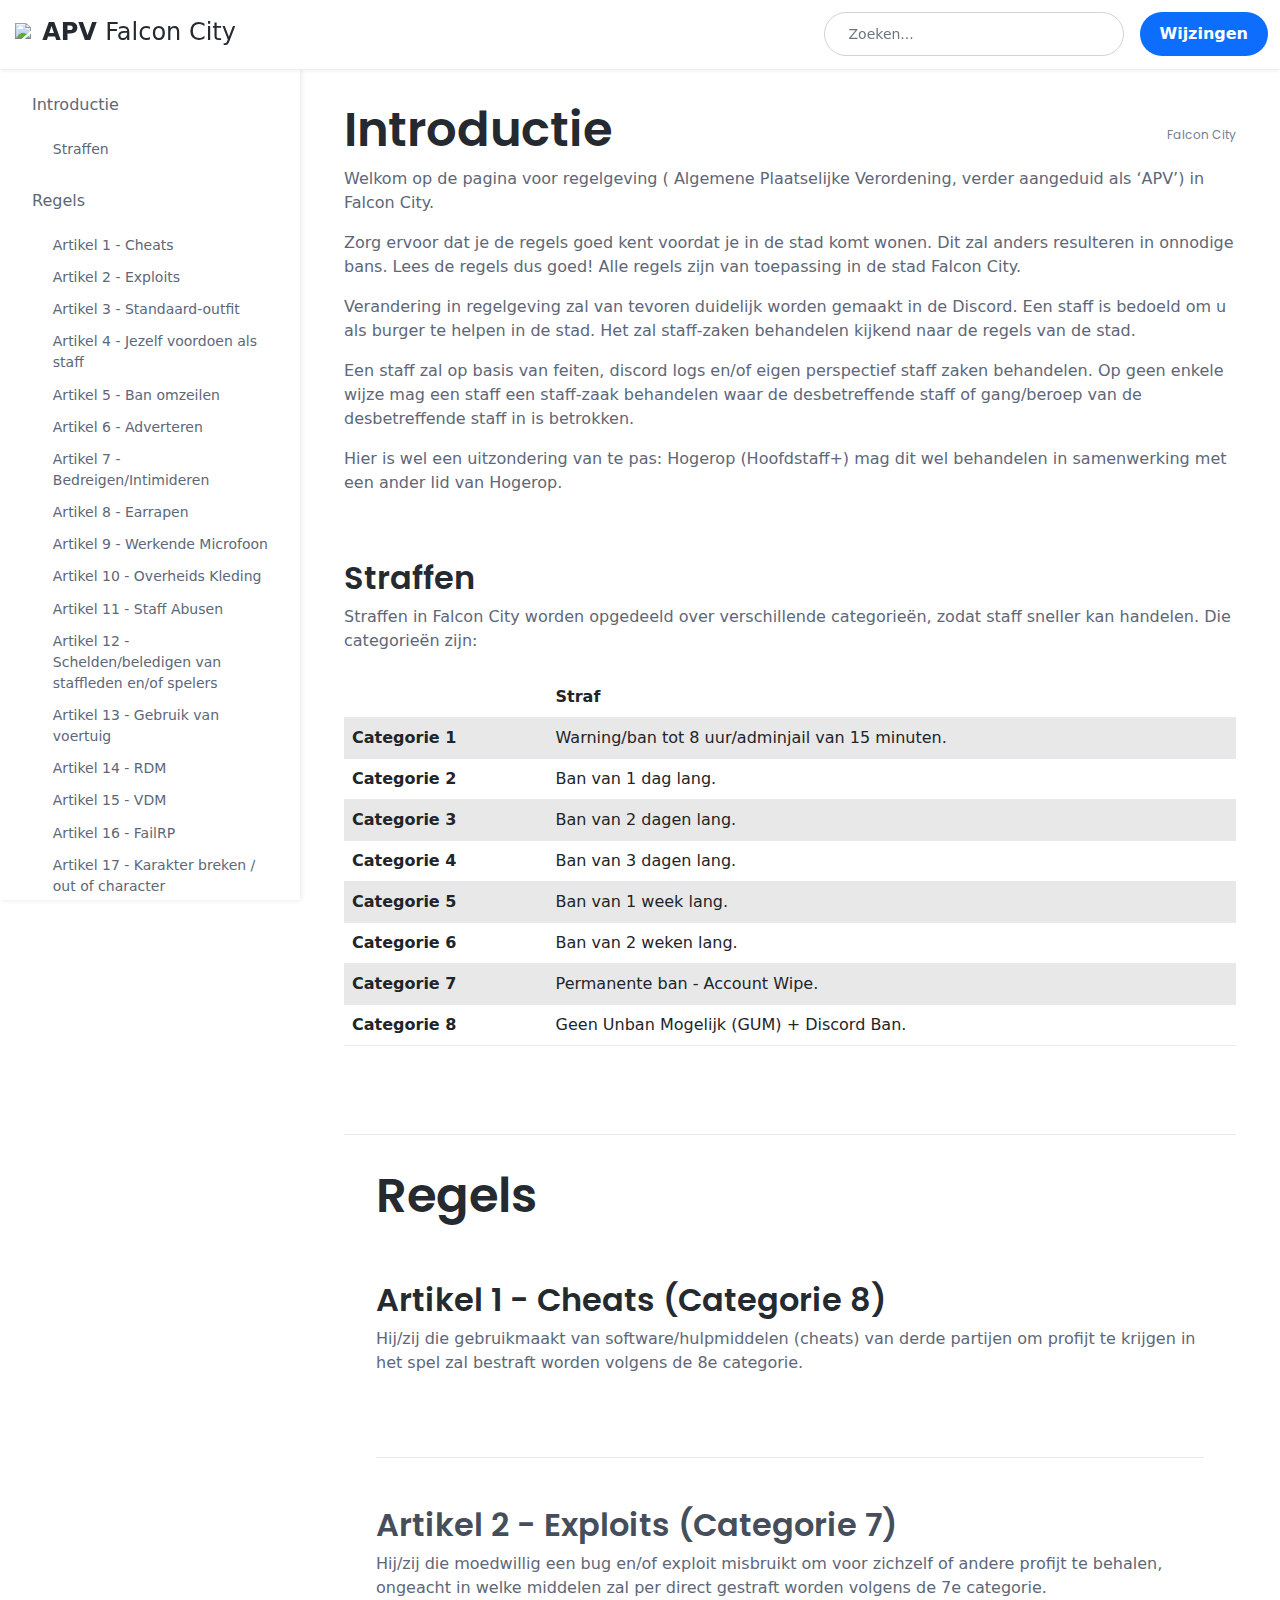
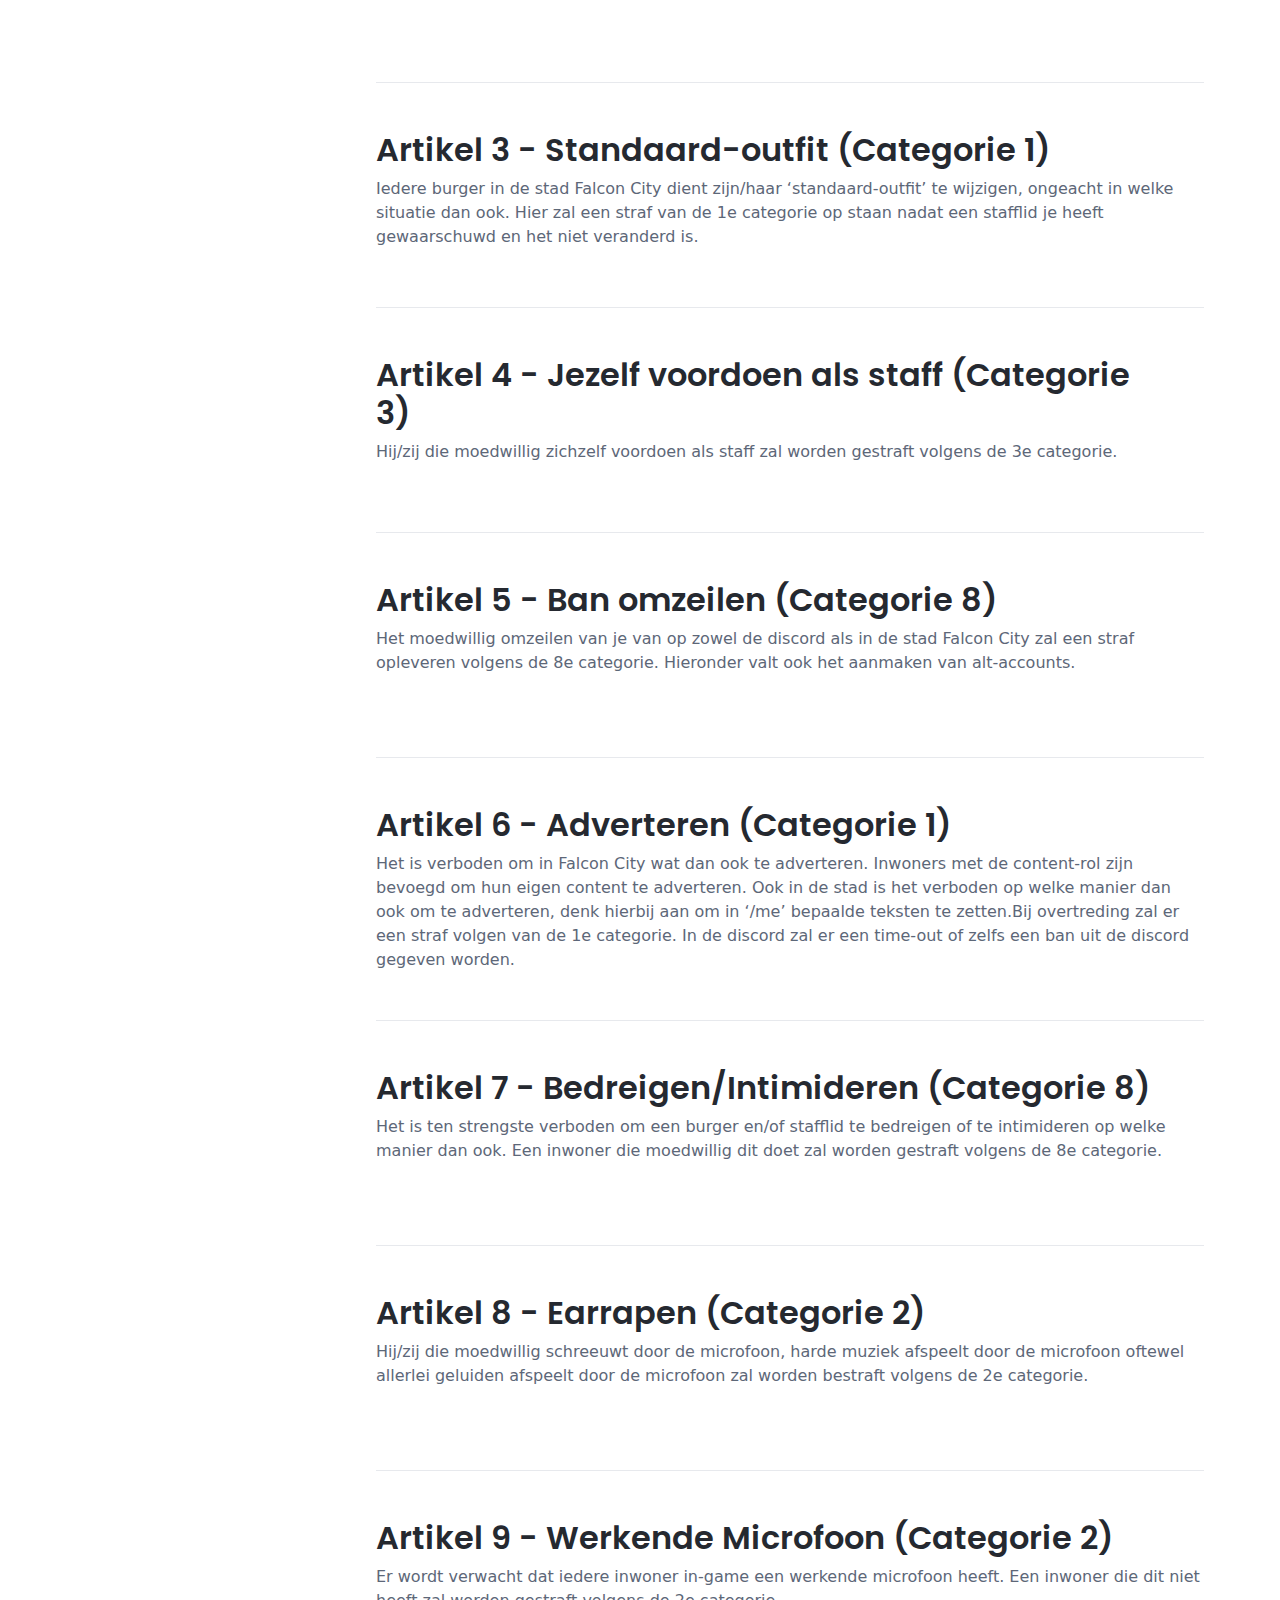
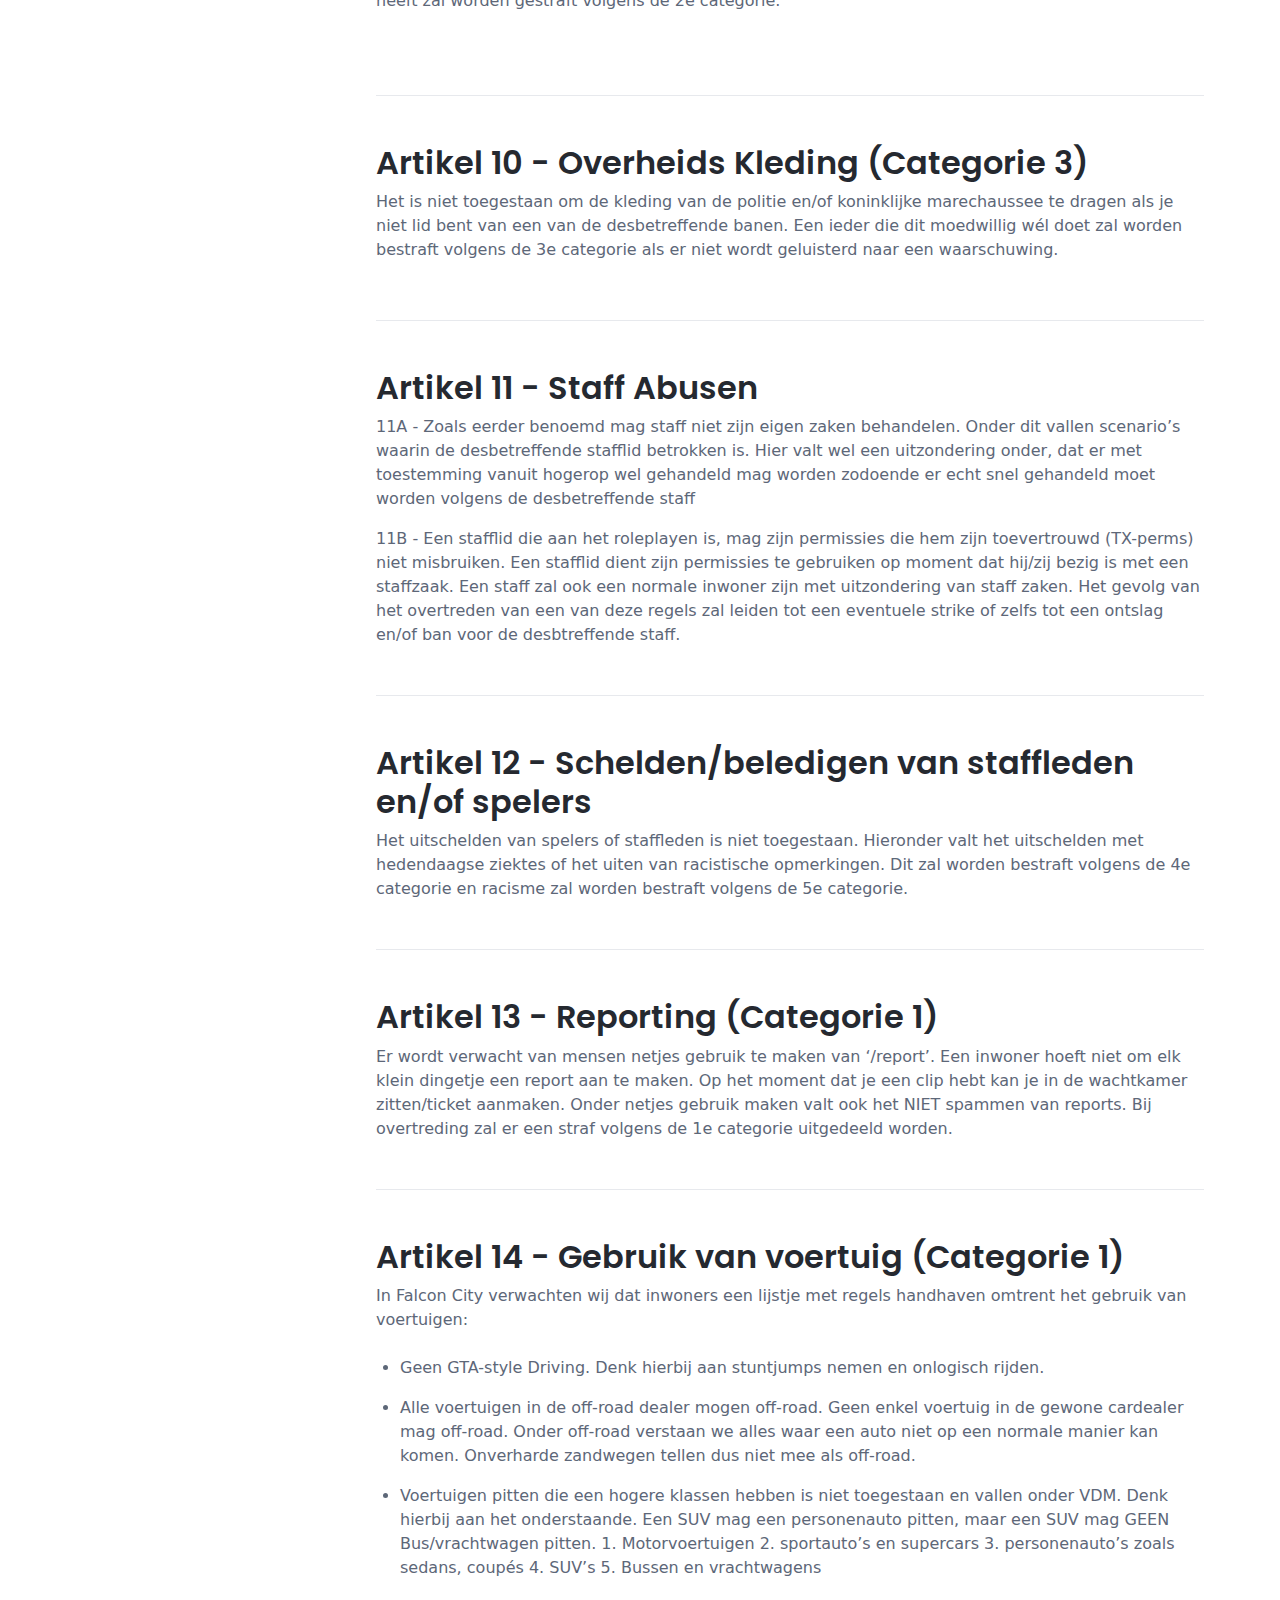
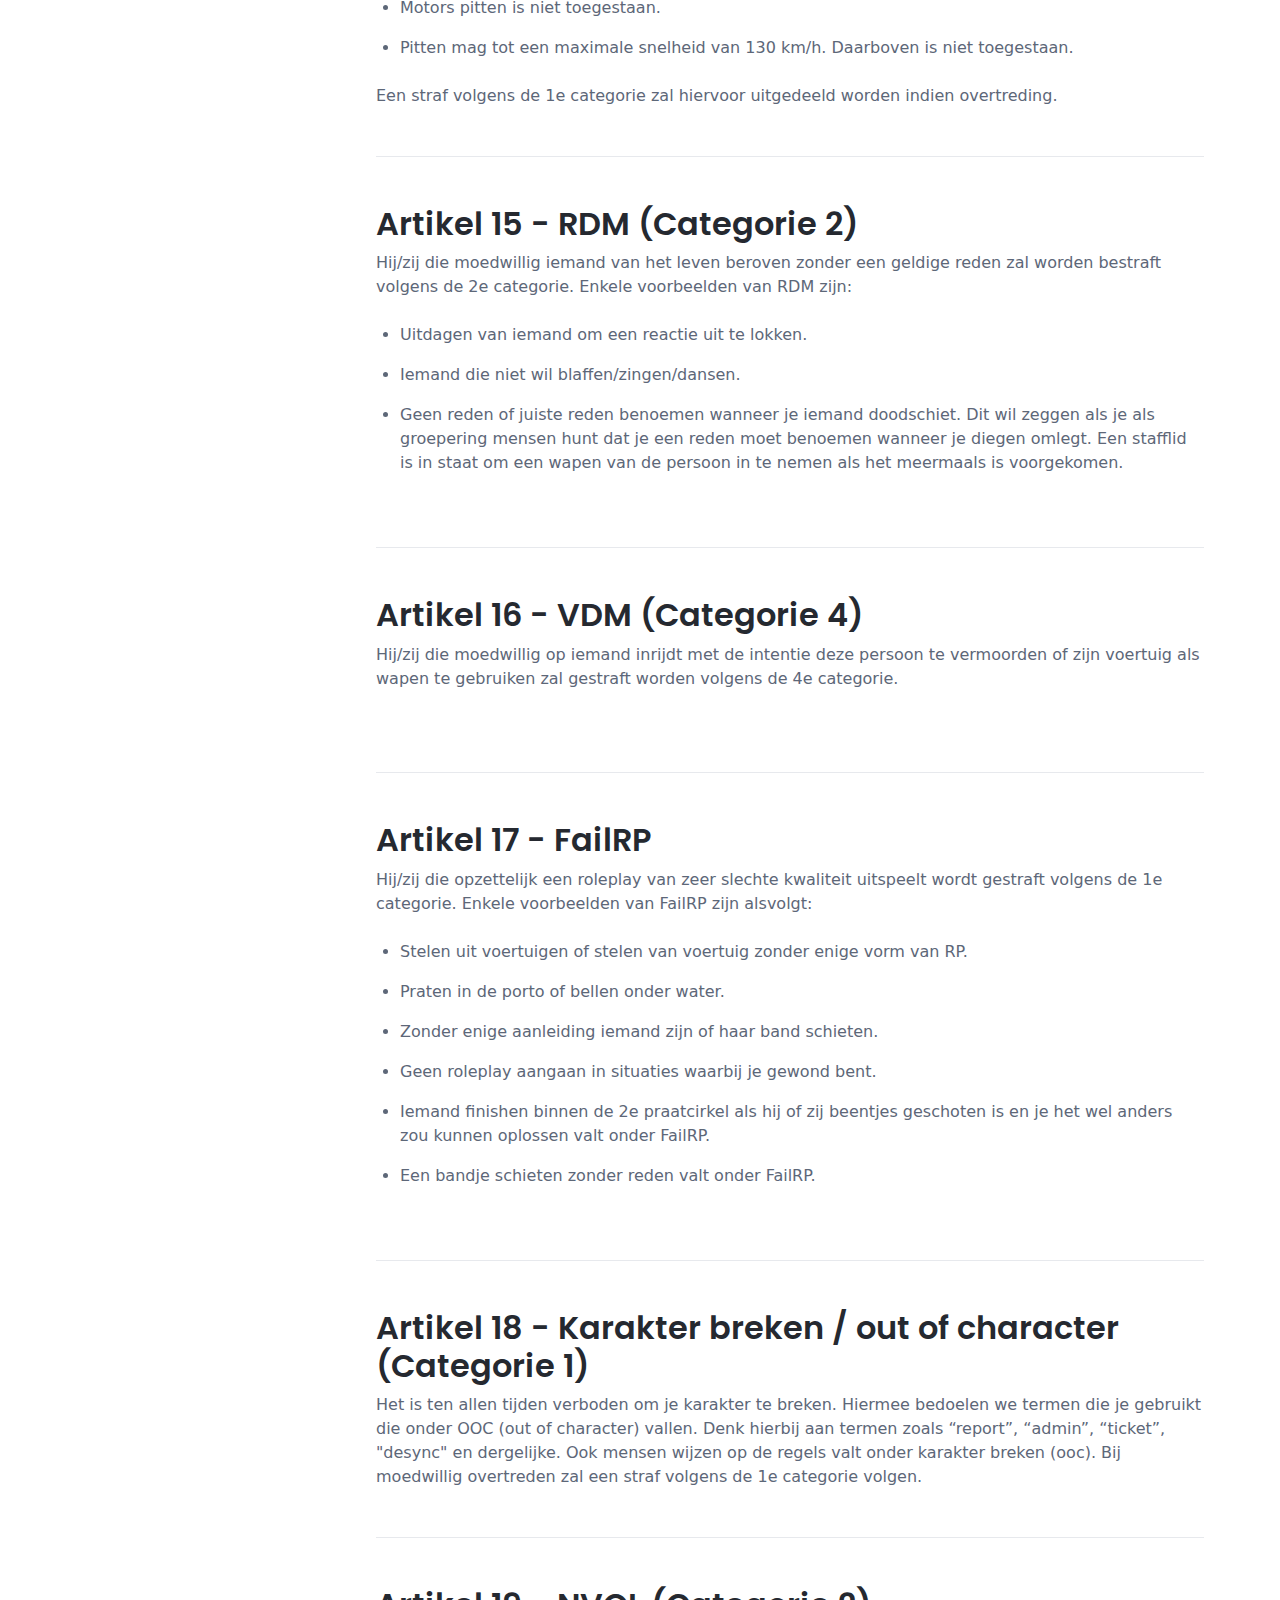
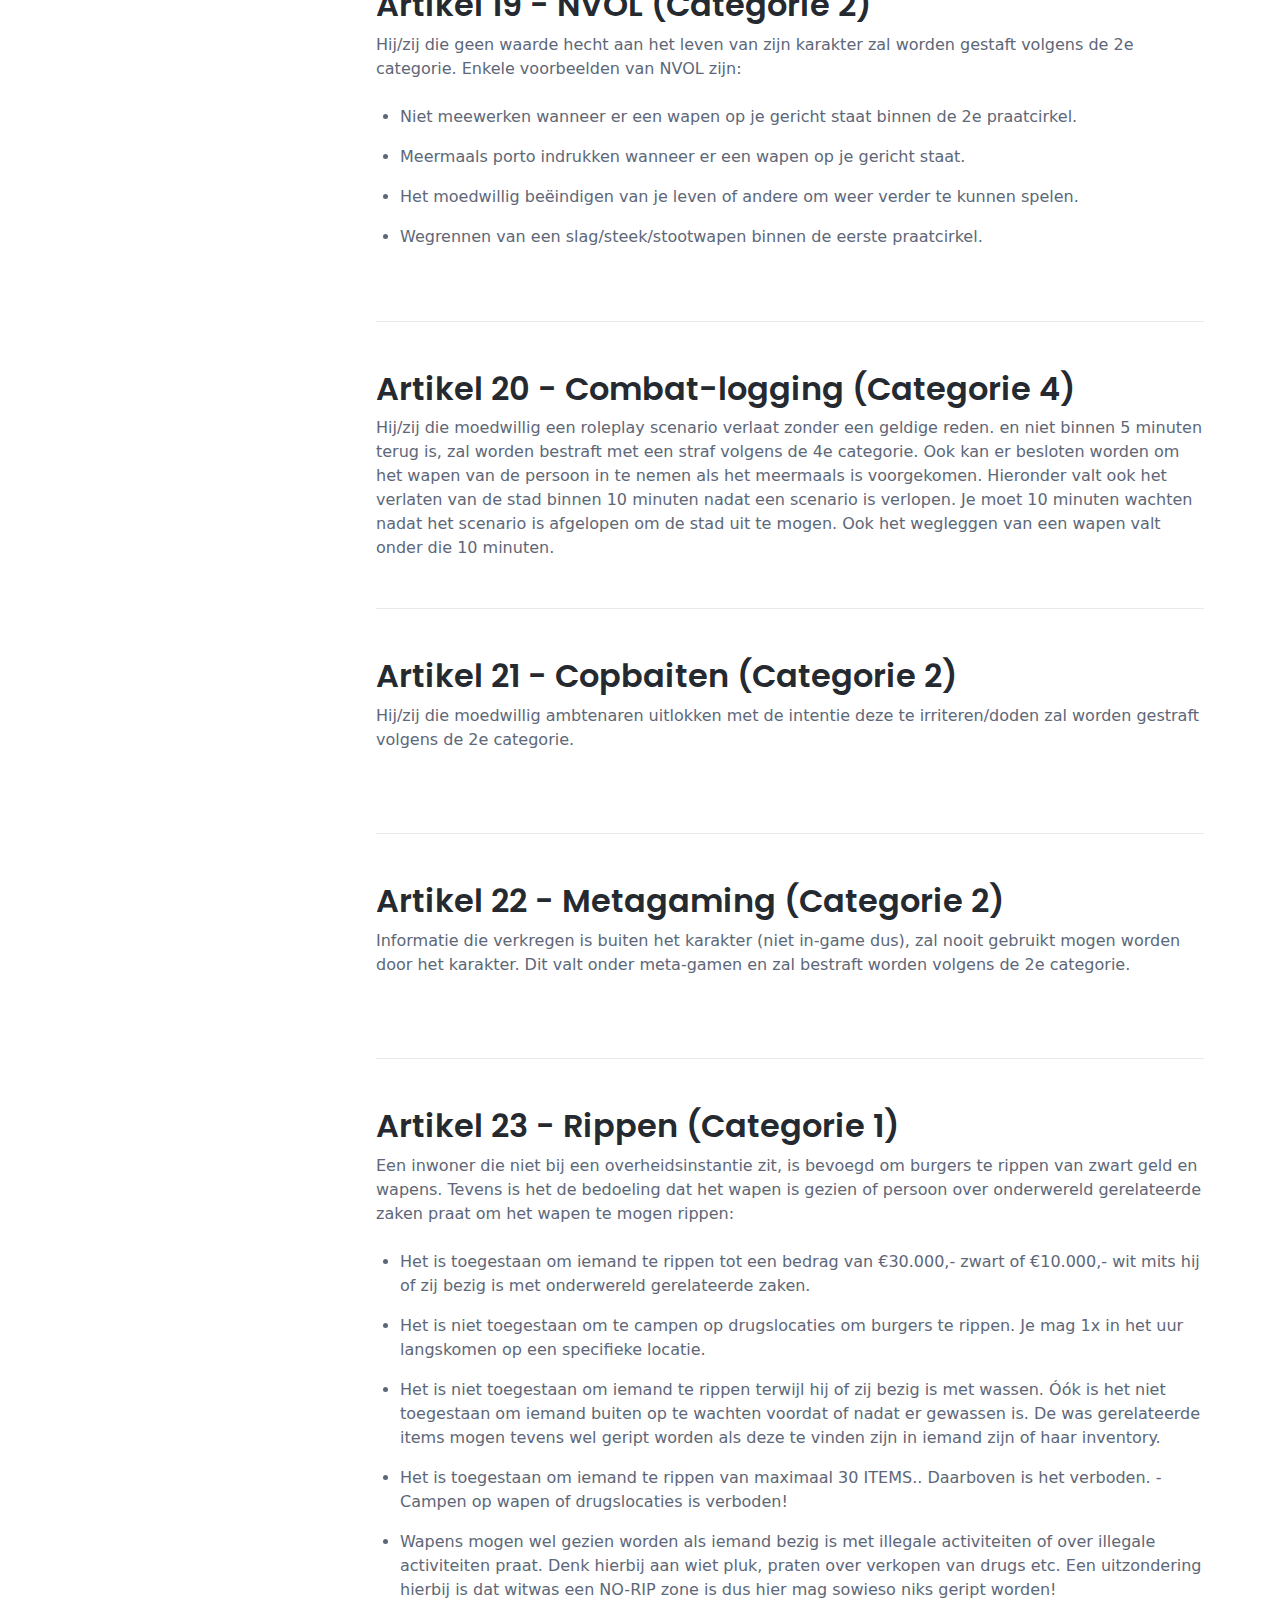
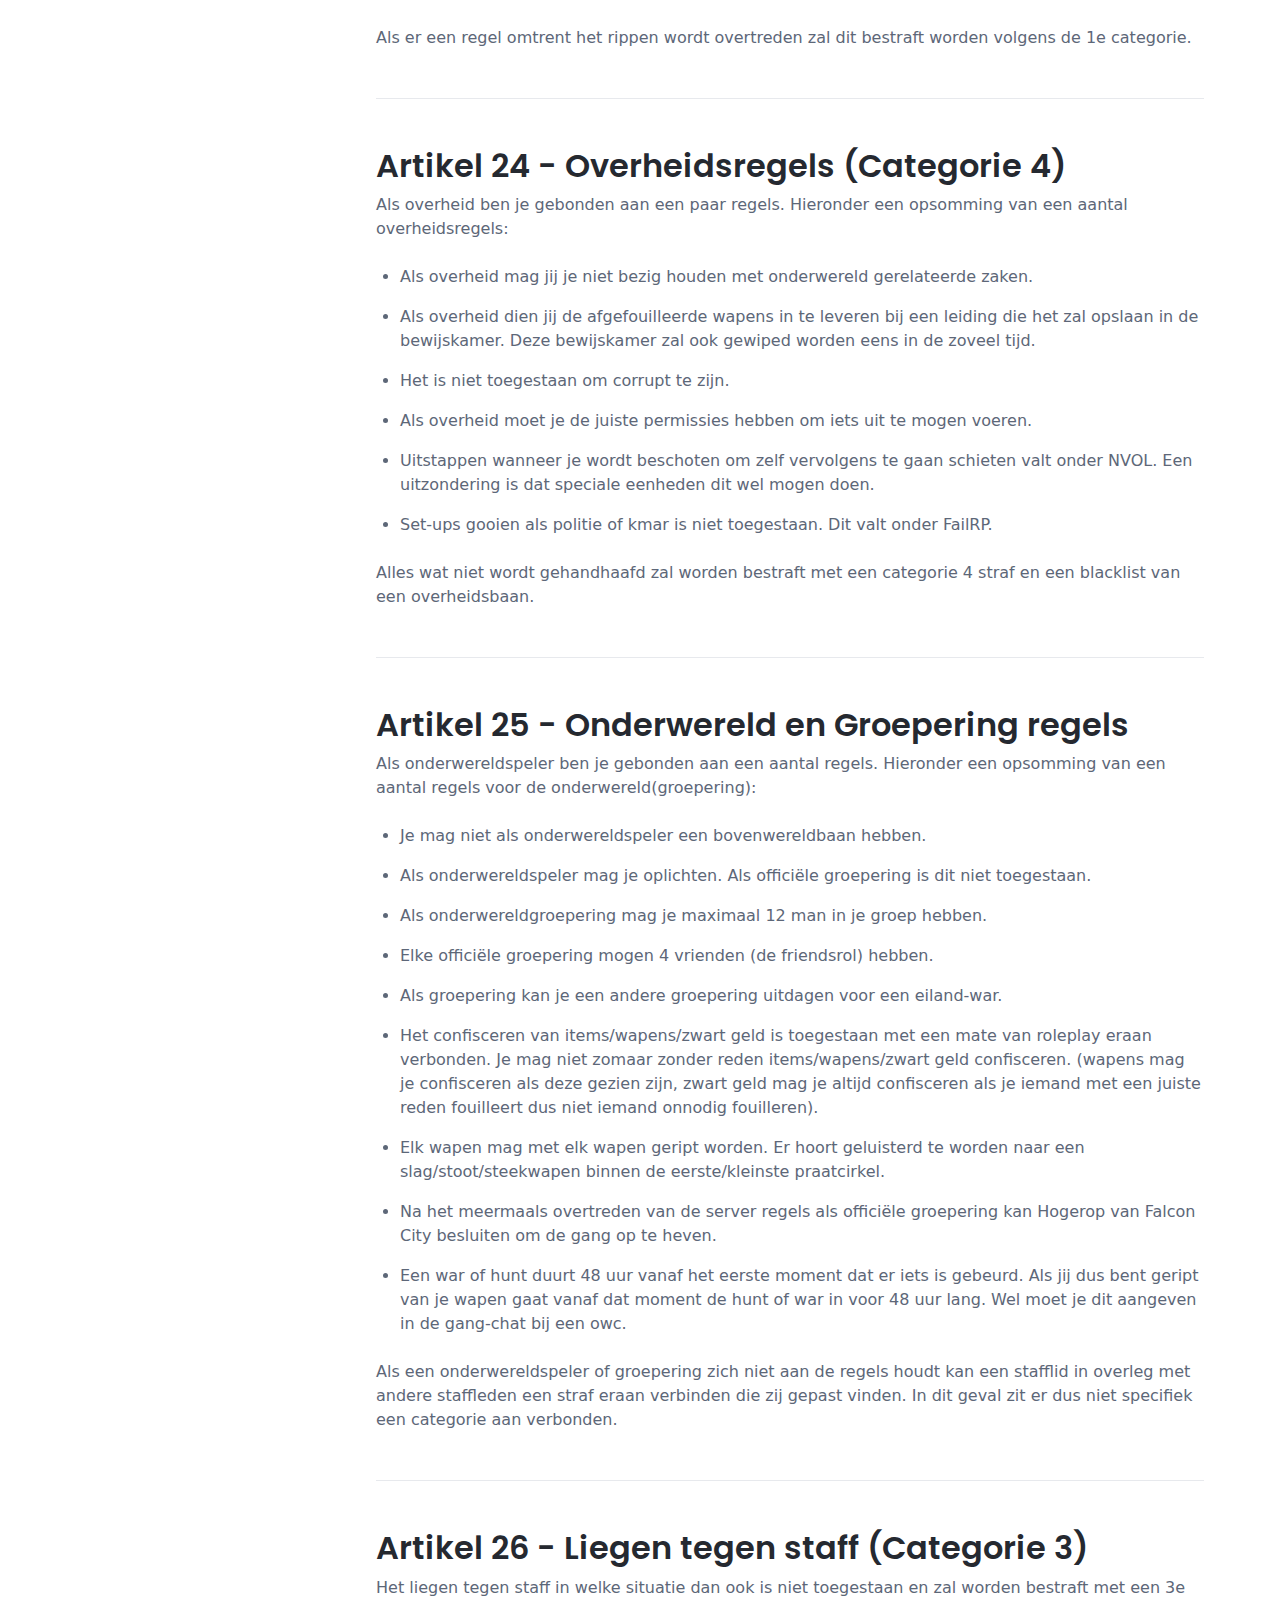
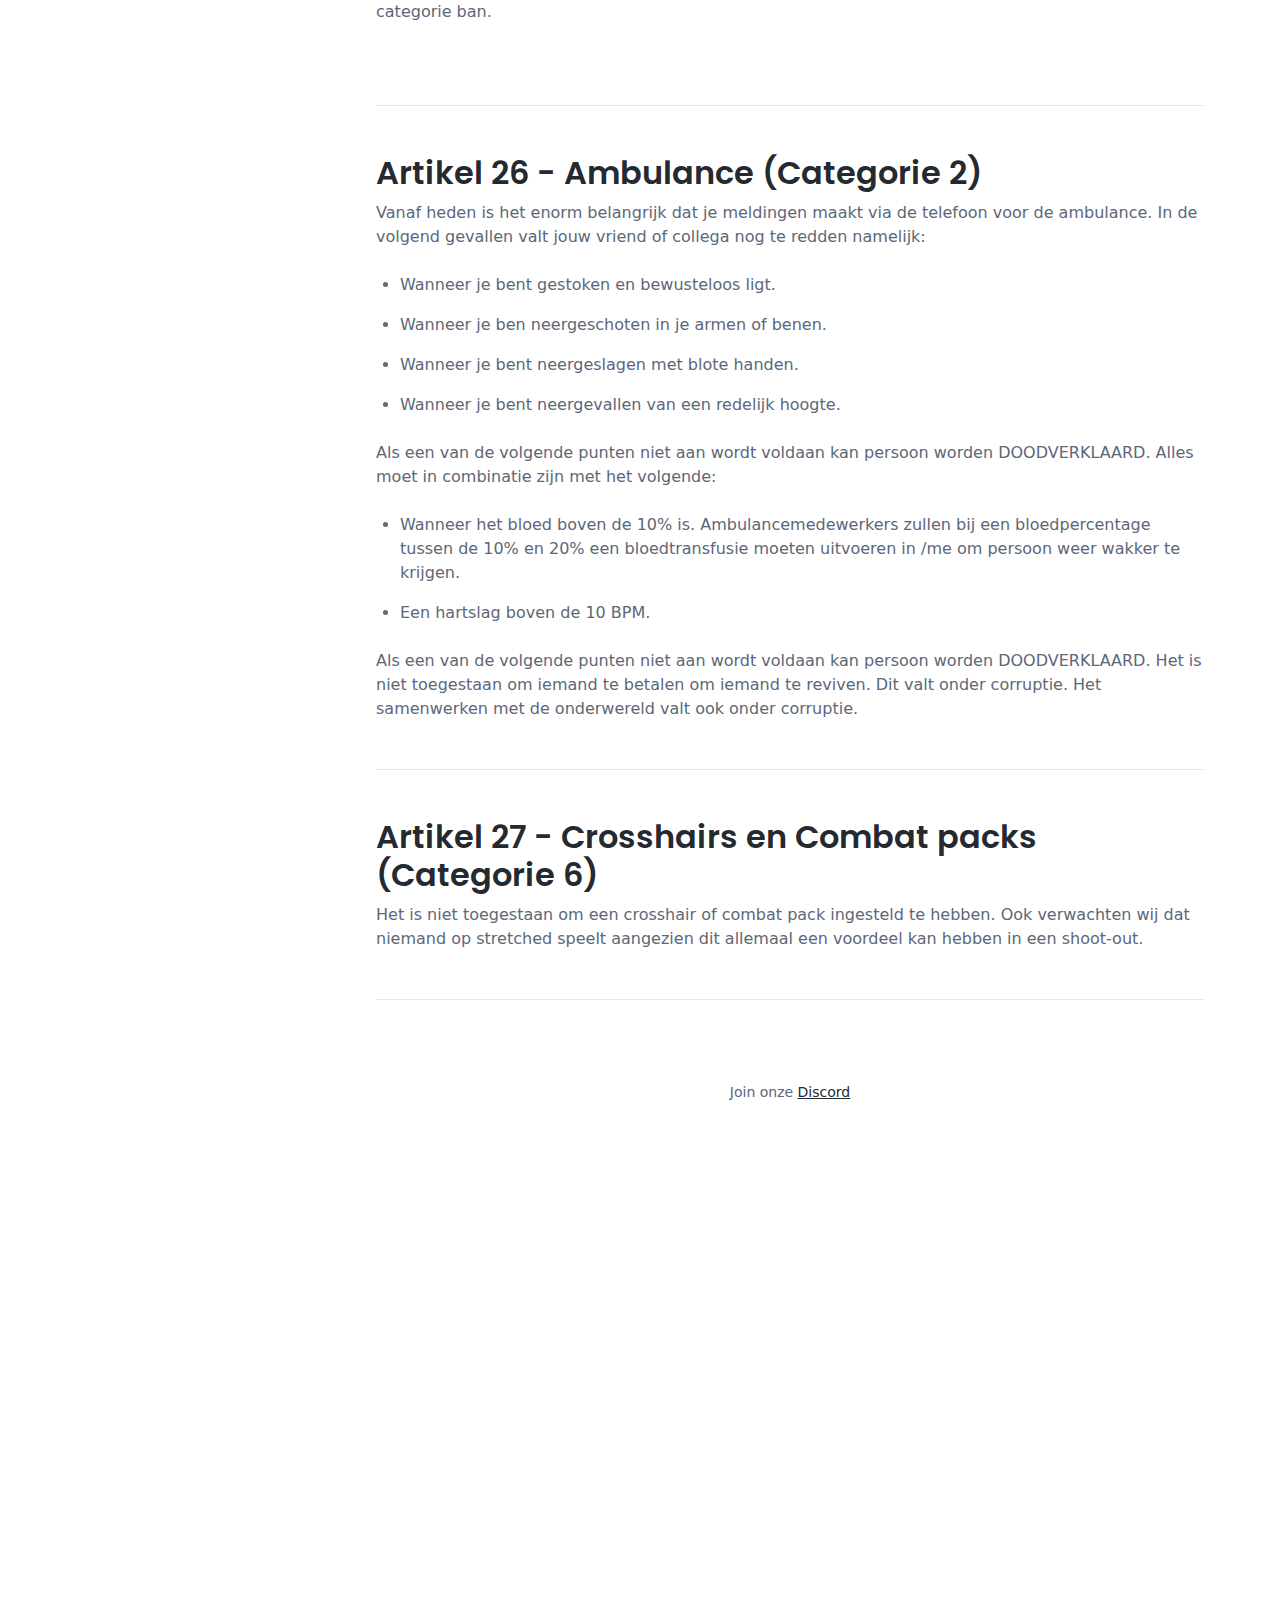
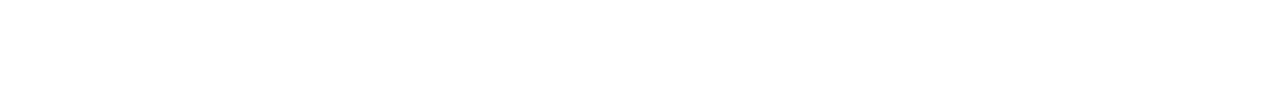
==== commit 227ae44e: "add main site files" ====
--- a/apv.html
+++ b/apv.html
@@ -239,7 +239,7 @@
           </div>
 
           <button type="button" class="btn-changelog btn btn-primary d-none d-lg-flex" data-bs-toggle="modal" data-bs-target="#changelogModal">
-            Changelog
+            Wijzingen
           </button>
         </div>
       </div>
@@ -612,12 +612,12 @@
             <p>Als een onderwereldspeler of groepering zich niet aan de regels houdt kan een stafflid in overleg met andere staffleden een straf eraan verbinden die zij gepast vinden. In dit geval zit er dus niet specifiek een categorie aan verbonden.</p>
           </section>
 
-          <section class="docs-section" id="artikel-25">
+          <section class="docs-section" id="artikel-26">
             <h2 class="section-heading">Artikel 26 - Liegen tegen staff (Categorie 3)</h2>
             <p>Het liegen tegen staff in welke situatie dan ook is niet toegestaan en zal worden bestraft met een 3e categorie ban.</p>
           </section>
 
-          <section class="docs-section" id="artikel-25">
+          <section class="docs-section" id="artikel-27">
             <h2 class="section-heading">Artikel 26 - Ambulance (Categorie 2)</h2>
             <p>Vanaf heden is het enorm belangrijk dat je meldingen maakt via de telefoon voor de ambulance. In de volgend gevallen valt jouw vriend of collega nog te redden namelijk:
               <ul>
@@ -657,7 +657,7 @@
     <div class="modal-dialog modal-lg modal-dialog-scrollable">
         <div class="modal-content">
           <div class="modal-header">
-            <h4 class="modal-title px-3 py-1" id="changelogModalLabel">Changelog</h4>
+            <h4 class="modal-title px-3 py-1" id="changelogModalLabel">Wijzingen</h4>
             <button type="button" class="btn-close p-4" data-bs-dismiss="modal" aria-label="Close">
             </button>
           </div>
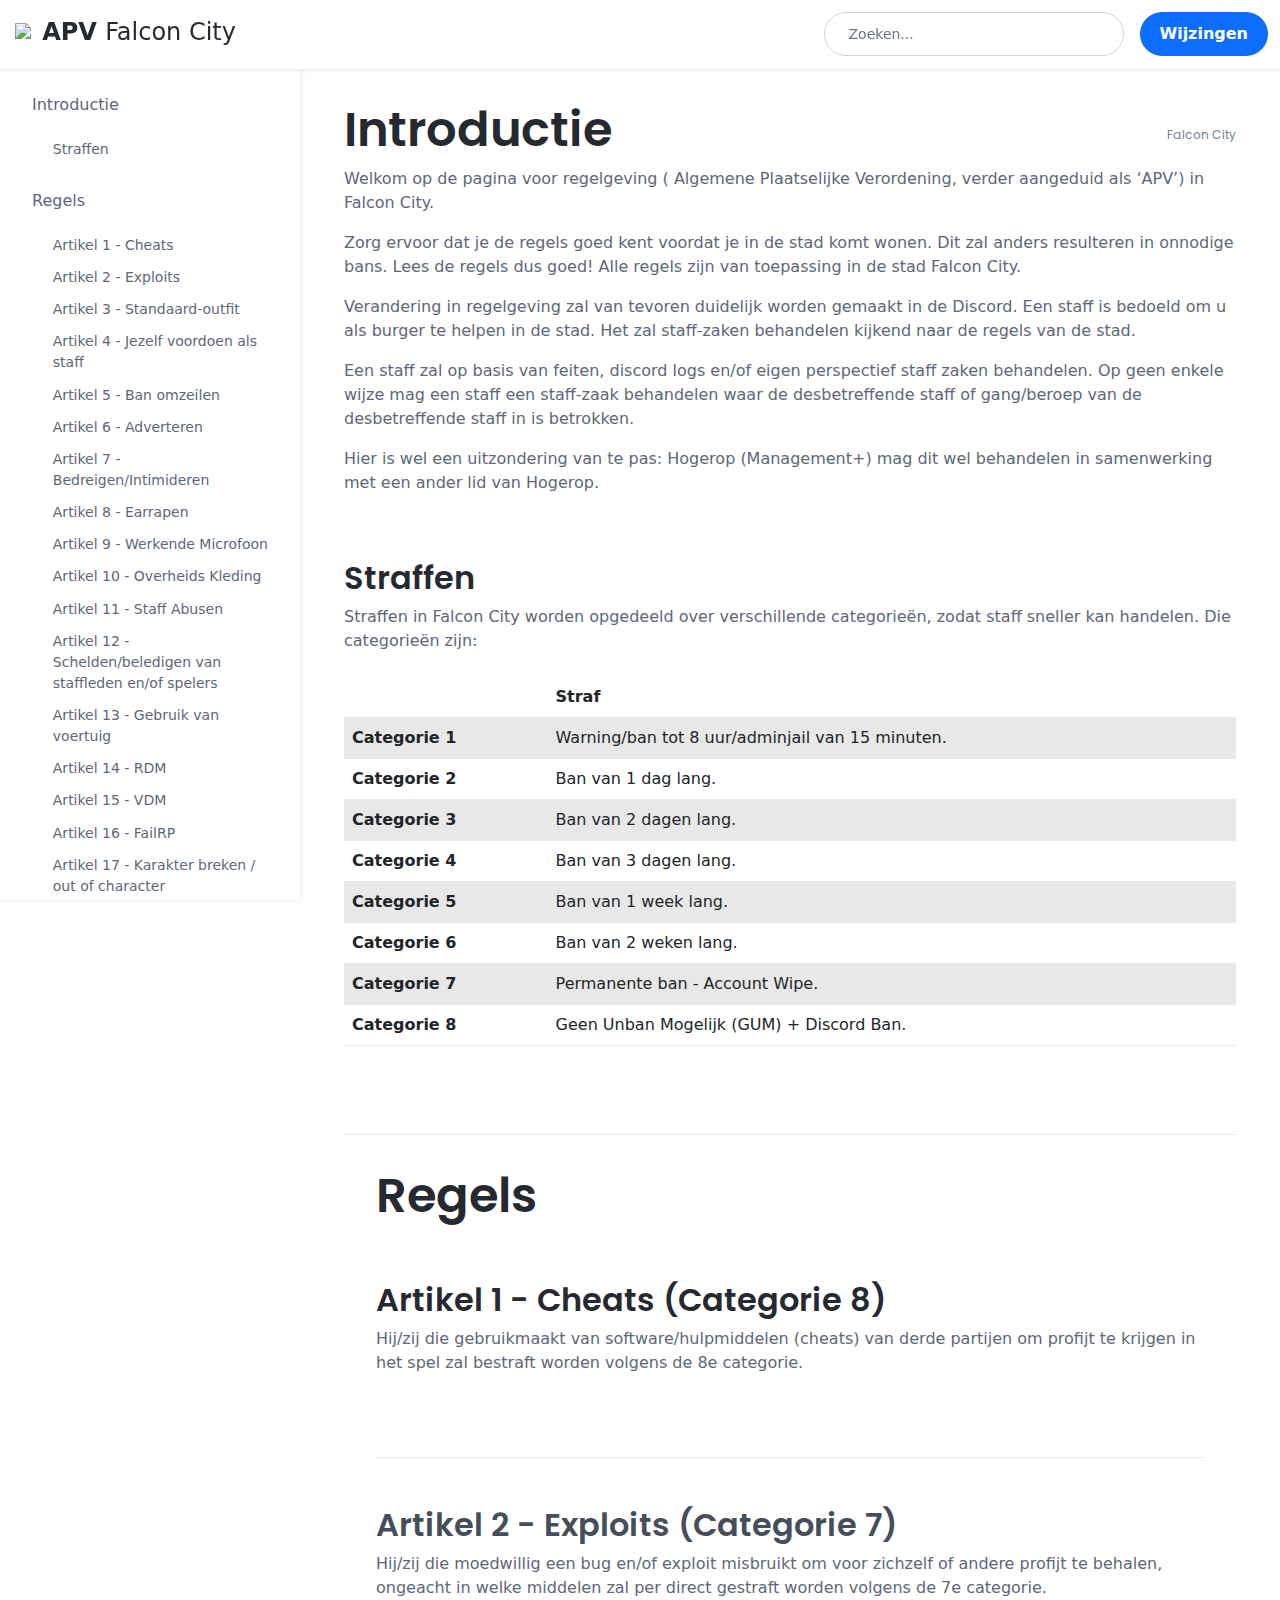
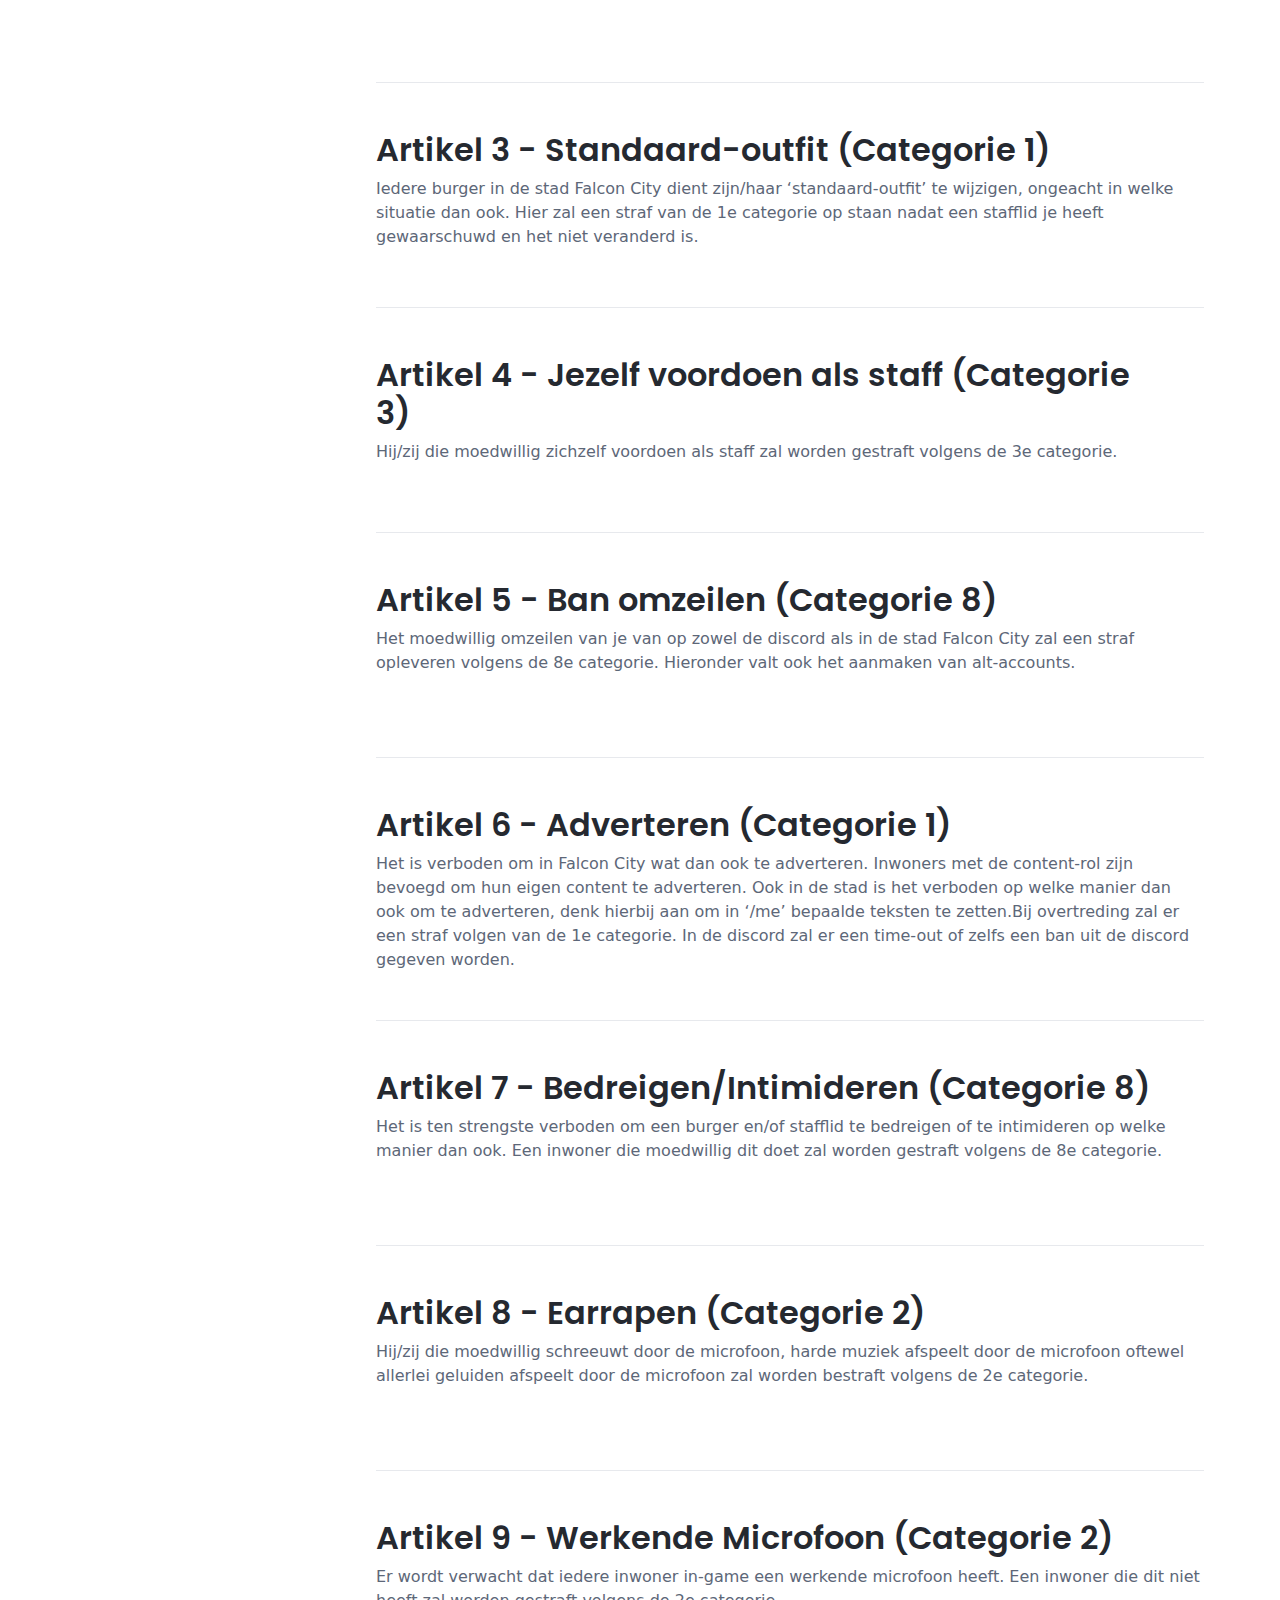
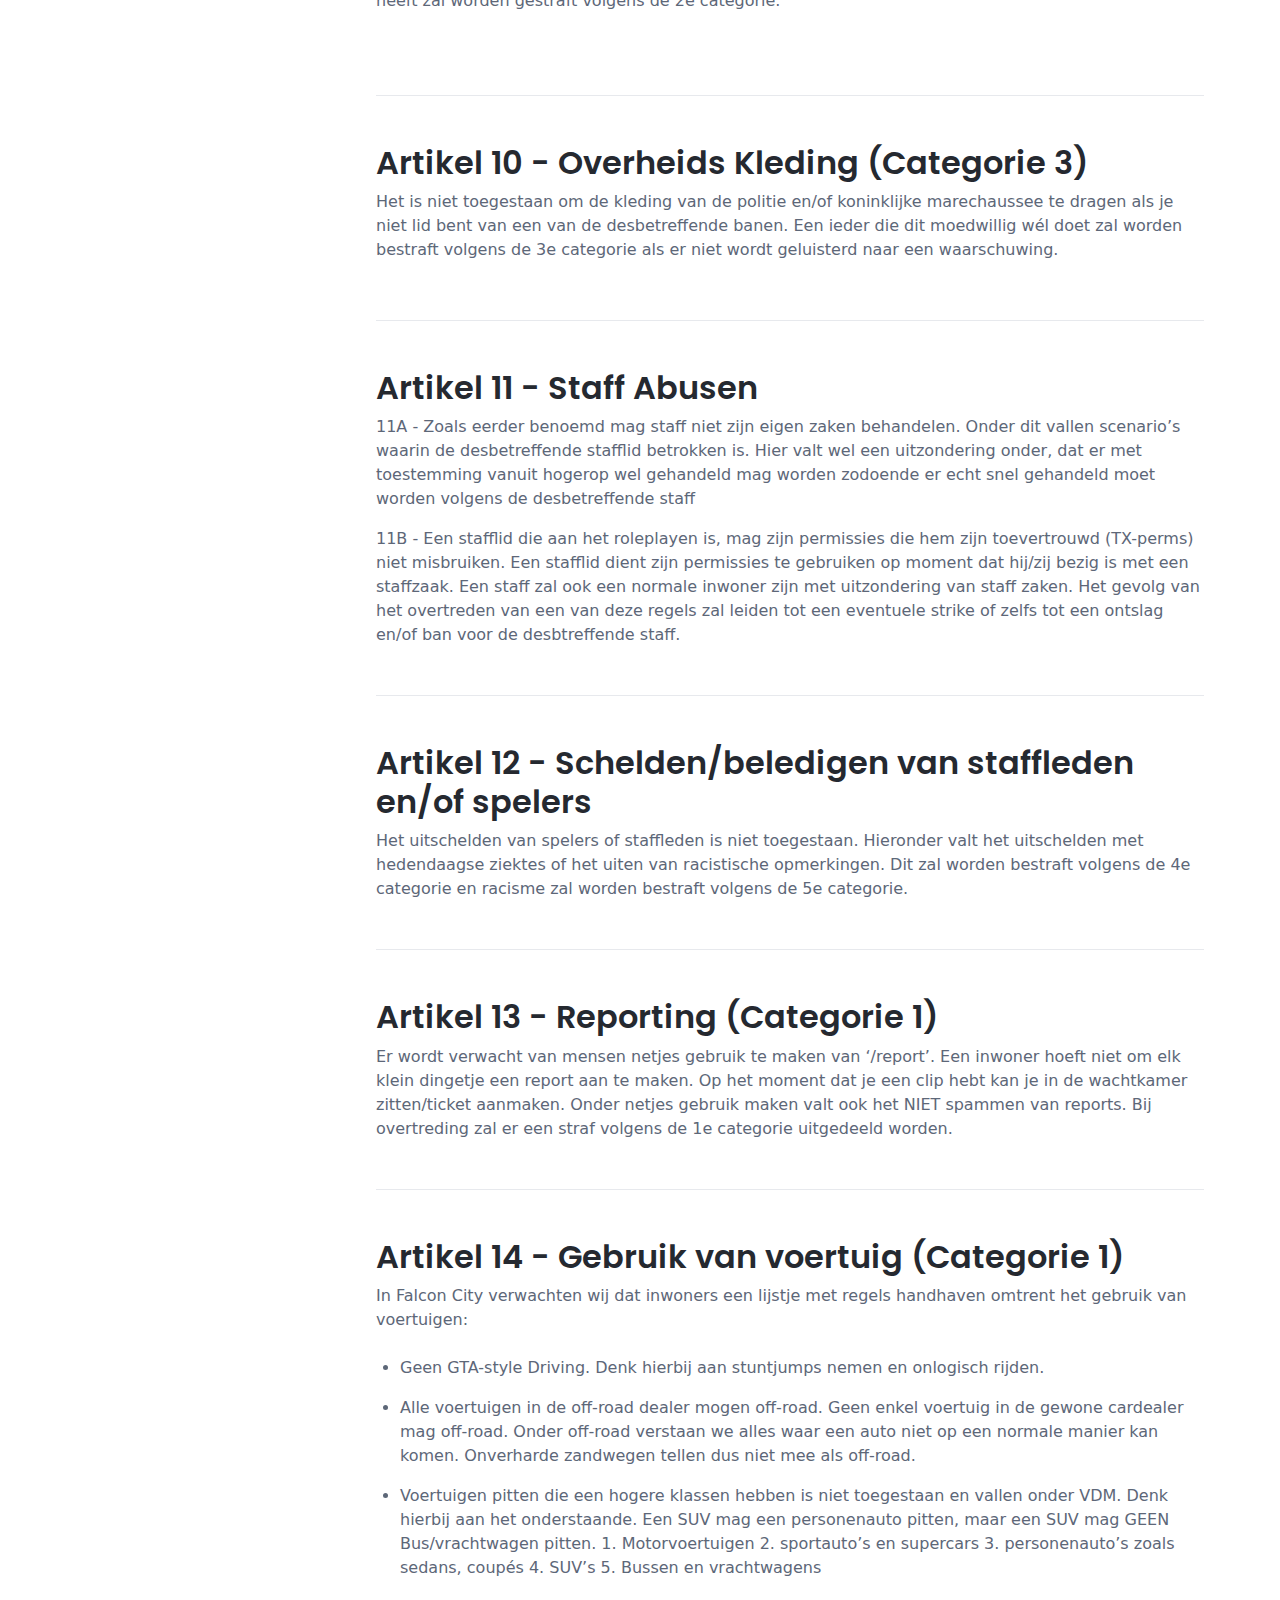
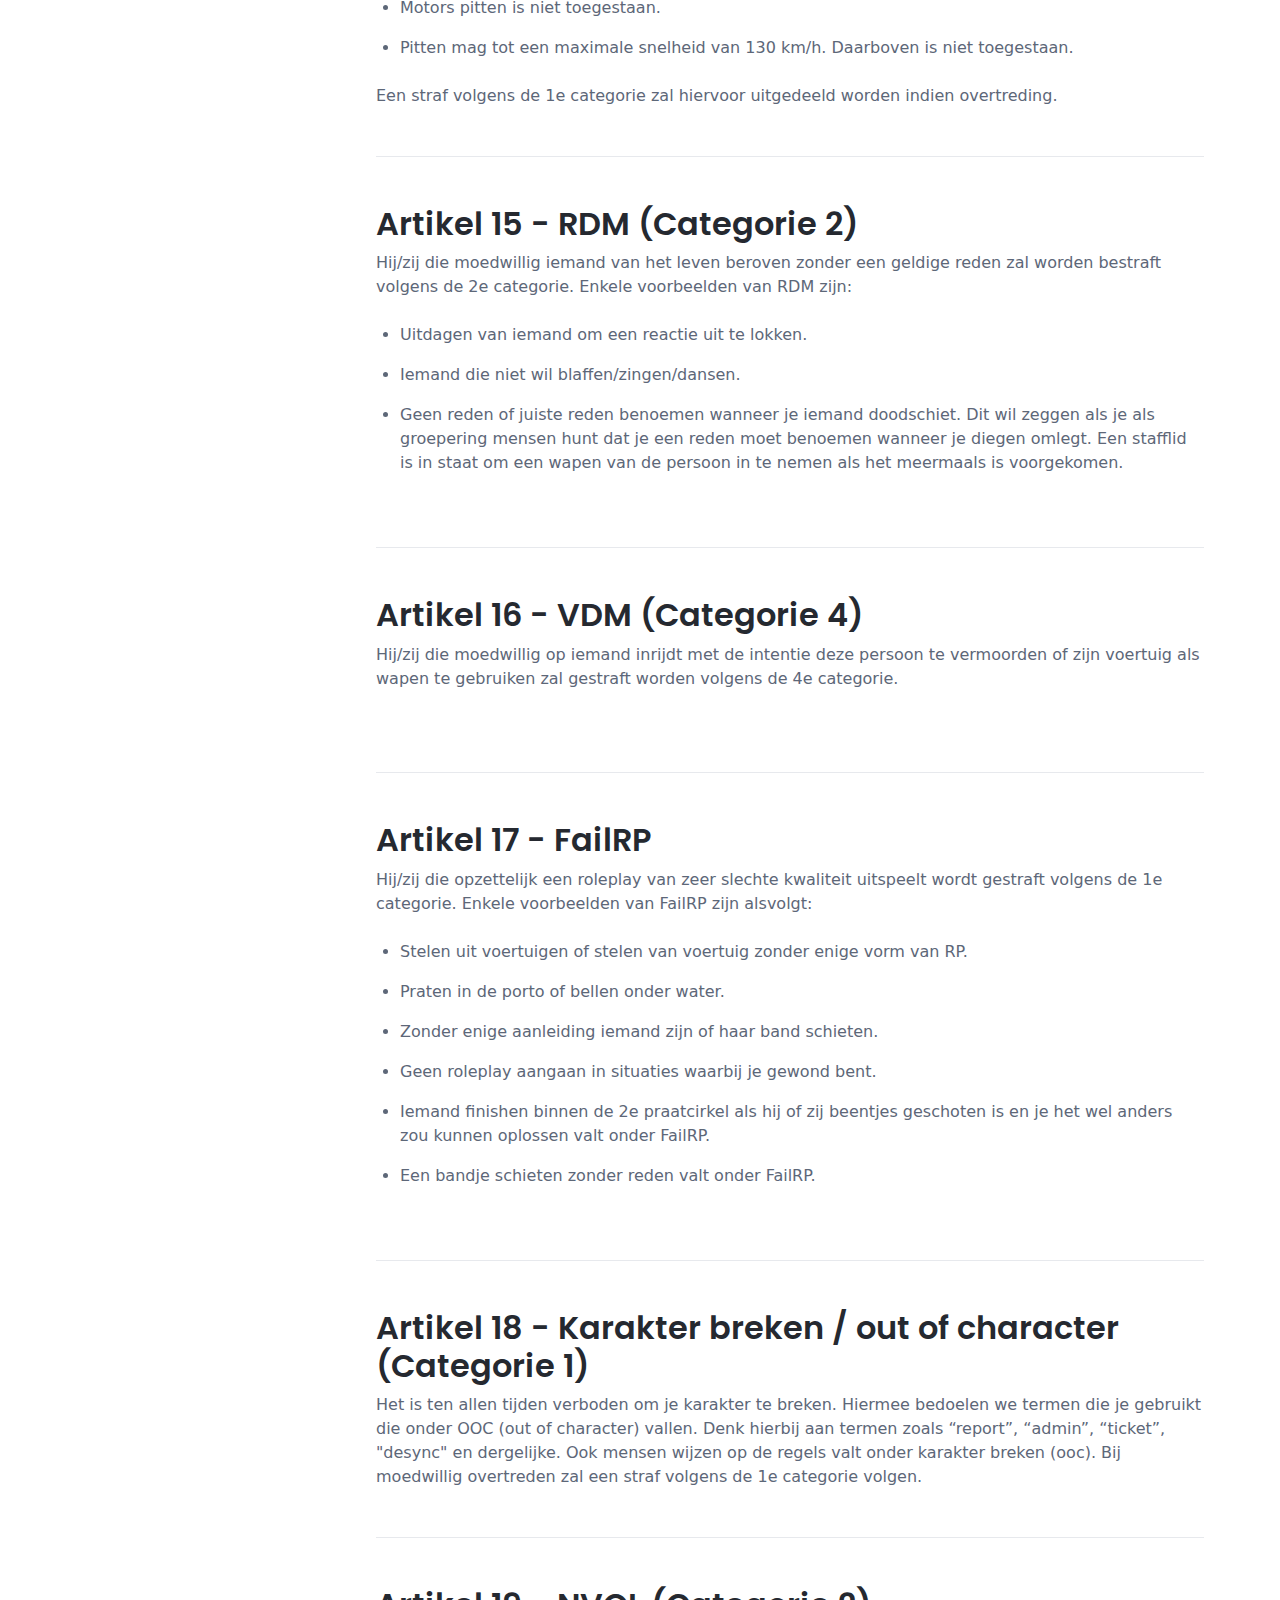
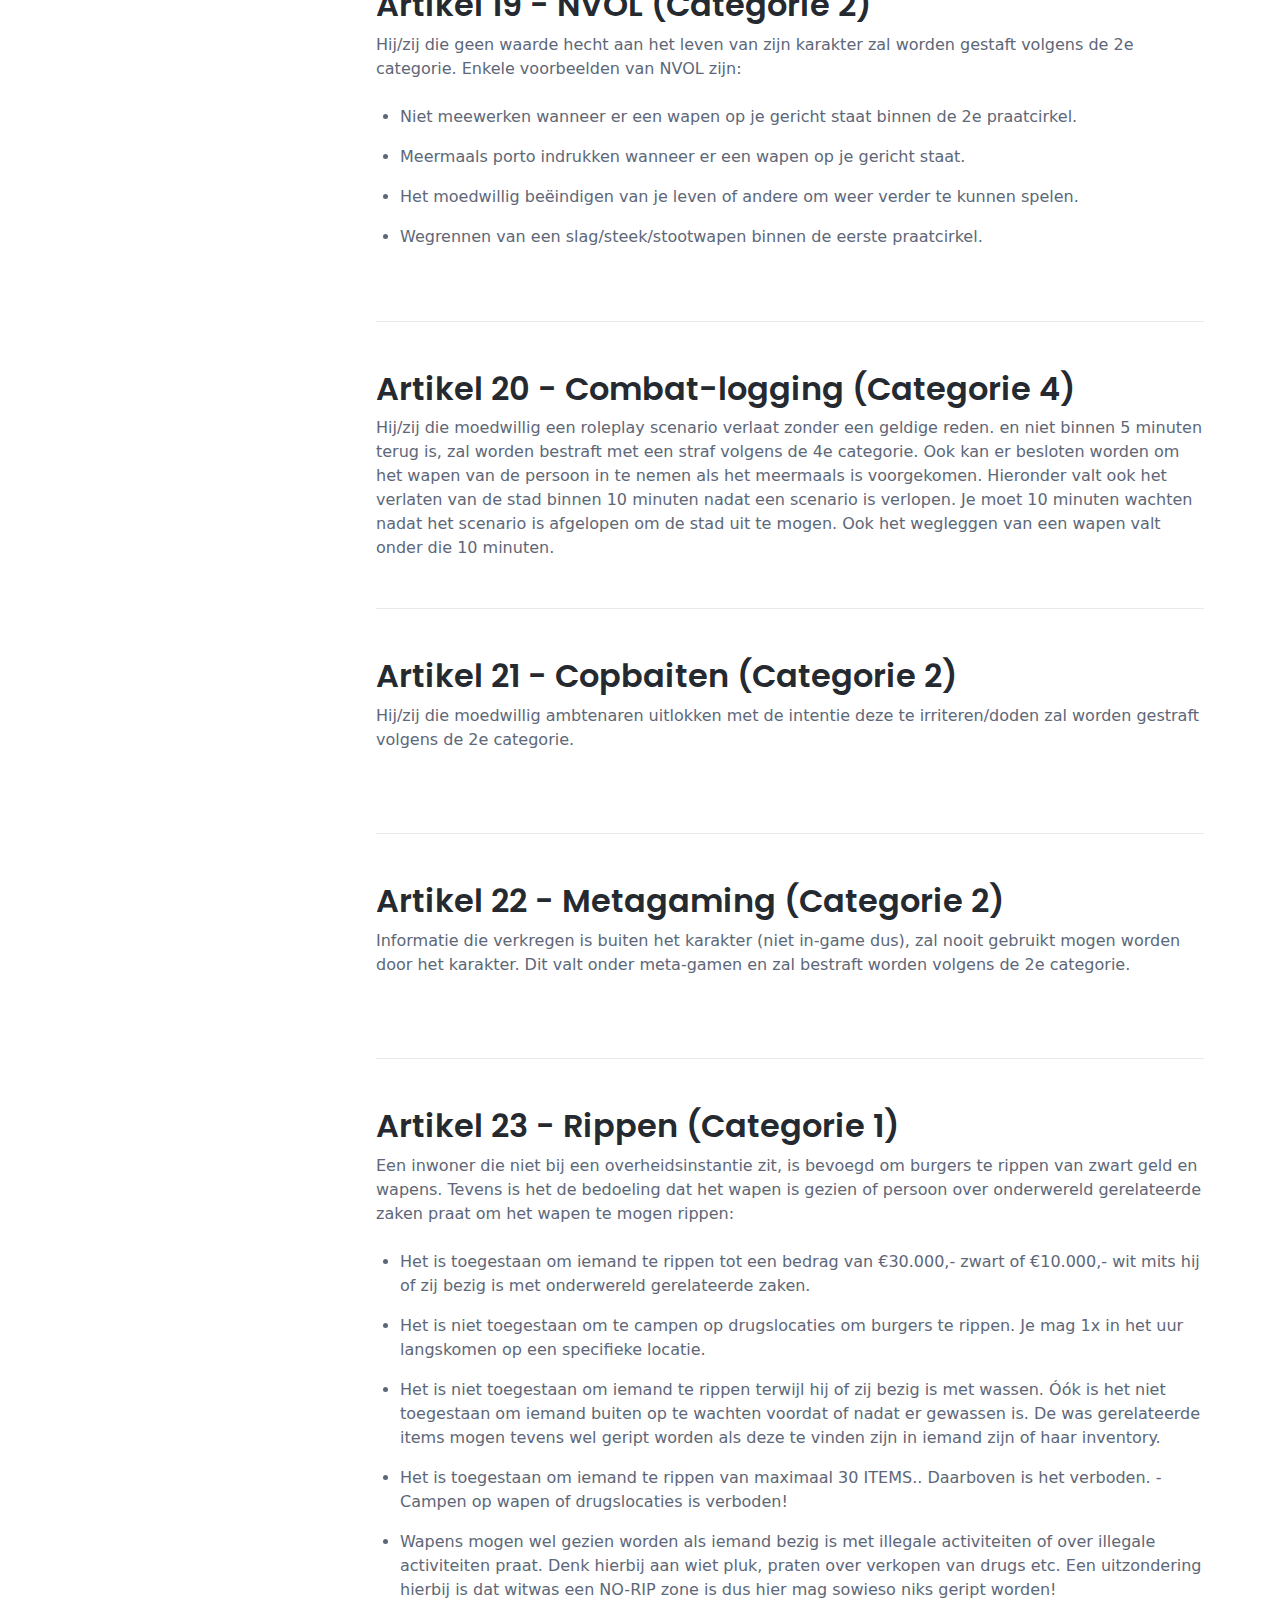
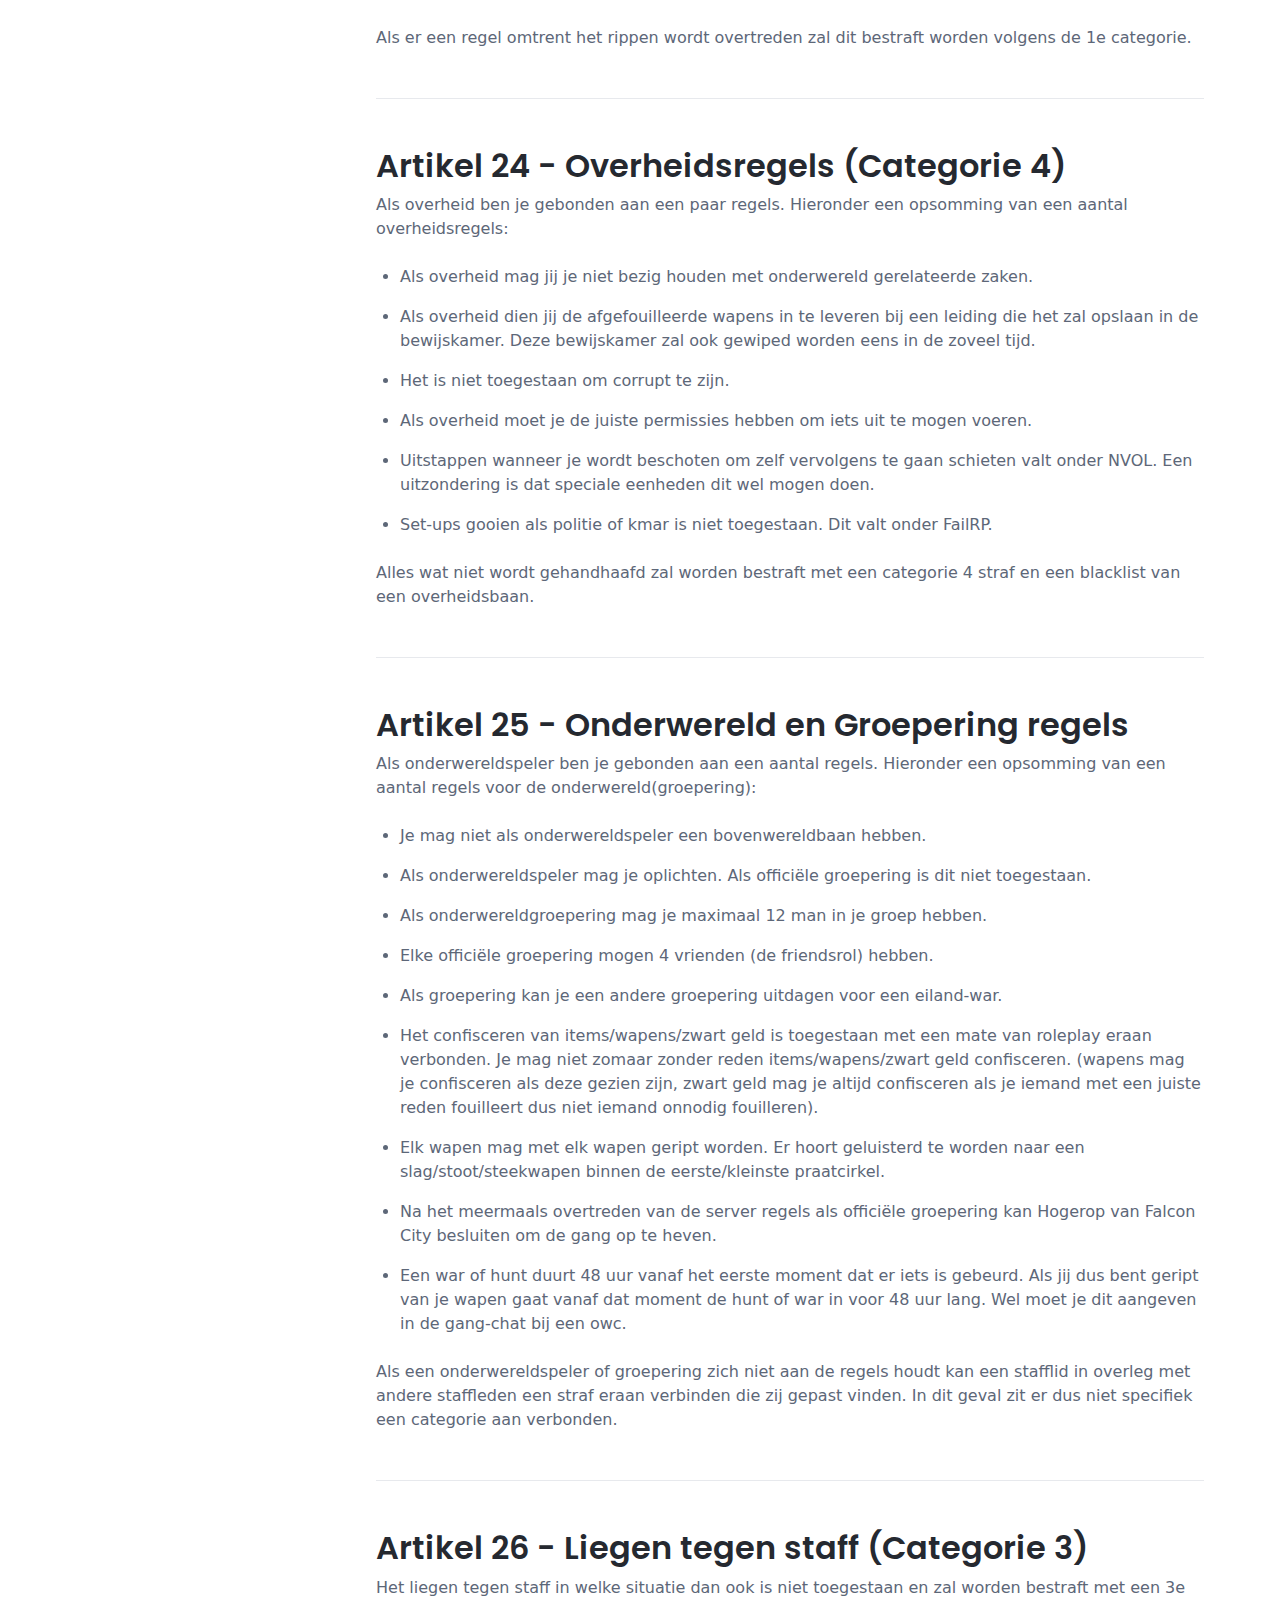
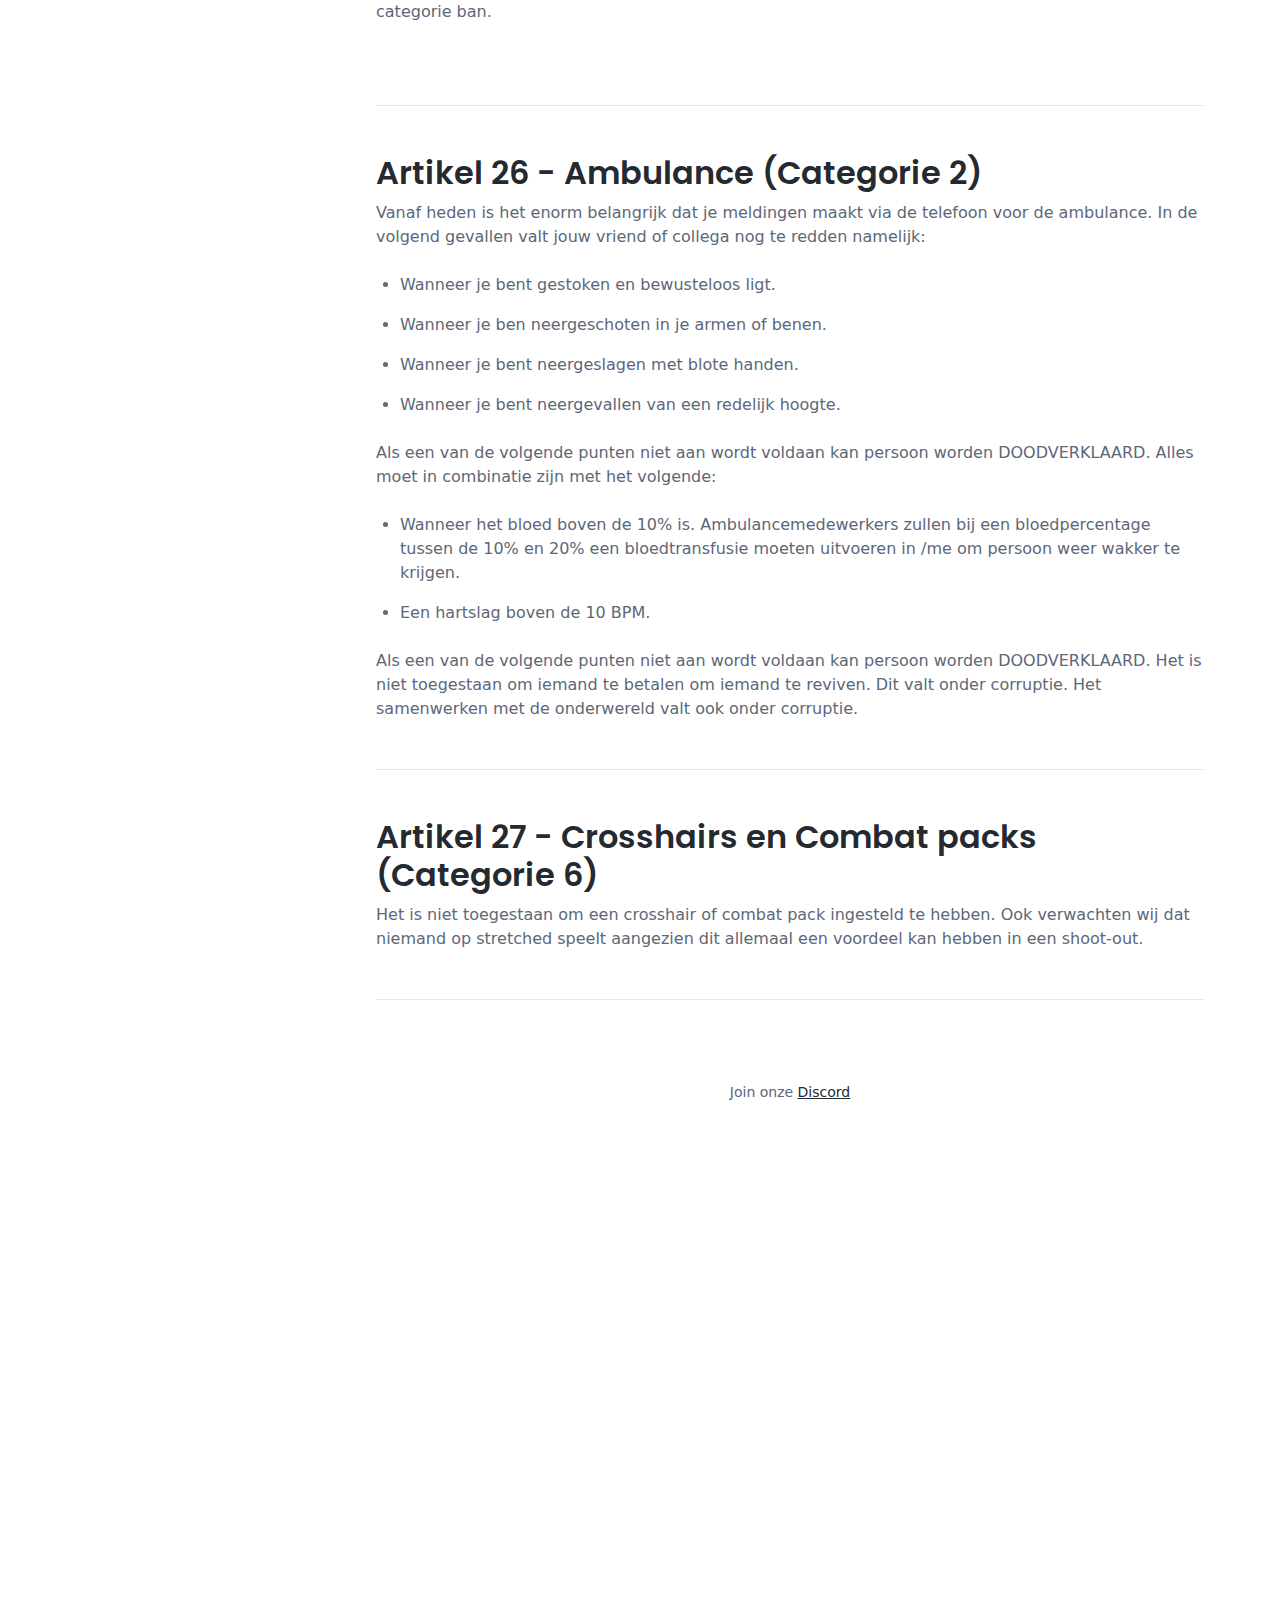
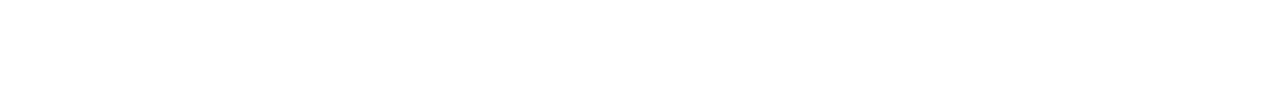
==== commit fd337b20: "change apv" ====
--- a/apv.html
+++ b/apv.html
@@ -368,7 +368,7 @@
               <p>Zorg ervoor dat je de regels goed kent voordat je in de stad komt wonen. Dit zal anders resulteren in onnodige bans. Lees de regels dus goed! Alle regels zijn van toepassing in de stad Falcon City.</p> 
               <p></p>Verandering in regelgeving zal van tevoren duidelijk worden gemaakt in de Discord. Een staff is bedoeld om u als burger te helpen in de stad. Het zal staff-zaken behandelen kijkend naar de regels van de stad.</p> 
               <p></p>Een staff zal op basis van feiten, discord logs en/of eigen perspectief staff zaken behandelen. Op geen enkele wijze mag een staff een staff-zaak behandelen waar de desbetreffende staff of gang/beroep van de desbetreffende staff in is betrokken.</p> 
-              <p></p>Hier is wel een uitzondering van te pas: Hogerop (Hoofdstaff+) mag dit wel behandelen in samenwerking met een ander lid van Hogerop.</p>
+              <p></p>Hier is wel een uitzondering van te pas: Hogerop (Management+) mag dit wel behandelen in samenwerking met een ander lid van Hogerop.</p>
             </section>
           </header>
 
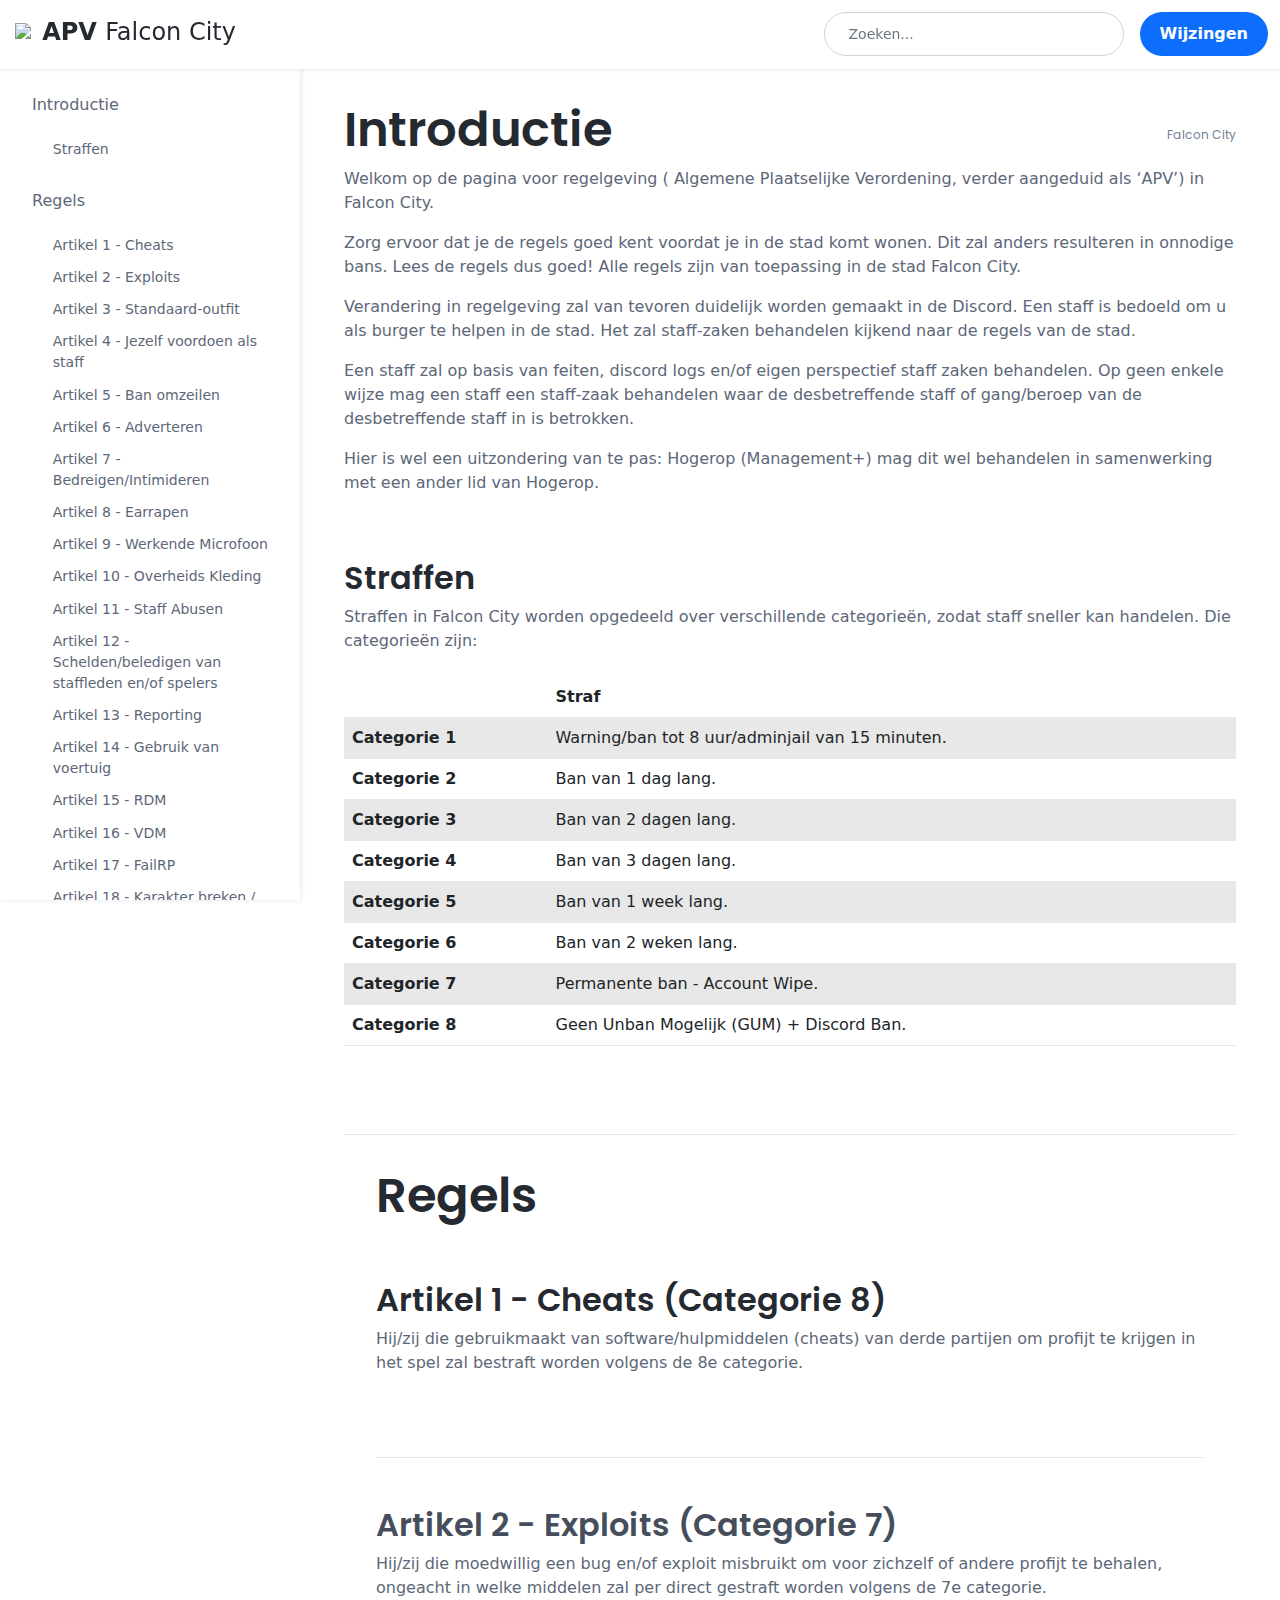
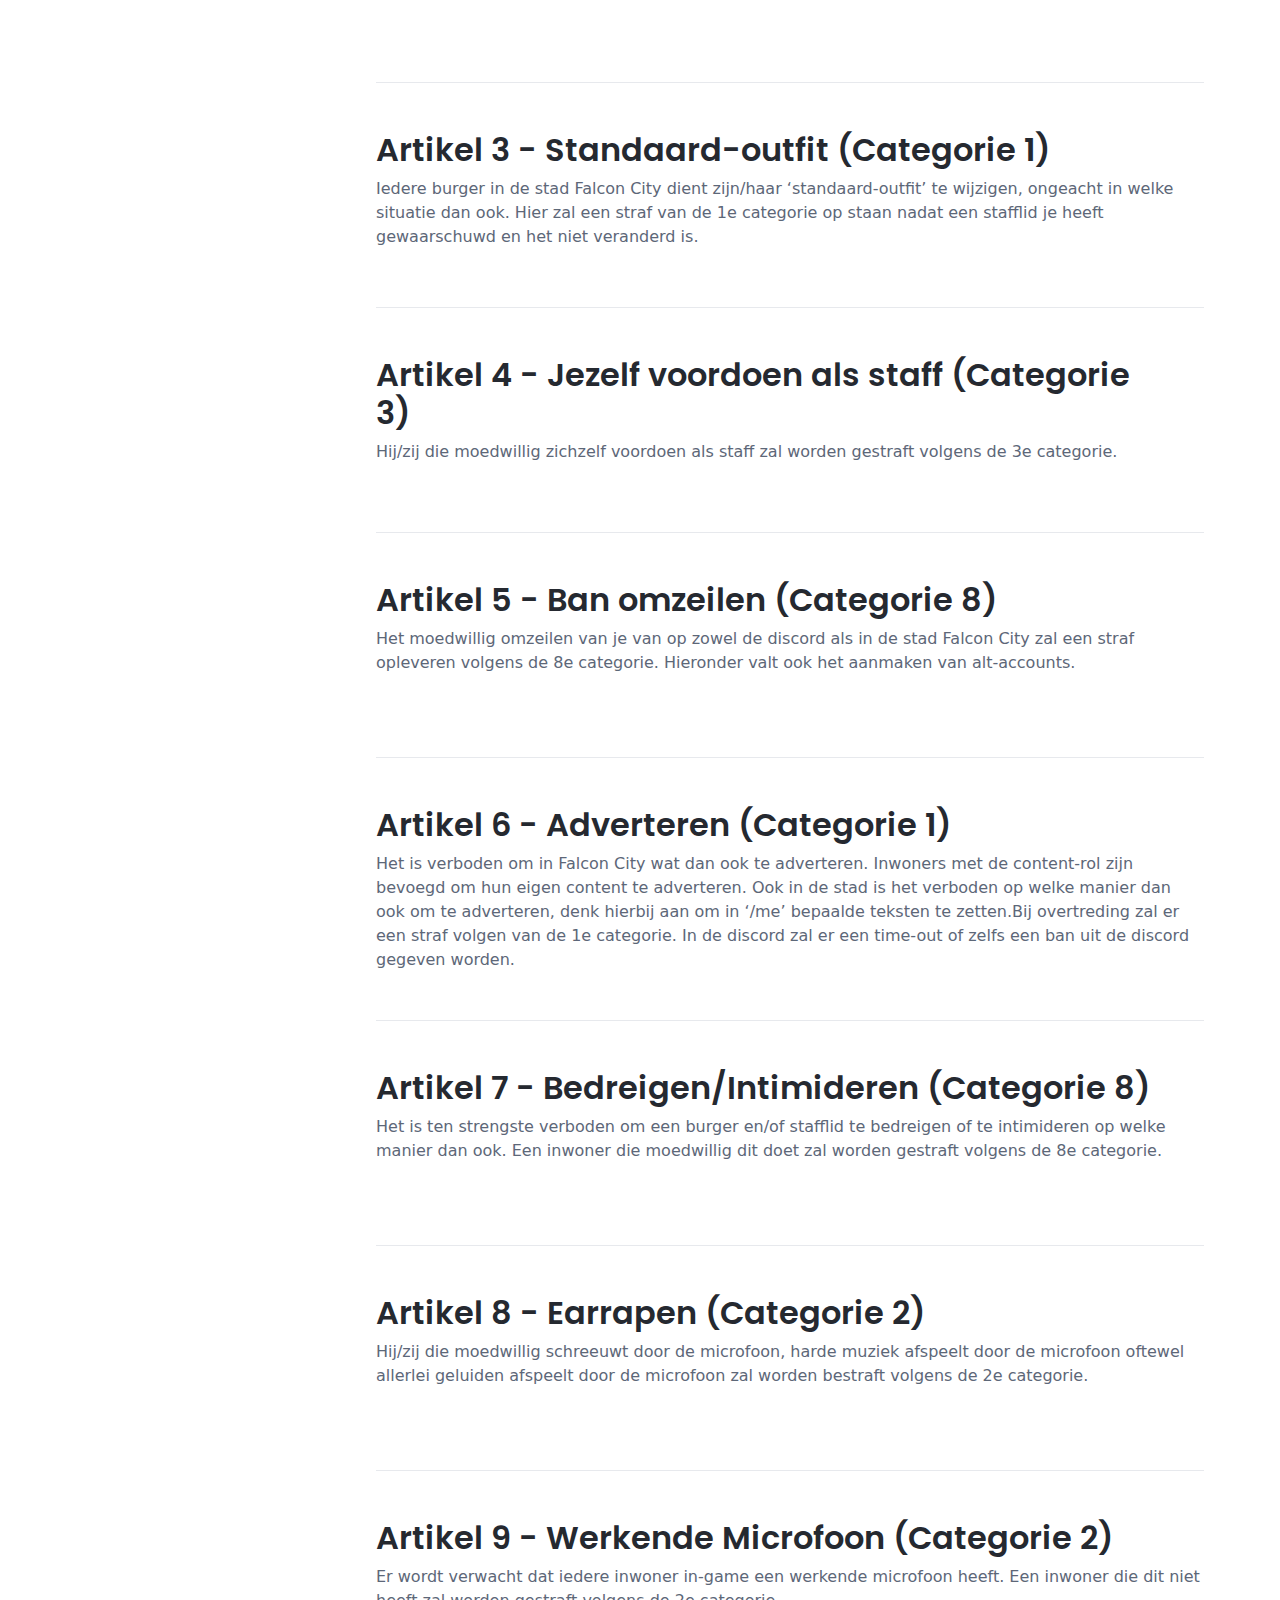
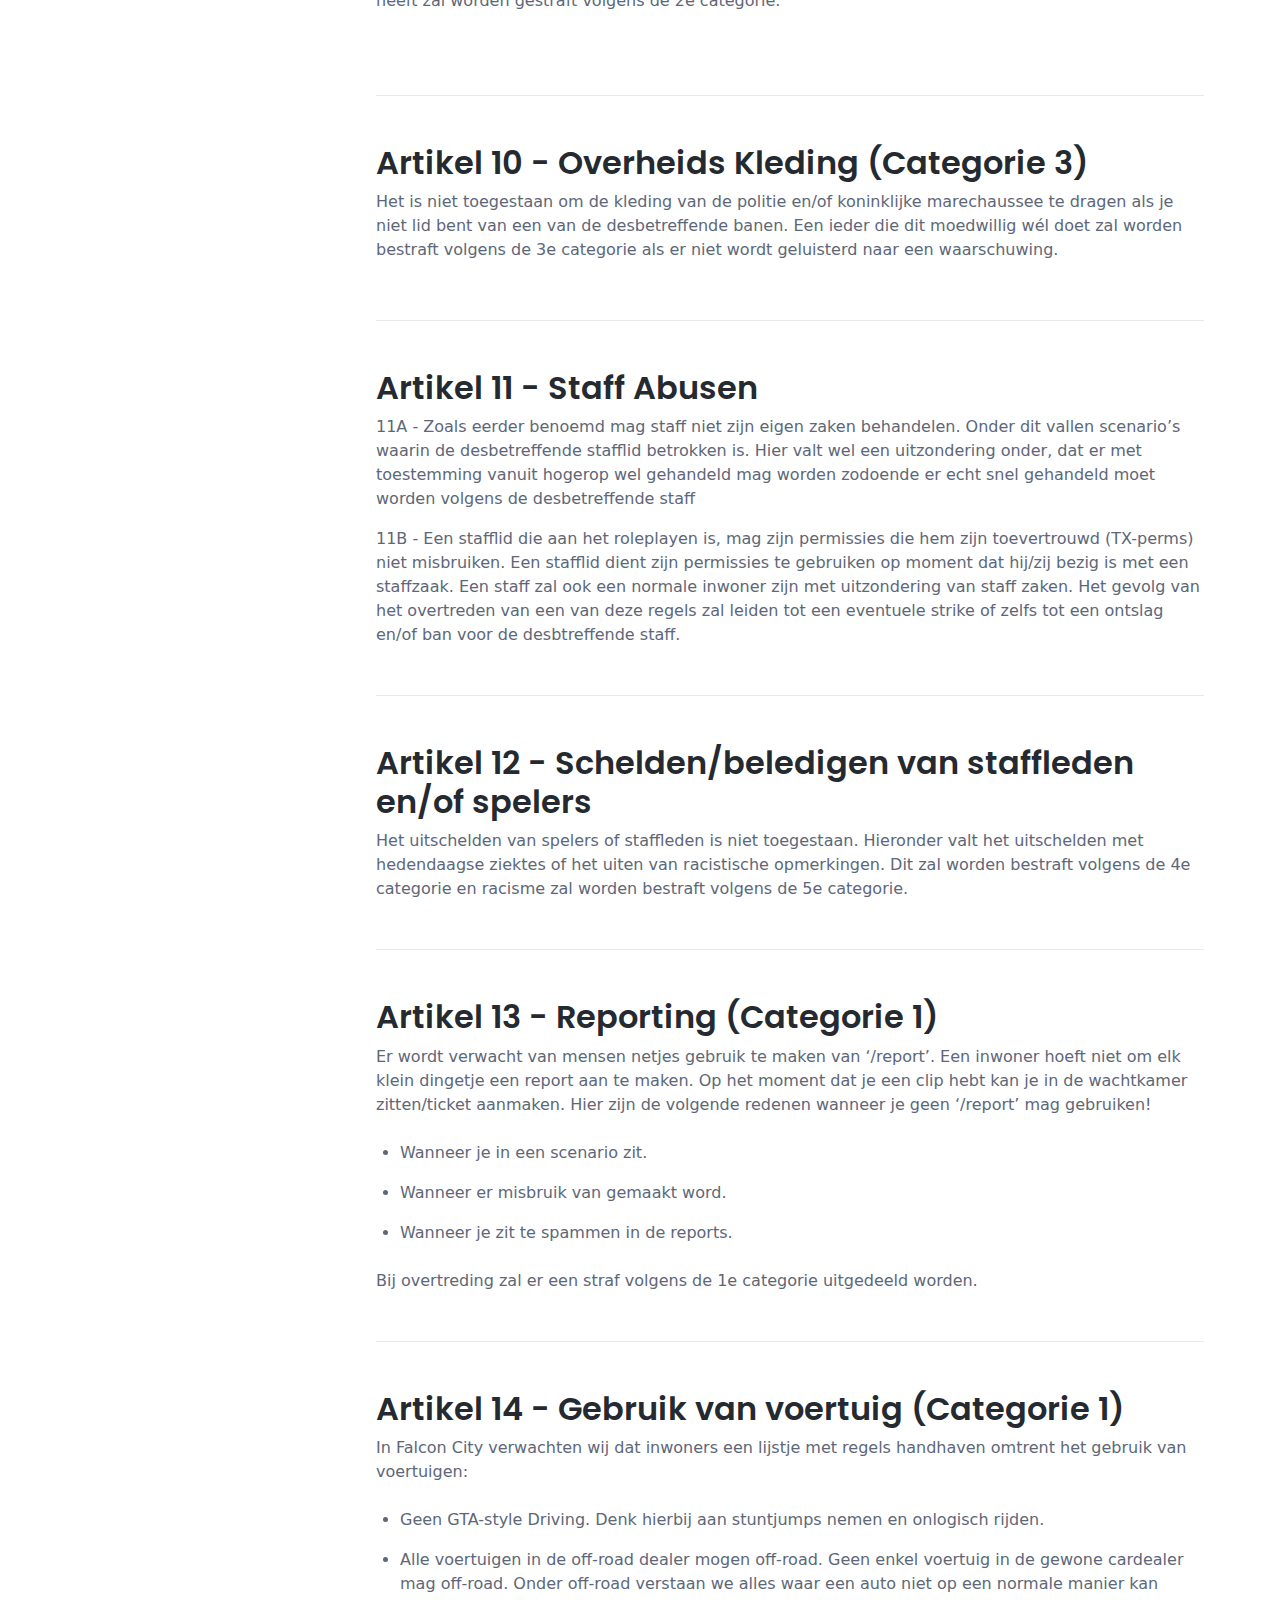
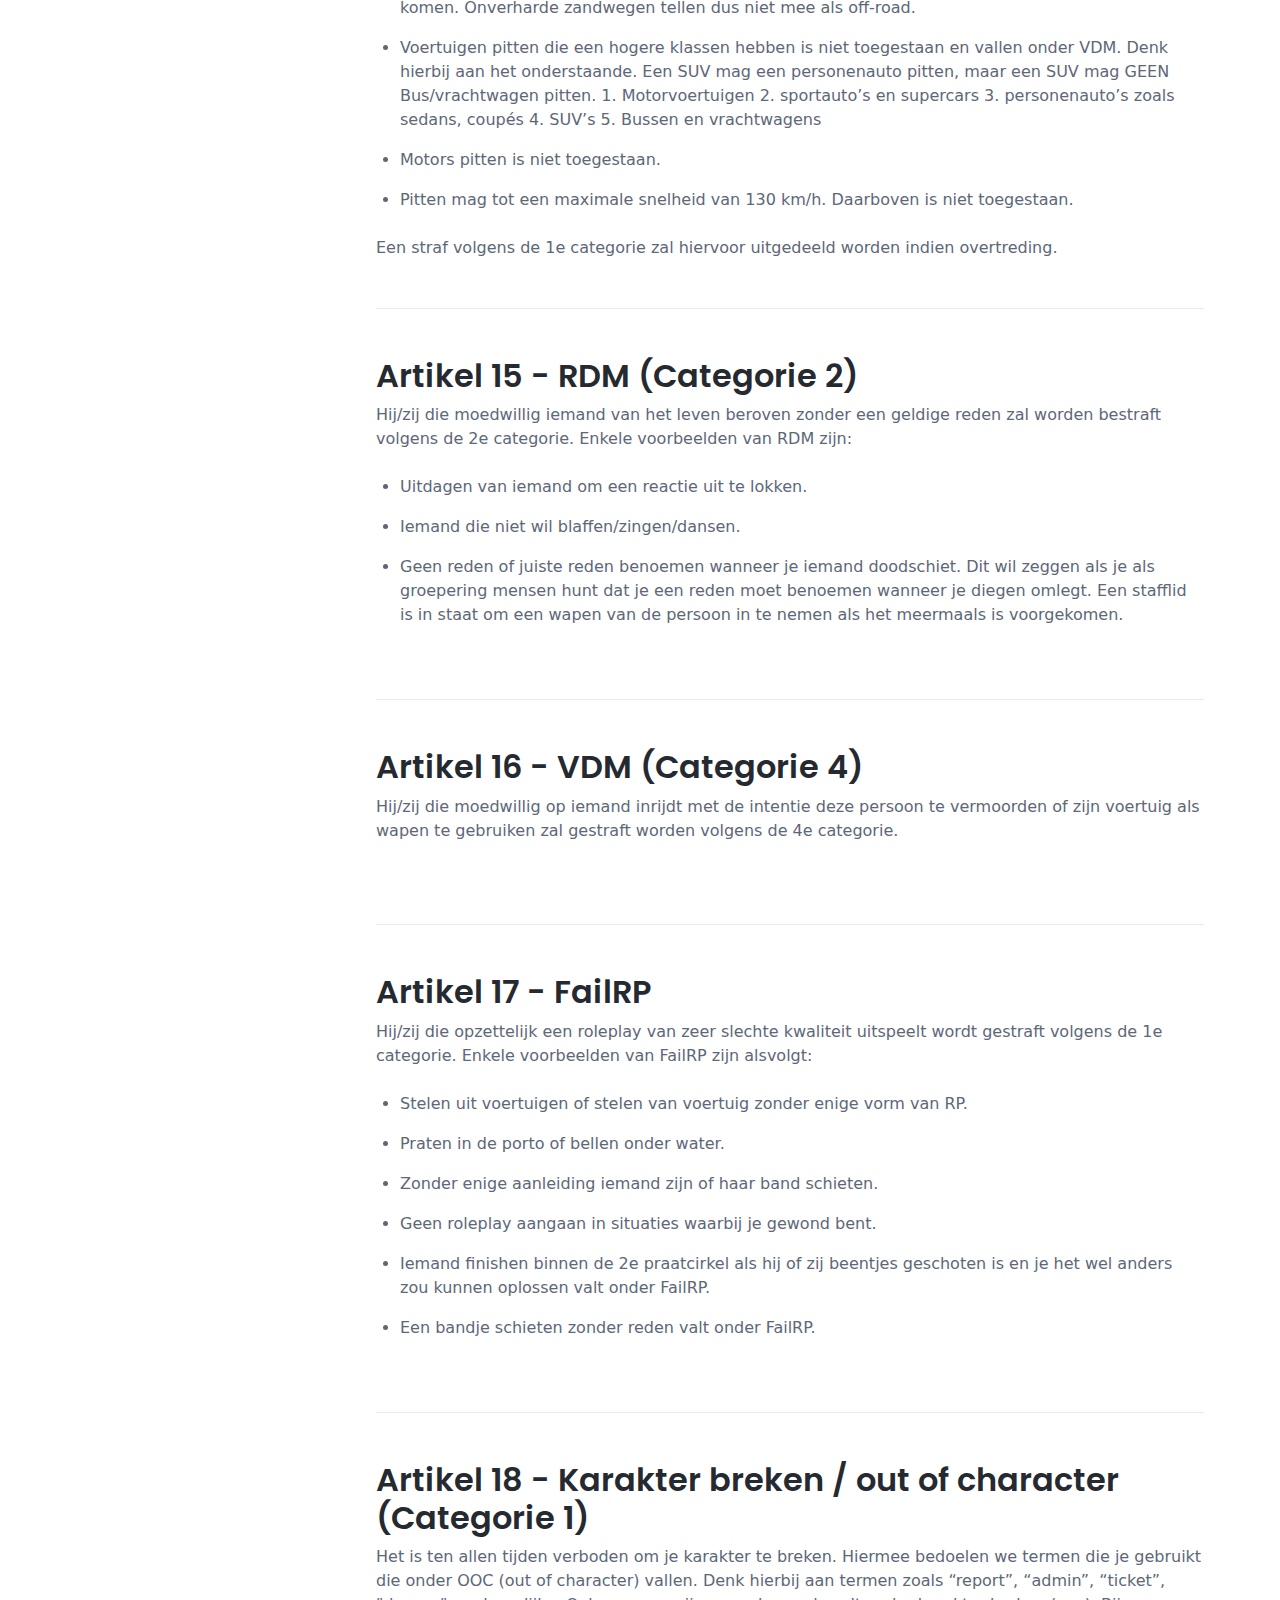
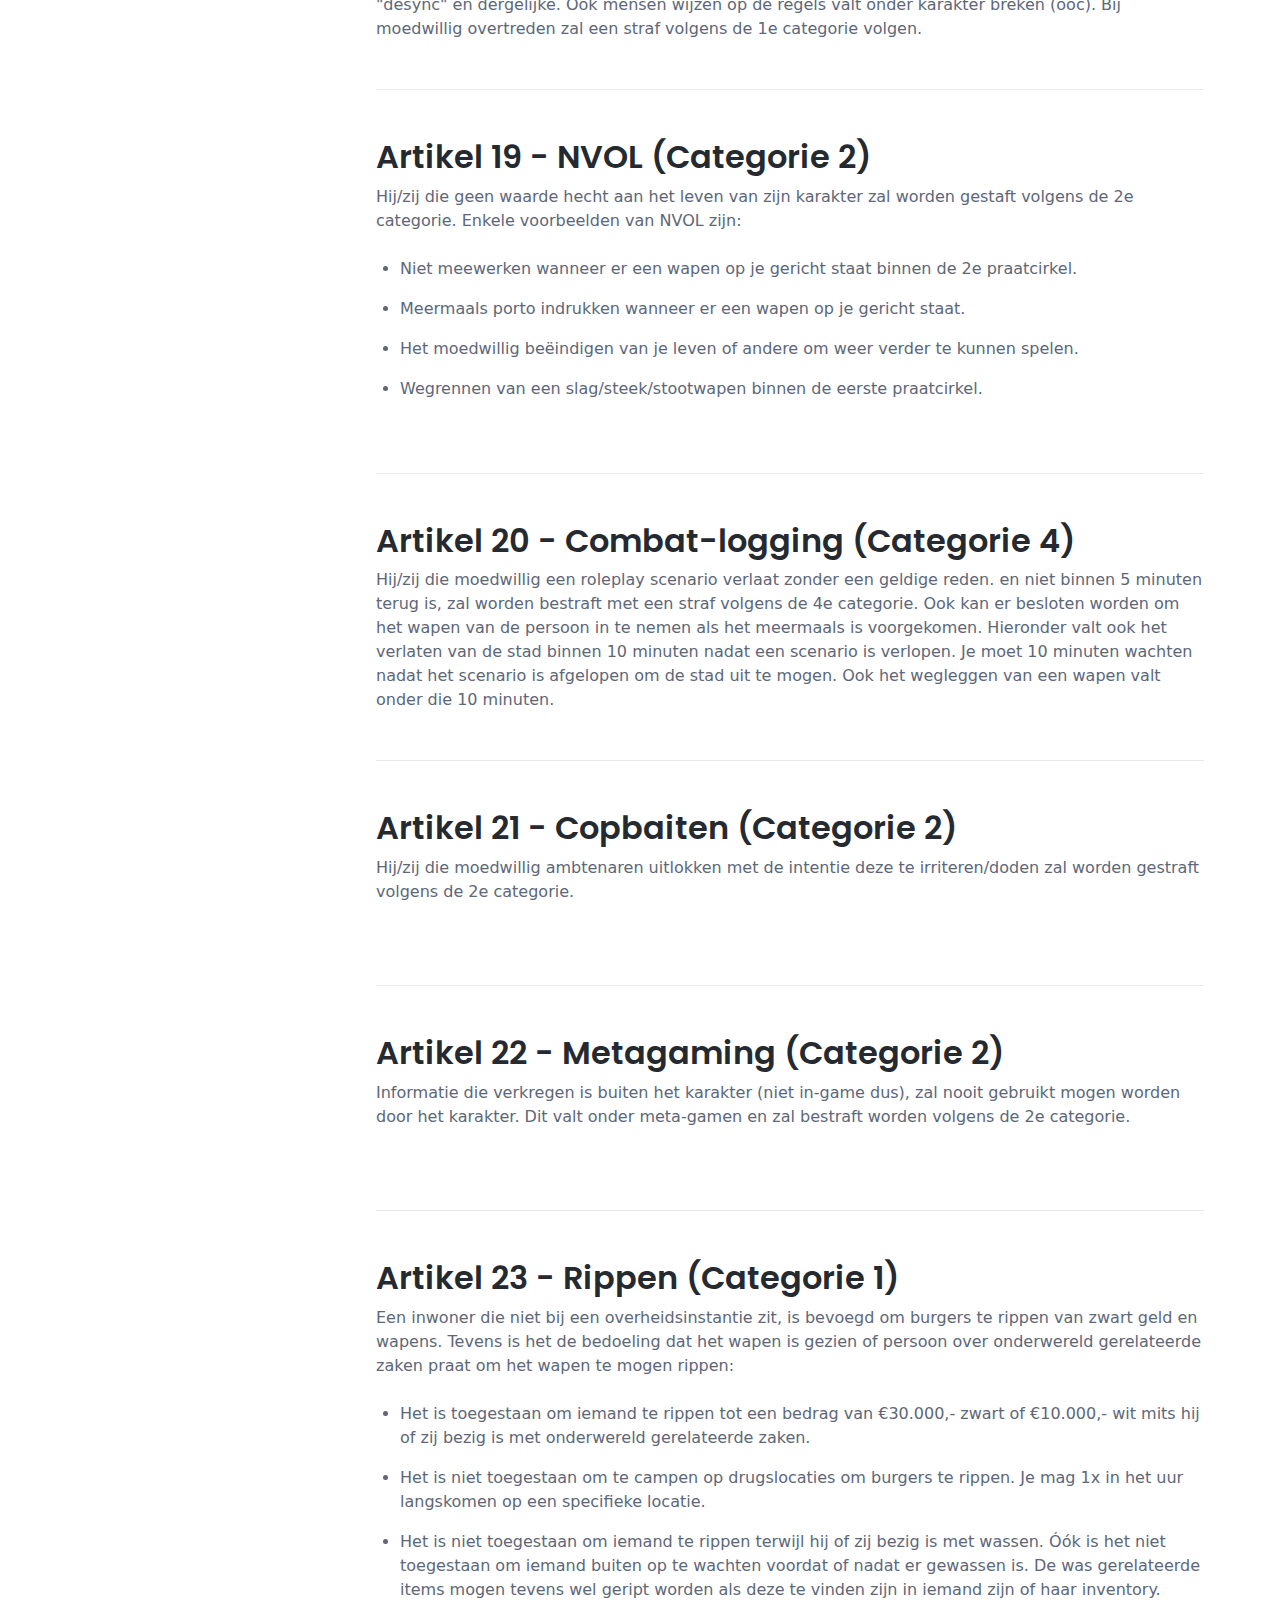
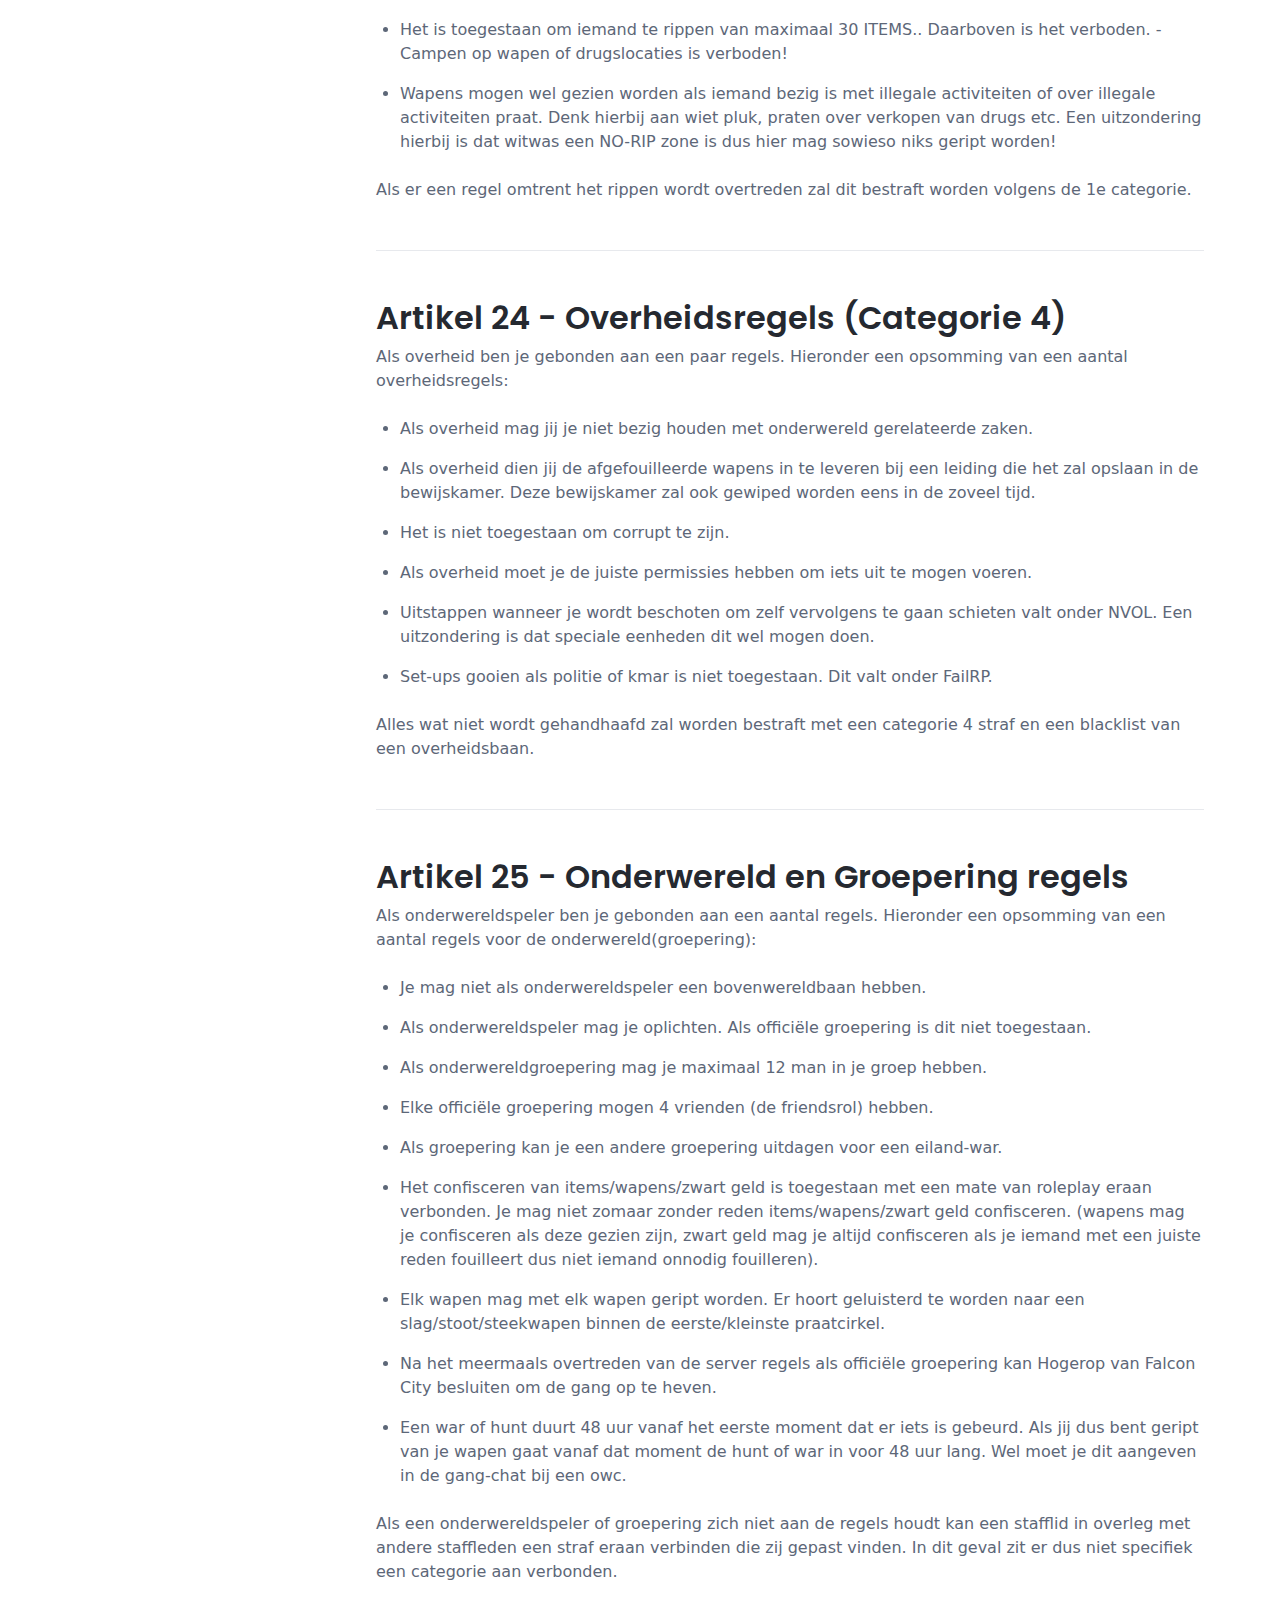
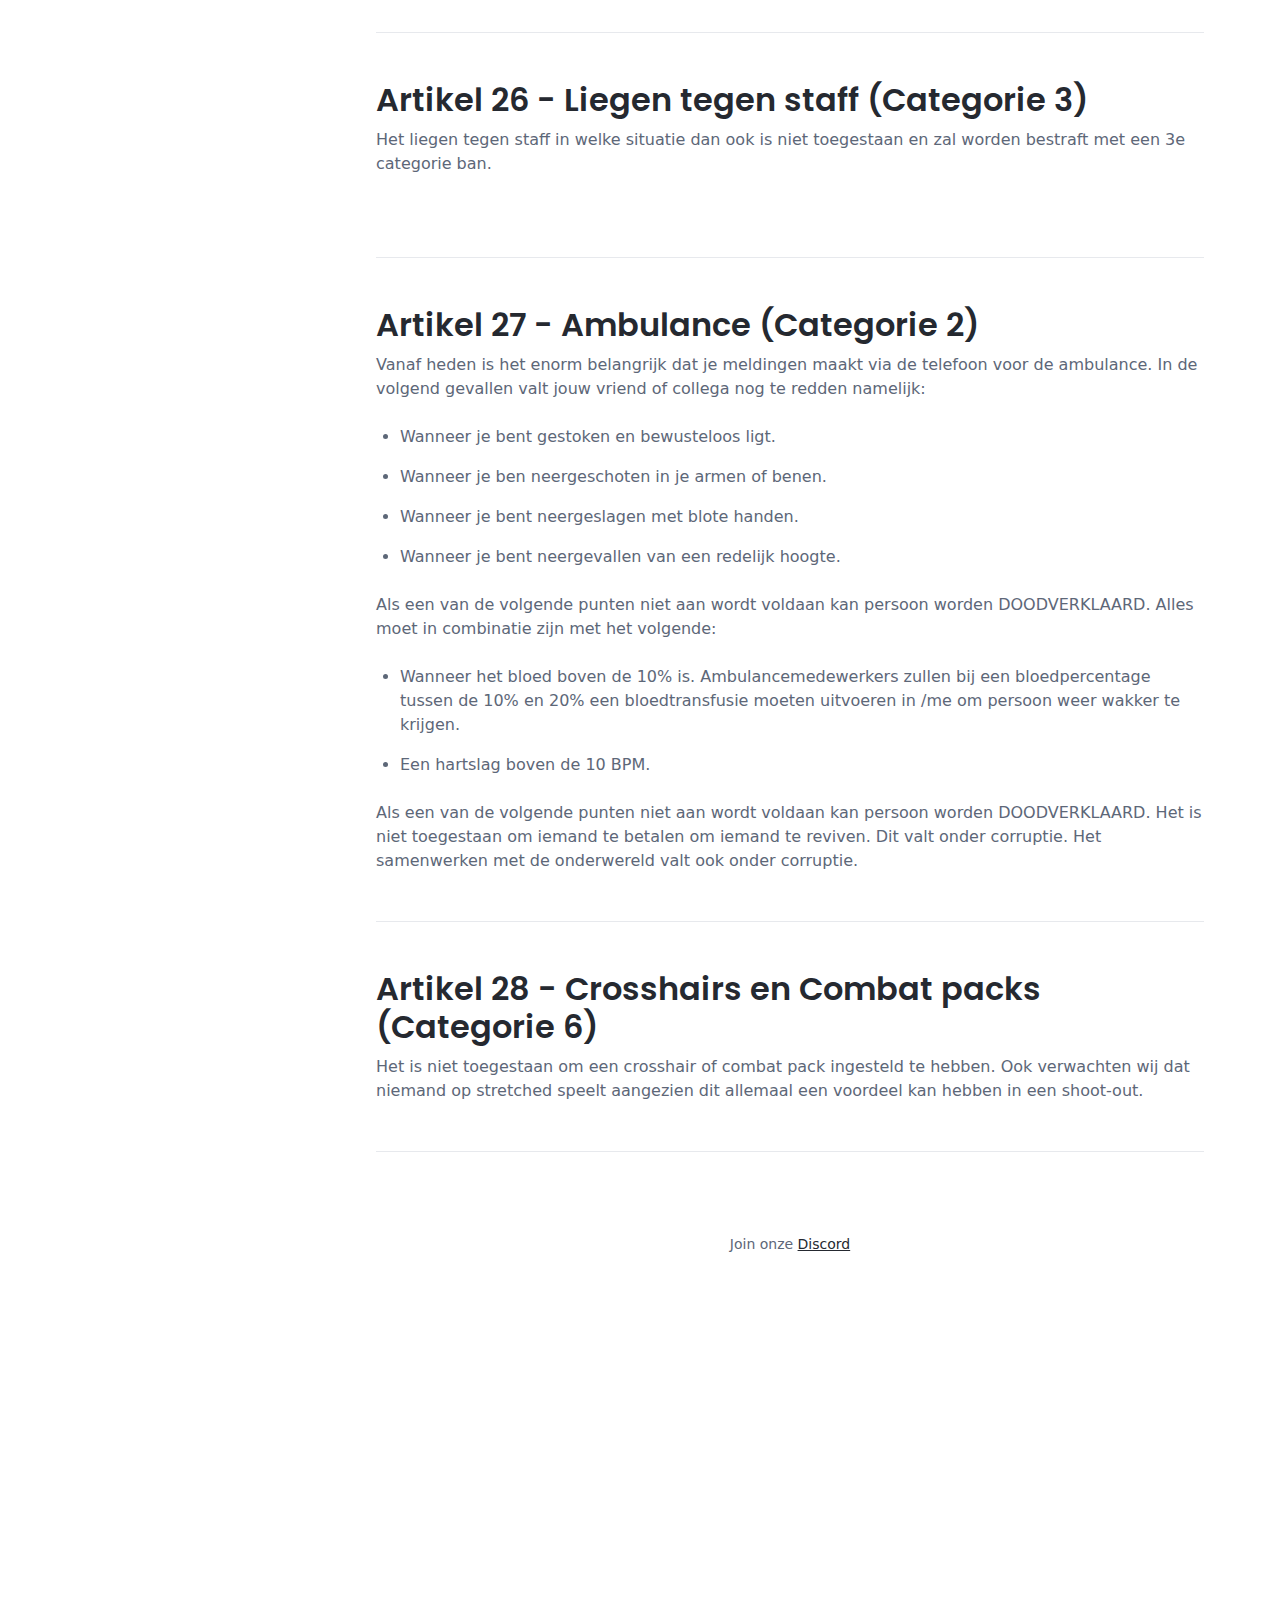
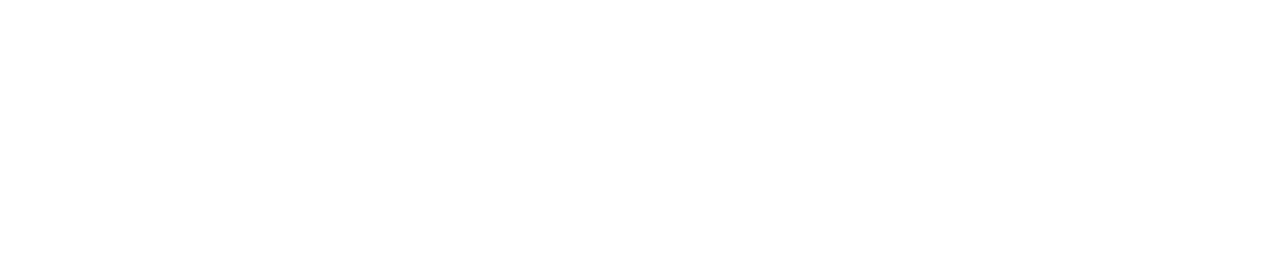
==== commit 78146b45: "fixed issues and changed article 13" ====
--- a/apv.html
+++ b/apv.html
@@ -306,49 +306,52 @@
                 <a class="nav-link scrollto" href="#artikel-12">Artikel 12 - Schelden/beledigen van staffleden en/of spelers</a>
               </li>
               <li class="nav-item">
-                <a class="nav-link scrollto" href="#artikel-13">Artikel 13 - Gebruik van voertuig</a>
-              </li>
-              <li class="nav-item">
-                <a class="nav-link scrollto" href="#artikel-14">Artikel 14 - RDM</a>
-              </li>
-              <li class="nav-item">
-                <a class="nav-link scrollto" href="#artikel-15">Artikel 15 - VDM</a>
-              </li>
-              <li class="nav-item">
-                <a class="nav-link scrollto" href="#artikel-16">Artikel 16 - FailRP</a>
-              </li>
-              <li class="nav-item">
-                <a class="nav-link scrollto" href="#artikel-17">Artikel 17 - Karakter breken / out of character</a>
-              </li>
-              <li class="nav-item">
-                <a class="nav-link scrollto" href="#artikel-18">Artikel 18 - NVOL</a>
-              </li>
-              <li class="nav-item">
-                <a class="nav-link scrollto" href="#artikel-19">Artikel 19 - Combat-logging</a>
-              </li>
-              <li class="nav-item">
-                <a class="nav-link scrollto" href="#artikel-20">Artikel 20 - Copbaiten</a>
-              </li>
-              <li class="nav-item">
-                <a class="nav-link scrollto" href="#artikel-21">Artikel 21 - Metagaming</a>
-              </li>
-              <li class="nav-item">
-                <a class="nav-link scrollto" href="#artikel-22">Artikel 22 - Rippen</a>
-              </li>
-              <li class="nav-item">
-                <a class="nav-link scrollto" href="#artikel-23">Artikel 23 - Overheidsregels</a>
-              </li>
-              <li class="nav-item">
-                <a class="nav-link scrollto" href="#artikel-24">Artikel 24 - Onderwereld en Groepering regels</a>
-              </li>
-              <li class="nav-item">
-                <a class="nav-link scrollto" href="#artikel-25">Artikel 25 - Liegen tegen staff</a>
-              </li>
-              <li class="nav-item">
-                <a class="nav-link scrollto" href="#artikel-26">Artikel 26 - Ambulance</a>
-              </li>
-              <li class="nav-item">
-                <a class="nav-link scrollto" href="#artikel-27">Artikel 27 - Crosshairs en Combat packs</a>
+                <a class="nav-link scrollto" href="#artikel-13">Artikel 13 - Reporting</a>
+              </li>
+              <li class="nav-item">
+                <a class="nav-link scrollto" href="#artikel-14">Artikel 14 - Gebruik van voertuig</a>
+              </li>
+              <li class="nav-item">
+                <a class="nav-link scrollto" href="#artikel-15">Artikel 15 - RDM</a>
+              </li>
+              <li class="nav-item">
+                <a class="nav-link scrollto" href="#artikel-16">Artikel 16 - VDM</a>
+              </li>
+              <li class="nav-item">
+                <a class="nav-link scrollto" href="#artikel-17">Artikel 17 - FailRP</a>
+              </li>
+              <li class="nav-item">
+                <a class="nav-link scrollto" href="#artikel-18">Artikel 18 - Karakter breken / out of character</a>
+              </li>
+              <li class="nav-item">
+                <a class="nav-link scrollto" href="#artikel-19">Artikel 19 - NVOL</a>
+              </li>
+              <li class="nav-item">
+                <a class="nav-link scrollto" href="#artikel-20">Artikel 20 - Combat-logging</a>
+              </li>
+              <li class="nav-item">
+                <a class="nav-link scrollto" href="#artikel-21">Artikel 21 - Copbaiten</a>
+              </li>
+              <li class="nav-item">
+                <a class="nav-link scrollto" href="#artikel-22">Artikel 22 - Metagaming</a>
+              </li>
+              <li class="nav-item">
+                <a class="nav-link scrollto" href="#artikel-23">Artikel 23 - Rippen</a>
+              </li>
+              <li class="nav-item">
+                <a class="nav-link scrollto" href="#artikel-24">Artikel 24 - Overheidsregels</a>
+              </li>
+              <li class="nav-item">
+                <a class="nav-link scrollto" href="#artikel-25">Artikel 25 - Onderwereld en Groepering regels</a>
+              </li>
+              <li class="nav-item">
+                <a class="nav-link scrollto" href="#artikel-26">Artikel 26 - Liegen tegen staff</a>
+              </li>
+              <li class="nav-item">
+                <a class="nav-link scrollto" href="#artikel-27">Artikel 27 - Ambulance</a>
+              </li>
+              <li class="nav-item">
+                <a class="nav-link scrollto" href="#artikel-28">Artikel 28 - Crosshairs en Combat packs</a>
               </li>
             </ul>
           </li>
@@ -493,7 +496,13 @@
 
           <section class="docs-section" id="artikel-13">
             <h2 class="section-heading">Artikel 13 - Reporting (Categorie 1)</h2>
-            <p>Er wordt verwacht van mensen netjes gebruik te maken van ‘/report’. Een inwoner hoeft niet om elk klein dingetje een report aan te maken. Op het moment dat je een clip hebt kan je in de wachtkamer zitten/ticket aanmaken. Onder netjes gebruik maken valt ook het NIET spammen van reports. Bij overtreding zal er een straf volgens de 1e categorie uitgedeeld worden.</p>
+            <p>Er wordt verwacht van mensen netjes gebruik te maken van ‘/report’. Een inwoner hoeft niet om elk klein dingetje een report aan te maken. Op het moment dat je een clip hebt kan je in de wachtkamer zitten/ticket aanmaken. Hier zijn de volgende redenen wanneer je geen ‘/report’ mag gebruiken!</p>
+            <ul>
+              <li>Wanneer je in een scenario zit.</li>
+              <li>Wanneer er misbruik van gemaakt word.</li>
+              <li>Wanneer je zit te spammen in de reports.</li>
+            </ul>
+            <p>Bij overtreding zal er een straf volgens de 1e categorie uitgedeeld worden.</p>
           </section>
 
           <section class="docs-section" id="artikel-14">
@@ -618,7 +627,7 @@
           </section>
 
           <section class="docs-section" id="artikel-27">
-            <h2 class="section-heading">Artikel 26 - Ambulance (Categorie 2)</h2>
+            <h2 class="section-heading">Artikel 27 - Ambulance (Categorie 2)</h2>
             <p>Vanaf heden is het enorm belangrijk dat je meldingen maakt via de telefoon voor de ambulance. In de volgend gevallen valt jouw vriend of collega nog te redden namelijk:
               <ul>
                 <li>Wanneer je bent gestoken en bewusteloos ligt.</li>
@@ -634,8 +643,8 @@
               <p>Als een van de volgende punten niet aan wordt voldaan kan persoon worden DOODVERKLAARD. Het is niet toegestaan om iemand te betalen om iemand te reviven. Dit valt onder corruptie. Het samenwerken met de onderwereld valt ook onder corruptie.</p>
           </section>
 
-          <section class="docs-section" id="artikel-25">
-            <h2 class="section-heading">Artikel 27 - Crosshairs en Combat packs (Categorie 6)</h2>
+          <section class="docs-section" id="artikel-28">
+            <h2 class="section-heading">Artikel 28 - Crosshairs en Combat packs (Categorie 6)</h2>
             <p>Het is niet toegestaan om een crosshair of combat pack ingesteld te hebben. Ook verwachten wij dat niemand op stretched speelt aangezien dit allemaal een voordeel kan hebben in een shoot-out.</p>
           </section>
 
